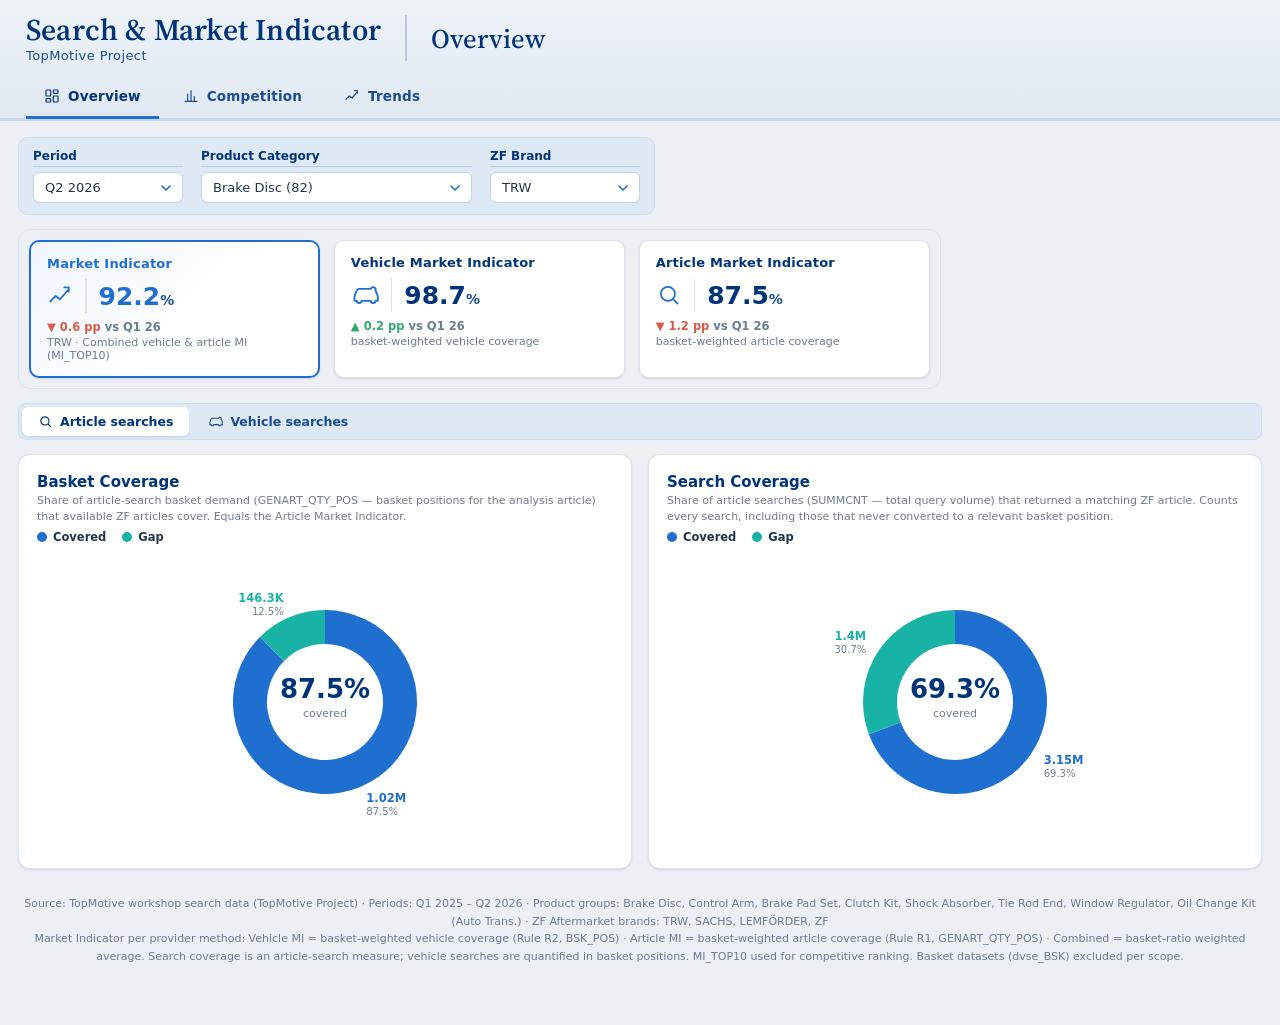
==== search_mi/Search_MI_Dashboard.html @ 3cd03bae "Add Clutch Kit, Window Regulator & Oil Change Kit to Search & MI dashboard Extends the Search & Mark" ====
<!DOCTYPE html>
<html lang="en">
<head>
<meta charset="UTF-8">
<meta name="viewport" content="width=device-width, initial-scale=1.0">
<title>Search &amp; Market Indicator Dashboard — Automotive Aftermarket</title>
<link rel="preconnect" href="https://fonts.googleapis.com">
<link rel="preconnect" href="https://fonts.gstatic.com" crossorigin>
<link href="https://fonts.googleapis.com/css2?family=Source+Serif+4:opsz,wght@8..60,400;8..60,500;8..60,600;8..60,700&display=swap" rel="stylesheet">
<style>
:root{
  --navy:#003478; --navy-soft:#1a4d8f;
  --blue:#1f6fd0; --blue-d:#0a55b4;
  --teal:#19b3a6; --teal-d:#0f9488;
  --amber:#e8a33d; --red:#d65b4a; --green:#2faa6e;
  --bg:#eceff4; --card:#ffffff;
  --line:#dbe3ee; --line-soft:#eef2f7;
  --ink:#21354d; --muted:#6b7c93;
  --hdr1:#eef3f8; --hdr2:#e0e8f2;
  --serif:'Source Serif 4', Georgia, 'Times New Roman', serif;
  --sans:'Segoe UI', system-ui, -apple-system, 'Helvetica Neue', Arial, sans-serif;
  --shadow:0 1px 3px rgba(16,46,84,.07), 0 1px 1px rgba(16,46,84,.04);
}
*{box-sizing:border-box}
html,body{margin:0;padding:0}
body{background:var(--bg);font-family:var(--sans);color:var(--ink);font-size:13px;-webkit-font-smoothing:antialiased}
.wrap{max-width:1480px;margin:0 auto;padding:0 18px 60px}

/* HEADER */
.topbar{background:linear-gradient(180deg,var(--hdr1),var(--hdr2));border-bottom:2px solid #c9d6e6}
.topbar-inner{max-width:1480px;margin:0 auto;display:flex;align-items:center;gap:0;padding:14px 26px}
.logo{flex:0 0 auto;display:flex;align-items:center;justify-content:center;width:60px;height:60px;border:3px solid var(--navy);border-radius:50%}
.logo svg{width:42px;height:30px}
.divider{width:2px;height:46px;background:#b9c8dd;margin:0 24px}
.brandtitle{font-family:var(--serif);color:var(--navy);font-weight:600;font-size:30px;letter-spacing:.2px;line-height:1.05}
.brandtitle .sub{display:block;font-size:13px;font-weight:500;letter-spacing:.4px;color:var(--navy-soft);font-family:var(--sans);margin-top:3px}
.section-name{font-family:var(--serif);color:var(--navy);font-weight:500;font-size:27px}
.spacer{flex:1}

/* TABS */
.tabs{display:flex;gap:6px;max-width:1480px;margin:0 auto;padding:0 26px;border-bottom:1px solid #c9d6e6}
.tab{appearance:none;border:none;background:transparent;font-family:var(--sans);font-size:13.5px;font-weight:700;color:var(--navy-soft);
  padding:12px 18px;cursor:pointer;border-bottom:3px solid transparent;margin-bottom:-1px;letter-spacing:.2px;display:flex;align-items:center;gap:8px}
.tab:hover{color:var(--navy);background:rgba(31,111,208,.05)}
.tab.active{color:var(--navy);border-bottom-color:var(--blue)}
.tab svg{width:16px;height:16px}

/* FILTER BAR */
.filterbar{display:flex;gap:16px;align-items:stretch;margin:16px 0 14px;flex-wrap:wrap}
.fgroup{background:#dfe9f5;border:1px solid #cdddee;border-radius:10px;padding:11px 14px;display:flex;gap:18px;flex-wrap:wrap}
.fstand{display:flex;gap:18px;flex-wrap:wrap;align-items:flex-end}
.field{display:flex;flex-direction:column;gap:5px;min-width:150px}
.field label{font-weight:700;color:var(--navy);font-size:12px;border-bottom:1.5px solid #b9cbe2;padding-bottom:3px}
.field select{appearance:none;-webkit-appearance:none;background:#fff;border:1px solid #c4d3e6;border-radius:6px;
  padding:7px 30px 7px 11px;font-family:var(--sans);font-size:13px;color:var(--ink);cursor:pointer;
  background-image:url("data:image/svg+xml;utf8,<svg xmlns='http://www.w3.org/2000/svg' width='12' height='12' viewBox='0 0 12 12'><path d='M2 4l4 4 4-4' stroke='%231f6fd0' stroke-width='1.6' fill='none' stroke-linecap='round' stroke-linejoin='round'/></svg>");
  background-repeat:no-repeat;background-position:right 10px center}
.field select:focus{outline:none;border-color:var(--blue);box-shadow:0 0 0 2px rgba(31,111,208,.15)}

/* segmented search-type toggle */
.segwrap{display:flex;flex-direction:column;gap:5px}
.segwrap .lbl{font-weight:700;color:var(--navy);font-size:12px;border-bottom:1.5px solid #b9cbe2;padding-bottom:3px}
.seg{display:inline-flex;background:#dfe9f5;border:1px solid #cdddee;border-radius:8px;padding:3px;gap:3px}
.seg button{appearance:none;border:none;background:transparent;font-family:var(--sans);font-size:12.5px;font-weight:700;color:var(--navy-soft);
  padding:7px 16px;border-radius:6px;cursor:pointer;display:flex;align-items:center;gap:7px;white-space:nowrap}
.seg button svg{width:15px;height:15px}
.seg button.active{background:#fff;color:var(--navy);box-shadow:0 1px 2px rgba(16,46,84,.12)}
.seg button:not(.active):hover{color:var(--navy)}

/* KPI */
.kpis{display:grid;grid-template-columns:3fr 1fr;gap:14px;margin-bottom:14px;align-items:stretch}
.kpi-group{display:grid;grid-template-columns:repeat(3,1fr);gap:14px;border:1.5px solid var(--line);border-radius:12px;padding:10px;background:var(--bg)}
.kpi{background:var(--card);border:1px solid var(--line);border-radius:10px;box-shadow:var(--shadow);padding:14px 16px}
.kpi .kt{color:var(--navy);font-weight:700;font-size:13px;letter-spacing:.2px;margin-bottom:2px}
.kpi .krow{display:flex;align-items:center;gap:12px;margin-top:8px}
.kpi .kicon{flex:0 0 auto;color:var(--blue);display:flex}
.kpi .kbar{width:1.5px;height:34px;background:var(--line)}
.kpi .kval{font-size:25px;font-weight:700;color:var(--navy);line-height:1;font-feature-settings:"tnum"}
.kpi .kval small{font-size:14px;font-weight:600;color:var(--navy-soft)}
.kpi .kdelta{font-size:11.5px;font-weight:700;margin-top:7px;display:flex;align-items:center;gap:4px}
.kpi .kdelta.up{color:var(--green)} .kpi .kdelta.down{color:var(--red)} .kpi .kdelta.flat{color:var(--muted)}
.kpi .ksub{font-size:11px;color:var(--muted);margin-top:2px}
.kpi-accent{border-color:var(--blue);border-width:2px;background:linear-gradient(135deg,#f0f5fd 0%,var(--card) 60%)}
.kpi-accent .kt{color:var(--blue)}
.kpi-accent .kval{color:var(--blue)}

/* LAYOUT */
.overview{display:grid;grid-template-columns:1.2fr 2px 1fr;gap:0 22px;background:var(--card);border:1px solid var(--line);border-radius:12px;box-shadow:var(--shadow);padding:18px 20px;margin-bottom:16px}
.vdiv{background:linear-gradient(180deg,transparent,var(--blue),transparent);opacity:.5;width:2px}
.left-main{padding-right:4px}
.ctitle{font-weight:700;color:var(--navy);font-size:15px;margin:2px 0 2px}
.csub{color:var(--muted);font-size:11px;margin-bottom:6px;line-height:1.4}
.nodata{background:#fdf6e8;border:1px solid #edd9ac;border-left:4px solid var(--amber);border-radius:8px;
  padding:11px 15px;margin:0 0 16px;font-size:12.5px;color:#7a5c22;line-height:1.5}
.nodata b{color:#5e4517}
.legend{display:flex;gap:16px;align-items:center;margin:4px 0 8px;flex-wrap:wrap}
.legend span{display:inline-flex;align-items:center;gap:6px;font-size:11.5px;color:var(--ink);font-weight:600}
.dot{width:10px;height:10px;border-radius:50%;display:inline-block}

/* SECTIONS */
.sect{margin:22px 0 8px;display:flex;align-items:center;gap:14px}
.sect h2{font-family:var(--serif);color:var(--navy);font-weight:600;font-size:21px;margin:0}
.sect .ln{flex:1;height:1.5px;background:linear-gradient(90deg,var(--blue),transparent)}
.grid{display:grid;gap:16px}
.g2{grid-template-columns:1fr 1fr}
.g23{grid-template-columns:1.4fr 1fr}
.panel{background:var(--card);border:1px solid var(--line);border-radius:12px;box-shadow:var(--shadow);padding:16px 18px}
.page{display:none}
.page.active{display:block;animation:fade .25s ease}
@keyframes fade{from{opacity:0;transform:translateY(4px)}to{opacity:1;transform:none}}

/* tables */
table.dt{width:100%;border-collapse:collapse;font-size:12px}
table.dt th{text-align:left;color:var(--navy);font-weight:700;border-bottom:2px solid var(--line);padding:7px 8px;font-size:11px;text-transform:uppercase;letter-spacing:.3px}
table.dt td{padding:7px 8px;border-bottom:1px solid var(--line-soft);font-feature-settings:"tnum"}
table.dt tr:hover td{background:#f5f9fe}
.tag{display:inline-block;padding:2px 8px;border-radius:11px;font-size:10.5px;font-weight:700}
.tag.oe{background:#eef3ff;color:var(--blue-d)}

/* insights */
.insights{display:grid;grid-template-columns:repeat(3,1fr);gap:14px}
.ins{background:var(--card);border:1px solid var(--line);border-left:4px solid var(--blue);border-radius:10px;box-shadow:var(--shadow);padding:13px 15px}
.ins.teal{border-left-color:var(--teal)} .ins.amber{border-left-color:var(--amber)}
.ins.red{border-left-color:var(--red)} .ins.green{border-left-color:var(--green)}
.ins h4{margin:0 0 5px;color:var(--navy);font-size:12.5px;font-weight:700}
.ins p{margin:0;color:var(--ink);font-size:12px;line-height:1.5}
.ins b{color:var(--navy)}

/* trend note */
.note{background:#eef3fb;border:1px solid #cfe0f2;border-radius:10px;padding:12px 16px;color:var(--navy-soft);font-size:12px;line-height:1.5;display:flex;gap:10px;align-items:flex-start;margin-bottom:16px}
.note svg{flex:0 0 auto;margin-top:1px}

svg text{font-family:var(--sans)}
.tip{position:fixed;pointer-events:none;background:var(--navy);color:#fff;padding:6px 10px;border-radius:6px;font-size:11.5px;opacity:0;transition:opacity .1s;z-index:99;box-shadow:0 4px 14px rgba(0,0,0,.25);max-width:260px}
.foot{color:var(--muted);font-size:11px;text-align:center;margin-top:26px;line-height:1.6}
.bar-anim{transition:width .6s cubic-bezier(.2,.7,.2,1), height .6s cubic-bezier(.2,.7,.2,1), y .6s cubic-bezier(.2,.7,.2,1)}
@media(max-width:1180px){
  .overview{grid-template-columns:1fr} .vdiv{display:none}
  .kpis{grid-template-columns:1fr}
  .kpi-group{grid-template-columns:repeat(3,1fr)}
  .g2,.g23{grid-template-columns:1fr} .insights{grid-template-columns:1fr}
  .tabs{overflow-x:auto}
}
</style>
</head>
<body>
<div class="topbar">
  <div class="topbar-inner">
    <div class="brandtitle">Search &amp; Market Indicator
      <span class="sub">TopMotive Project</span>
    </div>
    <div class="divider"></div>
    <div class="section-name" id="sectionName">Overview</div>
    <div class="spacer"></div>
  </div>
  <div class="tabs" id="tabs">
    <button class="tab active" data-page="overview">
      <svg viewBox="0 0 24 24" fill="none" stroke="currentColor" stroke-width="1.8"><rect x="3" y="3" width="7" height="9" rx="1"/><rect x="14" y="3" width="7" height="5" rx="1"/><rect x="14" y="12" width="7" height="9" rx="1"/><rect x="3" y="16" width="7" height="5" rx="1"/></svg>
      Overview</button>
    <button class="tab" data-page="competition">
      <svg viewBox="0 0 24 24" fill="none" stroke="currentColor" stroke-width="1.8"><path d="M3 20h18M7 20V9M12 20V4M17 20v-7" stroke-linecap="round"/></svg>
      Competition</button>
    <button class="tab" data-page="trends">
      <svg viewBox="0 0 24 24" fill="none" stroke="currentColor" stroke-width="1.8"><path d="M3 17l5-5 4 3 7-8" stroke-linecap="round" stroke-linejoin="round"/><path d="M16 4h4v4" stroke-linecap="round" stroke-linejoin="round"/></svg>
      Trends</button>
  </div>
</div>

<div class="wrap">
  <!-- FILTERS -->
  <div class="filterbar">
    <div class="fgroup">
      <div class="field" id="fldPeriod"><label>Period</label><select id="fPeriod"></select></div>
      <div class="field"><label>Product Category</label><select id="fProduct"></select></div>
      <div class="field" id="fldBrand"><label>ZF Brand</label><select id="fBrand"></select></div>
    </div>
    <div class="fstand">
      <div class="field" id="fldVbrand" style="display:none"><label>Vehicle Brand Focus</label>
        <select id="fVbrand"><option value="ALL">All vehicle brands</option></select></div>
    </div>
  </div>

  <!-- shown when the selected product group has no delivery for the selected quarter -->
  <div id="noDataBanner" class="nodata" style="display:none"></div>

  <!-- ============ PAGE 1: OVERVIEW ============ -->
  <div class="page active" data-page="overview">
    <div class="kpis" id="kpis"></div>
    <div class="segwrap" id="segSearch" style="margin-bottom:14px">
      <div class="seg" id="searchToggle">
        <button data-st="article" class="active">
          <svg viewBox="0 0 24 24" fill="none" stroke="currentColor" stroke-width="1.8"><circle cx="11" cy="11" r="6.5"/><path d="M16 16l4 4" stroke-linecap="round"/></svg>
          Article searches</button>
        <button data-st="vehicle">
          <svg viewBox="0 0 24 24" fill="none" stroke="currentColor" stroke-width="1.7"><path d="M3 13l2-5a2 2 0 0 1 1.9-1.3h10.2A2 2 0 0 1 21 8l2 5v4h-2a2 2 0 0 1-4 0H9a2 2 0 0 1-4 0H3z" stroke-linecap="round" stroke-linejoin="round"/></svg>
          Vehicle searches</button>
      </div>
    </div>

    <!-- ARTICLE-SEARCH MODE -->
    <div id="ovArticle">
      <div class="grid g2">
        <div class="panel">
          <div class="ctitle">Basket Coverage</div>
          <div class="csub">Share of article-search basket demand (GENART_QTY_POS — basket positions for the analysis article) that available ZF articles cover. Equals the Article Market Indicator.</div>
          <div class="legend"><span><i class="dot" style="background:var(--blue)"></i>Covered</span><span><i class="dot" style="background:var(--teal)"></i>Gap</span></div>
          <div id="chDonut"></div>
        </div>
        <div class="panel">
          <div class="ctitle">Search Coverage</div>
          <div class="csub">Share of article searches (SUMMCNT — total query volume) that returned a matching ZF article. Counts every search, including those that never converted to a relevant basket position.</div>
          <div class="legend"><span><i class="dot" style="background:var(--blue)"></i>Covered</span><span><i class="dot" style="background:var(--teal)"></i>Gap</span></div>
          <div id="chDonutSearch"></div>
        </div>
      </div>
    </div>

    <!-- VEHICLE-SEARCH MODE -->
    <div id="ovVehicle" style="display:none">
      <div class="grid g23">
        <div class="panel">
          <div class="ctitle">Search Demand by Vehicle Brand</div>
          <div class="csub">Vehicle-search basket positions (additions) by car manufacturer, split into covered and open gap.</div>
          <div class="legend"><span><i class="dot" style="background:var(--blue)"></i>Covered</span><span><i class="dot" style="background:var(--teal)"></i>Gap</span></div>
          <div id="chVbrand"></div>
        </div>
        <div class="panel">
          <div class="ctitle">Basket Coverage</div>
          <div class="csub">Share of vehicle-search basket demand (BSK_POS — basket positions) that available ZF articles cover. Equals the Vehicle Market Indicator. Vehicle searches have no query count, only basket positions.</div>
          <div class="legend"><span><i class="dot" style="background:var(--blue)"></i>Covered</span><span><i class="dot" style="background:var(--teal)"></i>Gap</span></div>
          <div id="chDonutVeh"></div>
        </div>
      </div>
    </div>
  </div>

  <!-- ============ PAGE 2: COMPETITION & COVERAGE QUALITY ============ -->
  <div class="page" data-page="competition">
    <div class="sect"><h2>Competitive Positioning</h2><div class="ln"></div></div>
    <div class="grid g23">
      <div class="panel">
        <div class="ctitle">Market Indicator Ranking (Top brands)</div>
        <div class="csub">Full MI_TOP10 standings for the selection; ZF Aftermarket brands highlighted in navy.</div>
        <div id="chMIrank"></div>
      </div>
      <div class="panel">
        <div class="ctitle">Market Indicator Movement <span id="moveSfx" style="font-weight:500;color:var(--muted);font-size:11px"></span></div>
        <div class="csub">Change in MI between the two periods — gainers in green, losers in red.</div>
        <div id="chMImove"></div>
      </div>
    </div>
  </div>


  <!-- ============ PAGE 4: TRENDS ============ -->
  <div class="page" data-page="trends">
    <div class="sect"><h2>Market Indicator Over Time</h2><div class="ln"></div></div>
    <div class="grid g2">
      <div class="panel">
        <div class="ctitle">Market Indicator Trend — Vehicle &amp; Article</div>
        <div class="csub">How each coverage dimension evolves per quarter for the current selection (basket-weighted).</div>
        <div id="legendTrendMI" class="legend"></div>
        <div id="chTrendMI"></div>
      </div>
      <div class="panel">
        <div class="ctitle">Top 10 Market Indicators</div>
        <div class="csub">MI_TOP10 score per quarter for the selected product. ZF Aftermarket brands are drawn as bold lines; the leading competitors are shown for comparison.</div>
        <div id="chTrendComp"></div>
      </div>
    </div>
    <div class="sect"><h2>Quarter-by-Quarter Summary</h2><div class="ln"></div></div>
    <div class="panel">
      <div class="ctitle">Headline Coverage Metrics by Quarter</div>
      <div class="csub">Every loaded quarter for the current selection, with the latest quarter-over-quarter change and the change across the full range.</div>
      <div id="tblTrend"></div>
    </div>
  </div>

  <div class="foot" id="foot"></div>
</div>

<div class="tip" id="tip"></div>

<script id="data" type="application/json">{"periods":["Q1 2025","Q2 2025","Q3 2025","Q4 2025","Q1 2026","Q2 2026"],"products":{"82":"Brake Disc","273":"Control Arm","402":"Brake Pad Set","479":"Clutch Kit","854":"Shock Absorber","914":"Tie Rod End","1561":"Window Regulator","4921":"Oil Change Kit (Auto Trans.)"},"zf_brands":["LEMFÖRDER","SACHS","TRW","ZF"],"mi":[{"period":"Q1 2025","ga":"82","brand":"TEXTAR","pos":1,"score":96.51,"zf":false},{"period":"Q1 2025","ga":"82","brand":"BREMBO","pos":2,"score":94.62,"zf":false},{"period":"Q1 2025","ga":"82","brand":"FERODO","pos":3,"score":94.41,"zf":false},{"period":"Q1 2025","ga":"82","brand":"BOSCH","pos":4,"score":92.97,"zf":false},{"period":"Q1 2025","ga":"82","brand":"ATE","pos":5,"score":91.79,"zf":false},{"period":"Q1 2025","ga":"82","brand":"ZIMMERMANN","pos":6,"score":91.21,"zf":false},{"period":"Q1 2025","ga":"82","brand":"TRW","pos":7,"score":90.92,"zf":true},{"period":"Q1 2025","ga":"82","brand":"OPTIMAL","pos":8,"score":90.26,"zf":false},{"period":"Q1 2025","ga":"82","brand":"QUARO","pos":9,"score":89.52,"zf":false},{"period":"Q1 2025","ga":"82","brand":"MAXGEAR","pos":10,"score":88.09,"zf":false},{"period":"Q1 2025","ga":"82","brand":"OTHER","pos":11,"score":0.0,"zf":false},{"period":"Q1 2025","ga":"273","brand":"FEBI BILSTEIN","pos":1,"score":92.24,"zf":false},{"period":"Q1 2025","ga":"273","brand":"DELPHI","pos":2,"score":90.94,"zf":false},{"period":"Q1 2025","ga":"273","brand":"MOOG","pos":3,"score":89.11,"zf":false},{"period":"Q1 2025","ga":"273","brand":"OPTIMAL","pos":4,"score":87.17,"zf":false},{"period":"Q1 2025","ga":"273","brand":"MEYLE","pos":5,"score":85.34,"zf":false},{"period":"Q1 2025","ga":"273","brand":"MAXGEAR","pos":6,"score":81.68,"zf":false},{"period":"Q1 2025","ga":"273","brand":"TRW","pos":7,"score":79.39,"zf":true},{"period":"Q1 2025","ga":"273","brand":"FAG","pos":8,"score":78.92,"zf":false},{"period":"Q1 2025","ga":"273","brand":"LEMFÖRDER","pos":9,"score":77.82,"zf":true},{"period":"Q1 2025","ga":"273","brand":"NK","pos":10,"score":76.73,"zf":false},{"period":"Q1 2025","ga":"273","brand":"OTHER","pos":11,"score":0.0,"zf":false},{"period":"Q1 2025","ga":"402","brand":"TEXTAR","pos":1,"score":96.62,"zf":false},{"period":"Q1 2025","ga":"402","brand":"BREMBO","pos":2,"score":96.38,"zf":false},{"period":"Q1 2025","ga":"402","brand":"FERODO","pos":3,"score":92.9,"zf":false},{"period":"Q1 2025","ga":"402","brand":"BOSCH","pos":4,"score":91.37,"zf":false},{"period":"Q1 2025","ga":"402","brand":"ATE","pos":5,"score":90.68,"zf":false},{"period":"Q1 2025","ga":"402","brand":"TRW","pos":6,"score":90.37,"zf":true},{"period":"Q1 2025","ga":"402","brand":"QUARO","pos":7,"score":90.28,"zf":false},{"period":"Q1 2025","ga":"402","brand":"OPTIMAL","pos":8,"score":88.81,"zf":false},{"period":"Q1 2025","ga":"402","brand":"LPR","pos":9,"score":88.33,"zf":false},{"period":"Q1 2025","ga":"402","brand":"MAXGEAR","pos":10,"score":87.96,"zf":false},{"period":"Q1 2025","ga":"402","brand":"OTHER","pos":11,"score":0.0,"zf":false},{"period":"Q1 2025","ga":"854","brand":"MONROE","pos":1,"score":85.53,"zf":false},{"period":"Q1 2025","ga":"854","brand":"JAPANPARTS","pos":2,"score":81.78,"zf":false},{"period":"Q1 2025","ga":"854","brand":"JAPKO","pos":3,"score":81.76,"zf":false},{"period":"Q1 2025","ga":"854","brand":"OPTIMAL","pos":4,"score":81.47,"zf":false},{"period":"Q1 2025","ga":"854","brand":"SACHS","pos":5,"score":80.92,"zf":true},{"period":"Q1 2025","ga":"854","brand":"BILSTEIN","pos":6,"score":79.26,"zf":false},{"period":"Q1 2025","ga":"854","brand":"MAXGEAR","pos":7,"score":77.49,"zf":false},{"period":"Q1 2025","ga":"854","brand":"KYB","pos":8,"score":76.65,"zf":false},{"period":"Q1 2025","ga":"854","brand":"MEYLE","pos":9,"score":72.44,"zf":false},{"period":"Q1 2025","ga":"854","brand":"HERTH+BUSS JAKOPARTS","pos":10,"score":64.82,"zf":false},{"period":"Q1 2025","ga":"854","brand":"OTHER","pos":11,"score":0.0,"zf":false},{"period":"Q1 2025","ga":"914","brand":"FEBI BILSTEIN","pos":1,"score":93.39,"zf":false},{"period":"Q1 2025","ga":"914","brand":"DELPHI","pos":2,"score":92.54,"zf":false},{"period":"Q1 2025","ga":"914","brand":"MOOG","pos":3,"score":91.98,"zf":false},{"period":"Q1 2025","ga":"914","brand":"MEYLE","pos":4,"score":90.91,"zf":false},{"period":"Q1 2025","ga":"914","brand":"NK","pos":5,"score":89.09,"zf":false},{"period":"Q1 2025","ga":"914","brand":"TRW","pos":6,"score":88.3,"zf":true},{"period":"Q1 2025","ga":"914","brand":"OPTIMAL","pos":7,"score":87.57,"zf":false},{"period":"Q1 2025","ga":"914","brand":"FAG","pos":8,"score":86.69,"zf":false},{"period":"Q1 2025","ga":"914","brand":"LEMFÖRDER","pos":9,"score":81.97,"zf":true},{"period":"Q1 2025","ga":"914","brand":"MAXGEAR","pos":10,"score":79.3,"zf":false},{"period":"Q1 2025","ga":"914","brand":"OTHER","pos":11,"score":0.0,"zf":false},{"period":"Q2 2025","ga":"82","brand":"TEXTAR","pos":1,"score":96.32,"zf":false},{"period":"Q2 2025","ga":"82","brand":"BREMBO","pos":2,"score":94.45,"zf":false},{"period":"Q2 2025","ga":"82","brand":"FERODO","pos":3,"score":94.3,"zf":false},{"period":"Q2 2025","ga":"82","brand":"BOSCH","pos":4,"score":93.08,"zf":false},{"period":"Q2 2025","ga":"82","brand":"ATE","pos":5,"score":91.74,"zf":false},{"period":"Q2 2025","ga":"82","brand":"ZIMMERMANN","pos":6,"score":90.76,"zf":false},{"period":"Q2 2025","ga":"82","brand":"TRW","pos":7,"score":90.56,"zf":true},{"period":"Q2 2025","ga":"82","brand":"OPTIMAL","pos":8,"score":89.89,"zf":false},{"period":"Q2 2025","ga":"82","brand":"QUARO","pos":9,"score":89.01,"zf":false},{"period":"Q2 2025","ga":"82","brand":"MAXGEAR","pos":10,"score":87.42,"zf":false},{"period":"Q2 2025","ga":"273","brand":"FEBI BILSTEIN","pos":1,"score":92.34,"zf":false},{"period":"Q2 2025","ga":"273","brand":"DELPHI","pos":2,"score":90.7,"zf":false},{"period":"Q2 2025","ga":"273","brand":"MOOG","pos":3,"score":88.98,"zf":false},{"period":"Q2 2025","ga":"273","brand":"OPTIMAL","pos":4,"score":86.61,"zf":false},{"period":"Q2 2025","ga":"273","brand":"MEYLE","pos":5,"score":84.88,"zf":false},{"period":"Q2 2025","ga":"273","brand":"MAXGEAR","pos":6,"score":80.89,"zf":false},{"period":"Q2 2025","ga":"273","brand":"TRW","pos":7,"score":78.68,"zf":true},{"period":"Q2 2025","ga":"273","brand":"FAG","pos":8,"score":78.14,"zf":false},{"period":"Q2 2025","ga":"273","brand":"LEMFÖRDER","pos":9,"score":77.23,"zf":true},{"period":"Q2 2025","ga":"273","brand":"NK","pos":10,"score":76.22,"zf":false},{"period":"Q2 2025","ga":"402","brand":"TEXTAR","pos":1,"score":96.97,"zf":false},{"period":"Q2 2025","ga":"402","brand":"BREMBO","pos":2,"score":96.41,"zf":false},{"period":"Q2 2025","ga":"402","brand":"FERODO","pos":3,"score":92.71,"zf":false},{"period":"Q2 2025","ga":"402","brand":"BOSCH","pos":4,"score":91.33,"zf":false},{"period":"Q2 2025","ga":"402","brand":"ATE","pos":5,"score":90.59,"zf":false},{"period":"Q2 2025","ga":"402","brand":"LPR","pos":6,"score":90.2,"zf":false},{"period":"Q2 2025","ga":"402","brand":"QUARO","pos":7,"score":90.1,"zf":false},{"period":"Q2 2025","ga":"402","brand":"TRW","pos":8,"score":90.06,"zf":true},{"period":"Q2 2025","ga":"402","brand":"OPTIMAL","pos":9,"score":88.36,"zf":false},{"period":"Q2 2025","ga":"402","brand":"MAXGEAR","pos":10,"score":87.35,"zf":false},{"period":"Q2 2025","ga":"854","brand":"MONROE","pos":1,"score":84.93,"zf":false},{"period":"Q2 2025","ga":"854","brand":"OPTIMAL","pos":2,"score":80.62,"zf":false},{"period":"Q2 2025","ga":"854","brand":"SACHS","pos":3,"score":80.07,"zf":true},{"period":"Q2 2025","ga":"854","brand":"BILSTEIN","pos":4,"score":78.9,"zf":false},{"period":"Q2 2025","ga":"854","brand":"JAPANPARTS","pos":5,"score":78.4,"zf":false},{"period":"Q2 2025","ga":"854","brand":"JAPKO","pos":6,"score":78.38,"zf":false},{"period":"Q2 2025","ga":"854","brand":"MAXGEAR","pos":7,"score":77.07,"zf":false},{"period":"Q2 2025","ga":"854","brand":"KYB","pos":8,"score":75.84,"zf":false},{"period":"Q2 2025","ga":"854","brand":"MEYLE","pos":9,"score":72.09,"zf":false},{"period":"Q2 2025","ga":"854","brand":"HERTH+BUSS JAKOPARTS","pos":10,"score":63.64,"zf":false},{"period":"Q2 2025","ga":"914","brand":"FEBI BILSTEIN","pos":1,"score":93.3,"zf":false},{"period":"Q2 2025","ga":"914","brand":"DELPHI","pos":2,"score":92.24,"zf":false},{"period":"Q2 2025","ga":"914","brand":"MOOG","pos":3,"score":91.76,"zf":false},{"period":"Q2 2025","ga":"914","brand":"MEYLE","pos":4,"score":90.7,"zf":false},{"period":"Q2 2025","ga":"914","brand":"NK","pos":5,"score":88.28,"zf":false},{"period":"Q2 2025","ga":"914","brand":"TRW","pos":6,"score":87.53,"zf":true},{"period":"Q2 2025","ga":"914","brand":"OPTIMAL","pos":7,"score":86.79,"zf":false},{"period":"Q2 2025","ga":"914","brand":"FAG","pos":8,"score":85.97,"zf":false},{"period":"Q2 2025","ga":"914","brand":"LEMFÖRDER","pos":9,"score":81.19,"zf":true},{"period":"Q2 2025","ga":"914","brand":"MAXGEAR","pos":10,"score":77.95,"zf":false},{"period":"Q3 2025","ga":"82","brand":"TEXTAR","pos":1,"score":96.01,"zf":false},{"period":"Q3 2025","ga":"82","brand":"BREMBO","pos":2,"score":93.97,"zf":false},{"period":"Q3 2025","ga":"82","brand":"FERODO","pos":3,"score":93.74,"zf":false},{"period":"Q3 2025","ga":"82","brand":"BOSCH","pos":4,"score":92.35,"zf":false},{"period":"Q3 2025","ga":"82","brand":"ATE","pos":5,"score":91.02,"zf":false},{"period":"Q3 2025","ga":"82","brand":"TRW","pos":6,"score":90.96,"zf":true},{"period":"Q3 2025","ga":"82","brand":"ZIMMERMANN","pos":7,"score":90.1,"zf":false},{"period":"Q3 2025","ga":"82","brand":"OPTIMAL","pos":8,"score":89.91,"zf":false},{"period":"Q3 2025","ga":"82","brand":"QUARO","pos":9,"score":88.11,"zf":false},{"period":"Q3 2025","ga":"82","brand":"MAXGEAR","pos":10,"score":86.62,"zf":false},{"period":"Q3 2025","ga":"273","brand":"FEBI BILSTEIN","pos":1,"score":92.12,"zf":false},{"period":"Q3 2025","ga":"273","brand":"DELPHI","pos":2,"score":90.4,"zf":false},{"period":"Q3 2025","ga":"273","brand":"MOOG","pos":3,"score":88.71,"zf":false},{"period":"Q3 2025","ga":"273","brand":"OPTIMAL","pos":4,"score":85.98,"zf":false},{"period":"Q3 2025","ga":"273","brand":"MEYLE","pos":5,"score":84.41,"zf":false},{"period":"Q3 2025","ga":"273","brand":"MAXGEAR","pos":6,"score":80.57,"zf":false},{"period":"Q3 2025","ga":"273","brand":"TRW","pos":7,"score":77.74,"zf":true},{"period":"Q3 2025","ga":"273","brand":"FAG","pos":8,"score":77.41,"zf":false},{"period":"Q3 2025","ga":"273","brand":"LEMFÖRDER","pos":9,"score":76.93,"zf":true},{"period":"Q3 2025","ga":"273","brand":"NK","pos":10,"score":76.12,"zf":false},{"period":"Q3 2025","ga":"402","brand":"TEXTAR","pos":1,"score":96.66,"zf":false},{"period":"Q3 2025","ga":"402","brand":"BREMBO","pos":2,"score":96.07,"zf":false},{"period":"Q3 2025","ga":"402","brand":"FERODO","pos":3,"score":91.81,"zf":false},{"period":"Q3 2025","ga":"402","brand":"TRW","pos":4,"score":91.36,"zf":true},{"period":"Q3 2025","ga":"402","brand":"LPR","pos":5,"score":90.49,"zf":false},{"period":"Q3 2025","ga":"402","brand":"BOSCH","pos":6,"score":90.39,"zf":false},{"period":"Q3 2025","ga":"402","brand":"ATE","pos":7,"score":89.83,"zf":false},{"period":"Q3 2025","ga":"402","brand":"QUARO","pos":8,"score":88.87,"zf":false},{"period":"Q3 2025","ga":"402","brand":"OPTIMAL","pos":9,"score":87.92,"zf":false},{"period":"Q3 2025","ga":"402","brand":"MAXGEAR","pos":10,"score":86.13,"zf":false},{"period":"Q3 2025","ga":"854","brand":"MONROE","pos":1,"score":84.25,"zf":false},{"period":"Q3 2025","ga":"854","brand":"OPTIMAL","pos":2,"score":79.19,"zf":false},{"period":"Q3 2025","ga":"854","brand":"BILSTEIN","pos":3,"score":78.77,"zf":false},{"period":"Q3 2025","ga":"854","brand":"SACHS","pos":4,"score":78.73,"zf":true},{"period":"Q3 2025","ga":"854","brand":"JAPANPARTS","pos":5,"score":78.45,"zf":false},{"period":"Q3 2025","ga":"854","brand":"JAPKO","pos":6,"score":78.43,"zf":false},{"period":"Q3 2025","ga":"854","brand":"MAXGEAR","pos":7,"score":75.3,"zf":false},{"period":"Q3 2025","ga":"854","brand":"KYB","pos":8,"score":74.64,"zf":false},{"period":"Q3 2025","ga":"854","brand":"MEYLE","pos":9,"score":70.33,"zf":false},{"period":"Q3 2025","ga":"854","brand":"HERTH+BUSS JAKOPARTS","pos":10,"score":62.35,"zf":false},{"period":"Q3 2025","ga":"854","brand":"TRW","pos":10,"score":65.54,"zf":true},{"period":"Q3 2025","ga":"914","brand":"FEBI BILSTEIN","pos":1,"score":93.13,"zf":false},{"period":"Q3 2025","ga":"914","brand":"DELPHI","pos":2,"score":91.95,"zf":false},{"period":"Q3 2025","ga":"914","brand":"MOOG","pos":3,"score":91.43,"zf":false},{"period":"Q3 2025","ga":"914","brand":"MEYLE","pos":4,"score":90.24,"zf":false},{"period":"Q3 2025","ga":"914","brand":"NK","pos":5,"score":87.62,"zf":false},{"period":"Q3 2025","ga":"914","brand":"TRW","pos":6,"score":87.03,"zf":true},{"period":"Q3 2025","ga":"914","brand":"OPTIMAL","pos":7,"score":86.21,"zf":false},{"period":"Q3 2025","ga":"914","brand":"FAG","pos":8,"score":85.26,"zf":false},{"period":"Q3 2025","ga":"914","brand":"LEMFÖRDER","pos":9,"score":80.96,"zf":true},{"period":"Q3 2025","ga":"914","brand":"MAXGEAR","pos":10,"score":77.16,"zf":false},{"period":"Q4 2025","ga":"82","brand":"TEXTAR","pos":1,"score":96.43,"zf":false},{"period":"Q4 2025","ga":"82","brand":"FERODO","pos":2,"score":94.48,"zf":false},{"period":"Q4 2025","ga":"82","brand":"BREMBO","pos":3,"score":94.39,"zf":false},{"period":"Q4 2025","ga":"82","brand":"BOSCH","pos":4,"score":92.92,"zf":false},{"period":"Q4 2025","ga":"82","brand":"ATE","pos":5,"score":91.79,"zf":false},{"period":"Q4 2025","ga":"82","brand":"TRW","pos":6,"score":91.46,"zf":true},{"period":"Q4 2025","ga":"82","brand":"ZIMMERMANN","pos":7,"score":90.62,"zf":false},{"period":"Q4 2025","ga":"82","brand":"OPTIMAL","pos":8,"score":90.32,"zf":false},{"period":"Q4 2025","ga":"82","brand":"QUARO","pos":9,"score":88.05,"zf":false},{"period":"Q4 2025","ga":"82","brand":"MAXGEAR","pos":10,"score":86.37,"zf":false},{"period":"Q4 2025","ga":"273","brand":"FEBI BILSTEIN","pos":1,"score":92.67,"zf":false},{"period":"Q4 2025","ga":"273","brand":"MOOG","pos":2,"score":91.22,"zf":false},{"period":"Q4 2025","ga":"273","brand":"DELPHI","pos":3,"score":90.92,"zf":false},{"period":"Q4 2025","ga":"273","brand":"OPTIMAL","pos":4,"score":86.17,"zf":false},{"period":"Q4 2025","ga":"273","brand":"MEYLE","pos":5,"score":84.17,"zf":false},{"period":"Q4 2025","ga":"273","brand":"LEMFÖRDER","pos":6,"score":80.3,"zf":true},{"period":"Q4 2025","ga":"273","brand":"TRW","pos":7,"score":80.28,"zf":true},{"period":"Q4 2025","ga":"273","brand":"MAXGEAR","pos":8,"score":79.93,"zf":false},{"period":"Q4 2025","ga":"273","brand":"NK","pos":9,"score":77.84,"zf":false},{"period":"Q4 2025","ga":"273","brand":"FAG","pos":10,"score":77.13,"zf":false},{"period":"Q4 2025","ga":"402","brand":"TEXTAR","pos":1,"score":97.37,"zf":false},{"period":"Q4 2025","ga":"402","brand":"BREMBO","pos":2,"score":96.7,"zf":false},{"period":"Q4 2025","ga":"402","brand":"LPR","pos":3,"score":93.18,"zf":false},{"period":"Q4 2025","ga":"402","brand":"FERODO","pos":4,"score":92.7,"zf":false},{"period":"Q4 2025","ga":"402","brand":"TRW","pos":5,"score":92.49,"zf":true},{"period":"Q4 2025","ga":"402","brand":"BOSCH","pos":6,"score":91.65,"zf":false},{"period":"Q4 2025","ga":"402","brand":"ATE","pos":7,"score":90.91,"zf":false},{"period":"Q4 2025","ga":"402","brand":"QUARO","pos":8,"score":89.13,"zf":false},{"period":"Q4 2025","ga":"402","brand":"OPTIMAL","pos":9,"score":88.11,"zf":false},{"period":"Q4 2025","ga":"402","brand":"MAXGEAR","pos":10,"score":85.93,"zf":false},{"period":"Q4 2025","ga":"854","brand":"MONROE","pos":1,"score":85.31,"zf":false},{"period":"Q4 2025","ga":"854","brand":"BILSTEIN","pos":2,"score":81.75,"zf":false},{"period":"Q4 2025","ga":"854","brand":"SACHS","pos":3,"score":81.12,"zf":true},{"period":"Q4 2025","ga":"854","brand":"OPTIMAL","pos":4,"score":80.56,"zf":false},{"period":"Q4 2025","ga":"854","brand":"JAPANPARTS","pos":5,"score":80.25,"zf":false},{"period":"Q4 2025","ga":"854","brand":"JAPKO","pos":6,"score":80.23,"zf":false},{"period":"Q4 2025","ga":"854","brand":"MAXGEAR","pos":7,"score":76.65,"zf":false},{"period":"Q4 2025","ga":"854","brand":"KYB","pos":8,"score":76.52,"zf":false},{"period":"Q4 2025","ga":"854","brand":"MEYLE","pos":9,"score":71.04,"zf":false},{"period":"Q4 2025","ga":"854","brand":"TRW","pos":10,"score":67.61,"zf":true},{"period":"Q4 2025","ga":"854","brand":"HERTH+BUSS JAKOPARTS","pos":10,"score":65.04,"zf":false},{"period":"Q4 2025","ga":"914","brand":"FEBI BILSTEIN","pos":1,"score":93.89,"zf":false},{"period":"Q4 2025","ga":"914","brand":"MOOG","pos":2,"score":93.28,"zf":false},{"period":"Q4 2025","ga":"914","brand":"DELPHI","pos":3,"score":92.65,"zf":false},{"period":"Q4 2025","ga":"914","brand":"MEYLE","pos":4,"score":90.58,"zf":false},{"period":"Q4 2025","ga":"914","brand":"TRW","pos":5,"score":89.42,"zf":true},{"period":"Q4 2025","ga":"914","brand":"NK","pos":6,"score":88.15,"zf":false},{"period":"Q4 2025","ga":"914","brand":"OPTIMAL","pos":7,"score":86.79,"zf":false},{"period":"Q4 2025","ga":"914","brand":"FAG","pos":8,"score":85.74,"zf":false},{"period":"Q4 2025","ga":"914","brand":"LEMFÖRDER","pos":9,"score":83.99,"zf":true},{"period":"Q4 2025","ga":"914","brand":"MAXGEAR","pos":10,"score":77.02,"zf":false},{"period":"Q1 2026","ga":"82","brand":"TEXTAR","pos":1,"score":97.3,"zf":false},{"period":"Q1 2026","ga":"82","brand":"BREMBO","pos":2,"score":94.54,"zf":false},{"period":"Q1 2026","ga":"82","brand":"FERODO","pos":3,"score":94.37,"zf":false},{"period":"Q1 2026","ga":"82","brand":"OPTIMAL","pos":4,"score":93.63,"zf":false},{"period":"Q1 2026","ga":"82","brand":"BOSCH","pos":5,"score":93.15,"zf":false},{"period":"Q1 2026","ga":"82","brand":"TRW","pos":6,"score":92.79,"zf":true},{"period":"Q1 2026","ga":"82","brand":"ATE","pos":7,"score":92.07,"zf":false},{"period":"Q1 2026","ga":"82","brand":"ZIMMERMANN","pos":8,"score":90.71,"zf":false},{"period":"Q1 2026","ga":"82","brand":"QUARO","pos":9,"score":88.24,"zf":false},{"period":"Q1 2026","ga":"82","brand":"MAXGEAR","pos":10,"score":86.67,"zf":false},{"period":"Q1 2026","ga":"273","brand":"FEBI BILSTEIN","pos":1,"score":92.42,"zf":false},{"period":"Q1 2026","ga":"273","brand":"DELPHI","pos":2,"score":91.39,"zf":false},{"period":"Q1 2026","ga":"273","brand":"MOOG","pos":3,"score":88.32,"zf":false},{"period":"Q1 2026","ga":"273","brand":"OPTIMAL","pos":4,"score":88.03,"zf":false},{"period":"Q1 2026","ga":"273","brand":"MEYLE","pos":5,"score":83.91,"zf":false},{"period":"Q1 2026","ga":"273","brand":"LEMFÖRDER","pos":6,"score":79.94,"zf":true},{"period":"Q1 2026","ga":"273","brand":"MAXGEAR","pos":7,"score":79.41,"zf":false},{"period":"Q1 2026","ga":"273","brand":"NK","pos":8,"score":79.37,"zf":false},{"period":"Q1 2026","ga":"273","brand":"TRW","pos":9,"score":79.01,"zf":true},{"period":"Q1 2026","ga":"273","brand":"FAG","pos":10,"score":77.13,"zf":false},{"period":"Q1 2026","ga":"402","brand":"TEXTAR","pos":1,"score":97.55,"zf":false},{"period":"Q1 2026","ga":"402","brand":"BREMBO","pos":2,"score":96.86,"zf":false},{"period":"Q1 2026","ga":"402","brand":"LPR","pos":3,"score":93.35,"zf":false},{"period":"Q1 2026","ga":"402","brand":"TRW","pos":4,"score":92.51,"zf":true},{"period":"Q1 2026","ga":"402","brand":"FERODO","pos":5,"score":92.35,"zf":false},{"period":"Q1 2026","ga":"402","brand":"BOSCH","pos":6,"score":91.84,"zf":false},{"period":"Q1 2026","ga":"402","brand":"ATE","pos":7,"score":90.71,"zf":false},{"period":"Q1 2026","ga":"402","brand":"OPTIMAL","pos":8,"score":89.65,"zf":false},{"period":"Q1 2026","ga":"402","brand":"QUARO","pos":9,"score":88.91,"zf":false},{"period":"Q1 2026","ga":"402","brand":"MAXGEAR","pos":10,"score":85.74,"zf":false},{"period":"Q1 2026","ga":"854","brand":"MONROE","pos":1,"score":84.09,"zf":false},{"period":"Q1 2026","ga":"854","brand":"OPTIMAL","pos":2,"score":83.58,"zf":false},{"period":"Q1 2026","ga":"854","brand":"SACHS","pos":3,"score":81.19,"zf":true},{"period":"Q1 2026","ga":"854","brand":"JAPANPARTS","pos":4,"score":80.44,"zf":false},{"period":"Q1 2026","ga":"854","brand":"JAPKO","pos":5,"score":80.43,"zf":false},{"period":"Q1 2026","ga":"854","brand":"BILSTEIN","pos":6,"score":79.7,"zf":false},{"period":"Q1 2026","ga":"854","brand":"MAXGEAR","pos":7,"score":76.85,"zf":false},{"period":"Q1 2026","ga":"854","brand":"KYB","pos":8,"score":76.69,"zf":false},{"period":"Q1 2026","ga":"854","brand":"MEYLE","pos":9,"score":71.88,"zf":false},{"period":"Q1 2026","ga":"854","brand":"TRW","pos":10,"score":67.82,"zf":true},{"period":"Q1 2026","ga":"854","brand":"HERTH+BUSS JAKOPARTS","pos":10,"score":64.95,"zf":false},{"period":"Q1 2026","ga":"914","brand":"FEBI BILSTEIN","pos":1,"score":93.91,"zf":false},{"period":"Q1 2026","ga":"914","brand":"DELPHI","pos":2,"score":92.81,"zf":false},{"period":"Q1 2026","ga":"914","brand":"MOOG","pos":3,"score":91.82,"zf":false},{"period":"Q1 2026","ga":"914","brand":"MEYLE","pos":4,"score":90.26,"zf":false},{"period":"Q1 2026","ga":"914","brand":"OPTIMAL","pos":5,"score":89.09,"zf":false},{"period":"Q1 2026","ga":"914","brand":"TRW","pos":6,"score":88.77,"zf":true},{"period":"Q1 2026","ga":"914","brand":"FAG","pos":7,"score":85.24,"zf":false},{"period":"Q1 2026","ga":"914","brand":"LEMFÖRDER","pos":8,"score":83.35,"zf":true},{"period":"Q1 2026","ga":"914","brand":"MAXGEAR","pos":9,"score":76.55,"zf":false},{"period":"Q1 2026","ga":"914","brand":"QUARO","pos":10,"score":72.47,"zf":false},{"period":"Q2 2026","ga":"273","brand":"FEBI BILSTEIN","pos":1,"score":91.78,"zf":false},{"period":"Q2 2026","ga":"273","brand":"DELPHI","pos":2,"score":90.75,"zf":false},{"period":"Q2 2026","ga":"273","brand":"MOOG","pos":3,"score":90.05,"zf":false},{"period":"Q2 2026","ga":"273","brand":"OPTIMAL","pos":4,"score":87.33,"zf":false},{"period":"Q2 2026","ga":"273","brand":"MEYLE","pos":5,"score":83.41,"zf":false},{"period":"Q2 2026","ga":"273","brand":"MAXGEAR","pos":6,"score":82.11,"zf":false},{"period":"Q2 2026","ga":"273","brand":"LEMFÖRDER","pos":7,"score":79.3,"zf":true},{"period":"Q2 2026","ga":"273","brand":"NK","pos":8,"score":78.25,"zf":false},{"period":"Q2 2026","ga":"273","brand":"TRW","pos":9,"score":77.77,"zf":true},{"period":"Q2 2026","ga":"273","brand":"FAG","pos":10,"score":75.94,"zf":false},{"period":"Q2 2026","ga":"402","brand":"TEXTAR","pos":1,"score":96.99,"zf":false},{"period":"Q2 2026","ga":"402","brand":"BREMBO","pos":2,"score":96.15,"zf":false},{"period":"Q2 2026","ga":"402","brand":"LPR","pos":3,"score":92.45,"zf":false},{"period":"Q2 2026","ga":"402","brand":"FERODO","pos":4,"score":92.17,"zf":false},{"period":"Q2 2026","ga":"402","brand":"TRW","pos":5,"score":92.16,"zf":true},{"period":"Q2 2026","ga":"402","brand":"BOSCH","pos":6,"score":91.01,"zf":false},{"period":"Q2 2026","ga":"402","brand":"ATE","pos":7,"score":90.16,"zf":false},{"period":"Q2 2026","ga":"402","brand":"OPTIMAL","pos":8,"score":89.85,"zf":false},{"period":"Q2 2026","ga":"402","brand":"QUARO","pos":9,"score":89.34,"zf":false},{"period":"Q2 2026","ga":"402","brand":"MAXGEAR","pos":10,"score":85.9,"zf":false},{"period":"Q2 2026","ga":"82","brand":"TEXTAR","pos":1,"score":96.69,"zf":false},{"period":"Q2 2026","ga":"82","brand":"FERODO","pos":2,"score":93.93,"zf":false},{"period":"Q2 2026","ga":"82","brand":"OPTIMAL","pos":3,"score":93.79,"zf":false},{"period":"Q2 2026","ga":"82","brand":"BREMBO","pos":4,"score":93.74,"zf":false},{"period":"Q2 2026","ga":"82","brand":"BOSCH","pos":5,"score":92.21,"zf":false},{"period":"Q2 2026","ga":"82","brand":"TRW","pos":6,"score":92.15,"zf":true},{"period":"Q2 2026","ga":"82","brand":"ATE","pos":7,"score":91.23,"zf":false},{"period":"Q2 2026","ga":"82","brand":"ZIMMERMANN","pos":8,"score":89.82,"zf":false},{"period":"Q2 2026","ga":"82","brand":"QUARO","pos":9,"score":88.55,"zf":false},{"period":"Q2 2026","ga":"82","brand":"MAXGEAR","pos":10,"score":86.97,"zf":false},{"period":"Q2 2026","ga":"854","brand":"MONROE","pos":1,"score":85.79,"zf":false},{"period":"Q2 2026","ga":"854","brand":"OPTIMAL","pos":2,"score":82.5,"zf":false},{"period":"Q2 2026","ga":"854","brand":"MAXGEAR","pos":3,"score":81.12,"zf":false},{"period":"Q2 2026","ga":"854","brand":"SACHS","pos":4,"score":80.9,"zf":true},{"period":"Q2 2026","ga":"854","brand":"JAPKO","pos":5,"score":80.32,"zf":false},{"period":"Q2 2026","ga":"854","brand":"JAPANPARTS","pos":6,"score":80.25,"zf":false},{"period":"Q2 2026","ga":"854","brand":"BILSTEIN","pos":7,"score":78.83,"zf":false},{"period":"Q2 2026","ga":"854","brand":"KYB","pos":8,"score":75.17,"zf":false},{"period":"Q2 2026","ga":"854","brand":"MEYLE","pos":9,"score":70.71,"zf":false},{"period":"Q2 2026","ga":"854","brand":"TRW","pos":10,"score":65.5,"zf":true},{"period":"Q2 2026","ga":"854","brand":"HERTH+BUSS JAKOPARTS","pos":11,"score":63.4,"zf":false},{"period":"Q2 2026","ga":"914","brand":"FEBI BILSTEIN","pos":1,"score":93.43,"zf":false},{"period":"Q2 2026","ga":"914","brand":"SWAG","pos":2,"score":92.8,"zf":false},{"period":"Q2 2026","ga":"914","brand":"MOOG","pos":3,"score":92.57,"zf":false},{"period":"Q2 2026","ga":"914","brand":"DELPHI","pos":4,"score":92.44,"zf":false},{"period":"Q2 2026","ga":"914","brand":"MEYLE","pos":5,"score":89.89,"zf":false},{"period":"Q2 2026","ga":"914","brand":"TRW","pos":6,"score":88.75,"zf":true},{"period":"Q2 2026","ga":"914","brand":"OPTIMAL","pos":7,"score":88.7,"zf":false},{"period":"Q2 2026","ga":"914","brand":"FAG","pos":8,"score":84.52,"zf":false},{"period":"Q2 2026","ga":"914","brand":"LEMFÖRDER","pos":9,"score":83.89,"zf":true},{"period":"Q2 2026","ga":"914","brand":"MAXGEAR","pos":10,"score":79.6,"zf":false},{"period":"Q1 2026","ga":"479","brand":"Schaeffler LuK","pos":1,"score":90.02,"zf":false},{"period":"Q1 2026","ga":"479","brand":"SACHS","pos":2,"score":87.76,"zf":true},{"period":"Q1 2026","ga":"479","brand":"VALEO","pos":3,"score":86.93,"zf":false},{"period":"Q1 2026","ga":"479","brand":"RYMEC","pos":4,"score":81.58,"zf":false},{"period":"Q1 2026","ga":"479","brand":"BLUE PRINT","pos":5,"score":75.18,"zf":false},{"period":"Q1 2026","ga":"479","brand":"AISIN","pos":6,"score":72.63,"zf":false},{"period":"Q1 2026","ga":"479","brand":"EXEDY","pos":7,"score":71.15,"zf":false},{"period":"Q1 2026","ga":"479","brand":"HERTH+BUSS JAKOPARTS","pos":8,"score":51.25,"zf":false},{"period":"Q1 2026","ga":"479","brand":"JAPANPARTS","pos":9,"score":49.32,"zf":false},{"period":"Q1 2026","ga":"479","brand":"BorgWarner","pos":10,"score":0.0,"zf":false},{"period":"Q2 2026","ga":"1561","brand":"PMM","pos":1,"score":84.42,"zf":false},{"period":"Q2 2026","ga":"1561","brand":"MAGNETI MARELLI","pos":2,"score":83.47,"zf":false},{"period":"Q2 2026","ga":"1561","brand":"VAN WEZEL","pos":3,"score":83.43,"zf":false},{"period":"Q2 2026","ga":"1561","brand":"DOGA","pos":4,"score":82.91,"zf":false},{"period":"Q2 2026","ga":"1561","brand":"VALEO","pos":5,"score":81.39,"zf":false},{"period":"Q2 2026","ga":"1561","brand":"LEMFÖRDER","pos":6,"score":76.1,"zf":true},{"period":"Q2 2026","ga":"1561","brand":"METZGER AUTOTEILE","pos":7,"score":75.97,"zf":false},{"period":"Q2 2026","ga":"1561","brand":"Ac Rolcar","pos":8,"score":75.28,"zf":false},{"period":"Q2 2026","ga":"1561","brand":"MAXGEAR","pos":9,"score":61.22,"zf":false},{"period":"Q2 2026","ga":"1561","brand":"FEBI BILSTEIN","pos":10,"score":46.38,"zf":false},{"period":"Q1 2026","ga":"4921","brand":"VAICO","pos":1,"score":95.07,"zf":false},{"period":"Q1 2026","ga":"4921","brand":"TCMATIC","pos":2,"score":91.56,"zf":false},{"period":"Q1 2026","ga":"4921","brand":"MEYLE","pos":3,"score":86.73,"zf":false},{"period":"Q1 2026","ga":"4921","brand":"AIC","pos":4,"score":78.67,"zf":false},{"period":"Q1 2026","ga":"4921","brand":"ZF","pos":5,"score":73.77,"zf":true},{"period":"Q1 2026","ga":"4921","brand":"FEBI BILSTEIN","pos":6,"score":72.06,"zf":false},{"period":"Q1 2026","ga":"4921","brand":"HENGST FILTER","pos":7,"score":61.68,"zf":false},{"period":"Q1 2026","ga":"4921","brand":"SWAG","pos":8,"score":54.85,"zf":false},{"period":"Q1 2026","ga":"4921","brand":"TRUCKTEC AUTOMOTIVE","pos":9,"score":9.42,"zf":false},{"period":"Q1 2026","ga":"4921","brand":"MAXGEAR","pos":10,"score":0.65,"zf":false}],"coverage":[{"period":"Q1 2025","ga":"82","brand":"TRW","art_basket":805567,"art_cov":685866,"art_mi":85.14,"art_searches":2846856,"art_found_searches":2268135,"in1":106776,"veh_demand":918076,"veh_cov":899786,"veh_mi":98.01,"combined_mi":91.99},{"period":"Q1 2025","ga":"273","brand":"TRW","art_basket":291092,"art_cov":190345,"art_mi":65.39,"art_searches":1356021,"art_found_searches":838806,"in1":10004,"veh_demand":344277,"veh_cov":323355,"veh_mi":93.92,"combined_mi":80.85},{"period":"Q1 2025","ga":"273","brand":"LEMFÖRDER","art_basket":291092,"art_cov":190107,"art_mi":65.31,"art_searches":1356021,"art_found_searches":834321,"in1":25477,"veh_demand":344277,"veh_cov":312374,"veh_mi":90.73,"combined_mi":79.08},{"period":"Q1 2025","ga":"402","brand":"TRW","art_basket":1086212,"art_cov":908171,"art_mi":83.61,"art_searches":4334185,"art_found_searches":3418071,"in1":305414,"veh_demand":1238197,"veh_cov":1227673,"veh_mi":99.15,"combined_mi":91.89},{"period":"Q1 2025","ga":"854","brand":"TRW","art_basket":253370,"art_cov":118223,"art_mi":46.66,"art_searches":1416452,"art_found_searches":628702,"in1":110,"veh_demand":271936,"veh_cov":253067,"veh_mi":93.06,"combined_mi":70.68},{"period":"Q1 2025","ga":"854","brand":"SACHS","art_basket":253370,"art_cov":171883,"art_mi":67.84,"art_searches":1416452,"art_found_searches":879189,"in1":54871,"veh_demand":271936,"veh_cov":262338,"veh_mi":96.47,"combined_mi":82.66},{"period":"Q1 2025","ga":"914","brand":"TRW","veh_demand":228092,"veh_cov":221380,"veh_mi":97.06,"combined_mi":88.47,"art_basket":162292,"art_cov":123998,"art_mi":76.4,"art_searches":570059,"art_found_searches":437528},{"period":"Q1 2025","ga":"914","brand":"LEMFÖRDER","art_basket":148877,"art_cov":105461,"art_mi":70.84,"art_searches":570059,"art_found_searches":390397,"in1":10470,"veh_demand":228092,"veh_cov":210550,"veh_mi":92.31,"combined_mi":83.83},{"period":"Q2 2025","ga":"82","brand":"TRW","art_basket":999700,"art_cov":850652,"art_mi":85.09,"art_searches":3442683,"art_found_searches":2745004,"in1":84258,"veh_demand":1064555,"veh_cov":1039622,"veh_mi":97.66,"combined_mi":91.57},{"period":"Q2 2025","ga":"273","brand":"TRW","art_basket":370972,"art_cov":240923,"art_mi":64.94,"art_searches":1605229,"art_found_searches":987490,"in1":17648,"veh_demand":393589,"veh_cov":370020,"veh_mi":94.01,"combined_mi":79.91},{"period":"Q2 2025","ga":"273","brand":"LEMFÖRDER","art_basket":370972,"art_cov":240243,"art_mi":64.76,"art_searches":1605229,"art_found_searches":986733,"in1":36912,"veh_demand":393589,"veh_cov":358964,"veh_mi":91.2,"combined_mi":78.37},{"period":"Q2 2025","ga":"402","brand":"TRW","art_basket":1333053,"art_cov":1108138,"art_mi":83.13,"art_searches":5185419,"art_found_searches":4079268,"in1":249578,"veh_demand":1416810,"veh_cov":1404150,"veh_mi":99.11,"combined_mi":91.36},{"period":"Q2 2025","ga":"854","brand":"TRW","art_basket":303452,"art_cov":138212,"art_mi":45.55,"art_searches":1632289,"art_found_searches":706061,"in1":28,"veh_demand":301306,"veh_cov":276961,"veh_mi":91.92,"combined_mi":68.65},{"period":"Q2 2025","ga":"854","brand":"SACHS","art_basket":303452,"art_cov":204974,"art_mi":67.55,"art_searches":1632289,"art_found_searches":1009883,"in1":70907,"veh_demand":301306,"veh_cov":289625,"veh_mi":96.12,"combined_mi":81.78},{"period":"Q2 2025","ga":"914","brand":"TRW","art_basket":177616,"art_cov":139917,"art_mi":78.77,"art_searches":638484,"art_found_searches":488650,"in1":3378,"veh_demand":245672,"veh_cov":237909,"veh_mi":96.84,"combined_mi":89.26},{"period":"Q2 2025","ga":"914","brand":"LEMFÖRDER","art_basket":177616,"art_cov":125288,"art_mi":70.54,"art_searches":638484,"art_found_searches":436626,"in1":11683,"veh_demand":245672,"veh_cov":226221,"veh_mi":92.08,"combined_mi":83.04},{"period":"Q3 2025","ga":"82","brand":"TRW","art_basket":1018615,"art_cov":882554,"art_mi":86.64,"art_searches":3552114,"art_found_searches":2879338,"in1":38627,"veh_demand":992642,"veh_cov":968899,"veh_mi":97.61,"combined_mi":92.05},{"period":"Q3 2025","ga":"273","brand":"TRW","art_basket":388961,"art_cov":250424,"art_mi":64.38,"art_searches":1699944,"art_found_searches":1035512,"in1":20847,"veh_demand":391014,"veh_cov":366347,"veh_mi":93.69,"combined_mi":79.08},{"period":"Q3 2025","ga":"273","brand":"LEMFÖRDER","art_basket":388961,"art_cov":252739,"art_mi":64.98,"art_searches":1699944,"art_found_searches":1037789,"in1":46127,"veh_demand":391014,"veh_cov":357364,"veh_mi":91.39,"combined_mi":78.22},{"period":"Q3 2025","ga":"402","brand":"TRW","art_basket":1437181,"art_cov":1255055,"art_mi":87.33,"art_searches":5455384,"art_found_searches":4515633,"in1":127483,"veh_demand":1307642,"veh_cov":1293683,"veh_mi":98.93,"combined_mi":92.86},{"period":"Q3 2025","ga":"854","brand":"TRW","art_basket":305124,"art_cov":137730,"art_mi":45.14,"art_searches":1664593,"art_found_searches":707437,"in1":91,"veh_demand":275201,"veh_cov":253514,"veh_mi":92.12,"combined_mi":67.42},{"period":"Q3 2025","ga":"854","brand":"SACHS","art_basket":305124,"art_cov":203527,"art_mi":66.7,"art_searches":1664593,"art_found_searches":1014999,"in1":70698,"veh_demand":275201,"veh_cov":264426,"veh_mi":96.08,"combined_mi":80.64},{"period":"Q3 2025","ga":"914","brand":"TRW","art_basket":192799,"art_cov":151412,"art_mi":78.53,"art_searches":688938,"art_found_searches":521275,"in1":5342,"veh_demand":247214,"veh_cov":239389,"veh_mi":96.83,"combined_mi":88.82},{"period":"Q3 2025","ga":"914","brand":"LEMFÖRDER","art_basket":192799,"art_cov":136662,"art_mi":70.88,"art_searches":688938,"art_found_searches":465704,"in1":17278,"veh_demand":247214,"veh_cov":228783,"veh_mi":92.54,"combined_mi":83.05},{"period":"Q4 2025","ga":"82","brand":"TRW","art_basket":932518,"art_cov":810768,"art_mi":86.94,"art_searches":3111929,"art_found_searches":2543015,"in1":25735,"veh_demand":914523,"veh_cov":892160,"veh_mi":97.55,"combined_mi":92.2},{"period":"Q4 2025","ga":"273","brand":"TRW","art_basket":370456,"art_cov":258694,"art_mi":69.83,"art_searches":1564535,"art_found_searches":1026366,"in1":1481,"veh_demand":364386,"veh_cov":339693,"veh_mi":93.22,"combined_mi":81.43},{"period":"Q4 2025","ga":"273","brand":"LEMFÖRDER","art_basket":370456,"art_cov":267541,"art_mi":72.22,"art_searches":1564535,"art_found_searches":1056534,"in1":16547,"veh_demand":364386,"veh_cov":331147,"veh_mi":90.88,"combined_mi":81.47},{"period":"Q4 2025","ga":"402","brand":"TRW","art_basket":1323629,"art_cov":1168523,"art_mi":88.28,"art_searches":4763782,"art_found_searches":4017863,"in1":89593,"veh_demand":1219243,"veh_cov":1204714,"veh_mi":98.81,"combined_mi":93.33},{"period":"Q4 2025","ga":"854","brand":"TRW","art_basket":255240,"art_cov":120267,"art_mi":47.12,"art_searches":1349976,"art_found_searches":611692,"in1":13,"veh_demand":241861,"veh_cov":222664,"veh_mi":92.06,"combined_mi":68.99},{"period":"Q4 2025","ga":"854","brand":"SACHS","art_basket":255240,"art_cov":177973,"art_mi":69.73,"art_searches":1349976,"art_found_searches":878571,"in1":39422,"veh_demand":241861,"veh_cov":231905,"veh_mi":95.88,"combined_mi":82.45},{"period":"Q4 2025","ga":"914","brand":"TRW","art_basket":183872,"art_cov":151917,"art_mi":82.62,"art_searches":640692,"art_found_searches":511061,"in1":2166,"veh_demand":235567,"veh_cov":228296,"veh_mi":96.91,"combined_mi":90.65},{"period":"Q4 2025","ga":"914","brand":"LEMFÖRDER","art_basket":183872,"art_cov":141176,"art_mi":76.78,"art_searches":640692,"art_found_searches":472906,"in1":7224,"veh_demand":235567,"veh_cov":217793,"veh_mi":92.45,"combined_mi":85.58},{"period":"Q1 2026","ga":"82","brand":"TRW","art_basket":983217,"art_cov":872004,"art_mi":88.69,"art_searches":3869980,"art_found_searches":2715344,"in1":64515,"veh_demand":882015,"veh_cov":868119,"veh_mi":98.42,"combined_mi":93.29},{"period":"Q1 2026","ga":"273","brand":"TRW","art_basket":368694,"art_cov":251228,"art_mi":68.14,"art_searches":1765987,"art_found_searches":1026670,"in1":11709,"veh_demand":334259,"veh_cov":309912,"veh_mi":92.72,"combined_mi":79.83},{"period":"Q1 2026","ga":"273","brand":"LEMFÖRDER","art_basket":368694,"art_cov":264299,"art_mi":71.69,"art_searches":1765987,"art_found_searches":1059902,"in1":52073,"veh_demand":334259,"veh_cov":303693,"veh_mi":90.86,"combined_mi":80.8},{"period":"Q1 2026","ga":"402","brand":"TRW","art_basket":1355007,"art_cov":1199452,"art_mi":88.52,"art_searches":5585202,"art_found_searches":4115446,"in1":178938,"veh_demand":1140161,"veh_cov":1124403,"veh_mi":98.62,"combined_mi":93.13},{"period":"Q1 2026","ga":"854","brand":"TRW","art_basket":284231,"art_cov":134365,"art_mi":47.27,"art_searches":1656572,"art_found_searches":675886,"in1":11,"veh_demand":252931,"veh_cov":233852,"veh_mi":92.46,"combined_mi":68.55},{"period":"Q1 2026","ga":"854","brand":"SACHS","art_basket":284231,"art_cov":198044,"art_mi":69.68,"art_searches":1656832,"art_found_searches":975732,"in1":116976,"veh_demand":252931,"veh_cov":243020,"veh_mi":96.08,"combined_mi":82.11},{"period":"Q1 2026","ga":"914","brand":"TRW","art_basket":179688,"art_cov":146138,"art_mi":81.33,"art_searches":746321,"art_found_searches":519800,"in1":5668,"veh_demand":222593,"veh_cov":215473,"veh_mi":96.8,"combined_mi":89.89},{"period":"Q1 2026","ga":"914","brand":"LEMFÖRDER","art_basket":179688,"art_cov":135804,"art_mi":75.58,"art_searches":746321,"art_found_searches":474312,"in1":55374,"veh_demand":222593,"veh_cov":205276,"veh_mi":92.22,"combined_mi":84.79},{"period":"Q2 2026","ga":"82","brand":"TRW","art_basket":1170313,"art_cov":1024004,"art_mi":87.5,"art_searches":4547050,"art_found_searches":3151687,"in1":137849,"veh_demand":999698,"veh_cov":986299,"veh_mi":98.66,"combined_mi":92.64},{"period":"Q2 2026","ga":"273","brand":"TRW","art_basket":464267,"art_cov":311260,"art_mi":67.04,"art_searches":2107388,"art_found_searches":1212452,"in1":6974,"veh_demand":385436,"veh_cov":356016,"veh_mi":92.37,"combined_mi":78.53},{"period":"Q2 2026","ga":"273","brand":"LEMFÖRDER","art_basket":464267,"art_cov":329594,"art_mi":70.99,"art_searches":2107388,"art_found_searches":1264871,"in1":54081,"veh_demand":385436,"veh_cov":356016,"veh_mi":92.37,"combined_mi":80.69},{"period":"Q2 2026","ga":"402","brand":"TRW","art_basket":1629191,"art_cov":1432069,"art_mi":87.9,"art_searches":6364448,"art_found_searches":4852145,"in1":265891,"veh_demand":1295937,"veh_cov":1281315,"veh_mi":98.87,"combined_mi":92.76},{"period":"Q2 2026","ga":"854","brand":"TRW","art_basket":343359,"art_cov":154329,"art_mi":44.95,"art_searches":1886115,"art_found_searches":782995,"in1":38,"veh_demand":285590,"veh_cov":262121,"veh_mi":91.78,"combined_mi":66.21},{"period":"Q2 2026","ga":"854","brand":"SACHS","art_basket":343359,"art_cov":239322,"art_mi":69.7,"art_searches":1886115,"art_found_searches":1167578,"in1":55725,"veh_demand":285590,"veh_cov":262121,"veh_mi":91.78,"combined_mi":79.73},{"period":"Q2 2026","ga":"914","brand":"TRW","art_basket":217356,"art_cov":178137,"art_mi":81.96,"art_searches":822461,"art_found_searches":603871,"in1":4206,"veh_demand":245555,"veh_cov":237132,"veh_mi":96.57,"combined_mi":89.71},{"period":"Q2 2026","ga":"914","brand":"LEMFÖRDER","art_basket":217356,"art_cov":167435,"art_mi":77.03,"art_searches":822461,"art_found_searches":561900,"in1":14910,"veh_demand":245555,"veh_cov":237132,"veh_mi":96.57,"combined_mi":87.4},{"period":"Q1 2026","ga":"479","brand":"SACHS","art_basket":182928,"art_cov":147238,"art_mi":80.49,"art_searches":1886446,"art_found_searches":1435042,"in1":69297,"veh_demand":160106,"veh_cov":153822,"veh_mi":96.08,"combined_mi":87.76},{"period":"Q2 2026","ga":"1561","brand":"LEMFÖRDER","art_basket":44031,"art_cov":27302,"art_mi":62.01,"art_searches":305208,"art_found_searches":187903,"in1":357,"veh_demand":32804,"veh_cov":31169,"veh_mi":95.02,"combined_mi":76.1},{"period":"Q1 2026","ga":"4921","brand":"ZF","art_basket":26940,"art_cov":18672,"art_mi":69.31,"art_searches":427887,"art_found_searches":237040,"in1":30598,"veh_demand":44487,"veh_cov":34022,"veh_mi":76.48,"combined_mi":73.77}],"volume":[{"period":"Q1 2025","ga":"82","art_searches":2846856,"veh_demand":918076},{"period":"Q1 2025","ga":"273","art_searches":1356021,"veh_demand":344277},{"period":"Q1 2025","ga":"402","art_searches":4334185,"veh_demand":1238197},{"period":"Q1 2025","ga":"854","art_searches":1416452,"veh_demand":271936},{"period":"Q1 2025","ga":"914","art_searches":570059,"veh_demand":228092},{"period":"Q2 2025","ga":"82","art_searches":3442683,"veh_demand":1064555},{"period":"Q2 2025","ga":"273","art_searches":1605229,"veh_demand":393589},{"period":"Q2 2025","ga":"402","art_searches":5185419,"veh_demand":1416810},{"period":"Q2 2025","ga":"854","art_searches":1632289,"veh_demand":301306},{"period":"Q2 2025","ga":"914","art_searches":638484,"veh_demand":245672},{"period":"Q3 2025","ga":"82","art_searches":3552114,"veh_demand":992642},{"period":"Q3 2025","ga":"273","art_searches":1699944,"veh_demand":391014},{"period":"Q3 2025","ga":"402","art_searches":5455384,"veh_demand":1307642},{"period":"Q3 2025","ga":"854","art_searches":1664593,"veh_demand":275201},{"period":"Q3 2025","ga":"914","art_searches":688938,"veh_demand":247214},{"period":"Q4 2025","ga":"82","art_searches":3111929,"veh_demand":914523},{"period":"Q4 2025","ga":"273","art_searches":1564535,"veh_demand":364386},{"period":"Q4 2025","ga":"402","art_searches":4763782,"veh_demand":1219243},{"period":"Q4 2025","ga":"854","art_searches":1349976,"veh_demand":241861},{"period":"Q4 2025","ga":"914","art_searches":640692,"veh_demand":235567},{"period":"Q1 2026","ga":"82","art_searches":3869980,"veh_demand":882015},{"period":"Q1 2026","ga":"273","art_searches":1765987,"veh_demand":334259},{"period":"Q1 2026","ga":"402","art_searches":5585202,"veh_demand":1140161},{"period":"Q1 2026","ga":"854","art_searches":1656572,"veh_demand":252931},{"period":"Q1 2026","ga":"914","art_searches":746321,"veh_demand":222593},{"period":"Q2 2026","ga":"82","art_searches":4547050,"veh_demand":999698},{"period":"Q2 2026","ga":"273","art_searches":2107388,"veh_demand":385436},{"period":"Q2 2026","ga":"402","art_searches":6364448,"veh_demand":1295937},{"period":"Q2 2026","ga":"854","art_searches":1886115,"veh_demand":285590},{"period":"Q2 2026","ga":"914","art_searches":822461,"veh_demand":245555},{"period":"Q1 2026","ga":"479","art_searches":1886446,"veh_demand":160106},{"period":"Q2 2026","ga":"1561","art_searches":305208,"veh_demand":32804},{"period":"Q1 2026","ga":"4921","art_searches":427887,"veh_demand":44487}],"vbrand":[{"period":"Q1 2025","ga":"82","zf":"TRW","vb":"VW","demand":156292,"cov":156021},{"period":"Q1 2025","ga":"82","zf":"TRW","vb":"MERCEDES-BENZ","demand":87724,"cov":82813},{"period":"Q1 2025","ga":"82","zf":"TRW","vb":"OPEL","demand":80111,"cov":79154},{"period":"Q1 2025","ga":"82","zf":"TRW","vb":"FORD","demand":68119,"cov":67271},{"period":"Q1 2025","ga":"82","zf":"TRW","vb":"BMW","demand":55892,"cov":55297},{"period":"Q1 2025","ga":"82","zf":"TRW","vb":"RENAULT","demand":50242,"cov":48197},{"period":"Q1 2025","ga":"82","zf":"TRW","vb":"AUDI","demand":49192,"cov":48943},{"period":"Q1 2025","ga":"82","zf":"TRW","vb":"SKODA","demand":41162,"cov":41161},{"period":"Q1 2025","ga":"82","zf":"TRW","vb":"HYUNDAI","demand":35590,"cov":35151},{"period":"Q1 2025","ga":"82","zf":"TRW","vb":"TOYOTA","demand":27830,"cov":27691},{"period":"Q1 2025","ga":"82","zf":"TRW","vb":"PEUGEOT","demand":26212,"cov":26132},{"period":"Q1 2025","ga":"82","zf":"TRW","vb":"FIAT","demand":24247,"cov":23556},{"period":"Q1 2025","ga":"82","zf":"TRW","vb":"SEAT","demand":22053,"cov":22052},{"period":"Q1 2025","ga":"82","zf":"TRW","vb":"KIA","demand":21341,"cov":21133},{"period":"Q1 2025","ga":"82","zf":"TRW","vb":"CITROËN","demand":20533,"cov":20463},{"period":"Q1 2025","ga":"82","zf":"TRW","vb":"NISSAN","demand":20013,"cov":19562},{"period":"Q1 2025","ga":"82","zf":"TRW","vb":"MAZDA","demand":18213,"cov":18171},{"period":"Q1 2025","ga":"82","zf":"TRW","vb":"VOLVO","demand":14344,"cov":14152},{"period":"Q1 2025","ga":"82","zf":"TRW","vb":"DACIA","demand":12915,"cov":12427},{"period":"Q1 2025","ga":"82","zf":"TRW","vb":"SUZUKI","demand":11381,"cov":10700},{"period":"Q1 2025","ga":"273","zf":"TRW","vb":"AUDI","demand":52474,"cov":52446},{"period":"Q1 2025","ga":"273","zf":"TRW","vb":"VW","demand":48908,"cov":48737},{"period":"Q1 2025","ga":"273","zf":"TRW","vb":"MERCEDES-BENZ","demand":41936,"cov":41661},{"period":"Q1 2025","ga":"273","zf":"TRW","vb":"BMW","demand":25930,"cov":25337},{"period":"Q1 2025","ga":"273","zf":"TRW","vb":"FORD","demand":22749,"cov":19794},{"period":"Q1 2025","ga":"273","zf":"TRW","vb":"NISSAN","demand":15770,"cov":14100},{"period":"Q1 2025","ga":"273","zf":"TRW","vb":"OPEL","demand":15438,"cov":14957},{"period":"Q1 2025","ga":"273","zf":"TRW","vb":"RENAULT","demand":12623,"cov":11664},{"period":"Q1 2025","ga":"273","zf":"TRW","vb":"FIAT","demand":12620,"cov":12398},{"period":"Q1 2025","ga":"273","zf":"TRW","vb":"SKODA","demand":11463,"cov":11463},{"period":"Q1 2025","ga":"273","zf":"TRW","vb":"PEUGEOT","demand":9267,"cov":9180},{"period":"Q1 2025","ga":"273","zf":"TRW","vb":"MAZDA","demand":8848,"cov":7278},{"period":"Q1 2025","ga":"273","zf":"TRW","vb":"CITROËN","demand":7305,"cov":7240},{"period":"Q1 2025","ga":"273","zf":"TRW","vb":"TOYOTA","demand":6427,"cov":5567},{"period":"Q1 2025","ga":"273","zf":"TRW","vb":"SUZUKI","demand":6084,"cov":5094},{"period":"Q1 2025","ga":"273","zf":"TRW","vb":"HYUNDAI","demand":5642,"cov":3815},{"period":"Q1 2025","ga":"273","zf":"TRW","vb":"SEAT","demand":4926,"cov":4925},{"period":"Q1 2025","ga":"273","zf":"TRW","vb":"KIA","demand":4420,"cov":3524},{"period":"Q1 2025","ga":"273","zf":"TRW","vb":"VOLVO","demand":4165,"cov":3963},{"period":"Q1 2025","ga":"273","zf":"TRW","vb":"DACIA","demand":4050,"cov":4041},{"period":"Q1 2025","ga":"273","zf":"LEMFÖRDER","vb":"AUDI","demand":52474,"cov":52015},{"period":"Q1 2025","ga":"273","zf":"LEMFÖRDER","vb":"VW","demand":48908,"cov":48694},{"period":"Q1 2025","ga":"273","zf":"LEMFÖRDER","vb":"MERCEDES-BENZ","demand":41936,"cov":41250},{"period":"Q1 2025","ga":"273","zf":"LEMFÖRDER","vb":"BMW","demand":25930,"cov":25833},{"period":"Q1 2025","ga":"273","zf":"LEMFÖRDER","vb":"FORD","demand":22749,"cov":19265},{"period":"Q1 2025","ga":"273","zf":"LEMFÖRDER","vb":"NISSAN","demand":15770,"cov":11241},{"period":"Q1 2025","ga":"273","zf":"LEMFÖRDER","vb":"OPEL","demand":15438,"cov":14084},{"period":"Q1 2025","ga":"273","zf":"LEMFÖRDER","vb":"RENAULT","demand":12623,"cov":11400},{"period":"Q1 2025","ga":"273","zf":"LEMFÖRDER","vb":"FIAT","demand":12620,"cov":12205},{"period":"Q1 2025","ga":"273","zf":"LEMFÖRDER","vb":"SKODA","demand":11463,"cov":11408},{"period":"Q1 2025","ga":"273","zf":"LEMFÖRDER","vb":"PEUGEOT","demand":9267,"cov":9142},{"period":"Q1 2025","ga":"273","zf":"LEMFÖRDER","vb":"MAZDA","demand":8848,"cov":7182},{"period":"Q1 2025","ga":"273","zf":"LEMFÖRDER","vb":"CITROËN","demand":7305,"cov":7228},{"period":"Q1 2025","ga":"273","zf":"LEMFÖRDER","vb":"TOYOTA","demand":6427,"cov":3849},{"period":"Q1 2025","ga":"273","zf":"LEMFÖRDER","vb":"SUZUKI","demand":6084,"cov":2317},{"period":"Q1 2025","ga":"273","zf":"LEMFÖRDER","vb":"HYUNDAI","demand":5642,"cov":3267},{"period":"Q1 2025","ga":"273","zf":"LEMFÖRDER","vb":"SEAT","demand":4926,"cov":4918},{"period":"Q1 2025","ga":"273","zf":"LEMFÖRDER","vb":"KIA","demand":4420,"cov":2440},{"period":"Q1 2025","ga":"273","zf":"LEMFÖRDER","vb":"VOLVO","demand":4165,"cov":3852},{"period":"Q1 2025","ga":"273","zf":"LEMFÖRDER","vb":"DACIA","demand":4050,"cov":4028},{"period":"Q1 2025","ga":"402","zf":"TRW","vb":"VW","demand":199035,"cov":198995},{"period":"Q1 2025","ga":"402","zf":"TRW","vb":"MERCEDES-BENZ","demand":122496,"cov":122107},{"period":"Q1 2025","ga":"402","zf":"TRW","vb":"OPEL","demand":103569,"cov":101475},{"period":"Q1 2025","ga":"402","zf":"TRW","vb":"FORD","demand":96287,"cov":96071},{"period":"Q1 2025","ga":"402","zf":"TRW","vb":"BMW","demand":78754,"cov":78692},{"period":"Q1 2025","ga":"402","zf":"TRW","vb":"RENAULT","demand":66630,"cov":66155},{"period":"Q1 2025","ga":"402","zf":"TRW","vb":"AUDI","demand":65405,"cov":65380},{"period":"Q1 2025","ga":"402","zf":"TRW","vb":"SKODA","demand":49421,"cov":49421},{"period":"Q1 2025","ga":"402","zf":"TRW","vb":"HYUNDAI","demand":46251,"cov":45738},{"period":"Q1 2025","ga":"402","zf":"TRW","vb":"TOYOTA","demand":39713,"cov":39386},{"period":"Q1 2025","ga":"402","zf":"TRW","vb":"FIAT","demand":36402,"cov":35811},{"period":"Q1 2025","ga":"402","zf":"TRW","vb":"PEUGEOT","demand":36133,"cov":36081},{"period":"Q1 2025","ga":"402","zf":"TRW","vb":"NISSAN","demand":29097,"cov":28969},{"period":"Q1 2025","ga":"402","zf":"TRW","vb":"KIA","demand":28133,"cov":27815},{"period":"Q1 2025","ga":"402","zf":"TRW","vb":"CITROËN","demand":27768,"cov":27755},{"period":"Q1 2025","ga":"402","zf":"TRW","vb":"SEAT","demand":27439,"cov":27439},{"period":"Q1 2025","ga":"402","zf":"TRW","vb":"MAZDA","demand":24731,"cov":24535},{"period":"Q1 2025","ga":"402","zf":"TRW","vb":"VOLVO","demand":20619,"cov":20617},{"period":"Q1 2025","ga":"402","zf":"TRW","vb":"MITSUBISHI","demand":15747,"cov":15624},{"period":"Q1 2025","ga":"402","zf":"TRW","vb":"MINI","demand":15697,"cov":15688},{"period":"Q1 2025","ga":"854","zf":"TRW","vb":"VW","demand":51197,"cov":49472},{"period":"Q1 2025","ga":"854","zf":"TRW","vb":"OPEL","demand":28905,"cov":28194},{"period":"Q1 2025","ga":"854","zf":"TRW","vb":"BMW","demand":20879,"cov":19752},{"period":"Q1 2025","ga":"854","zf":"TRW","vb":"MERCEDES-BENZ","demand":18968,"cov":18167},{"period":"Q1 2025","ga":"854","zf":"TRW","vb":"FORD","demand":18434,"cov":16931},{"period":"Q1 2025","ga":"854","zf":"TRW","vb":"FIAT","demand":16674,"cov":14752},{"period":"Q1 2025","ga":"854","zf":"TRW","vb":"RENAULT","demand":13421,"cov":12413},{"period":"Q1 2025","ga":"854","zf":"TRW","vb":"SKODA","demand":12219,"cov":12168},{"period":"Q1 2025","ga":"854","zf":"TRW","vb":"AUDI","demand":10707,"cov":10393},{"period":"Q1 2025","ga":"854","zf":"TRW","vb":"PEUGEOT","demand":8793,"cov":8399},{"period":"Q1 2025","ga":"854","zf":"TRW","vb":"TOYOTA","demand":8003,"cov":7213},{"period":"Q1 2025","ga":"854","zf":"TRW","vb":"CITROËN","demand":7237,"cov":7112},{"period":"Q1 2025","ga":"854","zf":"TRW","vb":"SEAT","demand":6721,"cov":6695},{"period":"Q1 2025","ga":"854","zf":"TRW","vb":"HYUNDAI","demand":6069,"cov":5219},{"period":"Q1 2025","ga":"854","zf":"TRW","vb":"NISSAN","demand":5483,"cov":4526},{"period":"Q1 2025","ga":"854","zf":"TRW","vb":"MAZDA","demand":4373,"cov":3816},{"period":"Q1 2025","ga":"854","zf":"TRW","vb":"VOLVO","demand":4283,"cov":4241},{"period":"Q1 2025","ga":"854","zf":"TRW","vb":"SUZUKI","demand":4122,"cov":3704},{"period":"Q1 2025","ga":"854","zf":"TRW","vb":"KIA","demand":3098,"cov":2604},{"period":"Q1 2025","ga":"854","zf":"TRW","vb":"MITSUBISHI","demand":2831,"cov":2543},{"period":"Q1 2025","ga":"854","zf":"SACHS","vb":"VW","demand":51197,"cov":50448},{"period":"Q1 2025","ga":"854","zf":"SACHS","vb":"OPEL","demand":28905,"cov":28386},{"period":"Q1 2025","ga":"854","zf":"SACHS","vb":"BMW","demand":20879,"cov":20594},{"period":"Q1 2025","ga":"854","zf":"SACHS","vb":"MERCEDES-BENZ","demand":18968,"cov":18507},{"period":"Q1 2025","ga":"854","zf":"SACHS","vb":"FORD","demand":18434,"cov":18121},{"period":"Q1 2025","ga":"854","zf":"SACHS","vb":"FIAT","demand":16674,"cov":15967},{"period":"Q1 2025","ga":"854","zf":"SACHS","vb":"RENAULT","demand":13421,"cov":12909},{"period":"Q1 2025","ga":"854","zf":"SACHS","vb":"SKODA","demand":12219,"cov":12196},{"period":"Q1 2025","ga":"854","zf":"SACHS","vb":"AUDI","demand":10707,"cov":10559},{"period":"Q1 2025","ga":"854","zf":"SACHS","vb":"PEUGEOT","demand":8793,"cov":8511},{"period":"Q1 2025","ga":"854","zf":"SACHS","vb":"TOYOTA","demand":8003,"cov":7556},{"period":"Q1 2025","ga":"854","zf":"SACHS","vb":"CITROËN","demand":7237,"cov":7127},{"period":"Q1 2025","ga":"854","zf":"SACHS","vb":"SEAT","demand":6721,"cov":6698},{"period":"Q1 2025","ga":"854","zf":"SACHS","vb":"HYUNDAI","demand":6069,"cov":5891},{"period":"Q1 2025","ga":"854","zf":"SACHS","vb":"NISSAN","demand":5483,"cov":4890},{"period":"Q1 2025","ga":"854","zf":"SACHS","vb":"MAZDA","demand":4373,"cov":4084},{"period":"Q1 2025","ga":"854","zf":"SACHS","vb":"VOLVO","demand":4283,"cov":4205},{"period":"Q1 2025","ga":"854","zf":"SACHS","vb":"SUZUKI","demand":4122,"cov":3635},{"period":"Q1 2025","ga":"854","zf":"SACHS","vb":"KIA","demand":3098,"cov":2959},{"period":"Q1 2025","ga":"854","zf":"SACHS","vb":"MITSUBISHI","demand":2831,"cov":2602},{"period":"Q1 2025","ga":"914","zf":"TRW","vb":"VW","demand":34305,"cov":34242},{"period":"Q1 2025","ga":"914","zf":"TRW","vb":"RENAULT","demand":25331,"cov":25091},{"period":"Q1 2025","ga":"914","zf":"TRW","vb":"OPEL","demand":21608,"cov":21497},{"period":"Q1 2025","ga":"914","zf":"TRW","vb":"MERCEDES-BENZ","demand":15854,"cov":15240},{"period":"Q1 2025","ga":"914","zf":"TRW","vb":"FORD","demand":14874,"cov":14687},{"period":"Q1 2025","ga":"914","zf":"TRW","vb":"NISSAN","demand":11812,"cov":11417},{"period":"Q1 2025","ga":"914","zf":"TRW","vb":"PEUGEOT","demand":9384,"cov":9287},{"period":"Q1 2025","ga":"914","zf":"TRW","vb":"HYUNDAI","demand":8965,"cov":8520},{"period":"Q1 2025","ga":"914","zf":"TRW","vb":"BMW","demand":7964,"cov":7790},{"period":"Q1 2025","ga":"914","zf":"TRW","vb":"FIAT","demand":7632,"cov":7231},{"period":"Q1 2025","ga":"914","zf":"TRW","vb":"CITROËN","demand":7185,"cov":7091},{"period":"Q1 2025","ga":"914","zf":"TRW","vb":"DACIA","demand":7051,"cov":6767},{"period":"Q1 2025","ga":"914","zf":"TRW","vb":"AUDI","demand":6497,"cov":6473},{"period":"Q1 2025","ga":"914","zf":"TRW","vb":"KIA","demand":5961,"cov":5749},{"period":"Q1 2025","ga":"914","zf":"TRW","vb":"SKODA","demand":5733,"cov":5731},{"period":"Q1 2025","ga":"914","zf":"TRW","vb":"SEAT","demand":5434,"cov":5407},{"period":"Q1 2025","ga":"914","zf":"TRW","vb":"MITSUBISHI","demand":4816,"cov":4768},{"period":"Q1 2025","ga":"914","zf":"TRW","vb":"TOYOTA","demand":4328,"cov":4147},{"period":"Q1 2025","ga":"914","zf":"TRW","vb":"MAZDA","demand":4323,"cov":4204},{"period":"Q1 2025","ga":"914","zf":"TRW","vb":"VOLVO","demand":3891,"cov":3841},{"period":"Q1 2025","ga":"914","zf":"LEMFÖRDER","vb":"VW","demand":34305,"cov":34262},{"period":"Q1 2025","ga":"914","zf":"LEMFÖRDER","vb":"RENAULT","demand":25331,"cov":25001},{"period":"Q1 2025","ga":"914","zf":"LEMFÖRDER","vb":"OPEL","demand":21608,"cov":21423},{"period":"Q1 2025","ga":"914","zf":"LEMFÖRDER","vb":"MERCEDES-BENZ","demand":15854,"cov":15782},{"period":"Q1 2025","ga":"914","zf":"LEMFÖRDER","vb":"FORD","demand":14874,"cov":14452},{"period":"Q1 2025","ga":"914","zf":"LEMFÖRDER","vb":"NISSAN","demand":11812,"cov":10101},{"period":"Q1 2025","ga":"914","zf":"LEMFÖRDER","vb":"PEUGEOT","demand":9384,"cov":9337},{"period":"Q1 2025","ga":"914","zf":"LEMFÖRDER","vb":"HYUNDAI","demand":8965,"cov":4720},{"period":"Q1 2025","ga":"914","zf":"LEMFÖRDER","vb":"BMW","demand":7964,"cov":7807},{"period":"Q1 2025","ga":"914","zf":"LEMFÖRDER","vb":"FIAT","demand":7632,"cov":7038},{"period":"Q1 2025","ga":"914","zf":"LEMFÖRDER","vb":"CITROËN","demand":7185,"cov":7152},{"period":"Q1 2025","ga":"914","zf":"LEMFÖRDER","vb":"DACIA","demand":7051,"cov":7014},{"period":"Q1 2025","ga":"914","zf":"LEMFÖRDER","vb":"AUDI","demand":6497,"cov":6485},{"period":"Q1 2025","ga":"914","zf":"LEMFÖRDER","vb":"KIA","demand":5961,"cov":3380},{"period":"Q1 2025","ga":"914","zf":"LEMFÖRDER","vb":"SKODA","demand":5733,"cov":5731},{"period":"Q1 2025","ga":"914","zf":"LEMFÖRDER","vb":"SEAT","demand":5434,"cov":5422},{"period":"Q1 2025","ga":"914","zf":"LEMFÖRDER","vb":"MITSUBISHI","demand":4816,"cov":2835},{"period":"Q1 2025","ga":"914","zf":"LEMFÖRDER","vb":"TOYOTA","demand":4328,"cov":3767},{"period":"Q1 2025","ga":"914","zf":"LEMFÖRDER","vb":"MAZDA","demand":4323,"cov":3882},{"period":"Q1 2025","ga":"914","zf":"LEMFÖRDER","vb":"VOLVO","demand":3891,"cov":3877},{"period":"Q2 2025","ga":"82","zf":"TRW","vb":"VW","demand":173705,"cov":173318},{"period":"Q2 2025","ga":"82","zf":"TRW","vb":"MERCEDES-BENZ","demand":103174,"cov":97122},{"period":"Q2 2025","ga":"82","zf":"TRW","vb":"OPEL","demand":94280,"cov":91373},{"period":"Q2 2025","ga":"82","zf":"TRW","vb":"FORD","demand":79281,"cov":78161},{"period":"Q2 2025","ga":"82","zf":"TRW","vb":"BMW","demand":63800,"cov":63033},{"period":"Q2 2025","ga":"82","zf":"TRW","vb":"AUDI","demand":57094,"cov":56765},{"period":"Q2 2025","ga":"82","zf":"TRW","vb":"RENAULT","demand":54941,"cov":52339},{"period":"Q2 2025","ga":"82","zf":"TRW","vb":"SKODA","demand":49760,"cov":49759},{"period":"Q2 2025","ga":"82","zf":"TRW","vb":"HYUNDAI","demand":42311,"cov":42190},{"period":"Q2 2025","ga":"82","zf":"TRW","vb":"TOYOTA","demand":32484,"cov":30706},{"period":"Q2 2025","ga":"82","zf":"TRW","vb":"PEUGEOT","demand":29506,"cov":29444},{"period":"Q2 2025","ga":"82","zf":"TRW","vb":"FIAT","demand":28173,"cov":27441},{"period":"Q2 2025","ga":"82","zf":"TRW","vb":"SEAT","demand":26314,"cov":26314},{"period":"Q2 2025","ga":"82","zf":"TRW","vb":"KIA","demand":25794,"cov":25486},{"period":"Q2 2025","ga":"82","zf":"TRW","vb":"NISSAN","demand":23683,"cov":23024},{"period":"Q2 2025","ga":"82","zf":"TRW","vb":"MAZDA","demand":23275,"cov":23232},{"period":"Q2 2025","ga":"82","zf":"TRW","vb":"CITROËN","demand":23166,"cov":23115},{"period":"Q2 2025","ga":"82","zf":"TRW","vb":"VOLVO","demand":17942,"cov":17816},{"period":"Q2 2025","ga":"82","zf":"TRW","vb":"DACIA","demand":15455,"cov":14656},{"period":"Q2 2025","ga":"82","zf":"TRW","vb":"MITSUBISHI","demand":13112,"cov":13004},{"period":"Q2 2025","ga":"273","zf":"TRW","vb":"AUDI","demand":62758,"cov":62711},{"period":"Q2 2025","ga":"273","zf":"TRW","vb":"VW","demand":55530,"cov":55338},{"period":"Q2 2025","ga":"273","zf":"TRW","vb":"MERCEDES-BENZ","demand":48178,"cov":47849},{"period":"Q2 2025","ga":"273","zf":"TRW","vb":"BMW","demand":30038,"cov":29099},{"period":"Q2 2025","ga":"273","zf":"TRW","vb":"FORD","demand":25899,"cov":23194},{"period":"Q2 2025","ga":"273","zf":"TRW","vb":"NISSAN","demand":17611,"cov":15803},{"period":"Q2 2025","ga":"273","zf":"TRW","vb":"OPEL","demand":16632,"cov":16241},{"period":"Q2 2025","ga":"273","zf":"TRW","vb":"RENAULT","demand":14119,"cov":12862},{"period":"Q2 2025","ga":"273","zf":"TRW","vb":"FIAT","demand":14018,"cov":13774},{"period":"Q2 2025","ga":"273","zf":"TRW","vb":"SKODA","demand":13115,"cov":13105},{"period":"Q2 2025","ga":"273","zf":"TRW","vb":"MAZDA","demand":11281,"cov":8964},{"period":"Q2 2025","ga":"273","zf":"TRW","vb":"PEUGEOT","demand":10186,"cov":10063},{"period":"Q2 2025","ga":"273","zf":"TRW","vb":"CITROËN","demand":7731,"cov":7669},{"period":"Q2 2025","ga":"273","zf":"TRW","vb":"TOYOTA","demand":7153,"cov":6321},{"period":"Q2 2025","ga":"273","zf":"TRW","vb":"SUZUKI","demand":6741,"cov":5743},{"period":"Q2 2025","ga":"273","zf":"TRW","vb":"HYUNDAI","demand":6539,"cov":4515},{"period":"Q2 2025","ga":"273","zf":"TRW","vb":"SEAT","demand":5803,"cov":5803},{"period":"Q2 2025","ga":"273","zf":"TRW","vb":"KIA","demand":5029,"cov":4062},{"period":"Q2 2025","ga":"273","zf":"TRW","vb":"DACIA","demand":4886,"cov":4871},{"period":"Q2 2025","ga":"273","zf":"TRW","vb":"VOLVO","demand":4866,"cov":4523},{"period":"Q2 2025","ga":"273","zf":"LEMFÖRDER","vb":"AUDI","demand":62758,"cov":62287},{"period":"Q2 2025","ga":"273","zf":"LEMFÖRDER","vb":"VW","demand":55530,"cov":55293},{"period":"Q2 2025","ga":"273","zf":"LEMFÖRDER","vb":"MERCEDES-BENZ","demand":48178,"cov":47575},{"period":"Q2 2025","ga":"273","zf":"LEMFÖRDER","vb":"BMW","demand":30038,"cov":29932},{"period":"Q2 2025","ga":"273","zf":"LEMFÖRDER","vb":"FORD","demand":25899,"cov":22444},{"period":"Q2 2025","ga":"273","zf":"LEMFÖRDER","vb":"NISSAN","demand":17611,"cov":12656},{"period":"Q2 2025","ga":"273","zf":"LEMFÖRDER","vb":"OPEL","demand":16632,"cov":15278},{"period":"Q2 2025","ga":"273","zf":"LEMFÖRDER","vb":"RENAULT","demand":14119,"cov":12568},{"period":"Q2 2025","ga":"273","zf":"LEMFÖRDER","vb":"FIAT","demand":14018,"cov":13570},{"period":"Q2 2025","ga":"273","zf":"LEMFÖRDER","vb":"SKODA","demand":13115,"cov":13049},{"period":"Q2 2025","ga":"273","zf":"LEMFÖRDER","vb":"MAZDA","demand":11281,"cov":8888},{"period":"Q2 2025","ga":"273","zf":"LEMFÖRDER","vb":"PEUGEOT","demand":10186,"cov":10031},{"period":"Q2 2025","ga":"273","zf":"LEMFÖRDER","vb":"CITROËN","demand":7731,"cov":7642},{"period":"Q2 2025","ga":"273","zf":"LEMFÖRDER","vb":"TOYOTA","demand":7153,"cov":4793},{"period":"Q2 2025","ga":"273","zf":"LEMFÖRDER","vb":"SUZUKI","demand":6741,"cov":2758},{"period":"Q2 2025","ga":"273","zf":"LEMFÖRDER","vb":"HYUNDAI","demand":6539,"cov":3876},{"period":"Q2 2025","ga":"273","zf":"LEMFÖRDER","vb":"SEAT","demand":5803,"cov":5803},{"period":"Q2 2025","ga":"273","zf":"LEMFÖRDER","vb":"KIA","demand":5029,"cov":2757},{"period":"Q2 2025","ga":"273","zf":"LEMFÖRDER","vb":"DACIA","demand":4886,"cov":4837},{"period":"Q2 2025","ga":"273","zf":"LEMFÖRDER","vb":"VOLVO","demand":4866,"cov":4361},{"period":"Q2 2025","ga":"402","zf":"TRW","vb":"VW","demand":217280,"cov":217237},{"period":"Q2 2025","ga":"402","zf":"TRW","vb":"MERCEDES-BENZ","demand":142303,"cov":141862},{"period":"Q2 2025","ga":"402","zf":"TRW","vb":"OPEL","demand":119675,"cov":117334},{"period":"Q2 2025","ga":"402","zf":"TRW","vb":"FORD","demand":110254,"cov":109986},{"period":"Q2 2025","ga":"402","zf":"TRW","vb":"BMW","demand":88505,"cov":88383},{"period":"Q2 2025","ga":"402","zf":"TRW","vb":"AUDI","demand":73905,"cov":73876},{"period":"Q2 2025","ga":"402","zf":"TRW","vb":"RENAULT","demand":73293,"cov":72555},{"period":"Q2 2025","ga":"402","zf":"TRW","vb":"SKODA","demand":58018,"cov":58018},{"period":"Q2 2025","ga":"402","zf":"TRW","vb":"HYUNDAI","demand":54392,"cov":53857},{"period":"Q2 2025","ga":"402","zf":"TRW","vb":"TOYOTA","demand":46140,"cov":45880},{"period":"Q2 2025","ga":"402","zf":"TRW","vb":"FIAT","demand":42253,"cov":41639},{"period":"Q2 2025","ga":"402","zf":"TRW","vb":"PEUGEOT","demand":39977,"cov":39927},{"period":"Q2 2025","ga":"402","zf":"TRW","vb":"NISSAN","demand":34677,"cov":34515},{"period":"Q2 2025","ga":"402","zf":"TRW","vb":"KIA","demand":33749,"cov":33401},{"period":"Q2 2025","ga":"402","zf":"TRW","vb":"MAZDA","demand":31659,"cov":31427},{"period":"Q2 2025","ga":"402","zf":"TRW","vb":"SEAT","demand":31184,"cov":31184},{"period":"Q2 2025","ga":"402","zf":"TRW","vb":"CITROËN","demand":30962,"cov":30934},{"period":"Q2 2025","ga":"402","zf":"TRW","vb":"VOLVO","demand":25236,"cov":25227},{"period":"Q2 2025","ga":"402","zf":"TRW","vb":"MITSUBISHI","demand":19250,"cov":19121},{"period":"Q2 2025","ga":"402","zf":"TRW","vb":"HONDA","demand":19044,"cov":18939},{"period":"Q2 2025","ga":"854","zf":"TRW","vb":"VW","demand":57722,"cov":55719},{"period":"Q2 2025","ga":"854","zf":"TRW","vb":"OPEL","demand":31916,"cov":31017},{"period":"Q2 2025","ga":"854","zf":"TRW","vb":"BMW","demand":25185,"cov":23558},{"period":"Q2 2025","ga":"854","zf":"TRW","vb":"MERCEDES-BENZ","demand":20676,"cov":19767},{"period":"Q2 2025","ga":"854","zf":"TRW","vb":"FORD","demand":19605,"cov":18683},{"period":"Q2 2025","ga":"854","zf":"TRW","vb":"FIAT","demand":18616,"cov":15423},{"period":"Q2 2025","ga":"854","zf":"TRW","vb":"RENAULT","demand":14096,"cov":12780},{"period":"Q2 2025","ga":"854","zf":"TRW","vb":"SKODA","demand":13591,"cov":12163},{"period":"Q2 2025","ga":"854","zf":"TRW","vb":"AUDI","demand":11993,"cov":11510},{"period":"Q2 2025","ga":"854","zf":"TRW","vb":"PEUGEOT","demand":9272,"cov":8742},{"period":"Q2 2025","ga":"854","zf":"TRW","vb":"TOYOTA","demand":9111,"cov":8152},{"period":"Q2 2025","ga":"854","zf":"TRW","vb":"SEAT","demand":8443,"cov":8379},{"period":"Q2 2025","ga":"854","zf":"TRW","vb":"CITROËN","demand":7082,"cov":6918},{"period":"Q2 2025","ga":"854","zf":"TRW","vb":"HYUNDAI","demand":6381,"cov":5500},{"period":"Q2 2025","ga":"854","zf":"TRW","vb":"NISSAN","demand":5936,"cov":5011},{"period":"Q2 2025","ga":"854","zf":"TRW","vb":"MAZDA","demand":5180,"cov":4434},{"period":"Q2 2025","ga":"854","zf":"TRW","vb":"VOLVO","demand":4704,"cov":4613},{"period":"Q2 2025","ga":"854","zf":"TRW","vb":"SUZUKI","demand":4234,"cov":3775},{"period":"Q2 2025","ga":"854","zf":"TRW","vb":"DACIA","demand":3116,"cov":2830},{"period":"Q2 2025","ga":"854","zf":"TRW","vb":"HONDA","demand":3041,"cov":2629},{"period":"Q2 2025","ga":"854","zf":"SACHS","vb":"VW","demand":57722,"cov":56844},{"period":"Q2 2025","ga":"854","zf":"SACHS","vb":"OPEL","demand":31916,"cov":31289},{"period":"Q2 2025","ga":"854","zf":"SACHS","vb":"BMW","demand":25185,"cov":24708},{"period":"Q2 2025","ga":"854","zf":"SACHS","vb":"MERCEDES-BENZ","demand":20676,"cov":20169},{"period":"Q2 2025","ga":"854","zf":"SACHS","vb":"FORD","demand":19605,"cov":19218},{"period":"Q2 2025","ga":"854","zf":"SACHS","vb":"FIAT","demand":18616,"cov":17760},{"period":"Q2 2025","ga":"854","zf":"SACHS","vb":"RENAULT","demand":14096,"cov":13447},{"period":"Q2 2025","ga":"854","zf":"SACHS","vb":"SKODA","demand":13591,"cov":13540},{"period":"Q2 2025","ga":"854","zf":"SACHS","vb":"AUDI","demand":11993,"cov":11856},{"period":"Q2 2025","ga":"854","zf":"SACHS","vb":"PEUGEOT","demand":9272,"cov":8859},{"period":"Q2 2025","ga":"854","zf":"SACHS","vb":"TOYOTA","demand":9111,"cov":8595},{"period":"Q2 2025","ga":"854","zf":"SACHS","vb":"SEAT","demand":8443,"cov":8414},{"period":"Q2 2025","ga":"854","zf":"SACHS","vb":"CITROËN","demand":7082,"cov":6949},{"period":"Q2 2025","ga":"854","zf":"SACHS","vb":"HYUNDAI","demand":6381,"cov":6174},{"period":"Q2 2025","ga":"854","zf":"SACHS","vb":"NISSAN","demand":5936,"cov":5315},{"period":"Q2 2025","ga":"854","zf":"SACHS","vb":"MAZDA","demand":5180,"cov":4808},{"period":"Q2 2025","ga":"854","zf":"SACHS","vb":"VOLVO","demand":4704,"cov":4594},{"period":"Q2 2025","ga":"854","zf":"SACHS","vb":"SUZUKI","demand":4234,"cov":3633},{"period":"Q2 2025","ga":"854","zf":"SACHS","vb":"DACIA","demand":3116,"cov":3093},{"period":"Q2 2025","ga":"854","zf":"SACHS","vb":"HONDA","demand":3041,"cov":2955},{"period":"Q2 2025","ga":"914","zf":"TRW","vb":"VW","demand":36716,"cov":36615},{"period":"Q2 2025","ga":"914","zf":"TRW","vb":"RENAULT","demand":25360,"cov":25171},{"period":"Q2 2025","ga":"914","zf":"TRW","vb":"OPEL","demand":23427,"cov":23294},{"period":"Q2 2025","ga":"914","zf":"TRW","vb":"MERCEDES-BENZ","demand":16505,"cov":15767},{"period":"Q2 2025","ga":"914","zf":"TRW","vb":"FORD","demand":15898,"cov":15772},{"period":"Q2 2025","ga":"914","zf":"TRW","vb":"NISSAN","demand":12718,"cov":12286},{"period":"Q2 2025","ga":"914","zf":"TRW","vb":"PEUGEOT","demand":10498,"cov":10379},{"period":"Q2 2025","ga":"914","zf":"TRW","vb":"HYUNDAI","demand":9775,"cov":9282},{"period":"Q2 2025","ga":"914","zf":"TRW","vb":"BMW","demand":9449,"cov":9171},{"period":"Q2 2025","ga":"914","zf":"TRW","vb":"DACIA","demand":8713,"cov":8454},{"period":"Q2 2025","ga":"914","zf":"TRW","vb":"CITROËN","demand":8209,"cov":8078},{"period":"Q2 2025","ga":"914","zf":"TRW","vb":"FIAT","demand":8153,"cov":7693},{"period":"Q2 2025","ga":"914","zf":"TRW","vb":"AUDI","demand":6866,"cov":6828},{"period":"Q2 2025","ga":"914","zf":"TRW","vb":"KIA","demand":6643,"cov":6361},{"period":"Q2 2025","ga":"914","zf":"TRW","vb":"SKODA","demand":5966,"cov":5964},{"period":"Q2 2025","ga":"914","zf":"TRW","vb":"SEAT","demand":5661,"cov":5642},{"period":"Q2 2025","ga":"914","zf":"TRW","vb":"MITSUBISHI","demand":5216,"cov":5151},{"period":"Q2 2025","ga":"914","zf":"TRW","vb":"MAZDA","demand":4842,"cov":4772},{"period":"Q2 2025","ga":"914","zf":"TRW","vb":"TOYOTA","demand":4630,"cov":4456},{"period":"Q2 2025","ga":"914","zf":"TRW","vb":"VOLVO","demand":4353,"cov":4252},{"period":"Q2 2025","ga":"914","zf":"LEMFÖRDER","vb":"VW","demand":36716,"cov":36637},{"period":"Q2 2025","ga":"914","zf":"LEMFÖRDER","vb":"RENAULT","demand":25360,"cov":24890},{"period":"Q2 2025","ga":"914","zf":"LEMFÖRDER","vb":"OPEL","demand":23427,"cov":23160},{"period":"Q2 2025","ga":"914","zf":"LEMFÖRDER","vb":"MERCEDES-BENZ","demand":16505,"cov":16436},{"period":"Q2 2025","ga":"914","zf":"LEMFÖRDER","vb":"FORD","demand":15898,"cov":15453},{"period":"Q2 2025","ga":"914","zf":"LEMFÖRDER","vb":"NISSAN","demand":12718,"cov":10716},{"period":"Q2 2025","ga":"914","zf":"LEMFÖRDER","vb":"PEUGEOT","demand":10498,"cov":10441},{"period":"Q2 2025","ga":"914","zf":"LEMFÖRDER","vb":"HYUNDAI","demand":9775,"cov":5127},{"period":"Q2 2025","ga":"914","zf":"LEMFÖRDER","vb":"BMW","demand":9449,"cov":9266},{"period":"Q2 2025","ga":"914","zf":"LEMFÖRDER","vb":"DACIA","demand":8713,"cov":8678},{"period":"Q2 2025","ga":"914","zf":"LEMFÖRDER","vb":"CITROËN","demand":8209,"cov":8170},{"period":"Q2 2025","ga":"914","zf":"LEMFÖRDER","vb":"FIAT","demand":8153,"cov":7445},{"period":"Q2 2025","ga":"914","zf":"LEMFÖRDER","vb":"AUDI","demand":6866,"cov":6855},{"period":"Q2 2025","ga":"914","zf":"LEMFÖRDER","vb":"KIA","demand":6643,"cov":3392},{"period":"Q2 2025","ga":"914","zf":"LEMFÖRDER","vb":"SKODA","demand":5966,"cov":5966},{"period":"Q2 2025","ga":"914","zf":"LEMFÖRDER","vb":"SEAT","demand":5661,"cov":5653},{"period":"Q2 2025","ga":"914","zf":"LEMFÖRDER","vb":"MITSUBISHI","demand":5216,"cov":3254},{"period":"Q2 2025","ga":"914","zf":"LEMFÖRDER","vb":"MAZDA","demand":4842,"cov":4391},{"period":"Q2 2025","ga":"914","zf":"LEMFÖRDER","vb":"TOYOTA","demand":4630,"cov":4187},{"period":"Q2 2025","ga":"914","zf":"LEMFÖRDER","vb":"VOLVO","demand":4353,"cov":4324},{"period":"Q3 2025","ga":"82","zf":"TRW","vb":"VW","demand":161436,"cov":161181},{"period":"Q3 2025","ga":"82","zf":"TRW","vb":"MERCEDES-BENZ","demand":98211,"cov":92773},{"period":"Q3 2025","ga":"82","zf":"TRW","vb":"OPEL","demand":87984,"cov":85780},{"period":"Q3 2025","ga":"82","zf":"TRW","vb":"FORD","demand":74279,"cov":73261},{"period":"Q3 2025","ga":"82","zf":"TRW","vb":"BMW","demand":63097,"cov":62365},{"period":"Q3 2025","ga":"82","zf":"TRW","vb":"RENAULT","demand":54110,"cov":51386},{"period":"Q3 2025","ga":"82","zf":"TRW","vb":"AUDI","demand":50822,"cov":50542},{"period":"Q3 2025","ga":"82","zf":"TRW","vb":"SKODA","demand":44103,"cov":44103},{"period":"Q3 2025","ga":"82","zf":"TRW","vb":"HYUNDAI","demand":39246,"cov":39079},{"period":"Q3 2025","ga":"82","zf":"TRW","vb":"TOYOTA","demand":30476,"cov":29085},{"period":"Q3 2025","ga":"82","zf":"TRW","vb":"PEUGEOT","demand":27514,"cov":27454},{"period":"Q3 2025","ga":"82","zf":"TRW","vb":"FIAT","demand":26990,"cov":26232},{"period":"Q3 2025","ga":"82","zf":"TRW","vb":"KIA","demand":23722,"cov":23483},{"period":"Q3 2025","ga":"82","zf":"TRW","vb":"SEAT","demand":23334,"cov":23334},{"period":"Q3 2025","ga":"82","zf":"TRW","vb":"NISSAN","demand":21859,"cov":21146},{"period":"Q3 2025","ga":"82","zf":"TRW","vb":"CITROËN","demand":21259,"cov":21215},{"period":"Q3 2025","ga":"82","zf":"TRW","vb":"MAZDA","demand":20134,"cov":20090},{"period":"Q3 2025","ga":"82","zf":"TRW","vb":"VOLVO","demand":15557,"cov":15438},{"period":"Q3 2025","ga":"82","zf":"TRW","vb":"DACIA","demand":14875,"cov":14063},{"period":"Q3 2025","ga":"82","zf":"TRW","vb":"MITSUBISHI","demand":11663,"cov":11571},{"period":"Q3 2025","ga":"273","zf":"TRW","vb":"AUDI","demand":60284,"cov":60225},{"period":"Q3 2025","ga":"273","zf":"TRW","vb":"VW","demand":55783,"cov":55628},{"period":"Q3 2025","ga":"273","zf":"TRW","vb":"MERCEDES-BENZ","demand":48254,"cov":47977},{"period":"Q3 2025","ga":"273","zf":"TRW","vb":"BMW","demand":29347,"cov":28493},{"period":"Q3 2025","ga":"273","zf":"TRW","vb":"FORD","demand":27059,"cov":24060},{"period":"Q3 2025","ga":"273","zf":"TRW","vb":"NISSAN","demand":17180,"cov":15328},{"period":"Q3 2025","ga":"273","zf":"TRW","vb":"OPEL","demand":17164,"cov":16659},{"period":"Q3 2025","ga":"273","zf":"TRW","vb":"RENAULT","demand":13855,"cov":12592},{"period":"Q3 2025","ga":"273","zf":"TRW","vb":"FIAT","demand":13483,"cov":13244},{"period":"Q3 2025","ga":"273","zf":"TRW","vb":"SKODA","demand":12818,"cov":12812},{"period":"Q3 2025","ga":"273","zf":"TRW","vb":"MAZDA","demand":11471,"cov":9066},{"period":"Q3 2025","ga":"273","zf":"TRW","vb":"PEUGEOT","demand":9705,"cov":9592},{"period":"Q3 2025","ga":"273","zf":"TRW","vb":"CITROËN","demand":7552,"cov":7459},{"period":"Q3 2025","ga":"273","zf":"TRW","vb":"TOYOTA","demand":6935,"cov":6086},{"period":"Q3 2025","ga":"273","zf":"TRW","vb":"HYUNDAI","demand":6712,"cov":4553},{"period":"Q3 2025","ga":"273","zf":"TRW","vb":"SUZUKI","demand":6376,"cov":5327},{"period":"Q3 2025","ga":"273","zf":"TRW","vb":"SEAT","demand":5829,"cov":5827},{"period":"Q3 2025","ga":"273","zf":"TRW","vb":"DACIA","demand":5185,"cov":5159},{"period":"Q3 2025","ga":"273","zf":"TRW","vb":"KIA","demand":4996,"cov":3989},{"period":"Q3 2025","ga":"273","zf":"TRW","vb":"VOLVO","demand":4978,"cov":4646},{"period":"Q3 2025","ga":"273","zf":"LEMFÖRDER","vb":"AUDI","demand":60284,"cov":59757},{"period":"Q3 2025","ga":"273","zf":"LEMFÖRDER","vb":"VW","demand":55783,"cov":55585},{"period":"Q3 2025","ga":"273","zf":"LEMFÖRDER","vb":"MERCEDES-BENZ","demand":48254,"cov":47660},{"period":"Q3 2025","ga":"273","zf":"LEMFÖRDER","vb":"BMW","demand":29347,"cov":29225},{"period":"Q3 2025","ga":"273","zf":"LEMFÖRDER","vb":"FORD","demand":27059,"cov":24693},{"period":"Q3 2025","ga":"273","zf":"LEMFÖRDER","vb":"NISSAN","demand":17180,"cov":12251},{"period":"Q3 2025","ga":"273","zf":"LEMFÖRDER","vb":"OPEL","demand":17164,"cov":15603},{"period":"Q3 2025","ga":"273","zf":"LEMFÖRDER","vb":"RENAULT","demand":13855,"cov":12341},{"period":"Q3 2025","ga":"273","zf":"LEMFÖRDER","vb":"FIAT","demand":13483,"cov":12982},{"period":"Q3 2025","ga":"273","zf":"LEMFÖRDER","vb":"SKODA","demand":12818,"cov":12765},{"period":"Q3 2025","ga":"273","zf":"LEMFÖRDER","vb":"MAZDA","demand":11471,"cov":8947},{"period":"Q3 2025","ga":"273","zf":"LEMFÖRDER","vb":"PEUGEOT","demand":9705,"cov":9606},{"period":"Q3 2025","ga":"273","zf":"LEMFÖRDER","vb":"CITROËN","demand":7552,"cov":7458},{"period":"Q3 2025","ga":"273","zf":"LEMFÖRDER","vb":"TOYOTA","demand":6935,"cov":4496},{"period":"Q3 2025","ga":"273","zf":"LEMFÖRDER","vb":"HYUNDAI","demand":6712,"cov":4321},{"period":"Q3 2025","ga":"273","zf":"LEMFÖRDER","vb":"SUZUKI","demand":6376,"cov":2519},{"period":"Q3 2025","ga":"273","zf":"LEMFÖRDER","vb":"SEAT","demand":5829,"cov":5820},{"period":"Q3 2025","ga":"273","zf":"LEMFÖRDER","vb":"DACIA","demand":5185,"cov":5133},{"period":"Q3 2025","ga":"273","zf":"LEMFÖRDER","vb":"KIA","demand":4996,"cov":2730},{"period":"Q3 2025","ga":"273","zf":"LEMFÖRDER","vb":"VOLVO","demand":4978,"cov":4517},{"period":"Q3 2025","ga":"402","zf":"TRW","vb":"VW","demand":200169,"cov":200123},{"period":"Q3 2025","ga":"402","zf":"TRW","vb":"MERCEDES-BENZ","demand":135016,"cov":134573},{"period":"Q3 2025","ga":"402","zf":"TRW","vb":"OPEL","demand":111413,"cov":109072},{"period":"Q3 2025","ga":"402","zf":"TRW","vb":"FORD","demand":101625,"cov":101304},{"period":"Q3 2025","ga":"402","zf":"TRW","vb":"BMW","demand":81767,"cov":81657},{"period":"Q3 2025","ga":"402","zf":"TRW","vb":"RENAULT","demand":70393,"cov":69734},{"period":"Q3 2025","ga":"402","zf":"TRW","vb":"AUDI","demand":65677,"cov":65666},{"period":"Q3 2025","ga":"402","zf":"TRW","vb":"SKODA","demand":50551,"cov":50551},{"period":"Q3 2025","ga":"402","zf":"TRW","vb":"HYUNDAI","demand":49992,"cov":49480},{"period":"Q3 2025","ga":"402","zf":"TRW","vb":"TOYOTA","demand":43260,"cov":42959},{"period":"Q3 2025","ga":"402","zf":"TRW","vb":"FIAT","demand":39543,"cov":38807},{"period":"Q3 2025","ga":"402","zf":"TRW","vb":"PEUGEOT","demand":36657,"cov":36607},{"period":"Q3 2025","ga":"402","zf":"TRW","vb":"NISSAN","demand":31818,"cov":31633},{"period":"Q3 2025","ga":"402","zf":"TRW","vb":"KIA","demand":31048,"cov":30253},{"period":"Q3 2025","ga":"402","zf":"TRW","vb":"CITROËN","demand":28033,"cov":28008},{"period":"Q3 2025","ga":"402","zf":"TRW","vb":"MAZDA","demand":27508,"cov":27282},{"period":"Q3 2025","ga":"402","zf":"TRW","vb":"SEAT","demand":27437,"cov":27436},{"period":"Q3 2025","ga":"402","zf":"TRW","vb":"VOLVO","demand":21788,"cov":21776},{"period":"Q3 2025","ga":"402","zf":"TRW","vb":"DACIA","demand":18263,"cov":17872},{"period":"Q3 2025","ga":"402","zf":"TRW","vb":"MITSUBISHI","demand":17401,"cov":17304},{"period":"Q3 2025","ga":"854","zf":"TRW","vb":"VW","demand":51366,"cov":49440},{"period":"Q3 2025","ga":"854","zf":"TRW","vb":"OPEL","demand":29335,"cov":28468},{"period":"Q3 2025","ga":"854","zf":"TRW","vb":"BMW","demand":22337,"cov":20932},{"period":"Q3 2025","ga":"854","zf":"TRW","vb":"MERCEDES-BENZ","demand":19415,"cov":18583},{"period":"Q3 2025","ga":"854","zf":"TRW","vb":"FORD","demand":17555,"cov":16528},{"period":"Q3 2025","ga":"854","zf":"TRW","vb":"FIAT","demand":16748,"cov":14792},{"period":"Q3 2025","ga":"854","zf":"TRW","vb":"RENAULT","demand":13496,"cov":12230},{"period":"Q3 2025","ga":"854","zf":"TRW","vb":"SKODA","demand":11035,"cov":9878},{"period":"Q3 2025","ga":"854","zf":"TRW","vb":"AUDI","demand":10740,"cov":10477},{"period":"Q3 2025","ga":"854","zf":"TRW","vb":"TOYOTA","demand":9046,"cov":8099},{"period":"Q3 2025","ga":"854","zf":"TRW","vb":"PEUGEOT","demand":8867,"cov":8422},{"period":"Q3 2025","ga":"854","zf":"TRW","vb":"SEAT","demand":6843,"cov":6798},{"period":"Q3 2025","ga":"854","zf":"TRW","vb":"CITROËN","demand":6838,"cov":6674},{"period":"Q3 2025","ga":"854","zf":"TRW","vb":"HYUNDAI","demand":6147,"cov":5131},{"period":"Q3 2025","ga":"854","zf":"TRW","vb":"NISSAN","demand":6006,"cov":5013},{"period":"Q3 2025","ga":"854","zf":"TRW","vb":"MAZDA","demand":4728,"cov":4011},{"period":"Q3 2025","ga":"854","zf":"TRW","vb":"SUZUKI","demand":4317,"cov":3851},{"period":"Q3 2025","ga":"854","zf":"TRW","vb":"VOLVO","demand":4241,"cov":4182},{"period":"Q3 2025","ga":"854","zf":"TRW","vb":"DACIA","demand":3064,"cov":2990},{"period":"Q3 2025","ga":"854","zf":"TRW","vb":"MITSUBISHI","demand":2924,"cov":2563},{"period":"Q3 2025","ga":"854","zf":"SACHS","vb":"VW","demand":51366,"cov":50692},{"period":"Q3 2025","ga":"854","zf":"SACHS","vb":"OPEL","demand":29335,"cov":28642},{"period":"Q3 2025","ga":"854","zf":"SACHS","vb":"BMW","demand":22337,"cov":21978},{"period":"Q3 2025","ga":"854","zf":"SACHS","vb":"MERCEDES-BENZ","demand":19415,"cov":18882},{"period":"Q3 2025","ga":"854","zf":"SACHS","vb":"FORD","demand":17555,"cov":17204},{"period":"Q3 2025","ga":"854","zf":"SACHS","vb":"FIAT","demand":16748,"cov":16023},{"period":"Q3 2025","ga":"854","zf":"SACHS","vb":"RENAULT","demand":13496,"cov":12855},{"period":"Q3 2025","ga":"854","zf":"SACHS","vb":"SKODA","demand":11035,"cov":10979},{"period":"Q3 2025","ga":"854","zf":"SACHS","vb":"AUDI","demand":10740,"cov":10619},{"period":"Q3 2025","ga":"854","zf":"SACHS","vb":"TOYOTA","demand":9046,"cov":8468},{"period":"Q3 2025","ga":"854","zf":"SACHS","vb":"PEUGEOT","demand":8867,"cov":8587},{"period":"Q3 2025","ga":"854","zf":"SACHS","vb":"SEAT","demand":6843,"cov":6815},{"period":"Q3 2025","ga":"854","zf":"SACHS","vb":"CITROËN","demand":6838,"cov":6734},{"period":"Q3 2025","ga":"854","zf":"SACHS","vb":"HYUNDAI","demand":6147,"cov":5993},{"period":"Q3 2025","ga":"854","zf":"SACHS","vb":"NISSAN","demand":6006,"cov":5371},{"period":"Q3 2025","ga":"854","zf":"SACHS","vb":"MAZDA","demand":4728,"cov":4368},{"period":"Q3 2025","ga":"854","zf":"SACHS","vb":"SUZUKI","demand":4317,"cov":3906},{"period":"Q3 2025","ga":"854","zf":"SACHS","vb":"VOLVO","demand":4241,"cov":4156},{"period":"Q3 2025","ga":"854","zf":"SACHS","vb":"DACIA","demand":3064,"cov":3013},{"period":"Q3 2025","ga":"854","zf":"SACHS","vb":"MITSUBISHI","demand":2924,"cov":2680},{"period":"Q3 2025","ga":"914","zf":"TRW","vb":"VW","demand":36951,"cov":36854},{"period":"Q3 2025","ga":"914","zf":"TRW","vb":"RENAULT","demand":25175,"cov":24924},{"period":"Q3 2025","ga":"914","zf":"TRW","vb":"OPEL","demand":24376,"cov":24262},{"period":"Q3 2025","ga":"914","zf":"TRW","vb":"MERCEDES-BENZ","demand":16655,"cov":15948},{"period":"Q3 2025","ga":"914","zf":"TRW","vb":"FORD","demand":16394,"cov":16275},{"period":"Q3 2025","ga":"914","zf":"TRW","vb":"NISSAN","demand":12269,"cov":11769},{"period":"Q3 2025","ga":"914","zf":"TRW","vb":"PEUGEOT","demand":10733,"cov":10593},{"period":"Q3 2025","ga":"914","zf":"TRW","vb":"HYUNDAI","demand":9984,"cov":9529},{"period":"Q3 2025","ga":"914","zf":"TRW","vb":"DACIA","demand":9346,"cov":8875},{"period":"Q3 2025","ga":"914","zf":"TRW","vb":"BMW","demand":8928,"cov":8668},{"period":"Q3 2025","ga":"914","zf":"TRW","vb":"FIAT","demand":8349,"cov":8190},{"period":"Q3 2025","ga":"914","zf":"TRW","vb":"CITROËN","demand":8118,"cov":7982},{"period":"Q3 2025","ga":"914","zf":"TRW","vb":"AUDI","demand":7004,"cov":6952},{"period":"Q3 2025","ga":"914","zf":"TRW","vb":"KIA","demand":6643,"cov":6424},{"period":"Q3 2025","ga":"914","zf":"TRW","vb":"SKODA","demand":6013,"cov":6011},{"period":"Q3 2025","ga":"914","zf":"TRW","vb":"SEAT","demand":5975,"cov":5967},{"period":"Q3 2025","ga":"914","zf":"TRW","vb":"MITSUBISHI","demand":4987,"cov":4911},{"period":"Q3 2025","ga":"914","zf":"TRW","vb":"MAZDA","demand":4799,"cov":4735},{"period":"Q3 2025","ga":"914","zf":"TRW","vb":"TOYOTA","demand":4520,"cov":4344},{"period":"Q3 2025","ga":"914","zf":"TRW","vb":"VOLVO","demand":3995,"cov":3927},{"period":"Q3 2025","ga":"914","zf":"LEMFÖRDER","vb":"VW","demand":36951,"cov":36893},{"period":"Q3 2025","ga":"914","zf":"LEMFÖRDER","vb":"RENAULT","demand":25175,"cov":24734},{"period":"Q3 2025","ga":"914","zf":"LEMFÖRDER","vb":"OPEL","demand":24376,"cov":24277},{"period":"Q3 2025","ga":"914","zf":"LEMFÖRDER","vb":"MERCEDES-BENZ","demand":16655,"cov":16596},{"period":"Q3 2025","ga":"914","zf":"LEMFÖRDER","vb":"FORD","demand":16394,"cov":15992},{"period":"Q3 2025","ga":"914","zf":"LEMFÖRDER","vb":"NISSAN","demand":12269,"cov":10448},{"period":"Q3 2025","ga":"914","zf":"LEMFÖRDER","vb":"PEUGEOT","demand":10733,"cov":10638},{"period":"Q3 2025","ga":"914","zf":"LEMFÖRDER","vb":"HYUNDAI","demand":9984,"cov":5175},{"period":"Q3 2025","ga":"914","zf":"LEMFÖRDER","vb":"DACIA","demand":9346,"cov":9318},{"period":"Q3 2025","ga":"914","zf":"LEMFÖRDER","vb":"BMW","demand":8928,"cov":8853},{"period":"Q3 2025","ga":"914","zf":"LEMFÖRDER","vb":"FIAT","demand":8349,"cov":7951},{"period":"Q3 2025","ga":"914","zf":"LEMFÖRDER","vb":"CITROËN","demand":8118,"cov":8082},{"period":"Q3 2025","ga":"914","zf":"LEMFÖRDER","vb":"AUDI","demand":7004,"cov":6990},{"period":"Q3 2025","ga":"914","zf":"LEMFÖRDER","vb":"KIA","demand":6643,"cov":3706},{"period":"Q3 2025","ga":"914","zf":"LEMFÖRDER","vb":"SKODA","demand":6013,"cov":6011},{"period":"Q3 2025","ga":"914","zf":"LEMFÖRDER","vb":"SEAT","demand":5975,"cov":5971},{"period":"Q3 2025","ga":"914","zf":"LEMFÖRDER","vb":"MITSUBISHI","demand":4987,"cov":3078},{"period":"Q3 2025","ga":"914","zf":"LEMFÖRDER","vb":"MAZDA","demand":4799,"cov":4377},{"period":"Q3 2025","ga":"914","zf":"LEMFÖRDER","vb":"TOYOTA","demand":4520,"cov":4082},{"period":"Q3 2025","ga":"914","zf":"LEMFÖRDER","vb":"VOLVO","demand":3995,"cov":3976},{"period":"Q4 2025","ga":"82","zf":"TRW","vb":"VW","demand":146365,"cov":146142},{"period":"Q4 2025","ga":"82","zf":"TRW","vb":"MERCEDES-BENZ","demand":84943,"cov":79571},{"period":"Q4 2025","ga":"82","zf":"TRW","vb":"OPEL","demand":77903,"cov":75861},{"period":"Q4 2025","ga":"82","zf":"TRW","vb":"FORD","demand":67076,"cov":65465},{"period":"Q4 2025","ga":"82","zf":"TRW","vb":"RENAULT","demand":58017,"cov":57343},{"period":"Q4 2025","ga":"82","zf":"TRW","vb":"BMW","demand":52786,"cov":52027},{"period":"Q4 2025","ga":"82","zf":"TRW","vb":"AUDI","demand":46117,"cov":45906},{"period":"Q4 2025","ga":"82","zf":"TRW","vb":"SKODA","demand":42885,"cov":42885},{"period":"Q4 2025","ga":"82","zf":"TRW","vb":"HYUNDAI","demand":40062,"cov":39869},{"period":"Q4 2025","ga":"82","zf":"TRW","vb":"TOYOTA","demand":28625,"cov":27157},{"period":"Q4 2025","ga":"82","zf":"TRW","vb":"PEUGEOT","demand":24808,"cov":24754},{"period":"Q4 2025","ga":"82","zf":"TRW","vb":"FIAT","demand":23636,"cov":22888},{"period":"Q4 2025","ga":"82","zf":"TRW","vb":"KIA","demand":22581,"cov":22338},{"period":"Q4 2025","ga":"82","zf":"TRW","vb":"SEAT","demand":22246,"cov":22246},{"period":"Q4 2025","ga":"82","zf":"TRW","vb":"NISSAN","demand":19908,"cov":19288},{"period":"Q4 2025","ga":"82","zf":"TRW","vb":"CITROËN","demand":19064,"cov":19034},{"period":"Q4 2025","ga":"82","zf":"TRW","vb":"MAZDA","demand":18626,"cov":18579},{"period":"Q4 2025","ga":"82","zf":"TRW","vb":"DACIA","demand":16554,"cov":15468},{"period":"Q4 2025","ga":"82","zf":"TRW","vb":"VOLVO","demand":15060,"cov":14940},{"period":"Q4 2025","ga":"82","zf":"TRW","vb":"SUZUKI","demand":10706,"cov":9940},{"period":"Q4 2025","ga":"273","zf":"TRW","vb":"VW","demand":53986,"cov":53812},{"period":"Q4 2025","ga":"273","zf":"TRW","vb":"AUDI","demand":53737,"cov":53683},{"period":"Q4 2025","ga":"273","zf":"TRW","vb":"MERCEDES-BENZ","demand":39957,"cov":39618},{"period":"Q4 2025","ga":"273","zf":"TRW","vb":"BMW","demand":26059,"cov":24966},{"period":"Q4 2025","ga":"273","zf":"TRW","vb":"FORD","demand":23782,"cov":21125},{"period":"Q4 2025","ga":"273","zf":"TRW","vb":"NISSAN","demand":16995,"cov":15012},{"period":"Q4 2025","ga":"273","zf":"TRW","vb":"OPEL","demand":15909,"cov":15424},{"period":"Q4 2025","ga":"273","zf":"TRW","vb":"RENAULT","demand":14769,"cov":13308},{"period":"Q4 2025","ga":"273","zf":"TRW","vb":"SKODA","demand":13795,"cov":13786},{"period":"Q4 2025","ga":"273","zf":"TRW","vb":"FIAT","demand":13612,"cov":13350},{"period":"Q4 2025","ga":"273","zf":"TRW","vb":"MAZDA","demand":9828,"cov":7815},{"period":"Q4 2025","ga":"273","zf":"TRW","vb":"PEUGEOT","demand":9109,"cov":9025},{"period":"Q4 2025","ga":"273","zf":"TRW","vb":"CITROËN","demand":7208,"cov":7138},{"period":"Q4 2025","ga":"273","zf":"TRW","vb":"TOYOTA","demand":7092,"cov":6188},{"period":"Q4 2025","ga":"273","zf":"TRW","vb":"HYUNDAI","demand":6964,"cov":4579},{"period":"Q4 2025","ga":"273","zf":"TRW","vb":"SUZUKI","demand":6319,"cov":5318},{"period":"Q4 2025","ga":"273","zf":"TRW","vb":"SEAT","demand":5832,"cov":5832},{"period":"Q4 2025","ga":"273","zf":"TRW","vb":"DACIA","demand":5165,"cov":5133},{"period":"Q4 2025","ga":"273","zf":"TRW","vb":"KIA","demand":4939,"cov":3819},{"period":"Q4 2025","ga":"273","zf":"TRW","vb":"VOLVO","demand":4402,"cov":4035},{"period":"Q4 2025","ga":"273","zf":"LEMFÖRDER","vb":"VW","demand":53986,"cov":53783},{"period":"Q4 2025","ga":"273","zf":"LEMFÖRDER","vb":"AUDI","demand":53737,"cov":53226},{"period":"Q4 2025","ga":"273","zf":"LEMFÖRDER","vb":"MERCEDES-BENZ","demand":39957,"cov":39479},{"period":"Q4 2025","ga":"273","zf":"LEMFÖRDER","vb":"BMW","demand":26059,"cov":26005},{"period":"Q4 2025","ga":"273","zf":"LEMFÖRDER","vb":"FORD","demand":23782,"cov":21986},{"period":"Q4 2025","ga":"273","zf":"LEMFÖRDER","vb":"NISSAN","demand":16995,"cov":11806},{"period":"Q4 2025","ga":"273","zf":"LEMFÖRDER","vb":"OPEL","demand":15909,"cov":14478},{"period":"Q4 2025","ga":"273","zf":"LEMFÖRDER","vb":"RENAULT","demand":14769,"cov":13121},{"period":"Q4 2025","ga":"273","zf":"LEMFÖRDER","vb":"SKODA","demand":13795,"cov":13751},{"period":"Q4 2025","ga":"273","zf":"LEMFÖRDER","vb":"FIAT","demand":13612,"cov":13071},{"period":"Q4 2025","ga":"273","zf":"LEMFÖRDER","vb":"MAZDA","demand":9828,"cov":7685},{"period":"Q4 2025","ga":"273","zf":"LEMFÖRDER","vb":"PEUGEOT","demand":9109,"cov":8974},{"period":"Q4 2025","ga":"273","zf":"LEMFÖRDER","vb":"CITROËN","demand":7208,"cov":7141},{"period":"Q4 2025","ga":"273","zf":"LEMFÖRDER","vb":"TOYOTA","demand":7092,"cov":4608},{"period":"Q4 2025","ga":"273","zf":"LEMFÖRDER","vb":"HYUNDAI","demand":6964,"cov":4234},{"period":"Q4 2025","ga":"273","zf":"LEMFÖRDER","vb":"SUZUKI","demand":6319,"cov":2498},{"period":"Q4 2025","ga":"273","zf":"LEMFÖRDER","vb":"SEAT","demand":5832,"cov":5819},{"period":"Q4 2025","ga":"273","zf":"LEMFÖRDER","vb":"DACIA","demand":5165,"cov":5108},{"period":"Q4 2025","ga":"273","zf":"LEMFÖRDER","vb":"KIA","demand":4939,"cov":2560},{"period":"Q4 2025","ga":"273","zf":"LEMFÖRDER","vb":"VOLVO","demand":4402,"cov":4006},{"period":"Q4 2025","ga":"402","zf":"TRW","vb":"VW","demand":183757,"cov":183706},{"period":"Q4 2025","ga":"402","zf":"TRW","vb":"MERCEDES-BENZ","demand":117605,"cov":117208},{"period":"Q4 2025","ga":"402","zf":"TRW","vb":"OPEL","demand":99727,"cov":97327},{"period":"Q4 2025","ga":"402","zf":"TRW","vb":"FORD","demand":92904,"cov":92544},{"period":"Q4 2025","ga":"402","zf":"TRW","vb":"RENAULT","demand":78523,"cov":77815},{"period":"Q4 2025","ga":"402","zf":"TRW","vb":"BMW","demand":74366,"cov":74333},{"period":"Q4 2025","ga":"402","zf":"TRW","vb":"AUDI","demand":60538,"cov":60527},{"period":"Q4 2025","ga":"402","zf":"TRW","vb":"HYUNDAI","demand":50089,"cov":49585},{"period":"Q4 2025","ga":"402","zf":"TRW","vb":"SKODA","demand":49423,"cov":49423},{"period":"Q4 2025","ga":"402","zf":"TRW","vb":"TOYOTA","demand":39972,"cov":39581},{"period":"Q4 2025","ga":"402","zf":"TRW","vb":"FIAT","demand":35086,"cov":34400},{"period":"Q4 2025","ga":"402","zf":"TRW","vb":"PEUGEOT","demand":33670,"cov":33606},{"period":"Q4 2025","ga":"402","zf":"TRW","vb":"KIA","demand":29032,"cov":28311},{"period":"Q4 2025","ga":"402","zf":"TRW","vb":"NISSAN","demand":28927,"cov":28719},{"period":"Q4 2025","ga":"402","zf":"TRW","vb":"SEAT","demand":26260,"cov":26260},{"period":"Q4 2025","ga":"402","zf":"TRW","vb":"MAZDA","demand":25707,"cov":25394},{"period":"Q4 2025","ga":"402","zf":"TRW","vb":"CITROËN","demand":25559,"cov":25480},{"period":"Q4 2025","ga":"402","zf":"TRW","vb":"VOLVO","demand":21576,"cov":21566},{"period":"Q4 2025","ga":"402","zf":"TRW","vb":"DACIA","demand":20501,"cov":19839},{"period":"Q4 2025","ga":"402","zf":"TRW","vb":"MITSUBISHI","demand":15618,"cov":15477},{"period":"Q4 2025","ga":"854","zf":"TRW","vb":"VW","demand":44465,"cov":42732},{"period":"Q4 2025","ga":"854","zf":"TRW","vb":"OPEL","demand":25422,"cov":24702},{"period":"Q4 2025","ga":"854","zf":"TRW","vb":"BMW","demand":18114,"cov":16876},{"period":"Q4 2025","ga":"854","zf":"TRW","vb":"MERCEDES-BENZ","demand":15857,"cov":15126},{"period":"Q4 2025","ga":"854","zf":"TRW","vb":"FIAT","demand":15116,"cov":13235},{"period":"Q4 2025","ga":"854","zf":"TRW","vb":"FORD","demand":14611,"cov":13635},{"period":"Q4 2025","ga":"854","zf":"TRW","vb":"RENAULT","demand":13489,"cov":12208},{"period":"Q4 2025","ga":"854","zf":"TRW","vb":"SKODA","demand":10044,"cov":9008},{"period":"Q4 2025","ga":"854","zf":"TRW","vb":"AUDI","demand":9099,"cov":8868},{"period":"Q4 2025","ga":"854","zf":"TRW","vb":"TOYOTA","demand":8860,"cov":7859},{"period":"Q4 2025","ga":"854","zf":"TRW","vb":"PEUGEOT","demand":7549,"cov":7213},{"period":"Q4 2025","ga":"854","zf":"TRW","vb":"SEAT","demand":6179,"cov":6171},{"period":"Q4 2025","ga":"854","zf":"TRW","vb":"HYUNDAI","demand":6040,"cov":5144},{"period":"Q4 2025","ga":"854","zf":"TRW","vb":"CITROËN","demand":5970,"cov":5838},{"period":"Q4 2025","ga":"854","zf":"TRW","vb":"NISSAN","demand":5767,"cov":4950},{"period":"Q4 2025","ga":"854","zf":"TRW","vb":"SUZUKI","demand":3920,"cov":3462},{"period":"Q4 2025","ga":"854","zf":"TRW","vb":"MAZDA","demand":3901,"cov":3357},{"period":"Q4 2025","ga":"854","zf":"TRW","vb":"VOLVO","demand":3600,"cov":3551},{"period":"Q4 2025","ga":"854","zf":"TRW","vb":"DACIA","demand":3155,"cov":3095},{"period":"Q4 2025","ga":"854","zf":"TRW","vb":"MITSUBISHI","demand":2697,"cov":2445},{"period":"Q4 2025","ga":"854","zf":"SACHS","vb":"VW","demand":44465,"cov":43746},{"period":"Q4 2025","ga":"854","zf":"SACHS","vb":"OPEL","demand":25422,"cov":24795},{"period":"Q4 2025","ga":"854","zf":"SACHS","vb":"BMW","demand":18114,"cov":17829},{"period":"Q4 2025","ga":"854","zf":"SACHS","vb":"MERCEDES-BENZ","demand":15857,"cov":15393},{"period":"Q4 2025","ga":"854","zf":"SACHS","vb":"FIAT","demand":15116,"cov":14409},{"period":"Q4 2025","ga":"854","zf":"SACHS","vb":"FORD","demand":14611,"cov":14292},{"period":"Q4 2025","ga":"854","zf":"SACHS","vb":"RENAULT","demand":13489,"cov":12845},{"period":"Q4 2025","ga":"854","zf":"SACHS","vb":"SKODA","demand":10044,"cov":9986},{"period":"Q4 2025","ga":"854","zf":"SACHS","vb":"AUDI","demand":9099,"cov":8982},{"period":"Q4 2025","ga":"854","zf":"SACHS","vb":"TOYOTA","demand":8860,"cov":8271},{"period":"Q4 2025","ga":"854","zf":"SACHS","vb":"PEUGEOT","demand":7549,"cov":7270},{"period":"Q4 2025","ga":"854","zf":"SACHS","vb":"SEAT","demand":6179,"cov":6166},{"period":"Q4 2025","ga":"854","zf":"SACHS","vb":"HYUNDAI","demand":6040,"cov":5880},{"period":"Q4 2025","ga":"854","zf":"SACHS","vb":"CITROËN","demand":5970,"cov":5831},{"period":"Q4 2025","ga":"854","zf":"SACHS","vb":"NISSAN","demand":5767,"cov":5164},{"period":"Q4 2025","ga":"854","zf":"SACHS","vb":"SUZUKI","demand":3920,"cov":3519},{"period":"Q4 2025","ga":"854","zf":"SACHS","vb":"MAZDA","demand":3901,"cov":3621},{"period":"Q4 2025","ga":"854","zf":"SACHS","vb":"VOLVO","demand":3600,"cov":3533},{"period":"Q4 2025","ga":"854","zf":"SACHS","vb":"DACIA","demand":3155,"cov":3142},{"period":"Q4 2025","ga":"854","zf":"SACHS","vb":"MITSUBISHI","demand":2697,"cov":2436},{"period":"Q4 2025","ga":"914","zf":"TRW","vb":"VW","demand":34117,"cov":34060},{"period":"Q4 2025","ga":"914","zf":"TRW","vb":"RENAULT","demand":26873,"cov":26720},{"period":"Q4 2025","ga":"914","zf":"TRW","vb":"OPEL","demand":23507,"cov":23401},{"period":"Q4 2025","ga":"914","zf":"TRW","vb":"FORD","demand":15362,"cov":15223},{"period":"Q4 2025","ga":"914","zf":"TRW","vb":"MERCEDES-BENZ","demand":14958,"cov":14376},{"period":"Q4 2025","ga":"914","zf":"TRW","vb":"NISSAN","demand":11284,"cov":10875},{"period":"Q4 2025","ga":"914","zf":"TRW","vb":"HYUNDAI","demand":9941,"cov":9456},{"period":"Q4 2025","ga":"914","zf":"TRW","vb":"DACIA","demand":9250,"cov":8658},{"period":"Q4 2025","ga":"914","zf":"TRW","vb":"PEUGEOT","demand":8969,"cov":8848},{"period":"Q4 2025","ga":"914","zf":"TRW","vb":"BMW","demand":8331,"cov":8015},{"period":"Q4 2025","ga":"914","zf":"TRW","vb":"FIAT","demand":7795,"cov":7671},{"period":"Q4 2025","ga":"914","zf":"TRW","vb":"CITROËN","demand":6900,"cov":6812},{"period":"Q4 2025","ga":"914","zf":"TRW","vb":"AUDI","demand":6475,"cov":6449},{"period":"Q4 2025","ga":"914","zf":"TRW","vb":"KIA","demand":6456,"cov":6252},{"period":"Q4 2025","ga":"914","zf":"TRW","vb":"SKODA","demand":5889,"cov":5878},{"period":"Q4 2025","ga":"914","zf":"TRW","vb":"SEAT","demand":5827,"cov":5809},{"period":"Q4 2025","ga":"914","zf":"TRW","vb":"MITSUBISHI","demand":4753,"cov":4684},{"period":"Q4 2025","ga":"914","zf":"TRW","vb":"MAZDA","demand":4640,"cov":4571},{"period":"Q4 2025","ga":"914","zf":"TRW","vb":"TOYOTA","demand":4583,"cov":4434},{"period":"Q4 2025","ga":"914","zf":"TRW","vb":"VOLVO","demand":3863,"cov":3797},{"period":"Q4 2025","ga":"914","zf":"LEMFÖRDER","vb":"VW","demand":34117,"cov":34086},{"period":"Q4 2025","ga":"914","zf":"LEMFÖRDER","vb":"RENAULT","demand":26873,"cov":26338},{"period":"Q4 2025","ga":"914","zf":"LEMFÖRDER","vb":"OPEL","demand":23507,"cov":23414},{"period":"Q4 2025","ga":"914","zf":"LEMFÖRDER","vb":"FORD","demand":15362,"cov":15023},{"period":"Q4 2025","ga":"914","zf":"LEMFÖRDER","vb":"MERCEDES-BENZ","demand":14958,"cov":14864},{"period":"Q4 2025","ga":"914","zf":"LEMFÖRDER","vb":"NISSAN","demand":11284,"cov":9654},{"period":"Q4 2025","ga":"914","zf":"LEMFÖRDER","vb":"HYUNDAI","demand":9941,"cov":5441},{"period":"Q4 2025","ga":"914","zf":"LEMFÖRDER","vb":"DACIA","demand":9250,"cov":9215},{"period":"Q4 2025","ga":"914","zf":"LEMFÖRDER","vb":"PEUGEOT","demand":8969,"cov":8909},{"period":"Q4 2025","ga":"914","zf":"LEMFÖRDER","vb":"BMW","demand":8331,"cov":8245},{"period":"Q4 2025","ga":"914","zf":"LEMFÖRDER","vb":"FIAT","demand":7795,"cov":7433},{"period":"Q4 2025","ga":"914","zf":"LEMFÖRDER","vb":"CITROËN","demand":6900,"cov":6879},{"period":"Q4 2025","ga":"914","zf":"LEMFÖRDER","vb":"AUDI","demand":6475,"cov":6472},{"period":"Q4 2025","ga":"914","zf":"LEMFÖRDER","vb":"KIA","demand":6456,"cov":3579},{"period":"Q4 2025","ga":"914","zf":"LEMFÖRDER","vb":"SKODA","demand":5889,"cov":5880},{"period":"Q4 2025","ga":"914","zf":"LEMFÖRDER","vb":"SEAT","demand":5827,"cov":5820},{"period":"Q4 2025","ga":"914","zf":"LEMFÖRDER","vb":"MITSUBISHI","demand":4753,"cov":2851},{"period":"Q4 2025","ga":"914","zf":"LEMFÖRDER","vb":"MAZDA","demand":4640,"cov":4269},{"period":"Q4 2025","ga":"914","zf":"LEMFÖRDER","vb":"TOYOTA","demand":4583,"cov":4080},{"period":"Q4 2025","ga":"914","zf":"LEMFÖRDER","vb":"VOLVO","demand":3863,"cov":3847},{"period":"Q1 2026","ga":"82","zf":"TRW","vb":"VW","demand":139681,"cov":139454},{"period":"Q1 2026","ga":"82","zf":"TRW","vb":"MERCEDES-BENZ","demand":76674,"cov":75807},{"period":"Q1 2026","ga":"82","zf":"TRW","vb":"OPEL","demand":73839,"cov":72818},{"period":"Q1 2026","ga":"82","zf":"TRW","vb":"RENAULT","demand":62690,"cov":61928},{"period":"Q1 2026","ga":"82","zf":"TRW","vb":"FORD","demand":62481,"cov":61540},{"period":"Q1 2026","ga":"82","zf":"TRW","vb":"BMW","demand":50017,"cov":49164},{"period":"Q1 2026","ga":"82","zf":"TRW","vb":"AUDI","demand":43684,"cov":43434},{"period":"Q1 2026","ga":"82","zf":"TRW","vb":"HYUNDAI","demand":39486,"cov":39274},{"period":"Q1 2026","ga":"82","zf":"TRW","vb":"SKODA","demand":38458,"cov":38458},{"period":"Q1 2026","ga":"82","zf":"TRW","vb":"TOYOTA","demand":27638,"cov":27454},{"period":"Q1 2026","ga":"82","zf":"TRW","vb":"KIA","demand":24503,"cov":24273},{"period":"Q1 2026","ga":"82","zf":"TRW","vb":"PEUGEOT","demand":23533,"cov":23508},{"period":"Q1 2026","ga":"82","zf":"TRW","vb":"FIAT","demand":21991,"cov":21130},{"period":"Q1 2026","ga":"82","zf":"TRW","vb":"SEAT","demand":20546,"cov":20543},{"period":"Q1 2026","ga":"82","zf":"TRW","vb":"NISSAN","demand":19461,"cov":19031},{"period":"Q1 2026","ga":"82","zf":"TRW","vb":"MAZDA","demand":19135,"cov":19070},{"period":"Q1 2026","ga":"82","zf":"TRW","vb":"CITROËN","demand":18469,"cov":18444},{"period":"Q1 2026","ga":"82","zf":"TRW","vb":"DACIA","demand":18013,"cov":17991},{"period":"Q1 2026","ga":"82","zf":"TRW","vb":"VOLVO","demand":14480,"cov":14361},{"period":"Q1 2026","ga":"82","zf":"TRW","vb":"HONDA","demand":10889,"cov":10871},{"period":"Q1 2026","ga":"273","zf":"TRW","vb":"VW","demand":48261,"cov":48077},{"period":"Q1 2026","ga":"273","zf":"TRW","vb":"AUDI","demand":46917,"cov":46871},{"period":"Q1 2026","ga":"273","zf":"TRW","vb":"MERCEDES-BENZ","demand":35984,"cov":35662},{"period":"Q1 2026","ga":"273","zf":"TRW","vb":"BMW","demand":25354,"cov":24253},{"period":"Q1 2026","ga":"273","zf":"TRW","vb":"FORD","demand":21837,"cov":19269},{"period":"Q1 2026","ga":"273","zf":"TRW","vb":"NISSAN","demand":15550,"cov":13802},{"period":"Q1 2026","ga":"273","zf":"TRW","vb":"RENAULT","demand":14916,"cov":13543},{"period":"Q1 2026","ga":"273","zf":"TRW","vb":"OPEL","demand":14583,"cov":14069},{"period":"Q1 2026","ga":"273","zf":"TRW","vb":"FIAT","demand":12467,"cov":12228},{"period":"Q1 2026","ga":"273","zf":"TRW","vb":"SKODA","demand":11808,"cov":11804},{"period":"Q1 2026","ga":"273","zf":"TRW","vb":"MAZDA","demand":9252,"cov":7217},{"period":"Q1 2026","ga":"273","zf":"TRW","vb":"PEUGEOT","demand":8440,"cov":8333},{"period":"Q1 2026","ga":"273","zf":"TRW","vb":"TOYOTA","demand":6651,"cov":5700},{"period":"Q1 2026","ga":"273","zf":"TRW","vb":"CITROËN","demand":6603,"cov":6494},{"period":"Q1 2026","ga":"273","zf":"TRW","vb":"HYUNDAI","demand":6455,"cov":4264},{"period":"Q1 2026","ga":"273","zf":"TRW","vb":"SUZUKI","demand":5848,"cov":4866},{"period":"Q1 2026","ga":"273","zf":"TRW","vb":"DACIA","demand":5066,"cov":5020},{"period":"Q1 2026","ga":"273","zf":"TRW","vb":"SEAT","demand":5013,"cov":5013},{"period":"Q1 2026","ga":"273","zf":"TRW","vb":"KIA","demand":4733,"cov":3736},{"period":"Q1 2026","ga":"273","zf":"TRW","vb":"VOLVO","demand":4079,"cov":3699},{"period":"Q1 2026","ga":"273","zf":"LEMFÖRDER","vb":"VW","demand":48261,"cov":48067},{"period":"Q1 2026","ga":"273","zf":"LEMFÖRDER","vb":"AUDI","demand":46917,"cov":46475},{"period":"Q1 2026","ga":"273","zf":"LEMFÖRDER","vb":"MERCEDES-BENZ","demand":35984,"cov":35451},{"period":"Q1 2026","ga":"273","zf":"LEMFÖRDER","vb":"BMW","demand":25354,"cov":25285},{"period":"Q1 2026","ga":"273","zf":"LEMFÖRDER","vb":"FORD","demand":21837,"cov":20805},{"period":"Q1 2026","ga":"273","zf":"LEMFÖRDER","vb":"NISSAN","demand":15550,"cov":10836},{"period":"Q1 2026","ga":"273","zf":"LEMFÖRDER","vb":"RENAULT","demand":14916,"cov":13285},{"period":"Q1 2026","ga":"273","zf":"LEMFÖRDER","vb":"OPEL","demand":14583,"cov":13247},{"period":"Q1 2026","ga":"273","zf":"LEMFÖRDER","vb":"FIAT","demand":12467,"cov":11955},{"period":"Q1 2026","ga":"273","zf":"LEMFÖRDER","vb":"SKODA","demand":11808,"cov":11767},{"period":"Q1 2026","ga":"273","zf":"LEMFÖRDER","vb":"MAZDA","demand":9252,"cov":7071},{"period":"Q1 2026","ga":"273","zf":"LEMFÖRDER","vb":"PEUGEOT","demand":8440,"cov":8292},{"period":"Q1 2026","ga":"273","zf":"LEMFÖRDER","vb":"TOYOTA","demand":6651,"cov":4152},{"period":"Q1 2026","ga":"273","zf":"LEMFÖRDER","vb":"CITROËN","demand":6603,"cov":6494},{"period":"Q1 2026","ga":"273","zf":"LEMFÖRDER","vb":"HYUNDAI","demand":6455,"cov":4317},{"period":"Q1 2026","ga":"273","zf":"LEMFÖRDER","vb":"SUZUKI","demand":5848,"cov":2246},{"period":"Q1 2026","ga":"273","zf":"LEMFÖRDER","vb":"DACIA","demand":5066,"cov":4995},{"period":"Q1 2026","ga":"273","zf":"LEMFÖRDER","vb":"SEAT","demand":5013,"cov":5011},{"period":"Q1 2026","ga":"273","zf":"LEMFÖRDER","vb":"KIA","demand":4733,"cov":2645},{"period":"Q1 2026","ga":"273","zf":"LEMFÖRDER","vb":"VOLVO","demand":4079,"cov":3717},{"period":"Q1 2026","ga":"402","zf":"TRW","vb":"VW","demand":169300,"cov":169239},{"period":"Q1 2026","ga":"402","zf":"TRW","vb":"MERCEDES-BENZ","demand":102654,"cov":102288},{"period":"Q1 2026","ga":"402","zf":"TRW","vb":"OPEL","demand":92253,"cov":89658},{"period":"Q1 2026","ga":"402","zf":"TRW","vb":"FORD","demand":83710,"cov":83378},{"period":"Q1 2026","ga":"402","zf":"TRW","vb":"RENAULT","demand":82738,"cov":81987},{"period":"Q1 2026","ga":"402","zf":"TRW","vb":"BMW","demand":66794,"cov":66462},{"period":"Q1 2026","ga":"402","zf":"TRW","vb":"AUDI","demand":54620,"cov":54599},{"period":"Q1 2026","ga":"402","zf":"TRW","vb":"HYUNDAI","demand":48135,"cov":47477},{"period":"Q1 2026","ga":"402","zf":"TRW","vb":"SKODA","demand":43171,"cov":43171},{"period":"Q1 2026","ga":"402","zf":"TRW","vb":"TOYOTA","demand":37957,"cov":37565},{"period":"Q1 2026","ga":"402","zf":"TRW","vb":"FIAT","demand":32499,"cov":31729},{"period":"Q1 2026","ga":"402","zf":"TRW","vb":"PEUGEOT","demand":31533,"cov":31480},{"period":"Q1 2026","ga":"402","zf":"TRW","vb":"KIA","demand":29987,"cov":29220},{"period":"Q1 2026","ga":"402","zf":"TRW","vb":"NISSAN","demand":27776,"cov":27592},{"period":"Q1 2026","ga":"402","zf":"TRW","vb":"MAZDA","demand":25380,"cov":25048},{"period":"Q1 2026","ga":"402","zf":"TRW","vb":"CITROËN","demand":23922,"cov":23858},{"period":"Q1 2026","ga":"402","zf":"TRW","vb":"SEAT","demand":23752,"cov":23752},{"period":"Q1 2026","ga":"402","zf":"TRW","vb":"DACIA","demand":21588,"cov":20995},{"period":"Q1 2026","ga":"402","zf":"TRW","vb":"VOLVO","demand":19703,"cov":19698},{"period":"Q1 2026","ga":"402","zf":"TRW","vb":"HONDA","demand":15642,"cov":15562},{"period":"Q1 2026","ga":"854","zf":"TRW","vb":"VW","demand":42476,"cov":40958},{"period":"Q1 2026","ga":"854","zf":"TRW","vb":"OPEL","demand":25543,"cov":24833},{"period":"Q1 2026","ga":"854","zf":"TRW","vb":"BMW","demand":19082,"cov":17613},{"period":"Q1 2026","ga":"854","zf":"TRW","vb":"FORD","demand":17060,"cov":16083},{"period":"Q1 2026","ga":"854","zf":"TRW","vb":"MERCEDES-BENZ","demand":16136,"cov":15464},{"period":"Q1 2026","ga":"854","zf":"TRW","vb":"FIAT","demand":15869,"cov":13997},{"period":"Q1 2026","ga":"854","zf":"TRW","vb":"RENAULT","demand":15420,"cov":14076},{"period":"Q1 2026","ga":"854","zf":"TRW","vb":"AUDI","demand":11003,"cov":10765},{"period":"Q1 2026","ga":"854","zf":"TRW","vb":"SKODA","demand":10354,"cov":9352},{"period":"Q1 2026","ga":"854","zf":"TRW","vb":"TOYOTA","demand":8946,"cov":8050},{"period":"Q1 2026","ga":"854","zf":"TRW","vb":"PEUGEOT","demand":7898,"cov":7472},{"period":"Q1 2026","ga":"854","zf":"TRW","vb":"CITROËN","demand":6483,"cov":6358},{"period":"Q1 2026","ga":"854","zf":"TRW","vb":"NISSAN","demand":6297,"cov":5396},{"period":"Q1 2026","ga":"854","zf":"TRW","vb":"SEAT","demand":6154,"cov":6127},{"period":"Q1 2026","ga":"854","zf":"TRW","vb":"HYUNDAI","demand":5911,"cov":5394},{"period":"Q1 2026","ga":"854","zf":"TRW","vb":"MAZDA","demand":4221,"cov":3732},{"period":"Q1 2026","ga":"854","zf":"TRW","vb":"SUZUKI","demand":4042,"cov":3821},{"period":"Q1 2026","ga":"854","zf":"TRW","vb":"VOLVO","demand":3939,"cov":3870},{"period":"Q1 2026","ga":"854","zf":"TRW","vb":"DACIA","demand":3585,"cov":3522},{"period":"Q1 2026","ga":"854","zf":"TRW","vb":"KIA","demand":2890,"cov":2501},{"period":"Q1 2026","ga":"854","zf":"SACHS","vb":"VW","demand":42476,"cov":42038},{"period":"Q1 2026","ga":"854","zf":"SACHS","vb":"OPEL","demand":25543,"cov":24900},{"period":"Q1 2026","ga":"854","zf":"SACHS","vb":"BMW","demand":19082,"cov":18622},{"period":"Q1 2026","ga":"854","zf":"SACHS","vb":"FORD","demand":17060,"cov":16715},{"period":"Q1 2026","ga":"854","zf":"SACHS","vb":"MERCEDES-BENZ","demand":16136,"cov":15660},{"period":"Q1 2026","ga":"854","zf":"SACHS","vb":"FIAT","demand":15869,"cov":15133},{"period":"Q1 2026","ga":"854","zf":"SACHS","vb":"RENAULT","demand":15420,"cov":14838},{"period":"Q1 2026","ga":"854","zf":"SACHS","vb":"AUDI","demand":11003,"cov":10863},{"period":"Q1 2026","ga":"854","zf":"SACHS","vb":"SKODA","demand":10354,"cov":10329},{"period":"Q1 2026","ga":"854","zf":"SACHS","vb":"TOYOTA","demand":8946,"cov":8462},{"period":"Q1 2026","ga":"854","zf":"SACHS","vb":"PEUGEOT","demand":7898,"cov":7681},{"period":"Q1 2026","ga":"854","zf":"SACHS","vb":"CITROËN","demand":6483,"cov":6351},{"period":"Q1 2026","ga":"854","zf":"SACHS","vb":"NISSAN","demand":6297,"cov":5704},{"period":"Q1 2026","ga":"854","zf":"SACHS","vb":"SEAT","demand":6154,"cov":6118},{"period":"Q1 2026","ga":"854","zf":"SACHS","vb":"HYUNDAI","demand":5911,"cov":5755},{"period":"Q1 2026","ga":"854","zf":"SACHS","vb":"MAZDA","demand":4221,"cov":3877},{"period":"Q1 2026","ga":"854","zf":"SACHS","vb":"SUZUKI","demand":4042,"cov":3596},{"period":"Q1 2026","ga":"854","zf":"SACHS","vb":"VOLVO","demand":3939,"cov":3855},{"period":"Q1 2026","ga":"854","zf":"SACHS","vb":"DACIA","demand":3585,"cov":3570},{"period":"Q1 2026","ga":"854","zf":"SACHS","vb":"KIA","demand":2890,"cov":2786},{"period":"Q1 2026","ga":"914","zf":"TRW","vb":"VW","demand":31366,"cov":31281},{"period":"Q1 2026","ga":"914","zf":"TRW","vb":"RENAULT","demand":25895,"cov":25796},{"period":"Q1 2026","ga":"914","zf":"TRW","vb":"OPEL","demand":21312,"cov":21173},{"period":"Q1 2026","ga":"914","zf":"TRW","vb":"FORD","demand":14246,"cov":14156},{"period":"Q1 2026","ga":"914","zf":"TRW","vb":"MERCEDES-BENZ","demand":14167,"cov":13585},{"period":"Q1 2026","ga":"914","zf":"TRW","vb":"NISSAN","demand":11192,"cov":10743},{"period":"Q1 2026","ga":"914","zf":"TRW","vb":"HYUNDAI","demand":9165,"cov":8760},{"period":"Q1 2026","ga":"914","zf":"TRW","vb":"DACIA","demand":8884,"cov":8320},{"period":"Q1 2026","ga":"914","zf":"TRW","vb":"PEUGEOT","demand":8630,"cov":8510},{"period":"Q1 2026","ga":"914","zf":"TRW","vb":"BMW","demand":7960,"cov":7629},{"period":"Q1 2026","ga":"914","zf":"TRW","vb":"FIAT","demand":7481,"cov":7380},{"period":"Q1 2026","ga":"914","zf":"TRW","vb":"CITROËN","demand":6583,"cov":6489},{"period":"Q1 2026","ga":"914","zf":"TRW","vb":"KIA","demand":6110,"cov":5923},{"period":"Q1 2026","ga":"914","zf":"TRW","vb":"AUDI","demand":5826,"cov":5803},{"period":"Q1 2026","ga":"914","zf":"TRW","vb":"SKODA","demand":5809,"cov":5802},{"period":"Q1 2026","ga":"914","zf":"TRW","vb":"SEAT","demand":4949,"cov":4941},{"period":"Q1 2026","ga":"914","zf":"TRW","vb":"TOYOTA","demand":4926,"cov":4703},{"period":"Q1 2026","ga":"914","zf":"TRW","vb":"MITSUBISHI","demand":4474,"cov":4378},{"period":"Q1 2026","ga":"914","zf":"TRW","vb":"MAZDA","demand":4324,"cov":4251},{"period":"Q1 2026","ga":"914","zf":"TRW","vb":"VOLVO","demand":3715,"cov":3649},{"period":"Q1 2026","ga":"914","zf":"LEMFÖRDER","vb":"VW","demand":31366,"cov":31312},{"period":"Q1 2026","ga":"914","zf":"LEMFÖRDER","vb":"RENAULT","demand":25895,"cov":25256},{"period":"Q1 2026","ga":"914","zf":"LEMFÖRDER","vb":"OPEL","demand":21312,"cov":21181},{"period":"Q1 2026","ga":"914","zf":"LEMFÖRDER","vb":"FORD","demand":14246,"cov":13896},{"period":"Q1 2026","ga":"914","zf":"LEMFÖRDER","vb":"MERCEDES-BENZ","demand":14167,"cov":14072},{"period":"Q1 2026","ga":"914","zf":"LEMFÖRDER","vb":"NISSAN","demand":11192,"cov":9317},{"period":"Q1 2026","ga":"914","zf":"LEMFÖRDER","vb":"HYUNDAI","demand":9165,"cov":5001},{"period":"Q1 2026","ga":"914","zf":"LEMFÖRDER","vb":"DACIA","demand":8884,"cov":8852},{"period":"Q1 2026","ga":"914","zf":"LEMFÖRDER","vb":"PEUGEOT","demand":8630,"cov":8591},{"period":"Q1 2026","ga":"914","zf":"LEMFÖRDER","vb":"BMW","demand":7960,"cov":7859},{"period":"Q1 2026","ga":"914","zf":"LEMFÖRDER","vb":"FIAT","demand":7481,"cov":7116},{"period":"Q1 2026","ga":"914","zf":"LEMFÖRDER","vb":"CITROËN","demand":6583,"cov":6557},{"period":"Q1 2026","ga":"914","zf":"LEMFÖRDER","vb":"KIA","demand":6110,"cov":3494},{"period":"Q1 2026","ga":"914","zf":"LEMFÖRDER","vb":"AUDI","demand":5826,"cov":5825},{"period":"Q1 2026","ga":"914","zf":"LEMFÖRDER","vb":"SKODA","demand":5809,"cov":5802},{"period":"Q1 2026","ga":"914","zf":"LEMFÖRDER","vb":"SEAT","demand":4949,"cov":4944},{"period":"Q1 2026","ga":"914","zf":"LEMFÖRDER","vb":"TOYOTA","demand":4926,"cov":4431},{"period":"Q1 2026","ga":"914","zf":"LEMFÖRDER","vb":"MITSUBISHI","demand":4474,"cov":2710},{"period":"Q1 2026","ga":"914","zf":"LEMFÖRDER","vb":"MAZDA","demand":4324,"cov":3951},{"period":"Q1 2026","ga":"914","zf":"LEMFÖRDER","vb":"VOLVO","demand":3715,"cov":3704},{"period":"Q2 2026","ga":"82","zf":"TRW","vb":"VW","demand":148156,"cov":148008},{"period":"Q2 2026","ga":"82","zf":"TRW","vb":"MERCEDES-BENZ","demand":87833,"cov":87063},{"period":"Q2 2026","ga":"82","zf":"TRW","vb":"OPEL","demand":86495,"cov":86022},{"period":"Q2 2026","ga":"82","zf":"TRW","vb":"RENAULT","demand":70292,"cov":69331},{"period":"Q2 2026","ga":"82","zf":"TRW","vb":"FORD","demand":68691,"cov":68403},{"period":"Q2 2026","ga":"82","zf":"TRW","vb":"BMW","demand":54654,"cov":53906},{"period":"Q2 2026","ga":"82","zf":"TRW","vb":"AUDI","demand":47215,"cov":46969},{"period":"Q2 2026","ga":"82","zf":"TRW","vb":"HYUNDAI","demand":47214,"cov":47021},{"period":"Q2 2026","ga":"82","zf":"TRW","vb":"SKODA","demand":44664,"cov":44664},{"period":"Q2 2026","ga":"82","zf":"TRW","vb":"TOYOTA","demand":32599,"cov":32351},{"period":"Q2 2026","ga":"82","zf":"TRW","vb":"KIA","demand":29010,"cov":28742},{"period":"Q2 2026","ga":"82","zf":"TRW","vb":"PEUGEOT","demand":26938,"cov":26892},{"period":"Q2 2026","ga":"82","zf":"TRW","vb":"FIAT","demand":26184,"cov":25333},{"period":"Q2 2026","ga":"82","zf":"TRW","vb":"NISSAN","demand":24421,"cov":24010},{"period":"Q2 2026","ga":"82","zf":"TRW","vb":"MAZDA","demand":24006,"cov":23880},{"period":"Q2 2026","ga":"82","zf":"TRW","vb":"SEAT","demand":22466,"cov":22464},{"period":"Q2 2026","ga":"82","zf":"TRW","vb":"CITROËN","demand":20453,"cov":20433},{"period":"Q2 2026","ga":"82","zf":"TRW","vb":"DACIA","demand":19855,"cov":19799},{"period":"Q2 2026","ga":"82","zf":"TRW","vb":"VOLVO","demand":17750,"cov":17707},{"period":"Q2 2026","ga":"82","zf":"TRW","vb":"MITSUBISHI","demand":12960,"cov":12837},{"period":"Q2 2026","ga":"273","zf":"TRW","vb":"AUDI","demand":54377,"cov":54340},{"period":"Q2 2026","ga":"273","zf":"TRW","vb":"VW","demand":54212,"cov":54023},{"period":"Q2 2026","ga":"273","zf":"TRW","vb":"MERCEDES-BENZ","demand":42234,"cov":41798},{"period":"Q2 2026","ga":"273","zf":"TRW","vb":"BMW","demand":28149,"cov":26892},{"period":"Q2 2026","ga":"273","zf":"TRW","vb":"FORD","demand":24562,"cov":21583},{"period":"Q2 2026","ga":"273","zf":"TRW","vb":"NISSAN","demand":19071,"cov":16643},{"period":"Q2 2026","ga":"273","zf":"TRW","vb":"RENAULT","demand":17078,"cov":15094},{"period":"Q2 2026","ga":"273","zf":"TRW","vb":"OPEL","demand":16561,"cov":15913},{"period":"Q2 2026","ga":"273","zf":"TRW","vb":"FIAT","demand":14315,"cov":13961},{"period":"Q2 2026","ga":"273","zf":"TRW","vb":"SKODA","demand":14113,"cov":14105},{"period":"Q2 2026","ga":"273","zf":"TRW","vb":"MAZDA","demand":11221,"cov":8826},{"period":"Q2 2026","ga":"273","zf":"TRW","vb":"PEUGEOT","demand":9572,"cov":9435},{"period":"Q2 2026","ga":"273","zf":"TRW","vb":"TOYOTA","demand":8037,"cov":7223},{"period":"Q2 2026","ga":"273","zf":"TRW","vb":"CITROËN","demand":7697,"cov":7616},{"period":"Q2 2026","ga":"273","zf":"TRW","vb":"HYUNDAI","demand":7437,"cov":4924},{"period":"Q2 2026","ga":"273","zf":"TRW","vb":"SUZUKI","demand":6564,"cov":5440},{"period":"Q2 2026","ga":"273","zf":"TRW","vb":"SEAT","demand":6102,"cov":6101},{"period":"Q2 2026","ga":"273","zf":"TRW","vb":"DACIA","demand":5927,"cov":5859},{"period":"Q2 2026","ga":"273","zf":"TRW","vb":"KIA","demand":5524,"cov":4197},{"period":"Q2 2026","ga":"273","zf":"TRW","vb":"VOLVO","demand":5002,"cov":4477},{"period":"Q2 2026","ga":"273","zf":"LEMFÖRDER","vb":"AUDI","demand":54377,"cov":54340},{"period":"Q2 2026","ga":"273","zf":"LEMFÖRDER","vb":"VW","demand":54212,"cov":54023},{"period":"Q2 2026","ga":"273","zf":"LEMFÖRDER","vb":"MERCEDES-BENZ","demand":42234,"cov":41798},{"period":"Q2 2026","ga":"273","zf":"LEMFÖRDER","vb":"BMW","demand":28149,"cov":26892},{"period":"Q2 2026","ga":"273","zf":"LEMFÖRDER","vb":"FORD","demand":24562,"cov":21583},{"period":"Q2 2026","ga":"273","zf":"LEMFÖRDER","vb":"NISSAN","demand":19071,"cov":16643},{"period":"Q2 2026","ga":"273","zf":"LEMFÖRDER","vb":"RENAULT","demand":17078,"cov":15094},{"period":"Q2 2026","ga":"273","zf":"LEMFÖRDER","vb":"OPEL","demand":16561,"cov":15913},{"period":"Q2 2026","ga":"273","zf":"LEMFÖRDER","vb":"FIAT","demand":14315,"cov":13961},{"period":"Q2 2026","ga":"273","zf":"LEMFÖRDER","vb":"SKODA","demand":14113,"cov":14105},{"period":"Q2 2026","ga":"273","zf":"LEMFÖRDER","vb":"MAZDA","demand":11221,"cov":8826},{"period":"Q2 2026","ga":"273","zf":"LEMFÖRDER","vb":"PEUGEOT","demand":9572,"cov":9435},{"period":"Q2 2026","ga":"273","zf":"LEMFÖRDER","vb":"TOYOTA","demand":8037,"cov":7223},{"period":"Q2 2026","ga":"273","zf":"LEMFÖRDER","vb":"CITROËN","demand":7697,"cov":7616},{"period":"Q2 2026","ga":"273","zf":"LEMFÖRDER","vb":"HYUNDAI","demand":7437,"cov":4924},{"period":"Q2 2026","ga":"273","zf":"LEMFÖRDER","vb":"SUZUKI","demand":6564,"cov":5440},{"period":"Q2 2026","ga":"273","zf":"LEMFÖRDER","vb":"SEAT","demand":6102,"cov":6101},{"period":"Q2 2026","ga":"273","zf":"LEMFÖRDER","vb":"DACIA","demand":5927,"cov":5859},{"period":"Q2 2026","ga":"273","zf":"LEMFÖRDER","vb":"KIA","demand":5524,"cov":4197},{"period":"Q2 2026","ga":"273","zf":"LEMFÖRDER","vb":"VOLVO","demand":5002,"cov":4477},{"period":"Q2 2026","ga":"402","zf":"TRW","vb":"VW","demand":180155,"cov":180089},{"period":"Q2 2026","ga":"402","zf":"TRW","vb":"MERCEDES-BENZ","demand":116783,"cov":116619},{"period":"Q2 2026","ga":"402","zf":"TRW","vb":"OPEL","demand":107949,"cov":107824},{"period":"Q2 2026","ga":"402","zf":"TRW","vb":"RENAULT","demand":93053,"cov":92079},{"period":"Q2 2026","ga":"402","zf":"TRW","vb":"FORD","demand":91197,"cov":90820},{"period":"Q2 2026","ga":"402","zf":"TRW","vb":"BMW","demand":72452,"cov":72255},{"period":"Q2 2026","ga":"402","zf":"TRW","vb":"AUDI","demand":59417,"cov":59369},{"period":"Q2 2026","ga":"402","zf":"TRW","vb":"HYUNDAI","demand":57284,"cov":56614},{"period":"Q2 2026","ga":"402","zf":"TRW","vb":"SKODA","demand":50344,"cov":50344},{"period":"Q2 2026","ga":"402","zf":"TRW","vb":"TOYOTA","demand":44570,"cov":44419},{"period":"Q2 2026","ga":"402","zf":"TRW","vb":"FIAT","demand":39820,"cov":39094},{"period":"Q2 2026","ga":"402","zf":"TRW","vb":"PEUGEOT","demand":36058,"cov":35996},{"period":"Q2 2026","ga":"402","zf":"TRW","vb":"KIA","demand":35835,"cov":35377},{"period":"Q2 2026","ga":"402","zf":"TRW","vb":"NISSAN","demand":34654,"cov":34360},{"period":"Q2 2026","ga":"402","zf":"TRW","vb":"MAZDA","demand":32060,"cov":31559},{"period":"Q2 2026","ga":"402","zf":"TRW","vb":"CITROËN","demand":26948,"cov":26872},{"period":"Q2 2026","ga":"402","zf":"TRW","vb":"SEAT","demand":25828,"cov":25828},{"period":"Q2 2026","ga":"402","zf":"TRW","vb":"VOLVO","demand":24735,"cov":24721},{"period":"Q2 2026","ga":"402","zf":"TRW","vb":"DACIA","demand":24024,"cov":23653},{"period":"Q2 2026","ga":"402","zf":"TRW","vb":"MITSUBISHI","demand":18502,"cov":18328},{"period":"Q2 2026","ga":"854","zf":"TRW","vb":"VW","demand":50547,"cov":48509},{"period":"Q2 2026","ga":"854","zf":"TRW","vb":"OPEL","demand":30088,"cov":29201},{"period":"Q2 2026","ga":"854","zf":"TRW","vb":"BMW","demand":21539,"cov":19720},{"period":"Q2 2026","ga":"854","zf":"TRW","vb":"MERCEDES-BENZ","demand":18348,"cov":17548},{"period":"Q2 2026","ga":"854","zf":"TRW","vb":"FIAT","demand":18031,"cov":15792},{"period":"Q2 2026","ga":"854","zf":"TRW","vb":"FORD","demand":17985,"cov":16693},{"period":"Q2 2026","ga":"854","zf":"TRW","vb":"RENAULT","demand":16547,"cov":14799},{"period":"Q2 2026","ga":"854","zf":"TRW","vb":"SKODA","demand":11600,"cov":10265},{"period":"Q2 2026","ga":"854","zf":"TRW","vb":"TOYOTA","demand":10398,"cov":9420},{"period":"Q2 2026","ga":"854","zf":"TRW","vb":"AUDI","demand":10219,"cov":9959},{"period":"Q2 2026","ga":"854","zf":"TRW","vb":"PEUGEOT","demand":8538,"cov":8061},{"period":"Q2 2026","ga":"854","zf":"TRW","vb":"SEAT","demand":7279,"cov":7252},{"period":"Q2 2026","ga":"854","zf":"TRW","vb":"NISSAN","demand":7187,"cov":6276},{"period":"Q2 2026","ga":"854","zf":"TRW","vb":"CITROËN","demand":6992,"cov":6848},{"period":"Q2 2026","ga":"854","zf":"TRW","vb":"HYUNDAI","demand":6664,"cov":6072},{"period":"Q2 2026","ga":"854","zf":"TRW","vb":"MAZDA","demand":5059,"cov":4355},{"period":"Q2 2026","ga":"854","zf":"TRW","vb":"VOLVO","demand":4823,"cov":4774},{"period":"Q2 2026","ga":"854","zf":"TRW","vb":"SUZUKI","demand":4603,"cov":4433},{"period":"Q2 2026","ga":"854","zf":"TRW","vb":"DACIA","demand":4053,"cov":3991},{"period":"Q2 2026","ga":"854","zf":"TRW","vb":"KIA","demand":3388,"cov":2803},{"period":"Q2 2026","ga":"854","zf":"SACHS","vb":"VW","demand":50547,"cov":48509},{"period":"Q2 2026","ga":"854","zf":"SACHS","vb":"OPEL","demand":30088,"cov":29201},{"period":"Q2 2026","ga":"854","zf":"SACHS","vb":"BMW","demand":21539,"cov":19720},{"period":"Q2 2026","ga":"854","zf":"SACHS","vb":"MERCEDES-BENZ","demand":18348,"cov":17548},{"period":"Q2 2026","ga":"854","zf":"SACHS","vb":"FIAT","demand":18031,"cov":15792},{"period":"Q2 2026","ga":"854","zf":"SACHS","vb":"FORD","demand":17985,"cov":16693},{"period":"Q2 2026","ga":"854","zf":"SACHS","vb":"RENAULT","demand":16547,"cov":14799},{"period":"Q2 2026","ga":"854","zf":"SACHS","vb":"SKODA","demand":11600,"cov":10265},{"period":"Q2 2026","ga":"854","zf":"SACHS","vb":"TOYOTA","demand":10398,"cov":9420},{"period":"Q2 2026","ga":"854","zf":"SACHS","vb":"AUDI","demand":10219,"cov":9959},{"period":"Q2 2026","ga":"854","zf":"SACHS","vb":"PEUGEOT","demand":8538,"cov":8061},{"period":"Q2 2026","ga":"854","zf":"SACHS","vb":"SEAT","demand":7279,"cov":7252},{"period":"Q2 2026","ga":"854","zf":"SACHS","vb":"NISSAN","demand":7187,"cov":6276},{"period":"Q2 2026","ga":"854","zf":"SACHS","vb":"CITROËN","demand":6992,"cov":6848},{"period":"Q2 2026","ga":"854","zf":"SACHS","vb":"HYUNDAI","demand":6664,"cov":6072},{"period":"Q2 2026","ga":"854","zf":"SACHS","vb":"MAZDA","demand":5059,"cov":4355},{"period":"Q2 2026","ga":"854","zf":"SACHS","vb":"VOLVO","demand":4823,"cov":4774},{"period":"Q2 2026","ga":"854","zf":"SACHS","vb":"SUZUKI","demand":4603,"cov":4433},{"period":"Q2 2026","ga":"854","zf":"SACHS","vb":"DACIA","demand":4053,"cov":3991},{"period":"Q2 2026","ga":"854","zf":"SACHS","vb":"KIA","demand":3388,"cov":2803},{"period":"Q2 2026","ga":"914","zf":"TRW","vb":"VW","demand":33092,"cov":32976},{"period":"Q2 2026","ga":"914","zf":"TRW","vb":"RENAULT","demand":26988,"cov":26873},{"period":"Q2 2026","ga":"914","zf":"TRW","vb":"OPEL","demand":23409,"cov":23281},{"period":"Q2 2026","ga":"914","zf":"TRW","vb":"MERCEDES-BENZ","demand":15179,"cov":14477},{"period":"Q2 2026","ga":"914","zf":"TRW","vb":"FORD","demand":15085,"cov":14940},{"period":"Q2 2026","ga":"914","zf":"TRW","vb":"NISSAN","demand":13398,"cov":12863},{"period":"Q2 2026","ga":"914","zf":"TRW","vb":"DACIA","demand":11188,"cov":10430},{"period":"Q2 2026","ga":"914","zf":"TRW","vb":"PEUGEOT","demand":10832,"cov":10720},{"period":"Q2 2026","ga":"914","zf":"TRW","vb":"HYUNDAI","demand":9743,"cov":9291},{"period":"Q2 2026","ga":"914","zf":"TRW","vb":"BMW","demand":8949,"cov":8529},{"period":"Q2 2026","ga":"914","zf":"TRW","vb":"FIAT","demand":8706,"cov":8554},{"period":"Q2 2026","ga":"914","zf":"TRW","vb":"CITROËN","demand":8665,"cov":8595},{"period":"Q2 2026","ga":"914","zf":"TRW","vb":"KIA","demand":6628,"cov":6355},{"period":"Q2 2026","ga":"914","zf":"TRW","vb":"AUDI","demand":6333,"cov":6311},{"period":"Q2 2026","ga":"914","zf":"TRW","vb":"SKODA","demand":5859,"cov":5852},{"period":"Q2 2026","ga":"914","zf":"TRW","vb":"SEAT","demand":5267,"cov":5249},{"period":"Q2 2026","ga":"914","zf":"TRW","vb":"MITSUBISHI","demand":5215,"cov":5132},{"period":"Q2 2026","ga":"914","zf":"TRW","vb":"MAZDA","demand":5168,"cov":5096},{"period":"Q2 2026","ga":"914","zf":"TRW","vb":"TOYOTA","demand":5004,"cov":4756},{"period":"Q2 2026","ga":"914","zf":"TRW","vb":"VOLVO","demand":4330,"cov":4222},{"period":"Q2 2026","ga":"914","zf":"LEMFÖRDER","vb":"VW","demand":33092,"cov":32976},{"period":"Q2 2026","ga":"914","zf":"LEMFÖRDER","vb":"RENAULT","demand":26988,"cov":26873},{"period":"Q2 2026","ga":"914","zf":"LEMFÖRDER","vb":"OPEL","demand":23409,"cov":23281},{"period":"Q2 2026","ga":"914","zf":"LEMFÖRDER","vb":"MERCEDES-BENZ","demand":15179,"cov":14477},{"period":"Q2 2026","ga":"914","zf":"LEMFÖRDER","vb":"FORD","demand":15085,"cov":14940},{"period":"Q2 2026","ga":"914","zf":"LEMFÖRDER","vb":"NISSAN","demand":13398,"cov":12863},{"period":"Q2 2026","ga":"914","zf":"LEMFÖRDER","vb":"DACIA","demand":11188,"cov":10430},{"period":"Q2 2026","ga":"914","zf":"LEMFÖRDER","vb":"PEUGEOT","demand":10832,"cov":10720},{"period":"Q2 2026","ga":"914","zf":"LEMFÖRDER","vb":"HYUNDAI","demand":9743,"cov":9291},{"period":"Q2 2026","ga":"914","zf":"LEMFÖRDER","vb":"BMW","demand":8949,"cov":8529},{"period":"Q2 2026","ga":"914","zf":"LEMFÖRDER","vb":"FIAT","demand":8706,"cov":8554},{"period":"Q2 2026","ga":"914","zf":"LEMFÖRDER","vb":"CITROËN","demand":8665,"cov":8595},{"period":"Q2 2026","ga":"914","zf":"LEMFÖRDER","vb":"KIA","demand":6628,"cov":6355},{"period":"Q2 2026","ga":"914","zf":"LEMFÖRDER","vb":"AUDI","demand":6333,"cov":6311},{"period":"Q2 2026","ga":"914","zf":"LEMFÖRDER","vb":"SKODA","demand":5859,"cov":5852},{"period":"Q2 2026","ga":"914","zf":"LEMFÖRDER","vb":"SEAT","demand":5267,"cov":5249},{"period":"Q2 2026","ga":"914","zf":"LEMFÖRDER","vb":"MITSUBISHI","demand":5215,"cov":5132},{"period":"Q2 2026","ga":"914","zf":"LEMFÖRDER","vb":"MAZDA","demand":5168,"cov":5096},{"period":"Q2 2026","ga":"914","zf":"LEMFÖRDER","vb":"TOYOTA","demand":5004,"cov":4756},{"period":"Q2 2026","ga":"914","zf":"LEMFÖRDER","vb":"VOLVO","demand":4330,"cov":4222},{"period":"Q1 2026","ga":"479","zf":"SACHS","vb":"VW","demand":30636,"cov":30506},{"period":"Q1 2026","ga":"479","zf":"SACHS","vb":"FORD","demand":14248,"cov":14016},{"period":"Q1 2026","ga":"479","zf":"SACHS","vb":"OPEL","demand":12647,"cov":12547},{"period":"Q1 2026","ga":"479","zf":"SACHS","vb":"RENAULT","demand":10685,"cov":10582},{"period":"Q1 2026","ga":"479","zf":"SACHS","vb":"TOYOTA","demand":8821,"cov":7848},{"period":"Q1 2026","ga":"479","zf":"SACHS","vb":"FIAT","demand":8553,"cov":8361},{"period":"Q1 2026","ga":"479","zf":"SACHS","vb":"PEUGEOT","demand":7278,"cov":7184},{"period":"Q1 2026","ga":"479","zf":"SACHS","vb":"HYUNDAI","demand":6590,"cov":6473},{"period":"Q1 2026","ga":"479","zf":"SACHS","vb":"AUDI","demand":6040,"cov":5897},{"period":"Q1 2026","ga":"479","zf":"SACHS","vb":"CITROËN","demand":5904,"cov":5843},{"period":"Q1 2026","ga":"479","zf":"SACHS","vb":"NISSAN","demand":5226,"cov":4829},{"period":"Q1 2026","ga":"479","zf":"SACHS","vb":"SKODA","demand":5095,"cov":5093},{"period":"Q1 2026","ga":"479","zf":"SACHS","vb":"MERCEDES-BENZ","demand":4551,"cov":4380},{"period":"Q1 2026","ga":"479","zf":"SACHS","vb":"SUZUKI","demand":4041,"cov":3553},{"period":"Q1 2026","ga":"479","zf":"SACHS","vb":"BMW","demand":3971,"cov":3962},{"period":"Q1 2026","ga":"479","zf":"SACHS","vb":"SEAT","demand":3269,"cov":3256},{"period":"Q1 2026","ga":"479","zf":"SACHS","vb":"KIA","demand":3212,"cov":3184},{"period":"Q1 2026","ga":"479","zf":"SACHS","vb":"DACIA","demand":2669,"cov":2659},{"period":"Q1 2026","ga":"479","zf":"SACHS","vb":"MITSUBISHI","demand":2023,"cov":1001},{"period":"Q1 2026","ga":"479","zf":"SACHS","vb":"MAZDA","demand":1973,"cov":1793},{"period":"Q2 2026","ga":"1561","zf":"LEMFÖRDER","vb":"VW","demand":8965,"cov":8741},{"period":"Q2 2026","ga":"1561","zf":"LEMFÖRDER","vb":"FIAT","demand":3156,"cov":3152},{"period":"Q2 2026","ga":"1561","zf":"LEMFÖRDER","vb":"SKODA","demand":2918,"cov":2535},{"period":"Q2 2026","ga":"1561","zf":"LEMFÖRDER","vb":"RENAULT","demand":2871,"cov":2784},{"period":"Q2 2026","ga":"1561","zf":"LEMFÖRDER","vb":"BMW","demand":2497,"cov":2386},{"period":"Q2 2026","ga":"1561","zf":"LEMFÖRDER","vb":"AUDI","demand":2303,"cov":2244},{"period":"Q2 2026","ga":"1561","zf":"LEMFÖRDER","vb":"SEAT","demand":1353,"cov":1335},{"period":"Q2 2026","ga":"1561","zf":"LEMFÖRDER","vb":"FORD","demand":1197,"cov":1172},{"period":"Q2 2026","ga":"1561","zf":"LEMFÖRDER","vb":"PEUGEOT","demand":1167,"cov":1148},{"period":"Q2 2026","ga":"1561","zf":"LEMFÖRDER","vb":"MERCEDES-BENZ","demand":1080,"cov":952},{"period":"Q2 2026","ga":"1561","zf":"LEMFÖRDER","vb":"CITROËN","demand":978,"cov":963},{"period":"Q2 2026","ga":"1561","zf":"LEMFÖRDER","vb":"OPEL","demand":861,"cov":778},{"period":"Q2 2026","ga":"1561","zf":"LEMFÖRDER","vb":"HYUNDAI","demand":560,"cov":548},{"period":"Q2 2026","ga":"1561","zf":"LEMFÖRDER","vb":"TOYOTA","demand":348,"cov":329},{"period":"Q2 2026","ga":"1561","zf":"LEMFÖRDER","vb":"SMART","demand":339,"cov":254},{"period":"Q2 2026","ga":"1561","zf":"LEMFÖRDER","vb":"MINI","demand":277,"cov":224},{"period":"Q2 2026","ga":"1561","zf":"LEMFÖRDER","vb":"NISSAN","demand":275,"cov":274},{"period":"Q2 2026","ga":"1561","zf":"LEMFÖRDER","vb":"KIA","demand":185,"cov":141},{"period":"Q2 2026","ga":"1561","zf":"LEMFÖRDER","vb":"MAZDA","demand":177,"cov":137},{"period":"Q2 2026","ga":"1561","zf":"LEMFÖRDER","vb":"ALFA ROMEO","demand":177,"cov":177},{"period":"Q1 2026","ga":"4921","zf":"ZF","vb":"MERCEDES-BENZ","demand":12149,"cov":11321},{"period":"Q1 2026","ga":"4921","zf":"ZF","vb":"VW","demand":11181,"cov":9043},{"period":"Q1 2026","ga":"4921","zf":"ZF","vb":"AUDI","demand":6574,"cov":3750},{"period":"Q1 2026","ga":"4921","zf":"ZF","vb":"BMW","demand":4887,"cov":3982},{"period":"Q1 2026","ga":"4921","zf":"ZF","vb":"SKODA","demand":3186,"cov":2705},{"period":"Q1 2026","ga":"4921","zf":"ZF","vb":"FORD","demand":1351,"cov":746},{"period":"Q1 2026","ga":"4921","zf":"ZF","vb":"SEAT","demand":1199,"cov":971},{"period":"Q1 2026","ga":"4921","zf":"ZF","vb":"MINI","demand":491,"cov":0},{"period":"Q1 2026","ga":"4921","zf":"ZF","vb":"OPEL","demand":460,"cov":0},{"period":"Q1 2026","ga":"4921","zf":"ZF","vb":"VOLVO","demand":439,"cov":41},{"period":"Q1 2026","ga":"4921","zf":"ZF","vb":"PORSCHE","demand":439,"cov":399},{"period":"Q1 2026","ga":"4921","zf":"ZF","vb":"RENAULT","demand":282,"cov":0},{"period":"Q1 2026","ga":"4921","zf":"ZF","vb":"LAND ROVER","demand":271,"cov":215},{"period":"Q1 2026","ga":"4921","zf":"ZF","vb":"JEEP","demand":219,"cov":125},{"period":"Q1 2026","ga":"4921","zf":"ZF","vb":"JAGUAR","demand":193,"cov":186},{"period":"Q1 2026","ga":"4921","zf":"ZF","vb":"NISSAN","demand":128,"cov":45},{"period":"Q1 2026","ga":"4921","zf":"ZF","vb":"CUPRA","demand":127,"cov":127},{"period":"Q1 2026","ga":"4921","zf":"ZF","vb":"ALFA ROMEO","demand":90,"cov":89},{"period":"Q1 2026","ga":"4921","zf":"ZF","vb":"PEUGEOT","demand":83,"cov":0},{"period":"Q1 2026","ga":"4921","zf":"ZF","vb":"MAZDA","demand":58,"cov":0}],"vehicle":[{"period":"Q1 2025","ga":"82","vehicle":"VW GOLF VII (5G1, BQ1, BE1, BE2)","demand":12676,"cov":12676},{"period":"Q1 2025","ga":"82","vehicle":"VW POLO V (6R1, 6C1)","demand":8744,"cov":8742},{"period":"Q1 2025","ga":"82","vehicle":"VW GOLF VI (5K1)","demand":7179,"cov":7179},{"period":"Q1 2025","ga":"82","vehicle":"OPEL CORSA D (S07)","demand":7046,"cov":7046},{"period":"Q1 2025","ga":"82","vehicle":"SKODA OCTAVIA III Combi (5E5, 5E6)","demand":6634,"cov":6634},{"period":"Q1 2025","ga":"82","vehicle":"VW GOLF VII Variant (BA5, BV5)","demand":6144,"cov":6144},{"period":"Q1 2025","ga":"82","vehicle":"MERCEDES-BENZ A-CLASS (W169)","demand":6118,"cov":6118},{"period":"Q1 2025","ga":"82","vehicle":"FORD FIESTA VI (CB1, CCN)","demand":6016,"cov":6016},{"period":"Q1 2025","ga":"82","vehicle":"VW PASSAT B8 Variant (3G5, CB5)","demand":5838,"cov":5838},{"period":"Q1 2025","ga":"82","vehicle":"VW GOLF V (1K1)","demand":5787,"cov":5787},{"period":"Q1 2025","ga":"82","vehicle":"VW TIGUAN (5N_)","demand":5562,"cov":5562},{"period":"Q1 2025","ga":"82","vehicle":"VW GOLF PLUS V (5M1, 521)","demand":5514,"cov":5514},{"period":"Q1 2025","ga":"82","vehicle":"VW TIGUAN (AD1, AX1)","demand":4904,"cov":4904},{"period":"Q1 2025","ga":"82","vehicle":"BMW 1 (F20)","demand":4890,"cov":4890},{"period":"Q1 2025","ga":"82","vehicle":"FORD KUGA II (DM2)","demand":4845,"cov":4844},{"period":"Q1 2025","ga":"273","vehicle":"AUDI A4 B8 Avant (8K5)","demand":7621,"cov":7621},{"period":"Q1 2025","ga":"273","vehicle":"FORD FIESTA VI (CB1, CCN)","demand":6581,"cov":6580},{"period":"Q1 2025","ga":"273","vehicle":"AUDI Q5 (8RB)","demand":4320,"cov":4320},{"period":"Q1 2025","ga":"273","vehicle":"NISSAN QASHQAI / QASHQAI +2 I (J10, NJ10, JJ10E)","demand":4254,"cov":4228},{"period":"Q1 2025","ga":"273","vehicle":"MERCEDES-BENZ C-CLASS T-Model (S204)","demand":4214,"cov":4189},{"period":"Q1 2025","ga":"273","vehicle":"MERCEDES-BENZ C-CLASS (W203)","demand":4112,"cov":4112},{"period":"Q1 2025","ga":"273","vehicle":"VW POLO V (6R1, 6C1)","demand":3651,"cov":3651},{"period":"Q1 2025","ga":"273","vehicle":"MERCEDES-BENZ C-CLASS (W204)","demand":3599,"cov":3599},{"period":"Q1 2025","ga":"273","vehicle":"AUDI A6 C6 Avant (4F5)","demand":3170,"cov":3170},{"period":"Q1 2025","ga":"273","vehicle":"VW TIGUAN (5N_)","demand":3030,"cov":3030},{"period":"Q1 2025","ga":"273","vehicle":"AUDI A6 C7 Avant (4G5, 4GD)","demand":2900,"cov":2900},{"period":"Q1 2025","ga":"273","vehicle":"MERCEDES-BENZ E-CLASS (W211)","demand":2886,"cov":2886},{"period":"Q1 2025","ga":"273","vehicle":"FIAT PANDA (169_)","demand":2697,"cov":2697},{"period":"Q1 2025","ga":"273","vehicle":"VW GOLF VI (5K1)","demand":2642,"cov":2642},{"period":"Q1 2025","ga":"273","vehicle":"AUDI A4 B8 (8K2)","demand":2623,"cov":2623},{"period":"Q1 2025","ga":"402","vehicle":"VW GOLF VII (5G1, BQ1, BE1, BE2)","demand":16149,"cov":16139},{"period":"Q1 2025","ga":"402","vehicle":"VW POLO V (6R1, 6C1)","demand":9685,"cov":9683},{"period":"Q1 2025","ga":"402","vehicle":"VW GOLF VI (5K1)","demand":8700,"cov":8699},{"period":"Q1 2025","ga":"402","vehicle":"OPEL CORSA D (S07)","demand":8636,"cov":8636},{"period":"Q1 2025","ga":"402","vehicle":"SKODA OCTAVIA III Combi (5E5, 5E6)","demand":8023,"cov":8023},{"period":"Q1 2025","ga":"402","vehicle":"MERCEDES-BENZ A-CLASS (W169)","demand":7671,"cov":7671},{"period":"Q1 2025","ga":"402","vehicle":"VW PASSAT B8 Variant (3G5, CB5)","demand":7512,"cov":7512},{"period":"Q1 2025","ga":"402","vehicle":"VW GOLF VII Variant (BA5, BV5)","demand":7480,"cov":7480},{"period":"Q1 2025","ga":"402","vehicle":"VW GOLF V (1K1)","demand":7474,"cov":7474},{"period":"Q1 2025","ga":"402","vehicle":"FORD FIESTA VI (CB1, CCN)","demand":7340,"cov":7340},{"period":"Q1 2025","ga":"402","vehicle":"FORD KUGA II (DM2)","demand":6936,"cov":6934},{"period":"Q1 2025","ga":"402","vehicle":"VW TIGUAN (5N_)","demand":6860,"cov":6860},{"period":"Q1 2025","ga":"402","vehicle":"FORD TRANSIT CUSTOM V362 Kasten (FY, FZ)","demand":6834,"cov":6834},{"period":"Q1 2025","ga":"402","vehicle":"VW GOLF PLUS V (5M1, 521)","demand":6603,"cov":6603},{"period":"Q1 2025","ga":"402","vehicle":"BMW 1 (F20)","demand":6588,"cov":6588},{"period":"Q1 2025","ga":"854","vehicle":"OPEL CORSA D (S07)","demand":6413,"cov":6390},{"period":"Q1 2025","ga":"854","vehicle":"VW POLO V (6R1, 6C1)","demand":5183,"cov":5183},{"period":"Q1 2025","ga":"854","vehicle":"VW GOLF VII (5G1, BQ1, BE1, BE2)","demand":3371,"cov":3135},{"period":"Q1 2025","ga":"854","vehicle":"FIAT PANDA (169_)","demand":3170,"cov":3140},{"period":"Q1 2025","ga":"854","vehicle":"FORD FIESTA VI (CB1, CCN)","demand":3168,"cov":2444},{"period":"Q1 2025","ga":"854","vehicle":"VW POLO (9N_, 9A_)","demand":2875,"cov":2875},{"period":"Q1 2025","ga":"854","vehicle":"FIAT 500 (312_)","demand":2639,"cov":2441},{"period":"Q1 2025","ga":"854","vehicle":"BMW 3 Touring (E91)","demand":2626,"cov":2626},{"period":"Q1 2025","ga":"854","vehicle":"MERCEDES-BENZ A-CLASS (W169)","demand":2517,"cov":2517},{"period":"Q1 2025","ga":"854","vehicle":"FORD FIESTA V (JH_, JD_)","demand":2516,"cov":2516},{"period":"Q1 2025","ga":"854","vehicle":"VW CADDY III Großraumlimousine (2KB, 2KJ, 2CB, 2CJ)","demand":2467,"cov":2467},{"period":"Q1 2025","ga":"854","vehicle":"VW GOLF VI (5K1)","demand":2447,"cov":2447},{"period":"Q1 2025","ga":"854","vehicle":"BMW 1 (E87)","demand":2395,"cov":2395},{"period":"Q1 2025","ga":"854","vehicle":"BMW 3 (E90)","demand":2140,"cov":2136},{"period":"Q1 2025","ga":"854","vehicle":"VW GOLF IV (1J1)","demand":2060,"cov":2058},{"period":"Q1 2025","ga":"914","vehicle":"NISSAN QASHQAI / QASHQAI +2 I (J10, NJ10, JJ10E)","demand":4776,"cov":4776},{"period":"Q1 2025","ga":"914","vehicle":"FORD FIESTA VI (CB1, CCN)","demand":3455,"cov":3455},{"period":"Q1 2025","ga":"914","vehicle":"VW GOLF IV (1J1)","demand":3160,"cov":3160},{"period":"Q1 2025","ga":"914","vehicle":"VW POLO (9N_, 9A_)","demand":3079,"cov":3079},{"period":"Q1 2025","ga":"914","vehicle":"VW GOLF V (1K1)","demand":2919,"cov":2919},{"period":"Q1 2025","ga":"914","vehicle":"OPEL CORSA D (S07)","demand":2513,"cov":2513},{"period":"Q1 2025","ga":"914","vehicle":"OPEL CORSA E (X15)","demand":2183,"cov":2183},{"period":"Q1 2025","ga":"914","vehicle":"OPEL MERIVA A Großraumlimousine (X03)","demand":2032,"cov":2032},{"period":"Q1 2025","ga":"914","vehicle":"RENAULT CLIO II (BB_, CB_)","demand":2023,"cov":2023},{"period":"Q1 2025","ga":"914","vehicle":"VW POLO V (6R1, 6C1)","demand":1995,"cov":1995},{"period":"Q1 2025","ga":"914","vehicle":"RENAULT CLIO III (BR0/1, CR0/1)","demand":1905,"cov":1905},{"period":"Q1 2025","ga":"914","vehicle":"VW POLO VI (AW1, BZ1, AE1)","demand":1746,"cov":1746},{"period":"Q1 2025","ga":"914","vehicle":"OPEL CORSA C (X01)","demand":1737,"cov":1737},{"period":"Q1 2025","ga":"914","vehicle":"RENAULT TWINGO II (CN0_)","demand":1634,"cov":1634},{"period":"Q1 2025","ga":"914","vehicle":"RENAULT TRAFIC III Kasten (FG_)","demand":1502,"cov":1502},{"period":"Q2 2025","ga":"82","vehicle":"VW GOLF VII (5G1, BQ1, BE1, BE2)","demand":13120,"cov":13120},{"period":"Q2 2025","ga":"82","vehicle":"VW POLO V (6R1, 6C1)","demand":9999,"cov":9999},{"period":"Q2 2025","ga":"82","vehicle":"SKODA OCTAVIA III Combi (5E5, 5E6)","demand":8233,"cov":8233},{"period":"Q2 2025","ga":"82","vehicle":"OPEL CORSA D (S07)","demand":7971,"cov":7971},{"period":"Q2 2025","ga":"82","vehicle":"VW GOLF VI (5K1)","demand":7759,"cov":7750},{"period":"Q2 2025","ga":"82","vehicle":"VW PASSAT B8 Variant (3G5, CB5)","demand":7041,"cov":7041},{"period":"Q2 2025","ga":"82","vehicle":"VW GOLF VII Variant (BA5, BV5)","demand":6867,"cov":6867},{"period":"Q2 2025","ga":"82","vehicle":"FORD FIESTA VI (CB1, CCN)","demand":6719,"cov":6719},{"period":"Q2 2025","ga":"82","vehicle":"MERCEDES-BENZ A-CLASS (W169)","demand":6496,"cov":6496},{"period":"Q2 2025","ga":"82","vehicle":"VW TIGUAN (5N_)","demand":6142,"cov":6142},{"period":"Q2 2025","ga":"82","vehicle":"FORD KUGA II (DM2)","demand":6097,"cov":6097},{"period":"Q2 2025","ga":"82","vehicle":"VW TIGUAN (AD1, AX1)","demand":6010,"cov":6010},{"period":"Q2 2025","ga":"82","vehicle":"BMW 1 (F20)","demand":5624,"cov":5624},{"period":"Q2 2025","ga":"82","vehicle":"VW GOLF PLUS V (5M1, 521)","demand":5532,"cov":5532},{"period":"Q2 2025","ga":"82","vehicle":"VW GOLF V (1K1)","demand":5505,"cov":5505},{"period":"Q2 2025","ga":"273","vehicle":"AUDI A4 B8 Avant (8K5)","demand":9601,"cov":9601},{"period":"Q2 2025","ga":"273","vehicle":"FORD FIESTA VI (CB1, CCN)","demand":7763,"cov":7761},{"period":"Q2 2025","ga":"273","vehicle":"AUDI Q5 (8RB)","demand":5494,"cov":5494},{"period":"Q2 2025","ga":"273","vehicle":"MERCEDES-BENZ C-CLASS T-Model (S204)","demand":5152,"cov":5136},{"period":"Q2 2025","ga":"273","vehicle":"NISSAN QASHQAI / QASHQAI +2 I (J10, NJ10, JJ10E)","demand":4686,"cov":4673},{"period":"Q2 2025","ga":"273","vehicle":"MERCEDES-BENZ C-CLASS (W203)","demand":4431,"cov":4431},{"period":"Q2 2025","ga":"273","vehicle":"MERCEDES-BENZ C-CLASS (W204)","demand":4366,"cov":4366},{"period":"Q2 2025","ga":"273","vehicle":"VW POLO V (6R1, 6C1)","demand":3927,"cov":3927},{"period":"Q2 2025","ga":"273","vehicle":"AUDI A4 B9 Avant (8W5, 8WD)","demand":3494,"cov":3494},{"period":"Q2 2025","ga":"273","vehicle":"VW TIGUAN (5N_)","demand":3491,"cov":3491},{"period":"Q2 2025","ga":"273","vehicle":"MERCEDES-BENZ E-CLASS (W211)","demand":3412,"cov":3412},{"period":"Q2 2025","ga":"273","vehicle":"AUDI A4 B8 (8K2)","demand":3403,"cov":3403},{"period":"Q2 2025","ga":"273","vehicle":"AUDI A6 C6 Avant (4F5)","demand":3221,"cov":3221},{"period":"Q2 2025","ga":"273","vehicle":"AUDI A6 C7 Avant (4G5, 4GD)","demand":3015,"cov":3015},{"period":"Q2 2025","ga":"273","vehicle":"VW GOLF VI (5K1)","demand":2995,"cov":2995},{"period":"Q2 2025","ga":"402","vehicle":"VW GOLF VII (5G1, BQ1, BE1, BE2)","demand":16130,"cov":16130},{"period":"Q2 2025","ga":"402","vehicle":"VW POLO V (6R1, 6C1)","demand":10562,"cov":10562},{"period":"Q2 2025","ga":"402","vehicle":"OPEL CORSA D (S07)","demand":9660,"cov":9660},{"period":"Q2 2025","ga":"402","vehicle":"SKODA OCTAVIA III Combi (5E5, 5E6)","demand":9459,"cov":9459},{"period":"Q2 2025","ga":"402","vehicle":"VW GOLF VI (5K1)","demand":8939,"cov":8935},{"period":"Q2 2025","ga":"402","vehicle":"VW PASSAT B8 Variant (3G5, CB5)","demand":8651,"cov":8651},{"period":"Q2 2025","ga":"402","vehicle":"FORD KUGA II (DM2)","demand":8338,"cov":8338},{"period":"Q2 2025","ga":"402","vehicle":"VW GOLF VII Variant (BA5, BV5)","demand":8171,"cov":8171},{"period":"Q2 2025","ga":"402","vehicle":"FORD FIESTA VI (CB1, CCN)","demand":8138,"cov":8138},{"period":"Q2 2025","ga":"402","vehicle":"MERCEDES-BENZ A-CLASS (W169)","demand":8080,"cov":8080},{"period":"Q2 2025","ga":"402","vehicle":"VW TIGUAN (AD1, AX1)","demand":7724,"cov":7724},{"period":"Q2 2025","ga":"402","vehicle":"VW TIGUAN (5N_)","demand":7686,"cov":7686},{"period":"Q2 2025","ga":"402","vehicle":"NISSAN QASHQAI II SUV (J11, J11_)","demand":7508,"cov":7508},{"period":"Q2 2025","ga":"402","vehicle":"BMW 1 (F20)","demand":7193,"cov":7193},{"period":"Q2 2025","ga":"402","vehicle":"VW GOLF V (1K1)","demand":7192,"cov":7192},{"period":"Q2 2025","ga":"854","vehicle":"OPEL CORSA D (S07)","demand":6222,"cov":6172},{"period":"Q2 2025","ga":"854","vehicle":"VW POLO V (6R1, 6C1)","demand":5633,"cov":5633},{"period":"Q2 2025","ga":"854","vehicle":"VW GOLF VII (5G1, BQ1, BE1, BE2)","demand":4105,"cov":3813},{"period":"Q2 2025","ga":"854","vehicle":"FIAT PANDA (169_)","demand":3354,"cov":3328},{"period":"Q2 2025","ga":"854","vehicle":"FIAT 500 (312_)","demand":3309,"cov":3038},{"period":"Q2 2025","ga":"854","vehicle":"BMW 3 Touring (E91)","demand":3131,"cov":3128},{"period":"Q2 2025","ga":"854","vehicle":"VW GOLF VI (5K1)","demand":2879,"cov":2879},{"period":"Q2 2025","ga":"854","vehicle":"FORD FIESTA VI (CB1, CCN)","demand":2827,"cov":2823},{"period":"Q2 2025","ga":"854","vehicle":"VW CADDY III Großraumlimousine (2KB, 2KJ, 2CB, 2CJ)","demand":2810,"cov":2810},{"period":"Q2 2025","ga":"854","vehicle":"SKODA OCTAVIA III Combi (5E5, 5E6)","demand":2703,"cov":2703},{"period":"Q2 2025","ga":"854","vehicle":"BMW 3 (E90)","demand":2573,"cov":2572},{"period":"Q2 2025","ga":"854","vehicle":"VW POLO (9N_, 9A_)","demand":2555,"cov":2555},{"period":"Q2 2025","ga":"854","vehicle":"BMW 1 (E87)","demand":2549,"cov":2546},{"period":"Q2 2025","ga":"854","vehicle":"OPEL MERIVA A Großraumlimousine (X03)","demand":2447,"cov":2447},{"period":"Q2 2025","ga":"854","vehicle":"MERCEDES-BENZ A-CLASS (W169)","demand":2363,"cov":2363},{"period":"Q2 2025","ga":"914","vehicle":"NISSAN QASHQAI / QASHQAI +2 I (J10, NJ10, JJ10E)","demand":4843,"cov":4843},{"period":"Q2 2025","ga":"914","vehicle":"FORD FIESTA VI (CB1, CCN)","demand":3804,"cov":3804},{"period":"Q2 2025","ga":"914","vehicle":"OPEL CORSA D (S07)","demand":3155,"cov":3155},{"period":"Q2 2025","ga":"914","vehicle":"VW GOLF IV (1J1)","demand":3007,"cov":3007},{"period":"Q2 2025","ga":"914","vehicle":"VW POLO (9N_, 9A_)","demand":2947,"cov":2947},{"period":"Q2 2025","ga":"914","vehicle":"VW GOLF V (1K1)","demand":2929,"cov":2929},{"period":"Q2 2025","ga":"914","vehicle":"OPEL CORSA E (X15)","demand":2624,"cov":2624},{"period":"Q2 2025","ga":"914","vehicle":"VW POLO VI (AW1, BZ1, AE1)","demand":2080,"cov":2080},{"period":"Q2 2025","ga":"914","vehicle":"OPEL MERIVA A Großraumlimousine (X03)","demand":2001,"cov":2001},{"period":"Q2 2025","ga":"914","vehicle":"RENAULT CLIO III (BR0/1, CR0/1)","demand":1996,"cov":1996},{"period":"Q2 2025","ga":"914","vehicle":"VW POLO V (6R1, 6C1)","demand":1985,"cov":1985},{"period":"Q2 2025","ga":"914","vehicle":"RENAULT CLIO II (BB_, CB_)","demand":1819,"cov":1819},{"period":"Q2 2025","ga":"914","vehicle":"DACIA DUSTER (HS_)","demand":1659,"cov":1659},{"period":"Q2 2025","ga":"914","vehicle":"OPEL CORSA C (X01)","demand":1599,"cov":1599},{"period":"Q2 2025","ga":"914","vehicle":"VW TRANSPORTER T5 Kasten (7HA, 7HH, 7EA, 7EH)","demand":1567,"cov":1567},{"period":"Q3 2025","ga":"82","vehicle":"VW GOLF VII (5G1, BQ1, BE1, BE2)","demand":11729,"cov":11729},{"period":"Q3 2025","ga":"82","vehicle":"VW POLO V (6R1, 6C1)","demand":9101,"cov":9100},{"period":"Q3 2025","ga":"82","vehicle":"OPEL CORSA D (S07)","demand":7783,"cov":7783},{"period":"Q3 2025","ga":"82","vehicle":"SKODA OCTAVIA III Combi (5E5, 5E6)","demand":6982,"cov":6982},{"period":"Q3 2025","ga":"82","vehicle":"VW GOLF VI (5K1)","demand":6966,"cov":6965},{"period":"Q3 2025","ga":"82","vehicle":"FORD FIESTA VI (CB1, CCN)","demand":6480,"cov":6480},{"period":"Q3 2025","ga":"82","vehicle":"MERCEDES-BENZ A-CLASS (W169)","demand":6392,"cov":6392},{"period":"Q3 2025","ga":"82","vehicle":"VW PASSAT B8 Variant (3G5, CB5)","demand":6370,"cov":6370},{"period":"Q3 2025","ga":"82","vehicle":"VW GOLF VII Variant (BA5, BV5)","demand":5981,"cov":5981},{"period":"Q3 2025","ga":"82","vehicle":"FORD KUGA II (DM2)","demand":5509,"cov":5509},{"period":"Q3 2025","ga":"82","vehicle":"VW TIGUAN (5N_)","demand":5440,"cov":5440},{"period":"Q3 2025","ga":"82","vehicle":"VW GOLF V (1K1)","demand":5371,"cov":5371},{"period":"Q3 2025","ga":"82","vehicle":"VW GOLF PLUS V (5M1, 521)","demand":5295,"cov":5295},{"period":"Q3 2025","ga":"82","vehicle":"VW TIGUAN (AD1, AX1)","demand":5276,"cov":5275},{"period":"Q3 2025","ga":"82","vehicle":"BMW 1 (F20)","demand":5272,"cov":5272},{"period":"Q3 2025","ga":"273","vehicle":"AUDI A4 B8 Avant (8K5)","demand":8969,"cov":8969},{"period":"Q3 2025","ga":"273","vehicle":"FORD FIESTA VI (CB1, CCN)","demand":8297,"cov":8283},{"period":"Q3 2025","ga":"273","vehicle":"MERCEDES-BENZ C-CLASS T-Model (S204)","demand":5596,"cov":5586},{"period":"Q3 2025","ga":"273","vehicle":"AUDI Q5 (8RB)","demand":4889,"cov":4889},{"period":"Q3 2025","ga":"273","vehicle":"MERCEDES-BENZ C-CLASS (W203)","demand":4415,"cov":4415},{"period":"Q3 2025","ga":"273","vehicle":"MERCEDES-BENZ C-CLASS (W204)","demand":4253,"cov":4253},{"period":"Q3 2025","ga":"273","vehicle":"NISSAN QASHQAI / QASHQAI +2 I (J10, NJ10, JJ10E)","demand":4183,"cov":4174},{"period":"Q3 2025","ga":"273","vehicle":"AUDI A4 B9 Avant (8W5, 8WD)","demand":3911,"cov":3911},{"period":"Q3 2025","ga":"273","vehicle":"VW POLO V (6R1, 6C1)","demand":3861,"cov":3861},{"period":"Q3 2025","ga":"273","vehicle":"VW TIGUAN (5N_)","demand":3505,"cov":3505},{"period":"Q3 2025","ga":"273","vehicle":"MERCEDES-BENZ E-CLASS (W211)","demand":3296,"cov":3296},{"period":"Q3 2025","ga":"273","vehicle":"VW GOLF VI (5K1)","demand":3172,"cov":3172},{"period":"Q3 2025","ga":"273","vehicle":"AUDI A6 C6 Avant (4F5)","demand":3126,"cov":3126},{"period":"Q3 2025","ga":"273","vehicle":"AUDI A6 C7 Avant (4G5, 4GD)","demand":3121,"cov":3121},{"period":"Q3 2025","ga":"273","vehicle":"AUDI A4 B8 (8K2)","demand":2929,"cov":2929},{"period":"Q3 2025","ga":"402","vehicle":"VW GOLF VII (5G1, BQ1, BE1, BE2)","demand":14519,"cov":14518},{"period":"Q3 2025","ga":"402","vehicle":"VW POLO V (6R1, 6C1)","demand":9368,"cov":9368},{"period":"Q3 2025","ga":"402","vehicle":"OPEL CORSA D (S07)","demand":9289,"cov":9289},{"period":"Q3 2025","ga":"402","vehicle":"VW GOLF VI (5K1)","demand":7978,"cov":7976},{"period":"Q3 2025","ga":"402","vehicle":"MERCEDES-BENZ A-CLASS (W169)","demand":7856,"cov":7856},{"period":"Q3 2025","ga":"402","vehicle":"SKODA OCTAVIA III Combi (5E5, 5E6)","demand":7830,"cov":7830},{"period":"Q3 2025","ga":"402","vehicle":"FORD FIESTA VI (CB1, CCN)","demand":7734,"cov":7734},{"period":"Q3 2025","ga":"402","vehicle":"VW PASSAT B8 Variant (3G5, CB5)","demand":7656,"cov":7656},{"period":"Q3 2025","ga":"402","vehicle":"FORD KUGA II (DM2)","demand":7394,"cov":7393},{"period":"Q3 2025","ga":"402","vehicle":"VW GOLF VII Variant (BA5, BV5)","demand":7178,"cov":7178},{"period":"Q3 2025","ga":"402","vehicle":"FORD TRANSIT CUSTOM V362 Kasten (FY, FZ)","demand":6947,"cov":6947},{"period":"Q3 2025","ga":"402","vehicle":"VW GOLF V (1K1)","demand":6855,"cov":6855},{"period":"Q3 2025","ga":"402","vehicle":"VW TIGUAN (AD1, AX1)","demand":6846,"cov":6845},{"period":"Q3 2025","ga":"402","vehicle":"VW TIGUAN (5N_)","demand":6642,"cov":6642},{"period":"Q3 2025","ga":"402","vehicle":"BMW 1 (F20)","demand":6496,"cov":6496},{"period":"Q3 2025","ga":"854","vehicle":"OPEL CORSA D (S07)","demand":5753,"cov":5701},{"period":"Q3 2025","ga":"854","vehicle":"VW POLO V (6R1, 6C1)","demand":4546,"cov":4546},{"period":"Q3 2025","ga":"854","vehicle":"VW GOLF VII (5G1, BQ1, BE1, BE2)","demand":3333,"cov":3113},{"period":"Q3 2025","ga":"854","vehicle":"FIAT PANDA (169_)","demand":3067,"cov":3016},{"period":"Q3 2025","ga":"854","vehicle":"FIAT 500 (312_)","demand":2965,"cov":2748},{"period":"Q3 2025","ga":"854","vehicle":"VW CADDY III Großraumlimousine (2KB, 2KJ, 2CB, 2CJ)","demand":2613,"cov":2613},{"period":"Q3 2025","ga":"854","vehicle":"BMW 3 Touring (E91)","demand":2593,"cov":2593},{"period":"Q3 2025","ga":"854","vehicle":"VW GOLF VI (5K1)","demand":2378,"cov":2378},{"period":"Q3 2025","ga":"854","vehicle":"BMW 1 (E87)","demand":2272,"cov":2268},{"period":"Q3 2025","ga":"854","vehicle":"OPEL MERIVA A Großraumlimousine (X03)","demand":2257,"cov":2257},{"period":"Q3 2025","ga":"854","vehicle":"FORD FIESTA VI (CB1, CCN)","demand":2183,"cov":2183},{"period":"Q3 2025","ga":"854","vehicle":"BMW 3 (E90)","demand":2182,"cov":2179},{"period":"Q3 2025","ga":"854","vehicle":"VW POLO (9N_, 9A_)","demand":2150,"cov":2149},{"period":"Q3 2025","ga":"854","vehicle":"MERCEDES-BENZ A-CLASS (W169)","demand":2115,"cov":2115},{"period":"Q3 2025","ga":"854","vehicle":"VW GOLF IV (1J1)","demand":1854,"cov":1854},{"period":"Q3 2025","ga":"914","vehicle":"NISSAN QASHQAI / QASHQAI +2 I (J10, NJ10, JJ10E)","demand":4641,"cov":4641},{"period":"Q3 2025","ga":"914","vehicle":"FORD FIESTA VI (CB1, CCN)","demand":3663,"cov":3663},{"period":"Q3 2025","ga":"914","vehicle":"OPEL CORSA D (S07)","demand":3307,"cov":3307},{"period":"Q3 2025","ga":"914","vehicle":"VW GOLF IV (1J1)","demand":3099,"cov":3099},{"period":"Q3 2025","ga":"914","vehicle":"VW POLO (9N_, 9A_)","demand":3084,"cov":3084},{"period":"Q3 2025","ga":"914","vehicle":"OPEL CORSA E (X15)","demand":3051,"cov":3051},{"period":"Q3 2025","ga":"914","vehicle":"VW GOLF V (1K1)","demand":2979,"cov":2979},{"period":"Q3 2025","ga":"914","vehicle":"VW POLO VI (AW1, BZ1, AE1)","demand":2560,"cov":2560},{"period":"Q3 2025","ga":"914","vehicle":"VW POLO V (6R1, 6C1)","demand":2113,"cov":2113},{"period":"Q3 2025","ga":"914","vehicle":"OPEL MERIVA A Großraumlimousine (X03)","demand":1950,"cov":1950},{"period":"Q3 2025","ga":"914","vehicle":"DACIA DUSTER (HM_)","demand":1870,"cov":1428},{"period":"Q3 2025","ga":"914","vehicle":"RENAULT CLIO III (BR0/1, CR0/1)","demand":1802,"cov":1802},{"period":"Q3 2025","ga":"914","vehicle":"RENAULT TRAFIC III Kasten (FG_)","demand":1734,"cov":1734},{"period":"Q3 2025","ga":"914","vehicle":"RENAULT CLIO II (BB_, CB_)","demand":1674,"cov":1674},{"period":"Q3 2025","ga":"914","vehicle":"OPEL CORSA C (X01)","demand":1668,"cov":1668},{"period":"Q4 2025","ga":"82","vehicle":"VW GOLF VII (5G1, BQ1, BE1, BE2)","demand":11301,"cov":11301},{"period":"Q4 2025","ga":"82","vehicle":"VW POLO V (6R1, 6C1)","demand":8553,"cov":8553},{"period":"Q4 2025","ga":"82","vehicle":"OPEL CORSA D (S07)","demand":6710,"cov":6710},{"period":"Q4 2025","ga":"82","vehicle":"SKODA OCTAVIA III Combi (5E5, 5E6)","demand":6534,"cov":6534},{"period":"Q4 2025","ga":"82","vehicle":"VW GOLF VI (5K1)","demand":6156,"cov":6156},{"period":"Q4 2025","ga":"82","vehicle":"VW PASSAT B8 Variant (3G5, CB5)","demand":6107,"cov":6107},{"period":"Q4 2025","ga":"82","vehicle":"FORD FIESTA VI (CB1, CCN)","demand":5776,"cov":5776},{"period":"Q4 2025","ga":"82","vehicle":"MERCEDES-BENZ A-CLASS (W169)","demand":5404,"cov":5404},{"period":"Q4 2025","ga":"82","vehicle":"VW TIGUAN (AD1, AX1)","demand":5373,"cov":5373},{"period":"Q4 2025","ga":"82","vehicle":"VW GOLF VII Variant (BA5, BV5)","demand":5360,"cov":5360},{"period":"Q4 2025","ga":"82","vehicle":"HYUNDAI TUCSON (TL, TLE)","demand":5011,"cov":5008},{"period":"Q4 2025","ga":"82","vehicle":"BMW 1 (F20)","demand":4976,"cov":4974},{"period":"Q4 2025","ga":"82","vehicle":"VW GOLF V (1K1)","demand":4951,"cov":4951},{"period":"Q4 2025","ga":"82","vehicle":"VW TIGUAN (5N_)","demand":4885,"cov":4885},{"period":"Q4 2025","ga":"82","vehicle":"VW GOLF PLUS V (5M1, 521)","demand":4861,"cov":4861},{"period":"Q4 2025","ga":"273","vehicle":"AUDI A4 B8 Avant (8K5)","demand":7828,"cov":7828},{"period":"Q4 2025","ga":"273","vehicle":"FORD FIESTA VI (CB1, CCN)","demand":7279,"cov":7277},{"period":"Q4 2025","ga":"273","vehicle":"AUDI Q5 (8RB)","demand":4627,"cov":4627},{"period":"Q4 2025","ga":"273","vehicle":"MERCEDES-BENZ C-CLASS T-Model (S204)","demand":4474,"cov":4449},{"period":"Q4 2025","ga":"273","vehicle":"VW POLO V (6R1, 6C1)","demand":4177,"cov":4176},{"period":"Q4 2025","ga":"273","vehicle":"NISSAN QASHQAI / QASHQAI +2 I (J10, NJ10, JJ10E)","demand":3907,"cov":3897},{"period":"Q4 2025","ga":"273","vehicle":"MERCEDES-BENZ C-CLASS (W203)","demand":3839,"cov":3839},{"period":"Q4 2025","ga":"273","vehicle":"VW TIGUAN (5N_)","demand":3562,"cov":3562},{"period":"Q4 2025","ga":"273","vehicle":"MERCEDES-BENZ C-CLASS (W204)","demand":3548,"cov":3548},{"period":"Q4 2025","ga":"273","vehicle":"AUDI A6 C7 Avant (4G5, 4GD)","demand":3115,"cov":3115},{"period":"Q4 2025","ga":"273","vehicle":"AUDI A4 B9 Avant (8W5, 8WD)","demand":3102,"cov":3102},{"period":"Q4 2025","ga":"273","vehicle":"VW GOLF VI (5K1)","demand":2787,"cov":2787},{"period":"Q4 2025","ga":"273","vehicle":"FIAT PANDA (169_)","demand":2631,"cov":2631},{"period":"Q4 2025","ga":"273","vehicle":"AUDI A6 C6 Avant (4F5)","demand":2509,"cov":2509},{"period":"Q4 2025","ga":"273","vehicle":"AUDI A4 B8 (8K2)","demand":2464,"cov":2464},{"period":"Q4 2025","ga":"402","vehicle":"VW GOLF VII (5G1, BQ1, BE1, BE2)","demand":13882,"cov":13882},{"period":"Q4 2025","ga":"402","vehicle":"VW POLO V (6R1, 6C1)","demand":9008,"cov":9008},{"period":"Q4 2025","ga":"402","vehicle":"OPEL CORSA D (S07)","demand":8120,"cov":8120},{"period":"Q4 2025","ga":"402","vehicle":"VW PASSAT B8 Variant (3G5, CB5)","demand":7564,"cov":7564},{"period":"Q4 2025","ga":"402","vehicle":"SKODA OCTAVIA III Combi (5E5, 5E6)","demand":7526,"cov":7526},{"period":"Q4 2025","ga":"402","vehicle":"VW GOLF VI (5K1)","demand":7287,"cov":7287},{"period":"Q4 2025","ga":"402","vehicle":"FORD FIESTA VI (CB1, CCN)","demand":6990,"cov":6990},{"period":"Q4 2025","ga":"402","vehicle":"VW TIGUAN (AD1, AX1)","demand":6856,"cov":6856},{"period":"Q4 2025","ga":"402","vehicle":"MERCEDES-BENZ A-CLASS (W169)","demand":6809,"cov":6809},{"period":"Q4 2025","ga":"402","vehicle":"FORD KUGA II (DM2)","demand":6611,"cov":6609},{"period":"Q4 2025","ga":"402","vehicle":"HYUNDAI TUCSON (TL, TLE)","demand":6476,"cov":6468},{"period":"Q4 2025","ga":"402","vehicle":"BMW 1 (F20)","demand":6435,"cov":6435},{"period":"Q4 2025","ga":"402","vehicle":"VW GOLF VII Variant (BA5, BV5)","demand":6395,"cov":6395},{"period":"Q4 2025","ga":"402","vehicle":"RENAULT MASTER III Kasten (FV)","demand":6351,"cov":6351},{"period":"Q4 2025","ga":"402","vehicle":"VW GOLF V (1K1)","demand":6344,"cov":6344},{"period":"Q4 2025","ga":"854","vehicle":"OPEL CORSA D (S07)","demand":5014,"cov":5014},{"period":"Q4 2025","ga":"854","vehicle":"VW POLO V (6R1, 6C1)","demand":4063,"cov":4063},{"period":"Q4 2025","ga":"854","vehicle":"VW GOLF VII (5G1, BQ1, BE1, BE2)","demand":3123,"cov":2912},{"period":"Q4 2025","ga":"854","vehicle":"FIAT 500 (312_)","demand":2709,"cov":2475},{"period":"Q4 2025","ga":"854","vehicle":"FIAT PANDA (169_)","demand":2663,"cov":2617},{"period":"Q4 2025","ga":"854","vehicle":"FORD FIESTA VI (CB1, CCN)","demand":2119,"cov":2119},{"period":"Q4 2025","ga":"854","vehicle":"VW CADDY III Großraumlimousine (2KB, 2KJ, 2CB, 2CJ)","demand":2102,"cov":2102},{"period":"Q4 2025","ga":"854","vehicle":"BMW 3 Touring (E91)","demand":2066,"cov":2063},{"period":"Q4 2025","ga":"854","vehicle":"VW POLO (9N_, 9A_)","demand":2018,"cov":2018},{"period":"Q4 2025","ga":"854","vehicle":"VW GOLF VI (5K1)","demand":1980,"cov":1980},{"period":"Q4 2025","ga":"854","vehicle":"OPEL MERIVA A Großraumlimousine (X03)","demand":1976,"cov":1976},{"period":"Q4 2025","ga":"854","vehicle":"MERCEDES-BENZ A-CLASS (W169)","demand":1960,"cov":1960},{"period":"Q4 2025","ga":"854","vehicle":"BMW 1 (E87)","demand":1839,"cov":1836},{"period":"Q4 2025","ga":"854","vehicle":"VW GOLF IV (1J1)","demand":1799,"cov":1799},{"period":"Q4 2025","ga":"854","vehicle":"BMW 3 (E90)","demand":1761,"cov":1758},{"period":"Q4 2025","ga":"914","vehicle":"NISSAN QASHQAI / QASHQAI +2 I (J10, NJ10, JJ10E)","demand":4016,"cov":4016},{"period":"Q4 2025","ga":"914","vehicle":"FORD FIESTA VI (CB1, CCN)","demand":3649,"cov":3649},{"period":"Q4 2025","ga":"914","vehicle":"OPEL CORSA E (X15)","demand":3363,"cov":3363},{"period":"Q4 2025","ga":"914","vehicle":"OPEL CORSA D (S07)","demand":3109,"cov":3109},{"period":"Q4 2025","ga":"914","vehicle":"VW GOLF IV (1J1)","demand":3000,"cov":3000},{"period":"Q4 2025","ga":"914","vehicle":"VW POLO (9N_, 9A_)","demand":2923,"cov":2923},{"period":"Q4 2025","ga":"914","vehicle":"VW POLO VI (AW1, BZ1, AE1)","demand":2886,"cov":2886},{"period":"Q4 2025","ga":"914","vehicle":"VW GOLF V (1K1)","demand":2597,"cov":2597},{"period":"Q4 2025","ga":"914","vehicle":"RENAULT CLIO III (BR0/1, CR0/1)","demand":2091,"cov":2091},{"period":"Q4 2025","ga":"914","vehicle":"VW POLO V (6R1, 6C1)","demand":2080,"cov":2080},{"period":"Q4 2025","ga":"914","vehicle":"DACIA DUSTER (HM_)","demand":1972,"cov":1425},{"period":"Q4 2025","ga":"914","vehicle":"RENAULT CLIO II (BB_, CB_)","demand":1874,"cov":1874},{"period":"Q4 2025","ga":"914","vehicle":"OPEL MERIVA A Großraumlimousine (X03)","demand":1815,"cov":1815},{"period":"Q4 2025","ga":"914","vehicle":"RENAULT TRAFIC III Kasten (FG_)","demand":1753,"cov":1753},{"period":"Q4 2025","ga":"914","vehicle":"DACIA DUSTER (HS_)","demand":1650,"cov":1650},{"period":"Q1 2026","ga":"82","vehicle":"VW GOLF VII (5G1, BQ1, BE1, BE2)","demand":11896,"cov":11896},{"period":"Q1 2026","ga":"82","vehicle":"VW POLO V (6R1, 6C1)","demand":7787,"cov":7787},{"period":"Q1 2026","ga":"82","vehicle":"VW PASSAT B8 Variant (3G5, CB5)","demand":6406,"cov":6406},{"period":"Q1 2026","ga":"82","vehicle":"OPEL CORSA D (S07)","demand":6235,"cov":6235},{"period":"Q1 2026","ga":"82","vehicle":"SKODA OCTAVIA III Combi (5E5, 5E6)","demand":5918,"cov":5918},{"period":"Q1 2026","ga":"82","vehicle":"VW GOLF VI (5K1)","demand":5777,"cov":5777},{"period":"Q1 2026","ga":"82","vehicle":"FORD FIESTA VI (CB1, CCN)","demand":5685,"cov":5685},{"period":"Q1 2026","ga":"82","vehicle":"VW GOLF VII Variant (BA5, BV5)","demand":5614,"cov":5614},{"period":"Q1 2026","ga":"82","vehicle":"MERCEDES-BENZ A-CLASS (W169)","demand":5329,"cov":5329},{"period":"Q1 2026","ga":"82","vehicle":"VW TIGUAN (AD1, AX1)","demand":5118,"cov":5118},{"period":"Q1 2026","ga":"82","vehicle":"HYUNDAI TUCSON (TL, TLE)","demand":4765,"cov":4762},{"period":"Q1 2026","ga":"82","vehicle":"VW TIGUAN (5N_)","demand":4592,"cov":4592},{"period":"Q1 2026","ga":"82","vehicle":"OPEL ASTRA K Sports Tourer (B16)","demand":4445,"cov":4445},{"period":"Q1 2026","ga":"82","vehicle":"VW GOLF V (1K1)","demand":4425,"cov":4425},{"period":"Q1 2026","ga":"82","vehicle":"RENAULT MASTER III Kasten (FV)","demand":4416,"cov":4416},{"period":"Q1 2026","ga":"273","vehicle":"AUDI A4 B8 Avant (8K5)","demand":7298,"cov":7298},{"period":"Q1 2026","ga":"273","vehicle":"FORD FIESTA VI (CB1, CCN)","demand":6561,"cov":6558},{"period":"Q1 2026","ga":"273","vehicle":"VW POLO V (6R1, 6C1)","demand":3894,"cov":3892},{"period":"Q1 2026","ga":"273","vehicle":"AUDI Q5 (8RB)","demand":3743,"cov":3743},{"period":"Q1 2026","ga":"273","vehicle":"MERCEDES-BENZ C-CLASS T-Model (S204)","demand":3703,"cov":3696},{"period":"Q1 2026","ga":"273","vehicle":"NISSAN QASHQAI / QASHQAI +2 I (J10, NJ10, JJ10E)","demand":3588,"cov":3571},{"period":"Q1 2026","ga":"273","vehicle":"VW TIGUAN (5N_)","demand":3216,"cov":3216},{"period":"Q1 2026","ga":"273","vehicle":"MERCEDES-BENZ C-CLASS (W203)","demand":3190,"cov":3183},{"period":"Q1 2026","ga":"273","vehicle":"MERCEDES-BENZ C-CLASS (W204)","demand":3118,"cov":3118},{"period":"Q1 2026","ga":"273","vehicle":"FIAT PANDA (169_)","demand":2542,"cov":2542},{"period":"Q1 2026","ga":"273","vehicle":"VW GOLF VI (5K1)","demand":2530,"cov":2530},{"period":"Q1 2026","ga":"273","vehicle":"AUDI A6 C7 Avant (4G5, 4GD)","demand":2473,"cov":2473},{"period":"Q1 2026","ga":"273","vehicle":"AUDI A4 B9 Avant (8W5, 8WD)","demand":2421,"cov":2421},{"period":"Q1 2026","ga":"273","vehicle":"AUDI A6 C6 Avant (4F5)","demand":2388,"cov":2388},{"period":"Q1 2026","ga":"273","vehicle":"FIAT 500 (312_)","demand":2250,"cov":2183},{"period":"Q1 2026","ga":"402","vehicle":"VW GOLF VII (5G1, BQ1, BE1, BE2)","demand":14091,"cov":14090},{"period":"Q1 2026","ga":"402","vehicle":"VW POLO V (6R1, 6C1)","demand":8011,"cov":8011},{"period":"Q1 2026","ga":"402","vehicle":"OPEL CORSA D (S07)","demand":7470,"cov":7470},{"period":"Q1 2026","ga":"402","vehicle":"VW PASSAT B8 Variant (3G5, CB5)","demand":7403,"cov":7403},{"period":"Q1 2026","ga":"402","vehicle":"RENAULT MASTER III Kasten (FV)","demand":7242,"cov":7242},{"period":"Q1 2026","ga":"402","vehicle":"MERCEDES-BENZ A-CLASS (W169)","demand":6713,"cov":6713},{"period":"Q1 2026","ga":"402","vehicle":"VW GOLF VI (5K1)","demand":6706,"cov":6703},{"period":"Q1 2026","ga":"402","vehicle":"FORD FIESTA VI (CB1, CCN)","demand":6628,"cov":6628},{"period":"Q1 2026","ga":"402","vehicle":"VW GOLF VII Variant (BA5, BV5)","demand":6521,"cov":6521},{"period":"Q1 2026","ga":"402","vehicle":"SKODA OCTAVIA III Combi (5E5, 5E6)","demand":6485,"cov":6485},{"period":"Q1 2026","ga":"402","vehicle":"VW TIGUAN (AD1, AX1)","demand":6357,"cov":6357},{"period":"Q1 2026","ga":"402","vehicle":"VW GOLF V (1K1)","demand":5769,"cov":5769},{"period":"Q1 2026","ga":"402","vehicle":"NISSAN QASHQAI II SUV (J11, J11_)","demand":5762,"cov":5762},{"period":"Q1 2026","ga":"402","vehicle":"HYUNDAI TUCSON (TL, TLE)","demand":5668,"cov":5663},{"period":"Q1 2026","ga":"402","vehicle":"FORD KUGA II (DM2)","demand":5657,"cov":5657},{"period":"Q1 2026","ga":"854","vehicle":"OPEL CORSA D (S07)","demand":5395,"cov":5395},{"period":"Q1 2026","ga":"854","vehicle":"VW POLO V (6R1, 6C1)","demand":4469,"cov":4465},{"period":"Q1 2026","ga":"854","vehicle":"FORD FIESTA VI (CB1, CCN)","demand":2776,"cov":2775},{"period":"Q1 2026","ga":"854","vehicle":"VW GOLF VII (5G1, BQ1, BE1, BE2)","demand":2745,"cov":2578},{"period":"Q1 2026","ga":"854","vehicle":"FIAT 500 (312_)","demand":2605,"cov":2380},{"period":"Q1 2026","ga":"854","vehicle":"FIAT PANDA (169_)","demand":2564,"cov":2523},{"period":"Q1 2026","ga":"854","vehicle":"VW POLO (9N_, 9A_)","demand":2478,"cov":2476},{"period":"Q1 2026","ga":"854","vehicle":"FORD FIESTA V (JH_, JD_)","demand":2342,"cov":2338},{"period":"Q1 2026","ga":"854","vehicle":"AUDI A2 (8Z0)","demand":2134,"cov":2134},{"period":"Q1 2026","ga":"854","vehicle":"MERCEDES-BENZ A-CLASS (W169)","demand":2051,"cov":2051},{"period":"Q1 2026","ga":"854","vehicle":"BMW 3 Touring (E91)","demand":1970,"cov":1964},{"period":"Q1 2026","ga":"854","vehicle":"BMW 1 (E87)","demand":1913,"cov":1913},{"period":"Q1 2026","ga":"854","vehicle":"VW CADDY III Großraumlimousine (2KB, 2KJ, 2CB, 2CJ)","demand":1902,"cov":1902},{"period":"Q1 2026","ga":"854","vehicle":"VW GOLF IV (1J1)","demand":1885,"cov":1881},{"period":"Q1 2026","ga":"854","vehicle":"VW GOLF VI (5K1)","demand":1858,"cov":1857},{"period":"Q1 2026","ga":"914","vehicle":"NISSAN QASHQAI / QASHQAI +2 I (J10, NJ10, JJ10E)","demand":3811,"cov":3811},{"period":"Q1 2026","ga":"914","vehicle":"OPEL CORSA E (X15)","demand":3422,"cov":3422},{"period":"Q1 2026","ga":"914","vehicle":"FORD FIESTA VI (CB1, CCN)","demand":3214,"cov":3214},{"period":"Q1 2026","ga":"914","vehicle":"OPEL CORSA D (S07)","demand":2728,"cov":2728},{"period":"Q1 2026","ga":"914","vehicle":"VW POLO (9N_, 9A_)","demand":2651,"cov":2651},{"period":"Q1 2026","ga":"914","vehicle":"VW GOLF V (1K1)","demand":2491,"cov":2491},{"period":"Q1 2026","ga":"914","vehicle":"VW GOLF IV (1J1)","demand":2471,"cov":2471},{"period":"Q1 2026","ga":"914","vehicle":"VW POLO VI (AW1, BZ1, AE1)","demand":2259,"cov":2259},{"period":"Q1 2026","ga":"914","vehicle":"VW POLO V (6R1, 6C1)","demand":2104,"cov":2104},{"period":"Q1 2026","ga":"914","vehicle":"RENAULT CLIO III (BR0/1, CR0/1)","demand":1992,"cov":1992},{"period":"Q1 2026","ga":"914","vehicle":"DACIA DUSTER (HM_)","demand":1988,"cov":1467},{"period":"Q1 2026","ga":"914","vehicle":"RENAULT CLIO II (BB_, CB_)","demand":1745,"cov":1745},{"period":"Q1 2026","ga":"914","vehicle":"RENAULT TRAFIC III Kasten (FG_)","demand":1617,"cov":1617},{"period":"Q1 2026","ga":"914","vehicle":"DACIA DUSTER (HS_)","demand":1615,"cov":1615},{"period":"Q1 2026","ga":"914","vehicle":"RENAULT TWINGO II (CN0_)","demand":1535,"cov":1535},{"period":"Q2 2026","ga":"82","vehicle":"VW PASSAT B8 Variant (3G5, CB5)","demand":3304,"cov":3304},{"period":"Q2 2026","ga":"82","vehicle":"HYUNDAI i10 II (BA, IA)","demand":2850,"cov":2850},{"period":"Q2 2026","ga":"82","vehicle":"FORD FIESTA VI (CB1, CCN)","demand":2202,"cov":2202},{"period":"Q2 2026","ga":"82","vehicle":"FIAT 500 (312_)","demand":2199,"cov":2199},{"period":"Q2 2026","ga":"82","vehicle":"DACIA SANDERO II","demand":2007,"cov":2007},{"period":"Q2 2026","ga":"82","vehicle":"VW POLO V (6R1, 6C1)","demand":1910,"cov":1910},{"period":"Q2 2026","ga":"82","vehicle":"OPEL CORSA F (P2JO)","demand":1905,"cov":1905},{"period":"Q2 2026","ga":"82","vehicle":"OPEL MOKKA / MOKKA X (J13)","demand":1881,"cov":1881},{"period":"Q2 2026","ga":"82","vehicle":"HYUNDAI i10 II (BA, IA)","demand":1840,"cov":1840},{"period":"Q2 2026","ga":"82","vehicle":"VW UP! (121, 122, BL1, BL2, BL3, 123)","demand":1838,"cov":1838},{"period":"Q2 2026","ga":"82","vehicle":"MERCEDES-BENZ A-CLASS (W169)","demand":1814,"cov":1814},{"period":"Q2 2026","ga":"82","vehicle":"OPEL CORSA E (X15)","demand":1806,"cov":1806},{"period":"Q2 2026","ga":"82","vehicle":"HYUNDAI i20 II (GB, IB)","demand":1744,"cov":1744},{"period":"Q2 2026","ga":"82","vehicle":"FORD TRANSIT CUSTOM V362 Kasten (FY, FZ)","demand":1637,"cov":1637},{"period":"Q2 2026","ga":"82","vehicle":"VW TOURAN (5T1)","demand":1607,"cov":1607},{"period":"Q2 2026","ga":"273","vehicle":"FORD FIESTA VI (CB1, CCN)","demand":2946,"cov":2946},{"period":"Q2 2026","ga":"273","vehicle":"AUDI A4 B8 Avant (8K5)","demand":1940,"cov":1940},{"period":"Q2 2026","ga":"273","vehicle":"FIAT 500 (312_)","demand":1838,"cov":1838},{"period":"Q2 2026","ga":"273","vehicle":"NISSAN MICRA IV (K13K)","demand":1834,"cov":1834},{"period":"Q2 2026","ga":"273","vehicle":"FORD KA (RU8)","demand":1371,"cov":1371},{"period":"Q2 2026","ga":"273","vehicle":"MERCEDES-BENZ C-CLASS (W203)","demand":1358,"cov":1358},{"period":"Q2 2026","ga":"273","vehicle":"FORD FIESTA VI (CB1, CCN)","demand":1342,"cov":1342},{"period":"Q2 2026","ga":"273","vehicle":"VW TIGUAN (5N_)","demand":1207,"cov":1207},{"period":"Q2 2026","ga":"273","vehicle":"MERCEDES-BENZ C-CLASS T-Model (S204)","demand":1160,"cov":1160},{"period":"Q2 2026","ga":"273","vehicle":"VW PASSAT B7 Variant (365)","demand":1106,"cov":1106},{"period":"Q2 2026","ga":"273","vehicle":"NISSAN MICRA III (K12)","demand":1071,"cov":1071},{"period":"Q2 2026","ga":"273","vehicle":"AUDI A4 B9 Avant (8W5, 8WD)","demand":1019,"cov":1019},{"period":"Q2 2026","ga":"273","vehicle":"FIAT PANDA (169_)","demand":988,"cov":988},{"period":"Q2 2026","ga":"273","vehicle":"AUDI A4 B8 Avant (8K5)","demand":956,"cov":956},{"period":"Q2 2026","ga":"273","vehicle":"SUZUKI SWIFT III (MZ, EZ)","demand":934,"cov":934},{"period":"Q2 2026","ga":"402","vehicle":"VW PASSAT B8 Variant (3G5, CB5)","demand":3998,"cov":3998},{"period":"Q2 2026","ga":"402","vehicle":"FIAT 500 (312_)","demand":3085,"cov":3085},{"period":"Q2 2026","ga":"402","vehicle":"HYUNDAI i10 II (BA, IA)","demand":3037,"cov":3037},{"period":"Q2 2026","ga":"402","vehicle":"OPEL MOKKA / MOKKA X (J13)","demand":2670,"cov":2670},{"period":"Q2 2026","ga":"402","vehicle":"DACIA SANDERO II","demand":2634,"cov":2634},{"period":"Q2 2026","ga":"402","vehicle":"FORD FIESTA VI (CB1, CCN)","demand":2453,"cov":2453},{"period":"Q2 2026","ga":"402","vehicle":"MERCEDES-BENZ A-CLASS (W169)","demand":2324,"cov":2324},{"period":"Q2 2026","ga":"402","vehicle":"FORD TRANSIT CUSTOM V362 Kasten (FY, FZ)","demand":2291,"cov":2291},{"period":"Q2 2026","ga":"402","vehicle":"OPEL CORSA F (P2JO)","demand":2229,"cov":2229},{"period":"Q2 2026","ga":"402","vehicle":"MAZDA 3 (BM, BN)","demand":2151,"cov":2151},{"period":"Q2 2026","ga":"402","vehicle":"NISSAN QASHQAI II SUV (J11, J11_)","demand":2121,"cov":2121},{"period":"Q2 2026","ga":"402","vehicle":"OPEL CORSA E (X15)","demand":2113,"cov":2113},{"period":"Q2 2026","ga":"402","vehicle":"VW TOURAN (5T1)","demand":1923,"cov":1923},{"period":"Q2 2026","ga":"402","vehicle":"HYUNDAI i10 II (BA, IA)","demand":1884,"cov":1884},{"period":"Q2 2026","ga":"402","vehicle":"HYUNDAI i20 II (GB, IB)","demand":1876,"cov":1876},{"period":"Q2 2026","ga":"854","vehicle":"FIAT 500 (312_)","demand":2210,"cov":2210},{"period":"Q2 2026","ga":"854","vehicle":"FORD KA (RU8)","demand":1419,"cov":1419},{"period":"Q2 2026","ga":"854","vehicle":"OPEL CORSA D (S07)","demand":1207,"cov":1207},{"period":"Q2 2026","ga":"854","vehicle":"OPEL CORSA D (S07)","demand":1076,"cov":1076},{"period":"Q2 2026","ga":"854","vehicle":"FIAT 500 C (312_)","demand":1058,"cov":1058},{"period":"Q2 2026","ga":"854","vehicle":"FIAT PANDA (169_)","demand":965,"cov":965},{"period":"Q2 2026","ga":"854","vehicle":"OPEL CORSA E (X15)","demand":934,"cov":934},{"period":"Q2 2026","ga":"854","vehicle":"OPEL ADAM (M13)","demand":898,"cov":898},{"period":"Q2 2026","ga":"854","vehicle":"VW PASSAT B8 Variant (3G5, CB5)","demand":863,"cov":863},{"period":"Q2 2026","ga":"854","vehicle":"VW POLO V (6R1, 6C1)","demand":853,"cov":853},{"period":"Q2 2026","ga":"854","vehicle":"OPEL CORSA D (S07)","demand":847,"cov":847},{"period":"Q2 2026","ga":"854","vehicle":"FIAT PANDA (169_)","demand":810,"cov":810},{"period":"Q2 2026","ga":"854","vehicle":"OPEL MERIVA A Großraumlimousine (X03)","demand":809,"cov":809},{"period":"Q2 2026","ga":"854","vehicle":"FORD FIESTA VI (CB1, CCN)","demand":785,"cov":785},{"period":"Q2 2026","ga":"854","vehicle":"FIAT PUNTO (188_)","demand":738,"cov":738},{"period":"Q2 2026","ga":"914","vehicle":"OPEL CORSA E (X15)","demand":1847,"cov":1847},{"period":"Q2 2026","ga":"914","vehicle":"FORD FIESTA VI (CB1, CCN)","demand":1216,"cov":1216},{"period":"Q2 2026","ga":"914","vehicle":"OPEL CORSA E (X15)","demand":933,"cov":933},{"period":"Q2 2026","ga":"914","vehicle":"VW POLO VI (AW1, BZ1, AE1)","demand":890,"cov":890},{"period":"Q2 2026","ga":"914","vehicle":"RENAULT CLIO III (BR0/1, CR0/1)","demand":875,"cov":875},{"period":"Q2 2026","ga":"914","vehicle":"NISSAN QASHQAI / QASHQAI +2 I (J10, NJ10, JJ10E)","demand":834,"cov":834},{"period":"Q2 2026","ga":"914","vehicle":"VW GOLF IV (1J1)","demand":817,"cov":817},{"period":"Q2 2026","ga":"914","vehicle":"MITSUBISHI COLT VI (Z3_A, Z2_A)","demand":785,"cov":785},{"period":"Q2 2026","ga":"914","vehicle":"HYUNDAI i30 (GD)","demand":776,"cov":776},{"period":"Q2 2026","ga":"914","vehicle":"RENAULT TWINGO II (CN0_)","demand":726,"cov":726},{"period":"Q2 2026","ga":"914","vehicle":"RENAULT CLIO II (BB_, CB_)","demand":701,"cov":701},{"period":"Q2 2026","ga":"914","vehicle":"DACIA SANDERO II","demand":695,"cov":695},{"period":"Q2 2026","ga":"914","vehicle":"NISSAN QASHQAI / QASHQAI +2 I (J10, NJ10, JJ10E)","demand":670,"cov":670},{"period":"Q2 2026","ga":"914","vehicle":"OPEL ADAM (M13)","demand":641,"cov":641},{"period":"Q2 2026","ga":"914","vehicle":"NISSAN QASHQAI / QASHQAI +2 I (J10, NJ10, JJ10E)","demand":612,"cov":612},{"period":"Q1 2026","ga":"479","vehicle":"VW TIGUAN (5N_)","demand":1569,"cov":1569},{"period":"Q1 2026","ga":"479","vehicle":"VW GOLF V (1K1)","demand":1489,"cov":1489},{"period":"Q1 2026","ga":"479","vehicle":"VW POLO (9N_, 9A_)","demand":1412,"cov":1409},{"period":"Q1 2026","ga":"479","vehicle":"VW POLO V (6R1, 6C1)","demand":1391,"cov":1391},{"period":"Q1 2026","ga":"479","vehicle":"VW GOLF VI (5K1)","demand":1306,"cov":1306},{"period":"Q1 2026","ga":"479","vehicle":"VW GOLF IV (1J1)","demand":1288,"cov":1288},{"period":"Q1 2026","ga":"479","vehicle":"FORD FIESTA VI (CB1, CCN)","demand":1275,"cov":1274},{"period":"Q1 2026","ga":"479","vehicle":"FORD FIESTA V (JH_, JD_)","demand":1218,"cov":1218},{"period":"Q1 2026","ga":"479","vehicle":"VW TRANSPORTER T5 Kasten (7HA, 7HH, 7EA, 7EH)","demand":1202,"cov":1202},{"period":"Q1 2026","ga":"479","vehicle":"VW CADDY III Großraumlimousine (2KB, 2KJ, 2CB, 2CJ)","demand":1149,"cov":1149},{"period":"Q1 2026","ga":"479","vehicle":"TOYOTA AYGO (_B1_)","demand":1087,"cov":1087},{"period":"Q1 2026","ga":"479","vehicle":"VW GOLF VII (5G1, BQ1, BE1, BE2)","demand":1070,"cov":1069},{"period":"Q1 2026","ga":"479","vehicle":"TOYOTA YARIS (_P9_)","demand":1046,"cov":1042},{"period":"Q1 2026","ga":"479","vehicle":"FORD FOCUS III Turnier","demand":969,"cov":969},{"period":"Q1 2026","ga":"479","vehicle":"OPEL CORSA D (S07)","demand":952,"cov":952},{"period":"Q2 2026","ga":"1561","vehicle":"VW POLO V (6R1, 6C1)","demand":1124,"cov":1124},{"period":"Q2 2026","ga":"1561","vehicle":"VW GOLF IV (1J1)","demand":1082,"cov":1082},{"period":"Q2 2026","ga":"1561","vehicle":"VW GOLF V (1K1)","demand":896,"cov":896},{"period":"Q2 2026","ga":"1561","vehicle":"VW POLO (9N_, 9A_)","demand":777,"cov":777},{"period":"Q2 2026","ga":"1561","vehicle":"FIAT GRANDE PUNTO (199_)","demand":744,"cov":744},{"period":"Q2 2026","ga":"1561","vehicle":"SKODA FABIA I (6Y2)","demand":622,"cov":622},{"period":"Q2 2026","ga":"1561","vehicle":"SKODA FABIA I Combi (6Y5)","demand":553,"cov":553},{"period":"Q2 2026","ga":"1561","vehicle":"VW SHARAN (7N1, 7N2)","demand":489,"cov":489},{"period":"Q2 2026","ga":"1561","vehicle":"VW FOX Schrägheck (5Z1, 5Z3, 5Z4)","demand":480,"cov":480},{"period":"Q2 2026","ga":"1561","vehicle":"FIAT PANDA (169_)","demand":478,"cov":478},{"period":"Q2 2026","ga":"1561","vehicle":"FIAT 500 (312_)","demand":449,"cov":449},{"period":"Q2 2026","ga":"1561","vehicle":"BMW 3 (E46)","demand":411,"cov":411},{"period":"Q2 2026","ga":"1561","vehicle":"RENAULT CLIO II (BB_, CB_)","demand":380,"cov":380},{"period":"Q2 2026","ga":"1561","vehicle":"FIAT PUNTO (199_)","demand":360,"cov":360},{"period":"Q2 2026","ga":"1561","vehicle":"SKODA OCTAVIA II Combi (1Z5)","demand":354,"cov":354},{"period":"Q1 2026","ga":"4921","vehicle":"VW PASSAT B8 Variant (3G5, CB5)","demand":1441,"cov":1361},{"period":"Q1 2026","ga":"4921","vehicle":"VW TIGUAN (AD1, AX1)","demand":1132,"cov":1131},{"period":"Q1 2026","ga":"4921","vehicle":"SKODA OCTAVIA III Combi (5E5, 5E6)","demand":936,"cov":840},{"period":"Q1 2026","ga":"4921","vehicle":"AUDI A4 B9 Avant (8W5, 8WD)","demand":930,"cov":94},{"period":"Q1 2026","ga":"4921","vehicle":"MERCEDES-BENZ C-CLASS T-Model (S205)","demand":929,"cov":929},{"period":"Q1 2026","ga":"4921","vehicle":"AUDI A6 C7 Avant (4G5, 4GD)","demand":811,"cov":371},{"period":"Q1 2026","ga":"4921","vehicle":"VW GOLF VII (5G1, BQ1, BE1, BE2)","demand":691,"cov":492},{"period":"Q1 2026","ga":"4921","vehicle":"VW MULTIVAN T6 (SGF, SGM, SGN, SHM, SHN)","demand":627,"cov":627},{"period":"Q1 2026","ga":"4921","vehicle":"SKODA KODIAQ (NS7, NV7, NS6)","demand":564,"cov":564},{"period":"Q1 2026","ga":"4921","vehicle":"SKODA SUPERB III Kombi (3V5)","demand":556,"cov":540},{"period":"Q1 2026","ga":"4921","vehicle":"MERCEDES-BENZ E-CLASS T-Model (S212)","demand":512,"cov":507},{"period":"Q1 2026","ga":"4921","vehicle":"VW TIGUAN (5N_)","demand":509,"cov":451},{"period":"Q1 2026","ga":"4921","vehicle":"MERCEDES-BENZ B-CLASS Sports Tourer (W246, W242)","demand":497,"cov":497},{"period":"Q1 2026","ga":"4921","vehicle":"MERCEDES-BENZ C-CLASS T-Model (S204)","demand":482,"cov":455},{"period":"Q1 2026","ga":"4921","vehicle":"VW GOLF VII Variant (BA5, BV5)","demand":480,"cov":325}],"article":[{"period":"Q1 2025","ga":"82","search":"5Q0615301F","demand":39486,"found":1,"oe":1},{"period":"Q1 2025","ga":"82","search":"1K0615601AB","demand":39368,"found":1,"oe":1},{"period":"Q1 2025","ga":"82","search":"5Q0615601D","demand":33057,"found":1,"oe":1},{"period":"Q1 2025","ga":"82","search":"1K0615601AA","demand":32176,"found":1,"oe":1},{"period":"Q1 2025","ga":"82","search":"1K0615301T","demand":29807,"found":1,"oe":1},{"period":"Q1 2025","ga":"82","search":"6R0615301","demand":27335,"found":1,"oe":1},{"period":"Q1 2025","ga":"82","search":"5Q0615301H","demand":26727,"found":1,"oe":1},{"period":"Q1 2025","ga":"82","search":"1K0615301AA","demand":23889,"found":1,"oe":1},{"period":"Q1 2025","ga":"82","search":"3Q0615601A","demand":17893,"found":1,"oe":1},{"period":"Q1 2025","ga":"82","search":"1J0615601P","demand":16244,"found":1,"oe":1},{"period":"Q1 2025","ga":"82","search":"1K0615301AK","demand":15924,"found":1,"oe":1},{"period":"Q1 2025","ga":"82","search":"7E0615601D","demand":13904,"found":1,"oe":1},{"period":"Q1 2025","ga":"82","search":"5Q0615601G","demand":13761,"found":1,"oe":1},{"period":"Q1 2025","ga":"82","search":"6R0615301C","demand":12870,"found":1,"oe":1},{"period":"Q1 2025","ga":"82","search":"8K0615601B","demand":11924,"found":1,"oe":1},{"period":"Q1 2025","ga":"273","search":"1K0505311AB","demand":21010,"found":1,"oe":1},{"period":"Q1 2025","ga":"273","search":"6Q0407151L","demand":5502,"found":1,"oe":1},{"period":"Q1 2025","ga":"273","search":"6R0407151F","demand":5296,"found":1,"oe":1},{"period":"Q1 2025","ga":"273","search":"8K0407509A","demand":5244,"found":1,"oe":1},{"period":"Q1 2025","ga":"273","search":"8E0407505A","demand":5213,"found":1,"oe":1},{"period":"Q1 2025","ga":"273","search":"8K0407505A","demand":5102,"found":1,"oe":1},{"period":"Q1 2025","ga":"273","search":"1J0407151C","demand":4779,"found":1,"oe":1},{"period":"Q1 2025","ga":"273","search":"1K0501529F","demand":4295,"found":1,"oe":1},{"period":"Q1 2025","ga":"273","search":"A2043306711","demand":4210,"found":1,"oe":1},{"period":"Q1 2025","ga":"273","search":"A2043304311","demand":4139,"found":1,"oe":1},{"period":"Q1 2025","ga":"273","search":"8K0407151F","demand":4090,"found":1,"oe":1},{"period":"Q1 2025","ga":"273","search":"8E0407509A","demand":4025,"found":1,"oe":1},{"period":"Q1 2025","ga":"273","search":"8K0407693Q","demand":3909,"found":1,"oe":1},{"period":"Q1 2025","ga":"273","search":"1K0505323N","demand":3909,"found":1,"oe":1},{"period":"Q1 2025","ga":"273","search":"8K0407151D","demand":3725,"found":1,"oe":1},{"period":"Q1 2025","ga":"402","search":"1K0698451J","demand":66197,"found":1,"oe":1},{"period":"Q1 2025","ga":"402","search":"8V0698151","demand":27138,"found":1,"oe":1},{"period":"Q1 2025","ga":"402","search":"3C0698151C","demand":25808,"found":1,"oe":1},{"period":"Q1 2025","ga":"402","search":"1K0698151F","demand":24697,"found":1,"oe":1},{"period":"Q1 2025","ga":"402","search":"3Q0698451J","demand":21836,"found":1,"oe":0},{"period":"Q1 2025","ga":"402","search":"1K0698451G","demand":19515,"found":1,"oe":1},{"period":"Q1 2025","ga":"402","search":"2391870","demand":18580,"found":1,"oe":1},{"period":"Q1 2025","ga":"402","search":"6R0698151A","demand":17735,"found":1,"oe":1},{"period":"Q1 2025","ga":"402","search":"5Q0698151AH","demand":17087,"found":1,"oe":0},{"period":"Q1 2025","ga":"402","search":"3AA698451","demand":15507,"found":1,"oe":1},{"period":"Q1 2025","ga":"402","search":"7H0698151","demand":15180,"found":1,"oe":1},{"period":"Q1 2025","ga":"402","search":"34218855013","demand":15053,"found":1,"oe":0},{"period":"Q1 2025","ga":"402","search":"GDB1330","demand":14813,"found":1,"oe":0},{"period":"Q1 2025","ga":"402","search":"5K0698151","demand":13889,"found":1,"oe":1},{"period":"Q1 2025","ga":"402","search":"8K0698451A","demand":13789,"found":1,"oe":1},{"period":"Q1 2025","ga":"854","search":"6R0513025","demand":4111,"found":1,"oe":1,"found_brands":["SACHS"]},{"period":"Q1 2025","ga":"854","search":"5Q0413023FJ","demand":3586,"found":1,"oe":1},{"period":"Q1 2025","ga":"854","search":"1K0413031BF","demand":3327,"found":1,"oe":1,"found_brands":["SACHS"]},{"period":"Q1 2025","ga":"854","search":"5Q0513049CQ","demand":3206,"found":0,"oe":1,"found_brands":["SACHS"]},{"period":"Q1 2025","ga":"854","search":"1K0413031BE","demand":2743,"found":1,"oe":1},{"period":"Q1 2025","ga":"854","search":"1T0413031HQ","demand":2627,"found":1,"oe":1,"found_brands":["TRW"]},{"period":"Q1 2025","ga":"854","search":"7H0513029D","demand":2586,"found":1,"oe":1},{"period":"Q1 2025","ga":"854","search":"6R0413031BT","demand":2403,"found":0,"oe":0},{"period":"Q1 2025","ga":"854","search":"6R0413031C","demand":2300,"found":1,"oe":1},{"period":"Q1 2025","ga":"854","search":"6Q0513025BL","demand":2228,"found":1,"oe":1,"found_brands":["SACHS"]},{"period":"Q1 2025","ga":"854","search":"7E5413031C","demand":2050,"found":0,"oe":1,"found_brands":["SACHS"]},{"period":"Q1 2025","ga":"854","search":"3C0413031AT","demand":2002,"found":0,"oe":1,"found_brands":["SACHS"]},{"period":"Q1 2025","ga":"854","search":"1K0513029ME","demand":1959,"found":1,"oe":1,"found_brands":["SACHS"]},{"period":"Q1 2025","ga":"854","search":"543020008R","demand":1878,"found":1,"oe":1,"found_brands":["SACHS"]},{"period":"Q1 2025","ga":"854","search":"2K0513029M","demand":1826,"found":0,"oe":1,"found_brands":["SACHS"]},{"period":"Q1 2025","ga":"914","search":"1K0423811K","demand":5586,"found":1,"oe":1,"found_brands":["LEMFÖRDER","TRW"]},{"period":"Q1 2025","ga":"914","search":"1J0422811B","demand":5362,"found":1,"oe":1,"found_brands":["LEMFÖRDER","TRW"]},{"period":"Q1 2025","ga":"914","search":"1J0422812B","demand":4387,"found":1,"oe":1,"found_brands":["LEMFÖRDER","TRW"]},{"period":"Q1 2025","ga":"914","search":"4F0498811","demand":4231,"found":1,"oe":1,"found_brands":["LEMFÖRDER","TRW"]},{"period":"Q1 2025","ga":"914","search":"1K0423811J","demand":4061,"found":1,"oe":1,"found_brands":["LEMFÖRDER","TRW"]},{"period":"Q1 2025","ga":"914","search":"1K0423812K","demand":3973,"found":1,"oe":1,"found_brands":["LEMFÖRDER","TRW"]},{"period":"Q1 2025","ga":"914","search":"6RD423811B","demand":3728,"found":1,"oe":1,"found_brands":["LEMFÖRDER","TRW"]},{"period":"Q1 2025","ga":"914","search":"381750","demand":3710,"found":1,"oe":1,"found_brands":["LEMFÖRDER","TRW"]},{"period":"Q1 2025","ga":"914","search":"1K0423812J","demand":3294,"found":1,"oe":1,"found_brands":["LEMFÖRDER","TRW"]},{"period":"Q1 2025","ga":"914","search":"4F0498811A","demand":3045,"found":1,"oe":1,"found_brands":["LEMFÖRDER","TRW"]},{"period":"Q1 2025","ga":"914","search":"7E0422817","demand":2700,"found":1,"oe":1,"found_brands":["LEMFÖRDER","TRW"]},{"period":"Q1 2025","ga":"914","search":"6Q0423811C","demand":2697,"found":1,"oe":1,"found_brands":["LEMFÖRDER","TRW"]},{"period":"Q1 2025","ga":"914","search":"6RD423812B","demand":2422,"found":1,"oe":1,"found_brands":["LEMFÖRDER","TRW"]},{"period":"Q1 2025","ga":"914","search":"381741","demand":2359,"found":1,"oe":1,"found_brands":["LEMFÖRDER","TRW"]},{"period":"Q1 2025","ga":"914","search":"6R0423811","demand":2337,"found":1,"oe":1,"found_brands":["LEMFÖRDER","TRW"]},{"period":"Q2 2025","ga":"82","search":"5Q0615301F","demand":47465,"found":1,"oe":1},{"period":"Q2 2025","ga":"82","search":"1K0615601AB","demand":45788,"found":1,"oe":1},{"period":"Q2 2025","ga":"82","search":"5Q0615601D","demand":41048,"found":1,"oe":1},{"period":"Q2 2025","ga":"82","search":"1K0615601AA","demand":37403,"found":1,"oe":1},{"period":"Q2 2025","ga":"82","search":"1K0615301T","demand":35677,"found":1,"oe":1},{"period":"Q2 2025","ga":"82","search":"5Q0615301H","demand":33540,"found":1,"oe":1},{"period":"Q2 2025","ga":"82","search":"6R0615301","demand":33118,"found":1,"oe":1},{"period":"Q2 2025","ga":"82","search":"1K0615301AA","demand":29102,"found":1,"oe":1},{"period":"Q2 2025","ga":"82","search":"3Q0615601A","demand":22258,"found":1,"oe":1},{"period":"Q2 2025","ga":"82","search":"1J0615601P","demand":21089,"found":1,"oe":1},{"period":"Q2 2025","ga":"82","search":"1K0615301AK","demand":19533,"found":1,"oe":1},{"period":"Q2 2025","ga":"82","search":"5Q0615601G","demand":17601,"found":1,"oe":1},{"period":"Q2 2025","ga":"82","search":"7E0615601D","demand":16999,"found":1,"oe":1},{"period":"Q2 2025","ga":"82","search":"8K0615601B","demand":15021,"found":1,"oe":1},{"period":"Q2 2025","ga":"82","search":"6R0615301C","demand":13868,"found":1,"oe":1},{"period":"Q2 2025","ga":"273","search":"1K0505311AB","demand":27007,"found":1,"oe":1},{"period":"Q2 2025","ga":"273","search":"8K0407509A","demand":6884,"found":1,"oe":1},{"period":"Q2 2025","ga":"273","search":"8K0407505A","demand":6645,"found":1,"oe":1},{"period":"Q2 2025","ga":"273","search":"6R0407151F","demand":6106,"found":1,"oe":1},{"period":"Q2 2025","ga":"273","search":"8E0407505A","demand":5812,"found":1,"oe":1},{"period":"Q2 2025","ga":"273","search":"7N0505311","demand":5700,"found":1,"oe":1,"found_brands":["LEMFÖRDER"]},{"period":"Q2 2025","ga":"273","search":"6Q0407151L","demand":5683,"found":1,"oe":1},{"period":"Q2 2025","ga":"273","search":"A2043306711","demand":5454,"found":1,"oe":1},{"period":"Q2 2025","ga":"273","search":"8K0407693Q","demand":5434,"found":1,"oe":1},{"period":"Q2 2025","ga":"273","search":"A2043304311","demand":5309,"found":1,"oe":1},{"period":"Q2 2025","ga":"273","search":"8K0407151F","demand":5301,"found":1,"oe":1},{"period":"Q2 2025","ga":"273","search":"1K0501529F","demand":4929,"found":1,"oe":1},{"period":"Q2 2025","ga":"273","search":"1J0407151C","demand":4922,"found":1,"oe":1},{"period":"Q2 2025","ga":"273","search":"1K0505323N","demand":4701,"found":1,"oe":1},{"period":"Q2 2025","ga":"273","search":"8E0407509A","demand":4627,"found":1,"oe":1},{"period":"Q2 2025","ga":"402","search":"1K0698451J","demand":76437,"found":1,"oe":1},{"period":"Q2 2025","ga":"402","search":"8V0698151","demand":32818,"found":1,"oe":1},{"period":"Q2 2025","ga":"402","search":"3C0698151C","demand":30422,"found":1,"oe":1},{"period":"Q2 2025","ga":"402","search":"1K0698151F","demand":29746,"found":1,"oe":1},{"period":"Q2 2025","ga":"402","search":"3Q0698451J","demand":27570,"found":1,"oe":0},{"period":"Q2 2025","ga":"402","search":"1K0698451G","demand":22034,"found":1,"oe":1},{"period":"Q2 2025","ga":"402","search":"5Q0698151AH","demand":21666,"found":1,"oe":0},{"period":"Q2 2025","ga":"402","search":"3AA698451","demand":21073,"found":1,"oe":1},{"period":"Q2 2025","ga":"402","search":"6R0698151A","demand":21064,"found":1,"oe":1},{"period":"Q2 2025","ga":"402","search":"2391870","demand":19766,"found":1,"oe":1},{"period":"Q2 2025","ga":"402","search":"34218855013","demand":18760,"found":1,"oe":0},{"period":"Q2 2025","ga":"402","search":"8K0698451A","demand":17276,"found":1,"oe":1},{"period":"Q2 2025","ga":"402","search":"5Q0698151F","demand":16759,"found":1,"oe":1},{"period":"Q2 2025","ga":"402","search":"7H0698151","demand":16192,"found":1,"oe":1},{"period":"Q2 2025","ga":"402","search":"5K0698151","demand":15871,"found":1,"oe":1},{"period":"Q2 2025","ga":"854","search":"6R0513025","demand":5029,"found":1,"oe":1},{"period":"Q2 2025","ga":"854","search":"5Q0413023FJ","demand":4543,"found":1,"oe":1},{"period":"Q2 2025","ga":"854","search":"5Q0513049CQ","demand":4124,"found":0,"oe":1,"found_brands":["SACHS"]},{"period":"Q2 2025","ga":"854","search":"1K0413031BF","demand":3822,"found":1,"oe":1,"found_brands":["SACHS"]},{"period":"Q2 2025","ga":"854","search":"1T0413031HQ","demand":2974,"found":1,"oe":1,"found_brands":["TRW"]},{"period":"Q2 2025","ga":"854","search":"1K0413031BE","demand":2939,"found":1,"oe":1,"found_brands":["SACHS"]},{"period":"Q2 2025","ga":"854","search":"7H0513029D","demand":2925,"found":1,"oe":1},{"period":"Q2 2025","ga":"854","search":"7E5413031C","demand":2728,"found":0,"oe":1,"found_brands":["SACHS"]},{"period":"Q2 2025","ga":"854","search":"1K0513029ME","demand":2527,"found":1,"oe":1,"found_brands":["SACHS"]},{"period":"Q2 2025","ga":"854","search":"6R0413031BT","demand":2488,"found":0,"oe":0},{"period":"Q2 2025","ga":"854","search":"6R0413031C","demand":2402,"found":1,"oe":1},{"period":"Q2 2025","ga":"854","search":"6Q0513025BL","demand":2391,"found":1,"oe":1},{"period":"Q2 2025","ga":"854","search":"3Q0513049GF","demand":2321,"found":0,"oe":1,"found_brands":["SACHS"]},{"period":"Q2 2025","ga":"854","search":"3C0413031AT","demand":2277,"found":0,"oe":1,"found_brands":["SACHS"]},{"period":"Q2 2025","ga":"854","search":"318202","demand":2265,"found":0,"oe":0,"found_brands":["SACHS"]},{"period":"Q2 2025","ga":"914","search":"1K0423811K","demand":6592,"found":1,"oe":1},{"period":"Q2 2025","ga":"914","search":"1J0422811B","demand":5772,"found":1,"oe":1},{"period":"Q2 2025","ga":"914","search":"1J0422812B","demand":4680,"found":1,"oe":1},{"period":"Q2 2025","ga":"914","search":"4F0498811","demand":4640,"found":1,"oe":1},{"period":"Q2 2025","ga":"914","search":"1K0423812K","demand":4639,"found":1,"oe":1},{"period":"Q2 2025","ga":"914","search":"1K0423811J","demand":4578,"found":1,"oe":1},{"period":"Q2 2025","ga":"914","search":"381750","demand":3876,"found":1,"oe":1},{"period":"Q2 2025","ga":"914","search":"6RD423811B","demand":3834,"found":1,"oe":1},{"period":"Q2 2025","ga":"914","search":"4F0498811A","demand":3562,"found":1,"oe":1},{"period":"Q2 2025","ga":"914","search":"1K0423812J","demand":3523,"found":1,"oe":1},{"period":"Q2 2025","ga":"914","search":"1610817780","demand":3203,"found":1,"oe":1},{"period":"Q2 2025","ga":"914","search":"381789","demand":3196,"found":1,"oe":1},{"period":"Q2 2025","ga":"914","search":"7E0422817","demand":3037,"found":1,"oe":1},{"period":"Q2 2025","ga":"914","search":"381788","demand":2805,"found":1,"oe":1},{"period":"Q2 2025","ga":"914","search":"6Q0423811C","demand":2719,"found":1,"oe":1},{"period":"Q3 2025","ga":"82","search":"5Q0615301F","demand":47037,"found":1,"oe":1},{"period":"Q3 2025","ga":"82","search":"1K0615601AB","demand":44137,"found":1,"oe":1},{"period":"Q3 2025","ga":"82","search":"5Q0615601D","demand":39571,"found":1,"oe":1},{"period":"Q3 2025","ga":"82","search":"1K0615301T","demand":35600,"found":1,"oe":1},{"period":"Q3 2025","ga":"82","search":"1K0615601AA","demand":35042,"found":1,"oe":1},{"period":"Q3 2025","ga":"82","search":"6R0615301","demand":34194,"found":1,"oe":1},{"period":"Q3 2025","ga":"82","search":"5Q0615301H","demand":33767,"found":1,"oe":1},{"period":"Q3 2025","ga":"82","search":"1K0615301AA","demand":28551,"found":1,"oe":1},{"period":"Q3 2025","ga":"82","search":"3Q0615601A","demand":21424,"found":1,"oe":1},{"period":"Q3 2025","ga":"82","search":"1J0615601P","demand":20676,"found":1,"oe":1},{"period":"Q3 2025","ga":"82","search":"1K0615301AK","demand":19984,"found":1,"oe":1},{"period":"Q3 2025","ga":"82","search":"7E0615601D","demand":16985,"found":1,"oe":1},{"period":"Q3 2025","ga":"82","search":"5Q0615601G","demand":16884,"found":1,"oe":1},{"period":"Q3 2025","ga":"82","search":"8K0615601B","demand":14349,"found":1,"oe":1},{"period":"Q3 2025","ga":"82","search":"6R0615301C","demand":14207,"found":1,"oe":1},{"period":"Q3 2025","ga":"273","search":"1K0505311AB","demand":28425,"found":1,"oe":1},{"period":"Q3 2025","ga":"273","search":"8K0407509A","demand":6975,"found":1,"oe":1},{"period":"Q3 2025","ga":"273","search":"8K0407505A","demand":6730,"found":1,"oe":1},{"period":"Q3 2025","ga":"273","search":"A2043306711","demand":6256,"found":1,"oe":1},{"period":"Q3 2025","ga":"273","search":"8E0407505A","demand":6212,"found":1,"oe":1},{"period":"Q3 2025","ga":"273","search":"6Q0407151L","demand":5919,"found":1,"oe":1},{"period":"Q3 2025","ga":"273","search":"6R0407151F","demand":5907,"found":1,"oe":1},{"period":"Q3 2025","ga":"273","search":"A2043304311","demand":5838,"found":1,"oe":1},{"period":"Q3 2025","ga":"273","search":"8K0407693Q","demand":5790,"found":1,"oe":1},{"period":"Q3 2025","ga":"273","search":"8K0407151F","demand":5387,"found":1,"oe":1},{"period":"Q3 2025","ga":"273","search":"1J0407151C","demand":5381,"found":1,"oe":1},{"period":"Q3 2025","ga":"273","search":"8E0407509A","demand":4973,"found":1,"oe":1},{"period":"Q3 2025","ga":"273","search":"1K0501529F","demand":4693,"found":1,"oe":1},{"period":"Q3 2025","ga":"273","search":"8K0407151D","demand":4664,"found":1,"oe":1},{"period":"Q3 2025","ga":"273","search":"1737305","demand":4586,"found":1,"oe":1},{"period":"Q3 2025","ga":"402","search":"1K0698451J","demand":75207,"found":1,"oe":1},{"period":"Q3 2025","ga":"402","search":"8V0698151","demand":33054,"found":1,"oe":1},{"period":"Q3 2025","ga":"402","search":"3C0698151C","demand":31552,"found":1,"oe":1},{"period":"Q3 2025","ga":"402","search":"1K0698151F","demand":31350,"found":1,"oe":1},{"period":"Q3 2025","ga":"402","search":"3Q0698451J","demand":27795,"found":1,"oe":0},{"period":"Q3 2025","ga":"402","search":"2391870","demand":23974,"found":1,"oe":1},{"period":"Q3 2025","ga":"402","search":"5Q0698151AH","demand":23170,"found":1,"oe":0},{"period":"Q3 2025","ga":"402","search":"1K0698451G","demand":22781,"found":1,"oe":1},{"period":"Q3 2025","ga":"402","search":"6R0698151A","demand":22479,"found":1,"oe":1},{"period":"Q3 2025","ga":"402","search":"3AA698451","demand":21138,"found":1,"oe":1},{"period":"Q3 2025","ga":"402","search":"34218855013","demand":20027,"found":1,"oe":0},{"period":"Q3 2025","ga":"402","search":"8K0698451A","demand":17925,"found":1,"oe":1},{"period":"Q3 2025","ga":"402","search":"7H0698151","demand":17731,"found":1,"oe":1},{"period":"Q3 2025","ga":"402","search":"5Q0698151F","demand":16572,"found":1,"oe":1},{"period":"Q3 2025","ga":"402","search":"5K0698151","demand":16296,"found":1,"oe":1},{"period":"Q3 2025","ga":"854","search":"6R0513025","demand":4147,"found":1,"oe":1},{"period":"Q3 2025","ga":"854","search":"5Q0413023FJ","demand":3692,"found":1,"oe":1},{"period":"Q3 2025","ga":"854","search":"1K0413031BF","demand":3393,"found":1,"oe":1,"found_brands":["SACHS"]},{"period":"Q3 2025","ga":"854","search":"5Q0513049CQ","demand":3348,"found":0,"oe":1,"found_brands":["SACHS"]},{"period":"Q3 2025","ga":"854","search":"7H0513029D","demand":3131,"found":1,"oe":1},{"period":"Q3 2025","ga":"854","search":"7E5413031C","demand":2859,"found":0,"oe":1},{"period":"Q3 2025","ga":"854","search":"1T0413031HQ","demand":2640,"found":1,"oe":1,"found_brands":["TRW"]},{"period":"Q3 2025","ga":"854","search":"1K0413031BE","demand":2519,"found":1,"oe":1,"found_brands":["SACHS"]},{"period":"Q3 2025","ga":"854","search":"3Q0513049GF","demand":2513,"found":0,"oe":1,"found_brands":["SACHS"]},{"period":"Q3 2025","ga":"854","search":"1K0513029ME","demand":2425,"found":1,"oe":1},{"period":"Q3 2025","ga":"854","search":"2K0513029M","demand":2359,"found":0,"oe":1,"found_brands":["SACHS"]},{"period":"Q3 2025","ga":"854","search":"318202","demand":2187,"found":0,"oe":0,"found_brands":["SACHS"]},{"period":"Q3 2025","ga":"854","search":"6R0413031C","demand":2161,"found":1,"oe":1},{"period":"Q3 2025","ga":"854","search":"7H0413031N","demand":2149,"found":1,"oe":1,"found_brands":["SACHS"]},{"period":"Q3 2025","ga":"854","search":"31316786017","demand":2142,"found":1,"oe":1},{"period":"Q3 2025","ga":"914","search":"1K0423811K","demand":7056,"found":1,"oe":1},{"period":"Q3 2025","ga":"914","search":"1J0422811B","demand":6200,"found":1,"oe":1},{"period":"Q3 2025","ga":"914","search":"4F0498811","demand":5061,"found":1,"oe":1},{"period":"Q3 2025","ga":"914","search":"1K0423811J","demand":4987,"found":1,"oe":1},{"period":"Q3 2025","ga":"914","search":"1J0422812B","demand":4937,"found":1,"oe":1},{"period":"Q3 2025","ga":"914","search":"1K0423812K","demand":4838,"found":1,"oe":1},{"period":"Q3 2025","ga":"914","search":"1610817780","demand":4361,"found":1,"oe":1},{"period":"Q3 2025","ga":"914","search":"6RD423811B","demand":3981,"found":1,"oe":1},{"period":"Q3 2025","ga":"914","search":"381750","demand":3881,"found":1,"oe":1},{"period":"Q3 2025","ga":"914","search":"1K0423812J","demand":3618,"found":1,"oe":1},{"period":"Q3 2025","ga":"914","search":"4F0498811A","demand":3592,"found":1,"oe":1},{"period":"Q3 2025","ga":"914","search":"381789","demand":3490,"found":1,"oe":1},{"period":"Q3 2025","ga":"914","search":"381788","demand":3103,"found":1,"oe":1},{"period":"Q3 2025","ga":"914","search":"7E0422817","demand":3091,"found":1,"oe":1},{"period":"Q3 2025","ga":"914","search":"2Q0423811","demand":3040,"found":1,"oe":1},{"period":"Q4 2025","ga":"82","search":"5Q0615301F","demand":42673,"found":1,"oe":1},{"period":"Q4 2025","ga":"82","search":"1K0615601AB","demand":41000,"found":1,"oe":1},{"period":"Q4 2025","ga":"82","search":"5Q0615601D","demand":38724,"found":1,"oe":1},{"period":"Q4 2025","ga":"82","search":"6R0615301","demand":33061,"found":1,"oe":1},{"period":"Q4 2025","ga":"82","search":"1K0615601AA","demand":32964,"found":1,"oe":1},{"period":"Q4 2025","ga":"82","search":"5Q0615301H","demand":32556,"found":1,"oe":1},{"period":"Q4 2025","ga":"82","search":"1K0615301T","demand":30828,"found":1,"oe":1},{"period":"Q4 2025","ga":"82","search":"1K0615301AA","demand":25379,"found":1,"oe":1},{"period":"Q4 2025","ga":"82","search":"3Q0615601A","demand":21172,"found":1,"oe":1},{"period":"Q4 2025","ga":"82","search":"1J0615601P","demand":19517,"found":1,"oe":1},{"period":"Q4 2025","ga":"82","search":"1K0615301AK","demand":18017,"found":1,"oe":1},{"period":"Q4 2025","ga":"82","search":"7E0615601D","demand":14716,"found":1,"oe":1},{"period":"Q4 2025","ga":"82","search":"5Q0615601G","demand":14628,"found":1,"oe":1},{"period":"Q4 2025","ga":"82","search":"6R0615301C","demand":13195,"found":1,"oe":1},{"period":"Q4 2025","ga":"82","search":"1647868480","demand":13160,"found":1,"oe":0},{"period":"Q4 2025","ga":"273","search":"1K0505311AB","demand":28344,"found":1,"oe":1,"found_brands":["LEMFÖRDER"]},{"period":"Q4 2025","ga":"273","search":"6R0407151F","demand":6673,"found":1,"oe":1},{"period":"Q4 2025","ga":"273","search":"8K0407509A","demand":6362,"found":1,"oe":1},{"period":"Q4 2025","ga":"273","search":"6Q0407151L","demand":6332,"found":1,"oe":1},{"period":"Q4 2025","ga":"273","search":"8K0407505A","demand":5954,"found":1,"oe":1},{"period":"Q4 2025","ga":"273","search":"8E0407505A","demand":5326,"found":1,"oe":1},{"period":"Q4 2025","ga":"273","search":"A2043306711","demand":5318,"found":1,"oe":1},{"period":"Q4 2025","ga":"273","search":"7N0505311","demand":5188,"found":1,"oe":1,"found_brands":["LEMFÖRDER"]},{"period":"Q4 2025","ga":"273","search":"8K0407151F","demand":5180,"found":1,"oe":1},{"period":"Q4 2025","ga":"273","search":"1J0407151C","demand":5071,"found":1,"oe":1},{"period":"Q4 2025","ga":"273","search":"8K0407693Q","demand":4825,"found":1,"oe":1},{"period":"Q4 2025","ga":"273","search":"1K0501529F","demand":4744,"found":1,"oe":1},{"period":"Q4 2025","ga":"273","search":"A2043304311","demand":4726,"found":1,"oe":1},{"period":"Q4 2025","ga":"273","search":"1737305","demand":4520,"found":1,"oe":1},{"period":"Q4 2025","ga":"273","search":"1K0505323N","demand":4493,"found":1,"oe":1},{"period":"Q4 2025","ga":"402","search":"1K0698451J","demand":69692,"found":1,"oe":1},{"period":"Q4 2025","ga":"402","search":"8V0698151","demand":30917,"found":1,"oe":1},{"period":"Q4 2025","ga":"402","search":"3Q0698451J","demand":28557,"found":1,"oe":0},{"period":"Q4 2025","ga":"402","search":"1K0698151F","demand":28097,"found":1,"oe":1},{"period":"Q4 2025","ga":"402","search":"3C0698151C","demand":26913,"found":1,"oe":1},{"period":"Q4 2025","ga":"402","search":"2391870","demand":23280,"found":1,"oe":1},{"period":"Q4 2025","ga":"402","search":"6R0698151A","demand":22548,"found":1,"oe":1},{"period":"Q4 2025","ga":"402","search":"5Q0698151AH","demand":22371,"found":1,"oe":0},{"period":"Q4 2025","ga":"402","search":"1K0698451G","demand":20104,"found":1,"oe":1},{"period":"Q4 2025","ga":"402","search":"3AA698451","demand":18387,"found":1,"oe":1},{"period":"Q4 2025","ga":"402","search":"34218855013","demand":18100,"found":1,"oe":0},{"period":"Q4 2025","ga":"402","search":"5Q0698151F","demand":16165,"found":1,"oe":1},{"period":"Q4 2025","ga":"402","search":"7H0698151","demand":15609,"found":1,"oe":1},{"period":"Q4 2025","ga":"402","search":"5K0698151","demand":15565,"found":1,"oe":1},{"period":"Q4 2025","ga":"402","search":"5Q0698451Q","demand":15468,"found":1,"oe":1},{"period":"Q4 2025","ga":"854","search":"5Q0413023FJ","demand":3619,"found":1,"oe":1},{"period":"Q4 2025","ga":"854","search":"6R0513025","demand":3331,"found":1,"oe":1},{"period":"Q4 2025","ga":"854","search":"5Q0513049CQ","demand":3321,"found":0,"oe":1,"found_brands":["SACHS"]},{"period":"Q4 2025","ga":"854","search":"1K0413031BF","demand":2928,"found":1,"oe":1,"found_brands":["SACHS"]},{"period":"Q4 2025","ga":"854","search":"7H0513029D","demand":2589,"found":1,"oe":1},{"period":"Q4 2025","ga":"854","search":"1T0413031HQ","demand":2274,"found":1,"oe":1,"found_brands":["TRW"]},{"period":"Q4 2025","ga":"854","search":"6R0413031C","demand":2235,"found":1,"oe":1},{"period":"Q4 2025","ga":"854","search":"1K0413031BE","demand":2208,"found":1,"oe":1},{"period":"Q4 2025","ga":"854","search":"1K0513029ME","demand":2082,"found":1,"oe":1},{"period":"Q4 2025","ga":"854","search":"7E5413031C","demand":2061,"found":1,"oe":1,"found_brands":["SACHS"]},{"period":"Q4 2025","ga":"854","search":"3Q0513049GF","demand":1985,"found":0,"oe":1,"found_brands":["SACHS"]},{"period":"Q4 2025","ga":"854","search":"2K0513029M","demand":1978,"found":1,"oe":1,"found_brands":["SACHS"]},{"period":"Q4 2025","ga":"854","search":"6Q0513025BL","demand":1972,"found":1,"oe":1},{"period":"Q4 2025","ga":"854","search":"318202","demand":1806,"found":0,"oe":0,"found_brands":["SACHS"]},{"period":"Q4 2025","ga":"854","search":"50707078","demand":1737,"found":1,"oe":1},{"period":"Q4 2025","ga":"914","search":"1K0423811K","demand":7008,"found":1,"oe":1},{"period":"Q4 2025","ga":"914","search":"1J0422811B","demand":5892,"found":1,"oe":1},{"period":"Q4 2025","ga":"914","search":"1K0423812K","demand":4831,"found":1,"oe":1},{"period":"Q4 2025","ga":"914","search":"1K0423811J","demand":4693,"found":1,"oe":1},{"period":"Q4 2025","ga":"914","search":"4F0498811","demand":4656,"found":1,"oe":1},{"period":"Q4 2025","ga":"914","search":"1J0422812B","demand":4627,"found":1,"oe":1},{"period":"Q4 2025","ga":"914","search":"6RD423811B","demand":4296,"found":1,"oe":1},{"period":"Q4 2025","ga":"914","search":"381750","demand":3868,"found":1,"oe":1},{"period":"Q4 2025","ga":"914","search":"1K0423812J","demand":3627,"found":1,"oe":1},{"period":"Q4 2025","ga":"914","search":"4F0498811A","demand":3356,"found":1,"oe":1},{"period":"Q4 2025","ga":"914","search":"6Q0423811C","demand":3002,"found":1,"oe":1},{"period":"Q4 2025","ga":"914","search":"7E0422817","demand":2957,"found":1,"oe":1},{"period":"Q4 2025","ga":"914","search":"6RD423812B","demand":2950,"found":1,"oe":1},{"period":"Q4 2025","ga":"914","search":"2Q0423811","demand":2925,"found":1,"oe":1},{"period":"Q4 2025","ga":"914","search":"381741","demand":2692,"found":1,"oe":1},{"period":"Q1 2026","ga":"82","search":"1K0698451J","demand":72113,"found":0,"oe":0},{"period":"Q1 2026","ga":"82","search":"5Q0615301F","demand":50538,"found":1,"oe":1},{"period":"Q1 2026","ga":"82","search":"5Q0615601D","demand":46140,"found":1,"oe":1},{"period":"Q1 2026","ga":"82","search":"1K0615601AB","demand":42529,"found":1,"oe":1},{"period":"Q1 2026","ga":"82","search":"A1695401617","demand":42446,"found":0,"oe":0},{"period":"Q1 2026","ga":"82","search":"1K0615601AA","demand":40012,"found":1,"oe":1},{"period":"Q1 2026","ga":"82","search":"5Q0615301H","demand":36384,"found":1,"oe":1},{"period":"Q1 2026","ga":"82","search":"1K0615301T","demand":34716,"found":1,"oe":1},{"period":"Q1 2026","ga":"82","search":"8V0698151","demand":33676,"found":0,"oe":0},{"period":"Q1 2026","ga":"82","search":"6R0615301","demand":31912,"found":1,"oe":1},{"period":"Q1 2026","ga":"82","search":"3C0698151C","demand":30921,"found":0,"oe":0},{"period":"Q1 2026","ga":"82","search":"1K0615301AA","demand":29781,"found":1,"oe":1},{"period":"Q1 2026","ga":"82","search":"A2115401717","demand":25707,"found":0,"oe":0},{"period":"Q1 2026","ga":"82","search":"3Q0615601A","demand":25092,"found":1,"oe":1},{"period":"Q1 2026","ga":"82","search":"1K6955651","demand":21352,"found":0,"oe":0},{"period":"Q1 2026","ga":"273","search":"1K0505311AB","demand":28750,"found":1,"oe":1},{"period":"Q1 2026","ga":"273","search":"1J0407181","demand":13337,"found":0,"oe":0},{"period":"Q1 2026","ga":"273","search":"1K0407365C","demand":12875,"found":0,"oe":0},{"period":"Q1 2026","ga":"273","search":"OX188D","demand":10210,"found":0,"oe":0,"found_brands":["LEMFÖRDER"]},{"period":"Q1 2026","ga":"273","search":"1K0407366C","demand":9012,"found":0,"oe":0,"found_brands":["LEMFÖRDER"]},{"period":"Q1 2026","ga":"273","search":"7N0505311","demand":7497,"found":1,"oe":1},{"period":"Q1 2026","ga":"273","search":"6R0407151F","demand":6811,"found":1,"oe":1},{"period":"Q1 2026","ga":"273","search":"8K0407509A","demand":6487,"found":1,"oe":1},{"period":"Q1 2026","ga":"273","search":"6Q0407151L","demand":6394,"found":1,"oe":1},{"period":"Q1 2026","ga":"273","search":"8K0407505A","demand":6313,"found":1,"oe":1},{"period":"Q1 2026","ga":"273","search":"WHT000228","demand":5644,"found":0,"oe":0},{"period":"Q1 2026","ga":"273","search":"8E0407505A","demand":5086,"found":1,"oe":1},{"period":"Q1 2026","ga":"273","search":"8K0407151F","demand":5044,"found":1,"oe":1},{"period":"Q1 2026","ga":"273","search":"6R0615424","demand":4965,"found":0,"oe":0},{"period":"Q1 2026","ga":"273","search":"A2043306711","demand":4841,"found":1,"oe":1},{"period":"Q1 2026","ga":"402","search":"1K0698451J","demand":72113,"found":1,"oe":1},{"period":"Q1 2026","ga":"402","search":"5Q0615601D","demand":46140,"found":0,"oe":0},{"period":"Q1 2026","ga":"402","search":"5W30","demand":45630,"found":0,"oe":0},{"period":"Q1 2026","ga":"402","search":"1K0615601AB","demand":42529,"found":0,"oe":0},{"period":"Q1 2026","ga":"402","search":"A1695401617","demand":42446,"found":0,"oe":0},{"period":"Q1 2026","ga":"402","search":"1K0615601AA","demand":40012,"found":0,"oe":0},{"period":"Q1 2026","ga":"402","search":"8V0698151","demand":33676,"found":1,"oe":1},{"period":"Q1 2026","ga":"402","search":"3Q0698451J","demand":32688,"found":1,"oe":0},{"period":"Q1 2026","ga":"402","search":"6R0615301","demand":31912,"found":0,"oe":0},{"period":"Q1 2026","ga":"402","search":"3C0698151C","demand":30921,"found":1,"oe":1},{"period":"Q1 2026","ga":"402","search":"A6511800109","demand":29303,"found":1,"oe":0},{"period":"Q1 2026","ga":"402","search":"1K0698151F","demand":27466,"found":1,"oe":1},{"period":"Q1 2026","ga":"402","search":"5Q0698151AH","demand":25938,"found":1,"oe":0},{"period":"Q1 2026","ga":"402","search":"3Q0615601A","demand":25092,"found":0,"oe":0},{"period":"Q1 2026","ga":"402","search":"2391870","demand":23634,"found":1,"oe":1},{"period":"Q1 2026","ga":"854","search":"1K0615601AA","demand":40012,"found":0,"oe":0,"found_brands":["SACHS"]},{"period":"Q1 2026","ga":"854","search":"5W40","demand":23138,"found":0,"oe":0,"found_brands":["SACHS"]},{"period":"Q1 2026","ga":"854","search":"8V0698451F","demand":13761,"found":0,"oe":0},{"period":"Q1 2026","ga":"854","search":"6Q0512131B","demand":6952,"found":0,"oe":0},{"period":"Q1 2026","ga":"854","search":"04L121011P","demand":6399,"found":0,"oe":0},{"period":"Q1 2026","ga":"854","search":"5Q0412331C","demand":5631,"found":0,"oe":0},{"period":"Q1 2026","ga":"854","search":"312146","demand":4509,"found":0,"oe":0,"found_brands":["SACHS"]},{"period":"Q1 2026","ga":"854","search":"6R0513025","demand":4475,"found":1,"oe":1},{"period":"Q1 2026","ga":"854","search":"595901085","demand":4085,"found":0,"oe":0},{"period":"Q1 2026","ga":"854","search":"5Q0413023FJ","demand":3923,"found":1,"oe":1},{"period":"Q1 2026","ga":"854","search":"312144","demand":3900,"found":0,"oe":0,"found_brands":["SACHS"]},{"period":"Q1 2026","ga":"854","search":"1K0413031BF","demand":3495,"found":1,"oe":1},{"period":"Q1 2026","ga":"854","search":"5Q0513049CQ","demand":3260,"found":0,"oe":1,"found_brands":["SACHS"]},{"period":"Q1 2026","ga":"854","search":"1K0413031BE","demand":3179,"found":1,"oe":1,"found_brands":["SACHS"]},{"period":"Q1 2026","ga":"854","search":"1T0413031HQ","demand":3024,"found":1,"oe":1,"found_brands":["TRW"]},{"period":"Q1 2026","ga":"914","search":"1K1819669","demand":31697,"found":0,"oe":0,"found_brands":["LEMFÖRDER"]},{"period":"Q1 2026","ga":"914","search":"D3S","demand":15399,"found":0,"oe":0,"found_brands":["LEMFÖRDER"]},{"period":"Q1 2026","ga":"914","search":"1K0423811K","demand":7034,"found":1,"oe":1},{"period":"Q1 2026","ga":"914","search":"1J0422811B","demand":5478,"found":1,"oe":1},{"period":"Q1 2026","ga":"914","search":"1K0423812K","demand":5086,"found":1,"oe":1},{"period":"Q1 2026","ga":"914","search":"1K0423811J","demand":4802,"found":1,"oe":1},{"period":"Q1 2026","ga":"914","search":"6RD423811B","demand":4393,"found":1,"oe":1},{"period":"Q1 2026","ga":"914","search":"1J0422812B","demand":4179,"found":1,"oe":1},{"period":"Q1 2026","ga":"914","search":"4F0498811","demand":4174,"found":1,"oe":1},{"period":"Q1 2026","ga":"914","search":"93231","demand":4030,"found":1,"oe":0},{"period":"Q1 2026","ga":"914","search":"381750","demand":3802,"found":1,"oe":1},{"period":"Q1 2026","ga":"914","search":"1K0423812J","demand":3727,"found":1,"oe":1},{"period":"Q1 2026","ga":"914","search":"4F0498811A","demand":3323,"found":1,"oe":1},{"period":"Q1 2026","ga":"914","search":"6RD423812B","demand":2999,"found":1,"oe":1},{"period":"Q1 2026","ga":"914","search":"7E0422817","demand":2959,"found":1,"oe":1},{"period":"Q2 2026","ga":"82","search":"5Q0615601D","demand":25392,"found":1,"oe":1},{"period":"Q2 2026","ga":"82","search":"5Q0615301F","demand":23772,"found":1,"oe":1},{"period":"Q2 2026","ga":"82","search":"5Q0615301H","demand":18452,"found":1,"oe":1},{"period":"Q2 2026","ga":"82","search":"1K0615601AB","demand":18077,"found":1,"oe":1},{"period":"Q2 2026","ga":"82","search":"1K0615601AA","demand":17087,"found":1,"oe":1},{"period":"Q2 2026","ga":"82","search":"3Q0615601A","demand":14517,"found":1,"oe":1},{"period":"Q2 2026","ga":"82","search":"1K0615301T","demand":13798,"found":1,"oe":1},{"period":"Q2 2026","ga":"82","search":"6R0615301","demand":13311,"found":1,"oe":1},{"period":"Q2 2026","ga":"82","search":"1K0615301AA","demand":12167,"found":1,"oe":1},{"period":"Q2 2026","ga":"82","search":"1J0615601P","demand":10288,"found":1,"oe":1},{"period":"Q2 2026","ga":"82","search":"7E0615601D","demand":9261,"found":1,"oe":1},{"period":"Q2 2026","ga":"82","search":"2Q0615601H","demand":8489,"found":1,"oe":1},{"period":"Q2 2026","ga":"82","search":"5Q0615601G","demand":7592,"found":1,"oe":1},{"period":"Q2 2026","ga":"82","search":"1K0615301AK","demand":6861,"found":1,"oe":1},{"period":"Q2 2026","ga":"82","search":"5Q0615601B","demand":6781,"found":1,"oe":1},{"period":"Q2 2026","ga":"273","search":"1K0505311AB","demand":14239,"found":1,"oe":1,"found_brands":["TRW","LEMFÖRDER"]},{"period":"Q2 2026","ga":"273","search":"6R0407151F","demand":3177,"found":1,"oe":1,"found_brands":["TRW","LEMFÖRDER"]},{"period":"Q2 2026","ga":"273","search":"8K0407509A","demand":2751,"found":1,"oe":1,"found_brands":["TRW","LEMFÖRDER"]},{"period":"Q2 2026","ga":"273","search":"8K0407505A","demand":2635,"found":1,"oe":1,"found_brands":["TRW","LEMFÖRDER"]},{"period":"Q2 2026","ga":"273","search":"6R0407152F","demand":2380,"found":1,"oe":1,"found_brands":["TRW","LEMFÖRDER"]},{"period":"Q2 2026","ga":"273","search":"8K0407510A","demand":2300,"found":1,"oe":1,"found_brands":["TRW","LEMFÖRDER"]},{"period":"Q2 2026","ga":"273","search":"8K0407506A","demand":2147,"found":1,"oe":1,"found_brands":["TRW","LEMFÖRDER"]},{"period":"Q2 2026","ga":"273","search":"1J0407151C","demand":1984,"found":1,"oe":1,"found_brands":["TRW","LEMFÖRDER"]},{"period":"Q2 2026","ga":"273","search":"8K0407151F","demand":1755,"found":1,"oe":1,"found_brands":["TRW","LEMFÖRDER"]},{"period":"Q2 2026","ga":"273","search":"A2043306711","demand":1629,"found":1,"oe":1,"found_brands":["TRW","LEMFÖRDER"]},{"period":"Q2 2026","ga":"273","search":"8E0407505A","demand":1541,"found":1,"oe":1,"found_brands":["TRW","LEMFÖRDER"]},{"period":"Q2 2026","ga":"273","search":"1K0501529F","demand":1520,"found":1,"oe":1,"found_brands":["TRW","LEMFÖRDER"]},{"period":"Q2 2026","ga":"273","search":"8K0407693Q","demand":1462,"found":1,"oe":1,"found_brands":["TRW","LEMFÖRDER"]},{"period":"Q2 2026","ga":"273","search":"6Q0407151L","demand":1444,"found":1,"oe":1,"found_brands":["TRW","LEMFÖRDER"]},{"period":"Q2 2026","ga":"273","search":"1737305","demand":1409,"found":1,"oe":1,"found_brands":["TRW","LEMFÖRDER"]},{"period":"Q2 2026","ga":"402","search":"1K0698451J","demand":30862,"found":1,"oe":1},{"period":"Q2 2026","ga":"402","search":"3Q0698451J","demand":15635,"found":1,"oe":0},{"period":"Q2 2026","ga":"402","search":"8V0698151","demand":14806,"found":1,"oe":1},{"period":"Q2 2026","ga":"402","search":"5Q0698151AH","demand":11893,"found":1,"oe":0},{"period":"Q2 2026","ga":"402","search":"3C0698151C","demand":10561,"found":1,"oe":1},{"period":"Q2 2026","ga":"402","search":"2391870","demand":10324,"found":1,"oe":1},{"period":"Q2 2026","ga":"402","search":"1K0698151F","demand":10163,"found":1,"oe":1},{"period":"Q2 2026","ga":"402","search":"5Q0698151F","demand":9100,"found":1,"oe":1},{"period":"Q2 2026","ga":"402","search":"5Q0698451Q","demand":9087,"found":1,"oe":1},{"period":"Q2 2026","ga":"402","search":"6R0698151A","demand":8174,"found":1,"oe":1},{"period":"Q2 2026","ga":"402","search":"3AA698451","demand":7590,"found":1,"oe":1},{"period":"Q2 2026","ga":"402","search":"7H0698151","demand":7358,"found":1,"oe":1},{"period":"Q2 2026","ga":"402","search":"34218855013","demand":7221,"found":1,"oe":0},{"period":"Q2 2026","ga":"402","search":"5Q0698451AD","demand":7193,"found":1,"oe":0},{"period":"Q2 2026","ga":"402","search":"1K0698451G","demand":6909,"found":1,"oe":1},{"period":"Q2 2026","ga":"854","search":"6R0513025","demand":2085,"found":1,"oe":1,"found_brands":["TRW","SACHS"]},{"period":"Q2 2026","ga":"854","search":"5Q0513049CQ","demand":1714,"found":0,"oe":1,"found_brands":["SACHS"]},{"period":"Q2 2026","ga":"854","search":"5Q0413023FJ","demand":1688,"found":1,"oe":1,"found_brands":["TRW","SACHS"]},{"period":"Q2 2026","ga":"854","search":"7H0513029D","demand":1345,"found":1,"oe":1,"found_brands":["TRW","SACHS"]},{"period":"Q2 2026","ga":"854","search":"1K0413031BE","demand":1282,"found":1,"oe":1,"found_brands":["TRW","SACHS"]},{"period":"Q2 2026","ga":"854","search":"6R0413031C","demand":1145,"found":1,"oe":1,"found_brands":["TRW","SACHS"]},{"period":"Q2 2026","ga":"854","search":"1K0413031BF","demand":1012,"found":1,"oe":1,"found_brands":["TRW","SACHS"]},{"period":"Q2 2026","ga":"854","search":"2K0513029M","demand":1004,"found":0,"oe":1,"found_brands":["SACHS"]},{"period":"Q2 2026","ga":"854","search":"3Q0513049GF","demand":988,"found":0,"oe":1,"found_brands":["SACHS"]},{"period":"Q2 2026","ga":"854","search":"1T0413031HQ","demand":906,"found":1,"oe":1,"found_brands":["TRW"]},{"period":"Q2 2026","ga":"854","search":"1K0513029ME","demand":884,"found":1,"oe":1,"found_brands":["TRW","SACHS"]},{"period":"Q2 2026","ga":"854","search":"6R0513025E","demand":822,"found":1,"oe":1,"found_brands":["TRW","SACHS"]},{"period":"Q2 2026","ga":"854","search":"318202","demand":818,"found":0,"oe":0,"found_brands":["SACHS"]},{"period":"Q2 2026","ga":"854","search":"6R0413031BF","demand":779,"found":1,"oe":1,"found_brands":["TRW","SACHS"]},{"period":"Q2 2026","ga":"854","search":"6C0513025AH","demand":756,"found":0,"oe":1,"found_brands":["SACHS"]},{"period":"Q2 2026","ga":"914","search":"1K0423811K","demand":2508,"found":1,"oe":1,"found_brands":["TRW","LEMFÖRDER"]},{"period":"Q2 2026","ga":"914","search":"1K0423812K","demand":1977,"found":1,"oe":1,"found_brands":["TRW","LEMFÖRDER"]},{"period":"Q2 2026","ga":"914","search":"1J0422811B","demand":1785,"found":1,"oe":1,"found_brands":["TRW","LEMFÖRDER"]},{"period":"Q2 2026","ga":"914","search":"1610817780","demand":1772,"found":1,"oe":1,"found_brands":["TRW","LEMFÖRDER"]},{"period":"Q2 2026","ga":"914","search":"1K0423811J","demand":1734,"found":1,"oe":1,"found_brands":["TRW","LEMFÖRDER"]},{"period":"Q2 2026","ga":"914","search":"7E0422817","demand":1627,"found":1,"oe":1,"found_brands":["TRW","LEMFÖRDER"]},{"period":"Q2 2026","ga":"914","search":"1J0422812B","demand":1601,"found":1,"oe":1,"found_brands":["TRW","LEMFÖRDER"]},{"period":"Q2 2026","ga":"914","search":"6RD423811B","demand":1576,"found":1,"oe":1,"found_brands":["TRW","LEMFÖRDER"]},{"period":"Q2 2026","ga":"914","search":"1K0423812J","demand":1509,"found":1,"oe":1,"found_brands":["TRW","LEMFÖRDER"]},{"period":"Q2 2026","ga":"914","search":"7E0422818","demand":1469,"found":1,"oe":1,"found_brands":["TRW","LEMFÖRDER"]},{"period":"Q2 2026","ga":"914","search":"1610817880","demand":1411,"found":1,"oe":1,"found_brands":["TRW","LEMFÖRDER"]},{"period":"Q2 2026","ga":"914","search":"381789","demand":1392,"found":1,"oe":1,"found_brands":["TRW","LEMFÖRDER"]},{"period":"Q2 2026","ga":"914","search":"381788","demand":1303,"found":1,"oe":1,"found_brands":["TRW","LEMFÖRDER"]},{"period":"Q2 2026","ga":"914","search":"4F0498811","demand":1290,"found":1,"oe":1,"found_brands":["TRW","LEMFÖRDER"]},{"period":"Q2 2026","ga":"914","search":"2Q0423811","demand":1235,"found":1,"oe":1,"found_brands":["TRW","LEMFÖRDER"]},{"period":"Q1 2026","ga":"479","search":"600001600","demand":9567,"found":1,"oe":0},{"period":"Q1 2026","ga":"479","search":"600001700","demand":9352,"found":0,"oe":0},{"period":"Q1 2026","ga":"479","search":"600019700","demand":7762,"found":1,"oe":0},{"period":"Q1 2026","ga":"479","search":"600037100","demand":7710,"found":0,"oe":0},{"period":"Q1 2026","ga":"479","search":"04L121011M","demand":7325,"found":0,"oe":0},{"period":"Q1 2026","ga":"479","search":"0A5141671R","demand":6015,"found":1,"oe":0},{"period":"Q1 2026","ga":"479","search":"03L141015N","demand":5763,"found":1,"oe":1},{"period":"Q1 2026","ga":"479","search":"03L141025Q","demand":5678,"found":1,"oe":1},{"period":"Q1 2026","ga":"479","search":"03L105266CC","demand":5498,"found":1,"oe":0},{"period":"Q1 2026","ga":"479","search":"03L141016N","demand":5492,"found":1,"oe":1},{"period":"Q1 2026","ga":"479","search":"0A5141671L","demand":5479,"found":1,"oe":1},{"period":"Q1 2026","ga":"479","search":"1638159680","demand":4871,"found":0,"oe":0},{"period":"Q1 2026","ga":"479","search":"24422061","demand":4809,"found":0,"oe":0},{"period":"Q1 2026","ga":"479","search":"02A141165M","demand":4639,"found":1,"oe":0},{"period":"Q1 2026","ga":"479","search":"022141015S","demand":4600,"found":1,"oe":1},{"period":"Q2 2026","ga":"1561","search":"39030321","demand":1860,"found":0,"oe":0},{"period":"Q2 2026","ga":"1561","search":"6Y1837461","demand":1763,"found":1,"oe":1},{"period":"Q2 2026","ga":"1561","search":"8E0837461C","demand":1721,"found":1,"oe":1},{"period":"Q2 2026","ga":"1561","search":"1J4837461H","demand":1373,"found":1,"oe":1},{"period":"Q2 2026","ga":"1561","search":"7N0837462J","demand":1359,"found":0,"oe":1},{"period":"Q2 2026","ga":"1561","search":"6Y1837462","demand":1299,"found":1,"oe":1},{"period":"Q2 2026","ga":"1561","search":"100551","demand":1291,"found":1,"oe":0},{"period":"Q2 2026","ga":"1561","search":"1Z1837461","demand":1261,"found":1,"oe":1},{"period":"Q2 2026","ga":"1561","search":"3B1837461","demand":1210,"found":1,"oe":1},{"period":"Q2 2026","ga":"1561","search":"103086","demand":1184,"found":0,"oe":0},{"period":"Q2 2026","ga":"1561","search":"1K4837461A","demand":1138,"found":1,"oe":1},{"period":"Q2 2026","ga":"1561","search":"51357140590","demand":1103,"found":1,"oe":1},{"period":"Q2 2026","ga":"1561","search":"7N0837461J","demand":1060,"found":0,"oe":1},{"period":"Q2 2026","ga":"1561","search":"51357140589","demand":1031,"found":1,"oe":1},{"period":"Q2 2026","ga":"1561","search":"102870","demand":1026,"found":0,"oe":0},{"period":"Q1 2026","ga":"4921","search":"G052182A2","demand":20139,"found":1,"oe":0},{"period":"Q1 2026","ga":"4921","search":"G055529A2","demand":19482,"found":1,"oe":0},{"period":"Q1 2026","ga":"4921","search":"0GC325183A","demand":12943,"found":1,"oe":0},{"period":"Q1 2026","ga":"4921","search":"02E305051C","demand":12519,"found":1,"oe":0},{"period":"Q1 2026","ga":"4921","search":"G052527A2","demand":8457,"found":0,"oe":0},{"period":"Q1 2026","ga":"4921","search":"G004000M2","demand":8190,"found":0,"oe":0},{"period":"Q1 2026","ga":"4921","search":"24115A13115","demand":8071,"found":1,"oe":0},{"period":"Q1 2026","ga":"4921","search":"367102A900","demand":7581,"found":0,"oe":0},{"period":"Q1 2026","ga":"4921","search":"G055512A2","demand":6598,"found":0,"oe":0},{"period":"Q1 2026","ga":"4921","search":"A7252703707","demand":5870,"found":1,"oe":0},{"period":"Q1 2026","ga":"4921","search":"G052512A2","demand":5780,"found":0,"oe":0},{"period":"Q1 2026","ga":"4921","search":"0GC325183D","demand":5397,"found":1,"oe":0},{"period":"Q1 2026","ga":"4921","search":"A1402770095","demand":5392,"found":1,"oe":0},{"period":"Q1 2026","ga":"4921","search":"G052529A2","demand":5299,"found":0,"oe":0},{"period":"Q1 2026","ga":"4921","search":"A2212770100","demand":5270,"found":0,"oe":0}],"gap_veh":[{"period":"Q1 2025","ga":"82","vehicle":"138027 - RENAULT TRAFIC III Kasten (FG_)","demand":643},{"period":"Q1 2025","ga":"82","vehicle":"114486 - MERCEDES-BENZ GLC (X253)","demand":465},{"period":"Q1 2025","ga":"82","vehicle":"114488 - MERCEDES-BENZ GLC (X253)","demand":395},{"period":"Q1 2025","ga":"82","vehicle":"137655 - FORD TOURNEO CUSTOM V362 Bus (F3)","demand":394},{"period":"Q1 2025","ga":"82","vehicle":"127520 - JEEP COMPASS (MP, M6, MV, M7)","demand":331},{"period":"Q1 2025","ga":"82","vehicle":"116538 - SUZUKI VITARA (LY)","demand":322},{"period":"Q1 2025","ga":"82","vehicle":"140378 - OPEL INSIGNIA B Sports Tourer (Z18)","demand":296},{"period":"Q1 2025","ga":"82","vehicle":"136956 - RENAULT TRAFIC III Kasten (FG_)","demand":271},{"period":"Q1 2025","ga":"82","vehicle":"146315 - OPEL MOVANO C Kasten (U9)","demand":256},{"period":"Q1 2025","ga":"82","vehicle":"114490 - MERCEDES-BENZ GLC (X253)","demand":253},{"period":"Q1 2025","ga":"82","vehicle":"128762 - HYUNDAI i30 (PDE, PD, PDEN)","demand":218},{"period":"Q1 2025","ga":"82","vehicle":"127522 - JEEP COMPASS (MP, M6, MV, M7)","demand":176},{"period":"Q1 2025","ga":"273","vehicle":"30968 - SUZUKI ALTO VII (GF)","demand":344},{"period":"Q1 2025","ga":"273","vehicle":"9892 - HYUNDAI i10 I (PA)","demand":329},{"period":"Q1 2025","ga":"273","vehicle":"26584 - HYUNDAI i10 I (PA)","demand":325},{"period":"Q1 2025","ga":"273","vehicle":"58543 - FORD TRANSIT CUSTOM V362 Kasten (FY, FZ)","demand":251},{"period":"Q1 2025","ga":"273","vehicle":"135951 - TESLA MODEL 3 (5YJ3)","demand":249},{"period":"Q1 2025","ga":"273","vehicle":"31211 - NISSAN PIXO (UA0)","demand":228},{"period":"Q1 2025","ga":"273","vehicle":"58980 - NISSAN NOTE (E12)","demand":227},{"period":"Q1 2025","ga":"273","vehicle":"21146 - MAZDA 3 (BM, BN)","demand":222},{"period":"Q1 2025","ga":"273","vehicle":"123826 - NISSAN MICRA V (K14)","demand":196},{"period":"Q1 2025","ga":"273","vehicle":"10934 - NISSAN NV200 / EVALIA Bus","demand":192},{"period":"Q1 2025","ga":"273","vehicle":"18483 - DAIHATSU SIRION (M3_)","demand":190},{"period":"Q1 2025","ga":"273","vehicle":"7067 - KIA PICANTO II (TA)","demand":186},{"period":"Q1 2025","ga":"402","vehicle":"137758 - OPEL VIVARO C Kasten (K0)","demand":373},{"period":"Q1 2025","ga":"402","vehicle":"145135 - OPEL VIVARO C Kasten (K0)","demand":286},{"period":"Q1 2025","ga":"402","vehicle":"121587 - SUZUKI SX4 S-CROSS (JY)","demand":284},{"period":"Q1 2025","ga":"402","vehicle":"137283 - OPEL ZAFIRA LIFE Bus (K0)","demand":257},{"period":"Q1 2025","ga":"402","vehicle":"137757 - OPEL VIVARO C Kasten (K0)","demand":245},{"period":"Q1 2025","ga":"402","vehicle":"147260 - FIAT SCUDO Kasten","demand":224},{"period":"Q1 2025","ga":"402","vehicle":"127085 - RENAULT KOLEOS II (HC_)","demand":207},{"period":"Q1 2025","ga":"402","vehicle":"122890 - SUZUKI IGNIS III (MF, FF)","demand":187},{"period":"Q1 2025","ga":"402","vehicle":"148142 - MERCEDES-BENZ SPRINTER 3,5-t Kasten (B907, B910)","demand":187},{"period":"Q1 2025","ga":"402","vehicle":"122891 - SUZUKI IGNIS III (MF, FF)","demand":157},{"period":"Q1 2025","ga":"402","vehicle":"137756 - OPEL VIVARO C Kasten (K0)","demand":138},{"period":"Q1 2025","ga":"402","vehicle":"137759 - OPEL VIVARO C Kasten (K0)","demand":135},{"period":"Q1 2025","ga":"854","vehicle":"114332 - VW CADDY IV Großraumlimousine (SAB, SAJ)","demand":243},{"period":"Q1 2025","ga":"854","vehicle":"58967 - FORD FIESTA VI (CB1, CCN)","demand":238},{"period":"Q1 2025","ga":"854","vehicle":"58970 - FORD FIESTA VI (CB1, CCN)","demand":182},{"period":"Q1 2025","ga":"854","vehicle":"22936 - VW AMAROK (2HA, 2HB, S1B, S6B, S7A, S7B)","demand":144},{"period":"Q1 2025","ga":"854","vehicle":"54210 - TOYOTA PRIUS (_W3_)","demand":133},{"period":"Q1 2025","ga":"854","vehicle":"105906 - RENAULT TRAFIC III Kasten (FG_)","demand":123},{"period":"Q1 2025","ga":"854","vehicle":"1500 - FIAT 500 C (312_)","demand":115},{"period":"Q1 2025","ga":"854","vehicle":"108806 - HYUNDAI i20 II (GB, IB)","demand":113},{"period":"Q1 2025","ga":"854","vehicle":"107340 - SMART FORTWO Coupe (453)","demand":111},{"period":"Q1 2025","ga":"854","vehicle":"58971 - FORD FIESTA VI (CB1, CCN)","demand":108},{"period":"Q1 2025","ga":"854","vehicle":"33403 - FIAT DOBLO Cargo (263_)","demand":104},{"period":"Q1 2025","ga":"854","vehicle":"107341 - SMART FORFOUR Schrägheck (453)","demand":98},{"period":"Q1 2025","ga":"914","vehicle":"55797 - HYUNDAI SANTA FÉ III (DM, DMA)","demand":139},{"period":"Q1 2025","ga":"914","vehicle":"131251 - MERCEDES-BENZ SPRINTER 3,5-t Kasten (B907, B910)","demand":119},{"period":"Q1 2025","ga":"914","vehicle":"17748 - SMART FORFOUR (454)","demand":117},{"period":"Q1 2025","ga":"914","vehicle":"120662 - FIAT TALENTO Kasten (296_)","demand":106},{"period":"Q1 2025","ga":"914","vehicle":"135291 - DACIA DUSTER (HM_)","demand":103},{"period":"Q1 2025","ga":"914","vehicle":"17747 - SMART FORFOUR (454)","demand":100},{"period":"Q1 2025","ga":"914","vehicle":"16477 - JEEP GRAND CHEROKEE II (WJ, WG)","demand":89},{"period":"Q1 2025","ga":"914","vehicle":"18143 - SMART FORTWO Coupe (450)","demand":67},{"period":"Q1 2025","ga":"914","vehicle":"107484 - NISSAN PULSAR Schrägheck (C13)","demand":59},{"period":"Q1 2025","ga":"914","vehicle":"106092 - JEEP GRAND CHEROKEE IV (WK, WK2)","demand":55},{"period":"Q1 2025","ga":"914","vehicle":"138121 - RENAULT CLIO V (B7_)","demand":49},{"period":"Q1 2025","ga":"914","vehicle":"107485 - NISSAN PULSAR Schrägheck (C13)","demand":47},{"period":"Q2 2025","ga":"82","vehicle":"138027 - RENAULT TRAFIC III Kasten (FG_)","demand":665},{"period":"Q2 2025","ga":"82","vehicle":"114488 - MERCEDES-BENZ GLC (X253)","demand":554},{"period":"Q2 2025","ga":"82","vehicle":"137655 - FORD TOURNEO CUSTOM V362 Bus (F3)","demand":527},{"period":"Q2 2025","ga":"82","vehicle":"114486 - MERCEDES-BENZ GLC (X253)","demand":518},{"period":"Q2 2025","ga":"82","vehicle":"116538 - SUZUKI VITARA (LY)","demand":385},{"period":"Q2 2025","ga":"82","vehicle":"140378 - OPEL INSIGNIA B Sports Tourer (Z18)","demand":378},{"period":"Q2 2025","ga":"82","vehicle":"137283 - OPEL ZAFIRA LIFE Bus (K0)","demand":331},{"period":"Q2 2025","ga":"82","vehicle":"137758 - OPEL VIVARO C Kasten (K0)","demand":305},{"period":"Q2 2025","ga":"82","vehicle":"114490 - MERCEDES-BENZ GLC (X253)","demand":298},{"period":"Q2 2025","ga":"82","vehicle":"136956 - RENAULT TRAFIC III Kasten (FG_)","demand":283},{"period":"Q2 2025","ga":"82","vehicle":"145135 - OPEL VIVARO C Kasten (K0)","demand":269},{"period":"Q2 2025","ga":"82","vehicle":"145525 - RENAULT TRAFIC III Kasten (FG_)","demand":258},{"period":"Q2 2025","ga":"273","vehicle":"21146 - MAZDA 3 (BM, BN)","demand":432},{"period":"Q2 2025","ga":"273","vehicle":"135951 - TESLA MODEL 3 (5YJ3)","demand":357},{"period":"Q2 2025","ga":"273","vehicle":"30968 - SUZUKI ALTO VII (GF)","demand":346},{"period":"Q2 2025","ga":"273","vehicle":"9892 - HYUNDAI i10 I (PA)","demand":335},{"period":"Q2 2025","ga":"273","vehicle":"26584 - HYUNDAI i10 I (PA)","demand":303},{"period":"Q2 2025","ga":"273","vehicle":"10934 - NISSAN NV200 / EVALIA Bus","demand":295},{"period":"Q2 2025","ga":"273","vehicle":"59412 - MAZDA 6 Kombi (GJ, GL)","demand":250},{"period":"Q2 2025","ga":"273","vehicle":"123826 - NISSAN MICRA V (K14)","demand":235},{"period":"Q2 2025","ga":"273","vehicle":"57607 - MAZDA 6 Kombi (GJ, GL)","demand":205},{"period":"Q2 2025","ga":"273","vehicle":"153369","demand":183},{"period":"Q2 2025","ga":"273","vehicle":"58542 - MAZDA 6 Kombi (GJ, GL)","demand":174},{"period":"Q2 2025","ga":"273","vehicle":"58543 - FORD TRANSIT CUSTOM V362 Kasten (FY, FZ)","demand":168},{"period":"Q2 2025","ga":"402","vehicle":"127085 - RENAULT KOLEOS II (HC_)","demand":342},{"period":"Q2 2025","ga":"402","vehicle":"145135 - OPEL VIVARO C Kasten (K0)","demand":309},{"period":"Q2 2025","ga":"402","vehicle":"121587 - SUZUKI SX4 S-CROSS (JY)","demand":309},{"period":"Q2 2025","ga":"402","vehicle":"137758 - OPEL VIVARO C Kasten (K0)","demand":306},{"period":"Q2 2025","ga":"402","vehicle":"137283 - OPEL ZAFIRA LIFE Bus (K0)","demand":305},{"period":"Q2 2025","ga":"402","vehicle":"148142 - MERCEDES-BENZ SPRINTER 3,5-t Kasten (B907, B910)","demand":266},{"period":"Q2 2025","ga":"402","vehicle":"137757 - OPEL VIVARO C Kasten (K0)","demand":244},{"period":"Q2 2025","ga":"402","vehicle":"147260 - FIAT SCUDO Kasten","demand":208},{"period":"Q2 2025","ga":"402","vehicle":"137756 - OPEL VIVARO C Kasten (K0)","demand":199},{"period":"Q2 2025","ga":"402","vehicle":"122891 - SUZUKI IGNIS III (MF, FF)","demand":171},{"period":"Q2 2025","ga":"402","vehicle":"146617 - DACIA JOGGER (RK_)","demand":157},{"period":"Q2 2025","ga":"402","vehicle":"153413","demand":141},{"period":"Q2 2025","ga":"854","vehicle":"32825 - FIAT 500 C (312_)","demand":1023},{"period":"Q2 2025","ga":"854","vehicle":"114332 - VW CADDY IV Großraumlimousine (SAB, SAJ)","demand":184},{"period":"Q2 2025","ga":"854","vehicle":"108657 - SKODA FABIA III (NJ3)","demand":181},{"period":"Q2 2025","ga":"854","vehicle":"22936 - VW AMAROK (2HA, 2HB, S1B, S6B, S7A, S7B)","demand":162},{"period":"Q2 2025","ga":"854","vehicle":"54210 - TOYOTA PRIUS (_W3_)","demand":157},{"period":"Q2 2025","ga":"854","vehicle":"108662 - SKODA FABIA III Kombi (NJ5)","demand":137},{"period":"Q2 2025","ga":"854","vehicle":"105906 - RENAULT TRAFIC III Kasten (FG_)","demand":135},{"period":"Q2 2025","ga":"854","vehicle":"1500 - FIAT 500 C (312_)","demand":134},{"period":"Q2 2025","ga":"854","vehicle":"59120 - VW GOLF VII (5G1, BQ1, BE1, BE2)","demand":129},{"period":"Q2 2025","ga":"854","vehicle":"107340 - SMART FORTWO Coupe (453)","demand":125},{"period":"Q2 2025","ga":"854","vehicle":"114334 - VW CADDY IV Großraumlimousine (SAB, SAJ)","demand":123},{"period":"Q2 2025","ga":"854","vehicle":"119849 - FIAT TIPO Kombi (356_, 357_)","demand":118},{"period":"Q2 2025","ga":"914","vehicle":"55797 - HYUNDAI SANTA FÉ III (DM, DMA)","demand":152},{"period":"Q2 2025","ga":"914","vehicle":"131251 - MERCEDES-BENZ SPRINTER 3,5-t Kasten (B907, B910)","demand":124},{"period":"Q2 2025","ga":"914","vehicle":"16477 - JEEP GRAND CHEROKEE II (WJ, WG)","demand":109},{"period":"Q2 2025","ga":"914","vehicle":"120662 - FIAT TALENTO Kasten (296_)","demand":99},{"period":"Q2 2025","ga":"914","vehicle":"17748 - SMART FORFOUR (454)","demand":89},{"period":"Q2 2025","ga":"914","vehicle":"106092 - JEEP GRAND CHEROKEE IV (WK, WK2)","demand":84},{"period":"Q2 2025","ga":"914","vehicle":"18143 - SMART FORTWO Coupe (450)","demand":81},{"period":"Q2 2025","ga":"914","vehicle":"107484 - NISSAN PULSAR Schrägheck (C13)","demand":79},{"period":"Q2 2025","ga":"914","vehicle":"17747 - SMART FORFOUR (454)","demand":77},{"period":"Q2 2025","ga":"914","vehicle":"135291 - DACIA DUSTER (HM_)","demand":71},{"period":"Q2 2025","ga":"914","vehicle":"138121 - RENAULT CLIO V (B7_)","demand":57},{"period":"Q2 2025","ga":"914","vehicle":"9135 - HYUNDAI GRAND SANTA FÉ","demand":55},{"period":"Q3 2025","ga":"82","vehicle":"138027 - RENAULT TRAFIC III Kasten (FG_)","demand":704},{"period":"Q3 2025","ga":"82","vehicle":"114486 - MERCEDES-BENZ GLC (X253)","demand":460},{"period":"Q3 2025","ga":"82","vehicle":"137655 - FORD TOURNEO CUSTOM V362 Bus (F3)","demand":458},{"period":"Q3 2025","ga":"82","vehicle":"114488 - MERCEDES-BENZ GLC (X253)","demand":443},{"period":"Q3 2025","ga":"82","vehicle":"116538 - SUZUKI VITARA (LY)","demand":407},{"period":"Q3 2025","ga":"82","vehicle":"145135 - OPEL VIVARO C Kasten (K0)","demand":301},{"period":"Q3 2025","ga":"82","vehicle":"137283 - OPEL ZAFIRA LIFE Bus (K0)","demand":297},{"period":"Q3 2025","ga":"82","vehicle":"137757 - OPEL VIVARO C Kasten (K0)","demand":296},{"period":"Q3 2025","ga":"82","vehicle":"145525 - RENAULT TRAFIC III Kasten (FG_)","demand":283},{"period":"Q3 2025","ga":"82","vehicle":"114490 - MERCEDES-BENZ GLC (X253)","demand":279},{"period":"Q3 2025","ga":"82","vehicle":"136956 - RENAULT TRAFIC III Kasten (FG_)","demand":270},{"period":"Q3 2025","ga":"82","vehicle":"136130 - MERCEDES-BENZ GLC (X253)","demand":265},{"period":"Q3 2025","ga":"273","vehicle":"21146 - MAZDA 3 (BM, BN)","demand":492},{"period":"Q3 2025","ga":"273","vehicle":"9892 - HYUNDAI i10 I (PA)","demand":404},{"period":"Q3 2025","ga":"273","vehicle":"30968 - SUZUKI ALTO VII (GF)","demand":356},{"period":"Q3 2025","ga":"273","vehicle":"135951 - TESLA MODEL 3 (5YJ3)","demand":335},{"period":"Q3 2025","ga":"273","vehicle":"26584 - HYUNDAI i10 I (PA)","demand":331},{"period":"Q3 2025","ga":"273","vehicle":"123826 - NISSAN MICRA V (K14)","demand":283},{"period":"Q3 2025","ga":"273","vehicle":"10934 - NISSAN NV200 / EVALIA Bus","demand":272},{"period":"Q3 2025","ga":"273","vehicle":"58543 - FORD TRANSIT CUSTOM V362 Kasten (FY, FZ)","demand":265},{"period":"Q3 2025","ga":"273","vehicle":"31211 - NISSAN PIXO (UA0)","demand":222},{"period":"Q3 2025","ga":"273","vehicle":"58542 - MAZDA 6 Kombi (GJ, GL)","demand":216},{"period":"Q3 2025","ga":"273","vehicle":"59412 - MAZDA 6 Kombi (GJ, GL)","demand":202},{"period":"Q3 2025","ga":"273","vehicle":"58349 - TESLA MODEL S (5YJS)","demand":197},{"period":"Q3 2025","ga":"402","vehicle":"132569 - KIA CEED Sportswagon (CD)","demand":352},{"period":"Q3 2025","ga":"402","vehicle":"145135 - OPEL VIVARO C Kasten (K0)","demand":314},{"period":"Q3 2025","ga":"402","vehicle":"137283 - OPEL ZAFIRA LIFE Bus (K0)","demand":314},{"period":"Q3 2025","ga":"402","vehicle":"137757 - OPEL VIVARO C Kasten (K0)","demand":308},{"period":"Q3 2025","ga":"402","vehicle":"148142 - MERCEDES-BENZ SPRINTER 3,5-t Kasten (B907, B910)","demand":299},{"period":"Q3 2025","ga":"402","vehicle":"127085 - RENAULT KOLEOS II (HC_)","demand":280},{"period":"Q3 2025","ga":"402","vehicle":"137758 - OPEL VIVARO C Kasten (K0)","demand":280},{"period":"Q3 2025","ga":"402","vehicle":"121587 - SUZUKI SX4 S-CROSS (JY)","demand":274},{"period":"Q3 2025","ga":"402","vehicle":"147260 - FIAT SCUDO Kasten","demand":253},{"period":"Q3 2025","ga":"402","vehicle":"146617 - DACIA JOGGER (RK_)","demand":183},{"period":"Q3 2025","ga":"402","vehicle":"122891 - SUZUKI IGNIS III (MF, FF)","demand":172},{"period":"Q3 2025","ga":"402","vehicle":"142006 - TOYOTA YARIS (_P21_, _PA1_, _PH1_)","demand":163},{"period":"Q3 2025","ga":"854","vehicle":"114332 - VW CADDY IV Großraumlimousine (SAB, SAJ)","demand":225},{"period":"Q3 2025","ga":"854","vehicle":"22936 - VW AMAROK (2HA, 2HB, S1B, S6B, S7A, S7B)","demand":185},{"period":"Q3 2025","ga":"854","vehicle":"107340 - SMART FORTWO Coupe (453)","demand":157},{"period":"Q3 2025","ga":"854","vehicle":"105906 - RENAULT TRAFIC III Kasten (FG_)","demand":155},{"period":"Q3 2025","ga":"854","vehicle":"54210 - TOYOTA PRIUS (_W3_)","demand":143},{"period":"Q3 2025","ga":"854","vehicle":"114349 - VW CADDY IV Kasten/Großraumlimousine (SAA, SAH)","demand":118},{"period":"Q3 2025","ga":"854","vehicle":"108657 - SKODA FABIA III (NJ3)","demand":116},{"period":"Q3 2025","ga":"854","vehicle":"114334 - VW CADDY IV Großraumlimousine (SAB, SAJ)","demand":116},{"period":"Q3 2025","ga":"854","vehicle":"12606 - FORD RANGER (TKE)","demand":112},{"period":"Q3 2025","ga":"854","vehicle":"108806 - HYUNDAI i20 II (GB, IB)","demand":112},{"period":"Q3 2025","ga":"854","vehicle":"1500 - FIAT 500 C (312_)","demand":107},{"period":"Q3 2025","ga":"854","vehicle":"108655 - SKODA FABIA III (NJ3)","demand":101},{"period":"Q3 2025","ga":"914","vehicle":"135291 - DACIA DUSTER (HM_)","demand":142},{"period":"Q3 2025","ga":"914","vehicle":"131251 - MERCEDES-BENZ SPRINTER 3,5-t Kasten (B907, B910)","demand":122},{"period":"Q3 2025","ga":"914","vehicle":"17748 - SMART FORFOUR (454)","demand":120},{"period":"Q3 2025","ga":"914","vehicle":"55797 - HYUNDAI SANTA FÉ III (DM, DMA)","demand":115},{"period":"Q3 2025","ga":"914","vehicle":"106092 - JEEP GRAND CHEROKEE IV (WK, WK2)","demand":107},{"period":"Q3 2025","ga":"914","vehicle":"16477 - JEEP GRAND CHEROKEE II (WJ, WG)","demand":93},{"period":"Q3 2025","ga":"914","vehicle":"107484 - NISSAN PULSAR Schrägheck (C13)","demand":86},{"period":"Q3 2025","ga":"914","vehicle":"138121 - RENAULT CLIO V (B7_)","demand":81},{"period":"Q3 2025","ga":"914","vehicle":"17747 - SMART FORFOUR (454)","demand":79},{"period":"Q3 2025","ga":"914","vehicle":"137590 - DACIA DUSTER (HM_)","demand":79},{"period":"Q3 2025","ga":"914","vehicle":"137589 - DACIA DUSTER (HM_)","demand":73},{"period":"Q3 2025","ga":"914","vehicle":"801384","demand":59},{"period":"Q4 2025","ga":"82","vehicle":"114486 - MERCEDES-BENZ GLC (X253)","demand":435},{"period":"Q4 2025","ga":"82","vehicle":"114488 - MERCEDES-BENZ GLC (X253)","demand":404},{"period":"Q4 2025","ga":"82","vehicle":"136728 - FORD TRANSIT CONNECT V408 Kasten/Großraumlimousine","demand":381},{"period":"Q4 2025","ga":"82","vehicle":"116538 - SUZUKI VITARA (LY)","demand":378},{"period":"Q4 2025","ga":"82","vehicle":"137655 - FORD TOURNEO CUSTOM V362 Bus (F3)","demand":365},{"period":"Q4 2025","ga":"82","vehicle":"137758 - OPEL VIVARO C Kasten (K0)","demand":359},{"period":"Q4 2025","ga":"82","vehicle":"145135 - OPEL VIVARO C Kasten (K0)","demand":305},{"period":"Q4 2025","ga":"82","vehicle":"114490 - MERCEDES-BENZ GLC (X253)","demand":275},{"period":"Q4 2025","ga":"82","vehicle":"137771 - FORD TRANSIT CONNECT V408 Kasten/Großraumlimousine","demand":270},{"period":"Q4 2025","ga":"82","vehicle":"136130 - MERCEDES-BENZ GLC (X253)","demand":250},{"period":"Q4 2025","ga":"82","vehicle":"137283 - OPEL ZAFIRA LIFE Bus (K0)","demand":248},{"period":"Q4 2025","ga":"82","vehicle":"147260 - FIAT SCUDO Kasten","demand":233},{"period":"Q4 2025","ga":"273","vehicle":"21146 - MAZDA 3 (BM, BN)","demand":440},{"period":"Q4 2025","ga":"273","vehicle":"9892 - HYUNDAI i10 I (PA)","demand":378},{"period":"Q4 2025","ga":"273","vehicle":"26584 - HYUNDAI i10 I (PA)","demand":363},{"period":"Q4 2025","ga":"273","vehicle":"123826 - NISSAN MICRA V (K14)","demand":326},{"period":"Q4 2025","ga":"273","vehicle":"30968 - SUZUKI ALTO VII (GF)","demand":325},{"period":"Q4 2025","ga":"273","vehicle":"135951 - TESLA MODEL 3 (5YJ3)","demand":306},{"period":"Q4 2025","ga":"273","vehicle":"31211 - NISSAN PIXO (UA0)","demand":266},{"period":"Q4 2025","ga":"273","vehicle":"10934 - NISSAN NV200 / EVALIA Bus","demand":214},{"period":"Q4 2025","ga":"273","vehicle":"7067 - KIA PICANTO II (TA)","demand":203},{"period":"Q4 2025","ga":"273","vehicle":"58543 - FORD TRANSIT CUSTOM V362 Kasten (FY, FZ)","demand":198},{"period":"Q4 2025","ga":"273","vehicle":"105577 - TOYOTA AYGO (_B4_)","demand":194},{"period":"Q4 2025","ga":"273","vehicle":"118533 - FORD TRANSIT CUSTOM V362 Kasten (FY, FZ)","demand":182},{"period":"Q4 2025","ga":"402","vehicle":"137758 - OPEL VIVARO C Kasten (K0)","demand":399},{"period":"Q4 2025","ga":"402","vehicle":"145135 - OPEL VIVARO C Kasten (K0)","demand":365},{"period":"Q4 2025","ga":"402","vehicle":"132569 - KIA CEED Sportswagon (CD)","demand":307},{"period":"Q4 2025","ga":"402","vehicle":"146617 - DACIA JOGGER (RK_)","demand":291},{"period":"Q4 2025","ga":"402","vehicle":"127085 - RENAULT KOLEOS II (HC_)","demand":283},{"period":"Q4 2025","ga":"402","vehicle":"146128 - DACIA JOGGER (RK_)","demand":281},{"period":"Q4 2025","ga":"402","vehicle":"147260 - FIAT SCUDO Kasten","demand":273},{"period":"Q4 2025","ga":"402","vehicle":"121587 - SUZUKI SX4 S-CROSS (JY)","demand":268},{"period":"Q4 2025","ga":"402","vehicle":"142006 - TOYOTA YARIS (_P21_, _PA1_, _PH1_)","demand":263},{"period":"Q4 2025","ga":"402","vehicle":"137283 - OPEL ZAFIRA LIFE Bus (K0)","demand":256},{"period":"Q4 2025","ga":"402","vehicle":"148142 - MERCEDES-BENZ SPRINTER 3,5-t Kasten (B907, B910)","demand":252},{"period":"Q4 2025","ga":"402","vehicle":"137757 - OPEL VIVARO C Kasten (K0)","demand":249},{"period":"Q4 2025","ga":"854","vehicle":"114332 - VW CADDY IV Großraumlimousine (SAB, SAJ)","demand":219},{"period":"Q4 2025","ga":"854","vehicle":"22936 - VW AMAROK (2HA, 2HB, S1B, S6B, S7A, S7B)","demand":156},{"period":"Q4 2025","ga":"854","vehicle":"54210 - TOYOTA PRIUS (_W3_)","demand":128},{"period":"Q4 2025","ga":"854","vehicle":"105906 - RENAULT TRAFIC III Kasten (FG_)","demand":128},{"period":"Q4 2025","ga":"854","vehicle":"107340 - SMART FORTWO Coupe (453)","demand":118},{"period":"Q4 2025","ga":"854","vehicle":"108806 - HYUNDAI i20 II (GB, IB)","demand":117},{"period":"Q4 2025","ga":"854","vehicle":"114334 - VW CADDY IV Großraumlimousine (SAB, SAJ)","demand":113},{"period":"Q4 2025","ga":"854","vehicle":"108656 - SKODA FABIA III (NJ3)","demand":108},{"period":"Q4 2025","ga":"854","vehicle":"12606 - FORD RANGER (TKE)","demand":108},{"period":"Q4 2025","ga":"854","vehicle":"10538 - TOYOTA PRIUS PLUS (_W4_)","demand":108},{"period":"Q4 2025","ga":"854","vehicle":"1500 - FIAT 500 C (312_)","demand":106},{"period":"Q4 2025","ga":"854","vehicle":"108655 - SKODA FABIA III (NJ3)","demand":99},{"period":"Q4 2025","ga":"914","vehicle":"135291 - DACIA DUSTER (HM_)","demand":191},{"period":"Q4 2025","ga":"914","vehicle":"55797 - HYUNDAI SANTA FÉ III (DM, DMA)","demand":118},{"period":"Q4 2025","ga":"914","vehicle":"131251 - MERCEDES-BENZ SPRINTER 3,5-t Kasten (B907, B910)","demand":109},{"period":"Q4 2025","ga":"914","vehicle":"137590 - DACIA DUSTER (HM_)","demand":96},{"period":"Q4 2025","ga":"914","vehicle":"137589 - DACIA DUSTER (HM_)","demand":92},{"period":"Q4 2025","ga":"914","vehicle":"106092 - JEEP GRAND CHEROKEE IV (WK, WK2)","demand":91},{"period":"Q4 2025","ga":"914","vehicle":"17748 - SMART FORFOUR (454)","demand":90},{"period":"Q4 2025","ga":"914","vehicle":"17747 - SMART FORFOUR (454)","demand":77},{"period":"Q4 2025","ga":"914","vehicle":"107484 - NISSAN PULSAR Schrägheck (C13)","demand":74},{"period":"Q4 2025","ga":"914","vehicle":"16477 - JEEP GRAND CHEROKEE II (WJ, WG)","demand":70},{"period":"Q4 2025","ga":"914","vehicle":"18143 - SMART FORTWO Coupe (450)","demand":67},{"period":"Q4 2025","ga":"914","vehicle":"15145 - HYUNDAI GALLOPER II (JK-01)","demand":63},{"period":"Q1 2026","ga":"82","vehicle":"145135 - OPEL VIVARO C Kasten (K0)","demand":448},{"period":"Q1 2026","ga":"82","vehicle":"137758 - OPEL VIVARO C Kasten (K0)","demand":347},{"period":"Q1 2026","ga":"82","vehicle":"137655 - FORD TOURNEO CUSTOM V362 Bus (F3)","demand":345},{"period":"Q1 2026","ga":"82","vehicle":"147260 - FIAT SCUDO Kasten","demand":342},{"period":"Q1 2026","ga":"82","vehicle":"116538 - SUZUKI VITARA (LY)","demand":336},{"period":"Q1 2026","ga":"82","vehicle":"144894 - RENAULT ARKANA I (LCM_, LDN_)","demand":197},{"period":"Q1 2026","ga":"82","vehicle":"151777","demand":196},{"period":"Q1 2026","ga":"82","vehicle":"153369","demand":182},{"period":"Q1 2026","ga":"82","vehicle":"148142 - MERCEDES-BENZ SPRINTER 3,5-t Kasten (B907, B910)","demand":165},{"period":"Q1 2026","ga":"82","vehicle":"24378 - BMW i3 (I01)","demand":161},{"period":"Q1 2026","ga":"82","vehicle":"153413","demand":145},{"period":"Q1 2026","ga":"82","vehicle":"140419 - SUZUKI VITARA (LY)","demand":144},{"period":"Q1 2026","ga":"273","vehicle":"21146 - MAZDA 3 (BM, BN)","demand":394},{"period":"Q1 2026","ga":"273","vehicle":"9892 - HYUNDAI i10 I (PA)","demand":385},{"period":"Q1 2026","ga":"273","vehicle":"26584 - HYUNDAI i10 I (PA)","demand":321},{"period":"Q1 2026","ga":"273","vehicle":"123826 - NISSAN MICRA V (K14)","demand":291},{"period":"Q1 2026","ga":"273","vehicle":"135951 - TESLA MODEL 3 (5YJ3)","demand":290},{"period":"Q1 2026","ga":"273","vehicle":"30968 - SUZUKI ALTO VII (GF)","demand":271},{"period":"Q1 2026","ga":"273","vehicle":"31211 - NISSAN PIXO (UA0)","demand":256},{"period":"Q1 2026","ga":"273","vehicle":"105577 - TOYOTA AYGO (_B4_)","demand":197},{"period":"Q1 2026","ga":"273","vehicle":"58543 - FORD TRANSIT CUSTOM V362 Kasten (FY, FZ)","demand":192},{"period":"Q1 2026","ga":"273","vehicle":"59412 - MAZDA 6 Kombi (GJ, GL)","demand":186},{"period":"Q1 2026","ga":"273","vehicle":"7067 - KIA PICANTO II (TA)","demand":182},{"period":"Q1 2026","ga":"273","vehicle":"153369","demand":173},{"period":"Q1 2026","ga":"402","vehicle":"145135 - OPEL VIVARO C Kasten (K0)","demand":502},{"period":"Q1 2026","ga":"402","vehicle":"137758 - OPEL VIVARO C Kasten (K0)","demand":372},{"period":"Q1 2026","ga":"402","vehicle":"147260 - FIAT SCUDO Kasten","demand":350},{"period":"Q1 2026","ga":"402","vehicle":"137283 - OPEL ZAFIRA LIFE Bus (K0)","demand":334},{"period":"Q1 2026","ga":"402","vehicle":"132569 - KIA CEED Sportswagon (CD)","demand":315},{"period":"Q1 2026","ga":"402","vehicle":"137757 - OPEL VIVARO C Kasten (K0)","demand":310},{"period":"Q1 2026","ga":"402","vehicle":"146128 - DACIA JOGGER (RK_)","demand":294},{"period":"Q1 2026","ga":"402","vehicle":"121587 - SUZUKI SX4 S-CROSS (JY)","demand":280},{"period":"Q1 2026","ga":"402","vehicle":"146617 - DACIA JOGGER (RK_)","demand":265},{"period":"Q1 2026","ga":"402","vehicle":"142006 - TOYOTA YARIS (_P21_, _PA1_, _PH1_)","demand":264},{"period":"Q1 2026","ga":"402","vehicle":"127085 - RENAULT KOLEOS II (HC_)","demand":227},{"period":"Q1 2026","ga":"402","vehicle":"148142 - MERCEDES-BENZ SPRINTER 3,5-t Kasten (B907, B910)","demand":218},{"period":"Q1 2026","ga":"854","vehicle":"54210 - TOYOTA PRIUS (_W3_)","demand":177},{"period":"Q1 2026","ga":"854","vehicle":"114332 - VW CADDY IV Großraumlimousine (SAB, SAJ)","demand":177},{"period":"Q1 2026","ga":"854","vehicle":"107340 - SMART FORTWO Coupe (453)","demand":148},{"period":"Q1 2026","ga":"854","vehicle":"108662 - SKODA FABIA III Kombi (NJ5)","demand":141},{"period":"Q1 2026","ga":"854","vehicle":"105906 - RENAULT TRAFIC III Kasten (FG_)","demand":120},{"period":"Q1 2026","ga":"854","vehicle":"33403 - FIAT DOBLO Cargo (263_)","demand":120},{"period":"Q1 2026","ga":"854","vehicle":"12606 - FORD RANGER (TKE)","demand":116},{"period":"Q1 2026","ga":"854","vehicle":"114334 - VW CADDY IV Großraumlimousine (SAB, SAJ)","demand":111},{"period":"Q1 2026","ga":"854","vehicle":"22936 - VW AMAROK (2HA, 2HB, S1B, S6B, S7A, S7B)","demand":104},{"period":"Q1 2026","ga":"854","vehicle":"119849 - FIAT TIPO Kombi (356_, 357_)","demand":99},{"period":"Q1 2026","ga":"854","vehicle":"100339 - FIAT 500 (312_)","demand":97},{"period":"Q1 2026","ga":"854","vehicle":"111757 - RENAULT KADJAR (HA_, HL_)","demand":95},{"period":"Q1 2026","ga":"914","vehicle":"135291 - DACIA DUSTER (HM_)","demand":172},{"period":"Q1 2026","ga":"914","vehicle":"131251 - MERCEDES-BENZ SPRINTER 3,5-t Kasten (B907, B910)","demand":123},{"period":"Q1 2026","ga":"914","vehicle":"55797 - HYUNDAI SANTA FÉ III (DM, DMA)","demand":94},{"period":"Q1 2026","ga":"914","vehicle":"137589 - DACIA DUSTER (HM_)","demand":90},{"period":"Q1 2026","ga":"914","vehicle":"17748 - SMART FORFOUR (454)","demand":88},{"period":"Q1 2026","ga":"914","vehicle":"17747 - SMART FORFOUR (454)","demand":84},{"period":"Q1 2026","ga":"914","vehicle":"137590 - DACIA DUSTER (HM_)","demand":81},{"period":"Q1 2026","ga":"914","vehicle":"107484 - NISSAN PULSAR Schrägheck (C13)","demand":81},{"period":"Q1 2026","ga":"914","vehicle":"135292 - DACIA DUSTER (HM_)","demand":76},{"period":"Q1 2026","ga":"914","vehicle":"801391","demand":73},{"period":"Q1 2026","ga":"914","vehicle":"18143 - SMART FORTWO Coupe (450)","demand":65},{"period":"Q1 2026","ga":"914","vehicle":"106092 - JEEP GRAND CHEROKEE IV (WK, WK2)","demand":65},{"period":"Q2 2026","ga":"82","vehicle":"145135 - OPEL VIVARO C Kasten (K0)","demand":423},{"period":"Q2 2026","ga":"82","vehicle":"116538 - SUZUKI VITARA (LY)","demand":385},{"period":"Q2 2026","ga":"82","vehicle":"153369 -  ","demand":293},{"period":"Q2 2026","ga":"82","vehicle":"144894 - RENAULT ARKANA I (LCM_, LDN_)","demand":273},{"period":"Q2 2026","ga":"82","vehicle":"147260 - FIAT SCUDO Kasten","demand":269},{"period":"Q2 2026","ga":"82","vehicle":"151777 -  ","demand":261},{"period":"Q2 2026","ga":"82","vehicle":"156887 -  ","demand":193},{"period":"Q2 2026","ga":"82","vehicle":"153413 -  ","demand":171},{"period":"Q2 2026","ga":"82","vehicle":"153051 -  ","demand":157},{"period":"Q2 2026","ga":"82","vehicle":"140419 - SUZUKI VITARA (LY)","demand":150},{"period":"Q2 2026","ga":"82","vehicle":"146417 - TOYOTA AYGO X (_B7_)","demand":128},{"period":"Q2 2026","ga":"82","vehicle":"144895 - RENAULT ARKANA I (LCM_, LDN_)","demand":122},{"period":"Q2 2026","ga":"273","vehicle":"21146 - MAZDA 3 (BM, BN)","demand":611},{"period":"Q2 2026","ga":"273","vehicle":"135951 - TESLA MODEL 3 (5YJ3)","demand":472},{"period":"Q2 2026","ga":"273","vehicle":"26584 - HYUNDAI i10 I (PA)","demand":468},{"period":"Q2 2026","ga":"273","vehicle":"153369 -  ","demand":387},{"period":"Q2 2026","ga":"273","vehicle":"30968 - SUZUKI ALTO VII (GF)","demand":353},{"period":"Q2 2026","ga":"273","vehicle":"123826 - NISSAN MICRA V (K14)","demand":336},{"period":"Q2 2026","ga":"273","vehicle":"9892 - HYUNDAI i10 I (PA)","demand":319},{"period":"Q2 2026","ga":"273","vehicle":"10934 - NISSAN NV200 / EVALIA Bus","demand":308},{"period":"Q2 2026","ga":"273","vehicle":"145787 - TESLA MODEL Y (5YJY)","demand":274},{"period":"Q2 2026","ga":"273","vehicle":"143474 - TESLA MODEL 3 (5YJ3)","demand":267},{"period":"Q2 2026","ga":"273","vehicle":"31211 - NISSAN PIXO (UA0)","demand":236},{"period":"Q2 2026","ga":"273","vehicle":"58349 - TESLA MODEL S (5YJS)","demand":225},{"period":"Q2 2026","ga":"402","vehicle":"146128 - DACIA JOGGER (RK_)","demand":361},{"period":"Q2 2026","ga":"402","vehicle":"121587 - SUZUKI SX4 S-CROSS (JY)","demand":355},{"period":"Q2 2026","ga":"402","vehicle":"147260 - FIAT SCUDO Kasten","demand":304},{"period":"Q2 2026","ga":"402","vehicle":"151777 -  ","demand":297},{"period":"Q2 2026","ga":"402","vehicle":"127085 - RENAULT KOLEOS II (HC_)","demand":296},{"period":"Q2 2026","ga":"402","vehicle":"153413 -  ","demand":247},{"period":"Q2 2026","ga":"402","vehicle":"142191 - HYUNDAI i20 III (BC3, BI3)","demand":222},{"period":"Q2 2026","ga":"402","vehicle":"122891 - SUZUKI IGNIS III (MF, FF)","demand":191},{"period":"Q2 2026","ga":"402","vehicle":"156887 -  ","demand":162},{"period":"Q2 2026","ga":"402","vehicle":"146715 - ISUZU D-MAX III (TFR, TFS)","demand":160},{"period":"Q2 2026","ga":"402","vehicle":"144375 - RENAULT KOLEOS II (HC_)","demand":152},{"period":"Q2 2026","ga":"402","vehicle":"149158 -  ","demand":149},{"period":"Q2 2026","ga":"854","vehicle":"114332 - VW CADDY IV Großraumlimousine (SAB, SAJ)","demand":273},{"period":"Q2 2026","ga":"854","vehicle":"1500 - FIAT 500 C (312_)","demand":169},{"period":"Q2 2026","ga":"854","vehicle":"108045 - BMW i3 (I01)","demand":163},{"period":"Q2 2026","ga":"854","vehicle":"114349 - VW CADDY IV Kasten/Großraumlimousine (SAA, SAH)","demand":152},{"period":"Q2 2026","ga":"854","vehicle":"22936 - VW AMAROK (2HA, 2HB, S1B, S6B, S7A, S7B)","demand":136},{"period":"Q2 2026","ga":"854","vehicle":"54210 - TOYOTA PRIUS (_W3_)","demand":136},{"period":"Q2 2026","ga":"854","vehicle":"114334 - VW CADDY IV Großraumlimousine (SAB, SAJ)","demand":136},{"period":"Q2 2026","ga":"854","vehicle":"59120 - VW GOLF VII (5G1, BQ1, BE1, BE2)","demand":131},{"period":"Q2 2026","ga":"854","vehicle":"108656 - SKODA FABIA III (NJ3)","demand":130},{"period":"Q2 2026","ga":"854","vehicle":"107340 - SMART FORTWO Coupe (453)","demand":129},{"period":"Q2 2026","ga":"854","vehicle":"12606 - FORD RANGER (TKE)","demand":127},{"period":"Q2 2026","ga":"854","vehicle":"108655 - SKODA FABIA III (NJ3)","demand":123},{"period":"Q2 2026","ga":"914","vehicle":"135291 - DACIA DUSTER (HM_)","demand":224},{"period":"Q2 2026","ga":"914","vehicle":"137590 - DACIA DUSTER (HM_)","demand":130},{"period":"Q2 2026","ga":"914","vehicle":"131251 - MERCEDES-BENZ SPRINTER 3,5-t Kasten (B907, B910)","demand":125},{"period":"Q2 2026","ga":"914","vehicle":"55797 - HYUNDAI SANTA FÉ III (DM, DMA)","demand":117},{"period":"Q2 2026","ga":"914","vehicle":"107484 - NISSAN PULSAR Schrägheck (C13)","demand":108},{"period":"Q2 2026","ga":"914","vehicle":"801391 -  ","demand":101},{"period":"Q2 2026","ga":"914","vehicle":"106092 - JEEP GRAND CHEROKEE IV (WK, WK2)","demand":97},{"period":"Q2 2026","ga":"914","vehicle":"135292 - DACIA DUSTER (HM_)","demand":89},{"period":"Q2 2026","ga":"914","vehicle":"141271 - MERCEDES-BENZ SPRINTER 3,5-t Kasten (B907, B910)","demand":86},{"period":"Q2 2026","ga":"914","vehicle":"137589 - DACIA DUSTER (HM_)","demand":83},{"period":"Q2 2026","ga":"914","vehicle":"17748 - SMART FORFOUR (454)","demand":80},{"period":"Q2 2026","ga":"914","vehicle":"16477 - JEEP GRAND CHEROKEE II (WJ, WG)","demand":74},{"period":"Q1 2026","ga":"479","vehicle":"56018 - MITSUBISHI MIRAGE / SPACE STAR VI Schrägheck (A0_A)","demand":270},{"period":"Q1 2026","ga":"479","vehicle":"31142 - TOYOTA IQ (_J1_)","demand":123},{"period":"Q1 2026","ga":"479","vehicle":"33436 - MITSUBISHI ASX (GA_W_)","demand":110},{"period":"Q1 2026","ga":"479","vehicle":"143733 - MITSUBISHI MIRAGE / SPACE STAR VI Schrägheck (A0_A)","demand":107},{"period":"Q1 2026","ga":"479","vehicle":"22470 - TOYOTA AURIS (_E15_)","demand":107},{"period":"Q1 2026","ga":"479","vehicle":"57508 - MITSUBISHI MIRAGE / SPACE STAR VI Schrägheck (A0_A)","demand":94},{"period":"Q1 2026","ga":"479","vehicle":"26 - SUZUKI SWIFT IV (FZ, NZ)","demand":92},{"period":"Q1 2026","ga":"479","vehicle":"122890 - SUZUKI IGNIS III (MF, FF)","demand":86},{"period":"Q1 2026","ga":"479","vehicle":"18482 - DAIHATSU SIRION (M3_)","demand":74},{"period":"Q1 2026","ga":"479","vehicle":"23496 - DAIHATSU CUORE VII (L275_, L285_, L276_)","demand":65},{"period":"Q1 2026","ga":"479","vehicle":"27279 - TOYOTA HIACE IV Kasten (__H1_, __H2_)","demand":65},{"period":"Q1 2026","ga":"479","vehicle":"19605 - DAIHATSU TERIOS (J2_)","demand":63},{"period":"Q2 2026","ga":"1561","vehicle":"108655 - SKODA FABIA III (NJ3)","demand":72},{"period":"Q2 2026","ga":"1561","vehicle":"108656 - SKODA FABIA III (NJ3)","demand":53},{"period":"Q2 2026","ga":"1561","vehicle":"108661 - SKODA FABIA III Kombi (NJ5)","demand":37},{"period":"Q2 2026","ga":"1561","vehicle":"31096 - VW EOS (1F7, 1F8)","demand":36},{"period":"Q2 2026","ga":"1561","vehicle":"18146 - SMART FORTWO Cabrio (450)","demand":31},{"period":"Q2 2026","ga":"1561","vehicle":"28231 - VW SCIROCCO III (137, 138)","demand":29},{"period":"Q2 2026","ga":"1561","vehicle":"18974 - VW EOS (1F7, 1F8)","demand":23},{"period":"Q2 2026","ga":"1561","vehicle":"127941 - SKODA FABIA III (NJ3)","demand":23},{"period":"Q2 2026","ga":"1561","vehicle":"18962 - MERCEDES-BENZ CLS (C219)","demand":23},{"period":"Q2 2026","ga":"1561","vehicle":"128142 - SKODA FABIA III Kombi (NJ5)","demand":22},{"period":"Q2 2026","ga":"1561","vehicle":"108657 - SKODA FABIA III (NJ3)","demand":21},{"period":"Q2 2026","ga":"1561","vehicle":"17817 - MINI MINI Cabriolet (R52)","demand":21},{"period":"Q1 2026","ga":"4921","vehicle":"136290 - BMW 1 (F40)","demand":165},{"period":"Q1 2026","ga":"4921","vehicle":"100059 - AUDI A6 C7 Avant (4G5, 4GD)","demand":161},{"period":"Q1 2026","ga":"4921","vehicle":"356 - VW PASSAT B7 Variant (365)","demand":154},{"period":"Q1 2026","ga":"4921","vehicle":"127858 - BMW X1 (F48)","demand":141},{"period":"Q1 2026","ga":"4921","vehicle":"117091 - AUDI A4 B9 Avant (8W5, 8WD)","demand":140},{"period":"Q1 2026","ga":"4921","vehicle":"117089 - AUDI A4 B9 Avant (8W5, 8WD)","demand":116},{"period":"Q1 2026","ga":"4921","vehicle":"108592 - AUDI A6 C7 Avant (4G5, 4GD)","demand":108},{"period":"Q1 2026","ga":"4921","vehicle":"117090 - AUDI A4 B9 Avant (8W5, 8WD)","demand":98},{"period":"Q1 2026","ga":"4921","vehicle":"123387 - AUDI Q5 (FYB, FYG)","demand":98},{"period":"Q1 2026","ga":"4921","vehicle":"107972 - FORD KUGA II (DM2)","demand":91},{"period":"Q1 2026","ga":"4921","vehicle":"132330 - AUDI A6 C8 Avant (4A5)","demand":85},{"period":"Q1 2026","ga":"4921","vehicle":"114332 - VW CADDY IV Großraumlimousine (SAB, SAJ)","demand":83}],"gap_art":[{"period":"Q1 2025","ga":"82","search":"A0004231812","demand":4827,"gq":1421,"pct":0.18,"oe":1},{"period":"Q1 2025","ga":"82","search":"4M0615301AS","demand":4819,"gq":546,"pct":0.07,"oe":1},{"period":"Q1 2025","ga":"82","search":"2110008","demand":4445,"gq":1535,"pct":0.19,"oe":1,"found_brands":["TRW"]},{"period":"Q1 2025","ga":"82","search":"402069119R","demand":4263,"gq":224,"pct":0.03,"oe":0},{"period":"Q1 2025","ga":"82","search":"34216861013","demand":4245,"gq":1158,"pct":0.14,"oe":0},{"period":"Q1 2025","ga":"82","search":"A0004212312","demand":3940,"gq":1018,"pct":0.13,"oe":1},{"period":"Q1 2025","ga":"82","search":"13317922","demand":3863,"gq":1575,"pct":0.2,"oe":1,"found_brands":["TRW"]},{"period":"Q1 2025","ga":"82","search":"1623835180","demand":3641,"gq":916,"pct":0.11,"oe":1},{"period":"Q1 2025","ga":"82","search":"2110200","demand":3589,"gq":1147,"pct":0.14,"oe":1,"found_brands":["TRW"]},{"period":"Q1 2025","ga":"82","search":"2221678","demand":3346,"gq":865,"pct":0.11,"oe":0},{"period":"Q1 2025","ga":"82","search":"2305506","demand":3331,"gq":768,"pct":0.1,"oe":1},{"period":"Q1 2025","ga":"82","search":"A0004230712","demand":3330,"gq":1092,"pct":0.14,"oe":1},{"period":"Q1 2025","ga":"82","search":"4M0615301Q","demand":2999,"gq":272,"pct":0.03,"oe":1},{"period":"Q1 2025","ga":"82","search":"5WA615301B","demand":2900,"gq":113,"pct":0.01,"oe":0},{"period":"Q1 2025","ga":"82","search":"8V0698302","demand":2798,"gq":146,"pct":0.02,"oe":0},{"period":"Q1 2025","ga":"82","search":"A0004212112","demand":2784,"gq":559,"pct":0.07,"oe":1},{"period":"Q1 2025","ga":"82","search":"A0004212212","demand":2621,"gq":539,"pct":0.07,"oe":1},{"period":"Q1 2025","ga":"82","search":"402068234R","demand":2493,"gq":490,"pct":0.06,"oe":1,"found_brands":["TRW"]},{"period":"Q1 2025","ga":"82","search":"95526658","demand":2488,"gq":870,"pct":0.11,"oe":1,"found_brands":["TRW"]},{"period":"Q1 2025","ga":"82","search":"2N0615601","demand":2434,"gq":867,"pct":0.11,"oe":1},{"period":"Q1 2025","ga":"82","search":"2019881","demand":2254,"gq":870,"pct":0.11,"oe":1},{"period":"Q1 2025","ga":"82","search":"13515906","demand":1863,"gq":784,"pct":0.1,"oe":1,"found_brands":["TRW"]},{"period":"Q1 2025","ga":"82","search":"1616394580","demand":2022,"gq":770,"pct":0.1,"oe":1},{"period":"Q1 2025","ga":"82","search":"402065345R","demand":2393,"gq":678,"pct":0.08,"oe":1,"found_brands":["TRW"]},{"period":"Q1 2025","ga":"82","search":"13514612","demand":1669,"gq":666,"pct":0.08,"oe":1,"found_brands":["TRW"]},{"period":"Q1 2025","ga":"82","search":"1612435380","demand":1744,"gq":590,"pct":0.07,"oe":1,"found_brands":["TRW"]},{"period":"Q1 2025","ga":"82","search":"432022742R","demand":1936,"gq":586,"pct":0.07,"oe":1},{"period":"Q1 2025","ga":"273","search":"4G0407693J","demand":2933,"gq":746,"pct":0.26,"oe":1,"found_brands":["LEMFÖRDER"]},{"period":"Q1 2025","ga":"273","search":"2598805","demand":2325,"gq":561,"pct":0.19,"oe":0},{"period":"Q1 2025","ga":"273","search":"33322406292","demand":2259,"gq":495,"pct":0.17,"oe":1,"found_brands":["LEMFÖRDER"]},{"period":"Q1 2025","ga":"273","search":"1160500079S","demand":2094,"gq":795,"pct":0.27,"oe":0},{"period":"Q1 2025","ga":"273","search":"31122343353","demand":2018,"gq":324,"pct":0.11,"oe":1,"found_brands":["LEMFÖRDER"]},{"period":"Q1 2025","ga":"273","search":"A2043308711","demand":1972,"gq":466,"pct":0.16,"oe":1,"found_brands":["LEMFÖRDER","TRW"]},{"period":"Q1 2025","ga":"273","search":"31102348046","demand":1924,"gq":409,"pct":0.14,"oe":0,"found_brands":["LEMFÖRDER"]},{"period":"Q1 2025","ga":"273","search":"33322406290","demand":1810,"gq":424,"pct":0.15,"oe":1,"found_brands":["LEMFÖRDER"]},{"period":"Q1 2025","ga":"273","search":"2598804","demand":1795,"gq":569,"pct":0.2,"oe":0},{"period":"Q1 2025","ga":"273","search":"4G0407694J","demand":1731,"gq":634,"pct":0.22,"oe":1,"found_brands":["LEMFÖRDER"]},{"period":"Q1 2025","ga":"273","search":"1K0501529J","demand":1587,"gq":368,"pct":0.13,"oe":1,"found_brands":["LEMFÖRDER"]},{"period":"Q1 2025","ga":"273","search":"4F0505311M","demand":1388,"gq":49,"pct":0.02,"oe":1},{"period":"Q1 2025","ga":"273","search":"31126879843","demand":1366,"gq":204,"pct":0.07,"oe":1,"found_brands":["LEMFÖRDER"]},{"period":"Q1 2025","ga":"273","search":"4E0407509G","demand":1352,"gq":430,"pct":0.15,"oe":1,"found_brands":["LEMFÖRDER"]},{"period":"Q1 2025","ga":"273","search":"33322409890","demand":1347,"gq":223,"pct":0.08,"oe":1,"found_brands":["LEMFÖRDER"]},{"period":"Q1 2025","ga":"273","search":"31126768983","demand":1291,"gq":342,"pct":0.12,"oe":1,"found_brands":["LEMFÖRDER"]},{"period":"Q1 2025","ga":"273","search":"31126777733","demand":1285,"gq":343,"pct":0.12,"oe":0,"found_brands":["LEMFÖRDER"]},{"period":"Q1 2025","ga":"273","search":"31122343352","demand":1285,"gq":282,"pct":0.1,"oe":1,"found_brands":["LEMFÖRDER"]},{"period":"Q1 2025","ga":"273","search":"A2043308811","demand":1271,"gq":386,"pct":0.13,"oe":1,"found_brands":["LEMFÖRDER","TRW"]},{"period":"Q1 2025","ga":"273","search":"31102348047","demand":1269,"gq":343,"pct":0.12,"oe":0,"found_brands":["LEMFÖRDER"]},{"period":"Q1 2025","ga":"273","search":"8W0407505C","demand":1224,"gq":467,"pct":0.16,"oe":1,"found_brands":["LEMFÖRDER"]},{"period":"Q1 2025","ga":"273","search":"4E0407510G","demand":908,"gq":357,"pct":0.12,"oe":1,"found_brands":["LEMFÖRDER"]},{"period":"Q1 2025","ga":"273","search":"31126854723","demand":1128,"gq":348,"pct":0.12,"oe":0,"found_brands":["LEMFÖRDER"]},{"period":"Q1 2025","ga":"273","search":"8W0407506C","demand":737,"gq":330,"pct":0.11,"oe":1,"found_brands":["LEMFÖRDER"]},{"period":"Q1 2025","ga":"402","search":"34218855013","demand":15053,"gq":4219,"pct":0.39,"oe":0,"found_brands":["TRW"]},{"period":"Q1 2025","ga":"402","search":"34118855010","demand":7775,"gq":1300,"pct":0.12,"oe":0,"found_brands":["TRW"]},{"period":"Q1 2025","ga":"402","search":"2465422","demand":7734,"gq":1955,"pct":0.18,"oe":1},{"period":"Q1 2025","ga":"402","search":"34118867481","demand":7588,"gq":336,"pct":0.03,"oe":0,"found_brands":["TRW"]},{"period":"Q1 2025","ga":"402","search":"410A12582R","demand":6129,"gq":1260,"pct":0.12,"oe":1,"found_brands":["TRW"]},{"period":"Q1 2025","ga":"402","search":"410604682R","demand":5942,"gq":1132,"pct":0.1,"oe":1,"found_brands":["TRW"]},{"period":"Q1 2025","ga":"402","search":"A9104204000","demand":5113,"gq":1661,"pct":0.15,"oe":0,"found_brands":["TRW"]},{"period":"Q1 2025","ga":"402","search":"410600222R","demand":5024,"gq":612,"pct":0.06,"oe":0},{"period":"Q1 2025","ga":"402","search":"5Q0698151AJ","demand":4897,"gq":1683,"pct":0.15,"oe":0,"found_brands":["TRW"]},{"period":"Q1 2025","ga":"402","search":"34118867474","demand":4798,"gq":220,"pct":0.02,"oe":0,"found_brands":["TRW"]},{"period":"Q1 2025","ga":"402","search":"34218867488","demand":4724,"gq":302,"pct":0.03,"oe":0},{"period":"Q1 2025","ga":"402","search":"JZW698451AA","demand":4628,"gq":1395,"pct":0.13,"oe":1,"found_brands":["TRW"]},{"period":"Q1 2025","ga":"402","search":"A0004203002","demand":4605,"gq":1174,"pct":0.11,"oe":0,"found_brands":["TRW"]},{"period":"Q1 2025","ga":"402","search":"34201543683","demand":4443,"gq":1566,"pct":0.14,"oe":1,"found_brands":["TRW"]},{"period":"Q1 2025","ga":"402","search":"2325323","demand":4292,"gq":511,"pct":0.05,"oe":0,"found_brands":["TRW"]},{"period":"Q1 2025","ga":"402","search":"8W0698151AG","demand":4102,"gq":1193,"pct":0.11,"oe":1,"found_brands":["TRW"]},{"period":"Q1 2025","ga":"402","search":"2039733","demand":4018,"gq":1130,"pct":0.1,"oe":1,"found_brands":["TRW"]},{"period":"Q1 2025","ga":"402","search":"2614606","demand":3983,"gq":77,"pct":0.01,"oe":0,"found_brands":["TRW"]},{"period":"Q1 2025","ga":"402","search":"410604775R","demand":3750,"gq":774,"pct":0.07,"oe":1,"found_brands":["TRW"]},{"period":"Q1 2025","ga":"402","search":"7N0698151E","demand":3472,"gq":983,"pct":0.09,"oe":1,"found_brands":["TRW"]},{"period":"Q1 2025","ga":"402","search":"190428","demand":2040,"gq":1161,"pct":0.11,"oe":0,"found_brands":["TRW"]},{"period":"Q1 2025","ga":"402","search":"A4474200320","demand":2564,"gq":1026,"pct":0.09,"oe":1,"found_brands":["TRW"]},{"period":"Q1 2025","ga":"402","search":"A9064211600","demand":2781,"gq":835,"pct":0.08,"oe":0,"found_brands":["TRW"]},{"period":"Q1 2025","ga":"402","search":"6C0698151D","demand":2004,"gq":767,"pct":0.07,"oe":1,"found_brands":["TRW"]},{"period":"Q1 2025","ga":"402","search":"34116889570","demand":3225,"gq":767,"pct":0.07,"oe":1,"found_brands":["TRW"]},{"period":"Q1 2025","ga":"402","search":"13046072942","demand":2050,"gq":751,"pct":0.07,"oe":0,"found_brands":["TRW"]},{"period":"Q1 2025","ga":"854","search":"5Q0513049CQ","demand":3206,"gq":1170,"pct":0.46,"oe":1,"found_brands":["SACHS"]},{"period":"Q1 2025","ga":"854","search":"6R0413031BT","demand":2403,"gq":81,"pct":0.03,"oe":0},{"period":"Q1 2025","ga":"854","search":"7E5413031C","demand":2050,"gq":536,"pct":0.21,"oe":1,"found_brands":["SACHS"]},{"period":"Q1 2025","ga":"854","search":"3C0413031AT","demand":2002,"gq":365,"pct":0.14,"oe":1,"found_brands":["SACHS"]},{"period":"Q1 2025","ga":"854","search":"2K0513029M","demand":1826,"gq":677,"pct":0.27,"oe":1,"found_brands":["SACHS"]},{"period":"Q1 2025","ga":"854","search":"314717","demand":1720,"gq":555,"pct":0.22,"oe":0,"found_brands":["SACHS"]},{"period":"Q1 2025","ga":"854","search":"543022707R","demand":1624,"gq":39,"pct":0.02,"oe":1,"found_brands":["SACHS"]},{"period":"Q1 2025","ga":"854","search":"3AA413031M","demand":1566,"gq":451,"pct":0.18,"oe":1,"found_brands":["SACHS"]},{"period":"Q1 2025","ga":"854","search":"3Q0513049GF","demand":1557,"gq":450,"pct":0.18,"oe":1,"found_brands":["SACHS"]},{"period":"Q1 2025","ga":"854","search":"1T0513029Q","demand":1463,"gq":465,"pct":0.18,"oe":1,"found_brands":["SACHS"]},{"period":"Q1 2025","ga":"854","search":"318202","demand":1454,"gq":446,"pct":0.18,"oe":0,"found_brands":["SACHS"]},{"period":"Q1 2025","ga":"854","search":"95527308","demand":1436,"gq":78,"pct":0.03,"oe":1,"found_brands":["SACHS"]},{"period":"Q1 2025","ga":"854","search":"3Q0413031AK","demand":1424,"gq":294,"pct":0.12,"oe":1},{"period":"Q1 2025","ga":"854","search":"110436","demand":1418,"gq":79,"pct":0.03,"oe":0},{"period":"Q1 2025","ga":"854","search":"350389","demand":1418,"gq":367,"pct":0.14,"oe":0,"found_brands":["SACHS"]},{"period":"Q1 2025","ga":"854","search":"7E5413031H","demand":1370,"gq":421,"pct":0.17,"oe":1,"found_brands":["SACHS"]},{"period":"Q1 2025","ga":"854","search":"317336","demand":1221,"gq":370,"pct":0.15,"oe":0,"found_brands":["SACHS"]},{"period":"Q1 2025","ga":"854","search":"31316796155","demand":1217,"gq":323,"pct":0.13,"oe":1,"found_brands":["SACHS"]},{"period":"Q1 2025","ga":"854","search":"317575","demand":1210,"gq":347,"pct":0.14,"oe":0,"found_brands":["SACHS"]},{"period":"Q1 2025","ga":"854","search":"51871427","demand":1199,"gq":304,"pct":0.12,"oe":1,"found_brands":["SACHS"]},{"period":"Q1 2025","ga":"854","search":"1K0513029MC","demand":1013,"gq":413,"pct":0.16,"oe":1,"found_brands":["SACHS"]},{"period":"Q1 2025","ga":"854","search":"5Q0513049DD","demand":1077,"gq":371,"pct":0.15,"oe":1,"found_brands":["SACHS"]},{"period":"Q1 2025","ga":"854","search":"5Q0513029DP","demand":991,"gq":369,"pct":0.15,"oe":1,"found_brands":["SACHS"]},{"period":"Q1 2025","ga":"854","search":"1T0413031HN","demand":980,"gq":357,"pct":0.14,"oe":1,"found_brands":["SACHS"]},{"period":"Q1 2025","ga":"854","search":"6C0513025AH","demand":865,"gq":333,"pct":0.13,"oe":1,"found_brands":["SACHS"]},{"period":"Q1 2025","ga":"854","search":"1T0413031GQ","demand":1015,"gq":307,"pct":0.12,"oe":1,"found_brands":["SACHS"]},{"period":"Q1 2025","ga":"914","search":"2666","demand":1260,"gq":1,"pct":0.0,"oe":0},{"period":"Q1 2025","ga":"914","search":"56820A6000","demand":1066,"gq":409,"pct":0.27,"oe":1,"found_brands":["TRW"]},{"period":"Q1 2025","ga":"914","search":"56820A6090","demand":911,"gq":367,"pct":0.25,"oe":1,"found_brands":["TRW"]},{"period":"Q1 2025","ga":"914","search":"D86404EA0A","demand":884,"gq":175,"pct":0.12,"oe":1,"found_brands":["TRW"]},{"period":"Q1 2025","ga":"914","search":"568202S000","demand":828,"gq":260,"pct":0.17,"oe":1,"found_brands":["TRW"]},{"period":"Q1 2025","ga":"914","search":"500310933","demand":778,"gq":71,"pct":0.05,"oe":0,"found_brands":["TRW"]},{"period":"Q1 2025","ga":"914","search":"568202S050","demand":733,"gq":235,"pct":0.16,"oe":1,"found_brands":["TRW"]},{"period":"Q1 2025","ga":"914","search":"D85204EA0A","demand":693,"gq":188,"pct":0.13,"oe":1,"found_brands":["TRW"]},{"period":"Q1 2025","ga":"914","search":"48061","demand":691,"gq":78,"pct":0.05,"oe":0},{"period":"Q1 2025","ga":"914","search":"19605","demand":656,"gq":185,"pct":0.12,"oe":0,"found_brands":["TRW"]},{"period":"Q1 2025","ga":"914","search":"19812","demand":601,"gq":196,"pct":0.13,"oe":0,"found_brands":["TRW"]},{"period":"Q1 2025","ga":"914","search":"19604","demand":599,"gq":186,"pct":0.12,"oe":0,"found_brands":["LEMFÖRDER","TRW"]},{"period":"Q1 2025","ga":"914","search":"MR977606","demand":596,"gq":219,"pct":0.15,"oe":1,"found_brands":["TRW"]},{"period":"Q1 2025","ga":"914","search":"26097","demand":539,"gq":106,"pct":0.07,"oe":0,"found_brands":["TRW"]},{"period":"Q1 2025","ga":"914","search":"19814","demand":501,"gq":225,"pct":0.15,"oe":0,"found_brands":["TRW"]},{"period":"Q1 2025","ga":"914","search":"93804060","demand":497,"gq":24,"pct":0.02,"oe":0},{"period":"Q1 2025","ga":"914","search":"G1095","demand":472,"gq":10,"pct":0.01,"oe":0,"found_brands":["TRW"]},{"period":"Q1 2025","ga":"914","search":"7701476763","demand":466,"gq":3,"pct":0.0,"oe":1},{"period":"Q1 2025","ga":"914","search":"26096","demand":438,"gq":114,"pct":0.08,"oe":0,"found_brands":["TRW"]},{"period":"Q1 2025","ga":"914","search":"1160200025","demand":425,"gq":179,"pct":0.12,"oe":0,"found_brands":["TRW"]},{"period":"Q1 2025","ga":"914","search":"1160200026","demand":404,"gq":180,"pct":0.12,"oe":0,"found_brands":["TRW"]},{"period":"Q1 2025","ga":"914","search":"1160200004","demand":250,"gq":125,"pct":0.08,"oe":0,"found_brands":["TRW"]},{"period":"Q1 2025","ga":"914","search":"1160200025HD","demand":236,"gq":124,"pct":0.08,"oe":0,"found_brands":["LEMFÖRDER"]},{"period":"Q1 2025","ga":"914","search":"1160200026HD","demand":228,"gq":122,"pct":0.08,"oe":0},{"period":"Q1 2025","ga":"914","search":"840089310","demand":378,"gq":120,"pct":0.08,"oe":0},{"period":"Q1 2025","ga":"914","search":"48640EA01J","demand":371,"gq":118,"pct":0.08,"oe":1,"found_brands":["TRW"]},{"period":"Q1 2025","ga":"914","search":"840089410","demand":378,"gq":117,"pct":0.08,"oe":0},{"period":"Q2 2025","ga":"82","search":"A0004231812","demand":6177,"gq":1950,"pct":0.2,"oe":1},{"period":"Q2 2025","ga":"82","search":"402069119R","demand":5508,"gq":332,"pct":0.03,"oe":0},{"period":"Q2 2025","ga":"82","search":"A0004212312","demand":5189,"gq":1369,"pct":0.14,"oe":1},{"period":"Q2 2025","ga":"82","search":"13317922","demand":4673,"gq":1837,"pct":0.18,"oe":1,"found_brands":["TRW"]},{"period":"Q2 2025","ga":"82","search":"1623835180","demand":4627,"gq":1234,"pct":0.12,"oe":1},{"period":"Q2 2025","ga":"82","search":"A0004230712","demand":4471,"gq":1515,"pct":0.15,"oe":1},{"period":"Q2 2025","ga":"82","search":"2110008","demand":4469,"gq":1614,"pct":0.16,"oe":1,"found_brands":["TRW"]},{"period":"Q2 2025","ga":"82","search":"2305506","demand":4059,"gq":1189,"pct":0.12,"oe":1,"found_brands":["TRW"]},{"period":"Q2 2025","ga":"82","search":"4M0615301Q","demand":4015,"gq":411,"pct":0.04,"oe":1},{"period":"Q2 2025","ga":"82","search":"2221678","demand":3746,"gq":947,"pct":0.09,"oe":0},{"period":"Q2 2025","ga":"82","search":"5WA615301B","demand":3696,"gq":293,"pct":0.03,"oe":0},{"period":"Q2 2025","ga":"82","search":"2110200","demand":3629,"gq":1168,"pct":0.12,"oe":1,"found_brands":["TRW"]},{"period":"Q2 2025","ga":"82","search":"8V0698302","demand":3550,"gq":177,"pct":0.02,"oe":0},{"period":"Q2 2025","ga":"82","search":"2019881","demand":3458,"gq":1439,"pct":0.14,"oe":1},{"period":"Q2 2025","ga":"82","search":"A0004212112","demand":3441,"gq":673,"pct":0.07,"oe":1},{"period":"Q2 2025","ga":"82","search":"95526658","demand":3083,"gq":994,"pct":0.1,"oe":1},{"period":"Q2 2025","ga":"82","search":"402065345R","demand":3040,"gq":893,"pct":0.09,"oe":1,"found_brands":["TRW"]},{"period":"Q2 2025","ga":"82","search":"A0004212212","demand":3000,"gq":660,"pct":0.07,"oe":1},{"period":"Q2 2025","ga":"82","search":"34116898729","demand":2962,"gq":642,"pct":0.06,"oe":1,"found_brands":["TRW"]},{"period":"Q2 2025","ga":"82","search":"2N0615601","demand":2842,"gq":1089,"pct":0.11,"oe":1},{"period":"Q2 2025","ga":"82","search":"13515906","demand":2374,"gq":994,"pct":0.1,"oe":1,"found_brands":["TRW"]},{"period":"Q2 2025","ga":"82","search":"1616394580","demand":2364,"gq":943,"pct":0.09,"oe":1},{"period":"Q2 2025","ga":"82","search":"13514612","demand":2089,"gq":813,"pct":0.08,"oe":1,"found_brands":["TRW"]},{"period":"Q2 2025","ga":"82","search":"51957508","demand":1927,"gq":737,"pct":0.07,"oe":1},{"period":"Q2 2025","ga":"82","search":"58411D7700","demand":2103,"gq":722,"pct":0.07,"oe":1},{"period":"Q2 2025","ga":"82","search":"432022742R","demand":2233,"gq":709,"pct":0.07,"oe":1},{"period":"Q2 2025","ga":"82","search":"A0004212812","demand":2411,"gq":698,"pct":0.07,"oe":1},{"period":"Q2 2025","ga":"273","search":"N10628601","demand":3207,"gq":6,"pct":0.0,"oe":0},{"period":"Q2 2025","ga":"273","search":"4G0407693J","demand":2902,"gq":723,"pct":0.19,"oe":1,"found_brands":["LEMFÖRDER"]},{"period":"Q2 2025","ga":"273","search":"5Q0505323C","demand":2837,"gq":583,"pct":0.16,"oe":1,"found_brands":["LEMFÖRDER","TRW"]},{"period":"Q2 2025","ga":"273","search":"1160500079S","demand":2814,"gq":1204,"pct":0.32,"oe":0,"found_brands":["LEMFÖRDER"]},{"period":"Q2 2025","ga":"273","search":"33322406292","demand":2644,"gq":488,"pct":0.13,"oe":1,"found_brands":["LEMFÖRDER"]},{"period":"Q2 2025","ga":"273","search":"A2043308711","demand":2600,"gq":633,"pct":0.17,"oe":1,"found_brands":["LEMFÖRDER","TRW"]},{"period":"Q2 2025","ga":"273","search":"31122343353","demand":2395,"gq":405,"pct":0.11,"oe":1,"found_brands":["LEMFÖRDER"]},{"period":"Q2 2025","ga":"273","search":"31102348046","demand":2190,"gq":421,"pct":0.11,"oe":0,"found_brands":["LEMFÖRDER"]},{"period":"Q2 2025","ga":"273","search":"8W0407505C","demand":2163,"gq":727,"pct":0.2,"oe":1,"found_brands":["LEMFÖRDER"]},{"period":"Q2 2025","ga":"273","search":"2598805","demand":2127,"gq":478,"pct":0.13,"oe":0},{"period":"Q2 2025","ga":"273","search":"33322406290","demand":1970,"gq":425,"pct":0.11,"oe":1,"found_brands":["LEMFÖRDER"]},{"period":"Q2 2025","ga":"273","search":"1K0501529J","demand":1840,"gq":478,"pct":0.13,"oe":1,"found_brands":["LEMFÖRDER"]},{"period":"Q2 2025","ga":"273","search":"31126879843","demand":1724,"gq":234,"pct":0.06,"oe":1,"found_brands":["LEMFÖRDER"]},{"period":"Q2 2025","ga":"273","search":"33322406289","demand":1709,"gq":207,"pct":0.06,"oe":1,"found_brands":["LEMFÖRDER"]},{"period":"Q2 2025","ga":"273","search":"4E0407509G","demand":1657,"gq":573,"pct":0.15,"oe":1,"found_brands":["LEMFÖRDER"]},{"period":"Q2 2025","ga":"273","search":"1469125","demand":1655,"gq":442,"pct":0.12,"oe":1},{"period":"Q2 2025","ga":"273","search":"4G0407694J","demand":1597,"gq":546,"pct":0.15,"oe":1,"found_brands":["LEMFÖRDER"]},{"period":"Q2 2025","ga":"273","search":"2598804","demand":1572,"gq":460,"pct":0.12,"oe":0},{"period":"Q2 2025","ga":"273","search":"31102348047","demand":1542,"gq":369,"pct":0.1,"oe":0,"found_brands":["LEMFÖRDER"]},{"period":"Q2 2025","ga":"273","search":"A2043308811","demand":1534,"gq":488,"pct":0.13,"oe":1,"found_brands":["LEMFÖRDER","TRW"]},{"period":"Q2 2025","ga":"273","search":"8W0407506C","demand":1357,"gq":586,"pct":0.16,"oe":1,"found_brands":["LEMFÖRDER"]},{"period":"Q2 2025","ga":"273","search":"31126777733","demand":1483,"gq":454,"pct":0.12,"oe":0,"found_brands":["LEMFÖRDER"]},{"period":"Q2 2025","ga":"273","search":"31126768983","demand":1477,"gq":421,"pct":0.11,"oe":1,"found_brands":["LEMFÖRDER"]},{"period":"Q2 2025","ga":"273","search":"31126854723","demand":1368,"gq":410,"pct":0.11,"oe":0,"found_brands":["LEMFÖRDER"]},{"period":"Q2 2025","ga":"273","search":"4E0407510G","demand":1069,"gq":407,"pct":0.11,"oe":1,"found_brands":["LEMFÖRDER"]},{"period":"Q2 2025","ga":"402","search":"34218855013","demand":18760,"gq":5377,"pct":0.4,"oe":0,"found_brands":["TRW"]},{"period":"Q2 2025","ga":"402","search":"2465422","demand":10401,"gq":2808,"pct":0.21,"oe":1},{"period":"Q2 2025","ga":"402","search":"34118867481","demand":10324,"gq":870,"pct":0.07,"oe":0,"found_brands":["TRW"]},{"period":"Q2 2025","ga":"402","search":"34118855010","demand":8949,"gq":1466,"pct":0.11,"oe":0,"found_brands":["TRW"]},{"period":"Q2 2025","ga":"402","search":"410604682R","demand":8245,"gq":1773,"pct":0.13,"oe":1,"found_brands":["TRW"]},{"period":"Q2 2025","ga":"402","search":"2614606","demand":7378,"gq":755,"pct":0.06,"oe":0,"found_brands":["TRW"]},{"period":"Q2 2025","ga":"402","search":"34218867488","demand":7284,"gq":1026,"pct":0.08,"oe":0},{"period":"Q2 2025","ga":"402","search":"410A12582R","demand":7136,"gq":1479,"pct":0.11,"oe":1,"found_brands":["TRW"]},{"period":"Q2 2025","ga":"402","search":"A4474200320","demand":6375,"gq":2523,"pct":0.19,"oe":1},{"period":"Q2 2025","ga":"402","search":"410600222R","demand":6342,"gq":918,"pct":0.07,"oe":0},{"period":"Q2 2025","ga":"402","search":"A9104204000","demand":5977,"gq":1739,"pct":0.13,"oe":0},{"period":"Q2 2025","ga":"402","search":"5Q0698151AJ","demand":5701,"gq":2030,"pct":0.15,"oe":0,"found_brands":["TRW"]},{"period":"Q2 2025","ga":"402","search":"A0004203002","demand":5663,"gq":1507,"pct":0.11,"oe":0,"found_brands":["TRW"]},{"period":"Q2 2025","ga":"402","search":"JZW698451AA","demand":5514,"gq":1699,"pct":0.13,"oe":1,"found_brands":["TRW"]},{"period":"Q2 2025","ga":"402","search":"8W0698151AG","demand":5334,"gq":1511,"pct":0.11,"oe":1,"found_brands":["TRW"]},{"period":"Q2 2025","ga":"402","search":"2039733","demand":5251,"gq":1390,"pct":0.1,"oe":1,"found_brands":["TRW"]},{"period":"Q2 2025","ga":"402","search":"7N0698151E","demand":5005,"gq":1343,"pct":0.1,"oe":1},{"period":"Q2 2025","ga":"402","search":"2325323","demand":4809,"gq":596,"pct":0.04,"oe":0},{"period":"Q2 2025","ga":"402","search":"410604775R","demand":4379,"gq":961,"pct":0.07,"oe":1,"found_brands":["TRW"]},{"period":"Q2 2025","ga":"402","search":"34201543683","demand":4197,"gq":1412,"pct":0.11,"oe":1,"found_brands":["TRW"]},{"period":"Q2 2025","ga":"402","search":"190428","demand":2349,"gq":1320,"pct":0.1,"oe":0,"found_brands":["TRW"]},{"period":"Q2 2025","ga":"402","search":"A9064211600","demand":3687,"gq":1114,"pct":0.08,"oe":0},{"period":"Q2 2025","ga":"402","search":"13046072942","demand":2663,"gq":1042,"pct":0.08,"oe":0,"found_brands":["TRW"]},{"period":"Q2 2025","ga":"402","search":"34116889570","demand":4003,"gq":1035,"pct":0.08,"oe":1,"found_brands":["TRW"]},{"period":"Q2 2025","ga":"402","search":"2Q0698451","demand":2724,"gq":968,"pct":0.07,"oe":1},{"period":"Q2 2025","ga":"854","search":"5Q0513049CQ","demand":4124,"gq":1507,"pct":0.5,"oe":1,"found_brands":["SACHS"]},{"period":"Q2 2025","ga":"854","search":"7E5413031C","demand":2728,"gq":712,"pct":0.23,"oe":1,"found_brands":["SACHS"]},{"period":"Q2 2025","ga":"854","search":"6R0413031BT","demand":2488,"gq":94,"pct":0.03,"oe":0},{"period":"Q2 2025","ga":"854","search":"3Q0513049GF","demand":2321,"gq":771,"pct":0.25,"oe":1,"found_brands":["SACHS"]},{"period":"Q2 2025","ga":"854","search":"3C0413031AT","demand":2277,"gq":458,"pct":0.15,"oe":1,"found_brands":["SACHS"]},{"period":"Q2 2025","ga":"854","search":"318202","demand":2265,"gq":698,"pct":0.23,"oe":0,"found_brands":["SACHS"]},{"period":"Q2 2025","ga":"854","search":"2K0513029M","demand":2155,"gq":832,"pct":0.27,"oe":1,"found_brands":["SACHS"]},{"period":"Q2 2025","ga":"854","search":"350389","demand":2051,"gq":427,"pct":0.14,"oe":0,"found_brands":["SACHS"]},{"period":"Q2 2025","ga":"854","search":"1T0513029Q","demand":1958,"gq":623,"pct":0.21,"oe":1,"found_brands":["SACHS"]},{"period":"Q2 2025","ga":"854","search":"314717","demand":1913,"gq":640,"pct":0.21,"oe":0,"found_brands":["SACHS"]},{"period":"Q2 2025","ga":"854","search":"3Q0413031AK","demand":1848,"gq":410,"pct":0.14,"oe":1,"found_brands":["SACHS"]},{"period":"Q2 2025","ga":"854","search":"95527308","demand":1743,"gq":307,"pct":0.1,"oe":1,"found_brands":["SACHS"]},{"period":"Q2 2025","ga":"854","search":"3AA413031M","demand":1677,"gq":408,"pct":0.13,"oe":1,"found_brands":["SACHS"]},{"period":"Q2 2025","ga":"854","search":"31316796155","demand":1634,"gq":450,"pct":0.15,"oe":1,"found_brands":["SACHS"]},{"period":"Q2 2025","ga":"854","search":"7E5413031H","demand":1633,"gq":500,"pct":0.16,"oe":1},{"period":"Q2 2025","ga":"854","search":"51871427","demand":1597,"gq":385,"pct":0.13,"oe":1,"found_brands":["SACHS"]},{"period":"Q2 2025","ga":"854","search":"5Q0413023JA","demand":1573,"gq":38,"pct":0.01,"oe":0},{"period":"Q2 2025","ga":"854","search":"5Q0513049DD","demand":1568,"gq":585,"pct":0.19,"oe":1,"found_brands":["SACHS"]},{"period":"Q2 2025","ga":"854","search":"5Q0513029DP","demand":1463,"gq":508,"pct":0.17,"oe":1,"found_brands":["SACHS"]},{"period":"Q2 2025","ga":"854","search":"543022707R","demand":1454,"gq":100,"pct":0.03,"oe":1},{"period":"Q2 2025","ga":"854","search":"1K0513029MC","demand":1288,"gq":570,"pct":0.19,"oe":1,"found_brands":["SACHS"]},{"period":"Q2 2025","ga":"854","search":"1T0413031HN","demand":1317,"gq":510,"pct":0.17,"oe":1,"found_brands":["SACHS"]},{"period":"Q2 2025","ga":"854","search":"6C0513025AH","demand":1194,"gq":457,"pct":0.15,"oe":1,"found_brands":["SACHS"]},{"period":"Q2 2025","ga":"854","search":"317575","demand":1434,"gq":422,"pct":0.14,"oe":0,"found_brands":["SACHS"]},{"period":"Q2 2025","ga":"854","search":"317336","demand":1234,"gq":413,"pct":0.14,"oe":0,"found_brands":["SACHS"]},{"period":"Q2 2025","ga":"914","search":"1K0423811G","demand":875,"gq":205,"pct":0.12,"oe":1,"found_brands":["LEMFÖRDER"]},{"period":"Q2 2025","ga":"914","search":"2640","demand":767,"gq":1,"pct":0.0,"oe":0},{"period":"Q2 2025","ga":"914","search":"485209260R","demand":766,"gq":178,"pct":0.1,"oe":1,"found_brands":["LEMFÖRDER"]},{"period":"Q2 2025","ga":"914","search":"1610976480","demand":746,"gq":243,"pct":0.14,"oe":1,"found_brands":["LEMFÖRDER"]},{"period":"Q2 2025","ga":"914","search":"48061","demand":737,"gq":83,"pct":0.05,"oe":0},{"period":"Q2 2025","ga":"914","search":"485202714R","demand":732,"gq":176,"pct":0.1,"oe":1,"found_brands":["LEMFÖRDER","TRW"]},{"period":"Q2 2025","ga":"914","search":"1K0423812G","demand":726,"gq":148,"pct":0.08,"oe":1,"found_brands":["LEMFÖRDER"]},{"period":"Q2 2025","ga":"914","search":"32111094673","demand":672,"gq":62,"pct":0.03,"oe":0,"found_brands":["LEMFÖRDER"]},{"period":"Q2 2025","ga":"914","search":"485209446R","demand":641,"gq":186,"pct":0.1,"oe":1,"found_brands":["LEMFÖRDER","TRW"]},{"period":"Q2 2025","ga":"914","search":"1610976380","demand":597,"gq":216,"pct":0.12,"oe":1,"found_brands":["LEMFÖRDER"]},{"period":"Q2 2025","ga":"914","search":"486402311R","demand":534,"gq":38,"pct":0.02,"oe":1},{"period":"Q2 2025","ga":"914","search":"A9074606200","demand":521,"gq":146,"pct":0.08,"oe":0,"found_brands":["LEMFÖRDER"]},{"period":"Q2 2025","ga":"914","search":"93804060","demand":514,"gq":30,"pct":0.02,"oe":0},{"period":"Q2 2025","ga":"914","search":"485207921R","demand":507,"gq":155,"pct":0.09,"oe":1,"found_brands":["LEMFÖRDER"]},{"period":"Q2 2025","ga":"914","search":"32111094674","demand":457,"gq":17,"pct":0.01,"oe":0,"found_brands":["LEMFÖRDER"]},{"period":"Q2 2025","ga":"914","search":"G1034","demand":449,"gq":21,"pct":0.01,"oe":0},{"period":"Q2 2025","ga":"914","search":"840100610","demand":429,"gq":145,"pct":0.08,"oe":0},{"period":"Q2 2025","ga":"914","search":"485204078R","demand":395,"gq":30,"pct":0.02,"oe":1},{"period":"Q2 2025","ga":"914","search":"840089410","demand":388,"gq":121,"pct":0.07,"oe":0},{"period":"Q2 2025","ga":"914","search":"7701476763","demand":382,"gq":5,"pct":0.0,"oe":1},{"period":"Q2 2025","ga":"914","search":"1160200026HD","demand":272,"gq":160,"pct":0.09,"oe":0},{"period":"Q2 2025","ga":"914","search":"1160200025HD","demand":306,"gq":144,"pct":0.08,"oe":0},{"period":"Q2 2025","ga":"914","search":"106846","demand":332,"gq":142,"pct":0.08,"oe":0},{"period":"Q2 2025","ga":"914","search":"2225103","demand":286,"gq":119,"pct":0.07,"oe":0,"found_brands":["LEMFÖRDER"]},{"period":"Q2 2025","ga":"914","search":"37160200045HD","demand":224,"gq":118,"pct":0.07,"oe":0},{"period":"Q2 2025","ga":"914","search":"106845","demand":346,"gq":118,"pct":0.07,"oe":0,"found_brands":["LEMFÖRDER"]},{"period":"Q2 2025","ga":"914","search":"A9074606400","demand":333,"gq":116,"pct":0.07,"oe":0,"found_brands":["LEMFÖRDER"]},{"period":"Q2 2025","ga":"914","search":"568202W000","demand":352,"gq":116,"pct":0.07,"oe":1},{"period":"Q2 2025","ga":"914","search":"37160200044HD","demand":212,"gq":114,"pct":0.06,"oe":0},{"period":"Q3 2025","ga":"82","search":"A0004231812","demand":6252,"gq":2071,"pct":0.2,"oe":1},{"period":"Q3 2025","ga":"82","search":"402069119R","demand":5177,"gq":279,"pct":0.03,"oe":0},{"period":"Q3 2025","ga":"82","search":"A0004212312","demand":5018,"gq":1323,"pct":0.13,"oe":1},{"period":"Q3 2025","ga":"82","search":"A0004230712","demand":4362,"gq":1527,"pct":0.15,"oe":1},{"period":"Q3 2025","ga":"82","search":"2221678","demand":4357,"gq":1129,"pct":0.11,"oe":0},{"period":"Q3 2025","ga":"82","search":"1623835180","demand":4344,"gq":1226,"pct":0.12,"oe":1},{"period":"Q3 2025","ga":"82","search":"5WA615301B","demand":3790,"gq":548,"pct":0.05,"oe":0},{"period":"Q3 2025","ga":"82","search":"4M0615301Q","demand":3771,"gq":369,"pct":0.04,"oe":1},{"period":"Q3 2025","ga":"82","search":"2305506","demand":3637,"gq":1137,"pct":0.11,"oe":1},{"period":"Q3 2025","ga":"82","search":"8V0698302","demand":3590,"gq":149,"pct":0.01,"oe":0},{"period":"Q3 2025","ga":"82","search":"A0004212112","demand":3513,"gq":722,"pct":0.07,"oe":1},{"period":"Q3 2025","ga":"82","search":"2019881","demand":3268,"gq":1363,"pct":0.13,"oe":1},{"period":"Q3 2025","ga":"82","search":"2N0615601","demand":3235,"gq":1297,"pct":0.13,"oe":1},{"period":"Q3 2025","ga":"82","search":"A0004212212","demand":3000,"gq":684,"pct":0.07,"oe":1},{"period":"Q3 2025","ga":"82","search":"34106898723","demand":2678,"gq":587,"pct":0.06,"oe":0,"found_brands":["TRW"]},{"period":"Q3 2025","ga":"82","search":"1616394580","demand":2634,"gq":1011,"pct":0.1,"oe":1},{"period":"Q3 2025","ga":"82","search":"A0004212412","demand":2574,"gq":699,"pct":0.07,"oe":1},{"period":"Q3 2025","ga":"82","search":"2557967","demand":2514,"gq":261,"pct":0.03,"oe":0},{"period":"Q3 2025","ga":"82","search":"432022742R","demand":2436,"gq":751,"pct":0.07,"oe":1},{"period":"Q3 2025","ga":"82","search":"440A06575R","demand":2384,"gq":520,"pct":0.05,"oe":0},{"period":"Q3 2025","ga":"82","search":"51957508","demand":2018,"gq":715,"pct":0.07,"oe":1},{"period":"Q3 2025","ga":"82","search":"58411G4300","demand":1880,"gq":700,"pct":0.07,"oe":1},{"period":"Q3 2025","ga":"82","search":"1612435380","demand":2281,"gq":692,"pct":0.07,"oe":1},{"period":"Q3 2025","ga":"82","search":"A0004212812","demand":2293,"gq":650,"pct":0.06,"oe":1},{"period":"Q3 2025","ga":"82","search":"A0004212712","demand":2062,"gq":619,"pct":0.06,"oe":1},{"period":"Q3 2025","ga":"82","search":"2279490","demand":2366,"gq":550,"pct":0.05,"oe":0},{"period":"Q3 2025","ga":"273","search":"N10628601","demand":3017,"gq":13,"pct":0.0,"oe":0},{"period":"Q3 2025","ga":"273","search":"1160500079S","demand":3006,"gq":1150,"pct":0.3,"oe":0},{"period":"Q3 2025","ga":"273","search":"4G0407693J","demand":2975,"gq":818,"pct":0.21,"oe":1,"found_brands":["LEMFÖRDER"]},{"period":"Q3 2025","ga":"273","search":"5Q0505323C","demand":2912,"gq":698,"pct":0.18,"oe":1,"found_brands":["LEMFÖRDER","TRW"]},{"period":"Q3 2025","ga":"273","search":"2598805","demand":2815,"gq":678,"pct":0.17,"oe":0},{"period":"Q3 2025","ga":"273","search":"A2043308711","demand":2763,"gq":723,"pct":0.19,"oe":1,"found_brands":["LEMFÖRDER","TRW"]},{"period":"Q3 2025","ga":"273","search":"33322406292","demand":2728,"gq":470,"pct":0.12,"oe":1,"found_brands":["LEMFÖRDER"]},{"period":"Q3 2025","ga":"273","search":"31122343353","demand":2411,"gq":434,"pct":0.11,"oe":1,"found_brands":["LEMFÖRDER"]},{"period":"Q3 2025","ga":"273","search":"8W0407505C","demand":2364,"gq":788,"pct":0.2,"oe":1,"found_brands":["LEMFÖRDER"]},{"period":"Q3 2025","ga":"273","search":"31102348046","demand":2237,"gq":467,"pct":0.12,"oe":0,"found_brands":["LEMFÖRDER"]},{"period":"Q3 2025","ga":"273","search":"33322406290","demand":2088,"gq":472,"pct":0.12,"oe":1,"found_brands":["LEMFÖRDER"]},{"period":"Q3 2025","ga":"273","search":"2598804","demand":2025,"gq":649,"pct":0.17,"oe":0},{"period":"Q3 2025","ga":"273","search":"1K0501529J","demand":1918,"gq":458,"pct":0.12,"oe":1,"found_brands":["LEMFÖRDER"]},{"period":"Q3 2025","ga":"273","search":"33322406289","demand":1799,"gq":182,"pct":0.05,"oe":1,"found_brands":["LEMFÖRDER"]},{"period":"Q3 2025","ga":"273","search":"1469125","demand":1788,"gq":438,"pct":0.11,"oe":1},{"period":"Q3 2025","ga":"273","search":"31126879843","demand":1779,"gq":311,"pct":0.08,"oe":1,"found_brands":["LEMFÖRDER"]},{"period":"Q3 2025","ga":"273","search":"4G0407694J","demand":1754,"gq":634,"pct":0.16,"oe":1,"found_brands":["LEMFÖRDER"]},{"period":"Q3 2025","ga":"273","search":"31126864821","demand":1679,"gq":420,"pct":0.11,"oe":1,"found_brands":["LEMFÖRDER"]},{"period":"Q3 2025","ga":"273","search":"A2043308811","demand":1650,"gq":603,"pct":0.16,"oe":1,"found_brands":["LEMFÖRDER","TRW"]},{"period":"Q3 2025","ga":"273","search":"4E0407509G","demand":1599,"gq":484,"pct":0.12,"oe":1,"found_brands":["LEMFÖRDER"]},{"period":"Q3 2025","ga":"273","search":"8W0407506C","demand":1457,"gq":608,"pct":0.16,"oe":1,"found_brands":["LEMFÖRDER"]},{"period":"Q3 2025","ga":"273","search":"31126854723","demand":1503,"gq":481,"pct":0.12,"oe":0,"found_brands":["LEMFÖRDER"]},{"period":"Q3 2025","ga":"273","search":"31126768983","demand":1530,"gq":430,"pct":0.11,"oe":1,"found_brands":["LEMFÖRDER"]},{"period":"Q3 2025","ga":"402","search":"34218867488","demand":9178,"gq":1500,"pct":0.1,"oe":0},{"period":"Q3 2025","ga":"402","search":"2614606","demand":7115,"gq":1016,"pct":0.07,"oe":0,"found_brands":["TRW"]},{"period":"Q3 2025","ga":"402","search":"2039733","demand":5486,"gq":1550,"pct":0.11,"oe":1,"found_brands":["TRW"]},{"period":"Q3 2025","ga":"402","search":"410600222R","demand":5464,"gq":802,"pct":0.06,"oe":0},{"period":"Q3 2025","ga":"402","search":"2600764","demand":5340,"gq":1173,"pct":0.08,"oe":0,"found_brands":["TRW"]},{"period":"Q3 2025","ga":"402","search":"34108867484","demand":4726,"gq":607,"pct":0.04,"oe":0},{"period":"Q3 2025","ga":"402","search":"2530140","demand":3871,"gq":90,"pct":0.01,"oe":0},{"period":"Q3 2025","ga":"402","search":"1617262580","demand":3511,"gq":445,"pct":0.03,"oe":0},{"period":"Q3 2025","ga":"402","search":"77369119","demand":3067,"gq":391,"pct":0.03,"oe":0,"found_brands":["TRW"]},{"period":"Q3 2025","ga":"402","search":"5R3698151","demand":3046,"gq":373,"pct":0.03,"oe":0},{"period":"Q3 2025","ga":"402","search":"5WA698151AJ","demand":2610,"gq":192,"pct":0.01,"oe":0},{"period":"Q3 2025","ga":"402","search":"13046072942","demand":2599,"gq":960,"pct":0.07,"oe":0,"found_brands":["TRW"]},{"period":"Q3 2025","ga":"402","search":"1617287080","demand":2553,"gq":342,"pct":0.02,"oe":0},{"period":"Q3 2025","ga":"402","search":"32373124","demand":2501,"gq":295,"pct":0.02,"oe":0,"found_brands":["TRW"]},{"period":"Q3 2025","ga":"402","search":"2458760","demand":2392,"gq":36,"pct":0.0,"oe":0},{"period":"Q3 2025","ga":"402","search":"19565R15","demand":2286,"gq":1,"pct":0.0,"oe":0},{"period":"Q3 2025","ga":"402","search":"2600772","demand":2110,"gq":356,"pct":0.02,"oe":0,"found_brands":["TRW"]},{"period":"Q3 2025","ga":"402","search":"WL7305","demand":2091,"gq":351,"pct":0.02,"oe":0},{"period":"Q3 2025","ga":"402","search":"1675989780","demand":2085,"gq":398,"pct":0.03,"oe":0},{"period":"Q3 2025","ga":"402","search":"81508206071","demand":1957,"gq":140,"pct":0.01,"oe":0},{"period":"Q3 2025","ga":"402","search":"190613","demand":1180,"gq":722,"pct":0.05,"oe":0,"found_brands":["TRW"]},{"period":"Q3 2025","ga":"402","search":"5WA698451F","demand":1693,"gq":607,"pct":0.04,"oe":0},{"period":"Q3 2025","ga":"402","search":"P06093","demand":1943,"gq":588,"pct":0.04,"oe":0,"found_brands":["TRW"]},{"period":"Q3 2025","ga":"402","search":"13046056502","demand":1304,"gq":539,"pct":0.04,"oe":0,"found_brands":["TRW"]},{"period":"Q3 2025","ga":"402","search":"13046026012","demand":1627,"gq":502,"pct":0.03,"oe":0,"found_brands":["TRW"]},{"period":"Q3 2025","ga":"402","search":"5WA698451K","demand":1495,"gq":479,"pct":0.03,"oe":0},{"period":"Q3 2025","ga":"402","search":"P06094","demand":1495,"gq":460,"pct":0.03,"oe":0,"found_brands":["TRW"]},{"period":"Q3 2025","ga":"402","search":"34216890353","demand":1792,"gq":449,"pct":0.03,"oe":1},{"period":"Q3 2025","ga":"402","search":"13046073152","demand":1185,"gq":446,"pct":0.03,"oe":0,"found_brands":["TRW"]},{"period":"Q3 2025","ga":"402","search":"2H6698151A","demand":1198,"gq":417,"pct":0.03,"oe":1},{"period":"Q3 2025","ga":"402","search":"QP8078","demand":804,"gq":417,"pct":0.03,"oe":0,"found_brands":["TRW"]},{"period":"Q3 2025","ga":"402","search":"4605B475","demand":1596,"gq":408,"pct":0.03,"oe":1},{"period":"Q3 2025","ga":"854","search":"5Q0513049CQ","demand":3348,"gq":1252,"pct":0.41,"oe":1,"found_brands":["SACHS"]},{"period":"Q3 2025","ga":"854","search":"7E5413031C","demand":2859,"gq":712,"pct":0.23,"oe":1},{"period":"Q3 2025","ga":"854","search":"3Q0513049GF","demand":2513,"gq":828,"pct":0.27,"oe":1,"found_brands":["SACHS"]},{"period":"Q3 2025","ga":"854","search":"2K0513029M","demand":2359,"gq":929,"pct":0.3,"oe":1,"found_brands":["SACHS"]},{"period":"Q3 2025","ga":"854","search":"318202","demand":2187,"gq":678,"pct":0.22,"oe":0,"found_brands":["SACHS"]},{"period":"Q3 2025","ga":"854","search":"6R0413031BT","demand":2018,"gq":132,"pct":0.04,"oe":0},{"period":"Q3 2025","ga":"854","search":"3C0413031AT","demand":1947,"gq":396,"pct":0.13,"oe":1,"found_brands":["SACHS"]},{"period":"Q3 2025","ga":"854","search":"1T0513029Q","demand":1874,"gq":589,"pct":0.19,"oe":1,"found_brands":["SACHS"]},{"period":"Q3 2025","ga":"854","search":"314717","demand":1753,"gq":544,"pct":0.18,"oe":0,"found_brands":["SACHS"]},{"period":"Q3 2025","ga":"854","search":"7E5413031H","demand":1733,"gq":544,"pct":0.18,"oe":1},{"period":"Q3 2025","ga":"854","search":"95527308","demand":1693,"gq":391,"pct":0.13,"oe":1,"found_brands":["SACHS"]},{"period":"Q3 2025","ga":"854","search":"51871427","demand":1624,"gq":387,"pct":0.13,"oe":1,"found_brands":["SACHS"]},{"period":"Q3 2025","ga":"854","search":"5Q0513029DP","demand":1531,"gq":562,"pct":0.18,"oe":1,"found_brands":["SACHS"]},{"period":"Q3 2025","ga":"854","search":"31316796155","demand":1506,"gq":444,"pct":0.15,"oe":1,"found_brands":["SACHS"]},{"period":"Q3 2025","ga":"854","search":"3AA413031M","demand":1479,"gq":387,"pct":0.13,"oe":1,"found_brands":["SACHS"]},{"period":"Q3 2025","ga":"854","search":"8K0513035K","demand":1440,"gq":334,"pct":0.11,"oe":1,"found_brands":["SACHS"]},{"period":"Q3 2025","ga":"854","search":"7E8413031","demand":1350,"gq":263,"pct":0.09,"oe":1},{"period":"Q3 2025","ga":"854","search":"5Q0413023JA","demand":1334,"gq":35,"pct":0.01,"oe":0},{"period":"Q3 2025","ga":"854","search":"317575","demand":1304,"gq":356,"pct":0.12,"oe":0,"found_brands":["SACHS"]},{"period":"Q3 2025","ga":"854","search":"3Q0413031AK","demand":1297,"gq":253,"pct":0.08,"oe":1},{"period":"Q3 2025","ga":"854","search":"1K0513029MC","demand":1267,"gq":530,"pct":0.17,"oe":1,"found_brands":["SACHS"]},{"period":"Q3 2025","ga":"854","search":"6C0513025AH","demand":1163,"gq":484,"pct":0.16,"oe":1,"found_brands":["SACHS"]},{"period":"Q3 2025","ga":"854","search":"5Q0513049DD","demand":1218,"gq":468,"pct":0.15,"oe":1,"found_brands":["SACHS"]},{"period":"Q3 2025","ga":"854","search":"317336","demand":1134,"gq":387,"pct":0.13,"oe":0,"found_brands":["SACHS"]},{"period":"Q3 2025","ga":"854","search":"1T0413031HN","demand":1082,"gq":385,"pct":0.13,"oe":1,"found_brands":["SACHS"]},{"period":"Q3 2025","ga":"854","search":"5Q0513049DC","demand":827,"gq":371,"pct":0.12,"oe":1,"found_brands":["SACHS"]},{"period":"Q3 2025","ga":"914","search":"1K0423811G","demand":919,"gq":233,"pct":0.12,"oe":1,"found_brands":["LEMFÖRDER"]},{"period":"Q3 2025","ga":"914","search":"485209260R","demand":903,"gq":254,"pct":0.13,"oe":1,"found_brands":["LEMFÖRDER"]},{"period":"Q3 2025","ga":"914","search":"48061","demand":866,"gq":58,"pct":0.03,"oe":0},{"period":"Q3 2025","ga":"914","search":"1610976480","demand":777,"gq":271,"pct":0.14,"oe":1,"found_brands":["LEMFÖRDER"]},{"period":"Q3 2025","ga":"914","search":"1K0423812G","demand":738,"gq":164,"pct":0.09,"oe":1,"found_brands":["LEMFÖRDER"]},{"period":"Q3 2025","ga":"914","search":"485202714R","demand":696,"gq":190,"pct":0.1,"oe":1,"found_brands":["LEMFÖRDER","TRW"]},{"period":"Q3 2025","ga":"914","search":"32111094673","demand":687,"gq":48,"pct":0.02,"oe":0,"found_brands":["LEMFÖRDER"]},{"period":"Q3 2025","ga":"914","search":"2640","demand":658,"gq":1,"pct":0.0,"oe":0},{"period":"Q3 2025","ga":"914","search":"486402311R","demand":647,"gq":65,"pct":0.03,"oe":1},{"period":"Q3 2025","ga":"914","search":"485207921R","demand":617,"gq":201,"pct":0.1,"oe":1,"found_brands":["LEMFÖRDER"]},{"period":"Q3 2025","ga":"914","search":"1610976380","demand":616,"gq":227,"pct":0.12,"oe":1,"found_brands":["LEMFÖRDER"]},{"period":"Q3 2025","ga":"914","search":"A9074606200","demand":570,"gq":209,"pct":0.11,"oe":0,"found_brands":["LEMFÖRDER"]},{"period":"Q3 2025","ga":"914","search":"106845","demand":567,"gq":175,"pct":0.09,"oe":0,"found_brands":["LEMFÖRDER"]},{"period":"Q3 2025","ga":"914","search":"485204078R","demand":545,"gq":62,"pct":0.03,"oe":1},{"period":"Q3 2025","ga":"914","search":"G1034","demand":536,"gq":20,"pct":0.01,"oe":0},{"period":"Q3 2025","ga":"914","search":"93804060","demand":530,"gq":41,"pct":0.02,"oe":0,"found_brands":["TRW"]},{"period":"Q3 2025","ga":"914","search":"485209446R","demand":525,"gq":164,"pct":0.09,"oe":1,"found_brands":["LEMFÖRDER","TRW"]},{"period":"Q3 2025","ga":"914","search":"106846","demand":499,"gq":191,"pct":0.1,"oe":0,"found_brands":["LEMFÖRDER"]},{"period":"Q3 2025","ga":"914","search":"32111094674","demand":455,"gq":25,"pct":0.01,"oe":0,"found_brands":["LEMFÖRDER"]},{"period":"Q3 2025","ga":"914","search":"2977059","demand":428,"gq":1,"pct":0.0,"oe":0},{"period":"Q3 2025","ga":"914","search":"1160200026HD","demand":335,"gq":192,"pct":0.1,"oe":0},{"period":"Q3 2025","ga":"914","search":"1160200025HD","demand":340,"gq":163,"pct":0.08,"oe":0},{"period":"Q3 2025","ga":"914","search":"A9074606400","demand":370,"gq":161,"pct":0.08,"oe":0,"found_brands":["LEMFÖRDER"]},{"period":"Q3 2025","ga":"914","search":"3556401","demand":316,"gq":155,"pct":0.08,"oe":0,"found_brands":["LEMFÖRDER"]},{"period":"Q3 2025","ga":"914","search":"3093701","demand":295,"gq":151,"pct":0.08,"oe":0,"found_brands":["LEMFÖRDER"]},{"period":"Q3 2025","ga":"914","search":"3093601","demand":321,"gq":146,"pct":0.08,"oe":0,"found_brands":["LEMFÖRDER"]},{"period":"Q3 2025","ga":"914","search":"840089410","demand":410,"gq":136,"pct":0.07,"oe":0},{"period":"Q3 2025","ga":"914","search":"840067910","demand":391,"gq":134,"pct":0.07,"oe":0},{"period":"Q3 2025","ga":"914","search":"840089310","demand":421,"gq":131,"pct":0.07,"oe":0},{"period":"Q4 2025","ga":"82","search":"A0004231812","demand":5892,"gq":2038,"pct":0.22,"oe":1},{"period":"Q4 2025","ga":"82","search":"A9104210100","demand":5675,"gq":2216,"pct":0.24,"oe":0,"found_brands":["TRW"]},{"period":"Q4 2025","ga":"82","search":"A0004212312","demand":4693,"gq":1257,"pct":0.13,"oe":1},{"period":"Q4 2025","ga":"82","search":"5WA615301B","demand":4565,"gq":898,"pct":0.1,"oe":0},{"period":"Q4 2025","ga":"82","search":"1623835180","demand":4244,"gq":1146,"pct":0.12,"oe":1},{"period":"Q4 2025","ga":"82","search":"2221678","demand":4208,"gq":1090,"pct":0.12,"oe":0},{"period":"Q4 2025","ga":"82","search":"A0004230712","demand":4186,"gq":1562,"pct":0.17,"oe":1},{"period":"Q4 2025","ga":"82","search":"2305506","demand":3911,"gq":1270,"pct":0.14,"oe":1},{"period":"Q4 2025","ga":"82","search":"4M0615301Q","demand":3605,"gq":405,"pct":0.04,"oe":1},{"period":"Q4 2025","ga":"82","search":"2N0615601","demand":3192,"gq":1268,"pct":0.14,"oe":1},{"period":"Q4 2025","ga":"82","search":"A0004212112","demand":3161,"gq":697,"pct":0.07,"oe":1},{"period":"Q4 2025","ga":"82","search":"8V0698302","demand":3103,"gq":164,"pct":0.02,"oe":0},{"period":"Q4 2025","ga":"82","search":"402068234R","demand":2998,"gq":520,"pct":0.06,"oe":1,"found_brands":["TRW"]},{"period":"Q4 2025","ga":"82","search":"2019881","demand":2776,"gq":1218,"pct":0.13,"oe":1},{"period":"Q4 2025","ga":"82","search":"A0004212212","demand":2679,"gq":611,"pct":0.07,"oe":1},{"period":"Q4 2025","ga":"82","search":"1616394580","demand":2577,"gq":1029,"pct":0.11,"oe":1},{"period":"Q4 2025","ga":"82","search":"A9104230200","demand":2382,"gq":875,"pct":0.09,"oe":0},{"period":"Q4 2025","ga":"82","search":"A0004212412","demand":2311,"gq":677,"pct":0.07,"oe":1},{"period":"Q4 2025","ga":"82","search":"A0004212812","demand":2241,"gq":668,"pct":0.07,"oe":1},{"period":"Q4 2025","ga":"82","search":"2279490","demand":2043,"gq":558,"pct":0.06,"oe":0},{"period":"Q4 2025","ga":"82","search":"58411G4300","demand":1923,"gq":668,"pct":0.07,"oe":1},{"period":"Q4 2025","ga":"82","search":"1612435380","demand":1901,"gq":599,"pct":0.06,"oe":1},{"period":"Q4 2025","ga":"82","search":"A0004212712","demand":1836,"gq":569,"pct":0.06,"oe":1},{"period":"Q4 2025","ga":"273","search":"4G0407693J","demand":3063,"gq":750,"pct":0.2,"oe":1,"found_brands":["LEMFÖRDER"]},{"period":"Q4 2025","ga":"273","search":"5Q0505323C","demand":3023,"gq":772,"pct":0.21,"oe":1,"found_brands":["LEMFÖRDER"]},{"period":"Q4 2025","ga":"273","search":"N10628601","demand":2675,"gq":9,"pct":0.0,"oe":0},{"period":"Q4 2025","ga":"273","search":"2598805","demand":2467,"gq":555,"pct":0.15,"oe":0},{"period":"Q4 2025","ga":"273","search":"8W0407505C","demand":2019,"gq":670,"pct":0.18,"oe":1,"found_brands":["LEMFÖRDER"]},{"period":"Q4 2025","ga":"273","search":"1K0501529J","demand":1969,"gq":584,"pct":0.16,"oe":1,"found_brands":["LEMFÖRDER"]},{"period":"Q4 2025","ga":"273","search":"31126879843","demand":1950,"gq":334,"pct":0.09,"oe":1,"found_brands":["LEMFÖRDER"]},{"period":"Q4 2025","ga":"273","search":"2598804","demand":1916,"gq":591,"pct":0.16,"oe":0},{"period":"Q4 2025","ga":"273","search":"4G0407694J","demand":1719,"gq":639,"pct":0.17,"oe":1,"found_brands":["LEMFÖRDER"]},{"period":"Q4 2025","ga":"273","search":"33322406289","demand":1644,"gq":218,"pct":0.06,"oe":1,"found_brands":["LEMFÖRDER"]},{"period":"Q4 2025","ga":"273","search":"1469125","demand":1624,"gq":420,"pct":0.11,"oe":1},{"period":"Q4 2025","ga":"273","search":"4F0505311M","demand":1510,"gq":51,"pct":0.01,"oe":1},{"period":"Q4 2025","ga":"273","search":"31126768983","demand":1472,"gq":394,"pct":0.11,"oe":1,"found_brands":["LEMFÖRDER"]},{"period":"Q4 2025","ga":"273","search":"31126777733","demand":1406,"gq":429,"pct":0.12,"oe":0,"found_brands":["LEMFÖRDER"]},{"period":"Q4 2025","ga":"273","search":"31126854723","demand":1397,"gq":461,"pct":0.12,"oe":0,"found_brands":["LEMFÖRDER"]},{"period":"Q4 2025","ga":"273","search":"5Q0407151L","demand":1357,"gq":374,"pct":0.1,"oe":1,"found_brands":["LEMFÖRDER"]},{"period":"Q4 2025","ga":"273","search":"8W0407506C","demand":1279,"gq":525,"pct":0.14,"oe":1,"found_brands":["LEMFÖRDER"]},{"period":"Q4 2025","ga":"273","search":"51860383","demand":1236,"gq":289,"pct":0.08,"oe":1},{"period":"Q4 2025","ga":"273","search":"31126879844","demand":1220,"gq":309,"pct":0.08,"oe":1,"found_brands":["LEMFÖRDER"]},{"period":"Q4 2025","ga":"273","search":"8K0501529L","demand":1202,"gq":247,"pct":0.07,"oe":0,"found_brands":["LEMFÖRDER"]},{"period":"Q4 2025","ga":"273","search":"31126854724","demand":925,"gq":386,"pct":0.1,"oe":0,"found_brands":["LEMFÖRDER"]},{"period":"Q4 2025","ga":"273","search":"31126777734","demand":877,"gq":380,"pct":0.1,"oe":0,"found_brands":["LEMFÖRDER"]},{"period":"Q4 2025","ga":"273","search":"31122405863","demand":1196,"gq":324,"pct":0.09,"oe":1,"found_brands":["LEMFÖRDER"]},{"period":"Q4 2025","ga":"273","search":"31126768984","demand":826,"gq":313,"pct":0.08,"oe":1,"found_brands":["LEMFÖRDER"]},{"period":"Q4 2025","ga":"402","search":"A0004203602","demand":6165,"gq":2388,"pct":0.18,"oe":0,"found_brands":["TRW"]},{"period":"Q4 2025","ga":"402","search":"2600764","demand":4668,"gq":1046,"pct":0.08,"oe":0,"found_brands":["TRW"]},{"period":"Q4 2025","ga":"402","search":"2614606","demand":4636,"gq":877,"pct":0.07,"oe":0,"found_brands":["TRW"]},{"period":"Q4 2025","ga":"402","search":"2530140","demand":3958,"gq":379,"pct":0.03,"oe":0},{"period":"Q4 2025","ga":"402","search":"2Q0698451","demand":3145,"gq":1303,"pct":0.1,"oe":1,"found_brands":["TRW"]},{"period":"Q4 2025","ga":"402","search":"51712","demand":2520,"gq":2,"pct":0.0,"oe":0},{"period":"Q4 2025","ga":"402","search":"77369119","demand":2348,"gq":370,"pct":0.03,"oe":0,"found_brands":["TRW"]},{"period":"Q4 2025","ga":"402","search":"32373124","demand":2109,"gq":223,"pct":0.02,"oe":0,"found_brands":["TRW"]},{"period":"Q4 2025","ga":"402","search":"WL7305","demand":2019,"gq":300,"pct":0.02,"oe":0},{"period":"Q4 2025","ga":"402","search":"A9074203302","demand":1926,"gq":2,"pct":0.0,"oe":0,"found_brands":["TRW"]},{"period":"Q4 2025","ga":"402","search":"2272502","demand":1923,"gq":83,"pct":0.01,"oe":0},{"period":"Q4 2025","ga":"402","search":"2600772","demand":1918,"gq":320,"pct":0.02,"oe":0,"found_brands":["TRW"]},{"period":"Q4 2025","ga":"402","search":"81508206071","demand":1841,"gq":138,"pct":0.01,"oe":0},{"period":"Q4 2025","ga":"402","search":"410607693R","demand":1815,"gq":2,"pct":0.0,"oe":0},{"period":"Q4 2025","ga":"402","search":"8W0698451AC","demand":1732,"gq":462,"pct":0.03,"oe":1},{"period":"Q4 2025","ga":"402","search":"3WA698451","demand":1695,"gq":8,"pct":0.0,"oe":0},{"period":"Q4 2025","ga":"402","search":"32300257","demand":1665,"gq":189,"pct":0.01,"oe":0},{"period":"Q4 2025","ga":"402","search":"4605B475","demand":1591,"gq":432,"pct":0.03,"oe":1},{"period":"Q4 2025","ga":"402","search":"2458760","demand":1582,"gq":15,"pct":0.0,"oe":0},{"period":"Q4 2025","ga":"402","search":"9866880680","demand":1577,"gq":105,"pct":0.01,"oe":0},{"period":"Q4 2025","ga":"402","search":"A0004209403","demand":929,"gq":425,"pct":0.03,"oe":0},{"period":"Q4 2025","ga":"402","search":"2H6698151A","demand":1162,"gq":408,"pct":0.03,"oe":1},{"period":"Q4 2025","ga":"402","search":"6001073454","demand":1460,"gq":396,"pct":0.03,"oe":0},{"period":"Q4 2025","ga":"402","search":"8W0698451AP","demand":1292,"gq":394,"pct":0.03,"oe":0},{"period":"Q4 2025","ga":"402","search":"13046073352","demand":928,"gq":382,"pct":0.03,"oe":0,"found_brands":["TRW"]},{"period":"Q4 2025","ga":"402","search":"1916326","demand":1285,"gq":356,"pct":0.03,"oe":1,"found_brands":["TRW"]},{"period":"Q4 2025","ga":"402","search":"6000620052","demand":894,"gq":335,"pct":0.03,"oe":1},{"period":"Q4 2025","ga":"402","search":"A4154210400","demand":1058,"gq":320,"pct":0.02,"oe":1},{"period":"Q4 2025","ga":"402","search":"34106884243","demand":946,"gq":317,"pct":0.02,"oe":1},{"period":"Q4 2025","ga":"402","search":"34216892641","demand":918,"gq":298,"pct":0.02,"oe":1},{"period":"Q4 2025","ga":"854","search":"5Q0513049CQ","demand":3321,"gq":1269,"pct":0.5,"oe":1,"found_brands":["SACHS"]},{"period":"Q4 2025","ga":"854","search":"3Q0513049GF","demand":1985,"gq":715,"pct":0.28,"oe":1,"found_brands":["SACHS"]},{"period":"Q4 2025","ga":"854","search":"318202","demand":1806,"gq":538,"pct":0.21,"oe":0,"found_brands":["SACHS"]},{"period":"Q4 2025","ga":"854","search":"3C0413031AT","demand":1706,"gq":337,"pct":0.13,"oe":1,"found_brands":["SACHS"]},{"period":"Q4 2025","ga":"854","search":"6R0413031BT","demand":1689,"gq":332,"pct":0.13,"oe":0},{"period":"Q4 2025","ga":"854","search":"51871427","demand":1586,"gq":400,"pct":0.16,"oe":1,"found_brands":["SACHS"]},{"period":"Q4 2025","ga":"854","search":"95527308","demand":1405,"gq":286,"pct":0.11,"oe":1},{"period":"Q4 2025","ga":"854","search":"5Q0513029DP","demand":1375,"gq":544,"pct":0.21,"oe":1,"found_brands":["SACHS"]},{"period":"Q4 2025","ga":"854","search":"3AA413031M","demand":1300,"gq":325,"pct":0.13,"oe":1,"found_brands":["SACHS"]},{"period":"Q4 2025","ga":"854","search":"3Q0413031AK","demand":1252,"gq":300,"pct":0.12,"oe":1},{"period":"Q4 2025","ga":"854","search":"110436","demand":1242,"gq":58,"pct":0.02,"oe":0},{"period":"Q4 2025","ga":"854","search":"560277","demand":1158,"gq":328,"pct":0.13,"oe":0,"found_brands":["SACHS"]},{"period":"Q4 2025","ga":"854","search":"31316796155","demand":1154,"gq":334,"pct":0.13,"oe":1,"found_brands":["SACHS"]},{"period":"Q4 2025","ga":"854","search":"8K0513035K","demand":1136,"gq":315,"pct":0.12,"oe":1,"found_brands":["SACHS"]},{"period":"Q4 2025","ga":"854","search":"5Q0413023JA","demand":1132,"gq":30,"pct":0.01,"oe":0},{"period":"Q4 2025","ga":"854","search":"5Q0513049DD","demand":1122,"gq":453,"pct":0.18,"oe":1,"found_brands":["SACHS"]},{"period":"Q4 2025","ga":"854","search":"2473875","demand":1082,"gq":24,"pct":0.01,"oe":0},{"period":"Q4 2025","ga":"854","search":"317575","demand":1057,"gq":313,"pct":0.12,"oe":0,"found_brands":["SACHS"]},{"period":"Q4 2025","ga":"854","search":"5202TA","demand":1056,"gq":79,"pct":0.03,"oe":1},{"period":"Q4 2025","ga":"854","search":"3Q0513049FN","demand":1045,"gq":287,"pct":0.11,"oe":1,"found_brands":["SACHS"]},{"period":"Q4 2025","ga":"854","search":"6C0513025AH","demand":970,"gq":420,"pct":0.16,"oe":1,"found_brands":["SACHS"]},{"period":"Q4 2025","ga":"854","search":"5Q0513049DC","demand":806,"gq":337,"pct":0.13,"oe":1,"found_brands":["SACHS"]},{"period":"Q4 2025","ga":"854","search":"317336","demand":975,"gq":322,"pct":0.13,"oe":0,"found_brands":["SACHS"]},{"period":"Q4 2025","ga":"854","search":"1K0513029MG","demand":957,"gq":291,"pct":0.11,"oe":1,"found_brands":["SACHS"]},{"period":"Q4 2025","ga":"854","search":"315912","demand":905,"gq":287,"pct":0.11,"oe":0,"found_brands":["SACHS"]},{"period":"Q4 2025","ga":"914","search":"485203801R","demand":644,"gq":4,"pct":0.0,"oe":0},{"period":"Q4 2025","ga":"914","search":"485204078R","demand":614,"gq":82,"pct":0.04,"oe":1},{"period":"Q4 2025","ga":"914","search":"486402311R","demand":593,"gq":57,"pct":0.03,"oe":1},{"period":"Q4 2025","ga":"914","search":"G1034","demand":536,"gq":25,"pct":0.01,"oe":0},{"period":"Q4 2025","ga":"914","search":"486403241R","demand":524,"gq":12,"pct":0.01,"oe":0},{"period":"Q4 2025","ga":"914","search":"485209260R","demand":523,"gq":154,"pct":0.08,"oe":1,"found_brands":["LEMFÖRDER"]},{"period":"Q4 2025","ga":"914","search":"A9074606200","demand":477,"gq":171,"pct":0.09,"oe":0,"found_brands":["LEMFÖRDER"]},{"period":"Q4 2025","ga":"914","search":"2977059","demand":428,"gq":2,"pct":0.0,"oe":0},{"period":"Q4 2025","ga":"914","search":"21838","demand":389,"gq":2,"pct":0.0,"oe":0},{"period":"Q4 2025","ga":"914","search":"840100610","demand":387,"gq":152,"pct":0.08,"oe":0,"found_brands":["LEMFÖRDER","TRW"]},{"period":"Q4 2025","ga":"914","search":"1727227","demand":362,"gq":67,"pct":0.04,"oe":1},{"period":"Q4 2025","ga":"914","search":"1910477","demand":347,"gq":25,"pct":0.01,"oe":1},{"period":"Q4 2025","ga":"914","search":"42569563","demand":335,"gq":56,"pct":0.03,"oe":0,"found_brands":["LEMFÖRDER"]},{"period":"Q4 2025","ga":"914","search":"840067910","demand":326,"gq":110,"pct":0.06,"oe":0},{"period":"Q4 2025","ga":"914","search":"173118","demand":321,"gq":8,"pct":0.0,"oe":0},{"period":"Q4 2025","ga":"914","search":"2225203","demand":320,"gq":99,"pct":0.05,"oe":0,"found_brands":["LEMFÖRDER","TRW"]},{"period":"Q4 2025","ga":"914","search":"173088","demand":315,"gq":13,"pct":0.01,"oe":0},{"period":"Q4 2025","ga":"914","search":"Q0004887V006000000","demand":294,"gq":17,"pct":0.01,"oe":0},{"period":"Q4 2025","ga":"914","search":"485207921R","demand":284,"gq":89,"pct":0.05,"oe":1,"found_brands":["LEMFÖRDER"]},{"period":"Q4 2025","ga":"914","search":"568202W000","demand":283,"gq":112,"pct":0.06,"oe":1},{"period":"Q4 2025","ga":"914","search":"37160200044HD","demand":214,"gq":108,"pct":0.06,"oe":0},{"period":"Q4 2025","ga":"914","search":"A9074606400","demand":275,"gq":108,"pct":0.06,"oe":0,"found_brands":["LEMFÖRDER"]},{"period":"Q4 2025","ga":"914","search":"37160200045HD","demand":194,"gq":98,"pct":0.05,"oe":0},{"period":"Q4 2025","ga":"914","search":"106845","demand":262,"gq":90,"pct":0.05,"oe":0,"found_brands":["LEMFÖRDER"]},{"period":"Q4 2025","ga":"914","search":"840092210","demand":239,"gq":83,"pct":0.05,"oe":0,"found_brands":["LEMFÖRDER"]},{"period":"Q4 2025","ga":"914","search":"568202W050","demand":220,"gq":83,"pct":0.05,"oe":1},{"period":"Q4 2025","ga":"914","search":"106846","demand":242,"gq":79,"pct":0.04,"oe":0,"found_brands":["LEMFÖRDER"]},{"period":"Q4 2025","ga":"914","search":"1160200056HD","demand":178,"gq":78,"pct":0.04,"oe":0},{"period":"Q4 2025","ga":"914","search":"4348801","demand":170,"gq":75,"pct":0.04,"oe":0,"found_brands":["LEMFÖRDER"]},{"period":"Q4 2025","ga":"914","search":"40160200000HD","demand":171,"gq":70,"pct":0.04,"oe":0},{"period":"Q4 2025","ga":"914","search":"S070038","demand":115,"gq":70,"pct":0.04,"oe":0},{"period":"Q4 2025","ga":"914","search":"101409","demand":180,"gq":68,"pct":0.04,"oe":0},{"period":"Q1 2026","ga":"82","search":"1K0698451J","demand":72113,"gq":3,"pct":0.0,"oe":0},{"period":"Q1 2026","ga":"82","search":"A1695401617","demand":42446,"gq":2,"pct":0.0,"oe":0},{"period":"Q1 2026","ga":"82","search":"8V0698151","demand":33676,"gq":1,"pct":0.0,"oe":0},{"period":"Q1 2026","ga":"82","search":"3C0698151C","demand":30921,"gq":1,"pct":0.0,"oe":0},{"period":"Q1 2026","ga":"82","search":"A2115401717","demand":25707,"gq":1,"pct":0.0,"oe":0},{"period":"Q1 2026","ga":"82","search":"1K6955651","demand":21352,"gq":1,"pct":0.0,"oe":0},{"period":"Q1 2026","ga":"82","search":"04L198119A","demand":20300,"gq":2,"pct":0.0,"oe":0},{"period":"Q1 2026","ga":"82","search":"5Q0698451N","demand":17924,"gq":1,"pct":0.0,"oe":0},{"period":"Q1 2026","ga":"82","search":"5K0698151","demand":17750,"gq":2,"pct":0.0,"oe":0},{"period":"Q1 2026","ga":"82","search":"34356792292","demand":17256,"gq":1,"pct":0.0,"oe":0},{"period":"Q1 2026","ga":"82","search":"8V0698451F","demand":13761,"gq":2,"pct":0.0,"oe":0},{"period":"Q1 2026","ga":"82","search":"8V0698151C","demand":12335,"gq":1,"pct":0.0,"oe":0},{"period":"Q1 2026","ga":"82","search":"93185674","demand":11727,"gq":1,"pct":0.0,"oe":0},{"period":"Q1 2026","ga":"82","search":"1K0199232J","demand":11476,"gq":1,"pct":0.0,"oe":0},{"period":"Q1 2026","ga":"82","search":"2Q0698151Q","demand":10755,"gq":1,"pct":0.0,"oe":0},{"period":"Q1 2026","ga":"82","search":"2494035","demand":9681,"gq":1,"pct":0.0,"oe":0},{"period":"Q1 2026","ga":"82","search":"1855307","demand":9676,"gq":1,"pct":0.0,"oe":0},{"period":"Q1 2026","ga":"82","search":"64316835405","demand":7954,"gq":1,"pct":0.0,"oe":0},{"period":"Q1 2026","ga":"82","search":"58302D7A00","demand":7251,"gq":1,"pct":0.0,"oe":0},{"period":"Q1 2026","ga":"82","search":"A9104204000","demand":6829,"gq":2,"pct":0.0,"oe":0},{"period":"Q1 2026","ga":"82","search":"A9104210100","demand":6439,"gq":2736,"pct":0.28,"oe":0},{"period":"Q1 2026","ga":"82","search":"A0004212312","demand":5091,"gq":1379,"pct":0.14,"oe":1},{"period":"Q1 2026","ga":"82","search":"2N0615601","demand":3197,"gq":1304,"pct":0.13,"oe":1},{"period":"Q1 2026","ga":"82","search":"1623835180","demand":4527,"gq":1278,"pct":0.13,"oe":1},{"period":"Q1 2026","ga":"82","search":"2305506","demand":3498,"gq":1257,"pct":0.13,"oe":1},{"period":"Q1 2026","ga":"82","search":"2221678","demand":4253,"gq":1125,"pct":0.11,"oe":0},{"period":"Q1 2026","ga":"82","search":"5WA615301B","demand":5650,"gq":1081,"pct":0.11,"oe":0},{"period":"Q1 2026","ga":"82","search":"58411G4300","demand":2138,"gq":771,"pct":0.08,"oe":1},{"period":"Q1 2026","ga":"82","search":"A0004212812","demand":2484,"gq":729,"pct":0.07,"oe":1},{"period":"Q1 2026","ga":"82","search":"A0004212712","demand":1853,"gq":630,"pct":0.06,"oe":1},{"period":"Q1 2026","ga":"82","search":"1612435380","demand":1619,"gq":539,"pct":0.05,"oe":1},{"period":"Q1 2026","ga":"82","search":"2279490","demand":1656,"gq":460,"pct":0.05,"oe":0},{"period":"Q1 2026","ga":"82","search":"1630633180","demand":1578,"gq":453,"pct":0.05,"oe":0},{"period":"Q1 2026","ga":"82","search":"4M0615301Q","demand":4006,"gq":430,"pct":0.04,"oe":1},{"period":"Q1 2026","ga":"82","search":"95523187","demand":1286,"gq":400,"pct":0.04,"oe":1},{"period":"Q1 2026","ga":"82","search":"2279491","demand":962,"gq":364,"pct":0.04,"oe":0},{"period":"Q1 2026","ga":"82","search":"192018","demand":653,"gq":359,"pct":0.04,"oe":0},{"period":"Q1 2026","ga":"82","search":"4615A230","demand":1141,"gq":347,"pct":0.04,"oe":1},{"period":"Q1 2026","ga":"82","search":"34118854273","demand":1333,"gq":324,"pct":0.03,"oe":0},{"period":"Q1 2026","ga":"82","search":"440A06575R","demand":1526,"gq":312,"pct":0.03,"oe":0},{"period":"Q1 2026","ga":"273","search":"1J0407181","demand":13337,"gq":1,"pct":0.0,"oe":0},{"period":"Q1 2026","ga":"273","search":"1K0407365C","demand":12875,"gq":69,"pct":0.02,"oe":0},{"period":"Q1 2026","ga":"273","search":"OX188D","demand":10210,"gq":1,"pct":0.0,"oe":0,"found_brands":["LEMFÖRDER"]},{"period":"Q1 2026","ga":"273","search":"1K0407366C","demand":9012,"gq":35,"pct":0.01,"oe":0,"found_brands":["LEMFÖRDER"]},{"period":"Q1 2026","ga":"273","search":"WHT000228","demand":5644,"gq":2,"pct":0.0,"oe":0},{"period":"Q1 2026","ga":"273","search":"6R0615424","demand":4965,"gq":1,"pct":0.0,"oe":0},{"period":"Q1 2026","ga":"273","search":"3C0199231D","demand":4276,"gq":1,"pct":0.0,"oe":0},{"period":"Q1 2026","ga":"273","search":"6Q0407365M","demand":3637,"gq":17,"pct":0.0,"oe":0,"found_brands":["LEMFÖRDER"]},{"period":"Q1 2026","ga":"273","search":"3C0407365B","demand":3501,"gq":23,"pct":0.01,"oe":0},{"period":"Q1 2026","ga":"273","search":"5Q0505323C","demand":3035,"gq":692,"pct":0.19,"oe":1,"found_brands":["LEMFÖRDER"]},{"period":"Q1 2026","ga":"273","search":"5Q0407365A","demand":2799,"gq":12,"pct":0.0,"oe":0},{"period":"Q1 2026","ga":"273","search":"4G0407693J","demand":2721,"gq":747,"pct":0.2,"oe":1,"found_brands":["LEMFÖRDER"]},{"period":"Q1 2026","ga":"273","search":"31126882843","demand":2715,"gq":4,"pct":0.0,"oe":0},{"period":"Q1 2026","ga":"273","search":"N10628601","demand":2702,"gq":4,"pct":0.0,"oe":0},{"period":"Q1 2026","ga":"273","search":"6R0407365","demand":2689,"gq":18,"pct":0.0,"oe":0},{"period":"Q1 2026","ga":"273","search":"2598805","demand":2638,"gq":677,"pct":0.18,"oe":0},{"period":"Q1 2026","ga":"273","search":"6Q0407366M","demand":2580,"gq":10,"pct":0.0,"oe":0,"found_brands":["LEMFÖRDER"]},{"period":"Q1 2026","ga":"273","search":"3C0407366B","demand":2535,"gq":30,"pct":0.01,"oe":0},{"period":"Q1 2026","ga":"273","search":"N10106402","demand":2366,"gq":1,"pct":0.0,"oe":0},{"period":"Q1 2026","ga":"273","search":"1J0407365C","demand":2238,"gq":10,"pct":0.0,"oe":0},{"period":"Q1 2026","ga":"273","search":"2598804","demand":1957,"gq":655,"pct":0.18,"oe":0},{"period":"Q1 2026","ga":"273","search":"4G0407694J","demand":1577,"gq":598,"pct":0.16,"oe":1,"found_brands":["LEMFÖRDER"]},{"period":"Q1 2026","ga":"273","search":"8W0407505C","demand":1615,"gq":544,"pct":0.15,"oe":1,"found_brands":["LEMFÖRDER"]},{"period":"Q1 2026","ga":"273","search":"1K0501529J","demand":1920,"gq":540,"pct":0.15,"oe":1,"found_brands":["LEMFÖRDER"]},{"period":"Q1 2026","ga":"273","search":"4E0407509G","demand":1456,"gq":508,"pct":0.14,"oe":1,"found_brands":["LEMFÖRDER"]},{"period":"Q1 2026","ga":"273","search":"8W0407506C","demand":1070,"gq":459,"pct":0.12,"oe":1,"found_brands":["LEMFÖRDER"]},{"period":"Q1 2026","ga":"273","search":"4E0407510G","demand":1034,"gq":429,"pct":0.12,"oe":1,"found_brands":["LEMFÖRDER","TRW"]},{"period":"Q1 2026","ga":"273","search":"31126854723","demand":1281,"gq":423,"pct":0.11,"oe":0,"found_brands":["LEMFÖRDER"]},{"period":"Q1 2026","ga":"273","search":"31126777733","demand":1307,"gq":404,"pct":0.11,"oe":0,"found_brands":["LEMFÖRDER"]},{"period":"Q1 2026","ga":"273","search":"31126768983","demand":1403,"gq":396,"pct":0.11,"oe":1,"found_brands":["LEMFÖRDER"]},{"period":"Q1 2026","ga":"273","search":"31126854724","demand":805,"gq":357,"pct":0.1,"oe":0,"found_brands":["LEMFÖRDER"]},{"period":"Q1 2026","ga":"273","search":"31126864821","demand":1201,"gq":347,"pct":0.09,"oe":1,"found_brands":["LEMFÖRDER"]},{"period":"Q1 2026","ga":"273","search":"31122405863","demand":1237,"gq":343,"pct":0.09,"oe":1,"found_brands":["LEMFÖRDER"]},{"period":"Q1 2026","ga":"273","search":"1469125","demand":1502,"gq":343,"pct":0.09,"oe":1},{"period":"Q1 2026","ga":"273","search":"31126777734","demand":767,"gq":333,"pct":0.09,"oe":0,"found_brands":["LEMFÖRDER"]},{"period":"Q1 2026","ga":"273","search":"31126768984","demand":825,"gq":332,"pct":0.09,"oe":1,"found_brands":["LEMFÖRDER"]},{"period":"Q1 2026","ga":"273","search":"31126879843","demand":1942,"gq":331,"pct":0.09,"oe":1,"found_brands":["LEMFÖRDER"]},{"period":"Q1 2026","ga":"402","search":"5Q0615601D","demand":46140,"gq":2,"pct":0.0,"oe":0},{"period":"Q1 2026","ga":"402","search":"5W30","demand":45630,"gq":1,"pct":0.0,"oe":0},{"period":"Q1 2026","ga":"402","search":"1K0615601AB","demand":42529,"gq":1,"pct":0.0,"oe":0},{"period":"Q1 2026","ga":"402","search":"A1695401617","demand":42446,"gq":1,"pct":0.0,"oe":0},{"period":"Q1 2026","ga":"402","search":"1K0615601AA","demand":40012,"gq":1,"pct":0.0,"oe":0},{"period":"Q1 2026","ga":"402","search":"6R0615301","demand":31912,"gq":2,"pct":0.0,"oe":0},{"period":"Q1 2026","ga":"402","search":"A6511800109","demand":29303,"gq":1,"pct":0.0,"oe":0,"found_brands":["TRW"]},{"period":"Q1 2026","ga":"402","search":"3Q0615601A","demand":25092,"gq":1,"pct":0.0,"oe":0},{"period":"Q1 2026","ga":"402","search":"A6541801100","demand":17538,"gq":1,"pct":0.0,"oe":0},{"period":"Q1 2026","ga":"402","search":"34356792292","demand":17256,"gq":1,"pct":0.0,"oe":0},{"period":"Q1 2026","ga":"402","search":"7E0615601D","demand":16572,"gq":2,"pct":0.0,"oe":0},{"period":"Q1 2026","ga":"402","search":"5Q0615601G","demand":14458,"gq":1,"pct":0.0,"oe":0},{"period":"Q1 2026","ga":"402","search":"7P0915105","demand":14344,"gq":1,"pct":0.0,"oe":0},{"period":"Q1 2026","ga":"402","search":"3Q0615601","demand":13822,"gq":1,"pct":0.0,"oe":0},{"period":"Q1 2026","ga":"402","search":"2Q0615601H","demand":13060,"gq":1,"pct":0.0,"oe":0},{"period":"Q1 2026","ga":"402","search":"2Q0615301H","demand":12469,"gq":3,"pct":0.0,"oe":0},{"period":"Q1 2026","ga":"402","search":"1J0615601N","demand":10793,"gq":2,"pct":0.0,"oe":0},{"period":"Q1 2026","ga":"402","search":"7E0615301D","demand":10570,"gq":1,"pct":0.0,"oe":0},{"period":"Q1 2026","ga":"402","search":"2171541","demand":10014,"gq":1,"pct":0.0,"oe":0},{"period":"Q1 2026","ga":"402","search":"4M0615121AB","demand":9160,"gq":1,"pct":0.0,"oe":0},{"period":"Q1 2026","ga":"402","search":"A0004203602","demand":6004,"gq":2298,"pct":0.17,"oe":0},{"period":"Q1 2026","ga":"402","search":"2Q0698451","demand":3086,"gq":1139,"pct":0.08,"oe":1,"found_brands":["TRW"]},{"period":"Q1 2026","ga":"402","search":"A0004208200","demand":3080,"gq":1099,"pct":0.08,"oe":1,"found_brands":["TRW"]},{"period":"Q1 2026","ga":"402","search":"2600764","demand":3312,"gq":686,"pct":0.05,"oe":0,"found_brands":["TRW"]},{"period":"Q1 2026","ga":"402","search":"A0004209403","demand":1071,"gq":551,"pct":0.04,"oe":0},{"period":"Q1 2026","ga":"402","search":"2361234","demand":1475,"gq":538,"pct":0.04,"oe":0,"found_brands":["TRW"]},{"period":"Q1 2026","ga":"402","search":"A0004208903","demand":1109,"gq":501,"pct":0.04,"oe":0,"found_brands":["TRW"]},{"period":"Q1 2026","ga":"402","search":"8W0698451AC","demand":1978,"gq":495,"pct":0.04,"oe":1},{"period":"Q1 2026","ga":"402","search":"8W0698451AP","demand":1441,"gq":488,"pct":0.04,"oe":0},{"period":"Q1 2026","ga":"402","search":"4605B475","demand":1668,"gq":463,"pct":0.03,"oe":1},{"period":"Q1 2026","ga":"402","search":"2286735","demand":1975,"gq":455,"pct":0.03,"oe":0,"found_brands":["TRW"]},{"period":"Q1 2026","ga":"402","search":"2530140","demand":3878,"gq":389,"pct":0.03,"oe":0,"found_brands":["TRW"]},{"period":"Q1 2026","ga":"402","search":"A4154210400","demand":1208,"gq":377,"pct":0.03,"oe":1},{"period":"Q1 2026","ga":"402","search":"13046073352","demand":964,"gq":375,"pct":0.03,"oe":0,"found_brands":["TRW"]},{"period":"Q1 2026","ga":"402","search":"2641074","demand":1617,"gq":370,"pct":0.03,"oe":0},{"period":"Q1 2026","ga":"402","search":"A0004200605","demand":1036,"gq":357,"pct":0.03,"oe":0,"found_brands":["TRW"]},{"period":"Q1 2026","ga":"402","search":"2H6698151A","demand":1010,"gq":351,"pct":0.03,"oe":1},{"period":"Q1 2026","ga":"402","search":"34106884243","demand":969,"gq":346,"pct":0.03,"oe":1},{"period":"Q1 2026","ga":"402","search":"13046073802","demand":1057,"gq":341,"pct":0.03,"oe":0,"found_brands":["TRW"]},{"period":"Q1 2026","ga":"402","search":"193012","demand":589,"gq":330,"pct":0.02,"oe":0,"found_brands":["TRW"]},{"period":"Q1 2026","ga":"854","search":"1K0615601AA","demand":40012,"gq":1,"pct":0.0,"oe":0,"found_brands":["SACHS"]},{"period":"Q1 2026","ga":"854","search":"5W40","demand":23138,"gq":1,"pct":0.0,"oe":0,"found_brands":["SACHS"]},{"period":"Q1 2026","ga":"854","search":"8V0698451F","demand":13761,"gq":1,"pct":0.0,"oe":0},{"period":"Q1 2026","ga":"854","search":"6Q0512131B","demand":6952,"gq":1,"pct":0.0,"oe":0},{"period":"Q1 2026","ga":"854","search":"04L121011P","demand":6399,"gq":2,"pct":0.0,"oe":0},{"period":"Q1 2026","ga":"854","search":"5Q0412331C","demand":5631,"gq":2,"pct":0.0,"oe":0},{"period":"Q1 2026","ga":"854","search":"312146","demand":4509,"gq":2,"pct":0.0,"oe":0,"found_brands":["SACHS"]},{"period":"Q1 2026","ga":"854","search":"595901085","demand":4085,"gq":1,"pct":0.0,"oe":0},{"period":"Q1 2026","ga":"854","search":"312144","demand":3900,"gq":1,"pct":0.0,"oe":0,"found_brands":["SACHS"]},{"period":"Q1 2026","ga":"854","search":"5Q0513049CQ","demand":3260,"gq":1269,"pct":0.45,"oe":1,"found_brands":["SACHS"]},{"period":"Q1 2026","ga":"854","search":"90391","demand":2788,"gq":1,"pct":0.0,"oe":0},{"period":"Q1 2026","ga":"854","search":"176090","demand":2688,"gq":1,"pct":0.0,"oe":0},{"period":"Q1 2026","ga":"854","search":"6R0413031BT","demand":2137,"gq":457,"pct":0.16,"oe":0},{"period":"Q1 2026","ga":"854","search":"1J0973802","demand":1955,"gq":1,"pct":0.0,"oe":0},{"period":"Q1 2026","ga":"854","search":"3C0413031AT","demand":1906,"gq":361,"pct":0.13,"oe":1,"found_brands":["SACHS"]},{"period":"Q1 2026","ga":"854","search":"2454G5","demand":1905,"gq":1,"pct":0.0,"oe":0},{"period":"Q1 2026","ga":"854","search":"51871427","demand":1774,"gq":395,"pct":0.14,"oe":1,"found_brands":["SACHS"]},{"period":"Q1 2026","ga":"854","search":"3AA413031M","demand":1762,"gq":534,"pct":0.19,"oe":1,"found_brands":["SACHS"]},{"period":"Q1 2026","ga":"854","search":"183816","demand":1735,"gq":2,"pct":0.0,"oe":0},{"period":"Q1 2026","ga":"854","search":"04E121600BD","demand":1707,"gq":2,"pct":0.0,"oe":0},{"period":"Q1 2026","ga":"854","search":"3Q0513049GF","demand":1567,"gq":540,"pct":0.19,"oe":1,"found_brands":["SACHS"]},{"period":"Q1 2026","ga":"854","search":"6C0513025AH","demand":1212,"gq":525,"pct":0.18,"oe":1,"found_brands":["SACHS"]},{"period":"Q1 2026","ga":"854","search":"5Q0513029DP","demand":1118,"gq":464,"pct":0.16,"oe":1,"found_brands":["SACHS"]},{"period":"Q1 2026","ga":"854","search":"5Q0513049DD","demand":1168,"gq":451,"pct":0.16,"oe":1,"found_brands":["SACHS"]},{"period":"Q1 2026","ga":"854","search":"1T0413031GQ","demand":1322,"gq":440,"pct":0.15,"oe":1,"found_brands":["SACHS"]},{"period":"Q1 2026","ga":"854","search":"318202","demand":1478,"gq":439,"pct":0.15,"oe":0,"found_brands":["SACHS"]},{"period":"Q1 2026","ga":"854","search":"560573","demand":1216,"gq":413,"pct":0.15,"oe":0,"found_brands":["SACHS"]},{"period":"Q1 2026","ga":"854","search":"317575","demand":1259,"gq":402,"pct":0.14,"oe":0,"found_brands":["SACHS"]},{"period":"Q1 2026","ga":"854","search":"317336","demand":1159,"gq":396,"pct":0.14,"oe":0,"found_brands":["SACHS"]},{"period":"Q1 2026","ga":"854","search":"8K0513035K","demand":1316,"gq":371,"pct":0.13,"oe":1,"found_brands":["SACHS"]},{"period":"Q1 2026","ga":"854","search":"31316796155","demand":1182,"gq":320,"pct":0.11,"oe":1,"found_brands":["SACHS"]},{"period":"Q1 2026","ga":"854","search":"3Q0413031AK","demand":1369,"gq":316,"pct":0.11,"oe":1},{"period":"Q1 2026","ga":"854","search":"5Q0513049DC","demand":762,"gq":308,"pct":0.11,"oe":1,"found_brands":["SACHS"]},{"period":"Q1 2026","ga":"854","search":"A4473265500","demand":909,"gq":294,"pct":0.1,"oe":0},{"period":"Q1 2026","ga":"854","search":"A6393207213","demand":1215,"gq":286,"pct":0.1,"oe":1,"found_brands":["SACHS"]},{"period":"Q1 2026","ga":"914","search":"1K1819669","demand":31697,"gq":1,"pct":0.0,"oe":0,"found_brands":["LEMFÖRDER"]},{"period":"Q1 2026","ga":"914","search":"D3S","demand":15399,"gq":2,"pct":0.0,"oe":0,"found_brands":["LEMFÖRDER"]},{"period":"Q1 2026","ga":"914","search":"2557967","demand":2716,"gq":1,"pct":0.0,"oe":0},{"period":"Q1 2026","ga":"914","search":"1J0422804H","demand":2396,"gq":1,"pct":0.0,"oe":0},{"period":"Q1 2026","ga":"914","search":"3736","demand":2144,"gq":2,"pct":0.0,"oe":0},{"period":"Q1 2026","ga":"914","search":"0250402002","demand":1902,"gq":2,"pct":0.0,"oe":0},{"period":"Q1 2026","ga":"914","search":"WL7305","demand":1604,"gq":20,"pct":0.01,"oe":0},{"period":"Q1 2026","ga":"914","search":"54342","demand":1490,"gq":1,"pct":0.0,"oe":0},{"period":"Q1 2026","ga":"914","search":"1987302819","demand":1330,"gq":1,"pct":0.0,"oe":0},{"period":"Q1 2026","ga":"914","search":"13391512","demand":1282,"gq":1,"pct":0.0,"oe":0},{"period":"Q1 2026","ga":"914","search":"2666","demand":1276,"gq":1,"pct":0.0,"oe":0},{"period":"Q1 2026","ga":"914","search":"4D0422821A","demand":1145,"gq":1,"pct":0.0,"oe":0},{"period":"Q1 2026","ga":"914","search":"447101","demand":1127,"gq":1,"pct":0.0,"oe":0},{"period":"Q1 2026","ga":"914","search":"32106799960","demand":1005,"gq":1,"pct":0.0,"oe":0},{"period":"Q1 2026","ga":"914","search":"11288519874","demand":845,"gq":1,"pct":0.0,"oe":0},{"period":"Q1 2026","ga":"914","search":"163480","demand":833,"gq":2,"pct":0.0,"oe":0},{"period":"Q1 2026","ga":"914","search":"1K0423811G","demand":828,"gq":196,"pct":0.11,"oe":1,"found_brands":["LEMFÖRDER","TRW"]},{"period":"Q1 2026","ga":"914","search":"1610976480","demand":741,"gq":239,"pct":0.13,"oe":1,"found_brands":["LEMFÖRDER","TRW"]},{"period":"Q1 2026","ga":"914","search":"1K0423812G","demand":670,"gq":145,"pct":0.08,"oe":1,"found_brands":["LEMFÖRDER","TRW"]},{"period":"Q1 2026","ga":"914","search":"H352","demand":661,"gq":1,"pct":0.0,"oe":0},{"period":"Q1 2026","ga":"914","search":"1610976380","demand":614,"gq":230,"pct":0.13,"oe":1,"found_brands":["LEMFÖRDER"]},{"period":"Q1 2026","ga":"914","search":"A9074606200","demand":477,"gq":189,"pct":0.11,"oe":0,"found_brands":["LEMFÖRDER"]},{"period":"Q1 2026","ga":"914","search":"A9074606400","demand":327,"gq":154,"pct":0.09,"oe":0,"found_brands":["LEMFÖRDER"]},{"period":"Q1 2026","ga":"914","search":"93198895","demand":301,"gq":130,"pct":0.07,"oe":1,"found_brands":["LEMFÖRDER","TRW"]},{"period":"Q1 2026","ga":"914","search":"840100610","demand":457,"gq":129,"pct":0.07,"oe":0},{"period":"Q1 2026","ga":"914","search":"840067910","demand":421,"gq":113,"pct":0.06,"oe":0},{"period":"Q1 2026","ga":"914","search":"93198896","demand":254,"gq":109,"pct":0.06,"oe":1,"found_brands":["LEMFÖRDER","TRW"]},{"period":"Q1 2026","ga":"914","search":"106846","demand":255,"gq":98,"pct":0.05,"oe":0,"found_brands":["LEMFÖRDER"]},{"period":"Q1 2026","ga":"914","search":"1160200056HD","demand":197,"gq":95,"pct":0.05,"oe":0},{"period":"Q1 2026","ga":"914","search":"106845","demand":248,"gq":92,"pct":0.05,"oe":0,"found_brands":["LEMFÖRDER"]},{"period":"Q1 2026","ga":"914","search":"568202W000","demand":308,"gq":90,"pct":0.05,"oe":1},{"period":"Q1 2026","ga":"914","search":"2225203","demand":322,"gq":90,"pct":0.05,"oe":0,"found_brands":["LEMFÖRDER","TRW"]},{"period":"Q1 2026","ga":"914","search":"A9104606000","demand":243,"gq":83,"pct":0.05,"oe":0,"found_brands":["LEMFÖRDER"]},{"period":"Q1 2026","ga":"914","search":"840092210","demand":297,"gq":82,"pct":0.05,"oe":0,"found_brands":["LEMFÖRDER"]},{"period":"Q1 2026","ga":"914","search":"485209260R","demand":310,"gq":78,"pct":0.04,"oe":1,"found_brands":["LEMFÖRDER"]},{"period":"Q1 2026","ga":"914","search":"1160200057HD","demand":164,"gq":76,"pct":0.04,"oe":0},{"period":"Q1 2026","ga":"914","search":"690172","demand":120,"gq":75,"pct":0.04,"oe":0},{"period":"Q2 2026","ga":"82","search":"A1695401617","demand":52104,"gq":2,"pct":0.0,"oe":0},{"period":"Q2 2026","ga":"82","search":"3Q0698451J","demand":38089,"gq":2,"pct":0.0,"oe":0},{"period":"Q2 2026","ga":"82","search":"3C0698151C","demand":32811,"gq":1,"pct":0.0,"oe":0},{"period":"Q2 2026","ga":"82","search":"5Q0698151AH","demand":29203,"gq":2,"pct":0.0,"oe":0},{"period":"Q2 2026","ga":"82","search":"2391870","demand":26407,"gq":1,"pct":0.0,"oe":0},{"period":"Q2 2026","ga":"82","search":"5Q0698151F","demand":21802,"gq":1,"pct":0.0,"oe":0},{"period":"Q2 2026","ga":"82","search":"5Q0698451Q","demand":20343,"gq":3,"pct":0.0,"oe":0},{"period":"Q2 2026","ga":"82","search":"5K0698151","demand":18033,"gq":2,"pct":0.0,"oe":0},{"period":"Q2 2026","ga":"82","search":"5Q0698451N","demand":16982,"gq":1,"pct":0.0,"oe":0},{"period":"Q2 2026","ga":"82","search":"8V0698451F","demand":15207,"gq":1,"pct":0.0,"oe":0},{"period":"Q2 2026","ga":"82","search":"8K0698151F","demand":13409,"gq":1,"pct":0.0,"oe":0},{"period":"Q2 2026","ga":"82","search":"8V0698151S","demand":13278,"gq":1,"pct":0.0,"oe":0},{"period":"Q2 2026","ga":"82","search":"2465422","demand":12903,"gq":2,"pct":0.0,"oe":0},{"period":"Q2 2026","ga":"82","search":"34218867488","demand":12548,"gq":1,"pct":0.0,"oe":0},{"period":"Q2 2026","ga":"82","search":"2494035","demand":11007,"gq":2,"pct":0.0,"oe":0},{"period":"Q2 2026","ga":"82","search":"1712024","demand":10619,"gq":1,"pct":0.0,"oe":0},{"period":"Q2 2026","ga":"82","search":"1K0615124E","demand":9823,"gq":1,"pct":0.0,"oe":0},{"period":"Q2 2026","ga":"82","search":"A9064210400","demand":9779,"gq":1,"pct":0.0,"oe":0},{"period":"Q2 2026","ga":"82","search":"5K0698451","demand":9497,"gq":1,"pct":0.0,"oe":0},{"period":"Q2 2026","ga":"82","search":"8E0698151K","demand":9121,"gq":2,"pct":0.0,"oe":0},{"period":"Q2 2026","ga":"82","search":"8V0698151B","demand":7762,"gq":1,"pct":0.0,"oe":0},{"period":"Q2 2026","ga":"82","search":"A9104204000","demand":7635,"gq":1,"pct":0.0,"oe":0},{"period":"Q2 2026","ga":"82","search":"A9104210100","demand":7248,"gq":3024,"pct":0.0,"oe":0},{"period":"Q2 2026","ga":"82","search":"2K5698451","demand":7211,"gq":1,"pct":0.0,"oe":0},{"period":"Q2 2026","ga":"82","search":"CU26009","demand":6921,"gq":1,"pct":0.0,"oe":0},{"period":"Q2 2026","ga":"82","search":"5WA615301B","demand":6581,"gq":1307,"pct":0.0,"oe":0},{"period":"Q2 2026","ga":"82","search":"55703313","demand":6289,"gq":1,"pct":0.0,"oe":0},{"period":"Q2 2026","ga":"82","search":"6C0698151","demand":6270,"gq":1,"pct":0.0,"oe":0},{"period":"Q2 2026","ga":"82","search":"A0004212312","demand":6017,"gq":1649,"pct":0.0,"oe":1},{"period":"Q2 2026","ga":"82","search":"1623835180","demand":5885,"gq":1841,"pct":0.0,"oe":1},{"period":"Q2 2026","ga":"82","search":"A1694200420","demand":5833,"gq":1,"pct":0.0,"oe":0},{"period":"Q2 2026","ga":"82","search":"34106860019","demand":5732,"gq":1,"pct":0.0,"oe":0},{"period":"Q2 2026","ga":"82","search":"802417","demand":5730,"gq":1,"pct":0.0,"oe":0},{"period":"Q2 2026","ga":"82","search":"95929","demand":5592,"gq":10,"pct":0.0,"oe":0},{"period":"Q2 2026","ga":"82","search":"A0004203002","demand":5531,"gq":1,"pct":0.0,"oe":0},{"period":"Q2 2026","ga":"82","search":"2039733","demand":5530,"gq":1,"pct":0.0,"oe":0},{"period":"Q2 2026","ga":"82","search":"A0004205900","demand":5484,"gq":1,"pct":0.0,"oe":0},{"period":"Q2 2026","ga":"82","search":"1737305","demand":5278,"gq":1,"pct":0.0,"oe":0},{"period":"Q2 2026","ga":"82","search":"425429","demand":5093,"gq":1,"pct":0.0,"oe":0},{"period":"Q2 2026","ga":"82","search":"2530140","demand":5076,"gq":1,"pct":0.0,"oe":0},{"period":"Q2 2026","ga":"273","search":"15374","demand":16059,"gq":1,"pct":0.0,"oe":0},{"period":"Q2 2026","ga":"273","search":"1K0407365C","demand":14857,"gq":51,"pct":0.0,"oe":0},{"period":"Q2 2026","ga":"273","search":"1K0598611","demand":14678,"gq":1,"pct":0.0,"oe":0},{"period":"Q2 2026","ga":"273","search":"1K0407366C","demand":10579,"gq":31,"pct":0.0,"oe":0},{"period":"Q2 2026","ga":"273","search":"WHT000228","demand":6784,"gq":1,"pct":0.0,"oe":0},{"period":"Q2 2026","ga":"273","search":"3C0407365B","demand":4757,"gq":29,"pct":0.0,"oe":0},{"period":"Q2 2026","ga":"273","search":"OC264","demand":4068,"gq":1,"pct":0.0,"oe":0},{"period":"Q2 2026","ga":"273","search":"381750","demand":4052,"gq":1,"pct":0.0,"oe":0},{"period":"Q2 2026","ga":"273","search":"5Q0407365A","demand":3791,"gq":22,"pct":0.0,"oe":0},{"period":"Q2 2026","ga":"273","search":"5Q0505323C","demand":3591,"gq":973,"pct":0.0,"oe":1},{"period":"Q2 2026","ga":"273","search":"6Q0407365M","demand":3567,"gq":44,"pct":0.0,"oe":0},{"period":"Q2 2026","ga":"273","search":"31126882843","demand":3314,"gq":11,"pct":0.0,"oe":0},{"period":"Q2 2026","ga":"273","search":"N10628601","demand":3280,"gq":2,"pct":0.0,"oe":0},{"period":"Q2 2026","ga":"273","search":"3C0407366B","demand":3239,"gq":17,"pct":0.0,"oe":0},{"period":"Q2 2026","ga":"273","search":"4G0407693J","demand":3067,"gq":874,"pct":0.0,"oe":1},{"period":"Q2 2026","ga":"273","search":"6R0407365","demand":3037,"gq":20,"pct":0.0,"oe":0},{"period":"Q2 2026","ga":"273","search":"31126879843","demand":2761,"gq":457,"pct":0.0,"oe":1},{"period":"Q2 2026","ga":"273","search":"7H0698451C","demand":2739,"gq":1,"pct":0.0,"oe":0},{"period":"Q2 2026","ga":"273","search":"2115401717","demand":2709,"gq":1,"pct":0.0,"oe":0},{"period":"Q2 2026","ga":"273","search":"6Q0407366M","demand":2676,"gq":36,"pct":0.0,"oe":0},{"period":"Q2 2026","ga":"273","search":"5Q0407366A","demand":2617,"gq":15,"pct":0.0,"oe":0},{"period":"Q2 2026","ga":"273","search":"2598805","demand":2534,"gq":661,"pct":0.0,"oe":0},{"period":"Q2 2026","ga":"273","search":"1J0407365C","demand":2489,"gq":4,"pct":0.0,"oe":0},{"period":"Q2 2026","ga":"273","search":"31126783376","demand":2406,"gq":8,"pct":0.0,"oe":0},{"period":"Q2 2026","ga":"273","search":"1K0501529J","demand":2313,"gq":648,"pct":0.0,"oe":1},{"period":"Q2 2026","ga":"273","search":"8W0407505C","demand":2268,"gq":767,"pct":0.0,"oe":1},{"period":"Q2 2026","ga":"273","search":"6R0407366","demand":2158,"gq":12,"pct":0.0,"oe":0},{"period":"Q2 2026","ga":"273","search":"48010","demand":2086,"gq":3,"pct":0.0,"oe":0},{"period":"Q2 2026","ga":"273","search":"33322406289","demand":2053,"gq":242,"pct":0.0,"oe":1},{"period":"Q2 2026","ga":"273","search":"55563646","demand":2026,"gq":1,"pct":0.0,"oe":0},{"period":"Q2 2026","ga":"273","search":"101171","demand":1862,"gq":3,"pct":0.0,"oe":0},{"period":"Q2 2026","ga":"273","search":"2598804","demand":1853,"gq":626,"pct":0.0,"oe":0},{"period":"Q2 2026","ga":"273","search":"31126882844","demand":1849,"gq":6,"pct":0.0,"oe":0},{"period":"Q2 2026","ga":"273","search":"1469125","demand":1814,"gq":443,"pct":0.0,"oe":1},{"period":"Q2 2026","ga":"273","search":"N10425302","demand":1806,"gq":4,"pct":0.0,"oe":0},{"period":"Q2 2026","ga":"273","search":"6R0407365B","demand":1774,"gq":23,"pct":0.0,"oe":0},{"period":"Q2 2026","ga":"273","search":"48871","demand":1749,"gq":1,"pct":0.0,"oe":0},{"period":"Q2 2026","ga":"273","search":"4G0407694J","demand":1746,"gq":734,"pct":0.0,"oe":1},{"period":"Q2 2026","ga":"273","search":"210551","demand":1726,"gq":1,"pct":0.0,"oe":0},{"period":"Q2 2026","ga":"273","search":"31126864821","demand":1718,"gq":483,"pct":0.0,"oe":1},{"period":"Q2 2026","ga":"402","search":"5Q0615301F","demand":54810,"gq":2,"pct":0.0,"oe":0},{"period":"Q2 2026","ga":"402","search":"5Q0615601D","demand":52682,"gq":1,"pct":0.0,"oe":0},{"period":"Q2 2026","ga":"402","search":"1K0615601AB","demand":46582,"gq":1,"pct":0.0,"oe":0},{"period":"Q2 2026","ga":"402","search":"1K0615301AA","demand":32057,"gq":1,"pct":0.0,"oe":0},{"period":"Q2 2026","ga":"402","search":"A2115401717","demand":30892,"gq":1,"pct":0.0,"oe":0},{"period":"Q2 2026","ga":"402","search":"3Q0615601A","demand":29668,"gq":2,"pct":0.0,"oe":0},{"period":"Q2 2026","ga":"402","search":"34356792289","demand":20580,"gq":1,"pct":0.0,"oe":0},{"period":"Q2 2026","ga":"402","search":"34356792292","demand":19570,"gq":1,"pct":0.0,"oe":0},{"period":"Q2 2026","ga":"402","search":"HU7008Z","demand":16410,"gq":1,"pct":0.0,"oe":0},{"period":"Q2 2026","ga":"402","search":"5Q0615601B","demand":15718,"gq":2,"pct":0.0,"oe":0},{"period":"Q2 2026","ga":"402","search":"1J0615601N","demand":11633,"gq":2,"pct":0.0,"oe":0},{"period":"Q2 2026","ga":"402","search":"2171541","demand":10667,"gq":3,"pct":0.0,"oe":0},{"period":"Q2 2026","ga":"402","search":"8W0615121H","demand":9429,"gq":1,"pct":0.0,"oe":0},{"period":"Q2 2026","ga":"402","search":"34356791958","demand":9215,"gq":1,"pct":0.0,"oe":0},{"period":"Q2 2026","ga":"402","search":"80A615121","demand":8934,"gq":1,"pct":0.0,"oe":0},{"period":"Q2 2026","ga":"402","search":"703141410","demand":8618,"gq":2,"pct":0.0,"oe":0},{"period":"Q2 2026","ga":"402","search":"1679853","demand":8411,"gq":1,"pct":0.0,"oe":0},{"period":"Q2 2026","ga":"402","search":"8W0615601K","demand":8203,"gq":1,"pct":0.0,"oe":0},{"period":"Q2 2026","ga":"402","search":"1609582880","demand":7893,"gq":1,"pct":0.0,"oe":0},{"period":"Q2 2026","ga":"402","search":"51712D7000","demand":7451,"gq":1,"pct":0.0,"oe":0},{"period":"Q2 2026","ga":"402","search":"A0004203602","demand":7056,"gq":2712,"pct":0.0,"oe":0},{"period":"Q2 2026","ga":"402","search":"6R0615301A","demand":6730,"gq":1,"pct":0.0,"oe":0},{"period":"Q2 2026","ga":"402","search":"34116792217","demand":6662,"gq":1,"pct":0.0,"oe":0},{"period":"Q2 2026","ga":"402","search":"5WA615301B","demand":6581,"gq":3,"pct":0.0,"oe":0},{"period":"Q2 2026","ga":"402","search":"1610577780","demand":6308,"gq":1,"pct":0.0,"oe":0},{"period":"Q2 2026","ga":"402","search":"1K0615311F","demand":6137,"gq":1,"pct":0.0,"oe":0},{"period":"Q2 2026","ga":"402","search":"HU60141Z","demand":5525,"gq":1,"pct":0.0,"oe":0},{"period":"Q2 2026","ga":"402","search":"5QF615301A","demand":5455,"gq":1,"pct":0.0,"oe":0},{"period":"Q2 2026","ga":"402","search":"34351543830","demand":5405,"gq":1,"pct":0.0,"oe":0},{"period":"Q2 2026","ga":"402","search":"A0004230712","demand":5106,"gq":2,"pct":0.0,"oe":0},{"period":"Q2 2026","ga":"402","search":"153468","demand":4893,"gq":4,"pct":0.0,"oe":0},{"period":"Q2 2026","ga":"402","search":"2110008","demand":4563,"gq":1,"pct":0.0,"oe":0},{"period":"Q2 2026","ga":"402","search":"34216882245","demand":4113,"gq":1,"pct":0.0,"oe":0},{"period":"Q2 2026","ga":"402","search":"2Q0698451","demand":4079,"gq":1629,"pct":0.0,"oe":1},{"period":"Q2 2026","ga":"402","search":"A0004208200","demand":4033,"gq":1408,"pct":0.0,"oe":1},{"period":"Q2 2026","ga":"402","search":"545004EA0B","demand":3948,"gq":1,"pct":0.0,"oe":0},{"period":"Q2 2026","ga":"402","search":"34356870349","demand":3936,"gq":1,"pct":0.0,"oe":0},{"period":"Q2 2026","ga":"402","search":"34208853554","demand":3799,"gq":1,"pct":0.0,"oe":0},{"period":"Q2 2026","ga":"402","search":"8V0698302","demand":3784,"gq":138,"pct":0.0,"oe":0},{"period":"Q2 2026","ga":"402","search":"9803918180","demand":3681,"gq":1,"pct":0.0,"oe":0},{"period":"Q2 2026","ga":"854","search":"1K0505311AB","demand":34493,"gq":1,"pct":0.0,"oe":0},{"period":"Q2 2026","ga":"854","search":"5Q0412331C","demand":6970,"gq":1,"pct":0.0,"oe":0},{"period":"Q2 2026","ga":"854","search":"5Q0513049CQ","demand":4298,"gq":1714,"pct":0.0,"oe":1},{"period":"Q2 2026","ga":"854","search":"176090","demand":2867,"gq":1,"pct":0.0,"oe":0},{"period":"Q2 2026","ga":"854","search":"3Q0513049GF","demand":2682,"gq":988,"pct":0.0,"oe":1},{"period":"Q2 2026","ga":"854","search":"90391","demand":2649,"gq":2,"pct":0.0,"oe":0},{"period":"Q2 2026","ga":"854","search":"318202","demand":2484,"gq":818,"pct":0.0,"oe":0},{"period":"Q2 2026","ga":"854","search":"D10601KA1A","demand":2408,"gq":1,"pct":0.0,"oe":0},{"period":"Q2 2026","ga":"854","search":"2K0513029M","demand":2342,"gq":1004,"pct":0.0,"oe":1},{"period":"Q2 2026","ga":"854","search":"6R0411105B","demand":2324,"gq":3,"pct":0.0,"oe":0},{"period":"Q2 2026","ga":"854","search":"3C0413031AT","demand":2307,"gq":434,"pct":0.0,"oe":1},{"period":"Q2 2026","ga":"854","search":"6R0413031BT","demand":2244,"gq":497,"pct":0.0,"oe":0},{"period":"Q2 2026","ga":"854","search":"31316796315","demand":2184,"gq":273,"pct":0.0,"oe":1},{"period":"Q2 2026","ga":"854","search":"51871427","demand":2160,"gq":525,"pct":0.0,"oe":1},{"period":"Q2 2026","ga":"854","search":"183816","demand":2091,"gq":2,"pct":0.0,"oe":0},{"period":"Q2 2026","ga":"854","search":"6R0411105AD","demand":2031,"gq":1,"pct":0.0,"oe":0},{"period":"Q2 2026","ga":"854","search":"3AA413031M","demand":1899,"gq":563,"pct":0.0,"oe":1},{"period":"Q2 2026","ga":"854","search":"004450","demand":1812,"gq":1,"pct":0.0,"oe":0},{"period":"Q2 2026","ga":"854","search":"101161","demand":1795,"gq":1,"pct":0.0,"oe":0},{"period":"Q2 2026","ga":"854","search":"3Q0413031AK","demand":1751,"gq":393,"pct":0.0,"oe":1},{"period":"Q2 2026","ga":"854","search":"6R0412341A","demand":1749,"gq":1,"pct":0.0,"oe":0},{"period":"Q2 2026","ga":"854","search":"5Q0513029DP","demand":1700,"gq":688,"pct":0.0,"oe":1},{"period":"Q2 2026","ga":"854","search":"6C0513025AH","demand":1699,"gq":756,"pct":0.0,"oe":1},{"period":"Q2 2026","ga":"854","search":"WL7305","demand":1657,"gq":18,"pct":0.0,"oe":0},{"period":"Q2 2026","ga":"854","search":"560277","demand":1623,"gq":482,"pct":0.0,"oe":0},{"period":"Q2 2026","ga":"854","search":"317575","demand":1591,"gq":518,"pct":0.0,"oe":0},{"period":"Q2 2026","ga":"854","search":"317336","demand":1588,"gq":571,"pct":0.0,"oe":0},{"period":"Q2 2026","ga":"854","search":"5Q0513049DD","demand":1569,"gq":622,"pct":0.0,"oe":1},{"period":"Q2 2026","ga":"854","search":"560573","demand":1544,"gq":535,"pct":0.0,"oe":0},{"period":"Q2 2026","ga":"854","search":"31316796155","demand":1533,"gq":438,"pct":0.0,"oe":1},{"period":"Q2 2026","ga":"854","search":"8K0513035K","demand":1483,"gq":381,"pct":0.0,"oe":1},{"period":"Q2 2026","ga":"854","search":"1J0513353D","demand":1416,"gq":1,"pct":0.0,"oe":0},{"period":"Q2 2026","ga":"854","search":"1T0413031GQ","demand":1353,"gq":428,"pct":0.0,"oe":1},{"period":"Q2 2026","ga":"854","search":"364051","demand":1341,"gq":1,"pct":0.0,"oe":0},{"period":"Q2 2026","ga":"854","search":"7E8413031","demand":1317,"gq":228,"pct":0.0,"oe":1},{"period":"Q2 2026","ga":"854","search":"3Q0513049FN","demand":1314,"gq":399,"pct":0.0,"oe":1},{"period":"Q2 2026","ga":"854","search":"8K0412391F","demand":1280,"gq":4,"pct":0.0,"oe":0},{"period":"Q2 2026","ga":"854","search":"110436","demand":1271,"gq":84,"pct":0.0,"oe":0},{"period":"Q2 2026","ga":"854","search":"317330","demand":1257,"gq":344,"pct":0.0,"oe":0},{"period":"Q2 2026","ga":"854","search":"5Q0413023JA","demand":1255,"gq":82,"pct":0.0,"oe":0},{"period":"Q2 2026","ga":"914","search":"425425","demand":6724,"gq":1,"pct":0.0,"oe":0},{"period":"Q2 2026","ga":"914","search":"24122","demand":5311,"gq":1,"pct":0.0,"oe":0},{"period":"Q2 2026","ga":"914","search":"1634882380","demand":3048,"gq":1,"pct":0.0,"oe":0},{"period":"Q2 2026","ga":"914","search":"3736","demand":2577,"gq":1,"pct":0.0,"oe":0},{"period":"Q2 2026","ga":"914","search":"1K0407152BC","demand":2570,"gq":1,"pct":0.0,"oe":0},{"period":"Q2 2026","ga":"914","search":"1J0422804H","demand":2409,"gq":3,"pct":0.0,"oe":0},{"period":"Q2 2026","ga":"914","search":"173190","demand":2317,"gq":1,"pct":0.0,"oe":0},{"period":"Q2 2026","ga":"914","search":"WL7305","demand":1657,"gq":39,"pct":0.0,"oe":0},{"period":"Q2 2026","ga":"914","search":"8E0412377C","demand":1415,"gq":1,"pct":0.0,"oe":0},{"period":"Q2 2026","ga":"914","search":"13628580408","demand":1397,"gq":1,"pct":0.0,"oe":0},{"period":"Q2 2026","ga":"914","search":"1987302819","demand":1215,"gq":1,"pct":0.0,"oe":0},{"period":"Q2 2026","ga":"914","search":"1610976480","demand":922,"gq":336,"pct":0.0,"oe":1},{"period":"Q2 2026","ga":"914","search":"163480","demand":847,"gq":1,"pct":0.0,"oe":0},{"period":"Q2 2026","ga":"914","search":"1610976380","demand":767,"gq":325,"pct":0.0,"oe":1},{"period":"Q2 2026","ga":"914","search":"4B0419801M","demand":714,"gq":3,"pct":0.0,"oe":0},{"period":"Q2 2026","ga":"914","search":"32111094673","demand":703,"gq":59,"pct":0.0,"oe":0},{"period":"Q2 2026","ga":"914","search":"P662","demand":698,"gq":12,"pct":0.0,"oe":0},{"period":"Q2 2026","ga":"914","search":"A9074606200","demand":689,"gq":242,"pct":0.0,"oe":0},{"period":"Q2 2026","ga":"914","search":"93804060","demand":626,"gq":46,"pct":0.0,"oe":0},{"period":"Q2 2026","ga":"914","search":"38954","demand":599,"gq":4,"pct":0.0,"oe":0},{"period":"Q2 2026","ga":"914","search":"486402311R","demand":591,"gq":90,"pct":0.0,"oe":1},{"period":"Q2 2026","ga":"914","search":"H352","demand":573,"gq":3,"pct":0.0,"oe":0},{"period":"Q2 2026","ga":"914","search":"485204078R","demand":561,"gq":76,"pct":0.0,"oe":1},{"period":"Q2 2026","ga":"914","search":"2977059","demand":559,"gq":1,"pct":0.0,"oe":0},{"period":"Q2 2026","ga":"914","search":"143413","demand":549,"gq":9,"pct":0.0,"oe":0},{"period":"Q2 2026","ga":"914","search":"32106799965","demand":540,"gq":1,"pct":0.0,"oe":0},{"period":"Q2 2026","ga":"914","search":"803116","demand":534,"gq":1,"pct":0.0,"oe":0},{"period":"Q2 2026","ga":"914","search":"13046048072","demand":521,"gq":2,"pct":0.0,"oe":0},{"period":"Q2 2026","ga":"914","search":"38958","demand":518,"gq":2,"pct":0.0,"oe":0},{"period":"Q2 2026","ga":"914","search":"265810","demand":507,"gq":1,"pct":0.0,"oe":0},{"period":"Q2 2026","ga":"914","search":"H351","demand":499,"gq":3,"pct":0.0,"oe":0},{"period":"Q2 2026","ga":"914","search":"32106793621","demand":494,"gq":1,"pct":0.0,"oe":0},{"period":"Q2 2026","ga":"914","search":"A9014600205","demand":493,"gq":7,"pct":0.0,"oe":1},{"period":"Q2 2026","ga":"914","search":"H282","demand":477,"gq":1,"pct":0.0,"oe":0},{"period":"Q2 2026","ga":"914","search":"A9074606400","demand":471,"gq":195,"pct":0.0,"oe":0},{"period":"Q2 2026","ga":"914","search":"485209260R","demand":468,"gq":94,"pct":0.0,"oe":1},{"period":"Q2 2026","ga":"914","search":"1807596","demand":466,"gq":2,"pct":0.0,"oe":0},{"period":"Q2 2026","ga":"914","search":"32111094674","demand":438,"gq":31,"pct":0.0,"oe":0},{"period":"Q2 2026","ga":"914","search":"2215551","demand":436,"gq":1,"pct":0.0,"oe":0},{"period":"Q2 2026","ga":"914","search":"1637280680","demand":433,"gq":61,"pct":0.0,"oe":0},{"period":"Q1 2026","ga":"479","search":"600001700","demand":9352,"gq":929,"pct":0.51,"oe":0},{"period":"Q1 2026","ga":"479","search":"600037100","demand":7710,"gq":929,"pct":0.51,"oe":0},{"period":"Q1 2026","ga":"479","search":"04L121011M","demand":7325,"gq":1,"pct":0.0,"oe":0},{"period":"Q1 2026","ga":"479","search":"1638159680","demand":4871,"gq":1,"pct":0.0,"oe":0},{"period":"Q1 2026","ga":"479","search":"24422061","demand":4809,"gq":140,"pct":0.08,"oe":0},{"period":"Q1 2026","ga":"479","search":"03L105266E","demand":4229,"gq":350,"pct":0.19,"oe":0},{"period":"Q1 2026","ga":"479","search":"335086","demand":3983,"gq":1,"pct":0.0,"oe":0},{"period":"Q1 2026","ga":"479","search":"04L105266B","demand":3469,"gq":256,"pct":0.14,"oe":0},{"period":"Q1 2026","ga":"479","search":"7506","demand":3286,"gq":1,"pct":0.0,"oe":0},{"period":"Q1 2026","ga":"479","search":"1K0721261L","demand":3247,"gq":8,"pct":0.0,"oe":0},{"period":"Q1 2026","ga":"479","search":"02E398029C","demand":2663,"gq":30,"pct":0.02,"oe":1},{"period":"Q1 2026","ga":"479","search":"PE9739","demand":2590,"gq":1,"pct":0.0,"oe":0},{"period":"Q1 2026","ga":"479","search":"02E398029B","demand":2484,"gq":56,"pct":0.03,"oe":1},{"period":"Q1 2026","ga":"479","search":"04L105266C","demand":2240,"gq":202,"pct":0.11,"oe":0},{"period":"Q1 2026","ga":"479","search":"91512","demand":2154,"gq":1,"pct":0.0,"oe":0},{"period":"Q1 2026","ga":"479","search":"0532T2","demand":2115,"gq":25,"pct":0.01,"oe":0},{"period":"Q1 2026","ga":"479","search":"600037600","demand":2043,"gq":143,"pct":0.08,"oe":0},{"period":"Q1 2026","ga":"479","search":"070145209J","demand":2025,"gq":1,"pct":0.0,"oe":0},{"period":"Q1 2026","ga":"479","search":"03L105266EB","demand":2008,"gq":200,"pct":0.11,"oe":0},{"period":"Q1 2026","ga":"479","search":"600019900","demand":1935,"gq":198,"pct":0.11,"oe":0},{"period":"Q1 2026","ga":"479","search":"600029900","demand":1916,"gq":215,"pct":0.12,"oe":0},{"period":"Q1 2026","ga":"479","search":"6QE721261","demand":1849,"gq":2,"pct":0.0,"oe":0},{"period":"Q1 2026","ga":"479","search":"03L105266DP","demand":1805,"gq":22,"pct":0.01,"oe":0},{"period":"Q1 2026","ga":"479","search":"600029500","demand":1766,"gq":143,"pct":0.08,"oe":0},{"period":"Q1 2026","ga":"479","search":"510018010","demand":1723,"gq":1,"pct":0.0,"oe":0},{"period":"Q2 2026","ga":"1561","search":"39030321","demand":1860,"gq":1,"pct":0.0,"oe":0},{"period":"Q2 2026","ga":"1561","search":"7N0837462J","demand":1359,"gq":424,"pct":0.96,"oe":1},{"period":"Q2 2026","ga":"1561","search":"103086","demand":1184,"gq":1,"pct":0.0,"oe":0},{"period":"Q2 2026","ga":"1561","search":"7N0837461J","demand":1060,"gq":322,"pct":0.73,"oe":1},{"period":"Q2 2026","ga":"1561","search":"102870","demand":1026,"gq":1,"pct":0.0,"oe":0},{"period":"Q2 2026","ga":"1561","search":"7M0498203A","demand":982,"gq":1,"pct":0.0,"oe":0},{"period":"Q2 2026","ga":"1561","search":"588001","demand":892,"gq":1,"pct":0.0,"oe":0},{"period":"Q2 2026","ga":"1561","search":"113662","demand":710,"gq":2,"pct":0.0,"oe":0},{"period":"Q2 2026","ga":"1561","search":"110361","demand":654,"gq":1,"pct":0.0,"oe":0},{"period":"Q2 2026","ga":"1561","search":"82471D7010","demand":574,"gq":15,"pct":0.03,"oe":1},{"period":"Q2 2026","ga":"1561","search":"8W8837461","demand":573,"gq":11,"pct":0.02,"oe":1},{"period":"Q2 2026","ga":"1561","search":"1K5837461B","demand":549,"gq":119,"pct":0.27,"oe":1},{"period":"Q2 2026","ga":"1561","search":"82471A6000","demand":544,"gq":32,"pct":0.07,"oe":1},{"period":"Q2 2026","ga":"1561","search":"7H0837729BA","demand":488,"gq":22,"pct":0.05,"oe":1},{"period":"Q2 2026","ga":"1561","search":"233577","demand":470,"gq":2,"pct":0.0,"oe":0},{"period":"Q2 2026","ga":"1561","search":"5JA837461","demand":467,"gq":73,"pct":0.17,"oe":1},{"period":"Q2 2026","ga":"1561","search":"5K4839461","demand":459,"gq":46,"pct":0.1,"oe":1},{"period":"Q2 2026","ga":"1561","search":"7N0843699F","demand":455,"gq":83,"pct":0.19,"oe":1},{"period":"Q2 2026","ga":"1561","search":"102855","demand":449,"gq":1,"pct":0.0,"oe":0},{"period":"Q2 2026","ga":"1561","search":"104098","demand":419,"gq":3,"pct":0.01,"oe":0},{"period":"Q2 2026","ga":"1561","search":"80731JX30C","demand":419,"gq":7,"pct":0.02,"oe":0},{"period":"Q2 2026","ga":"1561","search":"2363","demand":417,"gq":1,"pct":0.0,"oe":0},{"period":"Q2 2026","ga":"1561","search":"5Z3837501E","demand":415,"gq":140,"pct":0.32,"oe":1},{"period":"Q2 2026","ga":"1561","search":"6V0837461A","demand":414,"gq":32,"pct":0.07,"oe":1},{"period":"Q2 2026","ga":"1561","search":"037962","demand":407,"gq":1,"pct":0.0,"oe":0},{"period":"Q1 2026","ga":"4921","search":"G052527A2","demand":8457,"gq":8,"pct":0.03,"oe":0},{"period":"Q1 2026","ga":"4921","search":"G004000M2","demand":8190,"gq":106,"pct":0.39,"oe":0},{"period":"Q1 2026","ga":"4921","search":"367102A900","demand":7581,"gq":1,"pct":0.0,"oe":0},{"period":"Q1 2026","ga":"4921","search":"G055512A2","demand":6598,"gq":138,"pct":0.51,"oe":0},{"period":"Q1 2026","ga":"4921","search":"G052512A2","demand":5780,"gq":41,"pct":0.15,"oe":0},{"period":"Q1 2026","ga":"4921","search":"G052529A2","demand":5299,"gq":30,"pct":0.11,"oe":0},{"period":"Q1 2026","ga":"4921","search":"A2212770100","demand":5270,"gq":570,"pct":2.12,"oe":0},{"period":"Q1 2026","ga":"4921","search":"G060162A2","demand":4777,"gq":1,"pct":0.0,"oe":0},{"period":"Q1 2026","ga":"4921","search":"0B5325429E","demand":3712,"gq":240,"pct":0.89,"oe":0},{"period":"Q1 2026","ga":"4921","search":"G052549A2","demand":3544,"gq":19,"pct":0.07,"oe":0},{"period":"Q1 2026","ga":"4921","search":"G052516A2","demand":3117,"gq":9,"pct":0.03,"oe":0},{"period":"Q1 2026","ga":"4921","search":"0CK325121D","demand":3099,"gq":97,"pct":0.36,"oe":0},{"period":"Q1 2026","ga":"4921","search":"A2222772800","demand":2938,"gq":344,"pct":1.28,"oe":0},{"period":"Q1 2026","ga":"4921","search":"G052182","demand":2694,"gq":18,"pct":0.07,"oe":0},{"period":"Q1 2026","ga":"4921","search":"H6031Z","demand":2690,"gq":2,"pct":0.01,"oe":0},{"period":"Q1 2026","ga":"4921","search":"83222305396","demand":2630,"gq":1,"pct":0.0,"oe":0},{"period":"Q1 2026","ga":"4921","search":"83222433157","demand":2236,"gq":67,"pct":0.25,"oe":0},{"period":"Q1 2026","ga":"4921","search":"0CK321439A","demand":2231,"gq":94,"pct":0.35,"oe":0},{"period":"Q1 2026","ga":"4921","search":"1635056080","demand":1937,"gq":14,"pct":0.05,"oe":0},{"period":"Q1 2026","ga":"4921","search":"49700","demand":1877,"gq":1,"pct":0.0,"oe":0},{"period":"Q1 2026","ga":"4921","search":"0CK325149D","demand":1844,"gq":27,"pct":0.1,"oe":0},{"period":"Q1 2026","ga":"4921","search":"A2222772000","demand":1827,"gq":173,"pct":0.64,"oe":0},{"period":"Q1 2026","ga":"4921","search":"27975","demand":1791,"gq":1,"pct":0.0,"oe":0},{"period":"Q1 2026","ga":"4921","search":"G052180A2","demand":1565,"gq":8,"pct":0.03,"oe":0},{"period":"Q1 2026","ga":"4921","search":"G004000","demand":1337,"gq":8,"pct":0.03,"oe":0}],"oe":[{"period":"Q1 2025","ga":"82","oe":1773702,"non_oe":1073154},{"period":"Q1 2025","ga":"273","oe":774986,"non_oe":581035},{"period":"Q1 2025","ga":"402","oe":2049339,"non_oe":2284846},{"period":"Q1 2025","ga":"854","oe":659388,"non_oe":757064},{"period":"Q1 2025","ga":"914","oe":275182,"non_oe":294877},{"period":"Q2 2025","ga":"82","oe":2164524,"non_oe":1278159},{"period":"Q2 2025","ga":"273","oe":915420,"non_oe":689809},{"period":"Q2 2025","ga":"402","oe":2465962,"non_oe":2719457},{"period":"Q2 2025","ga":"854","oe":760097,"non_oe":872192},{"period":"Q2 2025","ga":"914","oe":314176,"non_oe":324308},{"period":"Q3 2025","ga":"82","oe":2172320,"non_oe":1379794},{"period":"Q3 2025","ga":"273","oe":957689,"non_oe":742255},{"period":"Q3 2025","ga":"402","oe":2552122,"non_oe":2903262},{"period":"Q3 2025","ga":"854","oe":745952,"non_oe":918641},{"period":"Q3 2025","ga":"914","oe":336362,"non_oe":352576},{"period":"Q4 2025","ga":"82","oe":1907270,"non_oe":1204659},{"period":"Q4 2025","ga":"273","oe":887688,"non_oe":676847},{"period":"Q4 2025","ga":"402","oe":2207332,"non_oe":2556450},{"period":"Q4 2025","ga":"854","oe":633423,"non_oe":716553},{"period":"Q4 2025","ga":"914","oe":309736,"non_oe":330956},{"period":"Q1 2026","ga":"82","oe":1959872,"non_oe":1910108},{"period":"Q1 2026","ga":"273","oe":876986,"non_oe":889001},{"period":"Q1 2026","ga":"402","oe":2216896,"non_oe":3368306},{"period":"Q1 2026","ga":"854","oe":696512,"non_oe":960060},{"period":"Q1 2026","ga":"914","oe":300833,"non_oe":445488},{"period":"Q2 2026","ga":"82","oe":2238160,"non_oe":2308890},{"period":"Q2 2026","ga":"273","oe":1039108,"non_oe":1068280},{"period":"Q2 2026","ga":"402","oe":2553183,"non_oe":3811265},{"period":"Q2 2026","ga":"854","oe":826447,"non_oe":1059668},{"period":"Q2 2026","ga":"914","oe":348284,"non_oe":474177},{"period":"Q1 2026","ga":"479","oe":528573,"non_oe":1357873},{"period":"Q2 2026","ga":"1561","oe":176526,"non_oe":128682},{"period":"Q1 2026","ga":"4921","oe":0,"non_oe":427887}]}</script>
<script>
"use strict";
const RAW = JSON.parse(document.getElementById('data').textContent);
/* ============ Helpers ============ */
const $ = id => document.getElementById(id);
const tip = $('tip');
const PROD = RAW.products;
const PERIODS = RAW.periods;
const ZF = new Set(RAW.zf_brands);
const C = {blue:'#1f6fd0',blued:'#0a55b4',teal:'#19b3a6',teald:'#0f9488',navy:'#003478',
           grey:'#9fb6d2',amber:'#e8a33d',red:'#d65b4a',green:'#2faa6e'};

function fmt(n){ n=+n||0;
  if(Math.abs(n)>=1e6) return (n/1e6).toFixed(2).replace(/\.?0+$/,'')+'M';
  if(Math.abs(n)>=1e3) return (n/1e3).toFixed(1).replace(/\.0$/,'')+'K';
  return String(Math.round(n));
}
function fmtFull(n){ return (Math.round(+n||0)).toLocaleString('en-US'); }
function pct(n){ return (Math.round((+n||0)*10)/10).toFixed(1)+'%'; }
function showTip(e,html){ tip.innerHTML=html; tip.style.opacity=1; moveTip(e); }
function moveTip(e){ let x=e.clientX+14,y=e.clientY+14;
  if(x+tip.offsetWidth>innerWidth) x=e.clientX-tip.offsetWidth-14;
  tip.style.left=x+'px'; tip.style.top=y+'px'; }
function hideTip(){ tip.style.opacity=0; }
const ns='http://www.w3.org/2000/svg';
function svg(w,h){ const s=document.createElementNS(ns,'svg'); s.setAttribute('viewBox',`0 0 ${w} ${h}`);
  s.setAttribute('width','100%'); s.setAttribute('height',h); s.style.display='block'; s.style.overflow='visible'; return s; }
function el(tag,attrs,parent){ const e=document.createElementNS(ns,tag);
  for(const k in attrs) e.setAttribute(k,attrs[k]); if(parent) parent.appendChild(e); return e; }
function txt(parent,x,y,s,attrs){ const t=el('text',Object.assign({x,y},attrs||{}),parent); t.textContent=s; return t; }
function clear(node){ node.innerHTML=''; }
function emptyNote(msg){
  return `<div style="padding:26px 14px;text-align:center;color:var(--muted);font-size:12.5px;line-height:1.5">${msg}</div>`;
}
function rrect(parent,x,y,w,h,fill,r){ return el('rect',{x,y,width:Math.max(0,w),height:Math.max(0,h),rx:r||2,fill},parent); }

/* ============ Filter state ============ */
const F = {period:PERIODS[PERIODS.length-1], product:Object.keys(RAW.products)[0], brand:'TRW', searchType:'article', vbrand:'ALL', page:'overview'};
const PAGE_NAME = {overview:'Overview', competition:'Competition', trends:'Trends'};
function prevPeriod(p){ const i=PERIODS.indexOf(p); return i>0?PERIODS[i-1]:null; }
function shortP(p){ return p? p.replace('2025','25').replace('2026','26') : ''; }

function applyMode(){
  const veh = F.searchType==='vehicle';
  // search-type toggle buttons
  document.querySelectorAll('#searchToggle button').forEach(b=>b.classList.toggle('active', b.dataset.st===F.searchType));
  // Vehicle Brand Focus filter is not shown anywhere
  $('fldVbrand').style.display = 'none';
  // Brand filter is only relevant on the Overview page
  const fldB=$('fldBrand'); if(fldB) fldB.style.display = (F.page==='overview') ? '' : 'none';
  // the Period filter is not meaningful on the Trends page (it spans all periods)
  $('fldPeriod').style.display = (F.page==='trends') ? 'none' : '';
  // the Search Type toggle only applies on the Overview page
  $('segSearch').style.display = (F.page==='overview') ? '' : 'none';
  // overview blocks
  const ovA=$('ovArticle'), ovV=$('ovVehicle'); if(ovA&&ovV){ ovA.style.display=veh?'none':''; ovV.style.display=veh?'':'none'; }
}

function initFilters(){
  const fp=$('fPeriod'); PERIODS.forEach(p=>fp.add(new Option(p,p))); fp.value=F.period;
  const fpr=$('fProduct');
  Object.entries(PROD).forEach(([g,n])=>fpr.add(new Option(`${n} (${g})`,g))); fpr.value=F.product;
  const fb=$('fBrand'); populateBrandFilter();
  // vehicle-brand focus options (all manufacturers across data, by total demand)
  const vbAgg={}; RAW.vbrand.forEach(r=>{ vbAgg[r.vb]=(vbAgg[r.vb]||0)+r.demand; });
  const fv=$('fVbrand'); Object.entries(vbAgg).sort((a,b)=>b[1]-a[1]).slice(0,25).forEach(([b])=>fv.add(new Option(b,b)));
  fp.onchange=e=>{F.period=e.target.value; render();};
  fpr.onchange=e=>{F.product=e.target.value; populateBrandFilter(); render();};
  fb.onchange=e=>{F.brand=e.target.value; render();};
  fv.onchange=e=>{F.vbrand=e.target.value; render();};
  // search-type toggle
  document.querySelectorAll('#searchToggle button').forEach(b=>{
    b.onclick=()=>{ F.searchType=b.dataset.st; applyMode(); render(); };
  });
  // tab navigation
  document.querySelectorAll('.tab').forEach(t=>{
    t.onclick=()=>{
      F.page=t.dataset.page;
      document.querySelectorAll('.tab').forEach(x=>x.classList.toggle('active',x===t));
      document.querySelectorAll('.page').forEach(p=>p.classList.toggle('active',p.dataset.page===F.page));
      $('sectionName').textContent = PAGE_NAME[F.page];
      applyMode();
      render();
      window.scrollTo({top:0,behavior:'smooth'});
    };
  });
  applyMode();
}
function products(){ return [F.product]; }
// ZF Aftermarket brands that actually carry coverage data for this product group.
// Driven by RAW.zf_brands so a newly added product group (e.g. ZF on Oil Change Kit)
// does not need a code change.
const ZF_ORDER=['TRW','SACHS','LEMFÖRDER','ZF'];
function zfBrandOrder(){
  const known=ZF_ORDER.filter(b=>ZF.has(b));
  return known.concat(RAW.zf_brands.filter(b=>!known.includes(b)));
}
function brandsForProduct(ga){
  const set=new Set(RAW.coverage.filter(r=>r.ga===ga).map(r=>r.brand));
  return zfBrandOrder().filter(b=>set.has(b));
}
// periods that actually carry data for a product group (new groups start mid-history)
function periodsWithData(ga){
  const s=new Set(RAW.coverage.filter(r=>r.ga===ga).map(r=>r.period));
  RAW.mi.filter(r=>r.ga===ga).forEach(r=>s.add(r.period));
  return PERIODS.filter(p=>s.has(p));
}
function hasData(ga,period){ return periodsWithData(ga).includes(period); }
function populateBrandFilter(){
  const fb=$('fBrand'); const avail=brandsForProduct(F.product);
  if(!avail.includes(F.brand)) F.brand=avail[0]||'TRW';
  fb.innerHTML='';
  avail.forEach(b=>fb.add(new Option(b,b)));
  fb.value=F.brand;
}
function brandsSel(){ return [F.brand]; }

/* ============ Aggregation ============ */
function covRows(period){ const per=period||F.period;
  return RAW.coverage.filter(r=>r.period===per && products().includes(r.ga) && brandsSel().includes(r.brand)); }
// one representative ZF brand per product (best combined MI), components kept consistent
function coverageAgg(period){
  const rows=covRows(period); const byp={};
  rows.forEach(r=>{ const cur=byp[r.ga];
    if(!cur || (r.combined_mi||0) > (cur.combined_mi||0)) byp[r.ga]={
      ga:r.ga, brand:r.brand,
      veh_demand:r.veh_demand||0, veh_cov:r.veh_cov||0, veh_mi:r.veh_mi||0,
      art_basket:r.art_basket||0, art_cov:r.art_cov||0, art_mi:r.art_mi||0,
      art_searches:r.art_searches||0, art_found_searches:r.art_found_searches||0, combined_mi:r.combined_mi||0, in1:r.in1||0 };
  });
  return Object.values(byp);
}
function weighted(arr,covKey,demKey){ let c=0,d=0; arr.forEach(r=>{ if(r[demKey]){c+=r[covKey]||0; d+=r[demKey];}}); return d? c/d*100:0; }
function miAgg(period){
  const rows=RAW.mi.filter(m=>m.period===period && products().includes(m.ga) && m.zf &&
    (F.brand==='ALL'||m.brand===F.brand));
  if(!rows.length) return null;
  return rows.reduce((a,b)=>a+b.score,0)/rows.length;
}
// covered/total for the active search type
function perspCov(r){
  if(F.searchType==='vehicle') return [r.veh_cov||0, r.veh_demand||0];
  return [r.art_cov||0, r.art_basket||0];
}

/* ============ KPIs ============ */
const ICON = {
  mi:'<svg width="26" height="26" viewBox="0 0 24 24" fill="none" stroke="#1f6fd0" stroke-width="1.7"><path d="M3 17l5-5 4 3 7-8" stroke-linecap="round" stroke-linejoin="round"/><path d="M16 4h4v4" stroke-linecap="round" stroke-linejoin="round"/></svg>',
  veh:'<svg width="28" height="28" viewBox="0 0 24 24" fill="none" stroke="#1f6fd0" stroke-width="1.6"><path d="M3 13l2-5a2 2 0 0 1 1.9-1.3h10.2A2 2 0 0 1 21 8l2 5v4h-2a2 2 0 0 1-4 0H9a2 2 0 0 1-4 0H3z" stroke-linecap="round" stroke-linejoin="round"/></svg>',
  art:'<svg width="26" height="26" viewBox="0 0 24 24" fill="none" stroke="#1f6fd0" stroke-width="1.6"><circle cx="11" cy="11" r="6.5"/><path d="M16 16l4 4" stroke-linecap="round"/></svg>',
  dem:'<svg width="26" height="26" viewBox="0 0 24 24" fill="none" stroke="#1f6fd0" stroke-width="1.6"><rect x="3" y="4" width="18" height="16" rx="2"/><path d="M7 9h10M7 13h7" stroke-linecap="round"/></svg>',
  bkt:'<svg width="26" height="26" viewBox="0 0 24 24" fill="none" stroke="#1f6fd0" stroke-width="1.6"><path d="M5 7h14l-1.2 11.2A2 2 0 0 1 15.8 20H8.2a2 2 0 0 1-2-1.8L5 7z" stroke-linejoin="round"/><path d="M9 7V5a3 3 0 0 1 6 0v2" stroke-linecap="round"/></svg>'
};
function deltaHTML(cur,prev,unit,invert){
  if(prev==null||cur==null) return '<div class="ksub">no prior quarter</div>';
  const d=cur-prev; const other=shortP(prevPeriod(F.period));
  let cls = Math.abs(d)<0.05?'flat':((d>0)!==!!invert?'up':'down');
  const arrow= d>0.05?'▲':(d<-0.05?'▼':'■');
  const val = unit==='%'? (Math.abs(d)).toFixed(1)+' pp' : fmt(Math.abs(d));
  return `<div class="kdelta ${cls}">${arrow} ${val} <span style="color:var(--muted);font-weight:600">vs ${other}</span></div>`;
}
function renderKPIs(){
  const box=$('kpis'); box.innerHTML='';
  const cov=coverageAgg();
  const otherP = prevPeriod(F.period);
  const covP = otherP ? coverageAgg(otherP) : [];
  const mi=miAgg(F.period), miPrev=otherP?miAgg(otherP):null;
  // null (not 0) when this product group has no delivery for the selected quarter
  const vmi=cov.length?weighted(cov,'veh_cov','veh_demand'):null;
  const ami=cov.length?weighted(cov,'art_cov','art_basket'):null;
  const vmiP=(otherP&&covP.length)?weighted(covP,'veh_cov','veh_demand'):null;
  const amiP=(otherP&&covP.length)?weighted(covP,'art_cov','art_basket'):null;
  const vol=RAW.volume.filter(v=>v.period===F.period && products().includes(v.ga));
  const volPrev=otherP?RAW.volume.filter(v=>v.period===otherP && products().includes(v.ga)):[];
  const artS=vol.reduce((a,b)=>a+b.art_searches,0);
  const artSp=otherP?volPrev.reduce((a,b)=>a+b.art_searches,0):null;
  const cards=[
    {t:'Market Indicator',ic:ICON.mi,v:mi!=null?mi.toFixed(1):'—',u:mi!=null?'%':'',d:deltaHTML(mi,miPrev,'%'),sub:F.brand+' · Combined vehicle & article MI (MI_TOP10)',accent:true,group:'mi'},
    {t:'Vehicle Market Indicator',ic:ICON.veh,v:vmi!=null?vmi.toFixed(1):'—',u:vmi!=null?'%':'',d:deltaHTML(vmi,vmiP,'%'),sub:'basket-weighted vehicle coverage',group:'mi'},
    {t:'Article Market Indicator',ic:ICON.art,v:ami!=null?ami.toFixed(1):'—',u:ami!=null?'%':'',d:deltaHTML(ami,amiP,'%'),sub:'basket-weighted article coverage',group:'mi'}
  ];
  // Build grouped layout: MI cards in a bordered group, then standalone cards
  const miCards=cards.filter(c=>c.group==='mi');
  const otherCards=cards.filter(c=>!c.group);
  const grp=document.createElement('div'); grp.className='kpi-group';
  miCards.forEach(c=>{
    const d=document.createElement('div'); d.className='kpi'+(c.accent?' kpi-accent':'');
    d.innerHTML=`<div class="kt">${c.t}</div>
      <div class="krow"><div class="kicon">${c.ic}</div><div class="kbar"></div>
      <div class="kval">${c.v}${c.u?'<small>'+c.u+'</small>':''}</div></div>
      ${c.d}<div class="ksub">${c.sub}</div>`;
    grp.appendChild(d);
  });
  box.appendChild(grp);
  otherCards.forEach(c=>{
    const d=document.createElement('div'); d.className='kpi'+(c.accent?' kpi-accent':'');
    d.innerHTML=`<div class="kt">${c.t}</div>
      <div class="krow"><div class="kicon">${c.ic}</div><div class="kbar"></div>
      <div class="kval">${c.v}${c.u?'<small>'+c.u+'</small>':''}</div></div>
      ${c.d}<div class="ksub">${c.sub}</div>`;
    box.appendChild(d);
  });
}

/* ============ CHART: coverage donut (reusable) ============ */
function donutCoverage(hostId, covered, total){
  const host=$(hostId); if(!host) return; clear(host);
  const c=covered||0, d=total||0, gap=Math.max(0,d-c), covP=d? c/d:0;
  if(!d){   // nothing delivered for this selection — don't draw a 0 % ring
    const pd=periodsWithData(F.product);
    host.innerHTML=emptyNote(pd.length
      ? `No <b>${PROD[F.product]}</b> data for ${F.period}.<br>Delivered: <b>${pd.join(', ')}</b>.`
      : `No <b>${PROD[F.product]}</b> data.`);
    return;
  }
  const W=320,H=300,cx=W/2,cy=150,R=92,r=58;
  const s=svg(W,H); host.appendChild(s);
  const segs=[{v:c,col:C.blue,lab:'Covered'},{v:gap,col:C.teal,lab:'Gap'}];
  let a0=-Math.PI/2;
  segs.forEach(sg=>{ const frac=d?sg.v/d:0; const a1=a0+frac*2*Math.PI;
    const p=el('path',{d:arc(cx,cy,R,r,a0,a1),fill:sg.col},s); p.style.cursor='pointer';
    p.onmousemove=e=>showTip(e,`<b>${sg.lab}</b><br>${fmtFull(sg.v)} · ${pct(frac*100)}`); p.onmouseleave=hideTip;
    const mid=(a0+a1)/2, lr=R+16, lx=cx+Math.cos(mid)*lr, ly=cy+Math.sin(mid)*lr;
    if(frac>0.02){
      txt(s,lx,ly,fmt(sg.v),{'font-size':11.5,'font-weight':700,fill:sg.col,'text-anchor':Math.cos(mid)<0?'end':'start'});
      txt(s,lx,ly+13,pct(frac*100),{'font-size':10,fill:'#6b7c93','text-anchor':Math.cos(mid)<0?'end':'start'});
    }
    a0=a1;
  });
  txt(s,cx,cy-4,pct(covP*100),{'font-size':26,'font-weight':700,fill:C.navy,'text-anchor':'middle'});
  txt(s,cx,cy+15,'covered',{'font-size':11,fill:'#6b7c93','text-anchor':'middle'});
}
function chDonutBasketArticle(){ const cov=coverageAgg(); let c=0,d=0; cov.forEach(r=>{c+=r.art_cov||0; d+=r.art_basket||0;}); donutCoverage('chDonut',c,d); }
function chDonutSearchArticle(){ const cov=coverageAgg(); let c=0,d=0; cov.forEach(r=>{c+=r.art_found_searches||0; d+=r.art_searches||0;}); donutCoverage('chDonutSearch',c,d); }
function chDonutBasketVehicle(){ const cov=coverageAgg(); let c=0,d=0; cov.forEach(r=>{c+=r.veh_cov||0; d+=r.veh_demand||0;}); donutCoverage('chDonutVeh',c,d); }
function arc(cx,cy,R,r,a0,a1){
  const p=(ang,rad)=>[cx+Math.cos(ang)*rad,cy+Math.sin(ang)*rad];
  const [x0,y0]=p(a0,R),[x1,y1]=p(a1,R),[x2,y2]=p(a1,r),[x3,y3]=p(a0,r);
  const big=(a1-a0)>Math.PI?1:0;
  return `M${x0} ${y0} A${R} ${R} 0 ${big} 1 ${x1} ${y1} L${x2} ${y2} A${r} ${r} 0 ${big} 0 ${x3} ${y3} Z`;
}

/* ============ CHART: horizontal bars (generic) ============ */
function hbar(host, items, opts){
  opts=opts||{}; clear(host);
  const W=opts.w||440, rowH=opts.rowH||24, padL=opts.padL||110, padR=opts.padR||52, padT=8;
  const H=padT+items.length*rowH+6;
  const s=svg(W,H); host.appendChild(s);
  const max=Math.max(1,...items.map(d=>d.value));
  const plotW=W-padL-padR;
  items.forEach((d,i)=>{
    const y=padT+i*rowH; const bw=plotW*(d.value/max);
    const lbl=(d.label.length>(opts.labLen||16))?d.label.slice(0,(opts.labLen||16)-1)+'…':d.label;
    txt(s,padL-8,y+rowH/2+3,lbl,{'font-size':10.5,fill:'#42566f','text-anchor':'end','font-weight':d.bold?700:500});
    el('rect',{x:padL,y:y+3,width:plotW,height:rowH-9,rx:3,fill:'#f0f4f9'},s);
    const r=rrect(s,padL,y+3,bw,rowH-9,d.color||C.blue,3); r.classList.add('bar-anim'); r.style.cursor='pointer';
    r.onmousemove=e=>showTip(e,`<b>${d.label}</b><br>${opts.tip?opts.tip(d):fmtFull(d.value)}`); r.onmouseleave=hideTip;
    txt(s,padL+bw+6,y+rowH/2+3,opts.valFmt?opts.valFmt(d):fmt(d.value),{'font-size':10,fill:'#42566f','font-weight':600});
  });
}

/* ============ CHART: horizontal stacked ============ */
function hbarStacked(host, items, opts){
  opts=opts||{}; clear(host);
  const W=opts.w||440, rowH=24, padL=opts.padL||96, padR=46, padT=8;
  const H=padT+items.length*rowH+6;
  const s=svg(W,H); host.appendChild(s);
  const max=Math.max(1,...items.map(d=>d.cov+d.gap));
  const plotW=W-padL-padR;
  items.forEach((d,i)=>{
    const y=padT+i*rowH; const tot=d.cov+d.gap;
    const wc=plotW*(d.cov/max), wg=plotW*(d.gap/max);
    const dim = opts.highlight && d.label!==opts.highlight;
    const _ll=opts.labLen||14; const lbl=(d.label.length>_ll)?d.label.slice(0,_ll-1)+'…':d.label;
    txt(s,padL-8,y+rowH/2+3,lbl,{'font-size':10.5,fill:dim?'#9fb0c6':'#42566f','text-anchor':'end','font-weight':opts.highlight&&d.label===opts.highlight?800:600});
    const rc=rrect(s,padL,y+3,wc,rowH-9,C.blue,0); rc.classList.add('bar-anim');
    const rg=rrect(s,padL+wc,y+3,wg,rowH-9,C.teal,0); rg.classList.add('bar-anim');
    if(dim){ rc.setAttribute('opacity',.3); rg.setAttribute('opacity',.3); }
    [rc,rg].forEach((rr)=>{ rr.style.cursor='pointer';
      rr.onmousemove=e=>showTip(e,`<b>${d.label}</b><br>Covered: ${fmtFull(d.cov)} (${pct(d.cov/tot*100)})<br>Gap: ${fmtFull(d.gap)} (${pct(d.gap/tot*100)})`);
      rr.onmouseleave=hideTip; });
    if(wc>26) txt(s,padL+wc/2,y+rowH/2+3,fmt(d.cov),{'font-size':9.5,fill:'#fff','text-anchor':'middle','font-weight':700});
    txt(s,padL+wc+wg+6,y+rowH/2+3,fmt(tot),{'font-size':10,fill:dim?'#9fb0c6':'#42566f','font-weight':600});
  });
}

/* ============ CHART: multi-series line (trends) ============ */
function lineChart(host, series, cats, opts){
  opts=opts||{}; clear(host);
  const W=opts.w||440, H=opts.h||300, padL=46, padR=18, padT=16, padB=34;
  const s=svg(W,H); host.appendChild(s);
  const plotW=W-padL-padR, plotH=H-padT-padB;
  const ymin=opts.ymin!=null?opts.ymin:0, ymax=opts.ymax!=null?opts.ymax:100;
  const X=i=>cats.length<=1?padL+plotW/2:padL+plotW*i/(cats.length-1);
  const Y=v=>padT+plotH*(1-(v-ymin)/(ymax-ymin));
  for(let g=ymin; g<=ymax+0.001; g+=opts.ystep||20){ const y=Y(g);
    el('line',{x1:padL,y1:y,x2:W-padR,y2:y,stroke:'#eef2f7'},s);
    txt(s,padL-8,y+3,g+(opts.yunit||''),{'font-size':9,fill:'#9fb6d2','text-anchor':'end'}); }
  cats.forEach((c,i)=>txt(s,X(i),H-12,c,{'font-size':11,fill:'#42566f','text-anchor':'middle','font-weight':600}));
  // First pass: draw lines and dots; collect label candidates per x-column
  const labelCols = cats.map(()=>[]); // per column: [{y, text, color}]
  series.forEach(se=>{
    let dpath='';
    se.values.forEach((v,i)=>{ if(v==null) return; dpath+=(dpath?'L':'M')+X(i)+' '+Y(v)+' '; });
    const sw=se.width||2.4;
    const pathAttrs={d:dpath.trim(),fill:'none',stroke:se.color,'stroke-width':sw,'stroke-linejoin':'round','stroke-linecap':'round'};
    if(se.dash) pathAttrs['stroke-dasharray']=se.dash;
    if(dpath) el('path',pathAttrs,s);
    se.values.forEach((v,i)=>{ if(v==null) return;
      const cc=el('circle',{cx:X(i),cy:Y(v),r:se.width?5:4.5,fill:'#fff',stroke:se.color,'stroke-width':sw},s); cc.style.cursor='pointer';
      cc.onmousemove=e=>showTip(e,`<b>${se.label}</b><br>${cats[i]}: ${opts.valFmt?opts.valFmt(v):v.toFixed(1)+(opts.yunit||'')}`); cc.onmouseleave=hideTip;
      if(se.showVals!==false) labelCols[i].push({y:Y(v), text:opts.valFmt?opts.valFmt(v):v.toFixed(1), color:se.color});
    });
  });
  // Second pass: de-overlap labels within each column
  const LH=12; // minimum vertical gap between label centres
  labelCols.forEach((col,i)=>{
    if(!col.length) return;
    // sort by natural y position (top to bottom)
    col.sort((a,b)=>a.y-b.y);
    // place labels above their dot at y-9, then push apart if too close
    col.forEach(lb=>{ lb.ly=lb.y-9; });
    // iterative upward sweep: if two labels are too close, push the upper one up
    for(let pass=0;pass<20;pass++){
      let moved=false;
      for(let j=1;j<col.length;j++){
        const gap=col[j].ly-col[j-1].ly;
        if(gap<LH){ const push=(LH-gap)/2; col[j-1].ly-=push; col[j].ly+=push; moved=true; }
      }
      if(!moved) break;
    }
    col.forEach(lb=>txt(s,X(i),lb.ly,lb.text,{'font-size':9.5,fill:lb.color,'font-weight':700,'text-anchor':'middle'}));
  });
}

/* ============ CHART: grouped vertical bars (trend volume) ============ */
function groupedBars(host, cats, series, opts){
  opts=opts||{}; clear(host);
  const W=opts.w||440,H=opts.h||300,padL=44,padR=16,padT=16,padB=34;
  const s=svg(W,H); host.appendChild(s);
  const plotW=W-padL-padR, plotH=H-padT-padB;
  const max=Math.max(1,...series.flatMap(se=>se.values));
  const ng=cats.length, gw=plotW/ng, bw=Math.min(46,(gw*0.62)/series.length);
  [0,.25,.5,.75,1].forEach(f=>{ const y=padT+plotH*(1-f);
    el('line',{x1:padL,y1:y,x2:W-padR,y2:y,stroke:'#eef2f7'},s);
    txt(s,padL-8,y+3,fmt(max*f),{'font-size':9,fill:'#9fb6d2','text-anchor':'end'}); });
  cats.forEach((c,i)=>{
    const gx=padL+gw*i+gw/2;
    txt(s,gx,H-12,c,{'font-size':11,fill:'#42566f','text-anchor':'middle','font-weight':600});
    series.forEach((se,j)=>{
      const v=se.values[i]||0; const h=plotH*(v/max);
      const x=gx-(series.length*bw)/2+j*bw+2;
      const r=rrect(s,x,padT+plotH-h,bw-3,h,se.color,2); r.classList.add('bar-anim'); r.style.cursor='pointer';
      r.onmousemove=e=>showTip(e,`<b>${se.label}</b><br>${c}: ${fmtFull(v)}`); r.onmouseleave=hideTip;
      txt(s,x+(bw-3)/2,padT+plotH-h-4,fmt(v),{'font-size':9,fill:se.color,'font-weight':700,'text-anchor':'middle'});
    });
  });
}

/* ============ CHART: MI competition ============ */
function miBrandRows(period){
  if(F.product==='ALL'){
    const m={}; RAW.mi.filter(x=>x.period===period && products().includes(x.ga)).forEach(x=>{(m[x.brand]||(m[x.brand]={s:0,n:0,zf:x.zf})); m[x.brand].s+=x.score; m[x.brand].n++;});
    return Object.entries(m).map(([b,v])=>({label:b,value:v.s/v.n,zf:v.zf}));
  }
  return RAW.mi.filter(x=>x.period===period && x.ga===F.product).map(x=>({label:x.brand,value:x.score,zf:x.zf,pos:x.pos}));
}
function chMIcomp(hostId){
  const host=$(hostId); if(!host) return; clear(host);
  let rows=miBrandRows(F.period).sort((a,b)=>b.value-a.value).slice(0,10);
  rows.forEach(r=>{ r.color=r.zf?C.navy:C.grey; r.bold=r.zf; });
  hbar(host,rows,{w:430,padL:118,labLen:18,rowH:23,
    valFmt:d=>d.value.toFixed(1)+'%', tip:d=>(d.zf?'ZF brand · ':'Competitor · ')+d.value.toFixed(1)+'% MI'});
}

/* ============ CHART: vehicle brand demand ============ */
function vbrandRows(){
  const rows=RAW.vbrand.filter(v=>v.period===F.period && products().includes(v.ga));
  // choose one ZF brand per product (demand is shared across brands; coverage differs)
  const chosen={};
  products().forEach(ga=>{
    const zs=[...new Set(rows.filter(r=>r.ga===ga).map(r=>r.zf))];
    if(!zs.length) return;
    if(F.brand!=='ALL' && zs.includes(F.brand)){ chosen[ga]=F.brand; return; }
    let best=zs[0],bestR=-1;
    zs.forEach(z=>{ const rs=rows.filter(r=>r.ga===ga&&r.zf===z);
      const c=rs.reduce((a,b)=>a+b.cov,0),d=rs.reduce((a,b)=>a+b.demand,0); const r=d?c/d:0; if(r>bestR){bestR=r;best=z;} });
    chosen[ga]=best;
  });
  const m={};
  rows.forEach(v=>{ if(chosen[v.ga]!==v.zf) return;
    const o=m[v.vb]||(m[v.vb]={cov:0,dem:0}); o.dem+=v.demand; o.cov+=v.cov; });
  let out=Object.entries(m).map(([b,o])=>({label:b,cov:o.cov,gap:Math.max(0,o.dem-o.cov),dem:o.dem}));
  out.sort((a,b)=>b.dem-a.dem); return out;
}
function chVbrand(){
  let rows=vbrandRows().slice(0,12);
  if(!rows.length){
    const pd=periodsWithData(F.product);
    $('chVbrand').innerHTML=emptyNote(pd.length
      ? `No <b>${PROD[F.product]}</b> vehicle-search data for ${F.period}.<br>Delivered: <b>${pd.join(', ')}</b>.`
      : `No <b>${PROD[F.product]}</b> vehicle-search data.`);
    return;
  }
  hbarStacked($('chVbrand'),rows,{w:560,padL:130,highlight:F.vbrand!=='ALL'?F.vbrand:null});
}


/* ============ CHART: MI ranking ============ */
function chMIrank(){
  const host=$('chMIrank');
  let rows=miBrandRows(F.period).filter(r=>r.label!=='OTHER').sort((a,b)=>b.value-a.value);
  if(!rows.length){
    const pd=periodsWithData(F.product);
    host.innerHTML=emptyNote(pd.length
      ? `No MI_TOP10 ranking for <b>${PROD[F.product]}</b> in ${F.period}. Delivered: <b>${pd.join(', ')}</b>.`
      : `No MI_TOP10 ranking for <b>${PROD[F.product]}</b>.`);
    return;
  }
  rows.forEach(r=>{r.color=r.zf?C.navy:C.grey; r.bold=r.zf;});
  hbar(host,rows,{w:560,padL:150,labLen:24,rowH:24,
    valFmt:d=>d.value.toFixed(1)+'%',tip:d=>(d.zf?'ZF Aftermarket brand':'Competitor')+' · '+d.value.toFixed(1)+'%'});
}

/* ============ CHART: MI movement ============ */
function chMImove(){
  const host=$('chMImove'); clear(host);
  // compare against the previous quarter this product group actually has data for
  const pd=periodsWithData(F.product);
  if(pd.length<2){
    $('moveSfx').textContent = pd.length? '('+pd[0]+' only)' : '';
    host.innerHTML=emptyNote(pd.length
      ? `Only one quarter (${pd[0]}) has been delivered for this product group — no movement to compare yet.`
      : 'No Market Indicator data for this product group.');
    return;
  }
  const iCur=pd.indexOf(F.period);
  let pA,pB;
  if(iCur>0){ pA=pd[iCur-1]; pB=pd[iCur]; }                 // previous delivered quarter -> selected
  else { pA=pd[0]; pB=pd[pd.length-1]; }                    // first (or unavailable) -> whole delivered range
  $('moveSfx').textContent='('+pA+' → '+pB+')';
  function avg(per){ const m={}; RAW.mi.filter(x=>x.period===per && products().includes(x.ga)).forEach(x=>{(m[x.brand]||(m[x.brand]={s:0,n:0,zf:x.zf})); m[x.brand].s+=x.score; m[x.brand].n++;});
    const o={}; for(const b in m) o[b]={v:m[b].s/m[b].n,zf:m[b].zf}; return o; }
  const a=avg(pA), b=avg(pB);
  let rows=[]; for(const br in b){ if(a[br]!=null) rows.push({label:br,d:b[br].v-a[br].v,zf:b[br].zf,from:a[br].v,to:b[br].v}); }
  rows.sort((x,y)=>y.d-x.d);
  const top=rows.slice(0,5), bot=rows.slice(-5);
  rows=top.concat(bot.filter(r=>!top.includes(r))); rows.sort((x,y)=>y.d-x.d);
  const W=440,rowH=26,padL=130,padR=44,padT=8,mid=(W-padL-padR)/2+padL;
  const H=padT+rows.length*rowH+8; const s=svg(W,H); host.appendChild(s);
  const max=Math.max(1,...rows.map(r=>Math.abs(r.d)));
  el('line',{x1:mid,y1:padT,x2:mid,y2:H-8,stroke:'#cdd9e8','stroke-width':1},s);
  rows.forEach((r,i)=>{
    const y=padT+i*rowH; const w=(W-padL-padR)/2*(Math.abs(r.d)/max);
    const pos=r.d>=0; const col=pos?C.green:C.red;
    const lbl=(r.label.length>20)?r.label.slice(0,19)+'…':r.label;
    txt(s,padL-10,y+rowH/2+3,lbl,{'font-size':10.5,fill:'#42566f','text-anchor':'end','font-weight':r.zf?700:500});
    const x=pos?mid:mid-w; const rr=rrect(s,x,y+4,w,rowH-12,col,2); rr.classList.add('bar-anim'); rr.style.cursor='pointer';
    rr.onmousemove=e=>showTip(e,`<b>${r.label}</b><br>${r.from.toFixed(1)}% → ${r.to.toFixed(1)}%<br>${pos?'+':''}${r.d.toFixed(1)} pp`); rr.onmouseleave=hideTip;
    txt(s,pos?x+w+5:x-5,y+rowH/2+3,(pos?'+':'')+r.d.toFixed(1),{'font-size':10,fill:col,'font-weight':700,'text-anchor':pos?'start':'end'});
  });
}

/* ============ CHART: perspective vertical bars (single product) ============ */
function chPersp(){
  const host=$('chPersp'); clear(host);
  const r=coverageAgg()[0];
  if(!r || (!r.veh_demand && !r.art_basket)){host.innerHTML='<div class="csub">No data</div>';return;}
  const bars=[{lab:'Vehicle MI',v:r.veh_mi||0,col:C.navy},{lab:'Article MI',v:r.art_mi||0,col:C.teal}];
  const W=480,H=340,padT=20,padB=42,padL=46,padR=22;
  const s=svg(W,H); host.appendChild(s);
  const plotH=H-padT-padB, plotW=W-padL-padR;
  [0,25,50,75,100].forEach(g=>{ const y=padT+plotH*(1-g/100);
    el('line',{x1:padL,y1:y,x2:W-padR,y2:y,stroke:'#eef2f7'},s);
    txt(s,padL-8,y+3,g+'%',{'font-size':9,fill:'#9fb6d2','text-anchor':'end'}); });
  const n=bars.length, gap=70, bw=Math.min(120,(plotW-gap*(n-1))/n);
  const startX=padL+(plotW-(n*bw+gap*(n-1)))/2;
  bars.forEach((d,i)=>{
    const x=startX+i*(bw+gap); const h=plotH*(d.v/100);
    const rr=rrect(s,x,padT+plotH-h,bw,h,d.col,3); rr.classList.add('bar-anim'); rr.style.cursor='pointer';
    rr.onmousemove=e=>showTip(e,`<b>${d.lab}</b><br>${d.v.toFixed(1)}%`); rr.onmouseleave=hideTip;
    txt(s,x+bw/2,padT+plotH-h-8,d.v.toFixed(1)+'%',{'font-size':14,fill:d.col,'font-weight':700,'text-anchor':'middle'});
    txt(s,x+bw/2,H-20,d.lab,{'font-size':12.5,fill:'#21354d','font-weight':700,'text-anchor':'middle'});
  });
}

/* ============ CHART: OE vs IAM donut ============ */
function chOE(){
  const host=$('chOE'); clear(host);
  const rows=RAW.oe.filter(o=>o.period===F.period && products().includes(o.ga));
  let oe=rows.reduce((a,b)=>a+b.oe,0), non=rows.reduce((a,b)=>a+b.non_oe,0), tot=oe+non;
  const W=360,H=240,cx=120,cy=120,R=82,r=50;
  const s=svg(W,H); host.appendChild(s);
  let a0=-Math.PI/2; const segs=[{v:oe,col:C.blue,lab:'OE number'},{v:non,col:C.amber,lab:'Non-OE number'}];
  segs.forEach(sg=>{ const f=tot?sg.v/tot:0; const a1=a0+f*2*Math.PI;
    const p=el('path',{d:arc(cx,cy,R,r,a0,a1),fill:sg.col},s); p.style.cursor='pointer';
    p.onmousemove=e=>showTip(e,`<b>${sg.lab}</b><br>${fmtFull(sg.v)} · ${pct(f*100)}`); p.onmouseleave=hideTip; a0=a1; });
  txt(s,cx,cy-2,fmt(tot),{'font-size':20,'font-weight':700,fill:C.navy,'text-anchor':'middle'});
  txt(s,cx,cy+15,'searches',{'font-size':10,fill:'#6b7c93','text-anchor':'middle'});
  segs.forEach((sg,i)=>{ const y=86+i*40;
    el('rect',{x:236,y:y-10,width:12,height:12,rx:2,fill:sg.col},s);
    txt(s,254,y,sg.lab,{'font-size':12,fill:'#21354d','font-weight':600});
    txt(s,254,y+15,fmt(sg.v)+' · '+pct((tot?sg.v/tot:0)*100),{'font-size':11,fill:'#6b7c93'});
  });
}

/* ============ Insights ============ */
function renderInsights(){
  const box=$('insights'); box.innerHTML='';
  const cov=coverageAgg();
  const vmi=weighted(cov,'veh_cov','veh_demand'), ami=weighted(cov,'art_cov','art_basket');
  const miRows=RAW.mi.filter(m=>m.period===F.period && products().includes(m.ga));
  let leader; if(F.product==='ALL'){ const m={}; miRows.forEach(x=>{(m[x.brand]||(m[x.brand]={s:0,n:0,zf:x.zf})); m[x.brand].s+=x.score;m[x.brand].n++;});
    leader=Object.entries(m).map(([b,v])=>({b,v:v.s/v.n,zf:v.zf})).sort((a,b)=>b.v-a.v)[0];
  } else { const r=miRows.slice().sort((a,b)=>b.score-a.score)[0]; leader=r?{b:r.brand,v:r.score,zf:r.zf}:null; }
  const zfRows=miRows.filter(m=>m.zf).slice().sort((a,b)=>b.score-a.score); const bestZF=zfRows[0];
  const gapP=cov.map(r=>({n:PROD[r.ga],gap:((r.veh_demand||0)+(r.art_basket||0))-((r.veh_cov||0)+(r.art_cov||0))})).sort((a,b)=>b.gap-a.gap)[0];
  const vb=vbrandRows()[0];
  const ua=RAW.gap_art.filter(g=>g.period===F.period&&products().includes(g.ga)).sort((a,b)=>b.demand-a.demand)[0];
  function avg(per){const m={};RAW.mi.filter(x=>x.period===per&&products().includes(x.ga)).forEach(x=>{(m[x.brand]||(m[x.brand]={s:0,n:0,zf:x.zf}));m[x.brand].s+=x.score;m[x.brand].n++;});const o={};for(const b in m)o[b]={v:m[b].s/m[b].n,zf:m[b].zf};return o;}
  let mpA=prevPeriod(F.period), mpB=F.period; if(!mpA){ mpA=PERIODS[0]; mpB=PERIODS[PERIODS.length-1]; }
  const A=avg(mpA),B=avg(mpB); let mv=[]; for(const b in B) if(A[b]!=null) mv.push({b,d:B[b].v-A[b].v,zf:B[b].zf});
  const gain=mv.slice().sort((x,y)=>y.d-x.d)[0], lose=mv.slice().sort((x,y)=>x.d-y.d)[0];

  const cards=[];
  cards.push({c:'',h:'Coverage gap is in article search, not vehicles',
    p:`Vehicle MI sits at <b>${vmi.toFixed(1)}%</b> while Article MI is <b>${ami.toFixed(1)}%</b>. Vehicle linkages are strong; the real opportunity is closing the <b>${(vmi-ami).toFixed(0)} pp</b> article-number gap.`});
  if(leader) cards.push({c:'teal',h:'Market Indicator leader',
    p:`<b>${leader.b}</b> leads with <b>${leader.v.toFixed(1)}%</b>${leader.zf?' (a ZF brand)':''}. Best ZF position: <b>${bestZF?bestZF.brand:'—'}</b> at <b>${bestZF?bestZF.score.toFixed(1):'—'}%</b>${bestZF&&!leader.zf?' — chasing the front-runner.':'.'}`});
  if(gapP) cards.push({c:'red',h:'Biggest absolute coverage gap',
    p:`<b>${gapP.n}</b> carries the largest open demand at <b>${fmt(gapP.gap)}</b> unfulfilled basket positions — the priority category for portfolio &amp; cross-reference work.`});
  if(vb) cards.push({c:'amber',h:'Where demand concentrates',
    p:`<b>${vb.label}</b> vehicles drive the most search demand (<b>${fmt(vb.dem)}</b> basket positions). Coverage there moves the needle fastest.`});
  if(gain&&lose) cards.push({c:'green',h:'Competitive momentum',
    p:`<b>${gain.b}</b> gained <b>+${gain.d.toFixed(1)} pp</b> ${mpA}→${mpB}, while <b>${lose.b}</b> slipped <b>${lose.d.toFixed(1)} pp</b>. Watch shifting positions in the ranking.`});
  if(ua) cards.push({c:'',h:'Single biggest quick win',
    p:`Search term <b>${ua.search}</b> ${ua.oe?'(an OE number) ':''}was queried <b>${fmtFull(ua.demand)}</b> times with no match — a concrete cross-reference to add.`});
  cards.slice(0,6).forEach(c=>{ const d=document.createElement('div'); d.className='ins '+(c.c||'');
    d.innerHTML=`<h4>${c.h}</h4><p>${c.p}</p>`; box.appendChild(d); });
}

/* ============ Trends ============ */
function chTrendMI(){
  // colour palette per ZF brand (solid = Vehicle MI, dashed = Article MI)
  const BRAND_COL = {'TRW':C.navy,'SACHS':C.amber,'LEMFÖRDER':C.green,'ZF':C.teald};
  const brands = brandsForProduct(F.product);
  const series = [];
  brands.forEach(b=>{
    const col = BRAND_COL[b] || C.blue;
    const vehVals = PERIODS.map(p=>{
      const r = RAW.coverage.find(x=>x.period===p && x.ga===F.product && x.brand===b);
      return (r && r.veh_demand) ? r.veh_cov/r.veh_demand*100 : null;
    });
    const artVals = PERIODS.map(p=>{
      const r = RAW.coverage.find(x=>x.period===p && x.ga===F.product && x.brand===b);
      return (r && r.art_basket) ? r.art_cov/r.art_basket*100 : null;
    });
    series.push({label:b+' — Vehicle MI', color:col, width:2.5, values:vehVals});
    series.push({label:b+' — Article MI', color:col, width:2, dash:'5,3', values:artVals});
  });
  // build dynamic legend
  const leg=$('legendTrendMI'); if(leg){
    leg.innerHTML='';
    brands.forEach(b=>{
      const col=BRAND_COL[b]||C.blue;
      leg.innerHTML+=`<span><svg width="18" height="10" style="vertical-align:middle;margin-right:3px"><line x1="0" y1="5" x2="18" y2="5" stroke="${col}" stroke-width="2.5"/></svg>${b} Vehicle</span>`;
      leg.innerHTML+=`<span><svg width="18" height="10" style="vertical-align:middle;margin-right:3px"><line x1="0" y1="5" x2="18" y2="5" stroke="${col}" stroke-width="2" stroke-dasharray="5,3"/></svg>${b} Article</span>`;
    });
  }
  const allVals=series.flatMap(s=>s.values).filter(v=>v!=null&&v>0);
  if(!allVals.length){ $('chTrendMI').innerHTML=emptyNote('No coverage history for this product group yet.'); return; }
  const mn=Math.min(...allVals), mx=Math.max(...allVals), span=mx-mn;
  const step=span<=12?3:span<=30?5:10;
  const lo=Math.max(0,Math.floor((mn-3)/step)*step), hi=Math.min(100,Math.ceil((mx+3)/step)*step);
  lineChart($('chTrendMI'),series,PERIODS,{w:540,h:340,ymin:lo,ymax:hi,ystep:step,yunit:'%'});
  const pd=periodsWithData(F.product);
  if(pd.length<2 && leg) leg.innerHTML+=`<span style="color:var(--muted);font-weight:600">· single quarter delivered (${pd.join(', ')}) — no trend line yet</span>`;
}
function chTrendZF(){
  const brands=brandsSel();
  const cols={'TRW':C.navy,'SACHS':C.teal,'LEMFÖRDER':C.blue,'ZF':C.teald};
  const series=brands.map(b=>{
    const vals=PERIODS.map(p=>{ const rows=RAW.mi.filter(m=>m.period===p&&m.brand===b&&products().includes(m.ga));
      return rows.length? rows.reduce((a,x)=>a+x.score,0)/rows.length : null; });
    return {label:b,color:cols[b]||C.amber,values:vals};
  }).filter(se=>se.values.some(v=>v!=null));
  const all=series.flatMap(se=>se.values).filter(v=>v!=null);
  const lo=Math.max(0,Math.floor((Math.min(...all)-5)/10)*10), hi=Math.min(100,Math.ceil((Math.max(...all)+5)/10)*10);
  const host=$('chTrendZF');
  lineChart(host, series, PERIODS, {w:520,h:300,ymin:lo,ymax:hi,ystep:10,yunit:'%'});
  let leg='<div class="legend" style="margin-top:6px">'+series.map(se=>`<span><i class="dot" style="background:${se.color}"></i>${se.label}</span>`).join('')+'</div>';
  host.insertAdjacentHTML('beforeend',leg);
}
/* ============ CHART: MI vs competition over time ============ */
function chTrendComp(){
  const host=$('chTrendComp'); clear(host);
  const zfset=new Set(brandsForProduct(F.product));
  // rank on the newest period this product group actually has, not the newest in the file
  const pd=periodsWithData(F.product);
  const latest=pd.length?pd[pd.length-1]:PERIODS[PERIODS.length-1];
  const ranked=RAW.mi.filter(m=>m.ga===F.product && m.period===latest).slice().sort((a,b)=>b.score-a.score);
  const chosen=[];
  ranked.forEach(r=>{ if(zfset.has(r.brand)) chosen.push(r.brand); });        // selected product's ZF brands first
  ranked.forEach(r=>{ if(!zfset.has(r.brand) && chosen.length<6) chosen.push(r.brand); }); // then top competitors (cap ~6 lines)
  const zfCols={'TRW':C.navy,'SACHS':C.teald,'LEMFÖRDER':C.blued,'ZF':C.navy};
  const compPal=['#e8a33d','#7e57c2','#ec407a','#8d6e63','#5c93b8','#789262'];
  let ci=0;
  const series=chosen.map(br=>{
    const isZF=zfset.has(br);
    const vals=PERIODS.map(p=>{ const r=RAW.mi.find(m=>m.ga===F.product&&m.period===p&&m.brand===br); return r?r.score:null; });
    return {label:br+(isZF?' (ZF)':''), color:isZF?(zfCols[br]||C.navy):compPal[(ci++)%compPal.length],
            values:vals, width:isZF?3.4:2, showVals:false};
  }).filter(s=>s.values.some(v=>v!=null));
  const all=series.flatMap(s=>s.values).filter(v=>v!=null);
  if(!all.length){ host.innerHTML=emptyNote('No Market Indicator history for this product group yet.'); return; }
  const mn=Math.min(...all), mx=Math.max(...all), span=mx-mn;
  const step = span<=12?3 : span<=30?5 : 10;
  const lo=Math.max(0, Math.floor((mn-2)/step)*step), hi=Math.min(100, Math.ceil((mx+2)/step)*step);
  lineChart(host, series, PERIODS, {w:540,h:360,ymin:lo,ymax:hi,ystep:step,yunit:'%'});
  let leg='<div class="legend" style="margin-top:8px;flex-wrap:wrap">'+series.map(s=>`<span><i class="dot" style="background:${s.color}"></i>${s.label}</span>`).join('')+'</div>';
  host.insertAdjacentHTML('beforeend',leg);
}
function tblTrend(){
  function metrics(p){ const cov=coverageAgg(p);
    // a quarter with no delivery for this product group reads "—", not 0%
    if(!cov.length) return {vmi:null,ami:null,comb:null,artB:null,veh:null,mi:miAgg(p)};
    const vmi=weighted(cov,'veh_cov','veh_demand'), ami=weighted(cov,'art_cov','art_basket');
    let cc=0,dd=0; cov.forEach(r=>{cc+=(r.veh_cov||0)+(r.art_cov||0); dd+=(r.veh_demand||0)+(r.art_basket||0);});
    const comb=dd?cc/dd*100:null;
    const vol=RAW.volume.filter(v=>v.period===p&&products().includes(v.ga));
    const artB=cov.reduce((a,b)=>a+(b.art_basket||0),0);
    return {vmi,ami,comb,artB,veh:vol.reduce((a,b)=>a+b.veh_demand,0),mi:miAgg(p)};
  }
  const M=PERIODS.map(p=>({p,...metrics(p)}));
  const rows=[
    ['Market Indicator (MI_TOP10)','mi','%'],
    ['Vehicle MI','vmi','%'],
    ['Article MI','ami','%'],
    ['Combined MI','comb','%'],
    ['Article basket additions','artB','#'],
    ['Vehicle basket additions','veh','#']
  ];
  const last=M.length-1, prev=M.length-2, first=0;
  const totLbl=`Δ ${shortP(PERIODS[first])}→${shortP(PERIODS[last])}`;
  let h='<table class="dt"><thead><tr><th>Metric</th>'+PERIODS.map(p=>`<th style="text-align:right">${p}</th>`).join('')+`<th style="text-align:right">Δ latest</th><th style="text-align:right">${totLbl}</th></tr></thead><tbody>`;
  rows.forEach(([name,key,u])=>{
    h+=`<tr><td style="font-weight:600;color:var(--navy)">${name}</td>`;
    M.forEach((m,i)=>{ const v=m[key]; const bold=i===last?';font-weight:700':'';
      h+=`<td style="text-align:right${bold}">${v==null?'—':(u==='%'?v.toFixed(1)+'%':fmt(v))}</td>`; });
    const fmtDelta=(a,bcur)=>{ if(a==null||bcur==null) return ['—','var(--muted)'];
      const d=bcur-a; const col=Math.abs(d)<(u==='%'?0.05:0.5)?'var(--muted)':(d>0?'var(--green)':'var(--red)');
      return [u==='%'?(d>0?'+':'')+d.toFixed(1)+' pp':(d>0?'+':'')+fmt(d), col]; };
    const [dvL,colL]=fmtDelta(M[prev]&&M[prev][key], M[last][key]);
    const [dvT,colT]=fmtDelta(M[first]&&M[first][key], M[last][key]);
    h+=`<td style="text-align:right;color:${colL};font-weight:700">${dvL}</td>`;
    h+=`<td style="text-align:right;color:${colT};font-weight:700">${dvT}</td></tr>`;
  });
  h+='</tbody></table>'; $('tblTrend').innerHTML=h;
}

/* ============ Render ============ */
// Product groups enter the programme at different quarters, so a period/product
// combination can legitimately have no delivery. Say so instead of drawing zeros.
function renderNoDataBanner(){
  const b=$('noDataBanner'); if(!b) return;
  const pd=periodsWithData(F.product);
  const onTrends = F.page==='trends';
  if(!pd.length){
    b.style.display=''; b.innerHTML=`No data delivered for <b>${PROD[F.product]}</b> in any quarter.`;
  } else if(!onTrends && !pd.includes(F.period)){
    b.style.display='';
    b.innerHTML=`<b>${PROD[F.product]}</b> was not part of the <b>${F.period}</b> delivery. `+
      `Available ${pd.length>1?'quarters':'quarter'}: <b>${pd.join(', ')}</b>.`;
  } else if(onTrends && pd.length<PERIODS.length){
    b.style.display='';
    b.innerHTML=`<b>${PROD[F.product]}</b> has been delivered for <b>${pd.join(', ')}</b> only — `+
      `other quarters show no value rather than zero.`;
  } else {
    b.style.display='none'; b.innerHTML='';
  }
}
function render(){
  const veh = F.searchType==='vehicle';
  renderNoDataBanner();
  if(F.page==='overview'){
    renderKPIs();
    if(veh){ chDonutBasketVehicle(); chVbrand(); }
    else { chDonutBasketArticle(); chDonutSearchArticle(); }
  } else if(F.page==='competition'){
    chMIrank(); chMImove();
  } else if(F.page==='trends'){
    chTrendMI(); chTrendComp(); tblTrend();
  }
  const pdSel=periodsWithData(F.product);
  const covNote = pdSel.length && pdSel.length<PERIODS.length
    ? ` · ${PROD[F.product]} delivered for ${pdSel.join(', ')} only` : '';
  $('foot').innerHTML = `Source: TopMotive workshop search data (TopMotive Project) · Periods: ${PERIODS[0]} – ${PERIODS[PERIODS.length-1]} · Product groups: ${Object.values(PROD).join(', ')} · ZF Aftermarket brands: ${zfBrandOrder().join(', ')}${covNote}<br>Market Indicator per provider method: Vehicle MI = basket-weighted vehicle coverage (Rule R2, BSK_POS) · Article MI = basket-weighted article coverage (Rule R1, GENART_QTY_POS) · Combined = basket-ratio weighted average. Search coverage is an article-search measure; vehicle searches are quantified in basket positions. MI_TOP10 used for competitive ranking. Basket datasets (dvse_BSK) excluded per scope.`;
}
// On (re)load, browsers may restore the previously-selected dropdown values without firing change events.
// Re-sync app state FROM the controls so the charts always match what the dropdowns display.
function syncFromControls(){
  const fpr=$('fProduct'), fp=$('fPeriod'), fb=$('fBrand');
  const prodVals=Object.keys(PROD);
  if(fpr){ if(prodVals.includes(fpr.value)) F.product=fpr.value; else fpr.value=F.product; }
  if(fp){ if(PERIODS.includes(fp.value)) F.period=fp.value; else fp.value=F.period; }
  const restoredBrand = fb ? fb.value : null;   // capture before rebuilding brand options
  populateBrandFilter();
  if(restoredBrand && brandsForProduct(F.product).includes(restoredBrand)){ F.brand=restoredBrand; $('fBrand').value=restoredBrand; }
  applyMode();
  render();
}
window.addEventListener('mousemove',e=>{ if(tip.style.opacity==1) moveTip(e); });
window.addEventListener('pageshow', syncFromControls);
initFilters(); render();

</script>
</body>
</html>
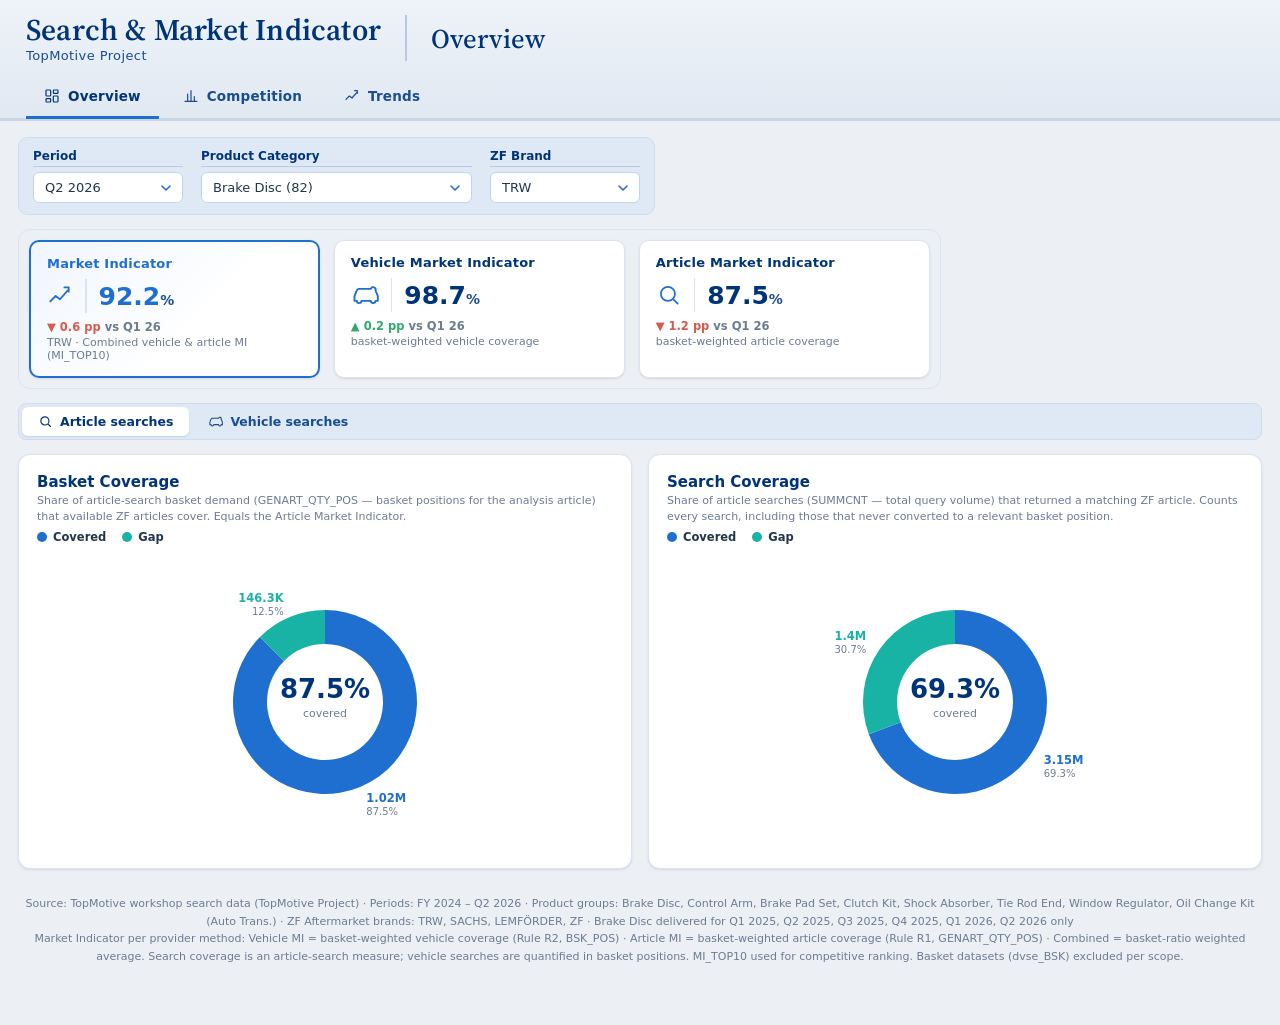
==== commit 9b74e857: "Add the FY 2024 baseline for Clutch Kit and Oil Change Kit The two newest deliveries are a full cale" ====
--- a/search_mi/Search_MI_Dashboard.html
+++ b/search_mi/Search_MI_Dashboard.html
@@ -258,20 +258,20 @@
     <div class="grid g2">
       <div class="panel">
         <div class="ctitle">Market Indicator Trend — Vehicle &amp; Article</div>
-        <div class="csub">How each coverage dimension evolves per quarter for the current selection (basket-weighted).</div>
+        <div class="csub">How each coverage dimension evolves per delivered period for the current selection (basket-weighted).</div>
         <div id="legendTrendMI" class="legend"></div>
         <div id="chTrendMI"></div>
       </div>
       <div class="panel">
         <div class="ctitle">Top 10 Market Indicators</div>
-        <div class="csub">MI_TOP10 score per quarter for the selected product. ZF Aftermarket brands are drawn as bold lines; the leading competitors are shown for comparison.</div>
+        <div class="csub">MI_TOP10 score per delivered period for the selected product. ZF Aftermarket brands are drawn as bold lines; the leading competitors are shown for comparison.</div>
         <div id="chTrendComp"></div>
       </div>
     </div>
-    <div class="sect"><h2>Quarter-by-Quarter Summary</h2><div class="ln"></div></div>
+    <div class="sect"><h2>Period-by-Period Summary</h2><div class="ln"></div></div>
     <div class="panel">
-      <div class="ctitle">Headline Coverage Metrics by Quarter</div>
-      <div class="csub">Every loaded quarter for the current selection, with the latest quarter-over-quarter change and the change across the full range.</div>
+      <div class="ctitle">Headline Coverage Metrics by Period</div>
+      <div class="csub">Every delivered period for the current selection, with the latest period-over-period change and the change across the full range. Count metrics are marked <b>n/a</b> where the two periods are not the same length.</div>
       <div id="tblTrend"></div>
     </div>
   </div>
@@ -281,7 +281,7 @@
 
 <div class="tip" id="tip"></div>
 
-<script id="data" type="application/json">{"periods":["Q1 2025","Q2 2025","Q3 2025","Q4 2025","Q1 2026","Q2 2026"],"products":{"82":"Brake Disc","273":"Control Arm","402":"Brake Pad Set","479":"Clutch Kit","854":"Shock Absorber","914":"Tie Rod End","1561":"Window Regulator","4921":"Oil Change Kit (Auto Trans.)"},"zf_brands":["LEMFÖRDER","SACHS","TRW","ZF"],"mi":[{"period":"Q1 2025","ga":"82","brand":"TEXTAR","pos":1,"score":96.51,"zf":false},{"period":"Q1 2025","ga":"82","brand":"BREMBO","pos":2,"score":94.62,"zf":false},{"period":"Q1 2025","ga":"82","brand":"FERODO","pos":3,"score":94.41,"zf":false},{"period":"Q1 2025","ga":"82","brand":"BOSCH","pos":4,"score":92.97,"zf":false},{"period":"Q1 2025","ga":"82","brand":"ATE","pos":5,"score":91.79,"zf":false},{"period":"Q1 2025","ga":"82","brand":"ZIMMERMANN","pos":6,"score":91.21,"zf":false},{"period":"Q1 2025","ga":"82","brand":"TRW","pos":7,"score":90.92,"zf":true},{"period":"Q1 2025","ga":"82","brand":"OPTIMAL","pos":8,"score":90.26,"zf":false},{"period":"Q1 2025","ga":"82","brand":"QUARO","pos":9,"score":89.52,"zf":false},{"period":"Q1 2025","ga":"82","brand":"MAXGEAR","pos":10,"score":88.09,"zf":false},{"period":"Q1 2025","ga":"82","brand":"OTHER","pos":11,"score":0.0,"zf":false},{"period":"Q1 2025","ga":"273","brand":"FEBI BILSTEIN","pos":1,"score":92.24,"zf":false},{"period":"Q1 2025","ga":"273","brand":"DELPHI","pos":2,"score":90.94,"zf":false},{"period":"Q1 2025","ga":"273","brand":"MOOG","pos":3,"score":89.11,"zf":false},{"period":"Q1 2025","ga":"273","brand":"OPTIMAL","pos":4,"score":87.17,"zf":false},{"period":"Q1 2025","ga":"273","brand":"MEYLE","pos":5,"score":85.34,"zf":false},{"period":"Q1 2025","ga":"273","brand":"MAXGEAR","pos":6,"score":81.68,"zf":false},{"period":"Q1 2025","ga":"273","brand":"TRW","pos":7,"score":79.39,"zf":true},{"period":"Q1 2025","ga":"273","brand":"FAG","pos":8,"score":78.92,"zf":false},{"period":"Q1 2025","ga":"273","brand":"LEMFÖRDER","pos":9,"score":77.82,"zf":true},{"period":"Q1 2025","ga":"273","brand":"NK","pos":10,"score":76.73,"zf":false},{"period":"Q1 2025","ga":"273","brand":"OTHER","pos":11,"score":0.0,"zf":false},{"period":"Q1 2025","ga":"402","brand":"TEXTAR","pos":1,"score":96.62,"zf":false},{"period":"Q1 2025","ga":"402","brand":"BREMBO","pos":2,"score":96.38,"zf":false},{"period":"Q1 2025","ga":"402","brand":"FERODO","pos":3,"score":92.9,"zf":false},{"period":"Q1 2025","ga":"402","brand":"BOSCH","pos":4,"score":91.37,"zf":false},{"period":"Q1 2025","ga":"402","brand":"ATE","pos":5,"score":90.68,"zf":false},{"period":"Q1 2025","ga":"402","brand":"TRW","pos":6,"score":90.37,"zf":true},{"period":"Q1 2025","ga":"402","brand":"QUARO","pos":7,"score":90.28,"zf":false},{"period":"Q1 2025","ga":"402","brand":"OPTIMAL","pos":8,"score":88.81,"zf":false},{"period":"Q1 2025","ga":"402","brand":"LPR","pos":9,"score":88.33,"zf":false},{"period":"Q1 2025","ga":"402","brand":"MAXGEAR","pos":10,"score":87.96,"zf":false},{"period":"Q1 2025","ga":"402","brand":"OTHER","pos":11,"score":0.0,"zf":false},{"period":"Q1 2025","ga":"854","brand":"MONROE","pos":1,"score":85.53,"zf":false},{"period":"Q1 2025","ga":"854","brand":"JAPANPARTS","pos":2,"score":81.78,"zf":false},{"period":"Q1 2025","ga":"854","brand":"JAPKO","pos":3,"score":81.76,"zf":false},{"period":"Q1 2025","ga":"854","brand":"OPTIMAL","pos":4,"score":81.47,"zf":false},{"period":"Q1 2025","ga":"854","brand":"SACHS","pos":5,"score":80.92,"zf":true},{"period":"Q1 2025","ga":"854","brand":"BILSTEIN","pos":6,"score":79.26,"zf":false},{"period":"Q1 2025","ga":"854","brand":"MAXGEAR","pos":7,"score":77.49,"zf":false},{"period":"Q1 2025","ga":"854","brand":"KYB","pos":8,"score":76.65,"zf":false},{"period":"Q1 2025","ga":"854","brand":"MEYLE","pos":9,"score":72.44,"zf":false},{"period":"Q1 2025","ga":"854","brand":"HERTH+BUSS JAKOPARTS","pos":10,"score":64.82,"zf":false},{"period":"Q1 2025","ga":"854","brand":"OTHER","pos":11,"score":0.0,"zf":false},{"period":"Q1 2025","ga":"914","brand":"FEBI BILSTEIN","pos":1,"score":93.39,"zf":false},{"period":"Q1 2025","ga":"914","brand":"DELPHI","pos":2,"score":92.54,"zf":false},{"period":"Q1 2025","ga":"914","brand":"MOOG","pos":3,"score":91.98,"zf":false},{"period":"Q1 2025","ga":"914","brand":"MEYLE","pos":4,"score":90.91,"zf":false},{"period":"Q1 2025","ga":"914","brand":"NK","pos":5,"score":89.09,"zf":false},{"period":"Q1 2025","ga":"914","brand":"TRW","pos":6,"score":88.3,"zf":true},{"period":"Q1 2025","ga":"914","brand":"OPTIMAL","pos":7,"score":87.57,"zf":false},{"period":"Q1 2025","ga":"914","brand":"FAG","pos":8,"score":86.69,"zf":false},{"period":"Q1 2025","ga":"914","brand":"LEMFÖRDER","pos":9,"score":81.97,"zf":true},{"period":"Q1 2025","ga":"914","brand":"MAXGEAR","pos":10,"score":79.3,"zf":false},{"period":"Q1 2025","ga":"914","brand":"OTHER","pos":11,"score":0.0,"zf":false},{"period":"Q2 2025","ga":"82","brand":"TEXTAR","pos":1,"score":96.32,"zf":false},{"period":"Q2 2025","ga":"82","brand":"BREMBO","pos":2,"score":94.45,"zf":false},{"period":"Q2 2025","ga":"82","brand":"FERODO","pos":3,"score":94.3,"zf":false},{"period":"Q2 2025","ga":"82","brand":"BOSCH","pos":4,"score":93.08,"zf":false},{"period":"Q2 2025","ga":"82","brand":"ATE","pos":5,"score":91.74,"zf":false},{"period":"Q2 2025","ga":"82","brand":"ZIMMERMANN","pos":6,"score":90.76,"zf":false},{"period":"Q2 2025","ga":"82","brand":"TRW","pos":7,"score":90.56,"zf":true},{"period":"Q2 2025","ga":"82","brand":"OPTIMAL","pos":8,"score":89.89,"zf":false},{"period":"Q2 2025","ga":"82","brand":"QUARO","pos":9,"score":89.01,"zf":false},{"period":"Q2 2025","ga":"82","brand":"MAXGEAR","pos":10,"score":87.42,"zf":false},{"period":"Q2 2025","ga":"273","brand":"FEBI BILSTEIN","pos":1,"score":92.34,"zf":false},{"period":"Q2 2025","ga":"273","brand":"DELPHI","pos":2,"score":90.7,"zf":false},{"period":"Q2 2025","ga":"273","brand":"MOOG","pos":3,"score":88.98,"zf":false},{"period":"Q2 2025","ga":"273","brand":"OPTIMAL","pos":4,"score":86.61,"zf":false},{"period":"Q2 2025","ga":"273","brand":"MEYLE","pos":5,"score":84.88,"zf":false},{"period":"Q2 2025","ga":"273","brand":"MAXGEAR","pos":6,"score":80.89,"zf":false},{"period":"Q2 2025","ga":"273","brand":"TRW","pos":7,"score":78.68,"zf":true},{"period":"Q2 2025","ga":"273","brand":"FAG","pos":8,"score":78.14,"zf":false},{"period":"Q2 2025","ga":"273","brand":"LEMFÖRDER","pos":9,"score":77.23,"zf":true},{"period":"Q2 2025","ga":"273","brand":"NK","pos":10,"score":76.22,"zf":false},{"period":"Q2 2025","ga":"402","brand":"TEXTAR","pos":1,"score":96.97,"zf":false},{"period":"Q2 2025","ga":"402","brand":"BREMBO","pos":2,"score":96.41,"zf":false},{"period":"Q2 2025","ga":"402","brand":"FERODO","pos":3,"score":92.71,"zf":false},{"period":"Q2 2025","ga":"402","brand":"BOSCH","pos":4,"score":91.33,"zf":false},{"period":"Q2 2025","ga":"402","brand":"ATE","pos":5,"score":90.59,"zf":false},{"period":"Q2 2025","ga":"402","brand":"LPR","pos":6,"score":90.2,"zf":false},{"period":"Q2 2025","ga":"402","brand":"QUARO","pos":7,"score":90.1,"zf":false},{"period":"Q2 2025","ga":"402","brand":"TRW","pos":8,"score":90.06,"zf":true},{"period":"Q2 2025","ga":"402","brand":"OPTIMAL","pos":9,"score":88.36,"zf":false},{"period":"Q2 2025","ga":"402","brand":"MAXGEAR","pos":10,"score":87.35,"zf":false},{"period":"Q2 2025","ga":"854","brand":"MONROE","pos":1,"score":84.93,"zf":false},{"period":"Q2 2025","ga":"854","brand":"OPTIMAL","pos":2,"score":80.62,"zf":false},{"period":"Q2 2025","ga":"854","brand":"SACHS","pos":3,"score":80.07,"zf":true},{"period":"Q2 2025","ga":"854","brand":"BILSTEIN","pos":4,"score":78.9,"zf":false},{"period":"Q2 2025","ga":"854","brand":"JAPANPARTS","pos":5,"score":78.4,"zf":false},{"period":"Q2 2025","ga":"854","brand":"JAPKO","pos":6,"score":78.38,"zf":false},{"period":"Q2 2025","ga":"854","brand":"MAXGEAR","pos":7,"score":77.07,"zf":false},{"period":"Q2 2025","ga":"854","brand":"KYB","pos":8,"score":75.84,"zf":false},{"period":"Q2 2025","ga":"854","brand":"MEYLE","pos":9,"score":72.09,"zf":false},{"period":"Q2 2025","ga":"854","brand":"HERTH+BUSS JAKOPARTS","pos":10,"score":63.64,"zf":false},{"period":"Q2 2025","ga":"914","brand":"FEBI BILSTEIN","pos":1,"score":93.3,"zf":false},{"period":"Q2 2025","ga":"914","brand":"DELPHI","pos":2,"score":92.24,"zf":false},{"period":"Q2 2025","ga":"914","brand":"MOOG","pos":3,"score":91.76,"zf":false},{"period":"Q2 2025","ga":"914","brand":"MEYLE","pos":4,"score":90.7,"zf":false},{"period":"Q2 2025","ga":"914","brand":"NK","pos":5,"score":88.28,"zf":false},{"period":"Q2 2025","ga":"914","brand":"TRW","pos":6,"score":87.53,"zf":true},{"period":"Q2 2025","ga":"914","brand":"OPTIMAL","pos":7,"score":86.79,"zf":false},{"period":"Q2 2025","ga":"914","brand":"FAG","pos":8,"score":85.97,"zf":false},{"period":"Q2 2025","ga":"914","brand":"LEMFÖRDER","pos":9,"score":81.19,"zf":true},{"period":"Q2 2025","ga":"914","brand":"MAXGEAR","pos":10,"score":77.95,"zf":false},{"period":"Q3 2025","ga":"82","brand":"TEXTAR","pos":1,"score":96.01,"zf":false},{"period":"Q3 2025","ga":"82","brand":"BREMBO","pos":2,"score":93.97,"zf":false},{"period":"Q3 2025","ga":"82","brand":"FERODO","pos":3,"score":93.74,"zf":false},{"period":"Q3 2025","ga":"82","brand":"BOSCH","pos":4,"score":92.35,"zf":false},{"period":"Q3 2025","ga":"82","brand":"ATE","pos":5,"score":91.02,"zf":false},{"period":"Q3 2025","ga":"82","brand":"TRW","pos":6,"score":90.96,"zf":true},{"period":"Q3 2025","ga":"82","brand":"ZIMMERMANN","pos":7,"score":90.1,"zf":false},{"period":"Q3 2025","ga":"82","brand":"OPTIMAL","pos":8,"score":89.91,"zf":false},{"period":"Q3 2025","ga":"82","brand":"QUARO","pos":9,"score":88.11,"zf":false},{"period":"Q3 2025","ga":"82","brand":"MAXGEAR","pos":10,"score":86.62,"zf":false},{"period":"Q3 2025","ga":"273","brand":"FEBI BILSTEIN","pos":1,"score":92.12,"zf":false},{"period":"Q3 2025","ga":"273","brand":"DELPHI","pos":2,"score":90.4,"zf":false},{"period":"Q3 2025","ga":"273","brand":"MOOG","pos":3,"score":88.71,"zf":false},{"period":"Q3 2025","ga":"273","brand":"OPTIMAL","pos":4,"score":85.98,"zf":false},{"period":"Q3 2025","ga":"273","brand":"MEYLE","pos":5,"score":84.41,"zf":false},{"period":"Q3 2025","ga":"273","brand":"MAXGEAR","pos":6,"score":80.57,"zf":false},{"period":"Q3 2025","ga":"273","brand":"TRW","pos":7,"score":77.74,"zf":true},{"period":"Q3 2025","ga":"273","brand":"FAG","pos":8,"score":77.41,"zf":false},{"period":"Q3 2025","ga":"273","brand":"LEMFÖRDER","pos":9,"score":76.93,"zf":true},{"period":"Q3 2025","ga":"273","brand":"NK","pos":10,"score":76.12,"zf":false},{"period":"Q3 2025","ga":"402","brand":"TEXTAR","pos":1,"score":96.66,"zf":false},{"period":"Q3 2025","ga":"402","brand":"BREMBO","pos":2,"score":96.07,"zf":false},{"period":"Q3 2025","ga":"402","brand":"FERODO","pos":3,"score":91.81,"zf":false},{"period":"Q3 2025","ga":"402","brand":"TRW","pos":4,"score":91.36,"zf":true},{"period":"Q3 2025","ga":"402","brand":"LPR","pos":5,"score":90.49,"zf":false},{"period":"Q3 2025","ga":"402","brand":"BOSCH","pos":6,"score":90.39,"zf":false},{"period":"Q3 2025","ga":"402","brand":"ATE","pos":7,"score":89.83,"zf":false},{"period":"Q3 2025","ga":"402","brand":"QUARO","pos":8,"score":88.87,"zf":false},{"period":"Q3 2025","ga":"402","brand":"OPTIMAL","pos":9,"score":87.92,"zf":false},{"period":"Q3 2025","ga":"402","brand":"MAXGEAR","pos":10,"score":86.13,"zf":false},{"period":"Q3 2025","ga":"854","brand":"MONROE","pos":1,"score":84.25,"zf":false},{"period":"Q3 2025","ga":"854","brand":"OPTIMAL","pos":2,"score":79.19,"zf":false},{"period":"Q3 2025","ga":"854","brand":"BILSTEIN","pos":3,"score":78.77,"zf":false},{"period":"Q3 2025","ga":"854","brand":"SACHS","pos":4,"score":78.73,"zf":true},{"period":"Q3 2025","ga":"854","brand":"JAPANPARTS","pos":5,"score":78.45,"zf":false},{"period":"Q3 2025","ga":"854","brand":"JAPKO","pos":6,"score":78.43,"zf":false},{"period":"Q3 2025","ga":"854","brand":"MAXGEAR","pos":7,"score":75.3,"zf":false},{"period":"Q3 2025","ga":"854","brand":"KYB","pos":8,"score":74.64,"zf":false},{"period":"Q3 2025","ga":"854","brand":"MEYLE","pos":9,"score":70.33,"zf":false},{"period":"Q3 2025","ga":"854","brand":"HERTH+BUSS JAKOPARTS","pos":10,"score":62.35,"zf":false},{"period":"Q3 2025","ga":"854","brand":"TRW","pos":10,"score":65.54,"zf":true},{"period":"Q3 2025","ga":"914","brand":"FEBI BILSTEIN","pos":1,"score":93.13,"zf":false},{"period":"Q3 2025","ga":"914","brand":"DELPHI","pos":2,"score":91.95,"zf":false},{"period":"Q3 2025","ga":"914","brand":"MOOG","pos":3,"score":91.43,"zf":false},{"period":"Q3 2025","ga":"914","brand":"MEYLE","pos":4,"score":90.24,"zf":false},{"period":"Q3 2025","ga":"914","brand":"NK","pos":5,"score":87.62,"zf":false},{"period":"Q3 2025","ga":"914","brand":"TRW","pos":6,"score":87.03,"zf":true},{"period":"Q3 2025","ga":"914","brand":"OPTIMAL","pos":7,"score":86.21,"zf":false},{"period":"Q3 2025","ga":"914","brand":"FAG","pos":8,"score":85.26,"zf":false},{"period":"Q3 2025","ga":"914","brand":"LEMFÖRDER","pos":9,"score":80.96,"zf":true},{"period":"Q3 2025","ga":"914","brand":"MAXGEAR","pos":10,"score":77.16,"zf":false},{"period":"Q4 2025","ga":"82","brand":"TEXTAR","pos":1,"score":96.43,"zf":false},{"period":"Q4 2025","ga":"82","brand":"FERODO","pos":2,"score":94.48,"zf":false},{"period":"Q4 2025","ga":"82","brand":"BREMBO","pos":3,"score":94.39,"zf":false},{"period":"Q4 2025","ga":"82","brand":"BOSCH","pos":4,"score":92.92,"zf":false},{"period":"Q4 2025","ga":"82","brand":"ATE","pos":5,"score":91.79,"zf":false},{"period":"Q4 2025","ga":"82","brand":"TRW","pos":6,"score":91.46,"zf":true},{"period":"Q4 2025","ga":"82","brand":"ZIMMERMANN","pos":7,"score":90.62,"zf":false},{"period":"Q4 2025","ga":"82","brand":"OPTIMAL","pos":8,"score":90.32,"zf":false},{"period":"Q4 2025","ga":"82","brand":"QUARO","pos":9,"score":88.05,"zf":false},{"period":"Q4 2025","ga":"82","brand":"MAXGEAR","pos":10,"score":86.37,"zf":false},{"period":"Q4 2025","ga":"273","brand":"FEBI BILSTEIN","pos":1,"score":92.67,"zf":false},{"period":"Q4 2025","ga":"273","brand":"MOOG","pos":2,"score":91.22,"zf":false},{"period":"Q4 2025","ga":"273","brand":"DELPHI","pos":3,"score":90.92,"zf":false},{"period":"Q4 2025","ga":"273","brand":"OPTIMAL","pos":4,"score":86.17,"zf":false},{"period":"Q4 2025","ga":"273","brand":"MEYLE","pos":5,"score":84.17,"zf":false},{"period":"Q4 2025","ga":"273","brand":"LEMFÖRDER","pos":6,"score":80.3,"zf":true},{"period":"Q4 2025","ga":"273","brand":"TRW","pos":7,"score":80.28,"zf":true},{"period":"Q4 2025","ga":"273","brand":"MAXGEAR","pos":8,"score":79.93,"zf":false},{"period":"Q4 2025","ga":"273","brand":"NK","pos":9,"score":77.84,"zf":false},{"period":"Q4 2025","ga":"273","brand":"FAG","pos":10,"score":77.13,"zf":false},{"period":"Q4 2025","ga":"402","brand":"TEXTAR","pos":1,"score":97.37,"zf":false},{"period":"Q4 2025","ga":"402","brand":"BREMBO","pos":2,"score":96.7,"zf":false},{"period":"Q4 2025","ga":"402","brand":"LPR","pos":3,"score":93.18,"zf":false},{"period":"Q4 2025","ga":"402","brand":"FERODO","pos":4,"score":92.7,"zf":false},{"period":"Q4 2025","ga":"402","brand":"TRW","pos":5,"score":92.49,"zf":true},{"period":"Q4 2025","ga":"402","brand":"BOSCH","pos":6,"score":91.65,"zf":false},{"period":"Q4 2025","ga":"402","brand":"ATE","pos":7,"score":90.91,"zf":false},{"period":"Q4 2025","ga":"402","brand":"QUARO","pos":8,"score":89.13,"zf":false},{"period":"Q4 2025","ga":"402","brand":"OPTIMAL","pos":9,"score":88.11,"zf":false},{"period":"Q4 2025","ga":"402","brand":"MAXGEAR","pos":10,"score":85.93,"zf":false},{"period":"Q4 2025","ga":"854","brand":"MONROE","pos":1,"score":85.31,"zf":false},{"period":"Q4 2025","ga":"854","brand":"BILSTEIN","pos":2,"score":81.75,"zf":false},{"period":"Q4 2025","ga":"854","brand":"SACHS","pos":3,"score":81.12,"zf":true},{"period":"Q4 2025","ga":"854","brand":"OPTIMAL","pos":4,"score":80.56,"zf":false},{"period":"Q4 2025","ga":"854","brand":"JAPANPARTS","pos":5,"score":80.25,"zf":false},{"period":"Q4 2025","ga":"854","brand":"JAPKO","pos":6,"score":80.23,"zf":false},{"period":"Q4 2025","ga":"854","brand":"MAXGEAR","pos":7,"score":76.65,"zf":false},{"period":"Q4 2025","ga":"854","brand":"KYB","pos":8,"score":76.52,"zf":false},{"period":"Q4 2025","ga":"854","brand":"MEYLE","pos":9,"score":71.04,"zf":false},{"period":"Q4 2025","ga":"854","brand":"TRW","pos":10,"score":67.61,"zf":true},{"period":"Q4 2025","ga":"854","brand":"HERTH+BUSS JAKOPARTS","pos":10,"score":65.04,"zf":false},{"period":"Q4 2025","ga":"914","brand":"FEBI BILSTEIN","pos":1,"score":93.89,"zf":false},{"period":"Q4 2025","ga":"914","brand":"MOOG","pos":2,"score":93.28,"zf":false},{"period":"Q4 2025","ga":"914","brand":"DELPHI","pos":3,"score":92.65,"zf":false},{"period":"Q4 2025","ga":"914","brand":"MEYLE","pos":4,"score":90.58,"zf":false},{"period":"Q4 2025","ga":"914","brand":"TRW","pos":5,"score":89.42,"zf":true},{"period":"Q4 2025","ga":"914","brand":"NK","pos":6,"score":88.15,"zf":false},{"period":"Q4 2025","ga":"914","brand":"OPTIMAL","pos":7,"score":86.79,"zf":false},{"period":"Q4 2025","ga":"914","brand":"FAG","pos":8,"score":85.74,"zf":false},{"period":"Q4 2025","ga":"914","brand":"LEMFÖRDER","pos":9,"score":83.99,"zf":true},{"period":"Q4 2025","ga":"914","brand":"MAXGEAR","pos":10,"score":77.02,"zf":false},{"period":"Q1 2026","ga":"82","brand":"TEXTAR","pos":1,"score":97.3,"zf":false},{"period":"Q1 2026","ga":"82","brand":"BREMBO","pos":2,"score":94.54,"zf":false},{"period":"Q1 2026","ga":"82","brand":"FERODO","pos":3,"score":94.37,"zf":false},{"period":"Q1 2026","ga":"82","brand":"OPTIMAL","pos":4,"score":93.63,"zf":false},{"period":"Q1 2026","ga":"82","brand":"BOSCH","pos":5,"score":93.15,"zf":false},{"period":"Q1 2026","ga":"82","brand":"TRW","pos":6,"score":92.79,"zf":true},{"period":"Q1 2026","ga":"82","brand":"ATE","pos":7,"score":92.07,"zf":false},{"period":"Q1 2026","ga":"82","brand":"ZIMMERMANN","pos":8,"score":90.71,"zf":false},{"period":"Q1 2026","ga":"82","brand":"QUARO","pos":9,"score":88.24,"zf":false},{"period":"Q1 2026","ga":"82","brand":"MAXGEAR","pos":10,"score":86.67,"zf":false},{"period":"Q1 2026","ga":"273","brand":"FEBI BILSTEIN","pos":1,"score":92.42,"zf":false},{"period":"Q1 2026","ga":"273","brand":"DELPHI","pos":2,"score":91.39,"zf":false},{"period":"Q1 2026","ga":"273","brand":"MOOG","pos":3,"score":88.32,"zf":false},{"period":"Q1 2026","ga":"273","brand":"OPTIMAL","pos":4,"score":88.03,"zf":false},{"period":"Q1 2026","ga":"273","brand":"MEYLE","pos":5,"score":83.91,"zf":false},{"period":"Q1 2026","ga":"273","brand":"LEMFÖRDER","pos":6,"score":79.94,"zf":true},{"period":"Q1 2026","ga":"273","brand":"MAXGEAR","pos":7,"score":79.41,"zf":false},{"period":"Q1 2026","ga":"273","brand":"NK","pos":8,"score":79.37,"zf":false},{"period":"Q1 2026","ga":"273","brand":"TRW","pos":9,"score":79.01,"zf":true},{"period":"Q1 2026","ga":"273","brand":"FAG","pos":10,"score":77.13,"zf":false},{"period":"Q1 2026","ga":"402","brand":"TEXTAR","pos":1,"score":97.55,"zf":false},{"period":"Q1 2026","ga":"402","brand":"BREMBO","pos":2,"score":96.86,"zf":false},{"period":"Q1 2026","ga":"402","brand":"LPR","pos":3,"score":93.35,"zf":false},{"period":"Q1 2026","ga":"402","brand":"TRW","pos":4,"score":92.51,"zf":true},{"period":"Q1 2026","ga":"402","brand":"FERODO","pos":5,"score":92.35,"zf":false},{"period":"Q1 2026","ga":"402","brand":"BOSCH","pos":6,"score":91.84,"zf":false},{"period":"Q1 2026","ga":"402","brand":"ATE","pos":7,"score":90.71,"zf":false},{"period":"Q1 2026","ga":"402","brand":"OPTIMAL","pos":8,"score":89.65,"zf":false},{"period":"Q1 2026","ga":"402","brand":"QUARO","pos":9,"score":88.91,"zf":false},{"period":"Q1 2026","ga":"402","brand":"MAXGEAR","pos":10,"score":85.74,"zf":false},{"period":"Q1 2026","ga":"854","brand":"MONROE","pos":1,"score":84.09,"zf":false},{"period":"Q1 2026","ga":"854","brand":"OPTIMAL","pos":2,"score":83.58,"zf":false},{"period":"Q1 2026","ga":"854","brand":"SACHS","pos":3,"score":81.19,"zf":true},{"period":"Q1 2026","ga":"854","brand":"JAPANPARTS","pos":4,"score":80.44,"zf":false},{"period":"Q1 2026","ga":"854","brand":"JAPKO","pos":5,"score":80.43,"zf":false},{"period":"Q1 2026","ga":"854","brand":"BILSTEIN","pos":6,"score":79.7,"zf":false},{"period":"Q1 2026","ga":"854","brand":"MAXGEAR","pos":7,"score":76.85,"zf":false},{"period":"Q1 2026","ga":"854","brand":"KYB","pos":8,"score":76.69,"zf":false},{"period":"Q1 2026","ga":"854","brand":"MEYLE","pos":9,"score":71.88,"zf":false},{"period":"Q1 2026","ga":"854","brand":"TRW","pos":10,"score":67.82,"zf":true},{"period":"Q1 2026","ga":"854","brand":"HERTH+BUSS JAKOPARTS","pos":10,"score":64.95,"zf":false},{"period":"Q1 2026","ga":"914","brand":"FEBI BILSTEIN","pos":1,"score":93.91,"zf":false},{"period":"Q1 2026","ga":"914","brand":"DELPHI","pos":2,"score":92.81,"zf":false},{"period":"Q1 2026","ga":"914","brand":"MOOG","pos":3,"score":91.82,"zf":false},{"period":"Q1 2026","ga":"914","brand":"MEYLE","pos":4,"score":90.26,"zf":false},{"period":"Q1 2026","ga":"914","brand":"OPTIMAL","pos":5,"score":89.09,"zf":false},{"period":"Q1 2026","ga":"914","brand":"TRW","pos":6,"score":88.77,"zf":true},{"period":"Q1 2026","ga":"914","brand":"FAG","pos":7,"score":85.24,"zf":false},{"period":"Q1 2026","ga":"914","brand":"LEMFÖRDER","pos":8,"score":83.35,"zf":true},{"period":"Q1 2026","ga":"914","brand":"MAXGEAR","pos":9,"score":76.55,"zf":false},{"period":"Q1 2026","ga":"914","brand":"QUARO","pos":10,"score":72.47,"zf":false},{"period":"Q2 2026","ga":"273","brand":"FEBI BILSTEIN","pos":1,"score":91.78,"zf":false},{"period":"Q2 2026","ga":"273","brand":"DELPHI","pos":2,"score":90.75,"zf":false},{"period":"Q2 2026","ga":"273","brand":"MOOG","pos":3,"score":90.05,"zf":false},{"period":"Q2 2026","ga":"273","brand":"OPTIMAL","pos":4,"score":87.33,"zf":false},{"period":"Q2 2026","ga":"273","brand":"MEYLE","pos":5,"score":83.41,"zf":false},{"period":"Q2 2026","ga":"273","brand":"MAXGEAR","pos":6,"score":82.11,"zf":false},{"period":"Q2 2026","ga":"273","brand":"LEMFÖRDER","pos":7,"score":79.3,"zf":true},{"period":"Q2 2026","ga":"273","brand":"NK","pos":8,"score":78.25,"zf":false},{"period":"Q2 2026","ga":"273","brand":"TRW","pos":9,"score":77.77,"zf":true},{"period":"Q2 2026","ga":"273","brand":"FAG","pos":10,"score":75.94,"zf":false},{"period":"Q2 2026","ga":"402","brand":"TEXTAR","pos":1,"score":96.99,"zf":false},{"period":"Q2 2026","ga":"402","brand":"BREMBO","pos":2,"score":96.15,"zf":false},{"period":"Q2 2026","ga":"402","brand":"LPR","pos":3,"score":92.45,"zf":false},{"period":"Q2 2026","ga":"402","brand":"FERODO","pos":4,"score":92.17,"zf":false},{"period":"Q2 2026","ga":"402","brand":"TRW","pos":5,"score":92.16,"zf":true},{"period":"Q2 2026","ga":"402","brand":"BOSCH","pos":6,"score":91.01,"zf":false},{"period":"Q2 2026","ga":"402","brand":"ATE","pos":7,"score":90.16,"zf":false},{"period":"Q2 2026","ga":"402","brand":"OPTIMAL","pos":8,"score":89.85,"zf":false},{"period":"Q2 2026","ga":"402","brand":"QUARO","pos":9,"score":89.34,"zf":false},{"period":"Q2 2026","ga":"402","brand":"MAXGEAR","pos":10,"score":85.9,"zf":false},{"period":"Q2 2026","ga":"82","brand":"TEXTAR","pos":1,"score":96.69,"zf":false},{"period":"Q2 2026","ga":"82","brand":"FERODO","pos":2,"score":93.93,"zf":false},{"period":"Q2 2026","ga":"82","brand":"OPTIMAL","pos":3,"score":93.79,"zf":false},{"period":"Q2 2026","ga":"82","brand":"BREMBO","pos":4,"score":93.74,"zf":false},{"period":"Q2 2026","ga":"82","brand":"BOSCH","pos":5,"score":92.21,"zf":false},{"period":"Q2 2026","ga":"82","brand":"TRW","pos":6,"score":92.15,"zf":true},{"period":"Q2 2026","ga":"82","brand":"ATE","pos":7,"score":91.23,"zf":false},{"period":"Q2 2026","ga":"82","brand":"ZIMMERMANN","pos":8,"score":89.82,"zf":false},{"period":"Q2 2026","ga":"82","brand":"QUARO","pos":9,"score":88.55,"zf":false},{"period":"Q2 2026","ga":"82","brand":"MAXGEAR","pos":10,"score":86.97,"zf":false},{"period":"Q2 2026","ga":"854","brand":"MONROE","pos":1,"score":85.79,"zf":false},{"period":"Q2 2026","ga":"854","brand":"OPTIMAL","pos":2,"score":82.5,"zf":false},{"period":"Q2 2026","ga":"854","brand":"MAXGEAR","pos":3,"score":81.12,"zf":false},{"period":"Q2 2026","ga":"854","brand":"SACHS","pos":4,"score":80.9,"zf":true},{"period":"Q2 2026","ga":"854","brand":"JAPKO","pos":5,"score":80.32,"zf":false},{"period":"Q2 2026","ga":"854","brand":"JAPANPARTS","pos":6,"score":80.25,"zf":false},{"period":"Q2 2026","ga":"854","brand":"BILSTEIN","pos":7,"score":78.83,"zf":false},{"period":"Q2 2026","ga":"854","brand":"KYB","pos":8,"score":75.17,"zf":false},{"period":"Q2 2026","ga":"854","brand":"MEYLE","pos":9,"score":70.71,"zf":false},{"period":"Q2 2026","ga":"854","brand":"TRW","pos":10,"score":65.5,"zf":true},{"period":"Q2 2026","ga":"854","brand":"HERTH+BUSS JAKOPARTS","pos":11,"score":63.4,"zf":false},{"period":"Q2 2026","ga":"914","brand":"FEBI BILSTEIN","pos":1,"score":93.43,"zf":false},{"period":"Q2 2026","ga":"914","brand":"SWAG","pos":2,"score":92.8,"zf":false},{"period":"Q2 2026","ga":"914","brand":"MOOG","pos":3,"score":92.57,"zf":false},{"period":"Q2 2026","ga":"914","brand":"DELPHI","pos":4,"score":92.44,"zf":false},{"period":"Q2 2026","ga":"914","brand":"MEYLE","pos":5,"score":89.89,"zf":false},{"period":"Q2 2026","ga":"914","brand":"TRW","pos":6,"score":88.75,"zf":true},{"period":"Q2 2026","ga":"914","brand":"OPTIMAL","pos":7,"score":88.7,"zf":false},{"period":"Q2 2026","ga":"914","brand":"FAG","pos":8,"score":84.52,"zf":false},{"period":"Q2 2026","ga":"914","brand":"LEMFÖRDER","pos":9,"score":83.89,"zf":true},{"period":"Q2 2026","ga":"914","brand":"MAXGEAR","pos":10,"score":79.6,"zf":false},{"period":"Q1 2026","ga":"479","brand":"Schaeffler LuK","pos":1,"score":90.02,"zf":false},{"period":"Q1 2026","ga":"479","brand":"SACHS","pos":2,"score":87.76,"zf":true},{"period":"Q1 2026","ga":"479","brand":"VALEO","pos":3,"score":86.93,"zf":false},{"period":"Q1 2026","ga":"479","brand":"RYMEC","pos":4,"score":81.58,"zf":false},{"period":"Q1 2026","ga":"479","brand":"BLUE PRINT","pos":5,"score":75.18,"zf":false},{"period":"Q1 2026","ga":"479","brand":"AISIN","pos":6,"score":72.63,"zf":false},{"period":"Q1 2026","ga":"479","brand":"EXEDY","pos":7,"score":71.15,"zf":false},{"period":"Q1 2026","ga":"479","brand":"HERTH+BUSS JAKOPARTS","pos":8,"score":51.25,"zf":false},{"period":"Q1 2026","ga":"479","brand":"JAPANPARTS","pos":9,"score":49.32,"zf":false},{"period":"Q1 2026","ga":"479","brand":"BorgWarner","pos":10,"score":0.0,"zf":false},{"period":"Q2 2026","ga":"1561","brand":"PMM","pos":1,"score":84.42,"zf":false},{"period":"Q2 2026","ga":"1561","brand":"MAGNETI MARELLI","pos":2,"score":83.47,"zf":false},{"period":"Q2 2026","ga":"1561","brand":"VAN WEZEL","pos":3,"score":83.43,"zf":false},{"period":"Q2 2026","ga":"1561","brand":"DOGA","pos":4,"score":82.91,"zf":false},{"period":"Q2 2026","ga":"1561","brand":"VALEO","pos":5,"score":81.39,"zf":false},{"period":"Q2 2026","ga":"1561","brand":"LEMFÖRDER","pos":6,"score":76.1,"zf":true},{"period":"Q2 2026","ga":"1561","brand":"METZGER AUTOTEILE","pos":7,"score":75.97,"zf":false},{"period":"Q2 2026","ga":"1561","brand":"Ac Rolcar","pos":8,"score":75.28,"zf":false},{"period":"Q2 2026","ga":"1561","brand":"MAXGEAR","pos":9,"score":61.22,"zf":false},{"period":"Q2 2026","ga":"1561","brand":"FEBI BILSTEIN","pos":10,"score":46.38,"zf":false},{"period":"Q1 2026","ga":"4921","brand":"VAICO","pos":1,"score":95.07,"zf":false},{"period":"Q1 2026","ga":"4921","brand":"TCMATIC","pos":2,"score":91.56,"zf":false},{"period":"Q1 2026","ga":"4921","brand":"MEYLE","pos":3,"score":86.73,"zf":false},{"period":"Q1 2026","ga":"4921","brand":"AIC","pos":4,"score":78.67,"zf":false},{"period":"Q1 2026","ga":"4921","brand":"ZF","pos":5,"score":73.77,"zf":true},{"period":"Q1 2026","ga":"4921","brand":"FEBI BILSTEIN","pos":6,"score":72.06,"zf":false},{"period":"Q1 2026","ga":"4921","brand":"HENGST FILTER","pos":7,"score":61.68,"zf":false},{"period":"Q1 2026","ga":"4921","brand":"SWAG","pos":8,"score":54.85,"zf":false},{"period":"Q1 2026","ga":"4921","brand":"TRUCKTEC AUTOMOTIVE","pos":9,"score":9.42,"zf":false},{"period":"Q1 2026","ga":"4921","brand":"MAXGEAR","pos":10,"score":0.65,"zf":false}],"coverage":[{"period":"Q1 2025","ga":"82","brand":"TRW","art_basket":805567,"art_cov":685866,"art_mi":85.14,"art_searches":2846856,"art_found_searches":2268135,"in1":106776,"veh_demand":918076,"veh_cov":899786,"veh_mi":98.01,"combined_mi":91.99},{"period":"Q1 2025","ga":"273","brand":"TRW","art_basket":291092,"art_cov":190345,"art_mi":65.39,"art_searches":1356021,"art_found_searches":838806,"in1":10004,"veh_demand":344277,"veh_cov":323355,"veh_mi":93.92,"combined_mi":80.85},{"period":"Q1 2025","ga":"273","brand":"LEMFÖRDER","art_basket":291092,"art_cov":190107,"art_mi":65.31,"art_searches":1356021,"art_found_searches":834321,"in1":25477,"veh_demand":344277,"veh_cov":312374,"veh_mi":90.73,"combined_mi":79.08},{"period":"Q1 2025","ga":"402","brand":"TRW","art_basket":1086212,"art_cov":908171,"art_mi":83.61,"art_searches":4334185,"art_found_searches":3418071,"in1":305414,"veh_demand":1238197,"veh_cov":1227673,"veh_mi":99.15,"combined_mi":91.89},{"period":"Q1 2025","ga":"854","brand":"TRW","art_basket":253370,"art_cov":118223,"art_mi":46.66,"art_searches":1416452,"art_found_searches":628702,"in1":110,"veh_demand":271936,"veh_cov":253067,"veh_mi":93.06,"combined_mi":70.68},{"period":"Q1 2025","ga":"854","brand":"SACHS","art_basket":253370,"art_cov":171883,"art_mi":67.84,"art_searches":1416452,"art_found_searches":879189,"in1":54871,"veh_demand":271936,"veh_cov":262338,"veh_mi":96.47,"combined_mi":82.66},{"period":"Q1 2025","ga":"914","brand":"TRW","veh_demand":228092,"veh_cov":221380,"veh_mi":97.06,"combined_mi":88.47,"art_basket":162292,"art_cov":123998,"art_mi":76.4,"art_searches":570059,"art_found_searches":437528},{"period":"Q1 2025","ga":"914","brand":"LEMFÖRDER","art_basket":148877,"art_cov":105461,"art_mi":70.84,"art_searches":570059,"art_found_searches":390397,"in1":10470,"veh_demand":228092,"veh_cov":210550,"veh_mi":92.31,"combined_mi":83.83},{"period":"Q2 2025","ga":"82","brand":"TRW","art_basket":999700,"art_cov":850652,"art_mi":85.09,"art_searches":3442683,"art_found_searches":2745004,"in1":84258,"veh_demand":1064555,"veh_cov":1039622,"veh_mi":97.66,"combined_mi":91.57},{"period":"Q2 2025","ga":"273","brand":"TRW","art_basket":370972,"art_cov":240923,"art_mi":64.94,"art_searches":1605229,"art_found_searches":987490,"in1":17648,"veh_demand":393589,"veh_cov":370020,"veh_mi":94.01,"combined_mi":79.91},{"period":"Q2 2025","ga":"273","brand":"LEMFÖRDER","art_basket":370972,"art_cov":240243,"art_mi":64.76,"art_searches":1605229,"art_found_searches":986733,"in1":36912,"veh_demand":393589,"veh_cov":358964,"veh_mi":91.2,"combined_mi":78.37},{"period":"Q2 2025","ga":"402","brand":"TRW","art_basket":1333053,"art_cov":1108138,"art_mi":83.13,"art_searches":5185419,"art_found_searches":4079268,"in1":249578,"veh_demand":1416810,"veh_cov":1404150,"veh_mi":99.11,"combined_mi":91.36},{"period":"Q2 2025","ga":"854","brand":"TRW","art_basket":303452,"art_cov":138212,"art_mi":45.55,"art_searches":1632289,"art_found_searches":706061,"in1":28,"veh_demand":301306,"veh_cov":276961,"veh_mi":91.92,"combined_mi":68.65},{"period":"Q2 2025","ga":"854","brand":"SACHS","art_basket":303452,"art_cov":204974,"art_mi":67.55,"art_searches":1632289,"art_found_searches":1009883,"in1":70907,"veh_demand":301306,"veh_cov":289625,"veh_mi":96.12,"combined_mi":81.78},{"period":"Q2 2025","ga":"914","brand":"TRW","art_basket":177616,"art_cov":139917,"art_mi":78.77,"art_searches":638484,"art_found_searches":488650,"in1":3378,"veh_demand":245672,"veh_cov":237909,"veh_mi":96.84,"combined_mi":89.26},{"period":"Q2 2025","ga":"914","brand":"LEMFÖRDER","art_basket":177616,"art_cov":125288,"art_mi":70.54,"art_searches":638484,"art_found_searches":436626,"in1":11683,"veh_demand":245672,"veh_cov":226221,"veh_mi":92.08,"combined_mi":83.04},{"period":"Q3 2025","ga":"82","brand":"TRW","art_basket":1018615,"art_cov":882554,"art_mi":86.64,"art_searches":3552114,"art_found_searches":2879338,"in1":38627,"veh_demand":992642,"veh_cov":968899,"veh_mi":97.61,"combined_mi":92.05},{"period":"Q3 2025","ga":"273","brand":"TRW","art_basket":388961,"art_cov":250424,"art_mi":64.38,"art_searches":1699944,"art_found_searches":1035512,"in1":20847,"veh_demand":391014,"veh_cov":366347,"veh_mi":93.69,"combined_mi":79.08},{"period":"Q3 2025","ga":"273","brand":"LEMFÖRDER","art_basket":388961,"art_cov":252739,"art_mi":64.98,"art_searches":1699944,"art_found_searches":1037789,"in1":46127,"veh_demand":391014,"veh_cov":357364,"veh_mi":91.39,"combined_mi":78.22},{"period":"Q3 2025","ga":"402","brand":"TRW","art_basket":1437181,"art_cov":1255055,"art_mi":87.33,"art_searches":5455384,"art_found_searches":4515633,"in1":127483,"veh_demand":1307642,"veh_cov":1293683,"veh_mi":98.93,"combined_mi":92.86},{"period":"Q3 2025","ga":"854","brand":"TRW","art_basket":305124,"art_cov":137730,"art_mi":45.14,"art_searches":1664593,"art_found_searches":707437,"in1":91,"veh_demand":275201,"veh_cov":253514,"veh_mi":92.12,"combined_mi":67.42},{"period":"Q3 2025","ga":"854","brand":"SACHS","art_basket":305124,"art_cov":203527,"art_mi":66.7,"art_searches":1664593,"art_found_searches":1014999,"in1":70698,"veh_demand":275201,"veh_cov":264426,"veh_mi":96.08,"combined_mi":80.64},{"period":"Q3 2025","ga":"914","brand":"TRW","art_basket":192799,"art_cov":151412,"art_mi":78.53,"art_searches":688938,"art_found_searches":521275,"in1":5342,"veh_demand":247214,"veh_cov":239389,"veh_mi":96.83,"combined_mi":88.82},{"period":"Q3 2025","ga":"914","brand":"LEMFÖRDER","art_basket":192799,"art_cov":136662,"art_mi":70.88,"art_searches":688938,"art_found_searches":465704,"in1":17278,"veh_demand":247214,"veh_cov":228783,"veh_mi":92.54,"combined_mi":83.05},{"period":"Q4 2025","ga":"82","brand":"TRW","art_basket":932518,"art_cov":810768,"art_mi":86.94,"art_searches":3111929,"art_found_searches":2543015,"in1":25735,"veh_demand":914523,"veh_cov":892160,"veh_mi":97.55,"combined_mi":92.2},{"period":"Q4 2025","ga":"273","brand":"TRW","art_basket":370456,"art_cov":258694,"art_mi":69.83,"art_searches":1564535,"art_found_searches":1026366,"in1":1481,"veh_demand":364386,"veh_cov":339693,"veh_mi":93.22,"combined_mi":81.43},{"period":"Q4 2025","ga":"273","brand":"LEMFÖRDER","art_basket":370456,"art_cov":267541,"art_mi":72.22,"art_searches":1564535,"art_found_searches":1056534,"in1":16547,"veh_demand":364386,"veh_cov":331147,"veh_mi":90.88,"combined_mi":81.47},{"period":"Q4 2025","ga":"402","brand":"TRW","art_basket":1323629,"art_cov":1168523,"art_mi":88.28,"art_searches":4763782,"art_found_searches":4017863,"in1":89593,"veh_demand":1219243,"veh_cov":1204714,"veh_mi":98.81,"combined_mi":93.33},{"period":"Q4 2025","ga":"854","brand":"TRW","art_basket":255240,"art_cov":120267,"art_mi":47.12,"art_searches":1349976,"art_found_searches":611692,"in1":13,"veh_demand":241861,"veh_cov":222664,"veh_mi":92.06,"combined_mi":68.99},{"period":"Q4 2025","ga":"854","brand":"SACHS","art_basket":255240,"art_cov":177973,"art_mi":69.73,"art_searches":1349976,"art_found_searches":878571,"in1":39422,"veh_demand":241861,"veh_cov":231905,"veh_mi":95.88,"combined_mi":82.45},{"period":"Q4 2025","ga":"914","brand":"TRW","art_basket":183872,"art_cov":151917,"art_mi":82.62,"art_searches":640692,"art_found_searches":511061,"in1":2166,"veh_demand":235567,"veh_cov":228296,"veh_mi":96.91,"combined_mi":90.65},{"period":"Q4 2025","ga":"914","brand":"LEMFÖRDER","art_basket":183872,"art_cov":141176,"art_mi":76.78,"art_searches":640692,"art_found_searches":472906,"in1":7224,"veh_demand":235567,"veh_cov":217793,"veh_mi":92.45,"combined_mi":85.58},{"period":"Q1 2026","ga":"82","brand":"TRW","art_basket":983217,"art_cov":872004,"art_mi":88.69,"art_searches":3869980,"art_found_searches":2715344,"in1":64515,"veh_demand":882015,"veh_cov":868119,"veh_mi":98.42,"combined_mi":93.29},{"period":"Q1 2026","ga":"273","brand":"TRW","art_basket":368694,"art_cov":251228,"art_mi":68.14,"art_searches":1765987,"art_found_searches":1026670,"in1":11709,"veh_demand":334259,"veh_cov":309912,"veh_mi":92.72,"combined_mi":79.83},{"period":"Q1 2026","ga":"273","brand":"LEMFÖRDER","art_basket":368694,"art_cov":264299,"art_mi":71.69,"art_searches":1765987,"art_found_searches":1059902,"in1":52073,"veh_demand":334259,"veh_cov":303693,"veh_mi":90.86,"combined_mi":80.8},{"period":"Q1 2026","ga":"402","brand":"TRW","art_basket":1355007,"art_cov":1199452,"art_mi":88.52,"art_searches":5585202,"art_found_searches":4115446,"in1":178938,"veh_demand":1140161,"veh_cov":1124403,"veh_mi":98.62,"combined_mi":93.13},{"period":"Q1 2026","ga":"854","brand":"TRW","art_basket":284231,"art_cov":134365,"art_mi":47.27,"art_searches":1656572,"art_found_searches":675886,"in1":11,"veh_demand":252931,"veh_cov":233852,"veh_mi":92.46,"combined_mi":68.55},{"period":"Q1 2026","ga":"854","brand":"SACHS","art_basket":284231,"art_cov":198044,"art_mi":69.68,"art_searches":1656832,"art_found_searches":975732,"in1":116976,"veh_demand":252931,"veh_cov":243020,"veh_mi":96.08,"combined_mi":82.11},{"period":"Q1 2026","ga":"914","brand":"TRW","art_basket":179688,"art_cov":146138,"art_mi":81.33,"art_searches":746321,"art_found_searches":519800,"in1":5668,"veh_demand":222593,"veh_cov":215473,"veh_mi":96.8,"combined_mi":89.89},{"period":"Q1 2026","ga":"914","brand":"LEMFÖRDER","art_basket":179688,"art_cov":135804,"art_mi":75.58,"art_searches":746321,"art_found_searches":474312,"in1":55374,"veh_demand":222593,"veh_cov":205276,"veh_mi":92.22,"combined_mi":84.79},{"period":"Q2 2026","ga":"82","brand":"TRW","art_basket":1170313,"art_cov":1024004,"art_mi":87.5,"art_searches":4547050,"art_found_searches":3151687,"in1":137849,"veh_demand":999698,"veh_cov":986299,"veh_mi":98.66,"combined_mi":92.64},{"period":"Q2 2026","ga":"273","brand":"TRW","art_basket":464267,"art_cov":311260,"art_mi":67.04,"art_searches":2107388,"art_found_searches":1212452,"in1":6974,"veh_demand":385436,"veh_cov":356016,"veh_mi":92.37,"combined_mi":78.53},{"period":"Q2 2026","ga":"273","brand":"LEMFÖRDER","art_basket":464267,"art_cov":329594,"art_mi":70.99,"art_searches":2107388,"art_found_searches":1264871,"in1":54081,"veh_demand":385436,"veh_cov":356016,"veh_mi":92.37,"combined_mi":80.69},{"period":"Q2 2026","ga":"402","brand":"TRW","art_basket":1629191,"art_cov":1432069,"art_mi":87.9,"art_searches":6364448,"art_found_searches":4852145,"in1":265891,"veh_demand":1295937,"veh_cov":1281315,"veh_mi":98.87,"combined_mi":92.76},{"period":"Q2 2026","ga":"854","brand":"TRW","art_basket":343359,"art_cov":154329,"art_mi":44.95,"art_searches":1886115,"art_found_searches":782995,"in1":38,"veh_demand":285590,"veh_cov":262121,"veh_mi":91.78,"combined_mi":66.21},{"period":"Q2 2026","ga":"854","brand":"SACHS","art_basket":343359,"art_cov":239322,"art_mi":69.7,"art_searches":1886115,"art_found_searches":1167578,"in1":55725,"veh_demand":285590,"veh_cov":262121,"veh_mi":91.78,"combined_mi":79.73},{"period":"Q2 2026","ga":"914","brand":"TRW","art_basket":217356,"art_cov":178137,"art_mi":81.96,"art_searches":822461,"art_found_searches":603871,"in1":4206,"veh_demand":245555,"veh_cov":237132,"veh_mi":96.57,"combined_mi":89.71},{"period":"Q2 2026","ga":"914","brand":"LEMFÖRDER","art_basket":217356,"art_cov":167435,"art_mi":77.03,"art_searches":822461,"art_found_searches":561900,"in1":14910,"veh_demand":245555,"veh_cov":237132,"veh_mi":96.57,"combined_mi":87.4},{"period":"Q1 2026","ga":"479","brand":"SACHS","art_basket":182928,"art_cov":147238,"art_mi":80.49,"art_searches":1886446,"art_found_searches":1435042,"in1":69297,"veh_demand":160106,"veh_cov":153822,"veh_mi":96.08,"combined_mi":87.76},{"period":"Q2 2026","ga":"1561","brand":"LEMFÖRDER","art_basket":44031,"art_cov":27302,"art_mi":62.01,"art_searches":305208,"art_found_searches":187903,"in1":357,"veh_demand":32804,"veh_cov":31169,"veh_mi":95.02,"combined_mi":76.1},{"period":"Q1 2026","ga":"4921","brand":"ZF","art_basket":26940,"art_cov":18672,"art_mi":69.31,"art_searches":427887,"art_found_searches":237040,"in1":30598,"veh_demand":44487,"veh_cov":34022,"veh_mi":76.48,"combined_mi":73.77}],"volume":[{"period":"Q1 2025","ga":"82","art_searches":2846856,"veh_demand":918076},{"period":"Q1 2025","ga":"273","art_searches":1356021,"veh_demand":344277},{"period":"Q1 2025","ga":"402","art_searches":4334185,"veh_demand":1238197},{"period":"Q1 2025","ga":"854","art_searches":1416452,"veh_demand":271936},{"period":"Q1 2025","ga":"914","art_searches":570059,"veh_demand":228092},{"period":"Q2 2025","ga":"82","art_searches":3442683,"veh_demand":1064555},{"period":"Q2 2025","ga":"273","art_searches":1605229,"veh_demand":393589},{"period":"Q2 2025","ga":"402","art_searches":5185419,"veh_demand":1416810},{"period":"Q2 2025","ga":"854","art_searches":1632289,"veh_demand":301306},{"period":"Q2 2025","ga":"914","art_searches":638484,"veh_demand":245672},{"period":"Q3 2025","ga":"82","art_searches":3552114,"veh_demand":992642},{"period":"Q3 2025","ga":"273","art_searches":1699944,"veh_demand":391014},{"period":"Q3 2025","ga":"402","art_searches":5455384,"veh_demand":1307642},{"period":"Q3 2025","ga":"854","art_searches":1664593,"veh_demand":275201},{"period":"Q3 2025","ga":"914","art_searches":688938,"veh_demand":247214},{"period":"Q4 2025","ga":"82","art_searches":3111929,"veh_demand":914523},{"period":"Q4 2025","ga":"273","art_searches":1564535,"veh_demand":364386},{"period":"Q4 2025","ga":"402","art_searches":4763782,"veh_demand":1219243},{"period":"Q4 2025","ga":"854","art_searches":1349976,"veh_demand":241861},{"period":"Q4 2025","ga":"914","art_searches":640692,"veh_demand":235567},{"period":"Q1 2026","ga":"82","art_searches":3869980,"veh_demand":882015},{"period":"Q1 2026","ga":"273","art_searches":1765987,"veh_demand":334259},{"period":"Q1 2026","ga":"402","art_searches":5585202,"veh_demand":1140161},{"period":"Q1 2026","ga":"854","art_searches":1656572,"veh_demand":252931},{"period":"Q1 2026","ga":"914","art_searches":746321,"veh_demand":222593},{"period":"Q2 2026","ga":"82","art_searches":4547050,"veh_demand":999698},{"period":"Q2 2026","ga":"273","art_searches":2107388,"veh_demand":385436},{"period":"Q2 2026","ga":"402","art_searches":6364448,"veh_demand":1295937},{"period":"Q2 2026","ga":"854","art_searches":1886115,"veh_demand":285590},{"period":"Q2 2026","ga":"914","art_searches":822461,"veh_demand":245555},{"period":"Q1 2026","ga":"479","art_searches":1886446,"veh_demand":160106},{"period":"Q2 2026","ga":"1561","art_searches":305208,"veh_demand":32804},{"period":"Q1 2026","ga":"4921","art_searches":427887,"veh_demand":44487}],"vbrand":[{"period":"Q1 2025","ga":"82","zf":"TRW","vb":"VW","demand":156292,"cov":156021},{"period":"Q1 2025","ga":"82","zf":"TRW","vb":"MERCEDES-BENZ","demand":87724,"cov":82813},{"period":"Q1 2025","ga":"82","zf":"TRW","vb":"OPEL","demand":80111,"cov":79154},{"period":"Q1 2025","ga":"82","zf":"TRW","vb":"FORD","demand":68119,"cov":67271},{"period":"Q1 2025","ga":"82","zf":"TRW","vb":"BMW","demand":55892,"cov":55297},{"period":"Q1 2025","ga":"82","zf":"TRW","vb":"RENAULT","demand":50242,"cov":48197},{"period":"Q1 2025","ga":"82","zf":"TRW","vb":"AUDI","demand":49192,"cov":48943},{"period":"Q1 2025","ga":"82","zf":"TRW","vb":"SKODA","demand":41162,"cov":41161},{"period":"Q1 2025","ga":"82","zf":"TRW","vb":"HYUNDAI","demand":35590,"cov":35151},{"period":"Q1 2025","ga":"82","zf":"TRW","vb":"TOYOTA","demand":27830,"cov":27691},{"period":"Q1 2025","ga":"82","zf":"TRW","vb":"PEUGEOT","demand":26212,"cov":26132},{"period":"Q1 2025","ga":"82","zf":"TRW","vb":"FIAT","demand":24247,"cov":23556},{"period":"Q1 2025","ga":"82","zf":"TRW","vb":"SEAT","demand":22053,"cov":22052},{"period":"Q1 2025","ga":"82","zf":"TRW","vb":"KIA","demand":21341,"cov":21133},{"period":"Q1 2025","ga":"82","zf":"TRW","vb":"CITROËN","demand":20533,"cov":20463},{"period":"Q1 2025","ga":"82","zf":"TRW","vb":"NISSAN","demand":20013,"cov":19562},{"period":"Q1 2025","ga":"82","zf":"TRW","vb":"MAZDA","demand":18213,"cov":18171},{"period":"Q1 2025","ga":"82","zf":"TRW","vb":"VOLVO","demand":14344,"cov":14152},{"period":"Q1 2025","ga":"82","zf":"TRW","vb":"DACIA","demand":12915,"cov":12427},{"period":"Q1 2025","ga":"82","zf":"TRW","vb":"SUZUKI","demand":11381,"cov":10700},{"period":"Q1 2025","ga":"273","zf":"TRW","vb":"AUDI","demand":52474,"cov":52446},{"period":"Q1 2025","ga":"273","zf":"TRW","vb":"VW","demand":48908,"cov":48737},{"period":"Q1 2025","ga":"273","zf":"TRW","vb":"MERCEDES-BENZ","demand":41936,"cov":41661},{"period":"Q1 2025","ga":"273","zf":"TRW","vb":"BMW","demand":25930,"cov":25337},{"period":"Q1 2025","ga":"273","zf":"TRW","vb":"FORD","demand":22749,"cov":19794},{"period":"Q1 2025","ga":"273","zf":"TRW","vb":"NISSAN","demand":15770,"cov":14100},{"period":"Q1 2025","ga":"273","zf":"TRW","vb":"OPEL","demand":15438,"cov":14957},{"period":"Q1 2025","ga":"273","zf":"TRW","vb":"RENAULT","demand":12623,"cov":11664},{"period":"Q1 2025","ga":"273","zf":"TRW","vb":"FIAT","demand":12620,"cov":12398},{"period":"Q1 2025","ga":"273","zf":"TRW","vb":"SKODA","demand":11463,"cov":11463},{"period":"Q1 2025","ga":"273","zf":"TRW","vb":"PEUGEOT","demand":9267,"cov":9180},{"period":"Q1 2025","ga":"273","zf":"TRW","vb":"MAZDA","demand":8848,"cov":7278},{"period":"Q1 2025","ga":"273","zf":"TRW","vb":"CITROËN","demand":7305,"cov":7240},{"period":"Q1 2025","ga":"273","zf":"TRW","vb":"TOYOTA","demand":6427,"cov":5567},{"period":"Q1 2025","ga":"273","zf":"TRW","vb":"SUZUKI","demand":6084,"cov":5094},{"period":"Q1 2025","ga":"273","zf":"TRW","vb":"HYUNDAI","demand":5642,"cov":3815},{"period":"Q1 2025","ga":"273","zf":"TRW","vb":"SEAT","demand":4926,"cov":4925},{"period":"Q1 2025","ga":"273","zf":"TRW","vb":"KIA","demand":4420,"cov":3524},{"period":"Q1 2025","ga":"273","zf":"TRW","vb":"VOLVO","demand":4165,"cov":3963},{"period":"Q1 2025","ga":"273","zf":"TRW","vb":"DACIA","demand":4050,"cov":4041},{"period":"Q1 2025","ga":"273","zf":"LEMFÖRDER","vb":"AUDI","demand":52474,"cov":52015},{"period":"Q1 2025","ga":"273","zf":"LEMFÖRDER","vb":"VW","demand":48908,"cov":48694},{"period":"Q1 2025","ga":"273","zf":"LEMFÖRDER","vb":"MERCEDES-BENZ","demand":41936,"cov":41250},{"period":"Q1 2025","ga":"273","zf":"LEMFÖRDER","vb":"BMW","demand":25930,"cov":25833},{"period":"Q1 2025","ga":"273","zf":"LEMFÖRDER","vb":"FORD","demand":22749,"cov":19265},{"period":"Q1 2025","ga":"273","zf":"LEMFÖRDER","vb":"NISSAN","demand":15770,"cov":11241},{"period":"Q1 2025","ga":"273","zf":"LEMFÖRDER","vb":"OPEL","demand":15438,"cov":14084},{"period":"Q1 2025","ga":"273","zf":"LEMFÖRDER","vb":"RENAULT","demand":12623,"cov":11400},{"period":"Q1 2025","ga":"273","zf":"LEMFÖRDER","vb":"FIAT","demand":12620,"cov":12205},{"period":"Q1 2025","ga":"273","zf":"LEMFÖRDER","vb":"SKODA","demand":11463,"cov":11408},{"period":"Q1 2025","ga":"273","zf":"LEMFÖRDER","vb":"PEUGEOT","demand":9267,"cov":9142},{"period":"Q1 2025","ga":"273","zf":"LEMFÖRDER","vb":"MAZDA","demand":8848,"cov":7182},{"period":"Q1 2025","ga":"273","zf":"LEMFÖRDER","vb":"CITROËN","demand":7305,"cov":7228},{"period":"Q1 2025","ga":"273","zf":"LEMFÖRDER","vb":"TOYOTA","demand":6427,"cov":3849},{"period":"Q1 2025","ga":"273","zf":"LEMFÖRDER","vb":"SUZUKI","demand":6084,"cov":2317},{"period":"Q1 2025","ga":"273","zf":"LEMFÖRDER","vb":"HYUNDAI","demand":5642,"cov":3267},{"period":"Q1 2025","ga":"273","zf":"LEMFÖRDER","vb":"SEAT","demand":4926,"cov":4918},{"period":"Q1 2025","ga":"273","zf":"LEMFÖRDER","vb":"KIA","demand":4420,"cov":2440},{"period":"Q1 2025","ga":"273","zf":"LEMFÖRDER","vb":"VOLVO","demand":4165,"cov":3852},{"period":"Q1 2025","ga":"273","zf":"LEMFÖRDER","vb":"DACIA","demand":4050,"cov":4028},{"period":"Q1 2025","ga":"402","zf":"TRW","vb":"VW","demand":199035,"cov":198995},{"period":"Q1 2025","ga":"402","zf":"TRW","vb":"MERCEDES-BENZ","demand":122496,"cov":122107},{"period":"Q1 2025","ga":"402","zf":"TRW","vb":"OPEL","demand":103569,"cov":101475},{"period":"Q1 2025","ga":"402","zf":"TRW","vb":"FORD","demand":96287,"cov":96071},{"period":"Q1 2025","ga":"402","zf":"TRW","vb":"BMW","demand":78754,"cov":78692},{"period":"Q1 2025","ga":"402","zf":"TRW","vb":"RENAULT","demand":66630,"cov":66155},{"period":"Q1 2025","ga":"402","zf":"TRW","vb":"AUDI","demand":65405,"cov":65380},{"period":"Q1 2025","ga":"402","zf":"TRW","vb":"SKODA","demand":49421,"cov":49421},{"period":"Q1 2025","ga":"402","zf":"TRW","vb":"HYUNDAI","demand":46251,"cov":45738},{"period":"Q1 2025","ga":"402","zf":"TRW","vb":"TOYOTA","demand":39713,"cov":39386},{"period":"Q1 2025","ga":"402","zf":"TRW","vb":"FIAT","demand":36402,"cov":35811},{"period":"Q1 2025","ga":"402","zf":"TRW","vb":"PEUGEOT","demand":36133,"cov":36081},{"period":"Q1 2025","ga":"402","zf":"TRW","vb":"NISSAN","demand":29097,"cov":28969},{"period":"Q1 2025","ga":"402","zf":"TRW","vb":"KIA","demand":28133,"cov":27815},{"period":"Q1 2025","ga":"402","zf":"TRW","vb":"CITROËN","demand":27768,"cov":27755},{"period":"Q1 2025","ga":"402","zf":"TRW","vb":"SEAT","demand":27439,"cov":27439},{"period":"Q1 2025","ga":"402","zf":"TRW","vb":"MAZDA","demand":24731,"cov":24535},{"period":"Q1 2025","ga":"402","zf":"TRW","vb":"VOLVO","demand":20619,"cov":20617},{"period":"Q1 2025","ga":"402","zf":"TRW","vb":"MITSUBISHI","demand":15747,"cov":15624},{"period":"Q1 2025","ga":"402","zf":"TRW","vb":"MINI","demand":15697,"cov":15688},{"period":"Q1 2025","ga":"854","zf":"TRW","vb":"VW","demand":51197,"cov":49472},{"period":"Q1 2025","ga":"854","zf":"TRW","vb":"OPEL","demand":28905,"cov":28194},{"period":"Q1 2025","ga":"854","zf":"TRW","vb":"BMW","demand":20879,"cov":19752},{"period":"Q1 2025","ga":"854","zf":"TRW","vb":"MERCEDES-BENZ","demand":18968,"cov":18167},{"period":"Q1 2025","ga":"854","zf":"TRW","vb":"FORD","demand":18434,"cov":16931},{"period":"Q1 2025","ga":"854","zf":"TRW","vb":"FIAT","demand":16674,"cov":14752},{"period":"Q1 2025","ga":"854","zf":"TRW","vb":"RENAULT","demand":13421,"cov":12413},{"period":"Q1 2025","ga":"854","zf":"TRW","vb":"SKODA","demand":12219,"cov":12168},{"period":"Q1 2025","ga":"854","zf":"TRW","vb":"AUDI","demand":10707,"cov":10393},{"period":"Q1 2025","ga":"854","zf":"TRW","vb":"PEUGEOT","demand":8793,"cov":8399},{"period":"Q1 2025","ga":"854","zf":"TRW","vb":"TOYOTA","demand":8003,"cov":7213},{"period":"Q1 2025","ga":"854","zf":"TRW","vb":"CITROËN","demand":7237,"cov":7112},{"period":"Q1 2025","ga":"854","zf":"TRW","vb":"SEAT","demand":6721,"cov":6695},{"period":"Q1 2025","ga":"854","zf":"TRW","vb":"HYUNDAI","demand":6069,"cov":5219},{"period":"Q1 2025","ga":"854","zf":"TRW","vb":"NISSAN","demand":5483,"cov":4526},{"period":"Q1 2025","ga":"854","zf":"TRW","vb":"MAZDA","demand":4373,"cov":3816},{"period":"Q1 2025","ga":"854","zf":"TRW","vb":"VOLVO","demand":4283,"cov":4241},{"period":"Q1 2025","ga":"854","zf":"TRW","vb":"SUZUKI","demand":4122,"cov":3704},{"period":"Q1 2025","ga":"854","zf":"TRW","vb":"KIA","demand":3098,"cov":2604},{"period":"Q1 2025","ga":"854","zf":"TRW","vb":"MITSUBISHI","demand":2831,"cov":2543},{"period":"Q1 2025","ga":"854","zf":"SACHS","vb":"VW","demand":51197,"cov":50448},{"period":"Q1 2025","ga":"854","zf":"SACHS","vb":"OPEL","demand":28905,"cov":28386},{"period":"Q1 2025","ga":"854","zf":"SACHS","vb":"BMW","demand":20879,"cov":20594},{"period":"Q1 2025","ga":"854","zf":"SACHS","vb":"MERCEDES-BENZ","demand":18968,"cov":18507},{"period":"Q1 2025","ga":"854","zf":"SACHS","vb":"FORD","demand":18434,"cov":18121},{"period":"Q1 2025","ga":"854","zf":"SACHS","vb":"FIAT","demand":16674,"cov":15967},{"period":"Q1 2025","ga":"854","zf":"SACHS","vb":"RENAULT","demand":13421,"cov":12909},{"period":"Q1 2025","ga":"854","zf":"SACHS","vb":"SKODA","demand":12219,"cov":12196},{"period":"Q1 2025","ga":"854","zf":"SACHS","vb":"AUDI","demand":10707,"cov":10559},{"period":"Q1 2025","ga":"854","zf":"SACHS","vb":"PEUGEOT","demand":8793,"cov":8511},{"period":"Q1 2025","ga":"854","zf":"SACHS","vb":"TOYOTA","demand":8003,"cov":7556},{"period":"Q1 2025","ga":"854","zf":"SACHS","vb":"CITROËN","demand":7237,"cov":7127},{"period":"Q1 2025","ga":"854","zf":"SACHS","vb":"SEAT","demand":6721,"cov":6698},{"period":"Q1 2025","ga":"854","zf":"SACHS","vb":"HYUNDAI","demand":6069,"cov":5891},{"period":"Q1 2025","ga":"854","zf":"SACHS","vb":"NISSAN","demand":5483,"cov":4890},{"period":"Q1 2025","ga":"854","zf":"SACHS","vb":"MAZDA","demand":4373,"cov":4084},{"period":"Q1 2025","ga":"854","zf":"SACHS","vb":"VOLVO","demand":4283,"cov":4205},{"period":"Q1 2025","ga":"854","zf":"SACHS","vb":"SUZUKI","demand":4122,"cov":3635},{"period":"Q1 2025","ga":"854","zf":"SACHS","vb":"KIA","demand":3098,"cov":2959},{"period":"Q1 2025","ga":"854","zf":"SACHS","vb":"MITSUBISHI","demand":2831,"cov":2602},{"period":"Q1 2025","ga":"914","zf":"TRW","vb":"VW","demand":34305,"cov":34242},{"period":"Q1 2025","ga":"914","zf":"TRW","vb":"RENAULT","demand":25331,"cov":25091},{"period":"Q1 2025","ga":"914","zf":"TRW","vb":"OPEL","demand":21608,"cov":21497},{"period":"Q1 2025","ga":"914","zf":"TRW","vb":"MERCEDES-BENZ","demand":15854,"cov":15240},{"period":"Q1 2025","ga":"914","zf":"TRW","vb":"FORD","demand":14874,"cov":14687},{"period":"Q1 2025","ga":"914","zf":"TRW","vb":"NISSAN","demand":11812,"cov":11417},{"period":"Q1 2025","ga":"914","zf":"TRW","vb":"PEUGEOT","demand":9384,"cov":9287},{"period":"Q1 2025","ga":"914","zf":"TRW","vb":"HYUNDAI","demand":8965,"cov":8520},{"period":"Q1 2025","ga":"914","zf":"TRW","vb":"BMW","demand":7964,"cov":7790},{"period":"Q1 2025","ga":"914","zf":"TRW","vb":"FIAT","demand":7632,"cov":7231},{"period":"Q1 2025","ga":"914","zf":"TRW","vb":"CITROËN","demand":7185,"cov":7091},{"period":"Q1 2025","ga":"914","zf":"TRW","vb":"DACIA","demand":7051,"cov":6767},{"period":"Q1 2025","ga":"914","zf":"TRW","vb":"AUDI","demand":6497,"cov":6473},{"period":"Q1 2025","ga":"914","zf":"TRW","vb":"KIA","demand":5961,"cov":5749},{"period":"Q1 2025","ga":"914","zf":"TRW","vb":"SKODA","demand":5733,"cov":5731},{"period":"Q1 2025","ga":"914","zf":"TRW","vb":"SEAT","demand":5434,"cov":5407},{"period":"Q1 2025","ga":"914","zf":"TRW","vb":"MITSUBISHI","demand":4816,"cov":4768},{"period":"Q1 2025","ga":"914","zf":"TRW","vb":"TOYOTA","demand":4328,"cov":4147},{"period":"Q1 2025","ga":"914","zf":"TRW","vb":"MAZDA","demand":4323,"cov":4204},{"period":"Q1 2025","ga":"914","zf":"TRW","vb":"VOLVO","demand":3891,"cov":3841},{"period":"Q1 2025","ga":"914","zf":"LEMFÖRDER","vb":"VW","demand":34305,"cov":34262},{"period":"Q1 2025","ga":"914","zf":"LEMFÖRDER","vb":"RENAULT","demand":25331,"cov":25001},{"period":"Q1 2025","ga":"914","zf":"LEMFÖRDER","vb":"OPEL","demand":21608,"cov":21423},{"period":"Q1 2025","ga":"914","zf":"LEMFÖRDER","vb":"MERCEDES-BENZ","demand":15854,"cov":15782},{"period":"Q1 2025","ga":"914","zf":"LEMFÖRDER","vb":"FORD","demand":14874,"cov":14452},{"period":"Q1 2025","ga":"914","zf":"LEMFÖRDER","vb":"NISSAN","demand":11812,"cov":10101},{"period":"Q1 2025","ga":"914","zf":"LEMFÖRDER","vb":"PEUGEOT","demand":9384,"cov":9337},{"period":"Q1 2025","ga":"914","zf":"LEMFÖRDER","vb":"HYUNDAI","demand":8965,"cov":4720},{"period":"Q1 2025","ga":"914","zf":"LEMFÖRDER","vb":"BMW","demand":7964,"cov":7807},{"period":"Q1 2025","ga":"914","zf":"LEMFÖRDER","vb":"FIAT","demand":7632,"cov":7038},{"period":"Q1 2025","ga":"914","zf":"LEMFÖRDER","vb":"CITROËN","demand":7185,"cov":7152},{"period":"Q1 2025","ga":"914","zf":"LEMFÖRDER","vb":"DACIA","demand":7051,"cov":7014},{"period":"Q1 2025","ga":"914","zf":"LEMFÖRDER","vb":"AUDI","demand":6497,"cov":6485},{"period":"Q1 2025","ga":"914","zf":"LEMFÖRDER","vb":"KIA","demand":5961,"cov":3380},{"period":"Q1 2025","ga":"914","zf":"LEMFÖRDER","vb":"SKODA","demand":5733,"cov":5731},{"period":"Q1 2025","ga":"914","zf":"LEMFÖRDER","vb":"SEAT","demand":5434,"cov":5422},{"period":"Q1 2025","ga":"914","zf":"LEMFÖRDER","vb":"MITSUBISHI","demand":4816,"cov":2835},{"period":"Q1 2025","ga":"914","zf":"LEMFÖRDER","vb":"TOYOTA","demand":4328,"cov":3767},{"period":"Q1 2025","ga":"914","zf":"LEMFÖRDER","vb":"MAZDA","demand":4323,"cov":3882},{"period":"Q1 2025","ga":"914","zf":"LEMFÖRDER","vb":"VOLVO","demand":3891,"cov":3877},{"period":"Q2 2025","ga":"82","zf":"TRW","vb":"VW","demand":173705,"cov":173318},{"period":"Q2 2025","ga":"82","zf":"TRW","vb":"MERCEDES-BENZ","demand":103174,"cov":97122},{"period":"Q2 2025","ga":"82","zf":"TRW","vb":"OPEL","demand":94280,"cov":91373},{"period":"Q2 2025","ga":"82","zf":"TRW","vb":"FORD","demand":79281,"cov":78161},{"period":"Q2 2025","ga":"82","zf":"TRW","vb":"BMW","demand":63800,"cov":63033},{"period":"Q2 2025","ga":"82","zf":"TRW","vb":"AUDI","demand":57094,"cov":56765},{"period":"Q2 2025","ga":"82","zf":"TRW","vb":"RENAULT","demand":54941,"cov":52339},{"period":"Q2 2025","ga":"82","zf":"TRW","vb":"SKODA","demand":49760,"cov":49759},{"period":"Q2 2025","ga":"82","zf":"TRW","vb":"HYUNDAI","demand":42311,"cov":42190},{"period":"Q2 2025","ga":"82","zf":"TRW","vb":"TOYOTA","demand":32484,"cov":30706},{"period":"Q2 2025","ga":"82","zf":"TRW","vb":"PEUGEOT","demand":29506,"cov":29444},{"period":"Q2 2025","ga":"82","zf":"TRW","vb":"FIAT","demand":28173,"cov":27441},{"period":"Q2 2025","ga":"82","zf":"TRW","vb":"SEAT","demand":26314,"cov":26314},{"period":"Q2 2025","ga":"82","zf":"TRW","vb":"KIA","demand":25794,"cov":25486},{"period":"Q2 2025","ga":"82","zf":"TRW","vb":"NISSAN","demand":23683,"cov":23024},{"period":"Q2 2025","ga":"82","zf":"TRW","vb":"MAZDA","demand":23275,"cov":23232},{"period":"Q2 2025","ga":"82","zf":"TRW","vb":"CITROËN","demand":23166,"cov":23115},{"period":"Q2 2025","ga":"82","zf":"TRW","vb":"VOLVO","demand":17942,"cov":17816},{"period":"Q2 2025","ga":"82","zf":"TRW","vb":"DACIA","demand":15455,"cov":14656},{"period":"Q2 2025","ga":"82","zf":"TRW","vb":"MITSUBISHI","demand":13112,"cov":13004},{"period":"Q2 2025","ga":"273","zf":"TRW","vb":"AUDI","demand":62758,"cov":62711},{"period":"Q2 2025","ga":"273","zf":"TRW","vb":"VW","demand":55530,"cov":55338},{"period":"Q2 2025","ga":"273","zf":"TRW","vb":"MERCEDES-BENZ","demand":48178,"cov":47849},{"period":"Q2 2025","ga":"273","zf":"TRW","vb":"BMW","demand":30038,"cov":29099},{"period":"Q2 2025","ga":"273","zf":"TRW","vb":"FORD","demand":25899,"cov":23194},{"period":"Q2 2025","ga":"273","zf":"TRW","vb":"NISSAN","demand":17611,"cov":15803},{"period":"Q2 2025","ga":"273","zf":"TRW","vb":"OPEL","demand":16632,"cov":16241},{"period":"Q2 2025","ga":"273","zf":"TRW","vb":"RENAULT","demand":14119,"cov":12862},{"period":"Q2 2025","ga":"273","zf":"TRW","vb":"FIAT","demand":14018,"cov":13774},{"period":"Q2 2025","ga":"273","zf":"TRW","vb":"SKODA","demand":13115,"cov":13105},{"period":"Q2 2025","ga":"273","zf":"TRW","vb":"MAZDA","demand":11281,"cov":8964},{"period":"Q2 2025","ga":"273","zf":"TRW","vb":"PEUGEOT","demand":10186,"cov":10063},{"period":"Q2 2025","ga":"273","zf":"TRW","vb":"CITROËN","demand":7731,"cov":7669},{"period":"Q2 2025","ga":"273","zf":"TRW","vb":"TOYOTA","demand":7153,"cov":6321},{"period":"Q2 2025","ga":"273","zf":"TRW","vb":"SUZUKI","demand":6741,"cov":5743},{"period":"Q2 2025","ga":"273","zf":"TRW","vb":"HYUNDAI","demand":6539,"cov":4515},{"period":"Q2 2025","ga":"273","zf":"TRW","vb":"SEAT","demand":5803,"cov":5803},{"period":"Q2 2025","ga":"273","zf":"TRW","vb":"KIA","demand":5029,"cov":4062},{"period":"Q2 2025","ga":"273","zf":"TRW","vb":"DACIA","demand":4886,"cov":4871},{"period":"Q2 2025","ga":"273","zf":"TRW","vb":"VOLVO","demand":4866,"cov":4523},{"period":"Q2 2025","ga":"273","zf":"LEMFÖRDER","vb":"AUDI","demand":62758,"cov":62287},{"period":"Q2 2025","ga":"273","zf":"LEMFÖRDER","vb":"VW","demand":55530,"cov":55293},{"period":"Q2 2025","ga":"273","zf":"LEMFÖRDER","vb":"MERCEDES-BENZ","demand":48178,"cov":47575},{"period":"Q2 2025","ga":"273","zf":"LEMFÖRDER","vb":"BMW","demand":30038,"cov":29932},{"period":"Q2 2025","ga":"273","zf":"LEMFÖRDER","vb":"FORD","demand":25899,"cov":22444},{"period":"Q2 2025","ga":"273","zf":"LEMFÖRDER","vb":"NISSAN","demand":17611,"cov":12656},{"period":"Q2 2025","ga":"273","zf":"LEMFÖRDER","vb":"OPEL","demand":16632,"cov":15278},{"period":"Q2 2025","ga":"273","zf":"LEMFÖRDER","vb":"RENAULT","demand":14119,"cov":12568},{"period":"Q2 2025","ga":"273","zf":"LEMFÖRDER","vb":"FIAT","demand":14018,"cov":13570},{"period":"Q2 2025","ga":"273","zf":"LEMFÖRDER","vb":"SKODA","demand":13115,"cov":13049},{"period":"Q2 2025","ga":"273","zf":"LEMFÖRDER","vb":"MAZDA","demand":11281,"cov":8888},{"period":"Q2 2025","ga":"273","zf":"LEMFÖRDER","vb":"PEUGEOT","demand":10186,"cov":10031},{"period":"Q2 2025","ga":"273","zf":"LEMFÖRDER","vb":"CITROËN","demand":7731,"cov":7642},{"period":"Q2 2025","ga":"273","zf":"LEMFÖRDER","vb":"TOYOTA","demand":7153,"cov":4793},{"period":"Q2 2025","ga":"273","zf":"LEMFÖRDER","vb":"SUZUKI","demand":6741,"cov":2758},{"period":"Q2 2025","ga":"273","zf":"LEMFÖRDER","vb":"HYUNDAI","demand":6539,"cov":3876},{"period":"Q2 2025","ga":"273","zf":"LEMFÖRDER","vb":"SEAT","demand":5803,"cov":5803},{"period":"Q2 2025","ga":"273","zf":"LEMFÖRDER","vb":"KIA","demand":5029,"cov":2757},{"period":"Q2 2025","ga":"273","zf":"LEMFÖRDER","vb":"DACIA","demand":4886,"cov":4837},{"period":"Q2 2025","ga":"273","zf":"LEMFÖRDER","vb":"VOLVO","demand":4866,"cov":4361},{"period":"Q2 2025","ga":"402","zf":"TRW","vb":"VW","demand":217280,"cov":217237},{"period":"Q2 2025","ga":"402","zf":"TRW","vb":"MERCEDES-BENZ","demand":142303,"cov":141862},{"period":"Q2 2025","ga":"402","zf":"TRW","vb":"OPEL","demand":119675,"cov":117334},{"period":"Q2 2025","ga":"402","zf":"TRW","vb":"FORD","demand":110254,"cov":109986},{"period":"Q2 2025","ga":"402","zf":"TRW","vb":"BMW","demand":88505,"cov":88383},{"period":"Q2 2025","ga":"402","zf":"TRW","vb":"AUDI","demand":73905,"cov":73876},{"period":"Q2 2025","ga":"402","zf":"TRW","vb":"RENAULT","demand":73293,"cov":72555},{"period":"Q2 2025","ga":"402","zf":"TRW","vb":"SKODA","demand":58018,"cov":58018},{"period":"Q2 2025","ga":"402","zf":"TRW","vb":"HYUNDAI","demand":54392,"cov":53857},{"period":"Q2 2025","ga":"402","zf":"TRW","vb":"TOYOTA","demand":46140,"cov":45880},{"period":"Q2 2025","ga":"402","zf":"TRW","vb":"FIAT","demand":42253,"cov":41639},{"period":"Q2 2025","ga":"402","zf":"TRW","vb":"PEUGEOT","demand":39977,"cov":39927},{"period":"Q2 2025","ga":"402","zf":"TRW","vb":"NISSAN","demand":34677,"cov":34515},{"period":"Q2 2025","ga":"402","zf":"TRW","vb":"KIA","demand":33749,"cov":33401},{"period":"Q2 2025","ga":"402","zf":"TRW","vb":"MAZDA","demand":31659,"cov":31427},{"period":"Q2 2025","ga":"402","zf":"TRW","vb":"SEAT","demand":31184,"cov":31184},{"period":"Q2 2025","ga":"402","zf":"TRW","vb":"CITROËN","demand":30962,"cov":30934},{"period":"Q2 2025","ga":"402","zf":"TRW","vb":"VOLVO","demand":25236,"cov":25227},{"period":"Q2 2025","ga":"402","zf":"TRW","vb":"MITSUBISHI","demand":19250,"cov":19121},{"period":"Q2 2025","ga":"402","zf":"TRW","vb":"HONDA","demand":19044,"cov":18939},{"period":"Q2 2025","ga":"854","zf":"TRW","vb":"VW","demand":57722,"cov":55719},{"period":"Q2 2025","ga":"854","zf":"TRW","vb":"OPEL","demand":31916,"cov":31017},{"period":"Q2 2025","ga":"854","zf":"TRW","vb":"BMW","demand":25185,"cov":23558},{"period":"Q2 2025","ga":"854","zf":"TRW","vb":"MERCEDES-BENZ","demand":20676,"cov":19767},{"period":"Q2 2025","ga":"854","zf":"TRW","vb":"FORD","demand":19605,"cov":18683},{"period":"Q2 2025","ga":"854","zf":"TRW","vb":"FIAT","demand":18616,"cov":15423},{"period":"Q2 2025","ga":"854","zf":"TRW","vb":"RENAULT","demand":14096,"cov":12780},{"period":"Q2 2025","ga":"854","zf":"TRW","vb":"SKODA","demand":13591,"cov":12163},{"period":"Q2 2025","ga":"854","zf":"TRW","vb":"AUDI","demand":11993,"cov":11510},{"period":"Q2 2025","ga":"854","zf":"TRW","vb":"PEUGEOT","demand":9272,"cov":8742},{"period":"Q2 2025","ga":"854","zf":"TRW","vb":"TOYOTA","demand":9111,"cov":8152},{"period":"Q2 2025","ga":"854","zf":"TRW","vb":"SEAT","demand":8443,"cov":8379},{"period":"Q2 2025","ga":"854","zf":"TRW","vb":"CITROËN","demand":7082,"cov":6918},{"period":"Q2 2025","ga":"854","zf":"TRW","vb":"HYUNDAI","demand":6381,"cov":5500},{"period":"Q2 2025","ga":"854","zf":"TRW","vb":"NISSAN","demand":5936,"cov":5011},{"period":"Q2 2025","ga":"854","zf":"TRW","vb":"MAZDA","demand":5180,"cov":4434},{"period":"Q2 2025","ga":"854","zf":"TRW","vb":"VOLVO","demand":4704,"cov":4613},{"period":"Q2 2025","ga":"854","zf":"TRW","vb":"SUZUKI","demand":4234,"cov":3775},{"period":"Q2 2025","ga":"854","zf":"TRW","vb":"DACIA","demand":3116,"cov":2830},{"period":"Q2 2025","ga":"854","zf":"TRW","vb":"HONDA","demand":3041,"cov":2629},{"period":"Q2 2025","ga":"854","zf":"SACHS","vb":"VW","demand":57722,"cov":56844},{"period":"Q2 2025","ga":"854","zf":"SACHS","vb":"OPEL","demand":31916,"cov":31289},{"period":"Q2 2025","ga":"854","zf":"SACHS","vb":"BMW","demand":25185,"cov":24708},{"period":"Q2 2025","ga":"854","zf":"SACHS","vb":"MERCEDES-BENZ","demand":20676,"cov":20169},{"period":"Q2 2025","ga":"854","zf":"SACHS","vb":"FORD","demand":19605,"cov":19218},{"period":"Q2 2025","ga":"854","zf":"SACHS","vb":"FIAT","demand":18616,"cov":17760},{"period":"Q2 2025","ga":"854","zf":"SACHS","vb":"RENAULT","demand":14096,"cov":13447},{"period":"Q2 2025","ga":"854","zf":"SACHS","vb":"SKODA","demand":13591,"cov":13540},{"period":"Q2 2025","ga":"854","zf":"SACHS","vb":"AUDI","demand":11993,"cov":11856},{"period":"Q2 2025","ga":"854","zf":"SACHS","vb":"PEUGEOT","demand":9272,"cov":8859},{"period":"Q2 2025","ga":"854","zf":"SACHS","vb":"TOYOTA","demand":9111,"cov":8595},{"period":"Q2 2025","ga":"854","zf":"SACHS","vb":"SEAT","demand":8443,"cov":8414},{"period":"Q2 2025","ga":"854","zf":"SACHS","vb":"CITROËN","demand":7082,"cov":6949},{"period":"Q2 2025","ga":"854","zf":"SACHS","vb":"HYUNDAI","demand":6381,"cov":6174},{"period":"Q2 2025","ga":"854","zf":"SACHS","vb":"NISSAN","demand":5936,"cov":5315},{"period":"Q2 2025","ga":"854","zf":"SACHS","vb":"MAZDA","demand":5180,"cov":4808},{"period":"Q2 2025","ga":"854","zf":"SACHS","vb":"VOLVO","demand":4704,"cov":4594},{"period":"Q2 2025","ga":"854","zf":"SACHS","vb":"SUZUKI","demand":4234,"cov":3633},{"period":"Q2 2025","ga":"854","zf":"SACHS","vb":"DACIA","demand":3116,"cov":3093},{"period":"Q2 2025","ga":"854","zf":"SACHS","vb":"HONDA","demand":3041,"cov":2955},{"period":"Q2 2025","ga":"914","zf":"TRW","vb":"VW","demand":36716,"cov":36615},{"period":"Q2 2025","ga":"914","zf":"TRW","vb":"RENAULT","demand":25360,"cov":25171},{"period":"Q2 2025","ga":"914","zf":"TRW","vb":"OPEL","demand":23427,"cov":23294},{"period":"Q2 2025","ga":"914","zf":"TRW","vb":"MERCEDES-BENZ","demand":16505,"cov":15767},{"period":"Q2 2025","ga":"914","zf":"TRW","vb":"FORD","demand":15898,"cov":15772},{"period":"Q2 2025","ga":"914","zf":"TRW","vb":"NISSAN","demand":12718,"cov":12286},{"period":"Q2 2025","ga":"914","zf":"TRW","vb":"PEUGEOT","demand":10498,"cov":10379},{"period":"Q2 2025","ga":"914","zf":"TRW","vb":"HYUNDAI","demand":9775,"cov":9282},{"period":"Q2 2025","ga":"914","zf":"TRW","vb":"BMW","demand":9449,"cov":9171},{"period":"Q2 2025","ga":"914","zf":"TRW","vb":"DACIA","demand":8713,"cov":8454},{"period":"Q2 2025","ga":"914","zf":"TRW","vb":"CITROËN","demand":8209,"cov":8078},{"period":"Q2 2025","ga":"914","zf":"TRW","vb":"FIAT","demand":8153,"cov":7693},{"period":"Q2 2025","ga":"914","zf":"TRW","vb":"AUDI","demand":6866,"cov":6828},{"period":"Q2 2025","ga":"914","zf":"TRW","vb":"KIA","demand":6643,"cov":6361},{"period":"Q2 2025","ga":"914","zf":"TRW","vb":"SKODA","demand":5966,"cov":5964},{"period":"Q2 2025","ga":"914","zf":"TRW","vb":"SEAT","demand":5661,"cov":5642},{"period":"Q2 2025","ga":"914","zf":"TRW","vb":"MITSUBISHI","demand":5216,"cov":5151},{"period":"Q2 2025","ga":"914","zf":"TRW","vb":"MAZDA","demand":4842,"cov":4772},{"period":"Q2 2025","ga":"914","zf":"TRW","vb":"TOYOTA","demand":4630,"cov":4456},{"period":"Q2 2025","ga":"914","zf":"TRW","vb":"VOLVO","demand":4353,"cov":4252},{"period":"Q2 2025","ga":"914","zf":"LEMFÖRDER","vb":"VW","demand":36716,"cov":36637},{"period":"Q2 2025","ga":"914","zf":"LEMFÖRDER","vb":"RENAULT","demand":25360,"cov":24890},{"period":"Q2 2025","ga":"914","zf":"LEMFÖRDER","vb":"OPEL","demand":23427,"cov":23160},{"period":"Q2 2025","ga":"914","zf":"LEMFÖRDER","vb":"MERCEDES-BENZ","demand":16505,"cov":16436},{"period":"Q2 2025","ga":"914","zf":"LEMFÖRDER","vb":"FORD","demand":15898,"cov":15453},{"period":"Q2 2025","ga":"914","zf":"LEMFÖRDER","vb":"NISSAN","demand":12718,"cov":10716},{"period":"Q2 2025","ga":"914","zf":"LEMFÖRDER","vb":"PEUGEOT","demand":10498,"cov":10441},{"period":"Q2 2025","ga":"914","zf":"LEMFÖRDER","vb":"HYUNDAI","demand":9775,"cov":5127},{"period":"Q2 2025","ga":"914","zf":"LEMFÖRDER","vb":"BMW","demand":9449,"cov":9266},{"period":"Q2 2025","ga":"914","zf":"LEMFÖRDER","vb":"DACIA","demand":8713,"cov":8678},{"period":"Q2 2025","ga":"914","zf":"LEMFÖRDER","vb":"CITROËN","demand":8209,"cov":8170},{"period":"Q2 2025","ga":"914","zf":"LEMFÖRDER","vb":"FIAT","demand":8153,"cov":7445},{"period":"Q2 2025","ga":"914","zf":"LEMFÖRDER","vb":"AUDI","demand":6866,"cov":6855},{"period":"Q2 2025","ga":"914","zf":"LEMFÖRDER","vb":"KIA","demand":6643,"cov":3392},{"period":"Q2 2025","ga":"914","zf":"LEMFÖRDER","vb":"SKODA","demand":5966,"cov":5966},{"period":"Q2 2025","ga":"914","zf":"LEMFÖRDER","vb":"SEAT","demand":5661,"cov":5653},{"period":"Q2 2025","ga":"914","zf":"LEMFÖRDER","vb":"MITSUBISHI","demand":5216,"cov":3254},{"period":"Q2 2025","ga":"914","zf":"LEMFÖRDER","vb":"MAZDA","demand":4842,"cov":4391},{"period":"Q2 2025","ga":"914","zf":"LEMFÖRDER","vb":"TOYOTA","demand":4630,"cov":4187},{"period":"Q2 2025","ga":"914","zf":"LEMFÖRDER","vb":"VOLVO","demand":4353,"cov":4324},{"period":"Q3 2025","ga":"82","zf":"TRW","vb":"VW","demand":161436,"cov":161181},{"period":"Q3 2025","ga":"82","zf":"TRW","vb":"MERCEDES-BENZ","demand":98211,"cov":92773},{"period":"Q3 2025","ga":"82","zf":"TRW","vb":"OPEL","demand":87984,"cov":85780},{"period":"Q3 2025","ga":"82","zf":"TRW","vb":"FORD","demand":74279,"cov":73261},{"period":"Q3 2025","ga":"82","zf":"TRW","vb":"BMW","demand":63097,"cov":62365},{"period":"Q3 2025","ga":"82","zf":"TRW","vb":"RENAULT","demand":54110,"cov":51386},{"period":"Q3 2025","ga":"82","zf":"TRW","vb":"AUDI","demand":50822,"cov":50542},{"period":"Q3 2025","ga":"82","zf":"TRW","vb":"SKODA","demand":44103,"cov":44103},{"period":"Q3 2025","ga":"82","zf":"TRW","vb":"HYUNDAI","demand":39246,"cov":39079},{"period":"Q3 2025","ga":"82","zf":"TRW","vb":"TOYOTA","demand":30476,"cov":29085},{"period":"Q3 2025","ga":"82","zf":"TRW","vb":"PEUGEOT","demand":27514,"cov":27454},{"period":"Q3 2025","ga":"82","zf":"TRW","vb":"FIAT","demand":26990,"cov":26232},{"period":"Q3 2025","ga":"82","zf":"TRW","vb":"KIA","demand":23722,"cov":23483},{"period":"Q3 2025","ga":"82","zf":"TRW","vb":"SEAT","demand":23334,"cov":23334},{"period":"Q3 2025","ga":"82","zf":"TRW","vb":"NISSAN","demand":21859,"cov":21146},{"period":"Q3 2025","ga":"82","zf":"TRW","vb":"CITROËN","demand":21259,"cov":21215},{"period":"Q3 2025","ga":"82","zf":"TRW","vb":"MAZDA","demand":20134,"cov":20090},{"period":"Q3 2025","ga":"82","zf":"TRW","vb":"VOLVO","demand":15557,"cov":15438},{"period":"Q3 2025","ga":"82","zf":"TRW","vb":"DACIA","demand":14875,"cov":14063},{"period":"Q3 2025","ga":"82","zf":"TRW","vb":"MITSUBISHI","demand":11663,"cov":11571},{"period":"Q3 2025","ga":"273","zf":"TRW","vb":"AUDI","demand":60284,"cov":60225},{"period":"Q3 2025","ga":"273","zf":"TRW","vb":"VW","demand":55783,"cov":55628},{"period":"Q3 2025","ga":"273","zf":"TRW","vb":"MERCEDES-BENZ","demand":48254,"cov":47977},{"period":"Q3 2025","ga":"273","zf":"TRW","vb":"BMW","demand":29347,"cov":28493},{"period":"Q3 2025","ga":"273","zf":"TRW","vb":"FORD","demand":27059,"cov":24060},{"period":"Q3 2025","ga":"273","zf":"TRW","vb":"NISSAN","demand":17180,"cov":15328},{"period":"Q3 2025","ga":"273","zf":"TRW","vb":"OPEL","demand":17164,"cov":16659},{"period":"Q3 2025","ga":"273","zf":"TRW","vb":"RENAULT","demand":13855,"cov":12592},{"period":"Q3 2025","ga":"273","zf":"TRW","vb":"FIAT","demand":13483,"cov":13244},{"period":"Q3 2025","ga":"273","zf":"TRW","vb":"SKODA","demand":12818,"cov":12812},{"period":"Q3 2025","ga":"273","zf":"TRW","vb":"MAZDA","demand":11471,"cov":9066},{"period":"Q3 2025","ga":"273","zf":"TRW","vb":"PEUGEOT","demand":9705,"cov":9592},{"period":"Q3 2025","ga":"273","zf":"TRW","vb":"CITROËN","demand":7552,"cov":7459},{"period":"Q3 2025","ga":"273","zf":"TRW","vb":"TOYOTA","demand":6935,"cov":6086},{"period":"Q3 2025","ga":"273","zf":"TRW","vb":"HYUNDAI","demand":6712,"cov":4553},{"period":"Q3 2025","ga":"273","zf":"TRW","vb":"SUZUKI","demand":6376,"cov":5327},{"period":"Q3 2025","ga":"273","zf":"TRW","vb":"SEAT","demand":5829,"cov":5827},{"period":"Q3 2025","ga":"273","zf":"TRW","vb":"DACIA","demand":5185,"cov":5159},{"period":"Q3 2025","ga":"273","zf":"TRW","vb":"KIA","demand":4996,"cov":3989},{"period":"Q3 2025","ga":"273","zf":"TRW","vb":"VOLVO","demand":4978,"cov":4646},{"period":"Q3 2025","ga":"273","zf":"LEMFÖRDER","vb":"AUDI","demand":60284,"cov":59757},{"period":"Q3 2025","ga":"273","zf":"LEMFÖRDER","vb":"VW","demand":55783,"cov":55585},{"period":"Q3 2025","ga":"273","zf":"LEMFÖRDER","vb":"MERCEDES-BENZ","demand":48254,"cov":47660},{"period":"Q3 2025","ga":"273","zf":"LEMFÖRDER","vb":"BMW","demand":29347,"cov":29225},{"period":"Q3 2025","ga":"273","zf":"LEMFÖRDER","vb":"FORD","demand":27059,"cov":24693},{"period":"Q3 2025","ga":"273","zf":"LEMFÖRDER","vb":"NISSAN","demand":17180,"cov":12251},{"period":"Q3 2025","ga":"273","zf":"LEMFÖRDER","vb":"OPEL","demand":17164,"cov":15603},{"period":"Q3 2025","ga":"273","zf":"LEMFÖRDER","vb":"RENAULT","demand":13855,"cov":12341},{"period":"Q3 2025","ga":"273","zf":"LEMFÖRDER","vb":"FIAT","demand":13483,"cov":12982},{"period":"Q3 2025","ga":"273","zf":"LEMFÖRDER","vb":"SKODA","demand":12818,"cov":12765},{"period":"Q3 2025","ga":"273","zf":"LEMFÖRDER","vb":"MAZDA","demand":11471,"cov":8947},{"period":"Q3 2025","ga":"273","zf":"LEMFÖRDER","vb":"PEUGEOT","demand":9705,"cov":9606},{"period":"Q3 2025","ga":"273","zf":"LEMFÖRDER","vb":"CITROËN","demand":7552,"cov":7458},{"period":"Q3 2025","ga":"273","zf":"LEMFÖRDER","vb":"TOYOTA","demand":6935,"cov":4496},{"period":"Q3 2025","ga":"273","zf":"LEMFÖRDER","vb":"HYUNDAI","demand":6712,"cov":4321},{"period":"Q3 2025","ga":"273","zf":"LEMFÖRDER","vb":"SUZUKI","demand":6376,"cov":2519},{"period":"Q3 2025","ga":"273","zf":"LEMFÖRDER","vb":"SEAT","demand":5829,"cov":5820},{"period":"Q3 2025","ga":"273","zf":"LEMFÖRDER","vb":"DACIA","demand":5185,"cov":5133},{"period":"Q3 2025","ga":"273","zf":"LEMFÖRDER","vb":"KIA","demand":4996,"cov":2730},{"period":"Q3 2025","ga":"273","zf":"LEMFÖRDER","vb":"VOLVO","demand":4978,"cov":4517},{"period":"Q3 2025","ga":"402","zf":"TRW","vb":"VW","demand":200169,"cov":200123},{"period":"Q3 2025","ga":"402","zf":"TRW","vb":"MERCEDES-BENZ","demand":135016,"cov":134573},{"period":"Q3 2025","ga":"402","zf":"TRW","vb":"OPEL","demand":111413,"cov":109072},{"period":"Q3 2025","ga":"402","zf":"TRW","vb":"FORD","demand":101625,"cov":101304},{"period":"Q3 2025","ga":"402","zf":"TRW","vb":"BMW","demand":81767,"cov":81657},{"period":"Q3 2025","ga":"402","zf":"TRW","vb":"RENAULT","demand":70393,"cov":69734},{"period":"Q3 2025","ga":"402","zf":"TRW","vb":"AUDI","demand":65677,"cov":65666},{"period":"Q3 2025","ga":"402","zf":"TRW","vb":"SKODA","demand":50551,"cov":50551},{"period":"Q3 2025","ga":"402","zf":"TRW","vb":"HYUNDAI","demand":49992,"cov":49480},{"period":"Q3 2025","ga":"402","zf":"TRW","vb":"TOYOTA","demand":43260,"cov":42959},{"period":"Q3 2025","ga":"402","zf":"TRW","vb":"FIAT","demand":39543,"cov":38807},{"period":"Q3 2025","ga":"402","zf":"TRW","vb":"PEUGEOT","demand":36657,"cov":36607},{"period":"Q3 2025","ga":"402","zf":"TRW","vb":"NISSAN","demand":31818,"cov":31633},{"period":"Q3 2025","ga":"402","zf":"TRW","vb":"KIA","demand":31048,"cov":30253},{"period":"Q3 2025","ga":"402","zf":"TRW","vb":"CITROËN","demand":28033,"cov":28008},{"period":"Q3 2025","ga":"402","zf":"TRW","vb":"MAZDA","demand":27508,"cov":27282},{"period":"Q3 2025","ga":"402","zf":"TRW","vb":"SEAT","demand":27437,"cov":27436},{"period":"Q3 2025","ga":"402","zf":"TRW","vb":"VOLVO","demand":21788,"cov":21776},{"period":"Q3 2025","ga":"402","zf":"TRW","vb":"DACIA","demand":18263,"cov":17872},{"period":"Q3 2025","ga":"402","zf":"TRW","vb":"MITSUBISHI","demand":17401,"cov":17304},{"period":"Q3 2025","ga":"854","zf":"TRW","vb":"VW","demand":51366,"cov":49440},{"period":"Q3 2025","ga":"854","zf":"TRW","vb":"OPEL","demand":29335,"cov":28468},{"period":"Q3 2025","ga":"854","zf":"TRW","vb":"BMW","demand":22337,"cov":20932},{"period":"Q3 2025","ga":"854","zf":"TRW","vb":"MERCEDES-BENZ","demand":19415,"cov":18583},{"period":"Q3 2025","ga":"854","zf":"TRW","vb":"FORD","demand":17555,"cov":16528},{"period":"Q3 2025","ga":"854","zf":"TRW","vb":"FIAT","demand":16748,"cov":14792},{"period":"Q3 2025","ga":"854","zf":"TRW","vb":"RENAULT","demand":13496,"cov":12230},{"period":"Q3 2025","ga":"854","zf":"TRW","vb":"SKODA","demand":11035,"cov":9878},{"period":"Q3 2025","ga":"854","zf":"TRW","vb":"AUDI","demand":10740,"cov":10477},{"period":"Q3 2025","ga":"854","zf":"TRW","vb":"TOYOTA","demand":9046,"cov":8099},{"period":"Q3 2025","ga":"854","zf":"TRW","vb":"PEUGEOT","demand":8867,"cov":8422},{"period":"Q3 2025","ga":"854","zf":"TRW","vb":"SEAT","demand":6843,"cov":6798},{"period":"Q3 2025","ga":"854","zf":"TRW","vb":"CITROËN","demand":6838,"cov":6674},{"period":"Q3 2025","ga":"854","zf":"TRW","vb":"HYUNDAI","demand":6147,"cov":5131},{"period":"Q3 2025","ga":"854","zf":"TRW","vb":"NISSAN","demand":6006,"cov":5013},{"period":"Q3 2025","ga":"854","zf":"TRW","vb":"MAZDA","demand":4728,"cov":4011},{"period":"Q3 2025","ga":"854","zf":"TRW","vb":"SUZUKI","demand":4317,"cov":3851},{"period":"Q3 2025","ga":"854","zf":"TRW","vb":"VOLVO","demand":4241,"cov":4182},{"period":"Q3 2025","ga":"854","zf":"TRW","vb":"DACIA","demand":3064,"cov":2990},{"period":"Q3 2025","ga":"854","zf":"TRW","vb":"MITSUBISHI","demand":2924,"cov":2563},{"period":"Q3 2025","ga":"854","zf":"SACHS","vb":"VW","demand":51366,"cov":50692},{"period":"Q3 2025","ga":"854","zf":"SACHS","vb":"OPEL","demand":29335,"cov":28642},{"period":"Q3 2025","ga":"854","zf":"SACHS","vb":"BMW","demand":22337,"cov":21978},{"period":"Q3 2025","ga":"854","zf":"SACHS","vb":"MERCEDES-BENZ","demand":19415,"cov":18882},{"period":"Q3 2025","ga":"854","zf":"SACHS","vb":"FORD","demand":17555,"cov":17204},{"period":"Q3 2025","ga":"854","zf":"SACHS","vb":"FIAT","demand":16748,"cov":16023},{"period":"Q3 2025","ga":"854","zf":"SACHS","vb":"RENAULT","demand":13496,"cov":12855},{"period":"Q3 2025","ga":"854","zf":"SACHS","vb":"SKODA","demand":11035,"cov":10979},{"period":"Q3 2025","ga":"854","zf":"SACHS","vb":"AUDI","demand":10740,"cov":10619},{"period":"Q3 2025","ga":"854","zf":"SACHS","vb":"TOYOTA","demand":9046,"cov":8468},{"period":"Q3 2025","ga":"854","zf":"SACHS","vb":"PEUGEOT","demand":8867,"cov":8587},{"period":"Q3 2025","ga":"854","zf":"SACHS","vb":"SEAT","demand":6843,"cov":6815},{"period":"Q3 2025","ga":"854","zf":"SACHS","vb":"CITROËN","demand":6838,"cov":6734},{"period":"Q3 2025","ga":"854","zf":"SACHS","vb":"HYUNDAI","demand":6147,"cov":5993},{"period":"Q3 2025","ga":"854","zf":"SACHS","vb":"NISSAN","demand":6006,"cov":5371},{"period":"Q3 2025","ga":"854","zf":"SACHS","vb":"MAZDA","demand":4728,"cov":4368},{"period":"Q3 2025","ga":"854","zf":"SACHS","vb":"SUZUKI","demand":4317,"cov":3906},{"period":"Q3 2025","ga":"854","zf":"SACHS","vb":"VOLVO","demand":4241,"cov":4156},{"period":"Q3 2025","ga":"854","zf":"SACHS","vb":"DACIA","demand":3064,"cov":3013},{"period":"Q3 2025","ga":"854","zf":"SACHS","vb":"MITSUBISHI","demand":2924,"cov":2680},{"period":"Q3 2025","ga":"914","zf":"TRW","vb":"VW","demand":36951,"cov":36854},{"period":"Q3 2025","ga":"914","zf":"TRW","vb":"RENAULT","demand":25175,"cov":24924},{"period":"Q3 2025","ga":"914","zf":"TRW","vb":"OPEL","demand":24376,"cov":24262},{"period":"Q3 2025","ga":"914","zf":"TRW","vb":"MERCEDES-BENZ","demand":16655,"cov":15948},{"period":"Q3 2025","ga":"914","zf":"TRW","vb":"FORD","demand":16394,"cov":16275},{"period":"Q3 2025","ga":"914","zf":"TRW","vb":"NISSAN","demand":12269,"cov":11769},{"period":"Q3 2025","ga":"914","zf":"TRW","vb":"PEUGEOT","demand":10733,"cov":10593},{"period":"Q3 2025","ga":"914","zf":"TRW","vb":"HYUNDAI","demand":9984,"cov":9529},{"period":"Q3 2025","ga":"914","zf":"TRW","vb":"DACIA","demand":9346,"cov":8875},{"period":"Q3 2025","ga":"914","zf":"TRW","vb":"BMW","demand":8928,"cov":8668},{"period":"Q3 2025","ga":"914","zf":"TRW","vb":"FIAT","demand":8349,"cov":8190},{"period":"Q3 2025","ga":"914","zf":"TRW","vb":"CITROËN","demand":8118,"cov":7982},{"period":"Q3 2025","ga":"914","zf":"TRW","vb":"AUDI","demand":7004,"cov":6952},{"period":"Q3 2025","ga":"914","zf":"TRW","vb":"KIA","demand":6643,"cov":6424},{"period":"Q3 2025","ga":"914","zf":"TRW","vb":"SKODA","demand":6013,"cov":6011},{"period":"Q3 2025","ga":"914","zf":"TRW","vb":"SEAT","demand":5975,"cov":5967},{"period":"Q3 2025","ga":"914","zf":"TRW","vb":"MITSUBISHI","demand":4987,"cov":4911},{"period":"Q3 2025","ga":"914","zf":"TRW","vb":"MAZDA","demand":4799,"cov":4735},{"period":"Q3 2025","ga":"914","zf":"TRW","vb":"TOYOTA","demand":4520,"cov":4344},{"period":"Q3 2025","ga":"914","zf":"TRW","vb":"VOLVO","demand":3995,"cov":3927},{"period":"Q3 2025","ga":"914","zf":"LEMFÖRDER","vb":"VW","demand":36951,"cov":36893},{"period":"Q3 2025","ga":"914","zf":"LEMFÖRDER","vb":"RENAULT","demand":25175,"cov":24734},{"period":"Q3 2025","ga":"914","zf":"LEMFÖRDER","vb":"OPEL","demand":24376,"cov":24277},{"period":"Q3 2025","ga":"914","zf":"LEMFÖRDER","vb":"MERCEDES-BENZ","demand":16655,"cov":16596},{"period":"Q3 2025","ga":"914","zf":"LEMFÖRDER","vb":"FORD","demand":16394,"cov":15992},{"period":"Q3 2025","ga":"914","zf":"LEMFÖRDER","vb":"NISSAN","demand":12269,"cov":10448},{"period":"Q3 2025","ga":"914","zf":"LEMFÖRDER","vb":"PEUGEOT","demand":10733,"cov":10638},{"period":"Q3 2025","ga":"914","zf":"LEMFÖRDER","vb":"HYUNDAI","demand":9984,"cov":5175},{"period":"Q3 2025","ga":"914","zf":"LEMFÖRDER","vb":"DACIA","demand":9346,"cov":9318},{"period":"Q3 2025","ga":"914","zf":"LEMFÖRDER","vb":"BMW","demand":8928,"cov":8853},{"period":"Q3 2025","ga":"914","zf":"LEMFÖRDER","vb":"FIAT","demand":8349,"cov":7951},{"period":"Q3 2025","ga":"914","zf":"LEMFÖRDER","vb":"CITROËN","demand":8118,"cov":8082},{"period":"Q3 2025","ga":"914","zf":"LEMFÖRDER","vb":"AUDI","demand":7004,"cov":6990},{"period":"Q3 2025","ga":"914","zf":"LEMFÖRDER","vb":"KIA","demand":6643,"cov":3706},{"period":"Q3 2025","ga":"914","zf":"LEMFÖRDER","vb":"SKODA","demand":6013,"cov":6011},{"period":"Q3 2025","ga":"914","zf":"LEMFÖRDER","vb":"SEAT","demand":5975,"cov":5971},{"period":"Q3 2025","ga":"914","zf":"LEMFÖRDER","vb":"MITSUBISHI","demand":4987,"cov":3078},{"period":"Q3 2025","ga":"914","zf":"LEMFÖRDER","vb":"MAZDA","demand":4799,"cov":4377},{"period":"Q3 2025","ga":"914","zf":"LEMFÖRDER","vb":"TOYOTA","demand":4520,"cov":4082},{"period":"Q3 2025","ga":"914","zf":"LEMFÖRDER","vb":"VOLVO","demand":3995,"cov":3976},{"period":"Q4 2025","ga":"82","zf":"TRW","vb":"VW","demand":146365,"cov":146142},{"period":"Q4 2025","ga":"82","zf":"TRW","vb":"MERCEDES-BENZ","demand":84943,"cov":79571},{"period":"Q4 2025","ga":"82","zf":"TRW","vb":"OPEL","demand":77903,"cov":75861},{"period":"Q4 2025","ga":"82","zf":"TRW","vb":"FORD","demand":67076,"cov":65465},{"period":"Q4 2025","ga":"82","zf":"TRW","vb":"RENAULT","demand":58017,"cov":57343},{"period":"Q4 2025","ga":"82","zf":"TRW","vb":"BMW","demand":52786,"cov":52027},{"period":"Q4 2025","ga":"82","zf":"TRW","vb":"AUDI","demand":46117,"cov":45906},{"period":"Q4 2025","ga":"82","zf":"TRW","vb":"SKODA","demand":42885,"cov":42885},{"period":"Q4 2025","ga":"82","zf":"TRW","vb":"HYUNDAI","demand":40062,"cov":39869},{"period":"Q4 2025","ga":"82","zf":"TRW","vb":"TOYOTA","demand":28625,"cov":27157},{"period":"Q4 2025","ga":"82","zf":"TRW","vb":"PEUGEOT","demand":24808,"cov":24754},{"period":"Q4 2025","ga":"82","zf":"TRW","vb":"FIAT","demand":23636,"cov":22888},{"period":"Q4 2025","ga":"82","zf":"TRW","vb":"KIA","demand":22581,"cov":22338},{"period":"Q4 2025","ga":"82","zf":"TRW","vb":"SEAT","demand":22246,"cov":22246},{"period":"Q4 2025","ga":"82","zf":"TRW","vb":"NISSAN","demand":19908,"cov":19288},{"period":"Q4 2025","ga":"82","zf":"TRW","vb":"CITROËN","demand":19064,"cov":19034},{"period":"Q4 2025","ga":"82","zf":"TRW","vb":"MAZDA","demand":18626,"cov":18579},{"period":"Q4 2025","ga":"82","zf":"TRW","vb":"DACIA","demand":16554,"cov":15468},{"period":"Q4 2025","ga":"82","zf":"TRW","vb":"VOLVO","demand":15060,"cov":14940},{"period":"Q4 2025","ga":"82","zf":"TRW","vb":"SUZUKI","demand":10706,"cov":9940},{"period":"Q4 2025","ga":"273","zf":"TRW","vb":"VW","demand":53986,"cov":53812},{"period":"Q4 2025","ga":"273","zf":"TRW","vb":"AUDI","demand":53737,"cov":53683},{"period":"Q4 2025","ga":"273","zf":"TRW","vb":"MERCEDES-BENZ","demand":39957,"cov":39618},{"period":"Q4 2025","ga":"273","zf":"TRW","vb":"BMW","demand":26059,"cov":24966},{"period":"Q4 2025","ga":"273","zf":"TRW","vb":"FORD","demand":23782,"cov":21125},{"period":"Q4 2025","ga":"273","zf":"TRW","vb":"NISSAN","demand":16995,"cov":15012},{"period":"Q4 2025","ga":"273","zf":"TRW","vb":"OPEL","demand":15909,"cov":15424},{"period":"Q4 2025","ga":"273","zf":"TRW","vb":"RENAULT","demand":14769,"cov":13308},{"period":"Q4 2025","ga":"273","zf":"TRW","vb":"SKODA","demand":13795,"cov":13786},{"period":"Q4 2025","ga":"273","zf":"TRW","vb":"FIAT","demand":13612,"cov":13350},{"period":"Q4 2025","ga":"273","zf":"TRW","vb":"MAZDA","demand":9828,"cov":7815},{"period":"Q4 2025","ga":"273","zf":"TRW","vb":"PEUGEOT","demand":9109,"cov":9025},{"period":"Q4 2025","ga":"273","zf":"TRW","vb":"CITROËN","demand":7208,"cov":7138},{"period":"Q4 2025","ga":"273","zf":"TRW","vb":"TOYOTA","demand":7092,"cov":6188},{"period":"Q4 2025","ga":"273","zf":"TRW","vb":"HYUNDAI","demand":6964,"cov":4579},{"period":"Q4 2025","ga":"273","zf":"TRW","vb":"SUZUKI","demand":6319,"cov":5318},{"period":"Q4 2025","ga":"273","zf":"TRW","vb":"SEAT","demand":5832,"cov":5832},{"period":"Q4 2025","ga":"273","zf":"TRW","vb":"DACIA","demand":5165,"cov":5133},{"period":"Q4 2025","ga":"273","zf":"TRW","vb":"KIA","demand":4939,"cov":3819},{"period":"Q4 2025","ga":"273","zf":"TRW","vb":"VOLVO","demand":4402,"cov":4035},{"period":"Q4 2025","ga":"273","zf":"LEMFÖRDER","vb":"VW","demand":53986,"cov":53783},{"period":"Q4 2025","ga":"273","zf":"LEMFÖRDER","vb":"AUDI","demand":53737,"cov":53226},{"period":"Q4 2025","ga":"273","zf":"LEMFÖRDER","vb":"MERCEDES-BENZ","demand":39957,"cov":39479},{"period":"Q4 2025","ga":"273","zf":"LEMFÖRDER","vb":"BMW","demand":26059,"cov":26005},{"period":"Q4 2025","ga":"273","zf":"LEMFÖRDER","vb":"FORD","demand":23782,"cov":21986},{"period":"Q4 2025","ga":"273","zf":"LEMFÖRDER","vb":"NISSAN","demand":16995,"cov":11806},{"period":"Q4 2025","ga":"273","zf":"LEMFÖRDER","vb":"OPEL","demand":15909,"cov":14478},{"period":"Q4 2025","ga":"273","zf":"LEMFÖRDER","vb":"RENAULT","demand":14769,"cov":13121},{"period":"Q4 2025","ga":"273","zf":"LEMFÖRDER","vb":"SKODA","demand":13795,"cov":13751},{"period":"Q4 2025","ga":"273","zf":"LEMFÖRDER","vb":"FIAT","demand":13612,"cov":13071},{"period":"Q4 2025","ga":"273","zf":"LEMFÖRDER","vb":"MAZDA","demand":9828,"cov":7685},{"period":"Q4 2025","ga":"273","zf":"LEMFÖRDER","vb":"PEUGEOT","demand":9109,"cov":8974},{"period":"Q4 2025","ga":"273","zf":"LEMFÖRDER","vb":"CITROËN","demand":7208,"cov":7141},{"period":"Q4 2025","ga":"273","zf":"LEMFÖRDER","vb":"TOYOTA","demand":7092,"cov":4608},{"period":"Q4 2025","ga":"273","zf":"LEMFÖRDER","vb":"HYUNDAI","demand":6964,"cov":4234},{"period":"Q4 2025","ga":"273","zf":"LEMFÖRDER","vb":"SUZUKI","demand":6319,"cov":2498},{"period":"Q4 2025","ga":"273","zf":"LEMFÖRDER","vb":"SEAT","demand":5832,"cov":5819},{"period":"Q4 2025","ga":"273","zf":"LEMFÖRDER","vb":"DACIA","demand":5165,"cov":5108},{"period":"Q4 2025","ga":"273","zf":"LEMFÖRDER","vb":"KIA","demand":4939,"cov":2560},{"period":"Q4 2025","ga":"273","zf":"LEMFÖRDER","vb":"VOLVO","demand":4402,"cov":4006},{"period":"Q4 2025","ga":"402","zf":"TRW","vb":"VW","demand":183757,"cov":183706},{"period":"Q4 2025","ga":"402","zf":"TRW","vb":"MERCEDES-BENZ","demand":117605,"cov":117208},{"period":"Q4 2025","ga":"402","zf":"TRW","vb":"OPEL","demand":99727,"cov":97327},{"period":"Q4 2025","ga":"402","zf":"TRW","vb":"FORD","demand":92904,"cov":92544},{"period":"Q4 2025","ga":"402","zf":"TRW","vb":"RENAULT","demand":78523,"cov":77815},{"period":"Q4 2025","ga":"402","zf":"TRW","vb":"BMW","demand":74366,"cov":74333},{"period":"Q4 2025","ga":"402","zf":"TRW","vb":"AUDI","demand":60538,"cov":60527},{"period":"Q4 2025","ga":"402","zf":"TRW","vb":"HYUNDAI","demand":50089,"cov":49585},{"period":"Q4 2025","ga":"402","zf":"TRW","vb":"SKODA","demand":49423,"cov":49423},{"period":"Q4 2025","ga":"402","zf":"TRW","vb":"TOYOTA","demand":39972,"cov":39581},{"period":"Q4 2025","ga":"402","zf":"TRW","vb":"FIAT","demand":35086,"cov":34400},{"period":"Q4 2025","ga":"402","zf":"TRW","vb":"PEUGEOT","demand":33670,"cov":33606},{"period":"Q4 2025","ga":"402","zf":"TRW","vb":"KIA","demand":29032,"cov":28311},{"period":"Q4 2025","ga":"402","zf":"TRW","vb":"NISSAN","demand":28927,"cov":28719},{"period":"Q4 2025","ga":"402","zf":"TRW","vb":"SEAT","demand":26260,"cov":26260},{"period":"Q4 2025","ga":"402","zf":"TRW","vb":"MAZDA","demand":25707,"cov":25394},{"period":"Q4 2025","ga":"402","zf":"TRW","vb":"CITROËN","demand":25559,"cov":25480},{"period":"Q4 2025","ga":"402","zf":"TRW","vb":"VOLVO","demand":21576,"cov":21566},{"period":"Q4 2025","ga":"402","zf":"TRW","vb":"DACIA","demand":20501,"cov":19839},{"period":"Q4 2025","ga":"402","zf":"TRW","vb":"MITSUBISHI","demand":15618,"cov":15477},{"period":"Q4 2025","ga":"854","zf":"TRW","vb":"VW","demand":44465,"cov":42732},{"period":"Q4 2025","ga":"854","zf":"TRW","vb":"OPEL","demand":25422,"cov":24702},{"period":"Q4 2025","ga":"854","zf":"TRW","vb":"BMW","demand":18114,"cov":16876},{"period":"Q4 2025","ga":"854","zf":"TRW","vb":"MERCEDES-BENZ","demand":15857,"cov":15126},{"period":"Q4 2025","ga":"854","zf":"TRW","vb":"FIAT","demand":15116,"cov":13235},{"period":"Q4 2025","ga":"854","zf":"TRW","vb":"FORD","demand":14611,"cov":13635},{"period":"Q4 2025","ga":"854","zf":"TRW","vb":"RENAULT","demand":13489,"cov":12208},{"period":"Q4 2025","ga":"854","zf":"TRW","vb":"SKODA","demand":10044,"cov":9008},{"period":"Q4 2025","ga":"854","zf":"TRW","vb":"AUDI","demand":9099,"cov":8868},{"period":"Q4 2025","ga":"854","zf":"TRW","vb":"TOYOTA","demand":8860,"cov":7859},{"period":"Q4 2025","ga":"854","zf":"TRW","vb":"PEUGEOT","demand":7549,"cov":7213},{"period":"Q4 2025","ga":"854","zf":"TRW","vb":"SEAT","demand":6179,"cov":6171},{"period":"Q4 2025","ga":"854","zf":"TRW","vb":"HYUNDAI","demand":6040,"cov":5144},{"period":"Q4 2025","ga":"854","zf":"TRW","vb":"CITROËN","demand":5970,"cov":5838},{"period":"Q4 2025","ga":"854","zf":"TRW","vb":"NISSAN","demand":5767,"cov":4950},{"period":"Q4 2025","ga":"854","zf":"TRW","vb":"SUZUKI","demand":3920,"cov":3462},{"period":"Q4 2025","ga":"854","zf":"TRW","vb":"MAZDA","demand":3901,"cov":3357},{"period":"Q4 2025","ga":"854","zf":"TRW","vb":"VOLVO","demand":3600,"cov":3551},{"period":"Q4 2025","ga":"854","zf":"TRW","vb":"DACIA","demand":3155,"cov":3095},{"period":"Q4 2025","ga":"854","zf":"TRW","vb":"MITSUBISHI","demand":2697,"cov":2445},{"period":"Q4 2025","ga":"854","zf":"SACHS","vb":"VW","demand":44465,"cov":43746},{"period":"Q4 2025","ga":"854","zf":"SACHS","vb":"OPEL","demand":25422,"cov":24795},{"period":"Q4 2025","ga":"854","zf":"SACHS","vb":"BMW","demand":18114,"cov":17829},{"period":"Q4 2025","ga":"854","zf":"SACHS","vb":"MERCEDES-BENZ","demand":15857,"cov":15393},{"period":"Q4 2025","ga":"854","zf":"SACHS","vb":"FIAT","demand":15116,"cov":14409},{"period":"Q4 2025","ga":"854","zf":"SACHS","vb":"FORD","demand":14611,"cov":14292},{"period":"Q4 2025","ga":"854","zf":"SACHS","vb":"RENAULT","demand":13489,"cov":12845},{"period":"Q4 2025","ga":"854","zf":"SACHS","vb":"SKODA","demand":10044,"cov":9986},{"period":"Q4 2025","ga":"854","zf":"SACHS","vb":"AUDI","demand":9099,"cov":8982},{"period":"Q4 2025","ga":"854","zf":"SACHS","vb":"TOYOTA","demand":8860,"cov":8271},{"period":"Q4 2025","ga":"854","zf":"SACHS","vb":"PEUGEOT","demand":7549,"cov":7270},{"period":"Q4 2025","ga":"854","zf":"SACHS","vb":"SEAT","demand":6179,"cov":6166},{"period":"Q4 2025","ga":"854","zf":"SACHS","vb":"HYUNDAI","demand":6040,"cov":5880},{"period":"Q4 2025","ga":"854","zf":"SACHS","vb":"CITROËN","demand":5970,"cov":5831},{"period":"Q4 2025","ga":"854","zf":"SACHS","vb":"NISSAN","demand":5767,"cov":5164},{"period":"Q4 2025","ga":"854","zf":"SACHS","vb":"SUZUKI","demand":3920,"cov":3519},{"period":"Q4 2025","ga":"854","zf":"SACHS","vb":"MAZDA","demand":3901,"cov":3621},{"period":"Q4 2025","ga":"854","zf":"SACHS","vb":"VOLVO","demand":3600,"cov":3533},{"period":"Q4 2025","ga":"854","zf":"SACHS","vb":"DACIA","demand":3155,"cov":3142},{"period":"Q4 2025","ga":"854","zf":"SACHS","vb":"MITSUBISHI","demand":2697,"cov":2436},{"period":"Q4 2025","ga":"914","zf":"TRW","vb":"VW","demand":34117,"cov":34060},{"period":"Q4 2025","ga":"914","zf":"TRW","vb":"RENAULT","demand":26873,"cov":26720},{"period":"Q4 2025","ga":"914","zf":"TRW","vb":"OPEL","demand":23507,"cov":23401},{"period":"Q4 2025","ga":"914","zf":"TRW","vb":"FORD","demand":15362,"cov":15223},{"period":"Q4 2025","ga":"914","zf":"TRW","vb":"MERCEDES-BENZ","demand":14958,"cov":14376},{"period":"Q4 2025","ga":"914","zf":"TRW","vb":"NISSAN","demand":11284,"cov":10875},{"period":"Q4 2025","ga":"914","zf":"TRW","vb":"HYUNDAI","demand":9941,"cov":9456},{"period":"Q4 2025","ga":"914","zf":"TRW","vb":"DACIA","demand":9250,"cov":8658},{"period":"Q4 2025","ga":"914","zf":"TRW","vb":"PEUGEOT","demand":8969,"cov":8848},{"period":"Q4 2025","ga":"914","zf":"TRW","vb":"BMW","demand":8331,"cov":8015},{"period":"Q4 2025","ga":"914","zf":"TRW","vb":"FIAT","demand":7795,"cov":7671},{"period":"Q4 2025","ga":"914","zf":"TRW","vb":"CITROËN","demand":6900,"cov":6812},{"period":"Q4 2025","ga":"914","zf":"TRW","vb":"AUDI","demand":6475,"cov":6449},{"period":"Q4 2025","ga":"914","zf":"TRW","vb":"KIA","demand":6456,"cov":6252},{"period":"Q4 2025","ga":"914","zf":"TRW","vb":"SKODA","demand":5889,"cov":5878},{"period":"Q4 2025","ga":"914","zf":"TRW","vb":"SEAT","demand":5827,"cov":5809},{"period":"Q4 2025","ga":"914","zf":"TRW","vb":"MITSUBISHI","demand":4753,"cov":4684},{"period":"Q4 2025","ga":"914","zf":"TRW","vb":"MAZDA","demand":4640,"cov":4571},{"period":"Q4 2025","ga":"914","zf":"TRW","vb":"TOYOTA","demand":4583,"cov":4434},{"period":"Q4 2025","ga":"914","zf":"TRW","vb":"VOLVO","demand":3863,"cov":3797},{"period":"Q4 2025","ga":"914","zf":"LEMFÖRDER","vb":"VW","demand":34117,"cov":34086},{"period":"Q4 2025","ga":"914","zf":"LEMFÖRDER","vb":"RENAULT","demand":26873,"cov":26338},{"period":"Q4 2025","ga":"914","zf":"LEMFÖRDER","vb":"OPEL","demand":23507,"cov":23414},{"period":"Q4 2025","ga":"914","zf":"LEMFÖRDER","vb":"FORD","demand":15362,"cov":15023},{"period":"Q4 2025","ga":"914","zf":"LEMFÖRDER","vb":"MERCEDES-BENZ","demand":14958,"cov":14864},{"period":"Q4 2025","ga":"914","zf":"LEMFÖRDER","vb":"NISSAN","demand":11284,"cov":9654},{"period":"Q4 2025","ga":"914","zf":"LEMFÖRDER","vb":"HYUNDAI","demand":9941,"cov":5441},{"period":"Q4 2025","ga":"914","zf":"LEMFÖRDER","vb":"DACIA","demand":9250,"cov":9215},{"period":"Q4 2025","ga":"914","zf":"LEMFÖRDER","vb":"PEUGEOT","demand":8969,"cov":8909},{"period":"Q4 2025","ga":"914","zf":"LEMFÖRDER","vb":"BMW","demand":8331,"cov":8245},{"period":"Q4 2025","ga":"914","zf":"LEMFÖRDER","vb":"FIAT","demand":7795,"cov":7433},{"period":"Q4 2025","ga":"914","zf":"LEMFÖRDER","vb":"CITROËN","demand":6900,"cov":6879},{"period":"Q4 2025","ga":"914","zf":"LEMFÖRDER","vb":"AUDI","demand":6475,"cov":6472},{"period":"Q4 2025","ga":"914","zf":"LEMFÖRDER","vb":"KIA","demand":6456,"cov":3579},{"period":"Q4 2025","ga":"914","zf":"LEMFÖRDER","vb":"SKODA","demand":5889,"cov":5880},{"period":"Q4 2025","ga":"914","zf":"LEMFÖRDER","vb":"SEAT","demand":5827,"cov":5820},{"period":"Q4 2025","ga":"914","zf":"LEMFÖRDER","vb":"MITSUBISHI","demand":4753,"cov":2851},{"period":"Q4 2025","ga":"914","zf":"LEMFÖRDER","vb":"MAZDA","demand":4640,"cov":4269},{"period":"Q4 2025","ga":"914","zf":"LEMFÖRDER","vb":"TOYOTA","demand":4583,"cov":4080},{"period":"Q4 2025","ga":"914","zf":"LEMFÖRDER","vb":"VOLVO","demand":3863,"cov":3847},{"period":"Q1 2026","ga":"82","zf":"TRW","vb":"VW","demand":139681,"cov":139454},{"period":"Q1 2026","ga":"82","zf":"TRW","vb":"MERCEDES-BENZ","demand":76674,"cov":75807},{"period":"Q1 2026","ga":"82","zf":"TRW","vb":"OPEL","demand":73839,"cov":72818},{"period":"Q1 2026","ga":"82","zf":"TRW","vb":"RENAULT","demand":62690,"cov":61928},{"period":"Q1 2026","ga":"82","zf":"TRW","vb":"FORD","demand":62481,"cov":61540},{"period":"Q1 2026","ga":"82","zf":"TRW","vb":"BMW","demand":50017,"cov":49164},{"period":"Q1 2026","ga":"82","zf":"TRW","vb":"AUDI","demand":43684,"cov":43434},{"period":"Q1 2026","ga":"82","zf":"TRW","vb":"HYUNDAI","demand":39486,"cov":39274},{"period":"Q1 2026","ga":"82","zf":"TRW","vb":"SKODA","demand":38458,"cov":38458},{"period":"Q1 2026","ga":"82","zf":"TRW","vb":"TOYOTA","demand":27638,"cov":27454},{"period":"Q1 2026","ga":"82","zf":"TRW","vb":"KIA","demand":24503,"cov":24273},{"period":"Q1 2026","ga":"82","zf":"TRW","vb":"PEUGEOT","demand":23533,"cov":23508},{"period":"Q1 2026","ga":"82","zf":"TRW","vb":"FIAT","demand":21991,"cov":21130},{"period":"Q1 2026","ga":"82","zf":"TRW","vb":"SEAT","demand":20546,"cov":20543},{"period":"Q1 2026","ga":"82","zf":"TRW","vb":"NISSAN","demand":19461,"cov":19031},{"period":"Q1 2026","ga":"82","zf":"TRW","vb":"MAZDA","demand":19135,"cov":19070},{"period":"Q1 2026","ga":"82","zf":"TRW","vb":"CITROËN","demand":18469,"cov":18444},{"period":"Q1 2026","ga":"82","zf":"TRW","vb":"DACIA","demand":18013,"cov":17991},{"period":"Q1 2026","ga":"82","zf":"TRW","vb":"VOLVO","demand":14480,"cov":14361},{"period":"Q1 2026","ga":"82","zf":"TRW","vb":"HONDA","demand":10889,"cov":10871},{"period":"Q1 2026","ga":"273","zf":"TRW","vb":"VW","demand":48261,"cov":48077},{"period":"Q1 2026","ga":"273","zf":"TRW","vb":"AUDI","demand":46917,"cov":46871},{"period":"Q1 2026","ga":"273","zf":"TRW","vb":"MERCEDES-BENZ","demand":35984,"cov":35662},{"period":"Q1 2026","ga":"273","zf":"TRW","vb":"BMW","demand":25354,"cov":24253},{"period":"Q1 2026","ga":"273","zf":"TRW","vb":"FORD","demand":21837,"cov":19269},{"period":"Q1 2026","ga":"273","zf":"TRW","vb":"NISSAN","demand":15550,"cov":13802},{"period":"Q1 2026","ga":"273","zf":"TRW","vb":"RENAULT","demand":14916,"cov":13543},{"period":"Q1 2026","ga":"273","zf":"TRW","vb":"OPEL","demand":14583,"cov":14069},{"period":"Q1 2026","ga":"273","zf":"TRW","vb":"FIAT","demand":12467,"cov":12228},{"period":"Q1 2026","ga":"273","zf":"TRW","vb":"SKODA","demand":11808,"cov":11804},{"period":"Q1 2026","ga":"273","zf":"TRW","vb":"MAZDA","demand":9252,"cov":7217},{"period":"Q1 2026","ga":"273","zf":"TRW","vb":"PEUGEOT","demand":8440,"cov":8333},{"period":"Q1 2026","ga":"273","zf":"TRW","vb":"TOYOTA","demand":6651,"cov":5700},{"period":"Q1 2026","ga":"273","zf":"TRW","vb":"CITROËN","demand":6603,"cov":6494},{"period":"Q1 2026","ga":"273","zf":"TRW","vb":"HYUNDAI","demand":6455,"cov":4264},{"period":"Q1 2026","ga":"273","zf":"TRW","vb":"SUZUKI","demand":5848,"cov":4866},{"period":"Q1 2026","ga":"273","zf":"TRW","vb":"DACIA","demand":5066,"cov":5020},{"period":"Q1 2026","ga":"273","zf":"TRW","vb":"SEAT","demand":5013,"cov":5013},{"period":"Q1 2026","ga":"273","zf":"TRW","vb":"KIA","demand":4733,"cov":3736},{"period":"Q1 2026","ga":"273","zf":"TRW","vb":"VOLVO","demand":4079,"cov":3699},{"period":"Q1 2026","ga":"273","zf":"LEMFÖRDER","vb":"VW","demand":48261,"cov":48067},{"period":"Q1 2026","ga":"273","zf":"LEMFÖRDER","vb":"AUDI","demand":46917,"cov":46475},{"period":"Q1 2026","ga":"273","zf":"LEMFÖRDER","vb":"MERCEDES-BENZ","demand":35984,"cov":35451},{"period":"Q1 2026","ga":"273","zf":"LEMFÖRDER","vb":"BMW","demand":25354,"cov":25285},{"period":"Q1 2026","ga":"273","zf":"LEMFÖRDER","vb":"FORD","demand":21837,"cov":20805},{"period":"Q1 2026","ga":"273","zf":"LEMFÖRDER","vb":"NISSAN","demand":15550,"cov":10836},{"period":"Q1 2026","ga":"273","zf":"LEMFÖRDER","vb":"RENAULT","demand":14916,"cov":13285},{"period":"Q1 2026","ga":"273","zf":"LEMFÖRDER","vb":"OPEL","demand":14583,"cov":13247},{"period":"Q1 2026","ga":"273","zf":"LEMFÖRDER","vb":"FIAT","demand":12467,"cov":11955},{"period":"Q1 2026","ga":"273","zf":"LEMFÖRDER","vb":"SKODA","demand":11808,"cov":11767},{"period":"Q1 2026","ga":"273","zf":"LEMFÖRDER","vb":"MAZDA","demand":9252,"cov":7071},{"period":"Q1 2026","ga":"273","zf":"LEMFÖRDER","vb":"PEUGEOT","demand":8440,"cov":8292},{"period":"Q1 2026","ga":"273","zf":"LEMFÖRDER","vb":"TOYOTA","demand":6651,"cov":4152},{"period":"Q1 2026","ga":"273","zf":"LEMFÖRDER","vb":"CITROËN","demand":6603,"cov":6494},{"period":"Q1 2026","ga":"273","zf":"LEMFÖRDER","vb":"HYUNDAI","demand":6455,"cov":4317},{"period":"Q1 2026","ga":"273","zf":"LEMFÖRDER","vb":"SUZUKI","demand":5848,"cov":2246},{"period":"Q1 2026","ga":"273","zf":"LEMFÖRDER","vb":"DACIA","demand":5066,"cov":4995},{"period":"Q1 2026","ga":"273","zf":"LEMFÖRDER","vb":"SEAT","demand":5013,"cov":5011},{"period":"Q1 2026","ga":"273","zf":"LEMFÖRDER","vb":"KIA","demand":4733,"cov":2645},{"period":"Q1 2026","ga":"273","zf":"LEMFÖRDER","vb":"VOLVO","demand":4079,"cov":3717},{"period":"Q1 2026","ga":"402","zf":"TRW","vb":"VW","demand":169300,"cov":169239},{"period":"Q1 2026","ga":"402","zf":"TRW","vb":"MERCEDES-BENZ","demand":102654,"cov":102288},{"period":"Q1 2026","ga":"402","zf":"TRW","vb":"OPEL","demand":92253,"cov":89658},{"period":"Q1 2026","ga":"402","zf":"TRW","vb":"FORD","demand":83710,"cov":83378},{"period":"Q1 2026","ga":"402","zf":"TRW","vb":"RENAULT","demand":82738,"cov":81987},{"period":"Q1 2026","ga":"402","zf":"TRW","vb":"BMW","demand":66794,"cov":66462},{"period":"Q1 2026","ga":"402","zf":"TRW","vb":"AUDI","demand":54620,"cov":54599},{"period":"Q1 2026","ga":"402","zf":"TRW","vb":"HYUNDAI","demand":48135,"cov":47477},{"period":"Q1 2026","ga":"402","zf":"TRW","vb":"SKODA","demand":43171,"cov":43171},{"period":"Q1 2026","ga":"402","zf":"TRW","vb":"TOYOTA","demand":37957,"cov":37565},{"period":"Q1 2026","ga":"402","zf":"TRW","vb":"FIAT","demand":32499,"cov":31729},{"period":"Q1 2026","ga":"402","zf":"TRW","vb":"PEUGEOT","demand":31533,"cov":31480},{"period":"Q1 2026","ga":"402","zf":"TRW","vb":"KIA","demand":29987,"cov":29220},{"period":"Q1 2026","ga":"402","zf":"TRW","vb":"NISSAN","demand":27776,"cov":27592},{"period":"Q1 2026","ga":"402","zf":"TRW","vb":"MAZDA","demand":25380,"cov":25048},{"period":"Q1 2026","ga":"402","zf":"TRW","vb":"CITROËN","demand":23922,"cov":23858},{"period":"Q1 2026","ga":"402","zf":"TRW","vb":"SEAT","demand":23752,"cov":23752},{"period":"Q1 2026","ga":"402","zf":"TRW","vb":"DACIA","demand":21588,"cov":20995},{"period":"Q1 2026","ga":"402","zf":"TRW","vb":"VOLVO","demand":19703,"cov":19698},{"period":"Q1 2026","ga":"402","zf":"TRW","vb":"HONDA","demand":15642,"cov":15562},{"period":"Q1 2026","ga":"854","zf":"TRW","vb":"VW","demand":42476,"cov":40958},{"period":"Q1 2026","ga":"854","zf":"TRW","vb":"OPEL","demand":25543,"cov":24833},{"period":"Q1 2026","ga":"854","zf":"TRW","vb":"BMW","demand":19082,"cov":17613},{"period":"Q1 2026","ga":"854","zf":"TRW","vb":"FORD","demand":17060,"cov":16083},{"period":"Q1 2026","ga":"854","zf":"TRW","vb":"MERCEDES-BENZ","demand":16136,"cov":15464},{"period":"Q1 2026","ga":"854","zf":"TRW","vb":"FIAT","demand":15869,"cov":13997},{"period":"Q1 2026","ga":"854","zf":"TRW","vb":"RENAULT","demand":15420,"cov":14076},{"period":"Q1 2026","ga":"854","zf":"TRW","vb":"AUDI","demand":11003,"cov":10765},{"period":"Q1 2026","ga":"854","zf":"TRW","vb":"SKODA","demand":10354,"cov":9352},{"period":"Q1 2026","ga":"854","zf":"TRW","vb":"TOYOTA","demand":8946,"cov":8050},{"period":"Q1 2026","ga":"854","zf":"TRW","vb":"PEUGEOT","demand":7898,"cov":7472},{"period":"Q1 2026","ga":"854","zf":"TRW","vb":"CITROËN","demand":6483,"cov":6358},{"period":"Q1 2026","ga":"854","zf":"TRW","vb":"NISSAN","demand":6297,"cov":5396},{"period":"Q1 2026","ga":"854","zf":"TRW","vb":"SEAT","demand":6154,"cov":6127},{"period":"Q1 2026","ga":"854","zf":"TRW","vb":"HYUNDAI","demand":5911,"cov":5394},{"period":"Q1 2026","ga":"854","zf":"TRW","vb":"MAZDA","demand":4221,"cov":3732},{"period":"Q1 2026","ga":"854","zf":"TRW","vb":"SUZUKI","demand":4042,"cov":3821},{"period":"Q1 2026","ga":"854","zf":"TRW","vb":"VOLVO","demand":3939,"cov":3870},{"period":"Q1 2026","ga":"854","zf":"TRW","vb":"DACIA","demand":3585,"cov":3522},{"period":"Q1 2026","ga":"854","zf":"TRW","vb":"KIA","demand":2890,"cov":2501},{"period":"Q1 2026","ga":"854","zf":"SACHS","vb":"VW","demand":42476,"cov":42038},{"period":"Q1 2026","ga":"854","zf":"SACHS","vb":"OPEL","demand":25543,"cov":24900},{"period":"Q1 2026","ga":"854","zf":"SACHS","vb":"BMW","demand":19082,"cov":18622},{"period":"Q1 2026","ga":"854","zf":"SACHS","vb":"FORD","demand":17060,"cov":16715},{"period":"Q1 2026","ga":"854","zf":"SACHS","vb":"MERCEDES-BENZ","demand":16136,"cov":15660},{"period":"Q1 2026","ga":"854","zf":"SACHS","vb":"FIAT","demand":15869,"cov":15133},{"period":"Q1 2026","ga":"854","zf":"SACHS","vb":"RENAULT","demand":15420,"cov":14838},{"period":"Q1 2026","ga":"854","zf":"SACHS","vb":"AUDI","demand":11003,"cov":10863},{"period":"Q1 2026","ga":"854","zf":"SACHS","vb":"SKODA","demand":10354,"cov":10329},{"period":"Q1 2026","ga":"854","zf":"SACHS","vb":"TOYOTA","demand":8946,"cov":8462},{"period":"Q1 2026","ga":"854","zf":"SACHS","vb":"PEUGEOT","demand":7898,"cov":7681},{"period":"Q1 2026","ga":"854","zf":"SACHS","vb":"CITROËN","demand":6483,"cov":6351},{"period":"Q1 2026","ga":"854","zf":"SACHS","vb":"NISSAN","demand":6297,"cov":5704},{"period":"Q1 2026","ga":"854","zf":"SACHS","vb":"SEAT","demand":6154,"cov":6118},{"period":"Q1 2026","ga":"854","zf":"SACHS","vb":"HYUNDAI","demand":5911,"cov":5755},{"period":"Q1 2026","ga":"854","zf":"SACHS","vb":"MAZDA","demand":4221,"cov":3877},{"period":"Q1 2026","ga":"854","zf":"SACHS","vb":"SUZUKI","demand":4042,"cov":3596},{"period":"Q1 2026","ga":"854","zf":"SACHS","vb":"VOLVO","demand":3939,"cov":3855},{"period":"Q1 2026","ga":"854","zf":"SACHS","vb":"DACIA","demand":3585,"cov":3570},{"period":"Q1 2026","ga":"854","zf":"SACHS","vb":"KIA","demand":2890,"cov":2786},{"period":"Q1 2026","ga":"914","zf":"TRW","vb":"VW","demand":31366,"cov":31281},{"period":"Q1 2026","ga":"914","zf":"TRW","vb":"RENAULT","demand":25895,"cov":25796},{"period":"Q1 2026","ga":"914","zf":"TRW","vb":"OPEL","demand":21312,"cov":21173},{"period":"Q1 2026","ga":"914","zf":"TRW","vb":"FORD","demand":14246,"cov":14156},{"period":"Q1 2026","ga":"914","zf":"TRW","vb":"MERCEDES-BENZ","demand":14167,"cov":13585},{"period":"Q1 2026","ga":"914","zf":"TRW","vb":"NISSAN","demand":11192,"cov":10743},{"period":"Q1 2026","ga":"914","zf":"TRW","vb":"HYUNDAI","demand":9165,"cov":8760},{"period":"Q1 2026","ga":"914","zf":"TRW","vb":"DACIA","demand":8884,"cov":8320},{"period":"Q1 2026","ga":"914","zf":"TRW","vb":"PEUGEOT","demand":8630,"cov":8510},{"period":"Q1 2026","ga":"914","zf":"TRW","vb":"BMW","demand":7960,"cov":7629},{"period":"Q1 2026","ga":"914","zf":"TRW","vb":"FIAT","demand":7481,"cov":7380},{"period":"Q1 2026","ga":"914","zf":"TRW","vb":"CITROËN","demand":6583,"cov":6489},{"period":"Q1 2026","ga":"914","zf":"TRW","vb":"KIA","demand":6110,"cov":5923},{"period":"Q1 2026","ga":"914","zf":"TRW","vb":"AUDI","demand":5826,"cov":5803},{"period":"Q1 2026","ga":"914","zf":"TRW","vb":"SKODA","demand":5809,"cov":5802},{"period":"Q1 2026","ga":"914","zf":"TRW","vb":"SEAT","demand":4949,"cov":4941},{"period":"Q1 2026","ga":"914","zf":"TRW","vb":"TOYOTA","demand":4926,"cov":4703},{"period":"Q1 2026","ga":"914","zf":"TRW","vb":"MITSUBISHI","demand":4474,"cov":4378},{"period":"Q1 2026","ga":"914","zf":"TRW","vb":"MAZDA","demand":4324,"cov":4251},{"period":"Q1 2026","ga":"914","zf":"TRW","vb":"VOLVO","demand":3715,"cov":3649},{"period":"Q1 2026","ga":"914","zf":"LEMFÖRDER","vb":"VW","demand":31366,"cov":31312},{"period":"Q1 2026","ga":"914","zf":"LEMFÖRDER","vb":"RENAULT","demand":25895,"cov":25256},{"period":"Q1 2026","ga":"914","zf":"LEMFÖRDER","vb":"OPEL","demand":21312,"cov":21181},{"period":"Q1 2026","ga":"914","zf":"LEMFÖRDER","vb":"FORD","demand":14246,"cov":13896},{"period":"Q1 2026","ga":"914","zf":"LEMFÖRDER","vb":"MERCEDES-BENZ","demand":14167,"cov":14072},{"period":"Q1 2026","ga":"914","zf":"LEMFÖRDER","vb":"NISSAN","demand":11192,"cov":9317},{"period":"Q1 2026","ga":"914","zf":"LEMFÖRDER","vb":"HYUNDAI","demand":9165,"cov":5001},{"period":"Q1 2026","ga":"914","zf":"LEMFÖRDER","vb":"DACIA","demand":8884,"cov":8852},{"period":"Q1 2026","ga":"914","zf":"LEMFÖRDER","vb":"PEUGEOT","demand":8630,"cov":8591},{"period":"Q1 2026","ga":"914","zf":"LEMFÖRDER","vb":"BMW","demand":7960,"cov":7859},{"period":"Q1 2026","ga":"914","zf":"LEMFÖRDER","vb":"FIAT","demand":7481,"cov":7116},{"period":"Q1 2026","ga":"914","zf":"LEMFÖRDER","vb":"CITROËN","demand":6583,"cov":6557},{"period":"Q1 2026","ga":"914","zf":"LEMFÖRDER","vb":"KIA","demand":6110,"cov":3494},{"period":"Q1 2026","ga":"914","zf":"LEMFÖRDER","vb":"AUDI","demand":5826,"cov":5825},{"period":"Q1 2026","ga":"914","zf":"LEMFÖRDER","vb":"SKODA","demand":5809,"cov":5802},{"period":"Q1 2026","ga":"914","zf":"LEMFÖRDER","vb":"SEAT","demand":4949,"cov":4944},{"period":"Q1 2026","ga":"914","zf":"LEMFÖRDER","vb":"TOYOTA","demand":4926,"cov":4431},{"period":"Q1 2026","ga":"914","zf":"LEMFÖRDER","vb":"MITSUBISHI","demand":4474,"cov":2710},{"period":"Q1 2026","ga":"914","zf":"LEMFÖRDER","vb":"MAZDA","demand":4324,"cov":3951},{"period":"Q1 2026","ga":"914","zf":"LEMFÖRDER","vb":"VOLVO","demand":3715,"cov":3704},{"period":"Q2 2026","ga":"82","zf":"TRW","vb":"VW","demand":148156,"cov":148008},{"period":"Q2 2026","ga":"82","zf":"TRW","vb":"MERCEDES-BENZ","demand":87833,"cov":87063},{"period":"Q2 2026","ga":"82","zf":"TRW","vb":"OPEL","demand":86495,"cov":86022},{"period":"Q2 2026","ga":"82","zf":"TRW","vb":"RENAULT","demand":70292,"cov":69331},{"period":"Q2 2026","ga":"82","zf":"TRW","vb":"FORD","demand":68691,"cov":68403},{"period":"Q2 2026","ga":"82","zf":"TRW","vb":"BMW","demand":54654,"cov":53906},{"period":"Q2 2026","ga":"82","zf":"TRW","vb":"AUDI","demand":47215,"cov":46969},{"period":"Q2 2026","ga":"82","zf":"TRW","vb":"HYUNDAI","demand":47214,"cov":47021},{"period":"Q2 2026","ga":"82","zf":"TRW","vb":"SKODA","demand":44664,"cov":44664},{"period":"Q2 2026","ga":"82","zf":"TRW","vb":"TOYOTA","demand":32599,"cov":32351},{"period":"Q2 2026","ga":"82","zf":"TRW","vb":"KIA","demand":29010,"cov":28742},{"period":"Q2 2026","ga":"82","zf":"TRW","vb":"PEUGEOT","demand":26938,"cov":26892},{"period":"Q2 2026","ga":"82","zf":"TRW","vb":"FIAT","demand":26184,"cov":25333},{"period":"Q2 2026","ga":"82","zf":"TRW","vb":"NISSAN","demand":24421,"cov":24010},{"period":"Q2 2026","ga":"82","zf":"TRW","vb":"MAZDA","demand":24006,"cov":23880},{"period":"Q2 2026","ga":"82","zf":"TRW","vb":"SEAT","demand":22466,"cov":22464},{"period":"Q2 2026","ga":"82","zf":"TRW","vb":"CITROËN","demand":20453,"cov":20433},{"period":"Q2 2026","ga":"82","zf":"TRW","vb":"DACIA","demand":19855,"cov":19799},{"period":"Q2 2026","ga":"82","zf":"TRW","vb":"VOLVO","demand":17750,"cov":17707},{"period":"Q2 2026","ga":"82","zf":"TRW","vb":"MITSUBISHI","demand":12960,"cov":12837},{"period":"Q2 2026","ga":"273","zf":"TRW","vb":"AUDI","demand":54377,"cov":54340},{"period":"Q2 2026","ga":"273","zf":"TRW","vb":"VW","demand":54212,"cov":54023},{"period":"Q2 2026","ga":"273","zf":"TRW","vb":"MERCEDES-BENZ","demand":42234,"cov":41798},{"period":"Q2 2026","ga":"273","zf":"TRW","vb":"BMW","demand":28149,"cov":26892},{"period":"Q2 2026","ga":"273","zf":"TRW","vb":"FORD","demand":24562,"cov":21583},{"period":"Q2 2026","ga":"273","zf":"TRW","vb":"NISSAN","demand":19071,"cov":16643},{"period":"Q2 2026","ga":"273","zf":"TRW","vb":"RENAULT","demand":17078,"cov":15094},{"period":"Q2 2026","ga":"273","zf":"TRW","vb":"OPEL","demand":16561,"cov":15913},{"period":"Q2 2026","ga":"273","zf":"TRW","vb":"FIAT","demand":14315,"cov":13961},{"period":"Q2 2026","ga":"273","zf":"TRW","vb":"SKODA","demand":14113,"cov":14105},{"period":"Q2 2026","ga":"273","zf":"TRW","vb":"MAZDA","demand":11221,"cov":8826},{"period":"Q2 2026","ga":"273","zf":"TRW","vb":"PEUGEOT","demand":9572,"cov":9435},{"period":"Q2 2026","ga":"273","zf":"TRW","vb":"TOYOTA","demand":8037,"cov":7223},{"period":"Q2 2026","ga":"273","zf":"TRW","vb":"CITROËN","demand":7697,"cov":7616},{"period":"Q2 2026","ga":"273","zf":"TRW","vb":"HYUNDAI","demand":7437,"cov":4924},{"period":"Q2 2026","ga":"273","zf":"TRW","vb":"SUZUKI","demand":6564,"cov":5440},{"period":"Q2 2026","ga":"273","zf":"TRW","vb":"SEAT","demand":6102,"cov":6101},{"period":"Q2 2026","ga":"273","zf":"TRW","vb":"DACIA","demand":5927,"cov":5859},{"period":"Q2 2026","ga":"273","zf":"TRW","vb":"KIA","demand":5524,"cov":4197},{"period":"Q2 2026","ga":"273","zf":"TRW","vb":"VOLVO","demand":5002,"cov":4477},{"period":"Q2 2026","ga":"273","zf":"LEMFÖRDER","vb":"AUDI","demand":54377,"cov":54340},{"period":"Q2 2026","ga":"273","zf":"LEMFÖRDER","vb":"VW","demand":54212,"cov":54023},{"period":"Q2 2026","ga":"273","zf":"LEMFÖRDER","vb":"MERCEDES-BENZ","demand":42234,"cov":41798},{"period":"Q2 2026","ga":"273","zf":"LEMFÖRDER","vb":"BMW","demand":28149,"cov":26892},{"period":"Q2 2026","ga":"273","zf":"LEMFÖRDER","vb":"FORD","demand":24562,"cov":21583},{"period":"Q2 2026","ga":"273","zf":"LEMFÖRDER","vb":"NISSAN","demand":19071,"cov":16643},{"period":"Q2 2026","ga":"273","zf":"LEMFÖRDER","vb":"RENAULT","demand":17078,"cov":15094},{"period":"Q2 2026","ga":"273","zf":"LEMFÖRDER","vb":"OPEL","demand":16561,"cov":15913},{"period":"Q2 2026","ga":"273","zf":"LEMFÖRDER","vb":"FIAT","demand":14315,"cov":13961},{"period":"Q2 2026","ga":"273","zf":"LEMFÖRDER","vb":"SKODA","demand":14113,"cov":14105},{"period":"Q2 2026","ga":"273","zf":"LEMFÖRDER","vb":"MAZDA","demand":11221,"cov":8826},{"period":"Q2 2026","ga":"273","zf":"LEMFÖRDER","vb":"PEUGEOT","demand":9572,"cov":9435},{"period":"Q2 2026","ga":"273","zf":"LEMFÖRDER","vb":"TOYOTA","demand":8037,"cov":7223},{"period":"Q2 2026","ga":"273","zf":"LEMFÖRDER","vb":"CITROËN","demand":7697,"cov":7616},{"period":"Q2 2026","ga":"273","zf":"LEMFÖRDER","vb":"HYUNDAI","demand":7437,"cov":4924},{"period":"Q2 2026","ga":"273","zf":"LEMFÖRDER","vb":"SUZUKI","demand":6564,"cov":5440},{"period":"Q2 2026","ga":"273","zf":"LEMFÖRDER","vb":"SEAT","demand":6102,"cov":6101},{"period":"Q2 2026","ga":"273","zf":"LEMFÖRDER","vb":"DACIA","demand":5927,"cov":5859},{"period":"Q2 2026","ga":"273","zf":"LEMFÖRDER","vb":"KIA","demand":5524,"cov":4197},{"period":"Q2 2026","ga":"273","zf":"LEMFÖRDER","vb":"VOLVO","demand":5002,"cov":4477},{"period":"Q2 2026","ga":"402","zf":"TRW","vb":"VW","demand":180155,"cov":180089},{"period":"Q2 2026","ga":"402","zf":"TRW","vb":"MERCEDES-BENZ","demand":116783,"cov":116619},{"period":"Q2 2026","ga":"402","zf":"TRW","vb":"OPEL","demand":107949,"cov":107824},{"period":"Q2 2026","ga":"402","zf":"TRW","vb":"RENAULT","demand":93053,"cov":92079},{"period":"Q2 2026","ga":"402","zf":"TRW","vb":"FORD","demand":91197,"cov":90820},{"period":"Q2 2026","ga":"402","zf":"TRW","vb":"BMW","demand":72452,"cov":72255},{"period":"Q2 2026","ga":"402","zf":"TRW","vb":"AUDI","demand":59417,"cov":59369},{"period":"Q2 2026","ga":"402","zf":"TRW","vb":"HYUNDAI","demand":57284,"cov":56614},{"period":"Q2 2026","ga":"402","zf":"TRW","vb":"SKODA","demand":50344,"cov":50344},{"period":"Q2 2026","ga":"402","zf":"TRW","vb":"TOYOTA","demand":44570,"cov":44419},{"period":"Q2 2026","ga":"402","zf":"TRW","vb":"FIAT","demand":39820,"cov":39094},{"period":"Q2 2026","ga":"402","zf":"TRW","vb":"PEUGEOT","demand":36058,"cov":35996},{"period":"Q2 2026","ga":"402","zf":"TRW","vb":"KIA","demand":35835,"cov":35377},{"period":"Q2 2026","ga":"402","zf":"TRW","vb":"NISSAN","demand":34654,"cov":34360},{"period":"Q2 2026","ga":"402","zf":"TRW","vb":"MAZDA","demand":32060,"cov":31559},{"period":"Q2 2026","ga":"402","zf":"TRW","vb":"CITROËN","demand":26948,"cov":26872},{"period":"Q2 2026","ga":"402","zf":"TRW","vb":"SEAT","demand":25828,"cov":25828},{"period":"Q2 2026","ga":"402","zf":"TRW","vb":"VOLVO","demand":24735,"cov":24721},{"period":"Q2 2026","ga":"402","zf":"TRW","vb":"DACIA","demand":24024,"cov":23653},{"period":"Q2 2026","ga":"402","zf":"TRW","vb":"MITSUBISHI","demand":18502,"cov":18328},{"period":"Q2 2026","ga":"854","zf":"TRW","vb":"VW","demand":50547,"cov":48509},{"period":"Q2 2026","ga":"854","zf":"TRW","vb":"OPEL","demand":30088,"cov":29201},{"period":"Q2 2026","ga":"854","zf":"TRW","vb":"BMW","demand":21539,"cov":19720},{"period":"Q2 2026","ga":"854","zf":"TRW","vb":"MERCEDES-BENZ","demand":18348,"cov":17548},{"period":"Q2 2026","ga":"854","zf":"TRW","vb":"FIAT","demand":18031,"cov":15792},{"period":"Q2 2026","ga":"854","zf":"TRW","vb":"FORD","demand":17985,"cov":16693},{"period":"Q2 2026","ga":"854","zf":"TRW","vb":"RENAULT","demand":16547,"cov":14799},{"period":"Q2 2026","ga":"854","zf":"TRW","vb":"SKODA","demand":11600,"cov":10265},{"period":"Q2 2026","ga":"854","zf":"TRW","vb":"TOYOTA","demand":10398,"cov":9420},{"period":"Q2 2026","ga":"854","zf":"TRW","vb":"AUDI","demand":10219,"cov":9959},{"period":"Q2 2026","ga":"854","zf":"TRW","vb":"PEUGEOT","demand":8538,"cov":8061},{"period":"Q2 2026","ga":"854","zf":"TRW","vb":"SEAT","demand":7279,"cov":7252},{"period":"Q2 2026","ga":"854","zf":"TRW","vb":"NISSAN","demand":7187,"cov":6276},{"period":"Q2 2026","ga":"854","zf":"TRW","vb":"CITROËN","demand":6992,"cov":6848},{"period":"Q2 2026","ga":"854","zf":"TRW","vb":"HYUNDAI","demand":6664,"cov":6072},{"period":"Q2 2026","ga":"854","zf":"TRW","vb":"MAZDA","demand":5059,"cov":4355},{"period":"Q2 2026","ga":"854","zf":"TRW","vb":"VOLVO","demand":4823,"cov":4774},{"period":"Q2 2026","ga":"854","zf":"TRW","vb":"SUZUKI","demand":4603,"cov":4433},{"period":"Q2 2026","ga":"854","zf":"TRW","vb":"DACIA","demand":4053,"cov":3991},{"period":"Q2 2026","ga":"854","zf":"TRW","vb":"KIA","demand":3388,"cov":2803},{"period":"Q2 2026","ga":"854","zf":"SACHS","vb":"VW","demand":50547,"cov":48509},{"period":"Q2 2026","ga":"854","zf":"SACHS","vb":"OPEL","demand":30088,"cov":29201},{"period":"Q2 2026","ga":"854","zf":"SACHS","vb":"BMW","demand":21539,"cov":19720},{"period":"Q2 2026","ga":"854","zf":"SACHS","vb":"MERCEDES-BENZ","demand":18348,"cov":17548},{"period":"Q2 2026","ga":"854","zf":"SACHS","vb":"FIAT","demand":18031,"cov":15792},{"period":"Q2 2026","ga":"854","zf":"SACHS","vb":"FORD","demand":17985,"cov":16693},{"period":"Q2 2026","ga":"854","zf":"SACHS","vb":"RENAULT","demand":16547,"cov":14799},{"period":"Q2 2026","ga":"854","zf":"SACHS","vb":"SKODA","demand":11600,"cov":10265},{"period":"Q2 2026","ga":"854","zf":"SACHS","vb":"TOYOTA","demand":10398,"cov":9420},{"period":"Q2 2026","ga":"854","zf":"SACHS","vb":"AUDI","demand":10219,"cov":9959},{"period":"Q2 2026","ga":"854","zf":"SACHS","vb":"PEUGEOT","demand":8538,"cov":8061},{"period":"Q2 2026","ga":"854","zf":"SACHS","vb":"SEAT","demand":7279,"cov":7252},{"period":"Q2 2026","ga":"854","zf":"SACHS","vb":"NISSAN","demand":7187,"cov":6276},{"period":"Q2 2026","ga":"854","zf":"SACHS","vb":"CITROËN","demand":6992,"cov":6848},{"period":"Q2 2026","ga":"854","zf":"SACHS","vb":"HYUNDAI","demand":6664,"cov":6072},{"period":"Q2 2026","ga":"854","zf":"SACHS","vb":"MAZDA","demand":5059,"cov":4355},{"period":"Q2 2026","ga":"854","zf":"SACHS","vb":"VOLVO","demand":4823,"cov":4774},{"period":"Q2 2026","ga":"854","zf":"SACHS","vb":"SUZUKI","demand":4603,"cov":4433},{"period":"Q2 2026","ga":"854","zf":"SACHS","vb":"DACIA","demand":4053,"cov":3991},{"period":"Q2 2026","ga":"854","zf":"SACHS","vb":"KIA","demand":3388,"cov":2803},{"period":"Q2 2026","ga":"914","zf":"TRW","vb":"VW","demand":33092,"cov":32976},{"period":"Q2 2026","ga":"914","zf":"TRW","vb":"RENAULT","demand":26988,"cov":26873},{"period":"Q2 2026","ga":"914","zf":"TRW","vb":"OPEL","demand":23409,"cov":23281},{"period":"Q2 2026","ga":"914","zf":"TRW","vb":"MERCEDES-BENZ","demand":15179,"cov":14477},{"period":"Q2 2026","ga":"914","zf":"TRW","vb":"FORD","demand":15085,"cov":14940},{"period":"Q2 2026","ga":"914","zf":"TRW","vb":"NISSAN","demand":13398,"cov":12863},{"period":"Q2 2026","ga":"914","zf":"TRW","vb":"DACIA","demand":11188,"cov":10430},{"period":"Q2 2026","ga":"914","zf":"TRW","vb":"PEUGEOT","demand":10832,"cov":10720},{"period":"Q2 2026","ga":"914","zf":"TRW","vb":"HYUNDAI","demand":9743,"cov":9291},{"period":"Q2 2026","ga":"914","zf":"TRW","vb":"BMW","demand":8949,"cov":8529},{"period":"Q2 2026","ga":"914","zf":"TRW","vb":"FIAT","demand":8706,"cov":8554},{"period":"Q2 2026","ga":"914","zf":"TRW","vb":"CITROËN","demand":8665,"cov":8595},{"period":"Q2 2026","ga":"914","zf":"TRW","vb":"KIA","demand":6628,"cov":6355},{"period":"Q2 2026","ga":"914","zf":"TRW","vb":"AUDI","demand":6333,"cov":6311},{"period":"Q2 2026","ga":"914","zf":"TRW","vb":"SKODA","demand":5859,"cov":5852},{"period":"Q2 2026","ga":"914","zf":"TRW","vb":"SEAT","demand":5267,"cov":5249},{"period":"Q2 2026","ga":"914","zf":"TRW","vb":"MITSUBISHI","demand":5215,"cov":5132},{"period":"Q2 2026","ga":"914","zf":"TRW","vb":"MAZDA","demand":5168,"cov":5096},{"period":"Q2 2026","ga":"914","zf":"TRW","vb":"TOYOTA","demand":5004,"cov":4756},{"period":"Q2 2026","ga":"914","zf":"TRW","vb":"VOLVO","demand":4330,"cov":4222},{"period":"Q2 2026","ga":"914","zf":"LEMFÖRDER","vb":"VW","demand":33092,"cov":32976},{"period":"Q2 2026","ga":"914","zf":"LEMFÖRDER","vb":"RENAULT","demand":26988,"cov":26873},{"period":"Q2 2026","ga":"914","zf":"LEMFÖRDER","vb":"OPEL","demand":23409,"cov":23281},{"period":"Q2 2026","ga":"914","zf":"LEMFÖRDER","vb":"MERCEDES-BENZ","demand":15179,"cov":14477},{"period":"Q2 2026","ga":"914","zf":"LEMFÖRDER","vb":"FORD","demand":15085,"cov":14940},{"period":"Q2 2026","ga":"914","zf":"LEMFÖRDER","vb":"NISSAN","demand":13398,"cov":12863},{"period":"Q2 2026","ga":"914","zf":"LEMFÖRDER","vb":"DACIA","demand":11188,"cov":10430},{"period":"Q2 2026","ga":"914","zf":"LEMFÖRDER","vb":"PEUGEOT","demand":10832,"cov":10720},{"period":"Q2 2026","ga":"914","zf":"LEMFÖRDER","vb":"HYUNDAI","demand":9743,"cov":9291},{"period":"Q2 2026","ga":"914","zf":"LEMFÖRDER","vb":"BMW","demand":8949,"cov":8529},{"period":"Q2 2026","ga":"914","zf":"LEMFÖRDER","vb":"FIAT","demand":8706,"cov":8554},{"period":"Q2 2026","ga":"914","zf":"LEMFÖRDER","vb":"CITROËN","demand":8665,"cov":8595},{"period":"Q2 2026","ga":"914","zf":"LEMFÖRDER","vb":"KIA","demand":6628,"cov":6355},{"period":"Q2 2026","ga":"914","zf":"LEMFÖRDER","vb":"AUDI","demand":6333,"cov":6311},{"period":"Q2 2026","ga":"914","zf":"LEMFÖRDER","vb":"SKODA","demand":5859,"cov":5852},{"period":"Q2 2026","ga":"914","zf":"LEMFÖRDER","vb":"SEAT","demand":5267,"cov":5249},{"period":"Q2 2026","ga":"914","zf":"LEMFÖRDER","vb":"MITSUBISHI","demand":5215,"cov":5132},{"period":"Q2 2026","ga":"914","zf":"LEMFÖRDER","vb":"MAZDA","demand":5168,"cov":5096},{"period":"Q2 2026","ga":"914","zf":"LEMFÖRDER","vb":"TOYOTA","demand":5004,"cov":4756},{"period":"Q2 2026","ga":"914","zf":"LEMFÖRDER","vb":"VOLVO","demand":4330,"cov":4222},{"period":"Q1 2026","ga":"479","zf":"SACHS","vb":"VW","demand":30636,"cov":30506},{"period":"Q1 2026","ga":"479","zf":"SACHS","vb":"FORD","demand":14248,"cov":14016},{"period":"Q1 2026","ga":"479","zf":"SACHS","vb":"OPEL","demand":12647,"cov":12547},{"period":"Q1 2026","ga":"479","zf":"SACHS","vb":"RENAULT","demand":10685,"cov":10582},{"period":"Q1 2026","ga":"479","zf":"SACHS","vb":"TOYOTA","demand":8821,"cov":7848},{"period":"Q1 2026","ga":"479","zf":"SACHS","vb":"FIAT","demand":8553,"cov":8361},{"period":"Q1 2026","ga":"479","zf":"SACHS","vb":"PEUGEOT","demand":7278,"cov":7184},{"period":"Q1 2026","ga":"479","zf":"SACHS","vb":"HYUNDAI","demand":6590,"cov":6473},{"period":"Q1 2026","ga":"479","zf":"SACHS","vb":"AUDI","demand":6040,"cov":5897},{"period":"Q1 2026","ga":"479","zf":"SACHS","vb":"CITROËN","demand":5904,"cov":5843},{"period":"Q1 2026","ga":"479","zf":"SACHS","vb":"NISSAN","demand":5226,"cov":4829},{"period":"Q1 2026","ga":"479","zf":"SACHS","vb":"SKODA","demand":5095,"cov":5093},{"period":"Q1 2026","ga":"479","zf":"SACHS","vb":"MERCEDES-BENZ","demand":4551,"cov":4380},{"period":"Q1 2026","ga":"479","zf":"SACHS","vb":"SUZUKI","demand":4041,"cov":3553},{"period":"Q1 2026","ga":"479","zf":"SACHS","vb":"BMW","demand":3971,"cov":3962},{"period":"Q1 2026","ga":"479","zf":"SACHS","vb":"SEAT","demand":3269,"cov":3256},{"period":"Q1 2026","ga":"479","zf":"SACHS","vb":"KIA","demand":3212,"cov":3184},{"period":"Q1 2026","ga":"479","zf":"SACHS","vb":"DACIA","demand":2669,"cov":2659},{"period":"Q1 2026","ga":"479","zf":"SACHS","vb":"MITSUBISHI","demand":2023,"cov":1001},{"period":"Q1 2026","ga":"479","zf":"SACHS","vb":"MAZDA","demand":1973,"cov":1793},{"period":"Q2 2026","ga":"1561","zf":"LEMFÖRDER","vb":"VW","demand":8965,"cov":8741},{"period":"Q2 2026","ga":"1561","zf":"LEMFÖRDER","vb":"FIAT","demand":3156,"cov":3152},{"period":"Q2 2026","ga":"1561","zf":"LEMFÖRDER","vb":"SKODA","demand":2918,"cov":2535},{"period":"Q2 2026","ga":"1561","zf":"LEMFÖRDER","vb":"RENAULT","demand":2871,"cov":2784},{"period":"Q2 2026","ga":"1561","zf":"LEMFÖRDER","vb":"BMW","demand":2497,"cov":2386},{"period":"Q2 2026","ga":"1561","zf":"LEMFÖRDER","vb":"AUDI","demand":2303,"cov":2244},{"period":"Q2 2026","ga":"1561","zf":"LEMFÖRDER","vb":"SEAT","demand":1353,"cov":1335},{"period":"Q2 2026","ga":"1561","zf":"LEMFÖRDER","vb":"FORD","demand":1197,"cov":1172},{"period":"Q2 2026","ga":"1561","zf":"LEMFÖRDER","vb":"PEUGEOT","demand":1167,"cov":1148},{"period":"Q2 2026","ga":"1561","zf":"LEMFÖRDER","vb":"MERCEDES-BENZ","demand":1080,"cov":952},{"period":"Q2 2026","ga":"1561","zf":"LEMFÖRDER","vb":"CITROËN","demand":978,"cov":963},{"period":"Q2 2026","ga":"1561","zf":"LEMFÖRDER","vb":"OPEL","demand":861,"cov":778},{"period":"Q2 2026","ga":"1561","zf":"LEMFÖRDER","vb":"HYUNDAI","demand":560,"cov":548},{"period":"Q2 2026","ga":"1561","zf":"LEMFÖRDER","vb":"TOYOTA","demand":348,"cov":329},{"period":"Q2 2026","ga":"1561","zf":"LEMFÖRDER","vb":"SMART","demand":339,"cov":254},{"period":"Q2 2026","ga":"1561","zf":"LEMFÖRDER","vb":"MINI","demand":277,"cov":224},{"period":"Q2 2026","ga":"1561","zf":"LEMFÖRDER","vb":"NISSAN","demand":275,"cov":274},{"period":"Q2 2026","ga":"1561","zf":"LEMFÖRDER","vb":"KIA","demand":185,"cov":141},{"period":"Q2 2026","ga":"1561","zf":"LEMFÖRDER","vb":"MAZDA","demand":177,"cov":137},{"period":"Q2 2026","ga":"1561","zf":"LEMFÖRDER","vb":"ALFA ROMEO","demand":177,"cov":177},{"period":"Q1 2026","ga":"4921","zf":"ZF","vb":"MERCEDES-BENZ","demand":12149,"cov":11321},{"period":"Q1 2026","ga":"4921","zf":"ZF","vb":"VW","demand":11181,"cov":9043},{"period":"Q1 2026","ga":"4921","zf":"ZF","vb":"AUDI","demand":6574,"cov":3750},{"period":"Q1 2026","ga":"4921","zf":"ZF","vb":"BMW","demand":4887,"cov":3982},{"period":"Q1 2026","ga":"4921","zf":"ZF","vb":"SKODA","demand":3186,"cov":2705},{"period":"Q1 2026","ga":"4921","zf":"ZF","vb":"FORD","demand":1351,"cov":746},{"period":"Q1 2026","ga":"4921","zf":"ZF","vb":"SEAT","demand":1199,"cov":971},{"period":"Q1 2026","ga":"4921","zf":"ZF","vb":"MINI","demand":491,"cov":0},{"period":"Q1 2026","ga":"4921","zf":"ZF","vb":"OPEL","demand":460,"cov":0},{"period":"Q1 2026","ga":"4921","zf":"ZF","vb":"VOLVO","demand":439,"cov":41},{"period":"Q1 2026","ga":"4921","zf":"ZF","vb":"PORSCHE","demand":439,"cov":399},{"period":"Q1 2026","ga":"4921","zf":"ZF","vb":"RENAULT","demand":282,"cov":0},{"period":"Q1 2026","ga":"4921","zf":"ZF","vb":"LAND ROVER","demand":271,"cov":215},{"period":"Q1 2026","ga":"4921","zf":"ZF","vb":"JEEP","demand":219,"cov":125},{"period":"Q1 2026","ga":"4921","zf":"ZF","vb":"JAGUAR","demand":193,"cov":186},{"period":"Q1 2026","ga":"4921","zf":"ZF","vb":"NISSAN","demand":128,"cov":45},{"period":"Q1 2026","ga":"4921","zf":"ZF","vb":"CUPRA","demand":127,"cov":127},{"period":"Q1 2026","ga":"4921","zf":"ZF","vb":"ALFA ROMEO","demand":90,"cov":89},{"period":"Q1 2026","ga":"4921","zf":"ZF","vb":"PEUGEOT","demand":83,"cov":0},{"period":"Q1 2026","ga":"4921","zf":"ZF","vb":"MAZDA","demand":58,"cov":0}],"vehicle":[{"period":"Q1 2025","ga":"82","vehicle":"VW GOLF VII (5G1, BQ1, BE1, BE2)","demand":12676,"cov":12676},{"period":"Q1 2025","ga":"82","vehicle":"VW POLO V (6R1, 6C1)","demand":8744,"cov":8742},{"period":"Q1 2025","ga":"82","vehicle":"VW GOLF VI (5K1)","demand":7179,"cov":7179},{"period":"Q1 2025","ga":"82","vehicle":"OPEL CORSA D (S07)","demand":7046,"cov":7046},{"period":"Q1 2025","ga":"82","vehicle":"SKODA OCTAVIA III Combi (5E5, 5E6)","demand":6634,"cov":6634},{"period":"Q1 2025","ga":"82","vehicle":"VW GOLF VII Variant (BA5, BV5)","demand":6144,"cov":6144},{"period":"Q1 2025","ga":"82","vehicle":"MERCEDES-BENZ A-CLASS (W169)","demand":6118,"cov":6118},{"period":"Q1 2025","ga":"82","vehicle":"FORD FIESTA VI (CB1, CCN)","demand":6016,"cov":6016},{"period":"Q1 2025","ga":"82","vehicle":"VW PASSAT B8 Variant (3G5, CB5)","demand":5838,"cov":5838},{"period":"Q1 2025","ga":"82","vehicle":"VW GOLF V (1K1)","demand":5787,"cov":5787},{"period":"Q1 2025","ga":"82","vehicle":"VW TIGUAN (5N_)","demand":5562,"cov":5562},{"period":"Q1 2025","ga":"82","vehicle":"VW GOLF PLUS V (5M1, 521)","demand":5514,"cov":5514},{"period":"Q1 2025","ga":"82","vehicle":"VW TIGUAN (AD1, AX1)","demand":4904,"cov":4904},{"period":"Q1 2025","ga":"82","vehicle":"BMW 1 (F20)","demand":4890,"cov":4890},{"period":"Q1 2025","ga":"82","vehicle":"FORD KUGA II (DM2)","demand":4845,"cov":4844},{"period":"Q1 2025","ga":"273","vehicle":"AUDI A4 B8 Avant (8K5)","demand":7621,"cov":7621},{"period":"Q1 2025","ga":"273","vehicle":"FORD FIESTA VI (CB1, CCN)","demand":6581,"cov":6580},{"period":"Q1 2025","ga":"273","vehicle":"AUDI Q5 (8RB)","demand":4320,"cov":4320},{"period":"Q1 2025","ga":"273","vehicle":"NISSAN QASHQAI / QASHQAI +2 I (J10, NJ10, JJ10E)","demand":4254,"cov":4228},{"period":"Q1 2025","ga":"273","vehicle":"MERCEDES-BENZ C-CLASS T-Model (S204)","demand":4214,"cov":4189},{"period":"Q1 2025","ga":"273","vehicle":"MERCEDES-BENZ C-CLASS (W203)","demand":4112,"cov":4112},{"period":"Q1 2025","ga":"273","vehicle":"VW POLO V (6R1, 6C1)","demand":3651,"cov":3651},{"period":"Q1 2025","ga":"273","vehicle":"MERCEDES-BENZ C-CLASS (W204)","demand":3599,"cov":3599},{"period":"Q1 2025","ga":"273","vehicle":"AUDI A6 C6 Avant (4F5)","demand":3170,"cov":3170},{"period":"Q1 2025","ga":"273","vehicle":"VW TIGUAN (5N_)","demand":3030,"cov":3030},{"period":"Q1 2025","ga":"273","vehicle":"AUDI A6 C7 Avant (4G5, 4GD)","demand":2900,"cov":2900},{"period":"Q1 2025","ga":"273","vehicle":"MERCEDES-BENZ E-CLASS (W211)","demand":2886,"cov":2886},{"period":"Q1 2025","ga":"273","vehicle":"FIAT PANDA (169_)","demand":2697,"cov":2697},{"period":"Q1 2025","ga":"273","vehicle":"VW GOLF VI (5K1)","demand":2642,"cov":2642},{"period":"Q1 2025","ga":"273","vehicle":"AUDI A4 B8 (8K2)","demand":2623,"cov":2623},{"period":"Q1 2025","ga":"402","vehicle":"VW GOLF VII (5G1, BQ1, BE1, BE2)","demand":16149,"cov":16139},{"period":"Q1 2025","ga":"402","vehicle":"VW POLO V (6R1, 6C1)","demand":9685,"cov":9683},{"period":"Q1 2025","ga":"402","vehicle":"VW GOLF VI (5K1)","demand":8700,"cov":8699},{"period":"Q1 2025","ga":"402","vehicle":"OPEL CORSA D (S07)","demand":8636,"cov":8636},{"period":"Q1 2025","ga":"402","vehicle":"SKODA OCTAVIA III Combi (5E5, 5E6)","demand":8023,"cov":8023},{"period":"Q1 2025","ga":"402","vehicle":"MERCEDES-BENZ A-CLASS (W169)","demand":7671,"cov":7671},{"period":"Q1 2025","ga":"402","vehicle":"VW PASSAT B8 Variant (3G5, CB5)","demand":7512,"cov":7512},{"period":"Q1 2025","ga":"402","vehicle":"VW GOLF VII Variant (BA5, BV5)","demand":7480,"cov":7480},{"period":"Q1 2025","ga":"402","vehicle":"VW GOLF V (1K1)","demand":7474,"cov":7474},{"period":"Q1 2025","ga":"402","vehicle":"FORD FIESTA VI (CB1, CCN)","demand":7340,"cov":7340},{"period":"Q1 2025","ga":"402","vehicle":"FORD KUGA II (DM2)","demand":6936,"cov":6934},{"period":"Q1 2025","ga":"402","vehicle":"VW TIGUAN (5N_)","demand":6860,"cov":6860},{"period":"Q1 2025","ga":"402","vehicle":"FORD TRANSIT CUSTOM V362 Kasten (FY, FZ)","demand":6834,"cov":6834},{"period":"Q1 2025","ga":"402","vehicle":"VW GOLF PLUS V (5M1, 521)","demand":6603,"cov":6603},{"period":"Q1 2025","ga":"402","vehicle":"BMW 1 (F20)","demand":6588,"cov":6588},{"period":"Q1 2025","ga":"854","vehicle":"OPEL CORSA D (S07)","demand":6413,"cov":6390},{"period":"Q1 2025","ga":"854","vehicle":"VW POLO V (6R1, 6C1)","demand":5183,"cov":5183},{"period":"Q1 2025","ga":"854","vehicle":"VW GOLF VII (5G1, BQ1, BE1, BE2)","demand":3371,"cov":3135},{"period":"Q1 2025","ga":"854","vehicle":"FIAT PANDA (169_)","demand":3170,"cov":3140},{"period":"Q1 2025","ga":"854","vehicle":"FORD FIESTA VI (CB1, CCN)","demand":3168,"cov":2444},{"period":"Q1 2025","ga":"854","vehicle":"VW POLO (9N_, 9A_)","demand":2875,"cov":2875},{"period":"Q1 2025","ga":"854","vehicle":"FIAT 500 (312_)","demand":2639,"cov":2441},{"period":"Q1 2025","ga":"854","vehicle":"BMW 3 Touring (E91)","demand":2626,"cov":2626},{"period":"Q1 2025","ga":"854","vehicle":"MERCEDES-BENZ A-CLASS (W169)","demand":2517,"cov":2517},{"period":"Q1 2025","ga":"854","vehicle":"FORD FIESTA V (JH_, JD_)","demand":2516,"cov":2516},{"period":"Q1 2025","ga":"854","vehicle":"VW CADDY III Großraumlimousine (2KB, 2KJ, 2CB, 2CJ)","demand":2467,"cov":2467},{"period":"Q1 2025","ga":"854","vehicle":"VW GOLF VI (5K1)","demand":2447,"cov":2447},{"period":"Q1 2025","ga":"854","vehicle":"BMW 1 (E87)","demand":2395,"cov":2395},{"period":"Q1 2025","ga":"854","vehicle":"BMW 3 (E90)","demand":2140,"cov":2136},{"period":"Q1 2025","ga":"854","vehicle":"VW GOLF IV (1J1)","demand":2060,"cov":2058},{"period":"Q1 2025","ga":"914","vehicle":"NISSAN QASHQAI / QASHQAI +2 I (J10, NJ10, JJ10E)","demand":4776,"cov":4776},{"period":"Q1 2025","ga":"914","vehicle":"FORD FIESTA VI (CB1, CCN)","demand":3455,"cov":3455},{"period":"Q1 2025","ga":"914","vehicle":"VW GOLF IV (1J1)","demand":3160,"cov":3160},{"period":"Q1 2025","ga":"914","vehicle":"VW POLO (9N_, 9A_)","demand":3079,"cov":3079},{"period":"Q1 2025","ga":"914","vehicle":"VW GOLF V (1K1)","demand":2919,"cov":2919},{"period":"Q1 2025","ga":"914","vehicle":"OPEL CORSA D (S07)","demand":2513,"cov":2513},{"period":"Q1 2025","ga":"914","vehicle":"OPEL CORSA E (X15)","demand":2183,"cov":2183},{"period":"Q1 2025","ga":"914","vehicle":"OPEL MERIVA A Großraumlimousine (X03)","demand":2032,"cov":2032},{"period":"Q1 2025","ga":"914","vehicle":"RENAULT CLIO II (BB_, CB_)","demand":2023,"cov":2023},{"period":"Q1 2025","ga":"914","vehicle":"VW POLO V (6R1, 6C1)","demand":1995,"cov":1995},{"period":"Q1 2025","ga":"914","vehicle":"RENAULT CLIO III (BR0/1, CR0/1)","demand":1905,"cov":1905},{"period":"Q1 2025","ga":"914","vehicle":"VW POLO VI (AW1, BZ1, AE1)","demand":1746,"cov":1746},{"period":"Q1 2025","ga":"914","vehicle":"OPEL CORSA C (X01)","demand":1737,"cov":1737},{"period":"Q1 2025","ga":"914","vehicle":"RENAULT TWINGO II (CN0_)","demand":1634,"cov":1634},{"period":"Q1 2025","ga":"914","vehicle":"RENAULT TRAFIC III Kasten (FG_)","demand":1502,"cov":1502},{"period":"Q2 2025","ga":"82","vehicle":"VW GOLF VII (5G1, BQ1, BE1, BE2)","demand":13120,"cov":13120},{"period":"Q2 2025","ga":"82","vehicle":"VW POLO V (6R1, 6C1)","demand":9999,"cov":9999},{"period":"Q2 2025","ga":"82","vehicle":"SKODA OCTAVIA III Combi (5E5, 5E6)","demand":8233,"cov":8233},{"period":"Q2 2025","ga":"82","vehicle":"OPEL CORSA D (S07)","demand":7971,"cov":7971},{"period":"Q2 2025","ga":"82","vehicle":"VW GOLF VI (5K1)","demand":7759,"cov":7750},{"period":"Q2 2025","ga":"82","vehicle":"VW PASSAT B8 Variant (3G5, CB5)","demand":7041,"cov":7041},{"period":"Q2 2025","ga":"82","vehicle":"VW GOLF VII Variant (BA5, BV5)","demand":6867,"cov":6867},{"period":"Q2 2025","ga":"82","vehicle":"FORD FIESTA VI (CB1, CCN)","demand":6719,"cov":6719},{"period":"Q2 2025","ga":"82","vehicle":"MERCEDES-BENZ A-CLASS (W169)","demand":6496,"cov":6496},{"period":"Q2 2025","ga":"82","vehicle":"VW TIGUAN (5N_)","demand":6142,"cov":6142},{"period":"Q2 2025","ga":"82","vehicle":"FORD KUGA II (DM2)","demand":6097,"cov":6097},{"period":"Q2 2025","ga":"82","vehicle":"VW TIGUAN (AD1, AX1)","demand":6010,"cov":6010},{"period":"Q2 2025","ga":"82","vehicle":"BMW 1 (F20)","demand":5624,"cov":5624},{"period":"Q2 2025","ga":"82","vehicle":"VW GOLF PLUS V (5M1, 521)","demand":5532,"cov":5532},{"period":"Q2 2025","ga":"82","vehicle":"VW GOLF V (1K1)","demand":5505,"cov":5505},{"period":"Q2 2025","ga":"273","vehicle":"AUDI A4 B8 Avant (8K5)","demand":9601,"cov":9601},{"period":"Q2 2025","ga":"273","vehicle":"FORD FIESTA VI (CB1, CCN)","demand":7763,"cov":7761},{"period":"Q2 2025","ga":"273","vehicle":"AUDI Q5 (8RB)","demand":5494,"cov":5494},{"period":"Q2 2025","ga":"273","vehicle":"MERCEDES-BENZ C-CLASS T-Model (S204)","demand":5152,"cov":5136},{"period":"Q2 2025","ga":"273","vehicle":"NISSAN QASHQAI / QASHQAI +2 I (J10, NJ10, JJ10E)","demand":4686,"cov":4673},{"period":"Q2 2025","ga":"273","vehicle":"MERCEDES-BENZ C-CLASS (W203)","demand":4431,"cov":4431},{"period":"Q2 2025","ga":"273","vehicle":"MERCEDES-BENZ C-CLASS (W204)","demand":4366,"cov":4366},{"period":"Q2 2025","ga":"273","vehicle":"VW POLO V (6R1, 6C1)","demand":3927,"cov":3927},{"period":"Q2 2025","ga":"273","vehicle":"AUDI A4 B9 Avant (8W5, 8WD)","demand":3494,"cov":3494},{"period":"Q2 2025","ga":"273","vehicle":"VW TIGUAN (5N_)","demand":3491,"cov":3491},{"period":"Q2 2025","ga":"273","vehicle":"MERCEDES-BENZ E-CLASS (W211)","demand":3412,"cov":3412},{"period":"Q2 2025","ga":"273","vehicle":"AUDI A4 B8 (8K2)","demand":3403,"cov":3403},{"period":"Q2 2025","ga":"273","vehicle":"AUDI A6 C6 Avant (4F5)","demand":3221,"cov":3221},{"period":"Q2 2025","ga":"273","vehicle":"AUDI A6 C7 Avant (4G5, 4GD)","demand":3015,"cov":3015},{"period":"Q2 2025","ga":"273","vehicle":"VW GOLF VI (5K1)","demand":2995,"cov":2995},{"period":"Q2 2025","ga":"402","vehicle":"VW GOLF VII (5G1, BQ1, BE1, BE2)","demand":16130,"cov":16130},{"period":"Q2 2025","ga":"402","vehicle":"VW POLO V (6R1, 6C1)","demand":10562,"cov":10562},{"period":"Q2 2025","ga":"402","vehicle":"OPEL CORSA D (S07)","demand":9660,"cov":9660},{"period":"Q2 2025","ga":"402","vehicle":"SKODA OCTAVIA III Combi (5E5, 5E6)","demand":9459,"cov":9459},{"period":"Q2 2025","ga":"402","vehicle":"VW GOLF VI (5K1)","demand":8939,"cov":8935},{"period":"Q2 2025","ga":"402","vehicle":"VW PASSAT B8 Variant (3G5, CB5)","demand":8651,"cov":8651},{"period":"Q2 2025","ga":"402","vehicle":"FORD KUGA II (DM2)","demand":8338,"cov":8338},{"period":"Q2 2025","ga":"402","vehicle":"VW GOLF VII Variant (BA5, BV5)","demand":8171,"cov":8171},{"period":"Q2 2025","ga":"402","vehicle":"FORD FIESTA VI (CB1, CCN)","demand":8138,"cov":8138},{"period":"Q2 2025","ga":"402","vehicle":"MERCEDES-BENZ A-CLASS (W169)","demand":8080,"cov":8080},{"period":"Q2 2025","ga":"402","vehicle":"VW TIGUAN (AD1, AX1)","demand":7724,"cov":7724},{"period":"Q2 2025","ga":"402","vehicle":"VW TIGUAN (5N_)","demand":7686,"cov":7686},{"period":"Q2 2025","ga":"402","vehicle":"NISSAN QASHQAI II SUV (J11, J11_)","demand":7508,"cov":7508},{"period":"Q2 2025","ga":"402","vehicle":"BMW 1 (F20)","demand":7193,"cov":7193},{"period":"Q2 2025","ga":"402","vehicle":"VW GOLF V (1K1)","demand":7192,"cov":7192},{"period":"Q2 2025","ga":"854","vehicle":"OPEL CORSA D (S07)","demand":6222,"cov":6172},{"period":"Q2 2025","ga":"854","vehicle":"VW POLO V (6R1, 6C1)","demand":5633,"cov":5633},{"period":"Q2 2025","ga":"854","vehicle":"VW GOLF VII (5G1, BQ1, BE1, BE2)","demand":4105,"cov":3813},{"period":"Q2 2025","ga":"854","vehicle":"FIAT PANDA (169_)","demand":3354,"cov":3328},{"period":"Q2 2025","ga":"854","vehicle":"FIAT 500 (312_)","demand":3309,"cov":3038},{"period":"Q2 2025","ga":"854","vehicle":"BMW 3 Touring (E91)","demand":3131,"cov":3128},{"period":"Q2 2025","ga":"854","vehicle":"VW GOLF VI (5K1)","demand":2879,"cov":2879},{"period":"Q2 2025","ga":"854","vehicle":"FORD FIESTA VI (CB1, CCN)","demand":2827,"cov":2823},{"period":"Q2 2025","ga":"854","vehicle":"VW CADDY III Großraumlimousine (2KB, 2KJ, 2CB, 2CJ)","demand":2810,"cov":2810},{"period":"Q2 2025","ga":"854","vehicle":"SKODA OCTAVIA III Combi (5E5, 5E6)","demand":2703,"cov":2703},{"period":"Q2 2025","ga":"854","vehicle":"BMW 3 (E90)","demand":2573,"cov":2572},{"period":"Q2 2025","ga":"854","vehicle":"VW POLO (9N_, 9A_)","demand":2555,"cov":2555},{"period":"Q2 2025","ga":"854","vehicle":"BMW 1 (E87)","demand":2549,"cov":2546},{"period":"Q2 2025","ga":"854","vehicle":"OPEL MERIVA A Großraumlimousine (X03)","demand":2447,"cov":2447},{"period":"Q2 2025","ga":"854","vehicle":"MERCEDES-BENZ A-CLASS (W169)","demand":2363,"cov":2363},{"period":"Q2 2025","ga":"914","vehicle":"NISSAN QASHQAI / QASHQAI +2 I (J10, NJ10, JJ10E)","demand":4843,"cov":4843},{"period":"Q2 2025","ga":"914","vehicle":"FORD FIESTA VI (CB1, CCN)","demand":3804,"cov":3804},{"period":"Q2 2025","ga":"914","vehicle":"OPEL CORSA D (S07)","demand":3155,"cov":3155},{"period":"Q2 2025","ga":"914","vehicle":"VW GOLF IV (1J1)","demand":3007,"cov":3007},{"period":"Q2 2025","ga":"914","vehicle":"VW POLO (9N_, 9A_)","demand":2947,"cov":2947},{"period":"Q2 2025","ga":"914","vehicle":"VW GOLF V (1K1)","demand":2929,"cov":2929},{"period":"Q2 2025","ga":"914","vehicle":"OPEL CORSA E (X15)","demand":2624,"cov":2624},{"period":"Q2 2025","ga":"914","vehicle":"VW POLO VI (AW1, BZ1, AE1)","demand":2080,"cov":2080},{"period":"Q2 2025","ga":"914","vehicle":"OPEL MERIVA A Großraumlimousine (X03)","demand":2001,"cov":2001},{"period":"Q2 2025","ga":"914","vehicle":"RENAULT CLIO III (BR0/1, CR0/1)","demand":1996,"cov":1996},{"period":"Q2 2025","ga":"914","vehicle":"VW POLO V (6R1, 6C1)","demand":1985,"cov":1985},{"period":"Q2 2025","ga":"914","vehicle":"RENAULT CLIO II (BB_, CB_)","demand":1819,"cov":1819},{"period":"Q2 2025","ga":"914","vehicle":"DACIA DUSTER (HS_)","demand":1659,"cov":1659},{"period":"Q2 2025","ga":"914","vehicle":"OPEL CORSA C (X01)","demand":1599,"cov":1599},{"period":"Q2 2025","ga":"914","vehicle":"VW TRANSPORTER T5 Kasten (7HA, 7HH, 7EA, 7EH)","demand":1567,"cov":1567},{"period":"Q3 2025","ga":"82","vehicle":"VW GOLF VII (5G1, BQ1, BE1, BE2)","demand":11729,"cov":11729},{"period":"Q3 2025","ga":"82","vehicle":"VW POLO V (6R1, 6C1)","demand":9101,"cov":9100},{"period":"Q3 2025","ga":"82","vehicle":"OPEL CORSA D (S07)","demand":7783,"cov":7783},{"period":"Q3 2025","ga":"82","vehicle":"SKODA OCTAVIA III Combi (5E5, 5E6)","demand":6982,"cov":6982},{"period":"Q3 2025","ga":"82","vehicle":"VW GOLF VI (5K1)","demand":6966,"cov":6965},{"period":"Q3 2025","ga":"82","vehicle":"FORD FIESTA VI (CB1, CCN)","demand":6480,"cov":6480},{"period":"Q3 2025","ga":"82","vehicle":"MERCEDES-BENZ A-CLASS (W169)","demand":6392,"cov":6392},{"period":"Q3 2025","ga":"82","vehicle":"VW PASSAT B8 Variant (3G5, CB5)","demand":6370,"cov":6370},{"period":"Q3 2025","ga":"82","vehicle":"VW GOLF VII Variant (BA5, BV5)","demand":5981,"cov":5981},{"period":"Q3 2025","ga":"82","vehicle":"FORD KUGA II (DM2)","demand":5509,"cov":5509},{"period":"Q3 2025","ga":"82","vehicle":"VW TIGUAN (5N_)","demand":5440,"cov":5440},{"period":"Q3 2025","ga":"82","vehicle":"VW GOLF V (1K1)","demand":5371,"cov":5371},{"period":"Q3 2025","ga":"82","vehicle":"VW GOLF PLUS V (5M1, 521)","demand":5295,"cov":5295},{"period":"Q3 2025","ga":"82","vehicle":"VW TIGUAN (AD1, AX1)","demand":5276,"cov":5275},{"period":"Q3 2025","ga":"82","vehicle":"BMW 1 (F20)","demand":5272,"cov":5272},{"period":"Q3 2025","ga":"273","vehicle":"AUDI A4 B8 Avant (8K5)","demand":8969,"cov":8969},{"period":"Q3 2025","ga":"273","vehicle":"FORD FIESTA VI (CB1, CCN)","demand":8297,"cov":8283},{"period":"Q3 2025","ga":"273","vehicle":"MERCEDES-BENZ C-CLASS T-Model (S204)","demand":5596,"cov":5586},{"period":"Q3 2025","ga":"273","vehicle":"AUDI Q5 (8RB)","demand":4889,"cov":4889},{"period":"Q3 2025","ga":"273","vehicle":"MERCEDES-BENZ C-CLASS (W203)","demand":4415,"cov":4415},{"period":"Q3 2025","ga":"273","vehicle":"MERCEDES-BENZ C-CLASS (W204)","demand":4253,"cov":4253},{"period":"Q3 2025","ga":"273","vehicle":"NISSAN QASHQAI / QASHQAI +2 I (J10, NJ10, JJ10E)","demand":4183,"cov":4174},{"period":"Q3 2025","ga":"273","vehicle":"AUDI A4 B9 Avant (8W5, 8WD)","demand":3911,"cov":3911},{"period":"Q3 2025","ga":"273","vehicle":"VW POLO V (6R1, 6C1)","demand":3861,"cov":3861},{"period":"Q3 2025","ga":"273","vehicle":"VW TIGUAN (5N_)","demand":3505,"cov":3505},{"period":"Q3 2025","ga":"273","vehicle":"MERCEDES-BENZ E-CLASS (W211)","demand":3296,"cov":3296},{"period":"Q3 2025","ga":"273","vehicle":"VW GOLF VI (5K1)","demand":3172,"cov":3172},{"period":"Q3 2025","ga":"273","vehicle":"AUDI A6 C6 Avant (4F5)","demand":3126,"cov":3126},{"period":"Q3 2025","ga":"273","vehicle":"AUDI A6 C7 Avant (4G5, 4GD)","demand":3121,"cov":3121},{"period":"Q3 2025","ga":"273","vehicle":"AUDI A4 B8 (8K2)","demand":2929,"cov":2929},{"period":"Q3 2025","ga":"402","vehicle":"VW GOLF VII (5G1, BQ1, BE1, BE2)","demand":14519,"cov":14518},{"period":"Q3 2025","ga":"402","vehicle":"VW POLO V (6R1, 6C1)","demand":9368,"cov":9368},{"period":"Q3 2025","ga":"402","vehicle":"OPEL CORSA D (S07)","demand":9289,"cov":9289},{"period":"Q3 2025","ga":"402","vehicle":"VW GOLF VI (5K1)","demand":7978,"cov":7976},{"period":"Q3 2025","ga":"402","vehicle":"MERCEDES-BENZ A-CLASS (W169)","demand":7856,"cov":7856},{"period":"Q3 2025","ga":"402","vehicle":"SKODA OCTAVIA III Combi (5E5, 5E6)","demand":7830,"cov":7830},{"period":"Q3 2025","ga":"402","vehicle":"FORD FIESTA VI (CB1, CCN)","demand":7734,"cov":7734},{"period":"Q3 2025","ga":"402","vehicle":"VW PASSAT B8 Variant (3G5, CB5)","demand":7656,"cov":7656},{"period":"Q3 2025","ga":"402","vehicle":"FORD KUGA II (DM2)","demand":7394,"cov":7393},{"period":"Q3 2025","ga":"402","vehicle":"VW GOLF VII Variant (BA5, BV5)","demand":7178,"cov":7178},{"period":"Q3 2025","ga":"402","vehicle":"FORD TRANSIT CUSTOM V362 Kasten (FY, FZ)","demand":6947,"cov":6947},{"period":"Q3 2025","ga":"402","vehicle":"VW GOLF V (1K1)","demand":6855,"cov":6855},{"period":"Q3 2025","ga":"402","vehicle":"VW TIGUAN (AD1, AX1)","demand":6846,"cov":6845},{"period":"Q3 2025","ga":"402","vehicle":"VW TIGUAN (5N_)","demand":6642,"cov":6642},{"period":"Q3 2025","ga":"402","vehicle":"BMW 1 (F20)","demand":6496,"cov":6496},{"period":"Q3 2025","ga":"854","vehicle":"OPEL CORSA D (S07)","demand":5753,"cov":5701},{"period":"Q3 2025","ga":"854","vehicle":"VW POLO V (6R1, 6C1)","demand":4546,"cov":4546},{"period":"Q3 2025","ga":"854","vehicle":"VW GOLF VII (5G1, BQ1, BE1, BE2)","demand":3333,"cov":3113},{"period":"Q3 2025","ga":"854","vehicle":"FIAT PANDA (169_)","demand":3067,"cov":3016},{"period":"Q3 2025","ga":"854","vehicle":"FIAT 500 (312_)","demand":2965,"cov":2748},{"period":"Q3 2025","ga":"854","vehicle":"VW CADDY III Großraumlimousine (2KB, 2KJ, 2CB, 2CJ)","demand":2613,"cov":2613},{"period":"Q3 2025","ga":"854","vehicle":"BMW 3 Touring (E91)","demand":2593,"cov":2593},{"period":"Q3 2025","ga":"854","vehicle":"VW GOLF VI (5K1)","demand":2378,"cov":2378},{"period":"Q3 2025","ga":"854","vehicle":"BMW 1 (E87)","demand":2272,"cov":2268},{"period":"Q3 2025","ga":"854","vehicle":"OPEL MERIVA A Großraumlimousine (X03)","demand":2257,"cov":2257},{"period":"Q3 2025","ga":"854","vehicle":"FORD FIESTA VI (CB1, CCN)","demand":2183,"cov":2183},{"period":"Q3 2025","ga":"854","vehicle":"BMW 3 (E90)","demand":2182,"cov":2179},{"period":"Q3 2025","ga":"854","vehicle":"VW POLO (9N_, 9A_)","demand":2150,"cov":2149},{"period":"Q3 2025","ga":"854","vehicle":"MERCEDES-BENZ A-CLASS (W169)","demand":2115,"cov":2115},{"period":"Q3 2025","ga":"854","vehicle":"VW GOLF IV (1J1)","demand":1854,"cov":1854},{"period":"Q3 2025","ga":"914","vehicle":"NISSAN QASHQAI / QASHQAI +2 I (J10, NJ10, JJ10E)","demand":4641,"cov":4641},{"period":"Q3 2025","ga":"914","vehicle":"FORD FIESTA VI (CB1, CCN)","demand":3663,"cov":3663},{"period":"Q3 2025","ga":"914","vehicle":"OPEL CORSA D (S07)","demand":3307,"cov":3307},{"period":"Q3 2025","ga":"914","vehicle":"VW GOLF IV (1J1)","demand":3099,"cov":3099},{"period":"Q3 2025","ga":"914","vehicle":"VW POLO (9N_, 9A_)","demand":3084,"cov":3084},{"period":"Q3 2025","ga":"914","vehicle":"OPEL CORSA E (X15)","demand":3051,"cov":3051},{"period":"Q3 2025","ga":"914","vehicle":"VW GOLF V (1K1)","demand":2979,"cov":2979},{"period":"Q3 2025","ga":"914","vehicle":"VW POLO VI (AW1, BZ1, AE1)","demand":2560,"cov":2560},{"period":"Q3 2025","ga":"914","vehicle":"VW POLO V (6R1, 6C1)","demand":2113,"cov":2113},{"period":"Q3 2025","ga":"914","vehicle":"OPEL MERIVA A Großraumlimousine (X03)","demand":1950,"cov":1950},{"period":"Q3 2025","ga":"914","vehicle":"DACIA DUSTER (HM_)","demand":1870,"cov":1428},{"period":"Q3 2025","ga":"914","vehicle":"RENAULT CLIO III (BR0/1, CR0/1)","demand":1802,"cov":1802},{"period":"Q3 2025","ga":"914","vehicle":"RENAULT TRAFIC III Kasten (FG_)","demand":1734,"cov":1734},{"period":"Q3 2025","ga":"914","vehicle":"RENAULT CLIO II (BB_, CB_)","demand":1674,"cov":1674},{"period":"Q3 2025","ga":"914","vehicle":"OPEL CORSA C (X01)","demand":1668,"cov":1668},{"period":"Q4 2025","ga":"82","vehicle":"VW GOLF VII (5G1, BQ1, BE1, BE2)","demand":11301,"cov":11301},{"period":"Q4 2025","ga":"82","vehicle":"VW POLO V (6R1, 6C1)","demand":8553,"cov":8553},{"period":"Q4 2025","ga":"82","vehicle":"OPEL CORSA D (S07)","demand":6710,"cov":6710},{"period":"Q4 2025","ga":"82","vehicle":"SKODA OCTAVIA III Combi (5E5, 5E6)","demand":6534,"cov":6534},{"period":"Q4 2025","ga":"82","vehicle":"VW GOLF VI (5K1)","demand":6156,"cov":6156},{"period":"Q4 2025","ga":"82","vehicle":"VW PASSAT B8 Variant (3G5, CB5)","demand":6107,"cov":6107},{"period":"Q4 2025","ga":"82","vehicle":"FORD FIESTA VI (CB1, CCN)","demand":5776,"cov":5776},{"period":"Q4 2025","ga":"82","vehicle":"MERCEDES-BENZ A-CLASS (W169)","demand":5404,"cov":5404},{"period":"Q4 2025","ga":"82","vehicle":"VW TIGUAN (AD1, AX1)","demand":5373,"cov":5373},{"period":"Q4 2025","ga":"82","vehicle":"VW GOLF VII Variant (BA5, BV5)","demand":5360,"cov":5360},{"period":"Q4 2025","ga":"82","vehicle":"HYUNDAI TUCSON (TL, TLE)","demand":5011,"cov":5008},{"period":"Q4 2025","ga":"82","vehicle":"BMW 1 (F20)","demand":4976,"cov":4974},{"period":"Q4 2025","ga":"82","vehicle":"VW GOLF V (1K1)","demand":4951,"cov":4951},{"period":"Q4 2025","ga":"82","vehicle":"VW TIGUAN (5N_)","demand":4885,"cov":4885},{"period":"Q4 2025","ga":"82","vehicle":"VW GOLF PLUS V (5M1, 521)","demand":4861,"cov":4861},{"period":"Q4 2025","ga":"273","vehicle":"AUDI A4 B8 Avant (8K5)","demand":7828,"cov":7828},{"period":"Q4 2025","ga":"273","vehicle":"FORD FIESTA VI (CB1, CCN)","demand":7279,"cov":7277},{"period":"Q4 2025","ga":"273","vehicle":"AUDI Q5 (8RB)","demand":4627,"cov":4627},{"period":"Q4 2025","ga":"273","vehicle":"MERCEDES-BENZ C-CLASS T-Model (S204)","demand":4474,"cov":4449},{"period":"Q4 2025","ga":"273","vehicle":"VW POLO V (6R1, 6C1)","demand":4177,"cov":4176},{"period":"Q4 2025","ga":"273","vehicle":"NISSAN QASHQAI / QASHQAI +2 I (J10, NJ10, JJ10E)","demand":3907,"cov":3897},{"period":"Q4 2025","ga":"273","vehicle":"MERCEDES-BENZ C-CLASS (W203)","demand":3839,"cov":3839},{"period":"Q4 2025","ga":"273","vehicle":"VW TIGUAN (5N_)","demand":3562,"cov":3562},{"period":"Q4 2025","ga":"273","vehicle":"MERCEDES-BENZ C-CLASS (W204)","demand":3548,"cov":3548},{"period":"Q4 2025","ga":"273","vehicle":"AUDI A6 C7 Avant (4G5, 4GD)","demand":3115,"cov":3115},{"period":"Q4 2025","ga":"273","vehicle":"AUDI A4 B9 Avant (8W5, 8WD)","demand":3102,"cov":3102},{"period":"Q4 2025","ga":"273","vehicle":"VW GOLF VI (5K1)","demand":2787,"cov":2787},{"period":"Q4 2025","ga":"273","vehicle":"FIAT PANDA (169_)","demand":2631,"cov":2631},{"period":"Q4 2025","ga":"273","vehicle":"AUDI A6 C6 Avant (4F5)","demand":2509,"cov":2509},{"period":"Q4 2025","ga":"273","vehicle":"AUDI A4 B8 (8K2)","demand":2464,"cov":2464},{"period":"Q4 2025","ga":"402","vehicle":"VW GOLF VII (5G1, BQ1, BE1, BE2)","demand":13882,"cov":13882},{"period":"Q4 2025","ga":"402","vehicle":"VW POLO V (6R1, 6C1)","demand":9008,"cov":9008},{"period":"Q4 2025","ga":"402","vehicle":"OPEL CORSA D (S07)","demand":8120,"cov":8120},{"period":"Q4 2025","ga":"402","vehicle":"VW PASSAT B8 Variant (3G5, CB5)","demand":7564,"cov":7564},{"period":"Q4 2025","ga":"402","vehicle":"SKODA OCTAVIA III Combi (5E5, 5E6)","demand":7526,"cov":7526},{"period":"Q4 2025","ga":"402","vehicle":"VW GOLF VI (5K1)","demand":7287,"cov":7287},{"period":"Q4 2025","ga":"402","vehicle":"FORD FIESTA VI (CB1, CCN)","demand":6990,"cov":6990},{"period":"Q4 2025","ga":"402","vehicle":"VW TIGUAN (AD1, AX1)","demand":6856,"cov":6856},{"period":"Q4 2025","ga":"402","vehicle":"MERCEDES-BENZ A-CLASS (W169)","demand":6809,"cov":6809},{"period":"Q4 2025","ga":"402","vehicle":"FORD KUGA II (DM2)","demand":6611,"cov":6609},{"period":"Q4 2025","ga":"402","vehicle":"HYUNDAI TUCSON (TL, TLE)","demand":6476,"cov":6468},{"period":"Q4 2025","ga":"402","vehicle":"BMW 1 (F20)","demand":6435,"cov":6435},{"period":"Q4 2025","ga":"402","vehicle":"VW GOLF VII Variant (BA5, BV5)","demand":6395,"cov":6395},{"period":"Q4 2025","ga":"402","vehicle":"RENAULT MASTER III Kasten (FV)","demand":6351,"cov":6351},{"period":"Q4 2025","ga":"402","vehicle":"VW GOLF V (1K1)","demand":6344,"cov":6344},{"period":"Q4 2025","ga":"854","vehicle":"OPEL CORSA D (S07)","demand":5014,"cov":5014},{"period":"Q4 2025","ga":"854","vehicle":"VW POLO V (6R1, 6C1)","demand":4063,"cov":4063},{"period":"Q4 2025","ga":"854","vehicle":"VW GOLF VII (5G1, BQ1, BE1, BE2)","demand":3123,"cov":2912},{"period":"Q4 2025","ga":"854","vehicle":"FIAT 500 (312_)","demand":2709,"cov":2475},{"period":"Q4 2025","ga":"854","vehicle":"FIAT PANDA (169_)","demand":2663,"cov":2617},{"period":"Q4 2025","ga":"854","vehicle":"FORD FIESTA VI (CB1, CCN)","demand":2119,"cov":2119},{"period":"Q4 2025","ga":"854","vehicle":"VW CADDY III Großraumlimousine (2KB, 2KJ, 2CB, 2CJ)","demand":2102,"cov":2102},{"period":"Q4 2025","ga":"854","vehicle":"BMW 3 Touring (E91)","demand":2066,"cov":2063},{"period":"Q4 2025","ga":"854","vehicle":"VW POLO (9N_, 9A_)","demand":2018,"cov":2018},{"period":"Q4 2025","ga":"854","vehicle":"VW GOLF VI (5K1)","demand":1980,"cov":1980},{"period":"Q4 2025","ga":"854","vehicle":"OPEL MERIVA A Großraumlimousine (X03)","demand":1976,"cov":1976},{"period":"Q4 2025","ga":"854","vehicle":"MERCEDES-BENZ A-CLASS (W169)","demand":1960,"cov":1960},{"period":"Q4 2025","ga":"854","vehicle":"BMW 1 (E87)","demand":1839,"cov":1836},{"period":"Q4 2025","ga":"854","vehicle":"VW GOLF IV (1J1)","demand":1799,"cov":1799},{"period":"Q4 2025","ga":"854","vehicle":"BMW 3 (E90)","demand":1761,"cov":1758},{"period":"Q4 2025","ga":"914","vehicle":"NISSAN QASHQAI / QASHQAI +2 I (J10, NJ10, JJ10E)","demand":4016,"cov":4016},{"period":"Q4 2025","ga":"914","vehicle":"FORD FIESTA VI (CB1, CCN)","demand":3649,"cov":3649},{"period":"Q4 2025","ga":"914","vehicle":"OPEL CORSA E (X15)","demand":3363,"cov":3363},{"period":"Q4 2025","ga":"914","vehicle":"OPEL CORSA D (S07)","demand":3109,"cov":3109},{"period":"Q4 2025","ga":"914","vehicle":"VW GOLF IV (1J1)","demand":3000,"cov":3000},{"period":"Q4 2025","ga":"914","vehicle":"VW POLO (9N_, 9A_)","demand":2923,"cov":2923},{"period":"Q4 2025","ga":"914","vehicle":"VW POLO VI (AW1, BZ1, AE1)","demand":2886,"cov":2886},{"period":"Q4 2025","ga":"914","vehicle":"VW GOLF V (1K1)","demand":2597,"cov":2597},{"period":"Q4 2025","ga":"914","vehicle":"RENAULT CLIO III (BR0/1, CR0/1)","demand":2091,"cov":2091},{"period":"Q4 2025","ga":"914","vehicle":"VW POLO V (6R1, 6C1)","demand":2080,"cov":2080},{"period":"Q4 2025","ga":"914","vehicle":"DACIA DUSTER (HM_)","demand":1972,"cov":1425},{"period":"Q4 2025","ga":"914","vehicle":"RENAULT CLIO II (BB_, CB_)","demand":1874,"cov":1874},{"period":"Q4 2025","ga":"914","vehicle":"OPEL MERIVA A Großraumlimousine (X03)","demand":1815,"cov":1815},{"period":"Q4 2025","ga":"914","vehicle":"RENAULT TRAFIC III Kasten (FG_)","demand":1753,"cov":1753},{"period":"Q4 2025","ga":"914","vehicle":"DACIA DUSTER (HS_)","demand":1650,"cov":1650},{"period":"Q1 2026","ga":"82","vehicle":"VW GOLF VII (5G1, BQ1, BE1, BE2)","demand":11896,"cov":11896},{"period":"Q1 2026","ga":"82","vehicle":"VW POLO V (6R1, 6C1)","demand":7787,"cov":7787},{"period":"Q1 2026","ga":"82","vehicle":"VW PASSAT B8 Variant (3G5, CB5)","demand":6406,"cov":6406},{"period":"Q1 2026","ga":"82","vehicle":"OPEL CORSA D (S07)","demand":6235,"cov":6235},{"period":"Q1 2026","ga":"82","vehicle":"SKODA OCTAVIA III Combi (5E5, 5E6)","demand":5918,"cov":5918},{"period":"Q1 2026","ga":"82","vehicle":"VW GOLF VI (5K1)","demand":5777,"cov":5777},{"period":"Q1 2026","ga":"82","vehicle":"FORD FIESTA VI (CB1, CCN)","demand":5685,"cov":5685},{"period":"Q1 2026","ga":"82","vehicle":"VW GOLF VII Variant (BA5, BV5)","demand":5614,"cov":5614},{"period":"Q1 2026","ga":"82","vehicle":"MERCEDES-BENZ A-CLASS (W169)","demand":5329,"cov":5329},{"period":"Q1 2026","ga":"82","vehicle":"VW TIGUAN (AD1, AX1)","demand":5118,"cov":5118},{"period":"Q1 2026","ga":"82","vehicle":"HYUNDAI TUCSON (TL, TLE)","demand":4765,"cov":4762},{"period":"Q1 2026","ga":"82","vehicle":"VW TIGUAN (5N_)","demand":4592,"cov":4592},{"period":"Q1 2026","ga":"82","vehicle":"OPEL ASTRA K Sports Tourer (B16)","demand":4445,"cov":4445},{"period":"Q1 2026","ga":"82","vehicle":"VW GOLF V (1K1)","demand":4425,"cov":4425},{"period":"Q1 2026","ga":"82","vehicle":"RENAULT MASTER III Kasten (FV)","demand":4416,"cov":4416},{"period":"Q1 2026","ga":"273","vehicle":"AUDI A4 B8 Avant (8K5)","demand":7298,"cov":7298},{"period":"Q1 2026","ga":"273","vehicle":"FORD FIESTA VI (CB1, CCN)","demand":6561,"cov":6558},{"period":"Q1 2026","ga":"273","vehicle":"VW POLO V (6R1, 6C1)","demand":3894,"cov":3892},{"period":"Q1 2026","ga":"273","vehicle":"AUDI Q5 (8RB)","demand":3743,"cov":3743},{"period":"Q1 2026","ga":"273","vehicle":"MERCEDES-BENZ C-CLASS T-Model (S204)","demand":3703,"cov":3696},{"period":"Q1 2026","ga":"273","vehicle":"NISSAN QASHQAI / QASHQAI +2 I (J10, NJ10, JJ10E)","demand":3588,"cov":3571},{"period":"Q1 2026","ga":"273","vehicle":"VW TIGUAN (5N_)","demand":3216,"cov":3216},{"period":"Q1 2026","ga":"273","vehicle":"MERCEDES-BENZ C-CLASS (W203)","demand":3190,"cov":3183},{"period":"Q1 2026","ga":"273","vehicle":"MERCEDES-BENZ C-CLASS (W204)","demand":3118,"cov":3118},{"period":"Q1 2026","ga":"273","vehicle":"FIAT PANDA (169_)","demand":2542,"cov":2542},{"period":"Q1 2026","ga":"273","vehicle":"VW GOLF VI (5K1)","demand":2530,"cov":2530},{"period":"Q1 2026","ga":"273","vehicle":"AUDI A6 C7 Avant (4G5, 4GD)","demand":2473,"cov":2473},{"period":"Q1 2026","ga":"273","vehicle":"AUDI A4 B9 Avant (8W5, 8WD)","demand":2421,"cov":2421},{"period":"Q1 2026","ga":"273","vehicle":"AUDI A6 C6 Avant (4F5)","demand":2388,"cov":2388},{"period":"Q1 2026","ga":"273","vehicle":"FIAT 500 (312_)","demand":2250,"cov":2183},{"period":"Q1 2026","ga":"402","vehicle":"VW GOLF VII (5G1, BQ1, BE1, BE2)","demand":14091,"cov":14090},{"period":"Q1 2026","ga":"402","vehicle":"VW POLO V (6R1, 6C1)","demand":8011,"cov":8011},{"period":"Q1 2026","ga":"402","vehicle":"OPEL CORSA D (S07)","demand":7470,"cov":7470},{"period":"Q1 2026","ga":"402","vehicle":"VW PASSAT B8 Variant (3G5, CB5)","demand":7403,"cov":7403},{"period":"Q1 2026","ga":"402","vehicle":"RENAULT MASTER III Kasten (FV)","demand":7242,"cov":7242},{"period":"Q1 2026","ga":"402","vehicle":"MERCEDES-BENZ A-CLASS (W169)","demand":6713,"cov":6713},{"period":"Q1 2026","ga":"402","vehicle":"VW GOLF VI (5K1)","demand":6706,"cov":6703},{"period":"Q1 2026","ga":"402","vehicle":"FORD FIESTA VI (CB1, CCN)","demand":6628,"cov":6628},{"period":"Q1 2026","ga":"402","vehicle":"VW GOLF VII Variant (BA5, BV5)","demand":6521,"cov":6521},{"period":"Q1 2026","ga":"402","vehicle":"SKODA OCTAVIA III Combi (5E5, 5E6)","demand":6485,"cov":6485},{"period":"Q1 2026","ga":"402","vehicle":"VW TIGUAN (AD1, AX1)","demand":6357,"cov":6357},{"period":"Q1 2026","ga":"402","vehicle":"VW GOLF V (1K1)","demand":5769,"cov":5769},{"period":"Q1 2026","ga":"402","vehicle":"NISSAN QASHQAI II SUV (J11, J11_)","demand":5762,"cov":5762},{"period":"Q1 2026","ga":"402","vehicle":"HYUNDAI TUCSON (TL, TLE)","demand":5668,"cov":5663},{"period":"Q1 2026","ga":"402","vehicle":"FORD KUGA II (DM2)","demand":5657,"cov":5657},{"period":"Q1 2026","ga":"854","vehicle":"OPEL CORSA D (S07)","demand":5395,"cov":5395},{"period":"Q1 2026","ga":"854","vehicle":"VW POLO V (6R1, 6C1)","demand":4469,"cov":4465},{"period":"Q1 2026","ga":"854","vehicle":"FORD FIESTA VI (CB1, CCN)","demand":2776,"cov":2775},{"period":"Q1 2026","ga":"854","vehicle":"VW GOLF VII (5G1, BQ1, BE1, BE2)","demand":2745,"cov":2578},{"period":"Q1 2026","ga":"854","vehicle":"FIAT 500 (312_)","demand":2605,"cov":2380},{"period":"Q1 2026","ga":"854","vehicle":"FIAT PANDA (169_)","demand":2564,"cov":2523},{"period":"Q1 2026","ga":"854","vehicle":"VW POLO (9N_, 9A_)","demand":2478,"cov":2476},{"period":"Q1 2026","ga":"854","vehicle":"FORD FIESTA V (JH_, JD_)","demand":2342,"cov":2338},{"period":"Q1 2026","ga":"854","vehicle":"AUDI A2 (8Z0)","demand":2134,"cov":2134},{"period":"Q1 2026","ga":"854","vehicle":"MERCEDES-BENZ A-CLASS (W169)","demand":2051,"cov":2051},{"period":"Q1 2026","ga":"854","vehicle":"BMW 3 Touring (E91)","demand":1970,"cov":1964},{"period":"Q1 2026","ga":"854","vehicle":"BMW 1 (E87)","demand":1913,"cov":1913},{"period":"Q1 2026","ga":"854","vehicle":"VW CADDY III Großraumlimousine (2KB, 2KJ, 2CB, 2CJ)","demand":1902,"cov":1902},{"period":"Q1 2026","ga":"854","vehicle":"VW GOLF IV (1J1)","demand":1885,"cov":1881},{"period":"Q1 2026","ga":"854","vehicle":"VW GOLF VI (5K1)","demand":1858,"cov":1857},{"period":"Q1 2026","ga":"914","vehicle":"NISSAN QASHQAI / QASHQAI +2 I (J10, NJ10, JJ10E)","demand":3811,"cov":3811},{"period":"Q1 2026","ga":"914","vehicle":"OPEL CORSA E (X15)","demand":3422,"cov":3422},{"period":"Q1 2026","ga":"914","vehicle":"FORD FIESTA VI (CB1, CCN)","demand":3214,"cov":3214},{"period":"Q1 2026","ga":"914","vehicle":"OPEL CORSA D (S07)","demand":2728,"cov":2728},{"period":"Q1 2026","ga":"914","vehicle":"VW POLO (9N_, 9A_)","demand":2651,"cov":2651},{"period":"Q1 2026","ga":"914","vehicle":"VW GOLF V (1K1)","demand":2491,"cov":2491},{"period":"Q1 2026","ga":"914","vehicle":"VW GOLF IV (1J1)","demand":2471,"cov":2471},{"period":"Q1 2026","ga":"914","vehicle":"VW POLO VI (AW1, BZ1, AE1)","demand":2259,"cov":2259},{"period":"Q1 2026","ga":"914","vehicle":"VW POLO V (6R1, 6C1)","demand":2104,"cov":2104},{"period":"Q1 2026","ga":"914","vehicle":"RENAULT CLIO III (BR0/1, CR0/1)","demand":1992,"cov":1992},{"period":"Q1 2026","ga":"914","vehicle":"DACIA DUSTER (HM_)","demand":1988,"cov":1467},{"period":"Q1 2026","ga":"914","vehicle":"RENAULT CLIO II (BB_, CB_)","demand":1745,"cov":1745},{"period":"Q1 2026","ga":"914","vehicle":"RENAULT TRAFIC III Kasten (FG_)","demand":1617,"cov":1617},{"period":"Q1 2026","ga":"914","vehicle":"DACIA DUSTER (HS_)","demand":1615,"cov":1615},{"period":"Q1 2026","ga":"914","vehicle":"RENAULT TWINGO II (CN0_)","demand":1535,"cov":1535},{"period":"Q2 2026","ga":"82","vehicle":"VW PASSAT B8 Variant (3G5, CB5)","demand":3304,"cov":3304},{"period":"Q2 2026","ga":"82","vehicle":"HYUNDAI i10 II (BA, IA)","demand":2850,"cov":2850},{"period":"Q2 2026","ga":"82","vehicle":"FORD FIESTA VI (CB1, CCN)","demand":2202,"cov":2202},{"period":"Q2 2026","ga":"82","vehicle":"FIAT 500 (312_)","demand":2199,"cov":2199},{"period":"Q2 2026","ga":"82","vehicle":"DACIA SANDERO II","demand":2007,"cov":2007},{"period":"Q2 2026","ga":"82","vehicle":"VW POLO V (6R1, 6C1)","demand":1910,"cov":1910},{"period":"Q2 2026","ga":"82","vehicle":"OPEL CORSA F (P2JO)","demand":1905,"cov":1905},{"period":"Q2 2026","ga":"82","vehicle":"OPEL MOKKA / MOKKA X (J13)","demand":1881,"cov":1881},{"period":"Q2 2026","ga":"82","vehicle":"HYUNDAI i10 II (BA, IA)","demand":1840,"cov":1840},{"period":"Q2 2026","ga":"82","vehicle":"VW UP! (121, 122, BL1, BL2, BL3, 123)","demand":1838,"cov":1838},{"period":"Q2 2026","ga":"82","vehicle":"MERCEDES-BENZ A-CLASS (W169)","demand":1814,"cov":1814},{"period":"Q2 2026","ga":"82","vehicle":"OPEL CORSA E (X15)","demand":1806,"cov":1806},{"period":"Q2 2026","ga":"82","vehicle":"HYUNDAI i20 II (GB, IB)","demand":1744,"cov":1744},{"period":"Q2 2026","ga":"82","vehicle":"FORD TRANSIT CUSTOM V362 Kasten (FY, FZ)","demand":1637,"cov":1637},{"period":"Q2 2026","ga":"82","vehicle":"VW TOURAN (5T1)","demand":1607,"cov":1607},{"period":"Q2 2026","ga":"273","vehicle":"FORD FIESTA VI (CB1, CCN)","demand":2946,"cov":2946},{"period":"Q2 2026","ga":"273","vehicle":"AUDI A4 B8 Avant (8K5)","demand":1940,"cov":1940},{"period":"Q2 2026","ga":"273","vehicle":"FIAT 500 (312_)","demand":1838,"cov":1838},{"period":"Q2 2026","ga":"273","vehicle":"NISSAN MICRA IV (K13K)","demand":1834,"cov":1834},{"period":"Q2 2026","ga":"273","vehicle":"FORD KA (RU8)","demand":1371,"cov":1371},{"period":"Q2 2026","ga":"273","vehicle":"MERCEDES-BENZ C-CLASS (W203)","demand":1358,"cov":1358},{"period":"Q2 2026","ga":"273","vehicle":"FORD FIESTA VI (CB1, CCN)","demand":1342,"cov":1342},{"period":"Q2 2026","ga":"273","vehicle":"VW TIGUAN (5N_)","demand":1207,"cov":1207},{"period":"Q2 2026","ga":"273","vehicle":"MERCEDES-BENZ C-CLASS T-Model (S204)","demand":1160,"cov":1160},{"period":"Q2 2026","ga":"273","vehicle":"VW PASSAT B7 Variant (365)","demand":1106,"cov":1106},{"period":"Q2 2026","ga":"273","vehicle":"NISSAN MICRA III (K12)","demand":1071,"cov":1071},{"period":"Q2 2026","ga":"273","vehicle":"AUDI A4 B9 Avant (8W5, 8WD)","demand":1019,"cov":1019},{"period":"Q2 2026","ga":"273","vehicle":"FIAT PANDA (169_)","demand":988,"cov":988},{"period":"Q2 2026","ga":"273","vehicle":"AUDI A4 B8 Avant (8K5)","demand":956,"cov":956},{"period":"Q2 2026","ga":"273","vehicle":"SUZUKI SWIFT III (MZ, EZ)","demand":934,"cov":934},{"period":"Q2 2026","ga":"402","vehicle":"VW PASSAT B8 Variant (3G5, CB5)","demand":3998,"cov":3998},{"period":"Q2 2026","ga":"402","vehicle":"FIAT 500 (312_)","demand":3085,"cov":3085},{"period":"Q2 2026","ga":"402","vehicle":"HYUNDAI i10 II (BA, IA)","demand":3037,"cov":3037},{"period":"Q2 2026","ga":"402","vehicle":"OPEL MOKKA / MOKKA X (J13)","demand":2670,"cov":2670},{"period":"Q2 2026","ga":"402","vehicle":"DACIA SANDERO II","demand":2634,"cov":2634},{"period":"Q2 2026","ga":"402","vehicle":"FORD FIESTA VI (CB1, CCN)","demand":2453,"cov":2453},{"period":"Q2 2026","ga":"402","vehicle":"MERCEDES-BENZ A-CLASS (W169)","demand":2324,"cov":2324},{"period":"Q2 2026","ga":"402","vehicle":"FORD TRANSIT CUSTOM V362 Kasten (FY, FZ)","demand":2291,"cov":2291},{"period":"Q2 2026","ga":"402","vehicle":"OPEL CORSA F (P2JO)","demand":2229,"cov":2229},{"period":"Q2 2026","ga":"402","vehicle":"MAZDA 3 (BM, BN)","demand":2151,"cov":2151},{"period":"Q2 2026","ga":"402","vehicle":"NISSAN QASHQAI II SUV (J11, J11_)","demand":2121,"cov":2121},{"period":"Q2 2026","ga":"402","vehicle":"OPEL CORSA E (X15)","demand":2113,"cov":2113},{"period":"Q2 2026","ga":"402","vehicle":"VW TOURAN (5T1)","demand":1923,"cov":1923},{"period":"Q2 2026","ga":"402","vehicle":"HYUNDAI i10 II (BA, IA)","demand":1884,"cov":1884},{"period":"Q2 2026","ga":"402","vehicle":"HYUNDAI i20 II (GB, IB)","demand":1876,"cov":1876},{"period":"Q2 2026","ga":"854","vehicle":"FIAT 500 (312_)","demand":2210,"cov":2210},{"period":"Q2 2026","ga":"854","vehicle":"FORD KA (RU8)","demand":1419,"cov":1419},{"period":"Q2 2026","ga":"854","vehicle":"OPEL CORSA D (S07)","demand":1207,"cov":1207},{"period":"Q2 2026","ga":"854","vehicle":"OPEL CORSA D (S07)","demand":1076,"cov":1076},{"period":"Q2 2026","ga":"854","vehicle":"FIAT 500 C (312_)","demand":1058,"cov":1058},{"period":"Q2 2026","ga":"854","vehicle":"FIAT PANDA (169_)","demand":965,"cov":965},{"period":"Q2 2026","ga":"854","vehicle":"OPEL CORSA E (X15)","demand":934,"cov":934},{"period":"Q2 2026","ga":"854","vehicle":"OPEL ADAM (M13)","demand":898,"cov":898},{"period":"Q2 2026","ga":"854","vehicle":"VW PASSAT B8 Variant (3G5, CB5)","demand":863,"cov":863},{"period":"Q2 2026","ga":"854","vehicle":"VW POLO V (6R1, 6C1)","demand":853,"cov":853},{"period":"Q2 2026","ga":"854","vehicle":"OPEL CORSA D (S07)","demand":847,"cov":847},{"period":"Q2 2026","ga":"854","vehicle":"FIAT PANDA (169_)","demand":810,"cov":810},{"period":"Q2 2026","ga":"854","vehicle":"OPEL MERIVA A Großraumlimousine (X03)","demand":809,"cov":809},{"period":"Q2 2026","ga":"854","vehicle":"FORD FIESTA VI (CB1, CCN)","demand":785,"cov":785},{"period":"Q2 2026","ga":"854","vehicle":"FIAT PUNTO (188_)","demand":738,"cov":738},{"period":"Q2 2026","ga":"914","vehicle":"OPEL CORSA E (X15)","demand":1847,"cov":1847},{"period":"Q2 2026","ga":"914","vehicle":"FORD FIESTA VI (CB1, CCN)","demand":1216,"cov":1216},{"period":"Q2 2026","ga":"914","vehicle":"OPEL CORSA E (X15)","demand":933,"cov":933},{"period":"Q2 2026","ga":"914","vehicle":"VW POLO VI (AW1, BZ1, AE1)","demand":890,"cov":890},{"period":"Q2 2026","ga":"914","vehicle":"RENAULT CLIO III (BR0/1, CR0/1)","demand":875,"cov":875},{"period":"Q2 2026","ga":"914","vehicle":"NISSAN QASHQAI / QASHQAI +2 I (J10, NJ10, JJ10E)","demand":834,"cov":834},{"period":"Q2 2026","ga":"914","vehicle":"VW GOLF IV (1J1)","demand":817,"cov":817},{"period":"Q2 2026","ga":"914","vehicle":"MITSUBISHI COLT VI (Z3_A, Z2_A)","demand":785,"cov":785},{"period":"Q2 2026","ga":"914","vehicle":"HYUNDAI i30 (GD)","demand":776,"cov":776},{"period":"Q2 2026","ga":"914","vehicle":"RENAULT TWINGO II (CN0_)","demand":726,"cov":726},{"period":"Q2 2026","ga":"914","vehicle":"RENAULT CLIO II (BB_, CB_)","demand":701,"cov":701},{"period":"Q2 2026","ga":"914","vehicle":"DACIA SANDERO II","demand":695,"cov":695},{"period":"Q2 2026","ga":"914","vehicle":"NISSAN QASHQAI / QASHQAI +2 I (J10, NJ10, JJ10E)","demand":670,"cov":670},{"period":"Q2 2026","ga":"914","vehicle":"OPEL ADAM (M13)","demand":641,"cov":641},{"period":"Q2 2026","ga":"914","vehicle":"NISSAN QASHQAI / QASHQAI +2 I (J10, NJ10, JJ10E)","demand":612,"cov":612},{"period":"Q1 2026","ga":"479","vehicle":"VW TIGUAN (5N_)","demand":1569,"cov":1569},{"period":"Q1 2026","ga":"479","vehicle":"VW GOLF V (1K1)","demand":1489,"cov":1489},{"period":"Q1 2026","ga":"479","vehicle":"VW POLO (9N_, 9A_)","demand":1412,"cov":1409},{"period":"Q1 2026","ga":"479","vehicle":"VW POLO V (6R1, 6C1)","demand":1391,"cov":1391},{"period":"Q1 2026","ga":"479","vehicle":"VW GOLF VI (5K1)","demand":1306,"cov":1306},{"period":"Q1 2026","ga":"479","vehicle":"VW GOLF IV (1J1)","demand":1288,"cov":1288},{"period":"Q1 2026","ga":"479","vehicle":"FORD FIESTA VI (CB1, CCN)","demand":1275,"cov":1274},{"period":"Q1 2026","ga":"479","vehicle":"FORD FIESTA V (JH_, JD_)","demand":1218,"cov":1218},{"period":"Q1 2026","ga":"479","vehicle":"VW TRANSPORTER T5 Kasten (7HA, 7HH, 7EA, 7EH)","demand":1202,"cov":1202},{"period":"Q1 2026","ga":"479","vehicle":"VW CADDY III Großraumlimousine (2KB, 2KJ, 2CB, 2CJ)","demand":1149,"cov":1149},{"period":"Q1 2026","ga":"479","vehicle":"TOYOTA AYGO (_B1_)","demand":1087,"cov":1087},{"period":"Q1 2026","ga":"479","vehicle":"VW GOLF VII (5G1, BQ1, BE1, BE2)","demand":1070,"cov":1069},{"period":"Q1 2026","ga":"479","vehicle":"TOYOTA YARIS (_P9_)","demand":1046,"cov":1042},{"period":"Q1 2026","ga":"479","vehicle":"FORD FOCUS III Turnier","demand":969,"cov":969},{"period":"Q1 2026","ga":"479","vehicle":"OPEL CORSA D (S07)","demand":952,"cov":952},{"period":"Q2 2026","ga":"1561","vehicle":"VW POLO V (6R1, 6C1)","demand":1124,"cov":1124},{"period":"Q2 2026","ga":"1561","vehicle":"VW GOLF IV (1J1)","demand":1082,"cov":1082},{"period":"Q2 2026","ga":"1561","vehicle":"VW GOLF V (1K1)","demand":896,"cov":896},{"period":"Q2 2026","ga":"1561","vehicle":"VW POLO (9N_, 9A_)","demand":777,"cov":777},{"period":"Q2 2026","ga":"1561","vehicle":"FIAT GRANDE PUNTO (199_)","demand":744,"cov":744},{"period":"Q2 2026","ga":"1561","vehicle":"SKODA FABIA I (6Y2)","demand":622,"cov":622},{"period":"Q2 2026","ga":"1561","vehicle":"SKODA FABIA I Combi (6Y5)","demand":553,"cov":553},{"period":"Q2 2026","ga":"1561","vehicle":"VW SHARAN (7N1, 7N2)","demand":489,"cov":489},{"period":"Q2 2026","ga":"1561","vehicle":"VW FOX Schrägheck (5Z1, 5Z3, 5Z4)","demand":480,"cov":480},{"period":"Q2 2026","ga":"1561","vehicle":"FIAT PANDA (169_)","demand":478,"cov":478},{"period":"Q2 2026","ga":"1561","vehicle":"FIAT 500 (312_)","demand":449,"cov":449},{"period":"Q2 2026","ga":"1561","vehicle":"BMW 3 (E46)","demand":411,"cov":411},{"period":"Q2 2026","ga":"1561","vehicle":"RENAULT CLIO II (BB_, CB_)","demand":380,"cov":380},{"period":"Q2 2026","ga":"1561","vehicle":"FIAT PUNTO (199_)","demand":360,"cov":360},{"period":"Q2 2026","ga":"1561","vehicle":"SKODA OCTAVIA II Combi (1Z5)","demand":354,"cov":354},{"period":"Q1 2026","ga":"4921","vehicle":"VW PASSAT B8 Variant (3G5, CB5)","demand":1441,"cov":1361},{"period":"Q1 2026","ga":"4921","vehicle":"VW TIGUAN (AD1, AX1)","demand":1132,"cov":1131},{"period":"Q1 2026","ga":"4921","vehicle":"SKODA OCTAVIA III Combi (5E5, 5E6)","demand":936,"cov":840},{"period":"Q1 2026","ga":"4921","vehicle":"AUDI A4 B9 Avant (8W5, 8WD)","demand":930,"cov":94},{"period":"Q1 2026","ga":"4921","vehicle":"MERCEDES-BENZ C-CLASS T-Model (S205)","demand":929,"cov":929},{"period":"Q1 2026","ga":"4921","vehicle":"AUDI A6 C7 Avant (4G5, 4GD)","demand":811,"cov":371},{"period":"Q1 2026","ga":"4921","vehicle":"VW GOLF VII (5G1, BQ1, BE1, BE2)","demand":691,"cov":492},{"period":"Q1 2026","ga":"4921","vehicle":"VW MULTIVAN T6 (SGF, SGM, SGN, SHM, SHN)","demand":627,"cov":627},{"period":"Q1 2026","ga":"4921","vehicle":"SKODA KODIAQ (NS7, NV7, NS6)","demand":564,"cov":564},{"period":"Q1 2026","ga":"4921","vehicle":"SKODA SUPERB III Kombi (3V5)","demand":556,"cov":540},{"period":"Q1 2026","ga":"4921","vehicle":"MERCEDES-BENZ E-CLASS T-Model (S212)","demand":512,"cov":507},{"period":"Q1 2026","ga":"4921","vehicle":"VW TIGUAN (5N_)","demand":509,"cov":451},{"period":"Q1 2026","ga":"4921","vehicle":"MERCEDES-BENZ B-CLASS Sports Tourer (W246, W242)","demand":497,"cov":497},{"period":"Q1 2026","ga":"4921","vehicle":"MERCEDES-BENZ C-CLASS T-Model (S204)","demand":482,"cov":455},{"period":"Q1 2026","ga":"4921","vehicle":"VW GOLF VII Variant (BA5, BV5)","demand":480,"cov":325}],"article":[{"period":"Q1 2025","ga":"82","search":"5Q0615301F","demand":39486,"found":1,"oe":1},{"period":"Q1 2025","ga":"82","search":"1K0615601AB","demand":39368,"found":1,"oe":1},{"period":"Q1 2025","ga":"82","search":"5Q0615601D","demand":33057,"found":1,"oe":1},{"period":"Q1 2025","ga":"82","search":"1K0615601AA","demand":32176,"found":1,"oe":1},{"period":"Q1 2025","ga":"82","search":"1K0615301T","demand":29807,"found":1,"oe":1},{"period":"Q1 2025","ga":"82","search":"6R0615301","demand":27335,"found":1,"oe":1},{"period":"Q1 2025","ga":"82","search":"5Q0615301H","demand":26727,"found":1,"oe":1},{"period":"Q1 2025","ga":"82","search":"1K0615301AA","demand":23889,"found":1,"oe":1},{"period":"Q1 2025","ga":"82","search":"3Q0615601A","demand":17893,"found":1,"oe":1},{"period":"Q1 2025","ga":"82","search":"1J0615601P","demand":16244,"found":1,"oe":1},{"period":"Q1 2025","ga":"82","search":"1K0615301AK","demand":15924,"found":1,"oe":1},{"period":"Q1 2025","ga":"82","search":"7E0615601D","demand":13904,"found":1,"oe":1},{"period":"Q1 2025","ga":"82","search":"5Q0615601G","demand":13761,"found":1,"oe":1},{"period":"Q1 2025","ga":"82","search":"6R0615301C","demand":12870,"found":1,"oe":1},{"period":"Q1 2025","ga":"82","search":"8K0615601B","demand":11924,"found":1,"oe":1},{"period":"Q1 2025","ga":"273","search":"1K0505311AB","demand":21010,"found":1,"oe":1},{"period":"Q1 2025","ga":"273","search":"6Q0407151L","demand":5502,"found":1,"oe":1},{"period":"Q1 2025","ga":"273","search":"6R0407151F","demand":5296,"found":1,"oe":1},{"period":"Q1 2025","ga":"273","search":"8K0407509A","demand":5244,"found":1,"oe":1},{"period":"Q1 2025","ga":"273","search":"8E0407505A","demand":5213,"found":1,"oe":1},{"period":"Q1 2025","ga":"273","search":"8K0407505A","demand":5102,"found":1,"oe":1},{"period":"Q1 2025","ga":"273","search":"1J0407151C","demand":4779,"found":1,"oe":1},{"period":"Q1 2025","ga":"273","search":"1K0501529F","demand":4295,"found":1,"oe":1},{"period":"Q1 2025","ga":"273","search":"A2043306711","demand":4210,"found":1,"oe":1},{"period":"Q1 2025","ga":"273","search":"A2043304311","demand":4139,"found":1,"oe":1},{"period":"Q1 2025","ga":"273","search":"8K0407151F","demand":4090,"found":1,"oe":1},{"period":"Q1 2025","ga":"273","search":"8E0407509A","demand":4025,"found":1,"oe":1},{"period":"Q1 2025","ga":"273","search":"8K0407693Q","demand":3909,"found":1,"oe":1},{"period":"Q1 2025","ga":"273","search":"1K0505323N","demand":3909,"found":1,"oe":1},{"period":"Q1 2025","ga":"273","search":"8K0407151D","demand":3725,"found":1,"oe":1},{"period":"Q1 2025","ga":"402","search":"1K0698451J","demand":66197,"found":1,"oe":1},{"period":"Q1 2025","ga":"402","search":"8V0698151","demand":27138,"found":1,"oe":1},{"period":"Q1 2025","ga":"402","search":"3C0698151C","demand":25808,"found":1,"oe":1},{"period":"Q1 2025","ga":"402","search":"1K0698151F","demand":24697,"found":1,"oe":1},{"period":"Q1 2025","ga":"402","search":"3Q0698451J","demand":21836,"found":1,"oe":0},{"period":"Q1 2025","ga":"402","search":"1K0698451G","demand":19515,"found":1,"oe":1},{"period":"Q1 2025","ga":"402","search":"2391870","demand":18580,"found":1,"oe":1},{"period":"Q1 2025","ga":"402","search":"6R0698151A","demand":17735,"found":1,"oe":1},{"period":"Q1 2025","ga":"402","search":"5Q0698151AH","demand":17087,"found":1,"oe":0},{"period":"Q1 2025","ga":"402","search":"3AA698451","demand":15507,"found":1,"oe":1},{"period":"Q1 2025","ga":"402","search":"7H0698151","demand":15180,"found":1,"oe":1},{"period":"Q1 2025","ga":"402","search":"34218855013","demand":15053,"found":1,"oe":0},{"period":"Q1 2025","ga":"402","search":"GDB1330","demand":14813,"found":1,"oe":0},{"period":"Q1 2025","ga":"402","search":"5K0698151","demand":13889,"found":1,"oe":1},{"period":"Q1 2025","ga":"402","search":"8K0698451A","demand":13789,"found":1,"oe":1},{"period":"Q1 2025","ga":"854","search":"6R0513025","demand":4111,"found":1,"oe":1,"found_brands":["SACHS"]},{"period":"Q1 2025","ga":"854","search":"5Q0413023FJ","demand":3586,"found":1,"oe":1},{"period":"Q1 2025","ga":"854","search":"1K0413031BF","demand":3327,"found":1,"oe":1,"found_brands":["SACHS"]},{"period":"Q1 2025","ga":"854","search":"5Q0513049CQ","demand":3206,"found":0,"oe":1,"found_brands":["SACHS"]},{"period":"Q1 2025","ga":"854","search":"1K0413031BE","demand":2743,"found":1,"oe":1},{"period":"Q1 2025","ga":"854","search":"1T0413031HQ","demand":2627,"found":1,"oe":1,"found_brands":["TRW"]},{"period":"Q1 2025","ga":"854","search":"7H0513029D","demand":2586,"found":1,"oe":1},{"period":"Q1 2025","ga":"854","search":"6R0413031BT","demand":2403,"found":0,"oe":0},{"period":"Q1 2025","ga":"854","search":"6R0413031C","demand":2300,"found":1,"oe":1},{"period":"Q1 2025","ga":"854","search":"6Q0513025BL","demand":2228,"found":1,"oe":1,"found_brands":["SACHS"]},{"period":"Q1 2025","ga":"854","search":"7E5413031C","demand":2050,"found":0,"oe":1,"found_brands":["SACHS"]},{"period":"Q1 2025","ga":"854","search":"3C0413031AT","demand":2002,"found":0,"oe":1,"found_brands":["SACHS"]},{"period":"Q1 2025","ga":"854","search":"1K0513029ME","demand":1959,"found":1,"oe":1,"found_brands":["SACHS"]},{"period":"Q1 2025","ga":"854","search":"543020008R","demand":1878,"found":1,"oe":1,"found_brands":["SACHS"]},{"period":"Q1 2025","ga":"854","search":"2K0513029M","demand":1826,"found":0,"oe":1,"found_brands":["SACHS"]},{"period":"Q1 2025","ga":"914","search":"1K0423811K","demand":5586,"found":1,"oe":1,"found_brands":["LEMFÖRDER","TRW"]},{"period":"Q1 2025","ga":"914","search":"1J0422811B","demand":5362,"found":1,"oe":1,"found_brands":["LEMFÖRDER","TRW"]},{"period":"Q1 2025","ga":"914","search":"1J0422812B","demand":4387,"found":1,"oe":1,"found_brands":["LEMFÖRDER","TRW"]},{"period":"Q1 2025","ga":"914","search":"4F0498811","demand":4231,"found":1,"oe":1,"found_brands":["LEMFÖRDER","TRW"]},{"period":"Q1 2025","ga":"914","search":"1K0423811J","demand":4061,"found":1,"oe":1,"found_brands":["LEMFÖRDER","TRW"]},{"period":"Q1 2025","ga":"914","search":"1K0423812K","demand":3973,"found":1,"oe":1,"found_brands":["LEMFÖRDER","TRW"]},{"period":"Q1 2025","ga":"914","search":"6RD423811B","demand":3728,"found":1,"oe":1,"found_brands":["LEMFÖRDER","TRW"]},{"period":"Q1 2025","ga":"914","search":"381750","demand":3710,"found":1,"oe":1,"found_brands":["LEMFÖRDER","TRW"]},{"period":"Q1 2025","ga":"914","search":"1K0423812J","demand":3294,"found":1,"oe":1,"found_brands":["LEMFÖRDER","TRW"]},{"period":"Q1 2025","ga":"914","search":"4F0498811A","demand":3045,"found":1,"oe":1,"found_brands":["LEMFÖRDER","TRW"]},{"period":"Q1 2025","ga":"914","search":"7E0422817","demand":2700,"found":1,"oe":1,"found_brands":["LEMFÖRDER","TRW"]},{"period":"Q1 2025","ga":"914","search":"6Q0423811C","demand":2697,"found":1,"oe":1,"found_brands":["LEMFÖRDER","TRW"]},{"period":"Q1 2025","ga":"914","search":"6RD423812B","demand":2422,"found":1,"oe":1,"found_brands":["LEMFÖRDER","TRW"]},{"period":"Q1 2025","ga":"914","search":"381741","demand":2359,"found":1,"oe":1,"found_brands":["LEMFÖRDER","TRW"]},{"period":"Q1 2025","ga":"914","search":"6R0423811","demand":2337,"found":1,"oe":1,"found_brands":["LEMFÖRDER","TRW"]},{"period":"Q2 2025","ga":"82","search":"5Q0615301F","demand":47465,"found":1,"oe":1},{"period":"Q2 2025","ga":"82","search":"1K0615601AB","demand":45788,"found":1,"oe":1},{"period":"Q2 2025","ga":"82","search":"5Q0615601D","demand":41048,"found":1,"oe":1},{"period":"Q2 2025","ga":"82","search":"1K0615601AA","demand":37403,"found":1,"oe":1},{"period":"Q2 2025","ga":"82","search":"1K0615301T","demand":35677,"found":1,"oe":1},{"period":"Q2 2025","ga":"82","search":"5Q0615301H","demand":33540,"found":1,"oe":1},{"period":"Q2 2025","ga":"82","search":"6R0615301","demand":33118,"found":1,"oe":1},{"period":"Q2 2025","ga":"82","search":"1K0615301AA","demand":29102,"found":1,"oe":1},{"period":"Q2 2025","ga":"82","search":"3Q0615601A","demand":22258,"found":1,"oe":1},{"period":"Q2 2025","ga":"82","search":"1J0615601P","demand":21089,"found":1,"oe":1},{"period":"Q2 2025","ga":"82","search":"1K0615301AK","demand":19533,"found":1,"oe":1},{"period":"Q2 2025","ga":"82","search":"5Q0615601G","demand":17601,"found":1,"oe":1},{"period":"Q2 2025","ga":"82","search":"7E0615601D","demand":16999,"found":1,"oe":1},{"period":"Q2 2025","ga":"82","search":"8K0615601B","demand":15021,"found":1,"oe":1},{"period":"Q2 2025","ga":"82","search":"6R0615301C","demand":13868,"found":1,"oe":1},{"period":"Q2 2025","ga":"273","search":"1K0505311AB","demand":27007,"found":1,"oe":1},{"period":"Q2 2025","ga":"273","search":"8K0407509A","demand":6884,"found":1,"oe":1},{"period":"Q2 2025","ga":"273","search":"8K0407505A","demand":6645,"found":1,"oe":1},{"period":"Q2 2025","ga":"273","search":"6R0407151F","demand":6106,"found":1,"oe":1},{"period":"Q2 2025","ga":"273","search":"8E0407505A","demand":5812,"found":1,"oe":1},{"period":"Q2 2025","ga":"273","search":"7N0505311","demand":5700,"found":1,"oe":1,"found_brands":["LEMFÖRDER"]},{"period":"Q2 2025","ga":"273","search":"6Q0407151L","demand":5683,"found":1,"oe":1},{"period":"Q2 2025","ga":"273","search":"A2043306711","demand":5454,"found":1,"oe":1},{"period":"Q2 2025","ga":"273","search":"8K0407693Q","demand":5434,"found":1,"oe":1},{"period":"Q2 2025","ga":"273","search":"A2043304311","demand":5309,"found":1,"oe":1},{"period":"Q2 2025","ga":"273","search":"8K0407151F","demand":5301,"found":1,"oe":1},{"period":"Q2 2025","ga":"273","search":"1K0501529F","demand":4929,"found":1,"oe":1},{"period":"Q2 2025","ga":"273","search":"1J0407151C","demand":4922,"found":1,"oe":1},{"period":"Q2 2025","ga":"273","search":"1K0505323N","demand":4701,"found":1,"oe":1},{"period":"Q2 2025","ga":"273","search":"8E0407509A","demand":4627,"found":1,"oe":1},{"period":"Q2 2025","ga":"402","search":"1K0698451J","demand":76437,"found":1,"oe":1},{"period":"Q2 2025","ga":"402","search":"8V0698151","demand":32818,"found":1,"oe":1},{"period":"Q2 2025","ga":"402","search":"3C0698151C","demand":30422,"found":1,"oe":1},{"period":"Q2 2025","ga":"402","search":"1K0698151F","demand":29746,"found":1,"oe":1},{"period":"Q2 2025","ga":"402","search":"3Q0698451J","demand":27570,"found":1,"oe":0},{"period":"Q2 2025","ga":"402","search":"1K0698451G","demand":22034,"found":1,"oe":1},{"period":"Q2 2025","ga":"402","search":"5Q0698151AH","demand":21666,"found":1,"oe":0},{"period":"Q2 2025","ga":"402","search":"3AA698451","demand":21073,"found":1,"oe":1},{"period":"Q2 2025","ga":"402","search":"6R0698151A","demand":21064,"found":1,"oe":1},{"period":"Q2 2025","ga":"402","search":"2391870","demand":19766,"found":1,"oe":1},{"period":"Q2 2025","ga":"402","search":"34218855013","demand":18760,"found":1,"oe":0},{"period":"Q2 2025","ga":"402","search":"8K0698451A","demand":17276,"found":1,"oe":1},{"period":"Q2 2025","ga":"402","search":"5Q0698151F","demand":16759,"found":1,"oe":1},{"period":"Q2 2025","ga":"402","search":"7H0698151","demand":16192,"found":1,"oe":1},{"period":"Q2 2025","ga":"402","search":"5K0698151","demand":15871,"found":1,"oe":1},{"period":"Q2 2025","ga":"854","search":"6R0513025","demand":5029,"found":1,"oe":1},{"period":"Q2 2025","ga":"854","search":"5Q0413023FJ","demand":4543,"found":1,"oe":1},{"period":"Q2 2025","ga":"854","search":"5Q0513049CQ","demand":4124,"found":0,"oe":1,"found_brands":["SACHS"]},{"period":"Q2 2025","ga":"854","search":"1K0413031BF","demand":3822,"found":1,"oe":1,"found_brands":["SACHS"]},{"period":"Q2 2025","ga":"854","search":"1T0413031HQ","demand":2974,"found":1,"oe":1,"found_brands":["TRW"]},{"period":"Q2 2025","ga":"854","search":"1K0413031BE","demand":2939,"found":1,"oe":1,"found_brands":["SACHS"]},{"period":"Q2 2025","ga":"854","search":"7H0513029D","demand":2925,"found":1,"oe":1},{"period":"Q2 2025","ga":"854","search":"7E5413031C","demand":2728,"found":0,"oe":1,"found_brands":["SACHS"]},{"period":"Q2 2025","ga":"854","search":"1K0513029ME","demand":2527,"found":1,"oe":1,"found_brands":["SACHS"]},{"period":"Q2 2025","ga":"854","search":"6R0413031BT","demand":2488,"found":0,"oe":0},{"period":"Q2 2025","ga":"854","search":"6R0413031C","demand":2402,"found":1,"oe":1},{"period":"Q2 2025","ga":"854","search":"6Q0513025BL","demand":2391,"found":1,"oe":1},{"period":"Q2 2025","ga":"854","search":"3Q0513049GF","demand":2321,"found":0,"oe":1,"found_brands":["SACHS"]},{"period":"Q2 2025","ga":"854","search":"3C0413031AT","demand":2277,"found":0,"oe":1,"found_brands":["SACHS"]},{"period":"Q2 2025","ga":"854","search":"318202","demand":2265,"found":0,"oe":0,"found_brands":["SACHS"]},{"period":"Q2 2025","ga":"914","search":"1K0423811K","demand":6592,"found":1,"oe":1},{"period":"Q2 2025","ga":"914","search":"1J0422811B","demand":5772,"found":1,"oe":1},{"period":"Q2 2025","ga":"914","search":"1J0422812B","demand":4680,"found":1,"oe":1},{"period":"Q2 2025","ga":"914","search":"4F0498811","demand":4640,"found":1,"oe":1},{"period":"Q2 2025","ga":"914","search":"1K0423812K","demand":4639,"found":1,"oe":1},{"period":"Q2 2025","ga":"914","search":"1K0423811J","demand":4578,"found":1,"oe":1},{"period":"Q2 2025","ga":"914","search":"381750","demand":3876,"found":1,"oe":1},{"period":"Q2 2025","ga":"914","search":"6RD423811B","demand":3834,"found":1,"oe":1},{"period":"Q2 2025","ga":"914","search":"4F0498811A","demand":3562,"found":1,"oe":1},{"period":"Q2 2025","ga":"914","search":"1K0423812J","demand":3523,"found":1,"oe":1},{"period":"Q2 2025","ga":"914","search":"1610817780","demand":3203,"found":1,"oe":1},{"period":"Q2 2025","ga":"914","search":"381789","demand":3196,"found":1,"oe":1},{"period":"Q2 2025","ga":"914","search":"7E0422817","demand":3037,"found":1,"oe":1},{"period":"Q2 2025","ga":"914","search":"381788","demand":2805,"found":1,"oe":1},{"period":"Q2 2025","ga":"914","search":"6Q0423811C","demand":2719,"found":1,"oe":1},{"period":"Q3 2025","ga":"82","search":"5Q0615301F","demand":47037,"found":1,"oe":1},{"period":"Q3 2025","ga":"82","search":"1K0615601AB","demand":44137,"found":1,"oe":1},{"period":"Q3 2025","ga":"82","search":"5Q0615601D","demand":39571,"found":1,"oe":1},{"period":"Q3 2025","ga":"82","search":"1K0615301T","demand":35600,"found":1,"oe":1},{"period":"Q3 2025","ga":"82","search":"1K0615601AA","demand":35042,"found":1,"oe":1},{"period":"Q3 2025","ga":"82","search":"6R0615301","demand":34194,"found":1,"oe":1},{"period":"Q3 2025","ga":"82","search":"5Q0615301H","demand":33767,"found":1,"oe":1},{"period":"Q3 2025","ga":"82","search":"1K0615301AA","demand":28551,"found":1,"oe":1},{"period":"Q3 2025","ga":"82","search":"3Q0615601A","demand":21424,"found":1,"oe":1},{"period":"Q3 2025","ga":"82","search":"1J0615601P","demand":20676,"found":1,"oe":1},{"period":"Q3 2025","ga":"82","search":"1K0615301AK","demand":19984,"found":1,"oe":1},{"period":"Q3 2025","ga":"82","search":"7E0615601D","demand":16985,"found":1,"oe":1},{"period":"Q3 2025","ga":"82","search":"5Q0615601G","demand":16884,"found":1,"oe":1},{"period":"Q3 2025","ga":"82","search":"8K0615601B","demand":14349,"found":1,"oe":1},{"period":"Q3 2025","ga":"82","search":"6R0615301C","demand":14207,"found":1,"oe":1},{"period":"Q3 2025","ga":"273","search":"1K0505311AB","demand":28425,"found":1,"oe":1},{"period":"Q3 2025","ga":"273","search":"8K0407509A","demand":6975,"found":1,"oe":1},{"period":"Q3 2025","ga":"273","search":"8K0407505A","demand":6730,"found":1,"oe":1},{"period":"Q3 2025","ga":"273","search":"A2043306711","demand":6256,"found":1,"oe":1},{"period":"Q3 2025","ga":"273","search":"8E0407505A","demand":6212,"found":1,"oe":1},{"period":"Q3 2025","ga":"273","search":"6Q0407151L","demand":5919,"found":1,"oe":1},{"period":"Q3 2025","ga":"273","search":"6R0407151F","demand":5907,"found":1,"oe":1},{"period":"Q3 2025","ga":"273","search":"A2043304311","demand":5838,"found":1,"oe":1},{"period":"Q3 2025","ga":"273","search":"8K0407693Q","demand":5790,"found":1,"oe":1},{"period":"Q3 2025","ga":"273","search":"8K0407151F","demand":5387,"found":1,"oe":1},{"period":"Q3 2025","ga":"273","search":"1J0407151C","demand":5381,"found":1,"oe":1},{"period":"Q3 2025","ga":"273","search":"8E0407509A","demand":4973,"found":1,"oe":1},{"period":"Q3 2025","ga":"273","search":"1K0501529F","demand":4693,"found":1,"oe":1},{"period":"Q3 2025","ga":"273","search":"8K0407151D","demand":4664,"found":1,"oe":1},{"period":"Q3 2025","ga":"273","search":"1737305","demand":4586,"found":1,"oe":1},{"period":"Q3 2025","ga":"402","search":"1K0698451J","demand":75207,"found":1,"oe":1},{"period":"Q3 2025","ga":"402","search":"8V0698151","demand":33054,"found":1,"oe":1},{"period":"Q3 2025","ga":"402","search":"3C0698151C","demand":31552,"found":1,"oe":1},{"period":"Q3 2025","ga":"402","search":"1K0698151F","demand":31350,"found":1,"oe":1},{"period":"Q3 2025","ga":"402","search":"3Q0698451J","demand":27795,"found":1,"oe":0},{"period":"Q3 2025","ga":"402","search":"2391870","demand":23974,"found":1,"oe":1},{"period":"Q3 2025","ga":"402","search":"5Q0698151AH","demand":23170,"found":1,"oe":0},{"period":"Q3 2025","ga":"402","search":"1K0698451G","demand":22781,"found":1,"oe":1},{"period":"Q3 2025","ga":"402","search":"6R0698151A","demand":22479,"found":1,"oe":1},{"period":"Q3 2025","ga":"402","search":"3AA698451","demand":21138,"found":1,"oe":1},{"period":"Q3 2025","ga":"402","search":"34218855013","demand":20027,"found":1,"oe":0},{"period":"Q3 2025","ga":"402","search":"8K0698451A","demand":17925,"found":1,"oe":1},{"period":"Q3 2025","ga":"402","search":"7H0698151","demand":17731,"found":1,"oe":1},{"period":"Q3 2025","ga":"402","search":"5Q0698151F","demand":16572,"found":1,"oe":1},{"period":"Q3 2025","ga":"402","search":"5K0698151","demand":16296,"found":1,"oe":1},{"period":"Q3 2025","ga":"854","search":"6R0513025","demand":4147,"found":1,"oe":1},{"period":"Q3 2025","ga":"854","search":"5Q0413023FJ","demand":3692,"found":1,"oe":1},{"period":"Q3 2025","ga":"854","search":"1K0413031BF","demand":3393,"found":1,"oe":1,"found_brands":["SACHS"]},{"period":"Q3 2025","ga":"854","search":"5Q0513049CQ","demand":3348,"found":0,"oe":1,"found_brands":["SACHS"]},{"period":"Q3 2025","ga":"854","search":"7H0513029D","demand":3131,"found":1,"oe":1},{"period":"Q3 2025","ga":"854","search":"7E5413031C","demand":2859,"found":0,"oe":1},{"period":"Q3 2025","ga":"854","search":"1T0413031HQ","demand":2640,"found":1,"oe":1,"found_brands":["TRW"]},{"period":"Q3 2025","ga":"854","search":"1K0413031BE","demand":2519,"found":1,"oe":1,"found_brands":["SACHS"]},{"period":"Q3 2025","ga":"854","search":"3Q0513049GF","demand":2513,"found":0,"oe":1,"found_brands":["SACHS"]},{"period":"Q3 2025","ga":"854","search":"1K0513029ME","demand":2425,"found":1,"oe":1},{"period":"Q3 2025","ga":"854","search":"2K0513029M","demand":2359,"found":0,"oe":1,"found_brands":["SACHS"]},{"period":"Q3 2025","ga":"854","search":"318202","demand":2187,"found":0,"oe":0,"found_brands":["SACHS"]},{"period":"Q3 2025","ga":"854","search":"6R0413031C","demand":2161,"found":1,"oe":1},{"period":"Q3 2025","ga":"854","search":"7H0413031N","demand":2149,"found":1,"oe":1,"found_brands":["SACHS"]},{"period":"Q3 2025","ga":"854","search":"31316786017","demand":2142,"found":1,"oe":1},{"period":"Q3 2025","ga":"914","search":"1K0423811K","demand":7056,"found":1,"oe":1},{"period":"Q3 2025","ga":"914","search":"1J0422811B","demand":6200,"found":1,"oe":1},{"period":"Q3 2025","ga":"914","search":"4F0498811","demand":5061,"found":1,"oe":1},{"period":"Q3 2025","ga":"914","search":"1K0423811J","demand":4987,"found":1,"oe":1},{"period":"Q3 2025","ga":"914","search":"1J0422812B","demand":4937,"found":1,"oe":1},{"period":"Q3 2025","ga":"914","search":"1K0423812K","demand":4838,"found":1,"oe":1},{"period":"Q3 2025","ga":"914","search":"1610817780","demand":4361,"found":1,"oe":1},{"period":"Q3 2025","ga":"914","search":"6RD423811B","demand":3981,"found":1,"oe":1},{"period":"Q3 2025","ga":"914","search":"381750","demand":3881,"found":1,"oe":1},{"period":"Q3 2025","ga":"914","search":"1K0423812J","demand":3618,"found":1,"oe":1},{"period":"Q3 2025","ga":"914","search":"4F0498811A","demand":3592,"found":1,"oe":1},{"period":"Q3 2025","ga":"914","search":"381789","demand":3490,"found":1,"oe":1},{"period":"Q3 2025","ga":"914","search":"381788","demand":3103,"found":1,"oe":1},{"period":"Q3 2025","ga":"914","search":"7E0422817","demand":3091,"found":1,"oe":1},{"period":"Q3 2025","ga":"914","search":"2Q0423811","demand":3040,"found":1,"oe":1},{"period":"Q4 2025","ga":"82","search":"5Q0615301F","demand":42673,"found":1,"oe":1},{"period":"Q4 2025","ga":"82","search":"1K0615601AB","demand":41000,"found":1,"oe":1},{"period":"Q4 2025","ga":"82","search":"5Q0615601D","demand":38724,"found":1,"oe":1},{"period":"Q4 2025","ga":"82","search":"6R0615301","demand":33061,"found":1,"oe":1},{"period":"Q4 2025","ga":"82","search":"1K0615601AA","demand":32964,"found":1,"oe":1},{"period":"Q4 2025","ga":"82","search":"5Q0615301H","demand":32556,"found":1,"oe":1},{"period":"Q4 2025","ga":"82","search":"1K0615301T","demand":30828,"found":1,"oe":1},{"period":"Q4 2025","ga":"82","search":"1K0615301AA","demand":25379,"found":1,"oe":1},{"period":"Q4 2025","ga":"82","search":"3Q0615601A","demand":21172,"found":1,"oe":1},{"period":"Q4 2025","ga":"82","search":"1J0615601P","demand":19517,"found":1,"oe":1},{"period":"Q4 2025","ga":"82","search":"1K0615301AK","demand":18017,"found":1,"oe":1},{"period":"Q4 2025","ga":"82","search":"7E0615601D","demand":14716,"found":1,"oe":1},{"period":"Q4 2025","ga":"82","search":"5Q0615601G","demand":14628,"found":1,"oe":1},{"period":"Q4 2025","ga":"82","search":"6R0615301C","demand":13195,"found":1,"oe":1},{"period":"Q4 2025","ga":"82","search":"1647868480","demand":13160,"found":1,"oe":0},{"period":"Q4 2025","ga":"273","search":"1K0505311AB","demand":28344,"found":1,"oe":1,"found_brands":["LEMFÖRDER"]},{"period":"Q4 2025","ga":"273","search":"6R0407151F","demand":6673,"found":1,"oe":1},{"period":"Q4 2025","ga":"273","search":"8K0407509A","demand":6362,"found":1,"oe":1},{"period":"Q4 2025","ga":"273","search":"6Q0407151L","demand":6332,"found":1,"oe":1},{"period":"Q4 2025","ga":"273","search":"8K0407505A","demand":5954,"found":1,"oe":1},{"period":"Q4 2025","ga":"273","search":"8E0407505A","demand":5326,"found":1,"oe":1},{"period":"Q4 2025","ga":"273","search":"A2043306711","demand":5318,"found":1,"oe":1},{"period":"Q4 2025","ga":"273","search":"7N0505311","demand":5188,"found":1,"oe":1,"found_brands":["LEMFÖRDER"]},{"period":"Q4 2025","ga":"273","search":"8K0407151F","demand":5180,"found":1,"oe":1},{"period":"Q4 2025","ga":"273","search":"1J0407151C","demand":5071,"found":1,"oe":1},{"period":"Q4 2025","ga":"273","search":"8K0407693Q","demand":4825,"found":1,"oe":1},{"period":"Q4 2025","ga":"273","search":"1K0501529F","demand":4744,"found":1,"oe":1},{"period":"Q4 2025","ga":"273","search":"A2043304311","demand":4726,"found":1,"oe":1},{"period":"Q4 2025","ga":"273","search":"1737305","demand":4520,"found":1,"oe":1},{"period":"Q4 2025","ga":"273","search":"1K0505323N","demand":4493,"found":1,"oe":1},{"period":"Q4 2025","ga":"402","search":"1K0698451J","demand":69692,"found":1,"oe":1},{"period":"Q4 2025","ga":"402","search":"8V0698151","demand":30917,"found":1,"oe":1},{"period":"Q4 2025","ga":"402","search":"3Q0698451J","demand":28557,"found":1,"oe":0},{"period":"Q4 2025","ga":"402","search":"1K0698151F","demand":28097,"found":1,"oe":1},{"period":"Q4 2025","ga":"402","search":"3C0698151C","demand":26913,"found":1,"oe":1},{"period":"Q4 2025","ga":"402","search":"2391870","demand":23280,"found":1,"oe":1},{"period":"Q4 2025","ga":"402","search":"6R0698151A","demand":22548,"found":1,"oe":1},{"period":"Q4 2025","ga":"402","search":"5Q0698151AH","demand":22371,"found":1,"oe":0},{"period":"Q4 2025","ga":"402","search":"1K0698451G","demand":20104,"found":1,"oe":1},{"period":"Q4 2025","ga":"402","search":"3AA698451","demand":18387,"found":1,"oe":1},{"period":"Q4 2025","ga":"402","search":"34218855013","demand":18100,"found":1,"oe":0},{"period":"Q4 2025","ga":"402","search":"5Q0698151F","demand":16165,"found":1,"oe":1},{"period":"Q4 2025","ga":"402","search":"7H0698151","demand":15609,"found":1,"oe":1},{"period":"Q4 2025","ga":"402","search":"5K0698151","demand":15565,"found":1,"oe":1},{"period":"Q4 2025","ga":"402","search":"5Q0698451Q","demand":15468,"found":1,"oe":1},{"period":"Q4 2025","ga":"854","search":"5Q0413023FJ","demand":3619,"found":1,"oe":1},{"period":"Q4 2025","ga":"854","search":"6R0513025","demand":3331,"found":1,"oe":1},{"period":"Q4 2025","ga":"854","search":"5Q0513049CQ","demand":3321,"found":0,"oe":1,"found_brands":["SACHS"]},{"period":"Q4 2025","ga":"854","search":"1K0413031BF","demand":2928,"found":1,"oe":1,"found_brands":["SACHS"]},{"period":"Q4 2025","ga":"854","search":"7H0513029D","demand":2589,"found":1,"oe":1},{"period":"Q4 2025","ga":"854","search":"1T0413031HQ","demand":2274,"found":1,"oe":1,"found_brands":["TRW"]},{"period":"Q4 2025","ga":"854","search":"6R0413031C","demand":2235,"found":1,"oe":1},{"period":"Q4 2025","ga":"854","search":"1K0413031BE","demand":2208,"found":1,"oe":1},{"period":"Q4 2025","ga":"854","search":"1K0513029ME","demand":2082,"found":1,"oe":1},{"period":"Q4 2025","ga":"854","search":"7E5413031C","demand":2061,"found":1,"oe":1,"found_brands":["SACHS"]},{"period":"Q4 2025","ga":"854","search":"3Q0513049GF","demand":1985,"found":0,"oe":1,"found_brands":["SACHS"]},{"period":"Q4 2025","ga":"854","search":"2K0513029M","demand":1978,"found":1,"oe":1,"found_brands":["SACHS"]},{"period":"Q4 2025","ga":"854","search":"6Q0513025BL","demand":1972,"found":1,"oe":1},{"period":"Q4 2025","ga":"854","search":"318202","demand":1806,"found":0,"oe":0,"found_brands":["SACHS"]},{"period":"Q4 2025","ga":"854","search":"50707078","demand":1737,"found":1,"oe":1},{"period":"Q4 2025","ga":"914","search":"1K0423811K","demand":7008,"found":1,"oe":1},{"period":"Q4 2025","ga":"914","search":"1J0422811B","demand":5892,"found":1,"oe":1},{"period":"Q4 2025","ga":"914","search":"1K0423812K","demand":4831,"found":1,"oe":1},{"period":"Q4 2025","ga":"914","search":"1K0423811J","demand":4693,"found":1,"oe":1},{"period":"Q4 2025","ga":"914","search":"4F0498811","demand":4656,"found":1,"oe":1},{"period":"Q4 2025","ga":"914","search":"1J0422812B","demand":4627,"found":1,"oe":1},{"period":"Q4 2025","ga":"914","search":"6RD423811B","demand":4296,"found":1,"oe":1},{"period":"Q4 2025","ga":"914","search":"381750","demand":3868,"found":1,"oe":1},{"period":"Q4 2025","ga":"914","search":"1K0423812J","demand":3627,"found":1,"oe":1},{"period":"Q4 2025","ga":"914","search":"4F0498811A","demand":3356,"found":1,"oe":1},{"period":"Q4 2025","ga":"914","search":"6Q0423811C","demand":3002,"found":1,"oe":1},{"period":"Q4 2025","ga":"914","search":"7E0422817","demand":2957,"found":1,"oe":1},{"period":"Q4 2025","ga":"914","search":"6RD423812B","demand":2950,"found":1,"oe":1},{"period":"Q4 2025","ga":"914","search":"2Q0423811","demand":2925,"found":1,"oe":1},{"period":"Q4 2025","ga":"914","search":"381741","demand":2692,"found":1,"oe":1},{"period":"Q1 2026","ga":"82","search":"1K0698451J","demand":72113,"found":0,"oe":0},{"period":"Q1 2026","ga":"82","search":"5Q0615301F","demand":50538,"found":1,"oe":1},{"period":"Q1 2026","ga":"82","search":"5Q0615601D","demand":46140,"found":1,"oe":1},{"period":"Q1 2026","ga":"82","search":"1K0615601AB","demand":42529,"found":1,"oe":1},{"period":"Q1 2026","ga":"82","search":"A1695401617","demand":42446,"found":0,"oe":0},{"period":"Q1 2026","ga":"82","search":"1K0615601AA","demand":40012,"found":1,"oe":1},{"period":"Q1 2026","ga":"82","search":"5Q0615301H","demand":36384,"found":1,"oe":1},{"period":"Q1 2026","ga":"82","search":"1K0615301T","demand":34716,"found":1,"oe":1},{"period":"Q1 2026","ga":"82","search":"8V0698151","demand":33676,"found":0,"oe":0},{"period":"Q1 2026","ga":"82","search":"6R0615301","demand":31912,"found":1,"oe":1},{"period":"Q1 2026","ga":"82","search":"3C0698151C","demand":30921,"found":0,"oe":0},{"period":"Q1 2026","ga":"82","search":"1K0615301AA","demand":29781,"found":1,"oe":1},{"period":"Q1 2026","ga":"82","search":"A2115401717","demand":25707,"found":0,"oe":0},{"period":"Q1 2026","ga":"82","search":"3Q0615601A","demand":25092,"found":1,"oe":1},{"period":"Q1 2026","ga":"82","search":"1K6955651","demand":21352,"found":0,"oe":0},{"period":"Q1 2026","ga":"273","search":"1K0505311AB","demand":28750,"found":1,"oe":1},{"period":"Q1 2026","ga":"273","search":"1J0407181","demand":13337,"found":0,"oe":0},{"period":"Q1 2026","ga":"273","search":"1K0407365C","demand":12875,"found":0,"oe":0},{"period":"Q1 2026","ga":"273","search":"OX188D","demand":10210,"found":0,"oe":0,"found_brands":["LEMFÖRDER"]},{"period":"Q1 2026","ga":"273","search":"1K0407366C","demand":9012,"found":0,"oe":0,"found_brands":["LEMFÖRDER"]},{"period":"Q1 2026","ga":"273","search":"7N0505311","demand":7497,"found":1,"oe":1},{"period":"Q1 2026","ga":"273","search":"6R0407151F","demand":6811,"found":1,"oe":1},{"period":"Q1 2026","ga":"273","search":"8K0407509A","demand":6487,"found":1,"oe":1},{"period":"Q1 2026","ga":"273","search":"6Q0407151L","demand":6394,"found":1,"oe":1},{"period":"Q1 2026","ga":"273","search":"8K0407505A","demand":6313,"found":1,"oe":1},{"period":"Q1 2026","ga":"273","search":"WHT000228","demand":5644,"found":0,"oe":0},{"period":"Q1 2026","ga":"273","search":"8E0407505A","demand":5086,"found":1,"oe":1},{"period":"Q1 2026","ga":"273","search":"8K0407151F","demand":5044,"found":1,"oe":1},{"period":"Q1 2026","ga":"273","search":"6R0615424","demand":4965,"found":0,"oe":0},{"period":"Q1 2026","ga":"273","search":"A2043306711","demand":4841,"found":1,"oe":1},{"period":"Q1 2026","ga":"402","search":"1K0698451J","demand":72113,"found":1,"oe":1},{"period":"Q1 2026","ga":"402","search":"5Q0615601D","demand":46140,"found":0,"oe":0},{"period":"Q1 2026","ga":"402","search":"5W30","demand":45630,"found":0,"oe":0},{"period":"Q1 2026","ga":"402","search":"1K0615601AB","demand":42529,"found":0,"oe":0},{"period":"Q1 2026","ga":"402","search":"A1695401617","demand":42446,"found":0,"oe":0},{"period":"Q1 2026","ga":"402","search":"1K0615601AA","demand":40012,"found":0,"oe":0},{"period":"Q1 2026","ga":"402","search":"8V0698151","demand":33676,"found":1,"oe":1},{"period":"Q1 2026","ga":"402","search":"3Q0698451J","demand":32688,"found":1,"oe":0},{"period":"Q1 2026","ga":"402","search":"6R0615301","demand":31912,"found":0,"oe":0},{"period":"Q1 2026","ga":"402","search":"3C0698151C","demand":30921,"found":1,"oe":1},{"period":"Q1 2026","ga":"402","search":"A6511800109","demand":29303,"found":1,"oe":0},{"period":"Q1 2026","ga":"402","search":"1K0698151F","demand":27466,"found":1,"oe":1},{"period":"Q1 2026","ga":"402","search":"5Q0698151AH","demand":25938,"found":1,"oe":0},{"period":"Q1 2026","ga":"402","search":"3Q0615601A","demand":25092,"found":0,"oe":0},{"period":"Q1 2026","ga":"402","search":"2391870","demand":23634,"found":1,"oe":1},{"period":"Q1 2026","ga":"854","search":"1K0615601AA","demand":40012,"found":0,"oe":0,"found_brands":["SACHS"]},{"period":"Q1 2026","ga":"854","search":"5W40","demand":23138,"found":0,"oe":0,"found_brands":["SACHS"]},{"period":"Q1 2026","ga":"854","search":"8V0698451F","demand":13761,"found":0,"oe":0},{"period":"Q1 2026","ga":"854","search":"6Q0512131B","demand":6952,"found":0,"oe":0},{"period":"Q1 2026","ga":"854","search":"04L121011P","demand":6399,"found":0,"oe":0},{"period":"Q1 2026","ga":"854","search":"5Q0412331C","demand":5631,"found":0,"oe":0},{"period":"Q1 2026","ga":"854","search":"312146","demand":4509,"found":0,"oe":0,"found_brands":["SACHS"]},{"period":"Q1 2026","ga":"854","search":"6R0513025","demand":4475,"found":1,"oe":1},{"period":"Q1 2026","ga":"854","search":"595901085","demand":4085,"found":0,"oe":0},{"period":"Q1 2026","ga":"854","search":"5Q0413023FJ","demand":3923,"found":1,"oe":1},{"period":"Q1 2026","ga":"854","search":"312144","demand":3900,"found":0,"oe":0,"found_brands":["SACHS"]},{"period":"Q1 2026","ga":"854","search":"1K0413031BF","demand":3495,"found":1,"oe":1},{"period":"Q1 2026","ga":"854","search":"5Q0513049CQ","demand":3260,"found":0,"oe":1,"found_brands":["SACHS"]},{"period":"Q1 2026","ga":"854","search":"1K0413031BE","demand":3179,"found":1,"oe":1,"found_brands":["SACHS"]},{"period":"Q1 2026","ga":"854","search":"1T0413031HQ","demand":3024,"found":1,"oe":1,"found_brands":["TRW"]},{"period":"Q1 2026","ga":"914","search":"1K1819669","demand":31697,"found":0,"oe":0,"found_brands":["LEMFÖRDER"]},{"period":"Q1 2026","ga":"914","search":"D3S","demand":15399,"found":0,"oe":0,"found_brands":["LEMFÖRDER"]},{"period":"Q1 2026","ga":"914","search":"1K0423811K","demand":7034,"found":1,"oe":1},{"period":"Q1 2026","ga":"914","search":"1J0422811B","demand":5478,"found":1,"oe":1},{"period":"Q1 2026","ga":"914","search":"1K0423812K","demand":5086,"found":1,"oe":1},{"period":"Q1 2026","ga":"914","search":"1K0423811J","demand":4802,"found":1,"oe":1},{"period":"Q1 2026","ga":"914","search":"6RD423811B","demand":4393,"found":1,"oe":1},{"period":"Q1 2026","ga":"914","search":"1J0422812B","demand":4179,"found":1,"oe":1},{"period":"Q1 2026","ga":"914","search":"4F0498811","demand":4174,"found":1,"oe":1},{"period":"Q1 2026","ga":"914","search":"93231","demand":4030,"found":1,"oe":0},{"period":"Q1 2026","ga":"914","search":"381750","demand":3802,"found":1,"oe":1},{"period":"Q1 2026","ga":"914","search":"1K0423812J","demand":3727,"found":1,"oe":1},{"period":"Q1 2026","ga":"914","search":"4F0498811A","demand":3323,"found":1,"oe":1},{"period":"Q1 2026","ga":"914","search":"6RD423812B","demand":2999,"found":1,"oe":1},{"period":"Q1 2026","ga":"914","search":"7E0422817","demand":2959,"found":1,"oe":1},{"period":"Q2 2026","ga":"82","search":"5Q0615601D","demand":25392,"found":1,"oe":1},{"period":"Q2 2026","ga":"82","search":"5Q0615301F","demand":23772,"found":1,"oe":1},{"period":"Q2 2026","ga":"82","search":"5Q0615301H","demand":18452,"found":1,"oe":1},{"period":"Q2 2026","ga":"82","search":"1K0615601AB","demand":18077,"found":1,"oe":1},{"period":"Q2 2026","ga":"82","search":"1K0615601AA","demand":17087,"found":1,"oe":1},{"period":"Q2 2026","ga":"82","search":"3Q0615601A","demand":14517,"found":1,"oe":1},{"period":"Q2 2026","ga":"82","search":"1K0615301T","demand":13798,"found":1,"oe":1},{"period":"Q2 2026","ga":"82","search":"6R0615301","demand":13311,"found":1,"oe":1},{"period":"Q2 2026","ga":"82","search":"1K0615301AA","demand":12167,"found":1,"oe":1},{"period":"Q2 2026","ga":"82","search":"1J0615601P","demand":10288,"found":1,"oe":1},{"period":"Q2 2026","ga":"82","search":"7E0615601D","demand":9261,"found":1,"oe":1},{"period":"Q2 2026","ga":"82","search":"2Q0615601H","demand":8489,"found":1,"oe":1},{"period":"Q2 2026","ga":"82","search":"5Q0615601G","demand":7592,"found":1,"oe":1},{"period":"Q2 2026","ga":"82","search":"1K0615301AK","demand":6861,"found":1,"oe":1},{"period":"Q2 2026","ga":"82","search":"5Q0615601B","demand":6781,"found":1,"oe":1},{"period":"Q2 2026","ga":"273","search":"1K0505311AB","demand":14239,"found":1,"oe":1,"found_brands":["TRW","LEMFÖRDER"]},{"period":"Q2 2026","ga":"273","search":"6R0407151F","demand":3177,"found":1,"oe":1,"found_brands":["TRW","LEMFÖRDER"]},{"period":"Q2 2026","ga":"273","search":"8K0407509A","demand":2751,"found":1,"oe":1,"found_brands":["TRW","LEMFÖRDER"]},{"period":"Q2 2026","ga":"273","search":"8K0407505A","demand":2635,"found":1,"oe":1,"found_brands":["TRW","LEMFÖRDER"]},{"period":"Q2 2026","ga":"273","search":"6R0407152F","demand":2380,"found":1,"oe":1,"found_brands":["TRW","LEMFÖRDER"]},{"period":"Q2 2026","ga":"273","search":"8K0407510A","demand":2300,"found":1,"oe":1,"found_brands":["TRW","LEMFÖRDER"]},{"period":"Q2 2026","ga":"273","search":"8K0407506A","demand":2147,"found":1,"oe":1,"found_brands":["TRW","LEMFÖRDER"]},{"period":"Q2 2026","ga":"273","search":"1J0407151C","demand":1984,"found":1,"oe":1,"found_brands":["TRW","LEMFÖRDER"]},{"period":"Q2 2026","ga":"273","search":"8K0407151F","demand":1755,"found":1,"oe":1,"found_brands":["TRW","LEMFÖRDER"]},{"period":"Q2 2026","ga":"273","search":"A2043306711","demand":1629,"found":1,"oe":1,"found_brands":["TRW","LEMFÖRDER"]},{"period":"Q2 2026","ga":"273","search":"8E0407505A","demand":1541,"found":1,"oe":1,"found_brands":["TRW","LEMFÖRDER"]},{"period":"Q2 2026","ga":"273","search":"1K0501529F","demand":1520,"found":1,"oe":1,"found_brands":["TRW","LEMFÖRDER"]},{"period":"Q2 2026","ga":"273","search":"8K0407693Q","demand":1462,"found":1,"oe":1,"found_brands":["TRW","LEMFÖRDER"]},{"period":"Q2 2026","ga":"273","search":"6Q0407151L","demand":1444,"found":1,"oe":1,"found_brands":["TRW","LEMFÖRDER"]},{"period":"Q2 2026","ga":"273","search":"1737305","demand":1409,"found":1,"oe":1,"found_brands":["TRW","LEMFÖRDER"]},{"period":"Q2 2026","ga":"402","search":"1K0698451J","demand":30862,"found":1,"oe":1},{"period":"Q2 2026","ga":"402","search":"3Q0698451J","demand":15635,"found":1,"oe":0},{"period":"Q2 2026","ga":"402","search":"8V0698151","demand":14806,"found":1,"oe":1},{"period":"Q2 2026","ga":"402","search":"5Q0698151AH","demand":11893,"found":1,"oe":0},{"period":"Q2 2026","ga":"402","search":"3C0698151C","demand":10561,"found":1,"oe":1},{"period":"Q2 2026","ga":"402","search":"2391870","demand":10324,"found":1,"oe":1},{"period":"Q2 2026","ga":"402","search":"1K0698151F","demand":10163,"found":1,"oe":1},{"period":"Q2 2026","ga":"402","search":"5Q0698151F","demand":9100,"found":1,"oe":1},{"period":"Q2 2026","ga":"402","search":"5Q0698451Q","demand":9087,"found":1,"oe":1},{"period":"Q2 2026","ga":"402","search":"6R0698151A","demand":8174,"found":1,"oe":1},{"period":"Q2 2026","ga":"402","search":"3AA698451","demand":7590,"found":1,"oe":1},{"period":"Q2 2026","ga":"402","search":"7H0698151","demand":7358,"found":1,"oe":1},{"period":"Q2 2026","ga":"402","search":"34218855013","demand":7221,"found":1,"oe":0},{"period":"Q2 2026","ga":"402","search":"5Q0698451AD","demand":7193,"found":1,"oe":0},{"period":"Q2 2026","ga":"402","search":"1K0698451G","demand":6909,"found":1,"oe":1},{"period":"Q2 2026","ga":"854","search":"6R0513025","demand":2085,"found":1,"oe":1,"found_brands":["TRW","SACHS"]},{"period":"Q2 2026","ga":"854","search":"5Q0513049CQ","demand":1714,"found":0,"oe":1,"found_brands":["SACHS"]},{"period":"Q2 2026","ga":"854","search":"5Q0413023FJ","demand":1688,"found":1,"oe":1,"found_brands":["TRW","SACHS"]},{"period":"Q2 2026","ga":"854","search":"7H0513029D","demand":1345,"found":1,"oe":1,"found_brands":["TRW","SACHS"]},{"period":"Q2 2026","ga":"854","search":"1K0413031BE","demand":1282,"found":1,"oe":1,"found_brands":["TRW","SACHS"]},{"period":"Q2 2026","ga":"854","search":"6R0413031C","demand":1145,"found":1,"oe":1,"found_brands":["TRW","SACHS"]},{"period":"Q2 2026","ga":"854","search":"1K0413031BF","demand":1012,"found":1,"oe":1,"found_brands":["TRW","SACHS"]},{"period":"Q2 2026","ga":"854","search":"2K0513029M","demand":1004,"found":0,"oe":1,"found_brands":["SACHS"]},{"period":"Q2 2026","ga":"854","search":"3Q0513049GF","demand":988,"found":0,"oe":1,"found_brands":["SACHS"]},{"period":"Q2 2026","ga":"854","search":"1T0413031HQ","demand":906,"found":1,"oe":1,"found_brands":["TRW"]},{"period":"Q2 2026","ga":"854","search":"1K0513029ME","demand":884,"found":1,"oe":1,"found_brands":["TRW","SACHS"]},{"period":"Q2 2026","ga":"854","search":"6R0513025E","demand":822,"found":1,"oe":1,"found_brands":["TRW","SACHS"]},{"period":"Q2 2026","ga":"854","search":"318202","demand":818,"found":0,"oe":0,"found_brands":["SACHS"]},{"period":"Q2 2026","ga":"854","search":"6R0413031BF","demand":779,"found":1,"oe":1,"found_brands":["TRW","SACHS"]},{"period":"Q2 2026","ga":"854","search":"6C0513025AH","demand":756,"found":0,"oe":1,"found_brands":["SACHS"]},{"period":"Q2 2026","ga":"914","search":"1K0423811K","demand":2508,"found":1,"oe":1,"found_brands":["TRW","LEMFÖRDER"]},{"period":"Q2 2026","ga":"914","search":"1K0423812K","demand":1977,"found":1,"oe":1,"found_brands":["TRW","LEMFÖRDER"]},{"period":"Q2 2026","ga":"914","search":"1J0422811B","demand":1785,"found":1,"oe":1,"found_brands":["TRW","LEMFÖRDER"]},{"period":"Q2 2026","ga":"914","search":"1610817780","demand":1772,"found":1,"oe":1,"found_brands":["TRW","LEMFÖRDER"]},{"period":"Q2 2026","ga":"914","search":"1K0423811J","demand":1734,"found":1,"oe":1,"found_brands":["TRW","LEMFÖRDER"]},{"period":"Q2 2026","ga":"914","search":"7E0422817","demand":1627,"found":1,"oe":1,"found_brands":["TRW","LEMFÖRDER"]},{"period":"Q2 2026","ga":"914","search":"1J0422812B","demand":1601,"found":1,"oe":1,"found_brands":["TRW","LEMFÖRDER"]},{"period":"Q2 2026","ga":"914","search":"6RD423811B","demand":1576,"found":1,"oe":1,"found_brands":["TRW","LEMFÖRDER"]},{"period":"Q2 2026","ga":"914","search":"1K0423812J","demand":1509,"found":1,"oe":1,"found_brands":["TRW","LEMFÖRDER"]},{"period":"Q2 2026","ga":"914","search":"7E0422818","demand":1469,"found":1,"oe":1,"found_brands":["TRW","LEMFÖRDER"]},{"period":"Q2 2026","ga":"914","search":"1610817880","demand":1411,"found":1,"oe":1,"found_brands":["TRW","LEMFÖRDER"]},{"period":"Q2 2026","ga":"914","search":"381789","demand":1392,"found":1,"oe":1,"found_brands":["TRW","LEMFÖRDER"]},{"period":"Q2 2026","ga":"914","search":"381788","demand":1303,"found":1,"oe":1,"found_brands":["TRW","LEMFÖRDER"]},{"period":"Q2 2026","ga":"914","search":"4F0498811","demand":1290,"found":1,"oe":1,"found_brands":["TRW","LEMFÖRDER"]},{"period":"Q2 2026","ga":"914","search":"2Q0423811","demand":1235,"found":1,"oe":1,"found_brands":["TRW","LEMFÖRDER"]},{"period":"Q1 2026","ga":"479","search":"600001600","demand":9567,"found":1,"oe":0},{"period":"Q1 2026","ga":"479","search":"600001700","demand":9352,"found":0,"oe":0},{"period":"Q1 2026","ga":"479","search":"600019700","demand":7762,"found":1,"oe":0},{"period":"Q1 2026","ga":"479","search":"600037100","demand":7710,"found":0,"oe":0},{"period":"Q1 2026","ga":"479","search":"04L121011M","demand":7325,"found":0,"oe":0},{"period":"Q1 2026","ga":"479","search":"0A5141671R","demand":6015,"found":1,"oe":0},{"period":"Q1 2026","ga":"479","search":"03L141015N","demand":5763,"found":1,"oe":1},{"period":"Q1 2026","ga":"479","search":"03L141025Q","demand":5678,"found":1,"oe":1},{"period":"Q1 2026","ga":"479","search":"03L105266CC","demand":5498,"found":1,"oe":0},{"period":"Q1 2026","ga":"479","search":"03L141016N","demand":5492,"found":1,"oe":1},{"period":"Q1 2026","ga":"479","search":"0A5141671L","demand":5479,"found":1,"oe":1},{"period":"Q1 2026","ga":"479","search":"1638159680","demand":4871,"found":0,"oe":0},{"period":"Q1 2026","ga":"479","search":"24422061","demand":4809,"found":0,"oe":0},{"period":"Q1 2026","ga":"479","search":"02A141165M","demand":4639,"found":1,"oe":0},{"period":"Q1 2026","ga":"479","search":"022141015S","demand":4600,"found":1,"oe":1},{"period":"Q2 2026","ga":"1561","search":"39030321","demand":1860,"found":0,"oe":0},{"period":"Q2 2026","ga":"1561","search":"6Y1837461","demand":1763,"found":1,"oe":1},{"period":"Q2 2026","ga":"1561","search":"8E0837461C","demand":1721,"found":1,"oe":1},{"period":"Q2 2026","ga":"1561","search":"1J4837461H","demand":1373,"found":1,"oe":1},{"period":"Q2 2026","ga":"1561","search":"7N0837462J","demand":1359,"found":0,"oe":1},{"period":"Q2 2026","ga":"1561","search":"6Y1837462","demand":1299,"found":1,"oe":1},{"period":"Q2 2026","ga":"1561","search":"100551","demand":1291,"found":1,"oe":0},{"period":"Q2 2026","ga":"1561","search":"1Z1837461","demand":1261,"found":1,"oe":1},{"period":"Q2 2026","ga":"1561","search":"3B1837461","demand":1210,"found":1,"oe":1},{"period":"Q2 2026","ga":"1561","search":"103086","demand":1184,"found":0,"oe":0},{"period":"Q2 2026","ga":"1561","search":"1K4837461A","demand":1138,"found":1,"oe":1},{"period":"Q2 2026","ga":"1561","search":"51357140590","demand":1103,"found":1,"oe":1},{"period":"Q2 2026","ga":"1561","search":"7N0837461J","demand":1060,"found":0,"oe":1},{"period":"Q2 2026","ga":"1561","search":"51357140589","demand":1031,"found":1,"oe":1},{"period":"Q2 2026","ga":"1561","search":"102870","demand":1026,"found":0,"oe":0},{"period":"Q1 2026","ga":"4921","search":"G052182A2","demand":20139,"found":1,"oe":0},{"period":"Q1 2026","ga":"4921","search":"G055529A2","demand":19482,"found":1,"oe":0},{"period":"Q1 2026","ga":"4921","search":"0GC325183A","demand":12943,"found":1,"oe":0},{"period":"Q1 2026","ga":"4921","search":"02E305051C","demand":12519,"found":1,"oe":0},{"period":"Q1 2026","ga":"4921","search":"G052527A2","demand":8457,"found":0,"oe":0},{"period":"Q1 2026","ga":"4921","search":"G004000M2","demand":8190,"found":0,"oe":0},{"period":"Q1 2026","ga":"4921","search":"24115A13115","demand":8071,"found":1,"oe":0},{"period":"Q1 2026","ga":"4921","search":"367102A900","demand":7581,"found":0,"oe":0},{"period":"Q1 2026","ga":"4921","search":"G055512A2","demand":6598,"found":0,"oe":0},{"period":"Q1 2026","ga":"4921","search":"A7252703707","demand":5870,"found":1,"oe":0},{"period":"Q1 2026","ga":"4921","search":"G052512A2","demand":5780,"found":0,"oe":0},{"period":"Q1 2026","ga":"4921","search":"0GC325183D","demand":5397,"found":1,"oe":0},{"period":"Q1 2026","ga":"4921","search":"A1402770095","demand":5392,"found":1,"oe":0},{"period":"Q1 2026","ga":"4921","search":"G052529A2","demand":5299,"found":0,"oe":0},{"period":"Q1 2026","ga":"4921","search":"A2212770100","demand":5270,"found":0,"oe":0}],"gap_veh":[{"period":"Q1 2025","ga":"82","vehicle":"138027 - RENAULT TRAFIC III Kasten (FG_)","demand":643},{"period":"Q1 2025","ga":"82","vehicle":"114486 - MERCEDES-BENZ GLC (X253)","demand":465},{"period":"Q1 2025","ga":"82","vehicle":"114488 - MERCEDES-BENZ GLC (X253)","demand":395},{"period":"Q1 2025","ga":"82","vehicle":"137655 - FORD TOURNEO CUSTOM V362 Bus (F3)","demand":394},{"period":"Q1 2025","ga":"82","vehicle":"127520 - JEEP COMPASS (MP, M6, MV, M7)","demand":331},{"period":"Q1 2025","ga":"82","vehicle":"116538 - SUZUKI VITARA (LY)","demand":322},{"period":"Q1 2025","ga":"82","vehicle":"140378 - OPEL INSIGNIA B Sports Tourer (Z18)","demand":296},{"period":"Q1 2025","ga":"82","vehicle":"136956 - RENAULT TRAFIC III Kasten (FG_)","demand":271},{"period":"Q1 2025","ga":"82","vehicle":"146315 - OPEL MOVANO C Kasten (U9)","demand":256},{"period":"Q1 2025","ga":"82","vehicle":"114490 - MERCEDES-BENZ GLC (X253)","demand":253},{"period":"Q1 2025","ga":"82","vehicle":"128762 - HYUNDAI i30 (PDE, PD, PDEN)","demand":218},{"period":"Q1 2025","ga":"82","vehicle":"127522 - JEEP COMPASS (MP, M6, MV, M7)","demand":176},{"period":"Q1 2025","ga":"273","vehicle":"30968 - SUZUKI ALTO VII (GF)","demand":344},{"period":"Q1 2025","ga":"273","vehicle":"9892 - HYUNDAI i10 I (PA)","demand":329},{"period":"Q1 2025","ga":"273","vehicle":"26584 - HYUNDAI i10 I (PA)","demand":325},{"period":"Q1 2025","ga":"273","vehicle":"58543 - FORD TRANSIT CUSTOM V362 Kasten (FY, FZ)","demand":251},{"period":"Q1 2025","ga":"273","vehicle":"135951 - TESLA MODEL 3 (5YJ3)","demand":249},{"period":"Q1 2025","ga":"273","vehicle":"31211 - NISSAN PIXO (UA0)","demand":228},{"period":"Q1 2025","ga":"273","vehicle":"58980 - NISSAN NOTE (E12)","demand":227},{"period":"Q1 2025","ga":"273","vehicle":"21146 - MAZDA 3 (BM, BN)","demand":222},{"period":"Q1 2025","ga":"273","vehicle":"123826 - NISSAN MICRA V (K14)","demand":196},{"period":"Q1 2025","ga":"273","vehicle":"10934 - NISSAN NV200 / EVALIA Bus","demand":192},{"period":"Q1 2025","ga":"273","vehicle":"18483 - DAIHATSU SIRION (M3_)","demand":190},{"period":"Q1 2025","ga":"273","vehicle":"7067 - KIA PICANTO II (TA)","demand":186},{"period":"Q1 2025","ga":"402","vehicle":"137758 - OPEL VIVARO C Kasten (K0)","demand":373},{"period":"Q1 2025","ga":"402","vehicle":"145135 - OPEL VIVARO C Kasten (K0)","demand":286},{"period":"Q1 2025","ga":"402","vehicle":"121587 - SUZUKI SX4 S-CROSS (JY)","demand":284},{"period":"Q1 2025","ga":"402","vehicle":"137283 - OPEL ZAFIRA LIFE Bus (K0)","demand":257},{"period":"Q1 2025","ga":"402","vehicle":"137757 - OPEL VIVARO C Kasten (K0)","demand":245},{"period":"Q1 2025","ga":"402","vehicle":"147260 - FIAT SCUDO Kasten","demand":224},{"period":"Q1 2025","ga":"402","vehicle":"127085 - RENAULT KOLEOS II (HC_)","demand":207},{"period":"Q1 2025","ga":"402","vehicle":"122890 - SUZUKI IGNIS III (MF, FF)","demand":187},{"period":"Q1 2025","ga":"402","vehicle":"148142 - MERCEDES-BENZ SPRINTER 3,5-t Kasten (B907, B910)","demand":187},{"period":"Q1 2025","ga":"402","vehicle":"122891 - SUZUKI IGNIS III (MF, FF)","demand":157},{"period":"Q1 2025","ga":"402","vehicle":"137756 - OPEL VIVARO C Kasten (K0)","demand":138},{"period":"Q1 2025","ga":"402","vehicle":"137759 - OPEL VIVARO C Kasten (K0)","demand":135},{"period":"Q1 2025","ga":"854","vehicle":"114332 - VW CADDY IV Großraumlimousine (SAB, SAJ)","demand":243},{"period":"Q1 2025","ga":"854","vehicle":"58967 - FORD FIESTA VI (CB1, CCN)","demand":238},{"period":"Q1 2025","ga":"854","vehicle":"58970 - FORD FIESTA VI (CB1, CCN)","demand":182},{"period":"Q1 2025","ga":"854","vehicle":"22936 - VW AMAROK (2HA, 2HB, S1B, S6B, S7A, S7B)","demand":144},{"period":"Q1 2025","ga":"854","vehicle":"54210 - TOYOTA PRIUS (_W3_)","demand":133},{"period":"Q1 2025","ga":"854","vehicle":"105906 - RENAULT TRAFIC III Kasten (FG_)","demand":123},{"period":"Q1 2025","ga":"854","vehicle":"1500 - FIAT 500 C (312_)","demand":115},{"period":"Q1 2025","ga":"854","vehicle":"108806 - HYUNDAI i20 II (GB, IB)","demand":113},{"period":"Q1 2025","ga":"854","vehicle":"107340 - SMART FORTWO Coupe (453)","demand":111},{"period":"Q1 2025","ga":"854","vehicle":"58971 - FORD FIESTA VI (CB1, CCN)","demand":108},{"period":"Q1 2025","ga":"854","vehicle":"33403 - FIAT DOBLO Cargo (263_)","demand":104},{"period":"Q1 2025","ga":"854","vehicle":"107341 - SMART FORFOUR Schrägheck (453)","demand":98},{"period":"Q1 2025","ga":"914","vehicle":"55797 - HYUNDAI SANTA FÉ III (DM, DMA)","demand":139},{"period":"Q1 2025","ga":"914","vehicle":"131251 - MERCEDES-BENZ SPRINTER 3,5-t Kasten (B907, B910)","demand":119},{"period":"Q1 2025","ga":"914","vehicle":"17748 - SMART FORFOUR (454)","demand":117},{"period":"Q1 2025","ga":"914","vehicle":"120662 - FIAT TALENTO Kasten (296_)","demand":106},{"period":"Q1 2025","ga":"914","vehicle":"135291 - DACIA DUSTER (HM_)","demand":103},{"period":"Q1 2025","ga":"914","vehicle":"17747 - SMART FORFOUR (454)","demand":100},{"period":"Q1 2025","ga":"914","vehicle":"16477 - JEEP GRAND CHEROKEE II (WJ, WG)","demand":89},{"period":"Q1 2025","ga":"914","vehicle":"18143 - SMART FORTWO Coupe (450)","demand":67},{"period":"Q1 2025","ga":"914","vehicle":"107484 - NISSAN PULSAR Schrägheck (C13)","demand":59},{"period":"Q1 2025","ga":"914","vehicle":"106092 - JEEP GRAND CHEROKEE IV (WK, WK2)","demand":55},{"period":"Q1 2025","ga":"914","vehicle":"138121 - RENAULT CLIO V (B7_)","demand":49},{"period":"Q1 2025","ga":"914","vehicle":"107485 - NISSAN PULSAR Schrägheck (C13)","demand":47},{"period":"Q2 2025","ga":"82","vehicle":"138027 - RENAULT TRAFIC III Kasten (FG_)","demand":665},{"period":"Q2 2025","ga":"82","vehicle":"114488 - MERCEDES-BENZ GLC (X253)","demand":554},{"period":"Q2 2025","ga":"82","vehicle":"137655 - FORD TOURNEO CUSTOM V362 Bus (F3)","demand":527},{"period":"Q2 2025","ga":"82","vehicle":"114486 - MERCEDES-BENZ GLC (X253)","demand":518},{"period":"Q2 2025","ga":"82","vehicle":"116538 - SUZUKI VITARA (LY)","demand":385},{"period":"Q2 2025","ga":"82","vehicle":"140378 - OPEL INSIGNIA B Sports Tourer (Z18)","demand":378},{"period":"Q2 2025","ga":"82","vehicle":"137283 - OPEL ZAFIRA LIFE Bus (K0)","demand":331},{"period":"Q2 2025","ga":"82","vehicle":"137758 - OPEL VIVARO C Kasten (K0)","demand":305},{"period":"Q2 2025","ga":"82","vehicle":"114490 - MERCEDES-BENZ GLC (X253)","demand":298},{"period":"Q2 2025","ga":"82","vehicle":"136956 - RENAULT TRAFIC III Kasten (FG_)","demand":283},{"period":"Q2 2025","ga":"82","vehicle":"145135 - OPEL VIVARO C Kasten (K0)","demand":269},{"period":"Q2 2025","ga":"82","vehicle":"145525 - RENAULT TRAFIC III Kasten (FG_)","demand":258},{"period":"Q2 2025","ga":"273","vehicle":"21146 - MAZDA 3 (BM, BN)","demand":432},{"period":"Q2 2025","ga":"273","vehicle":"135951 - TESLA MODEL 3 (5YJ3)","demand":357},{"period":"Q2 2025","ga":"273","vehicle":"30968 - SUZUKI ALTO VII (GF)","demand":346},{"period":"Q2 2025","ga":"273","vehicle":"9892 - HYUNDAI i10 I (PA)","demand":335},{"period":"Q2 2025","ga":"273","vehicle":"26584 - HYUNDAI i10 I (PA)","demand":303},{"period":"Q2 2025","ga":"273","vehicle":"10934 - NISSAN NV200 / EVALIA Bus","demand":295},{"period":"Q2 2025","ga":"273","vehicle":"59412 - MAZDA 6 Kombi (GJ, GL)","demand":250},{"period":"Q2 2025","ga":"273","vehicle":"123826 - NISSAN MICRA V (K14)","demand":235},{"period":"Q2 2025","ga":"273","vehicle":"57607 - MAZDA 6 Kombi (GJ, GL)","demand":205},{"period":"Q2 2025","ga":"273","vehicle":"153369","demand":183},{"period":"Q2 2025","ga":"273","vehicle":"58542 - MAZDA 6 Kombi (GJ, GL)","demand":174},{"period":"Q2 2025","ga":"273","vehicle":"58543 - FORD TRANSIT CUSTOM V362 Kasten (FY, FZ)","demand":168},{"period":"Q2 2025","ga":"402","vehicle":"127085 - RENAULT KOLEOS II (HC_)","demand":342},{"period":"Q2 2025","ga":"402","vehicle":"145135 - OPEL VIVARO C Kasten (K0)","demand":309},{"period":"Q2 2025","ga":"402","vehicle":"121587 - SUZUKI SX4 S-CROSS (JY)","demand":309},{"period":"Q2 2025","ga":"402","vehicle":"137758 - OPEL VIVARO C Kasten (K0)","demand":306},{"period":"Q2 2025","ga":"402","vehicle":"137283 - OPEL ZAFIRA LIFE Bus (K0)","demand":305},{"period":"Q2 2025","ga":"402","vehicle":"148142 - MERCEDES-BENZ SPRINTER 3,5-t Kasten (B907, B910)","demand":266},{"period":"Q2 2025","ga":"402","vehicle":"137757 - OPEL VIVARO C Kasten (K0)","demand":244},{"period":"Q2 2025","ga":"402","vehicle":"147260 - FIAT SCUDO Kasten","demand":208},{"period":"Q2 2025","ga":"402","vehicle":"137756 - OPEL VIVARO C Kasten (K0)","demand":199},{"period":"Q2 2025","ga":"402","vehicle":"122891 - SUZUKI IGNIS III (MF, FF)","demand":171},{"period":"Q2 2025","ga":"402","vehicle":"146617 - DACIA JOGGER (RK_)","demand":157},{"period":"Q2 2025","ga":"402","vehicle":"153413","demand":141},{"period":"Q2 2025","ga":"854","vehicle":"32825 - FIAT 500 C (312_)","demand":1023},{"period":"Q2 2025","ga":"854","vehicle":"114332 - VW CADDY IV Großraumlimousine (SAB, SAJ)","demand":184},{"period":"Q2 2025","ga":"854","vehicle":"108657 - SKODA FABIA III (NJ3)","demand":181},{"period":"Q2 2025","ga":"854","vehicle":"22936 - VW AMAROK (2HA, 2HB, S1B, S6B, S7A, S7B)","demand":162},{"period":"Q2 2025","ga":"854","vehicle":"54210 - TOYOTA PRIUS (_W3_)","demand":157},{"period":"Q2 2025","ga":"854","vehicle":"108662 - SKODA FABIA III Kombi (NJ5)","demand":137},{"period":"Q2 2025","ga":"854","vehicle":"105906 - RENAULT TRAFIC III Kasten (FG_)","demand":135},{"period":"Q2 2025","ga":"854","vehicle":"1500 - FIAT 500 C (312_)","demand":134},{"period":"Q2 2025","ga":"854","vehicle":"59120 - VW GOLF VII (5G1, BQ1, BE1, BE2)","demand":129},{"period":"Q2 2025","ga":"854","vehicle":"107340 - SMART FORTWO Coupe (453)","demand":125},{"period":"Q2 2025","ga":"854","vehicle":"114334 - VW CADDY IV Großraumlimousine (SAB, SAJ)","demand":123},{"period":"Q2 2025","ga":"854","vehicle":"119849 - FIAT TIPO Kombi (356_, 357_)","demand":118},{"period":"Q2 2025","ga":"914","vehicle":"55797 - HYUNDAI SANTA FÉ III (DM, DMA)","demand":152},{"period":"Q2 2025","ga":"914","vehicle":"131251 - MERCEDES-BENZ SPRINTER 3,5-t Kasten (B907, B910)","demand":124},{"period":"Q2 2025","ga":"914","vehicle":"16477 - JEEP GRAND CHEROKEE II (WJ, WG)","demand":109},{"period":"Q2 2025","ga":"914","vehicle":"120662 - FIAT TALENTO Kasten (296_)","demand":99},{"period":"Q2 2025","ga":"914","vehicle":"17748 - SMART FORFOUR (454)","demand":89},{"period":"Q2 2025","ga":"914","vehicle":"106092 - JEEP GRAND CHEROKEE IV (WK, WK2)","demand":84},{"period":"Q2 2025","ga":"914","vehicle":"18143 - SMART FORTWO Coupe (450)","demand":81},{"period":"Q2 2025","ga":"914","vehicle":"107484 - NISSAN PULSAR Schrägheck (C13)","demand":79},{"period":"Q2 2025","ga":"914","vehicle":"17747 - SMART FORFOUR (454)","demand":77},{"period":"Q2 2025","ga":"914","vehicle":"135291 - DACIA DUSTER (HM_)","demand":71},{"period":"Q2 2025","ga":"914","vehicle":"138121 - RENAULT CLIO V (B7_)","demand":57},{"period":"Q2 2025","ga":"914","vehicle":"9135 - HYUNDAI GRAND SANTA FÉ","demand":55},{"period":"Q3 2025","ga":"82","vehicle":"138027 - RENAULT TRAFIC III Kasten (FG_)","demand":704},{"period":"Q3 2025","ga":"82","vehicle":"114486 - MERCEDES-BENZ GLC (X253)","demand":460},{"period":"Q3 2025","ga":"82","vehicle":"137655 - FORD TOURNEO CUSTOM V362 Bus (F3)","demand":458},{"period":"Q3 2025","ga":"82","vehicle":"114488 - MERCEDES-BENZ GLC (X253)","demand":443},{"period":"Q3 2025","ga":"82","vehicle":"116538 - SUZUKI VITARA (LY)","demand":407},{"period":"Q3 2025","ga":"82","vehicle":"145135 - OPEL VIVARO C Kasten (K0)","demand":301},{"period":"Q3 2025","ga":"82","vehicle":"137283 - OPEL ZAFIRA LIFE Bus (K0)","demand":297},{"period":"Q3 2025","ga":"82","vehicle":"137757 - OPEL VIVARO C Kasten (K0)","demand":296},{"period":"Q3 2025","ga":"82","vehicle":"145525 - RENAULT TRAFIC III Kasten (FG_)","demand":283},{"period":"Q3 2025","ga":"82","vehicle":"114490 - MERCEDES-BENZ GLC (X253)","demand":279},{"period":"Q3 2025","ga":"82","vehicle":"136956 - RENAULT TRAFIC III Kasten (FG_)","demand":270},{"period":"Q3 2025","ga":"82","vehicle":"136130 - MERCEDES-BENZ GLC (X253)","demand":265},{"period":"Q3 2025","ga":"273","vehicle":"21146 - MAZDA 3 (BM, BN)","demand":492},{"period":"Q3 2025","ga":"273","vehicle":"9892 - HYUNDAI i10 I (PA)","demand":404},{"period":"Q3 2025","ga":"273","vehicle":"30968 - SUZUKI ALTO VII (GF)","demand":356},{"period":"Q3 2025","ga":"273","vehicle":"135951 - TESLA MODEL 3 (5YJ3)","demand":335},{"period":"Q3 2025","ga":"273","vehicle":"26584 - HYUNDAI i10 I (PA)","demand":331},{"period":"Q3 2025","ga":"273","vehicle":"123826 - NISSAN MICRA V (K14)","demand":283},{"period":"Q3 2025","ga":"273","vehicle":"10934 - NISSAN NV200 / EVALIA Bus","demand":272},{"period":"Q3 2025","ga":"273","vehicle":"58543 - FORD TRANSIT CUSTOM V362 Kasten (FY, FZ)","demand":265},{"period":"Q3 2025","ga":"273","vehicle":"31211 - NISSAN PIXO (UA0)","demand":222},{"period":"Q3 2025","ga":"273","vehicle":"58542 - MAZDA 6 Kombi (GJ, GL)","demand":216},{"period":"Q3 2025","ga":"273","vehicle":"59412 - MAZDA 6 Kombi (GJ, GL)","demand":202},{"period":"Q3 2025","ga":"273","vehicle":"58349 - TESLA MODEL S (5YJS)","demand":197},{"period":"Q3 2025","ga":"402","vehicle":"132569 - KIA CEED Sportswagon (CD)","demand":352},{"period":"Q3 2025","ga":"402","vehicle":"145135 - OPEL VIVARO C Kasten (K0)","demand":314},{"period":"Q3 2025","ga":"402","vehicle":"137283 - OPEL ZAFIRA LIFE Bus (K0)","demand":314},{"period":"Q3 2025","ga":"402","vehicle":"137757 - OPEL VIVARO C Kasten (K0)","demand":308},{"period":"Q3 2025","ga":"402","vehicle":"148142 - MERCEDES-BENZ SPRINTER 3,5-t Kasten (B907, B910)","demand":299},{"period":"Q3 2025","ga":"402","vehicle":"127085 - RENAULT KOLEOS II (HC_)","demand":280},{"period":"Q3 2025","ga":"402","vehicle":"137758 - OPEL VIVARO C Kasten (K0)","demand":280},{"period":"Q3 2025","ga":"402","vehicle":"121587 - SUZUKI SX4 S-CROSS (JY)","demand":274},{"period":"Q3 2025","ga":"402","vehicle":"147260 - FIAT SCUDO Kasten","demand":253},{"period":"Q3 2025","ga":"402","vehicle":"146617 - DACIA JOGGER (RK_)","demand":183},{"period":"Q3 2025","ga":"402","vehicle":"122891 - SUZUKI IGNIS III (MF, FF)","demand":172},{"period":"Q3 2025","ga":"402","vehicle":"142006 - TOYOTA YARIS (_P21_, _PA1_, _PH1_)","demand":163},{"period":"Q3 2025","ga":"854","vehicle":"114332 - VW CADDY IV Großraumlimousine (SAB, SAJ)","demand":225},{"period":"Q3 2025","ga":"854","vehicle":"22936 - VW AMAROK (2HA, 2HB, S1B, S6B, S7A, S7B)","demand":185},{"period":"Q3 2025","ga":"854","vehicle":"107340 - SMART FORTWO Coupe (453)","demand":157},{"period":"Q3 2025","ga":"854","vehicle":"105906 - RENAULT TRAFIC III Kasten (FG_)","demand":155},{"period":"Q3 2025","ga":"854","vehicle":"54210 - TOYOTA PRIUS (_W3_)","demand":143},{"period":"Q3 2025","ga":"854","vehicle":"114349 - VW CADDY IV Kasten/Großraumlimousine (SAA, SAH)","demand":118},{"period":"Q3 2025","ga":"854","vehicle":"108657 - SKODA FABIA III (NJ3)","demand":116},{"period":"Q3 2025","ga":"854","vehicle":"114334 - VW CADDY IV Großraumlimousine (SAB, SAJ)","demand":116},{"period":"Q3 2025","ga":"854","vehicle":"12606 - FORD RANGER (TKE)","demand":112},{"period":"Q3 2025","ga":"854","vehicle":"108806 - HYUNDAI i20 II (GB, IB)","demand":112},{"period":"Q3 2025","ga":"854","vehicle":"1500 - FIAT 500 C (312_)","demand":107},{"period":"Q3 2025","ga":"854","vehicle":"108655 - SKODA FABIA III (NJ3)","demand":101},{"period":"Q3 2025","ga":"914","vehicle":"135291 - DACIA DUSTER (HM_)","demand":142},{"period":"Q3 2025","ga":"914","vehicle":"131251 - MERCEDES-BENZ SPRINTER 3,5-t Kasten (B907, B910)","demand":122},{"period":"Q3 2025","ga":"914","vehicle":"17748 - SMART FORFOUR (454)","demand":120},{"period":"Q3 2025","ga":"914","vehicle":"55797 - HYUNDAI SANTA FÉ III (DM, DMA)","demand":115},{"period":"Q3 2025","ga":"914","vehicle":"106092 - JEEP GRAND CHEROKEE IV (WK, WK2)","demand":107},{"period":"Q3 2025","ga":"914","vehicle":"16477 - JEEP GRAND CHEROKEE II (WJ, WG)","demand":93},{"period":"Q3 2025","ga":"914","vehicle":"107484 - NISSAN PULSAR Schrägheck (C13)","demand":86},{"period":"Q3 2025","ga":"914","vehicle":"138121 - RENAULT CLIO V (B7_)","demand":81},{"period":"Q3 2025","ga":"914","vehicle":"17747 - SMART FORFOUR (454)","demand":79},{"period":"Q3 2025","ga":"914","vehicle":"137590 - DACIA DUSTER (HM_)","demand":79},{"period":"Q3 2025","ga":"914","vehicle":"137589 - DACIA DUSTER (HM_)","demand":73},{"period":"Q3 2025","ga":"914","vehicle":"801384","demand":59},{"period":"Q4 2025","ga":"82","vehicle":"114486 - MERCEDES-BENZ GLC (X253)","demand":435},{"period":"Q4 2025","ga":"82","vehicle":"114488 - MERCEDES-BENZ GLC (X253)","demand":404},{"period":"Q4 2025","ga":"82","vehicle":"136728 - FORD TRANSIT CONNECT V408 Kasten/Großraumlimousine","demand":381},{"period":"Q4 2025","ga":"82","vehicle":"116538 - SUZUKI VITARA (LY)","demand":378},{"period":"Q4 2025","ga":"82","vehicle":"137655 - FORD TOURNEO CUSTOM V362 Bus (F3)","demand":365},{"period":"Q4 2025","ga":"82","vehicle":"137758 - OPEL VIVARO C Kasten (K0)","demand":359},{"period":"Q4 2025","ga":"82","vehicle":"145135 - OPEL VIVARO C Kasten (K0)","demand":305},{"period":"Q4 2025","ga":"82","vehicle":"114490 - MERCEDES-BENZ GLC (X253)","demand":275},{"period":"Q4 2025","ga":"82","vehicle":"137771 - FORD TRANSIT CONNECT V408 Kasten/Großraumlimousine","demand":270},{"period":"Q4 2025","ga":"82","vehicle":"136130 - MERCEDES-BENZ GLC (X253)","demand":250},{"period":"Q4 2025","ga":"82","vehicle":"137283 - OPEL ZAFIRA LIFE Bus (K0)","demand":248},{"period":"Q4 2025","ga":"82","vehicle":"147260 - FIAT SCUDO Kasten","demand":233},{"period":"Q4 2025","ga":"273","vehicle":"21146 - MAZDA 3 (BM, BN)","demand":440},{"period":"Q4 2025","ga":"273","vehicle":"9892 - HYUNDAI i10 I (PA)","demand":378},{"period":"Q4 2025","ga":"273","vehicle":"26584 - HYUNDAI i10 I (PA)","demand":363},{"period":"Q4 2025","ga":"273","vehicle":"123826 - NISSAN MICRA V (K14)","demand":326},{"period":"Q4 2025","ga":"273","vehicle":"30968 - SUZUKI ALTO VII (GF)","demand":325},{"period":"Q4 2025","ga":"273","vehicle":"135951 - TESLA MODEL 3 (5YJ3)","demand":306},{"period":"Q4 2025","ga":"273","vehicle":"31211 - NISSAN PIXO (UA0)","demand":266},{"period":"Q4 2025","ga":"273","vehicle":"10934 - NISSAN NV200 / EVALIA Bus","demand":214},{"period":"Q4 2025","ga":"273","vehicle":"7067 - KIA PICANTO II (TA)","demand":203},{"period":"Q4 2025","ga":"273","vehicle":"58543 - FORD TRANSIT CUSTOM V362 Kasten (FY, FZ)","demand":198},{"period":"Q4 2025","ga":"273","vehicle":"105577 - TOYOTA AYGO (_B4_)","demand":194},{"period":"Q4 2025","ga":"273","vehicle":"118533 - FORD TRANSIT CUSTOM V362 Kasten (FY, FZ)","demand":182},{"period":"Q4 2025","ga":"402","vehicle":"137758 - OPEL VIVARO C Kasten (K0)","demand":399},{"period":"Q4 2025","ga":"402","vehicle":"145135 - OPEL VIVARO C Kasten (K0)","demand":365},{"period":"Q4 2025","ga":"402","vehicle":"132569 - KIA CEED Sportswagon (CD)","demand":307},{"period":"Q4 2025","ga":"402","vehicle":"146617 - DACIA JOGGER (RK_)","demand":291},{"period":"Q4 2025","ga":"402","vehicle":"127085 - RENAULT KOLEOS II (HC_)","demand":283},{"period":"Q4 2025","ga":"402","vehicle":"146128 - DACIA JOGGER (RK_)","demand":281},{"period":"Q4 2025","ga":"402","vehicle":"147260 - FIAT SCUDO Kasten","demand":273},{"period":"Q4 2025","ga":"402","vehicle":"121587 - SUZUKI SX4 S-CROSS (JY)","demand":268},{"period":"Q4 2025","ga":"402","vehicle":"142006 - TOYOTA YARIS (_P21_, _PA1_, _PH1_)","demand":263},{"period":"Q4 2025","ga":"402","vehicle":"137283 - OPEL ZAFIRA LIFE Bus (K0)","demand":256},{"period":"Q4 2025","ga":"402","vehicle":"148142 - MERCEDES-BENZ SPRINTER 3,5-t Kasten (B907, B910)","demand":252},{"period":"Q4 2025","ga":"402","vehicle":"137757 - OPEL VIVARO C Kasten (K0)","demand":249},{"period":"Q4 2025","ga":"854","vehicle":"114332 - VW CADDY IV Großraumlimousine (SAB, SAJ)","demand":219},{"period":"Q4 2025","ga":"854","vehicle":"22936 - VW AMAROK (2HA, 2HB, S1B, S6B, S7A, S7B)","demand":156},{"period":"Q4 2025","ga":"854","vehicle":"54210 - TOYOTA PRIUS (_W3_)","demand":128},{"period":"Q4 2025","ga":"854","vehicle":"105906 - RENAULT TRAFIC III Kasten (FG_)","demand":128},{"period":"Q4 2025","ga":"854","vehicle":"107340 - SMART FORTWO Coupe (453)","demand":118},{"period":"Q4 2025","ga":"854","vehicle":"108806 - HYUNDAI i20 II (GB, IB)","demand":117},{"period":"Q4 2025","ga":"854","vehicle":"114334 - VW CADDY IV Großraumlimousine (SAB, SAJ)","demand":113},{"period":"Q4 2025","ga":"854","vehicle":"108656 - SKODA FABIA III (NJ3)","demand":108},{"period":"Q4 2025","ga":"854","vehicle":"12606 - FORD RANGER (TKE)","demand":108},{"period":"Q4 2025","ga":"854","vehicle":"10538 - TOYOTA PRIUS PLUS (_W4_)","demand":108},{"period":"Q4 2025","ga":"854","vehicle":"1500 - FIAT 500 C (312_)","demand":106},{"period":"Q4 2025","ga":"854","vehicle":"108655 - SKODA FABIA III (NJ3)","demand":99},{"period":"Q4 2025","ga":"914","vehicle":"135291 - DACIA DUSTER (HM_)","demand":191},{"period":"Q4 2025","ga":"914","vehicle":"55797 - HYUNDAI SANTA FÉ III (DM, DMA)","demand":118},{"period":"Q4 2025","ga":"914","vehicle":"131251 - MERCEDES-BENZ SPRINTER 3,5-t Kasten (B907, B910)","demand":109},{"period":"Q4 2025","ga":"914","vehicle":"137590 - DACIA DUSTER (HM_)","demand":96},{"period":"Q4 2025","ga":"914","vehicle":"137589 - DACIA DUSTER (HM_)","demand":92},{"period":"Q4 2025","ga":"914","vehicle":"106092 - JEEP GRAND CHEROKEE IV (WK, WK2)","demand":91},{"period":"Q4 2025","ga":"914","vehicle":"17748 - SMART FORFOUR (454)","demand":90},{"period":"Q4 2025","ga":"914","vehicle":"17747 - SMART FORFOUR (454)","demand":77},{"period":"Q4 2025","ga":"914","vehicle":"107484 - NISSAN PULSAR Schrägheck (C13)","demand":74},{"period":"Q4 2025","ga":"914","vehicle":"16477 - JEEP GRAND CHEROKEE II (WJ, WG)","demand":70},{"period":"Q4 2025","ga":"914","vehicle":"18143 - SMART FORTWO Coupe (450)","demand":67},{"period":"Q4 2025","ga":"914","vehicle":"15145 - HYUNDAI GALLOPER II (JK-01)","demand":63},{"period":"Q1 2026","ga":"82","vehicle":"145135 - OPEL VIVARO C Kasten (K0)","demand":448},{"period":"Q1 2026","ga":"82","vehicle":"137758 - OPEL VIVARO C Kasten (K0)","demand":347},{"period":"Q1 2026","ga":"82","vehicle":"137655 - FORD TOURNEO CUSTOM V362 Bus (F3)","demand":345},{"period":"Q1 2026","ga":"82","vehicle":"147260 - FIAT SCUDO Kasten","demand":342},{"period":"Q1 2026","ga":"82","vehicle":"116538 - SUZUKI VITARA (LY)","demand":336},{"period":"Q1 2026","ga":"82","vehicle":"144894 - RENAULT ARKANA I (LCM_, LDN_)","demand":197},{"period":"Q1 2026","ga":"82","vehicle":"151777","demand":196},{"period":"Q1 2026","ga":"82","vehicle":"153369","demand":182},{"period":"Q1 2026","ga":"82","vehicle":"148142 - MERCEDES-BENZ SPRINTER 3,5-t Kasten (B907, B910)","demand":165},{"period":"Q1 2026","ga":"82","vehicle":"24378 - BMW i3 (I01)","demand":161},{"period":"Q1 2026","ga":"82","vehicle":"153413","demand":145},{"period":"Q1 2026","ga":"82","vehicle":"140419 - SUZUKI VITARA (LY)","demand":144},{"period":"Q1 2026","ga":"273","vehicle":"21146 - MAZDA 3 (BM, BN)","demand":394},{"period":"Q1 2026","ga":"273","vehicle":"9892 - HYUNDAI i10 I (PA)","demand":385},{"period":"Q1 2026","ga":"273","vehicle":"26584 - HYUNDAI i10 I (PA)","demand":321},{"period":"Q1 2026","ga":"273","vehicle":"123826 - NISSAN MICRA V (K14)","demand":291},{"period":"Q1 2026","ga":"273","vehicle":"135951 - TESLA MODEL 3 (5YJ3)","demand":290},{"period":"Q1 2026","ga":"273","vehicle":"30968 - SUZUKI ALTO VII (GF)","demand":271},{"period":"Q1 2026","ga":"273","vehicle":"31211 - NISSAN PIXO (UA0)","demand":256},{"period":"Q1 2026","ga":"273","vehicle":"105577 - TOYOTA AYGO (_B4_)","demand":197},{"period":"Q1 2026","ga":"273","vehicle":"58543 - FORD TRANSIT CUSTOM V362 Kasten (FY, FZ)","demand":192},{"period":"Q1 2026","ga":"273","vehicle":"59412 - MAZDA 6 Kombi (GJ, GL)","demand":186},{"period":"Q1 2026","ga":"273","vehicle":"7067 - KIA PICANTO II (TA)","demand":182},{"period":"Q1 2026","ga":"273","vehicle":"153369","demand":173},{"period":"Q1 2026","ga":"402","vehicle":"145135 - OPEL VIVARO C Kasten (K0)","demand":502},{"period":"Q1 2026","ga":"402","vehicle":"137758 - OPEL VIVARO C Kasten (K0)","demand":372},{"period":"Q1 2026","ga":"402","vehicle":"147260 - FIAT SCUDO Kasten","demand":350},{"period":"Q1 2026","ga":"402","vehicle":"137283 - OPEL ZAFIRA LIFE Bus (K0)","demand":334},{"period":"Q1 2026","ga":"402","vehicle":"132569 - KIA CEED Sportswagon (CD)","demand":315},{"period":"Q1 2026","ga":"402","vehicle":"137757 - OPEL VIVARO C Kasten (K0)","demand":310},{"period":"Q1 2026","ga":"402","vehicle":"146128 - DACIA JOGGER (RK_)","demand":294},{"period":"Q1 2026","ga":"402","vehicle":"121587 - SUZUKI SX4 S-CROSS (JY)","demand":280},{"period":"Q1 2026","ga":"402","vehicle":"146617 - DACIA JOGGER (RK_)","demand":265},{"period":"Q1 2026","ga":"402","vehicle":"142006 - TOYOTA YARIS (_P21_, _PA1_, _PH1_)","demand":264},{"period":"Q1 2026","ga":"402","vehicle":"127085 - RENAULT KOLEOS II (HC_)","demand":227},{"period":"Q1 2026","ga":"402","vehicle":"148142 - MERCEDES-BENZ SPRINTER 3,5-t Kasten (B907, B910)","demand":218},{"period":"Q1 2026","ga":"854","vehicle":"54210 - TOYOTA PRIUS (_W3_)","demand":177},{"period":"Q1 2026","ga":"854","vehicle":"114332 - VW CADDY IV Großraumlimousine (SAB, SAJ)","demand":177},{"period":"Q1 2026","ga":"854","vehicle":"107340 - SMART FORTWO Coupe (453)","demand":148},{"period":"Q1 2026","ga":"854","vehicle":"108662 - SKODA FABIA III Kombi (NJ5)","demand":141},{"period":"Q1 2026","ga":"854","vehicle":"105906 - RENAULT TRAFIC III Kasten (FG_)","demand":120},{"period":"Q1 2026","ga":"854","vehicle":"33403 - FIAT DOBLO Cargo (263_)","demand":120},{"period":"Q1 2026","ga":"854","vehicle":"12606 - FORD RANGER (TKE)","demand":116},{"period":"Q1 2026","ga":"854","vehicle":"114334 - VW CADDY IV Großraumlimousine (SAB, SAJ)","demand":111},{"period":"Q1 2026","ga":"854","vehicle":"22936 - VW AMAROK (2HA, 2HB, S1B, S6B, S7A, S7B)","demand":104},{"period":"Q1 2026","ga":"854","vehicle":"119849 - FIAT TIPO Kombi (356_, 357_)","demand":99},{"period":"Q1 2026","ga":"854","vehicle":"100339 - FIAT 500 (312_)","demand":97},{"period":"Q1 2026","ga":"854","vehicle":"111757 - RENAULT KADJAR (HA_, HL_)","demand":95},{"period":"Q1 2026","ga":"914","vehicle":"135291 - DACIA DUSTER (HM_)","demand":172},{"period":"Q1 2026","ga":"914","vehicle":"131251 - MERCEDES-BENZ SPRINTER 3,5-t Kasten (B907, B910)","demand":123},{"period":"Q1 2026","ga":"914","vehicle":"55797 - HYUNDAI SANTA FÉ III (DM, DMA)","demand":94},{"period":"Q1 2026","ga":"914","vehicle":"137589 - DACIA DUSTER (HM_)","demand":90},{"period":"Q1 2026","ga":"914","vehicle":"17748 - SMART FORFOUR (454)","demand":88},{"period":"Q1 2026","ga":"914","vehicle":"17747 - SMART FORFOUR (454)","demand":84},{"period":"Q1 2026","ga":"914","vehicle":"137590 - DACIA DUSTER (HM_)","demand":81},{"period":"Q1 2026","ga":"914","vehicle":"107484 - NISSAN PULSAR Schrägheck (C13)","demand":81},{"period":"Q1 2026","ga":"914","vehicle":"135292 - DACIA DUSTER (HM_)","demand":76},{"period":"Q1 2026","ga":"914","vehicle":"801391","demand":73},{"period":"Q1 2026","ga":"914","vehicle":"18143 - SMART FORTWO Coupe (450)","demand":65},{"period":"Q1 2026","ga":"914","vehicle":"106092 - JEEP GRAND CHEROKEE IV (WK, WK2)","demand":65},{"period":"Q2 2026","ga":"82","vehicle":"145135 - OPEL VIVARO C Kasten (K0)","demand":423},{"period":"Q2 2026","ga":"82","vehicle":"116538 - SUZUKI VITARA (LY)","demand":385},{"period":"Q2 2026","ga":"82","vehicle":"153369 -  ","demand":293},{"period":"Q2 2026","ga":"82","vehicle":"144894 - RENAULT ARKANA I (LCM_, LDN_)","demand":273},{"period":"Q2 2026","ga":"82","vehicle":"147260 - FIAT SCUDO Kasten","demand":269},{"period":"Q2 2026","ga":"82","vehicle":"151777 -  ","demand":261},{"period":"Q2 2026","ga":"82","vehicle":"156887 -  ","demand":193},{"period":"Q2 2026","ga":"82","vehicle":"153413 -  ","demand":171},{"period":"Q2 2026","ga":"82","vehicle":"153051 -  ","demand":157},{"period":"Q2 2026","ga":"82","vehicle":"140419 - SUZUKI VITARA (LY)","demand":150},{"period":"Q2 2026","ga":"82","vehicle":"146417 - TOYOTA AYGO X (_B7_)","demand":128},{"period":"Q2 2026","ga":"82","vehicle":"144895 - RENAULT ARKANA I (LCM_, LDN_)","demand":122},{"period":"Q2 2026","ga":"273","vehicle":"21146 - MAZDA 3 (BM, BN)","demand":611},{"period":"Q2 2026","ga":"273","vehicle":"135951 - TESLA MODEL 3 (5YJ3)","demand":472},{"period":"Q2 2026","ga":"273","vehicle":"26584 - HYUNDAI i10 I (PA)","demand":468},{"period":"Q2 2026","ga":"273","vehicle":"153369 -  ","demand":387},{"period":"Q2 2026","ga":"273","vehicle":"30968 - SUZUKI ALTO VII (GF)","demand":353},{"period":"Q2 2026","ga":"273","vehicle":"123826 - NISSAN MICRA V (K14)","demand":336},{"period":"Q2 2026","ga":"273","vehicle":"9892 - HYUNDAI i10 I (PA)","demand":319},{"period":"Q2 2026","ga":"273","vehicle":"10934 - NISSAN NV200 / EVALIA Bus","demand":308},{"period":"Q2 2026","ga":"273","vehicle":"145787 - TESLA MODEL Y (5YJY)","demand":274},{"period":"Q2 2026","ga":"273","vehicle":"143474 - TESLA MODEL 3 (5YJ3)","demand":267},{"period":"Q2 2026","ga":"273","vehicle":"31211 - NISSAN PIXO (UA0)","demand":236},{"period":"Q2 2026","ga":"273","vehicle":"58349 - TESLA MODEL S (5YJS)","demand":225},{"period":"Q2 2026","ga":"402","vehicle":"146128 - DACIA JOGGER (RK_)","demand":361},{"period":"Q2 2026","ga":"402","vehicle":"121587 - SUZUKI SX4 S-CROSS (JY)","demand":355},{"period":"Q2 2026","ga":"402","vehicle":"147260 - FIAT SCUDO Kasten","demand":304},{"period":"Q2 2026","ga":"402","vehicle":"151777 -  ","demand":297},{"period":"Q2 2026","ga":"402","vehicle":"127085 - RENAULT KOLEOS II (HC_)","demand":296},{"period":"Q2 2026","ga":"402","vehicle":"153413 -  ","demand":247},{"period":"Q2 2026","ga":"402","vehicle":"142191 - HYUNDAI i20 III (BC3, BI3)","demand":222},{"period":"Q2 2026","ga":"402","vehicle":"122891 - SUZUKI IGNIS III (MF, FF)","demand":191},{"period":"Q2 2026","ga":"402","vehicle":"156887 -  ","demand":162},{"period":"Q2 2026","ga":"402","vehicle":"146715 - ISUZU D-MAX III (TFR, TFS)","demand":160},{"period":"Q2 2026","ga":"402","vehicle":"144375 - RENAULT KOLEOS II (HC_)","demand":152},{"period":"Q2 2026","ga":"402","vehicle":"149158 -  ","demand":149},{"period":"Q2 2026","ga":"854","vehicle":"114332 - VW CADDY IV Großraumlimousine (SAB, SAJ)","demand":273},{"period":"Q2 2026","ga":"854","vehicle":"1500 - FIAT 500 C (312_)","demand":169},{"period":"Q2 2026","ga":"854","vehicle":"108045 - BMW i3 (I01)","demand":163},{"period":"Q2 2026","ga":"854","vehicle":"114349 - VW CADDY IV Kasten/Großraumlimousine (SAA, SAH)","demand":152},{"period":"Q2 2026","ga":"854","vehicle":"22936 - VW AMAROK (2HA, 2HB, S1B, S6B, S7A, S7B)","demand":136},{"period":"Q2 2026","ga":"854","vehicle":"54210 - TOYOTA PRIUS (_W3_)","demand":136},{"period":"Q2 2026","ga":"854","vehicle":"114334 - VW CADDY IV Großraumlimousine (SAB, SAJ)","demand":136},{"period":"Q2 2026","ga":"854","vehicle":"59120 - VW GOLF VII (5G1, BQ1, BE1, BE2)","demand":131},{"period":"Q2 2026","ga":"854","vehicle":"108656 - SKODA FABIA III (NJ3)","demand":130},{"period":"Q2 2026","ga":"854","vehicle":"107340 - SMART FORTWO Coupe (453)","demand":129},{"period":"Q2 2026","ga":"854","vehicle":"12606 - FORD RANGER (TKE)","demand":127},{"period":"Q2 2026","ga":"854","vehicle":"108655 - SKODA FABIA III (NJ3)","demand":123},{"period":"Q2 2026","ga":"914","vehicle":"135291 - DACIA DUSTER (HM_)","demand":224},{"period":"Q2 2026","ga":"914","vehicle":"137590 - DACIA DUSTER (HM_)","demand":130},{"period":"Q2 2026","ga":"914","vehicle":"131251 - MERCEDES-BENZ SPRINTER 3,5-t Kasten (B907, B910)","demand":125},{"period":"Q2 2026","ga":"914","vehicle":"55797 - HYUNDAI SANTA FÉ III (DM, DMA)","demand":117},{"period":"Q2 2026","ga":"914","vehicle":"107484 - NISSAN PULSAR Schrägheck (C13)","demand":108},{"period":"Q2 2026","ga":"914","vehicle":"801391 -  ","demand":101},{"period":"Q2 2026","ga":"914","vehicle":"106092 - JEEP GRAND CHEROKEE IV (WK, WK2)","demand":97},{"period":"Q2 2026","ga":"914","vehicle":"135292 - DACIA DUSTER (HM_)","demand":89},{"period":"Q2 2026","ga":"914","vehicle":"141271 - MERCEDES-BENZ SPRINTER 3,5-t Kasten (B907, B910)","demand":86},{"period":"Q2 2026","ga":"914","vehicle":"137589 - DACIA DUSTER (HM_)","demand":83},{"period":"Q2 2026","ga":"914","vehicle":"17748 - SMART FORFOUR (454)","demand":80},{"period":"Q2 2026","ga":"914","vehicle":"16477 - JEEP GRAND CHEROKEE II (WJ, WG)","demand":74},{"period":"Q1 2026","ga":"479","vehicle":"56018 - MITSUBISHI MIRAGE / SPACE STAR VI Schrägheck (A0_A)","demand":270},{"period":"Q1 2026","ga":"479","vehicle":"31142 - TOYOTA IQ (_J1_)","demand":123},{"period":"Q1 2026","ga":"479","vehicle":"33436 - MITSUBISHI ASX (GA_W_)","demand":110},{"period":"Q1 2026","ga":"479","vehicle":"143733 - MITSUBISHI MIRAGE / SPACE STAR VI Schrägheck (A0_A)","demand":107},{"period":"Q1 2026","ga":"479","vehicle":"22470 - TOYOTA AURIS (_E15_)","demand":107},{"period":"Q1 2026","ga":"479","vehicle":"57508 - MITSUBISHI MIRAGE / SPACE STAR VI Schrägheck (A0_A)","demand":94},{"period":"Q1 2026","ga":"479","vehicle":"26 - SUZUKI SWIFT IV (FZ, NZ)","demand":92},{"period":"Q1 2026","ga":"479","vehicle":"122890 - SUZUKI IGNIS III (MF, FF)","demand":86},{"period":"Q1 2026","ga":"479","vehicle":"18482 - DAIHATSU SIRION (M3_)","demand":74},{"period":"Q1 2026","ga":"479","vehicle":"23496 - DAIHATSU CUORE VII (L275_, L285_, L276_)","demand":65},{"period":"Q1 2026","ga":"479","vehicle":"27279 - TOYOTA HIACE IV Kasten (__H1_, __H2_)","demand":65},{"period":"Q1 2026","ga":"479","vehicle":"19605 - DAIHATSU TERIOS (J2_)","demand":63},{"period":"Q2 2026","ga":"1561","vehicle":"108655 - SKODA FABIA III (NJ3)","demand":72},{"period":"Q2 2026","ga":"1561","vehicle":"108656 - SKODA FABIA III (NJ3)","demand":53},{"period":"Q2 2026","ga":"1561","vehicle":"108661 - SKODA FABIA III Kombi (NJ5)","demand":37},{"period":"Q2 2026","ga":"1561","vehicle":"31096 - VW EOS (1F7, 1F8)","demand":36},{"period":"Q2 2026","ga":"1561","vehicle":"18146 - SMART FORTWO Cabrio (450)","demand":31},{"period":"Q2 2026","ga":"1561","vehicle":"28231 - VW SCIROCCO III (137, 138)","demand":29},{"period":"Q2 2026","ga":"1561","vehicle":"18974 - VW EOS (1F7, 1F8)","demand":23},{"period":"Q2 2026","ga":"1561","vehicle":"127941 - SKODA FABIA III (NJ3)","demand":23},{"period":"Q2 2026","ga":"1561","vehicle":"18962 - MERCEDES-BENZ CLS (C219)","demand":23},{"period":"Q2 2026","ga":"1561","vehicle":"128142 - SKODA FABIA III Kombi (NJ5)","demand":22},{"period":"Q2 2026","ga":"1561","vehicle":"108657 - SKODA FABIA III (NJ3)","demand":21},{"period":"Q2 2026","ga":"1561","vehicle":"17817 - MINI MINI Cabriolet (R52)","demand":21},{"period":"Q1 2026","ga":"4921","vehicle":"136290 - BMW 1 (F40)","demand":165},{"period":"Q1 2026","ga":"4921","vehicle":"100059 - AUDI A6 C7 Avant (4G5, 4GD)","demand":161},{"period":"Q1 2026","ga":"4921","vehicle":"356 - VW PASSAT B7 Variant (365)","demand":154},{"period":"Q1 2026","ga":"4921","vehicle":"127858 - BMW X1 (F48)","demand":141},{"period":"Q1 2026","ga":"4921","vehicle":"117091 - AUDI A4 B9 Avant (8W5, 8WD)","demand":140},{"period":"Q1 2026","ga":"4921","vehicle":"117089 - AUDI A4 B9 Avant (8W5, 8WD)","demand":116},{"period":"Q1 2026","ga":"4921","vehicle":"108592 - AUDI A6 C7 Avant (4G5, 4GD)","demand":108},{"period":"Q1 2026","ga":"4921","vehicle":"117090 - AUDI A4 B9 Avant (8W5, 8WD)","demand":98},{"period":"Q1 2026","ga":"4921","vehicle":"123387 - AUDI Q5 (FYB, FYG)","demand":98},{"period":"Q1 2026","ga":"4921","vehicle":"107972 - FORD KUGA II (DM2)","demand":91},{"period":"Q1 2026","ga":"4921","vehicle":"132330 - AUDI A6 C8 Avant (4A5)","demand":85},{"period":"Q1 2026","ga":"4921","vehicle":"114332 - VW CADDY IV Großraumlimousine (SAB, SAJ)","demand":83}],"gap_art":[{"period":"Q1 2025","ga":"82","search":"A0004231812","demand":4827,"gq":1421,"pct":0.18,"oe":1},{"period":"Q1 2025","ga":"82","search":"4M0615301AS","demand":4819,"gq":546,"pct":0.07,"oe":1},{"period":"Q1 2025","ga":"82","search":"2110008","demand":4445,"gq":1535,"pct":0.19,"oe":1,"found_brands":["TRW"]},{"period":"Q1 2025","ga":"82","search":"402069119R","demand":4263,"gq":224,"pct":0.03,"oe":0},{"period":"Q1 2025","ga":"82","search":"34216861013","demand":4245,"gq":1158,"pct":0.14,"oe":0},{"period":"Q1 2025","ga":"82","search":"A0004212312","demand":3940,"gq":1018,"pct":0.13,"oe":1},{"period":"Q1 2025","ga":"82","search":"13317922","demand":3863,"gq":1575,"pct":0.2,"oe":1,"found_brands":["TRW"]},{"period":"Q1 2025","ga":"82","search":"1623835180","demand":3641,"gq":916,"pct":0.11,"oe":1},{"period":"Q1 2025","ga":"82","search":"2110200","demand":3589,"gq":1147,"pct":0.14,"oe":1,"found_brands":["TRW"]},{"period":"Q1 2025","ga":"82","search":"2221678","demand":3346,"gq":865,"pct":0.11,"oe":0},{"period":"Q1 2025","ga":"82","search":"2305506","demand":3331,"gq":768,"pct":0.1,"oe":1},{"period":"Q1 2025","ga":"82","search":"A0004230712","demand":3330,"gq":1092,"pct":0.14,"oe":1},{"period":"Q1 2025","ga":"82","search":"4M0615301Q","demand":2999,"gq":272,"pct":0.03,"oe":1},{"period":"Q1 2025","ga":"82","search":"5WA615301B","demand":2900,"gq":113,"pct":0.01,"oe":0},{"period":"Q1 2025","ga":"82","search":"8V0698302","demand":2798,"gq":146,"pct":0.02,"oe":0},{"period":"Q1 2025","ga":"82","search":"A0004212112","demand":2784,"gq":559,"pct":0.07,"oe":1},{"period":"Q1 2025","ga":"82","search":"A0004212212","demand":2621,"gq":539,"pct":0.07,"oe":1},{"period":"Q1 2025","ga":"82","search":"402068234R","demand":2493,"gq":490,"pct":0.06,"oe":1,"found_brands":["TRW"]},{"period":"Q1 2025","ga":"82","search":"95526658","demand":2488,"gq":870,"pct":0.11,"oe":1,"found_brands":["TRW"]},{"period":"Q1 2025","ga":"82","search":"2N0615601","demand":2434,"gq":867,"pct":0.11,"oe":1},{"period":"Q1 2025","ga":"82","search":"2019881","demand":2254,"gq":870,"pct":0.11,"oe":1},{"period":"Q1 2025","ga":"82","search":"13515906","demand":1863,"gq":784,"pct":0.1,"oe":1,"found_brands":["TRW"]},{"period":"Q1 2025","ga":"82","search":"1616394580","demand":2022,"gq":770,"pct":0.1,"oe":1},{"period":"Q1 2025","ga":"82","search":"402065345R","demand":2393,"gq":678,"pct":0.08,"oe":1,"found_brands":["TRW"]},{"period":"Q1 2025","ga":"82","search":"13514612","demand":1669,"gq":666,"pct":0.08,"oe":1,"found_brands":["TRW"]},{"period":"Q1 2025","ga":"82","search":"1612435380","demand":1744,"gq":590,"pct":0.07,"oe":1,"found_brands":["TRW"]},{"period":"Q1 2025","ga":"82","search":"432022742R","demand":1936,"gq":586,"pct":0.07,"oe":1},{"period":"Q1 2025","ga":"273","search":"4G0407693J","demand":2933,"gq":746,"pct":0.26,"oe":1,"found_brands":["LEMFÖRDER"]},{"period":"Q1 2025","ga":"273","search":"2598805","demand":2325,"gq":561,"pct":0.19,"oe":0},{"period":"Q1 2025","ga":"273","search":"33322406292","demand":2259,"gq":495,"pct":0.17,"oe":1,"found_brands":["LEMFÖRDER"]},{"period":"Q1 2025","ga":"273","search":"1160500079S","demand":2094,"gq":795,"pct":0.27,"oe":0},{"period":"Q1 2025","ga":"273","search":"31122343353","demand":2018,"gq":324,"pct":0.11,"oe":1,"found_brands":["LEMFÖRDER"]},{"period":"Q1 2025","ga":"273","search":"A2043308711","demand":1972,"gq":466,"pct":0.16,"oe":1,"found_brands":["LEMFÖRDER","TRW"]},{"period":"Q1 2025","ga":"273","search":"31102348046","demand":1924,"gq":409,"pct":0.14,"oe":0,"found_brands":["LEMFÖRDER"]},{"period":"Q1 2025","ga":"273","search":"33322406290","demand":1810,"gq":424,"pct":0.15,"oe":1,"found_brands":["LEMFÖRDER"]},{"period":"Q1 2025","ga":"273","search":"2598804","demand":1795,"gq":569,"pct":0.2,"oe":0},{"period":"Q1 2025","ga":"273","search":"4G0407694J","demand":1731,"gq":634,"pct":0.22,"oe":1,"found_brands":["LEMFÖRDER"]},{"period":"Q1 2025","ga":"273","search":"1K0501529J","demand":1587,"gq":368,"pct":0.13,"oe":1,"found_brands":["LEMFÖRDER"]},{"period":"Q1 2025","ga":"273","search":"4F0505311M","demand":1388,"gq":49,"pct":0.02,"oe":1},{"period":"Q1 2025","ga":"273","search":"31126879843","demand":1366,"gq":204,"pct":0.07,"oe":1,"found_brands":["LEMFÖRDER"]},{"period":"Q1 2025","ga":"273","search":"4E0407509G","demand":1352,"gq":430,"pct":0.15,"oe":1,"found_brands":["LEMFÖRDER"]},{"period":"Q1 2025","ga":"273","search":"33322409890","demand":1347,"gq":223,"pct":0.08,"oe":1,"found_brands":["LEMFÖRDER"]},{"period":"Q1 2025","ga":"273","search":"31126768983","demand":1291,"gq":342,"pct":0.12,"oe":1,"found_brands":["LEMFÖRDER"]},{"period":"Q1 2025","ga":"273","search":"31126777733","demand":1285,"gq":343,"pct":0.12,"oe":0,"found_brands":["LEMFÖRDER"]},{"period":"Q1 2025","ga":"273","search":"31122343352","demand":1285,"gq":282,"pct":0.1,"oe":1,"found_brands":["LEMFÖRDER"]},{"period":"Q1 2025","ga":"273","search":"A2043308811","demand":1271,"gq":386,"pct":0.13,"oe":1,"found_brands":["LEMFÖRDER","TRW"]},{"period":"Q1 2025","ga":"273","search":"31102348047","demand":1269,"gq":343,"pct":0.12,"oe":0,"found_brands":["LEMFÖRDER"]},{"period":"Q1 2025","ga":"273","search":"8W0407505C","demand":1224,"gq":467,"pct":0.16,"oe":1,"found_brands":["LEMFÖRDER"]},{"period":"Q1 2025","ga":"273","search":"4E0407510G","demand":908,"gq":357,"pct":0.12,"oe":1,"found_brands":["LEMFÖRDER"]},{"period":"Q1 2025","ga":"273","search":"31126854723","demand":1128,"gq":348,"pct":0.12,"oe":0,"found_brands":["LEMFÖRDER"]},{"period":"Q1 2025","ga":"273","search":"8W0407506C","demand":737,"gq":330,"pct":0.11,"oe":1,"found_brands":["LEMFÖRDER"]},{"period":"Q1 2025","ga":"402","search":"34218855013","demand":15053,"gq":4219,"pct":0.39,"oe":0,"found_brands":["TRW"]},{"period":"Q1 2025","ga":"402","search":"34118855010","demand":7775,"gq":1300,"pct":0.12,"oe":0,"found_brands":["TRW"]},{"period":"Q1 2025","ga":"402","search":"2465422","demand":7734,"gq":1955,"pct":0.18,"oe":1},{"period":"Q1 2025","ga":"402","search":"34118867481","demand":7588,"gq":336,"pct":0.03,"oe":0,"found_brands":["TRW"]},{"period":"Q1 2025","ga":"402","search":"410A12582R","demand":6129,"gq":1260,"pct":0.12,"oe":1,"found_brands":["TRW"]},{"period":"Q1 2025","ga":"402","search":"410604682R","demand":5942,"gq":1132,"pct":0.1,"oe":1,"found_brands":["TRW"]},{"period":"Q1 2025","ga":"402","search":"A9104204000","demand":5113,"gq":1661,"pct":0.15,"oe":0,"found_brands":["TRW"]},{"period":"Q1 2025","ga":"402","search":"410600222R","demand":5024,"gq":612,"pct":0.06,"oe":0},{"period":"Q1 2025","ga":"402","search":"5Q0698151AJ","demand":4897,"gq":1683,"pct":0.15,"oe":0,"found_brands":["TRW"]},{"period":"Q1 2025","ga":"402","search":"34118867474","demand":4798,"gq":220,"pct":0.02,"oe":0,"found_brands":["TRW"]},{"period":"Q1 2025","ga":"402","search":"34218867488","demand":4724,"gq":302,"pct":0.03,"oe":0},{"period":"Q1 2025","ga":"402","search":"JZW698451AA","demand":4628,"gq":1395,"pct":0.13,"oe":1,"found_brands":["TRW"]},{"period":"Q1 2025","ga":"402","search":"A0004203002","demand":4605,"gq":1174,"pct":0.11,"oe":0,"found_brands":["TRW"]},{"period":"Q1 2025","ga":"402","search":"34201543683","demand":4443,"gq":1566,"pct":0.14,"oe":1,"found_brands":["TRW"]},{"period":"Q1 2025","ga":"402","search":"2325323","demand":4292,"gq":511,"pct":0.05,"oe":0,"found_brands":["TRW"]},{"period":"Q1 2025","ga":"402","search":"8W0698151AG","demand":4102,"gq":1193,"pct":0.11,"oe":1,"found_brands":["TRW"]},{"period":"Q1 2025","ga":"402","search":"2039733","demand":4018,"gq":1130,"pct":0.1,"oe":1,"found_brands":["TRW"]},{"period":"Q1 2025","ga":"402","search":"2614606","demand":3983,"gq":77,"pct":0.01,"oe":0,"found_brands":["TRW"]},{"period":"Q1 2025","ga":"402","search":"410604775R","demand":3750,"gq":774,"pct":0.07,"oe":1,"found_brands":["TRW"]},{"period":"Q1 2025","ga":"402","search":"7N0698151E","demand":3472,"gq":983,"pct":0.09,"oe":1,"found_brands":["TRW"]},{"period":"Q1 2025","ga":"402","search":"190428","demand":2040,"gq":1161,"pct":0.11,"oe":0,"found_brands":["TRW"]},{"period":"Q1 2025","ga":"402","search":"A4474200320","demand":2564,"gq":1026,"pct":0.09,"oe":1,"found_brands":["TRW"]},{"period":"Q1 2025","ga":"402","search":"A9064211600","demand":2781,"gq":835,"pct":0.08,"oe":0,"found_brands":["TRW"]},{"period":"Q1 2025","ga":"402","search":"6C0698151D","demand":2004,"gq":767,"pct":0.07,"oe":1,"found_brands":["TRW"]},{"period":"Q1 2025","ga":"402","search":"34116889570","demand":3225,"gq":767,"pct":0.07,"oe":1,"found_brands":["TRW"]},{"period":"Q1 2025","ga":"402","search":"13046072942","demand":2050,"gq":751,"pct":0.07,"oe":0,"found_brands":["TRW"]},{"period":"Q1 2025","ga":"854","search":"5Q0513049CQ","demand":3206,"gq":1170,"pct":0.46,"oe":1,"found_brands":["SACHS"]},{"period":"Q1 2025","ga":"854","search":"6R0413031BT","demand":2403,"gq":81,"pct":0.03,"oe":0},{"period":"Q1 2025","ga":"854","search":"7E5413031C","demand":2050,"gq":536,"pct":0.21,"oe":1,"found_brands":["SACHS"]},{"period":"Q1 2025","ga":"854","search":"3C0413031AT","demand":2002,"gq":365,"pct":0.14,"oe":1,"found_brands":["SACHS"]},{"period":"Q1 2025","ga":"854","search":"2K0513029M","demand":1826,"gq":677,"pct":0.27,"oe":1,"found_brands":["SACHS"]},{"period":"Q1 2025","ga":"854","search":"314717","demand":1720,"gq":555,"pct":0.22,"oe":0,"found_brands":["SACHS"]},{"period":"Q1 2025","ga":"854","search":"543022707R","demand":1624,"gq":39,"pct":0.02,"oe":1,"found_brands":["SACHS"]},{"period":"Q1 2025","ga":"854","search":"3AA413031M","demand":1566,"gq":451,"pct":0.18,"oe":1,"found_brands":["SACHS"]},{"period":"Q1 2025","ga":"854","search":"3Q0513049GF","demand":1557,"gq":450,"pct":0.18,"oe":1,"found_brands":["SACHS"]},{"period":"Q1 2025","ga":"854","search":"1T0513029Q","demand":1463,"gq":465,"pct":0.18,"oe":1,"found_brands":["SACHS"]},{"period":"Q1 2025","ga":"854","search":"318202","demand":1454,"gq":446,"pct":0.18,"oe":0,"found_brands":["SACHS"]},{"period":"Q1 2025","ga":"854","search":"95527308","demand":1436,"gq":78,"pct":0.03,"oe":1,"found_brands":["SACHS"]},{"period":"Q1 2025","ga":"854","search":"3Q0413031AK","demand":1424,"gq":294,"pct":0.12,"oe":1},{"period":"Q1 2025","ga":"854","search":"110436","demand":1418,"gq":79,"pct":0.03,"oe":0},{"period":"Q1 2025","ga":"854","search":"350389","demand":1418,"gq":367,"pct":0.14,"oe":0,"found_brands":["SACHS"]},{"period":"Q1 2025","ga":"854","search":"7E5413031H","demand":1370,"gq":421,"pct":0.17,"oe":1,"found_brands":["SACHS"]},{"period":"Q1 2025","ga":"854","search":"317336","demand":1221,"gq":370,"pct":0.15,"oe":0,"found_brands":["SACHS"]},{"period":"Q1 2025","ga":"854","search":"31316796155","demand":1217,"gq":323,"pct":0.13,"oe":1,"found_brands":["SACHS"]},{"period":"Q1 2025","ga":"854","search":"317575","demand":1210,"gq":347,"pct":0.14,"oe":0,"found_brands":["SACHS"]},{"period":"Q1 2025","ga":"854","search":"51871427","demand":1199,"gq":304,"pct":0.12,"oe":1,"found_brands":["SACHS"]},{"period":"Q1 2025","ga":"854","search":"1K0513029MC","demand":1013,"gq":413,"pct":0.16,"oe":1,"found_brands":["SACHS"]},{"period":"Q1 2025","ga":"854","search":"5Q0513049DD","demand":1077,"gq":371,"pct":0.15,"oe":1,"found_brands":["SACHS"]},{"period":"Q1 2025","ga":"854","search":"5Q0513029DP","demand":991,"gq":369,"pct":0.15,"oe":1,"found_brands":["SACHS"]},{"period":"Q1 2025","ga":"854","search":"1T0413031HN","demand":980,"gq":357,"pct":0.14,"oe":1,"found_brands":["SACHS"]},{"period":"Q1 2025","ga":"854","search":"6C0513025AH","demand":865,"gq":333,"pct":0.13,"oe":1,"found_brands":["SACHS"]},{"period":"Q1 2025","ga":"854","search":"1T0413031GQ","demand":1015,"gq":307,"pct":0.12,"oe":1,"found_brands":["SACHS"]},{"period":"Q1 2025","ga":"914","search":"2666","demand":1260,"gq":1,"pct":0.0,"oe":0},{"period":"Q1 2025","ga":"914","search":"56820A6000","demand":1066,"gq":409,"pct":0.27,"oe":1,"found_brands":["TRW"]},{"period":"Q1 2025","ga":"914","search":"56820A6090","demand":911,"gq":367,"pct":0.25,"oe":1,"found_brands":["TRW"]},{"period":"Q1 2025","ga":"914","search":"D86404EA0A","demand":884,"gq":175,"pct":0.12,"oe":1,"found_brands":["TRW"]},{"period":"Q1 2025","ga":"914","search":"568202S000","demand":828,"gq":260,"pct":0.17,"oe":1,"found_brands":["TRW"]},{"period":"Q1 2025","ga":"914","search":"500310933","demand":778,"gq":71,"pct":0.05,"oe":0,"found_brands":["TRW"]},{"period":"Q1 2025","ga":"914","search":"568202S050","demand":733,"gq":235,"pct":0.16,"oe":1,"found_brands":["TRW"]},{"period":"Q1 2025","ga":"914","search":"D85204EA0A","demand":693,"gq":188,"pct":0.13,"oe":1,"found_brands":["TRW"]},{"period":"Q1 2025","ga":"914","search":"48061","demand":691,"gq":78,"pct":0.05,"oe":0},{"period":"Q1 2025","ga":"914","search":"19605","demand":656,"gq":185,"pct":0.12,"oe":0,"found_brands":["TRW"]},{"period":"Q1 2025","ga":"914","search":"19812","demand":601,"gq":196,"pct":0.13,"oe":0,"found_brands":["TRW"]},{"period":"Q1 2025","ga":"914","search":"19604","demand":599,"gq":186,"pct":0.12,"oe":0,"found_brands":["LEMFÖRDER","TRW"]},{"period":"Q1 2025","ga":"914","search":"MR977606","demand":596,"gq":219,"pct":0.15,"oe":1,"found_brands":["TRW"]},{"period":"Q1 2025","ga":"914","search":"26097","demand":539,"gq":106,"pct":0.07,"oe":0,"found_brands":["TRW"]},{"period":"Q1 2025","ga":"914","search":"19814","demand":501,"gq":225,"pct":0.15,"oe":0,"found_brands":["TRW"]},{"period":"Q1 2025","ga":"914","search":"93804060","demand":497,"gq":24,"pct":0.02,"oe":0},{"period":"Q1 2025","ga":"914","search":"G1095","demand":472,"gq":10,"pct":0.01,"oe":0,"found_brands":["TRW"]},{"period":"Q1 2025","ga":"914","search":"7701476763","demand":466,"gq":3,"pct":0.0,"oe":1},{"period":"Q1 2025","ga":"914","search":"26096","demand":438,"gq":114,"pct":0.08,"oe":0,"found_brands":["TRW"]},{"period":"Q1 2025","ga":"914","search":"1160200025","demand":425,"gq":179,"pct":0.12,"oe":0,"found_brands":["TRW"]},{"period":"Q1 2025","ga":"914","search":"1160200026","demand":404,"gq":180,"pct":0.12,"oe":0,"found_brands":["TRW"]},{"period":"Q1 2025","ga":"914","search":"1160200004","demand":250,"gq":125,"pct":0.08,"oe":0,"found_brands":["TRW"]},{"period":"Q1 2025","ga":"914","search":"1160200025HD","demand":236,"gq":124,"pct":0.08,"oe":0,"found_brands":["LEMFÖRDER"]},{"period":"Q1 2025","ga":"914","search":"1160200026HD","demand":228,"gq":122,"pct":0.08,"oe":0},{"period":"Q1 2025","ga":"914","search":"840089310","demand":378,"gq":120,"pct":0.08,"oe":0},{"period":"Q1 2025","ga":"914","search":"48640EA01J","demand":371,"gq":118,"pct":0.08,"oe":1,"found_brands":["TRW"]},{"period":"Q1 2025","ga":"914","search":"840089410","demand":378,"gq":117,"pct":0.08,"oe":0},{"period":"Q2 2025","ga":"82","search":"A0004231812","demand":6177,"gq":1950,"pct":0.2,"oe":1},{"period":"Q2 2025","ga":"82","search":"402069119R","demand":5508,"gq":332,"pct":0.03,"oe":0},{"period":"Q2 2025","ga":"82","search":"A0004212312","demand":5189,"gq":1369,"pct":0.14,"oe":1},{"period":"Q2 2025","ga":"82","search":"13317922","demand":4673,"gq":1837,"pct":0.18,"oe":1,"found_brands":["TRW"]},{"period":"Q2 2025","ga":"82","search":"1623835180","demand":4627,"gq":1234,"pct":0.12,"oe":1},{"period":"Q2 2025","ga":"82","search":"A0004230712","demand":4471,"gq":1515,"pct":0.15,"oe":1},{"period":"Q2 2025","ga":"82","search":"2110008","demand":4469,"gq":1614,"pct":0.16,"oe":1,"found_brands":["TRW"]},{"period":"Q2 2025","ga":"82","search":"2305506","demand":4059,"gq":1189,"pct":0.12,"oe":1,"found_brands":["TRW"]},{"period":"Q2 2025","ga":"82","search":"4M0615301Q","demand":4015,"gq":411,"pct":0.04,"oe":1},{"period":"Q2 2025","ga":"82","search":"2221678","demand":3746,"gq":947,"pct":0.09,"oe":0},{"period":"Q2 2025","ga":"82","search":"5WA615301B","demand":3696,"gq":293,"pct":0.03,"oe":0},{"period":"Q2 2025","ga":"82","search":"2110200","demand":3629,"gq":1168,"pct":0.12,"oe":1,"found_brands":["TRW"]},{"period":"Q2 2025","ga":"82","search":"8V0698302","demand":3550,"gq":177,"pct":0.02,"oe":0},{"period":"Q2 2025","ga":"82","search":"2019881","demand":3458,"gq":1439,"pct":0.14,"oe":1},{"period":"Q2 2025","ga":"82","search":"A0004212112","demand":3441,"gq":673,"pct":0.07,"oe":1},{"period":"Q2 2025","ga":"82","search":"95526658","demand":3083,"gq":994,"pct":0.1,"oe":1},{"period":"Q2 2025","ga":"82","search":"402065345R","demand":3040,"gq":893,"pct":0.09,"oe":1,"found_brands":["TRW"]},{"period":"Q2 2025","ga":"82","search":"A0004212212","demand":3000,"gq":660,"pct":0.07,"oe":1},{"period":"Q2 2025","ga":"82","search":"34116898729","demand":2962,"gq":642,"pct":0.06,"oe":1,"found_brands":["TRW"]},{"period":"Q2 2025","ga":"82","search":"2N0615601","demand":2842,"gq":1089,"pct":0.11,"oe":1},{"period":"Q2 2025","ga":"82","search":"13515906","demand":2374,"gq":994,"pct":0.1,"oe":1,"found_brands":["TRW"]},{"period":"Q2 2025","ga":"82","search":"1616394580","demand":2364,"gq":943,"pct":0.09,"oe":1},{"period":"Q2 2025","ga":"82","search":"13514612","demand":2089,"gq":813,"pct":0.08,"oe":1,"found_brands":["TRW"]},{"period":"Q2 2025","ga":"82","search":"51957508","demand":1927,"gq":737,"pct":0.07,"oe":1},{"period":"Q2 2025","ga":"82","search":"58411D7700","demand":2103,"gq":722,"pct":0.07,"oe":1},{"period":"Q2 2025","ga":"82","search":"432022742R","demand":2233,"gq":709,"pct":0.07,"oe":1},{"period":"Q2 2025","ga":"82","search":"A0004212812","demand":2411,"gq":698,"pct":0.07,"oe":1},{"period":"Q2 2025","ga":"273","search":"N10628601","demand":3207,"gq":6,"pct":0.0,"oe":0},{"period":"Q2 2025","ga":"273","search":"4G0407693J","demand":2902,"gq":723,"pct":0.19,"oe":1,"found_brands":["LEMFÖRDER"]},{"period":"Q2 2025","ga":"273","search":"5Q0505323C","demand":2837,"gq":583,"pct":0.16,"oe":1,"found_brands":["LEMFÖRDER","TRW"]},{"period":"Q2 2025","ga":"273","search":"1160500079S","demand":2814,"gq":1204,"pct":0.32,"oe":0,"found_brands":["LEMFÖRDER"]},{"period":"Q2 2025","ga":"273","search":"33322406292","demand":2644,"gq":488,"pct":0.13,"oe":1,"found_brands":["LEMFÖRDER"]},{"period":"Q2 2025","ga":"273","search":"A2043308711","demand":2600,"gq":633,"pct":0.17,"oe":1,"found_brands":["LEMFÖRDER","TRW"]},{"period":"Q2 2025","ga":"273","search":"31122343353","demand":2395,"gq":405,"pct":0.11,"oe":1,"found_brands":["LEMFÖRDER"]},{"period":"Q2 2025","ga":"273","search":"31102348046","demand":2190,"gq":421,"pct":0.11,"oe":0,"found_brands":["LEMFÖRDER"]},{"period":"Q2 2025","ga":"273","search":"8W0407505C","demand":2163,"gq":727,"pct":0.2,"oe":1,"found_brands":["LEMFÖRDER"]},{"period":"Q2 2025","ga":"273","search":"2598805","demand":2127,"gq":478,"pct":0.13,"oe":0},{"period":"Q2 2025","ga":"273","search":"33322406290","demand":1970,"gq":425,"pct":0.11,"oe":1,"found_brands":["LEMFÖRDER"]},{"period":"Q2 2025","ga":"273","search":"1K0501529J","demand":1840,"gq":478,"pct":0.13,"oe":1,"found_brands":["LEMFÖRDER"]},{"period":"Q2 2025","ga":"273","search":"31126879843","demand":1724,"gq":234,"pct":0.06,"oe":1,"found_brands":["LEMFÖRDER"]},{"period":"Q2 2025","ga":"273","search":"33322406289","demand":1709,"gq":207,"pct":0.06,"oe":1,"found_brands":["LEMFÖRDER"]},{"period":"Q2 2025","ga":"273","search":"4E0407509G","demand":1657,"gq":573,"pct":0.15,"oe":1,"found_brands":["LEMFÖRDER"]},{"period":"Q2 2025","ga":"273","search":"1469125","demand":1655,"gq":442,"pct":0.12,"oe":1},{"period":"Q2 2025","ga":"273","search":"4G0407694J","demand":1597,"gq":546,"pct":0.15,"oe":1,"found_brands":["LEMFÖRDER"]},{"period":"Q2 2025","ga":"273","search":"2598804","demand":1572,"gq":460,"pct":0.12,"oe":0},{"period":"Q2 2025","ga":"273","search":"31102348047","demand":1542,"gq":369,"pct":0.1,"oe":0,"found_brands":["LEMFÖRDER"]},{"period":"Q2 2025","ga":"273","search":"A2043308811","demand":1534,"gq":488,"pct":0.13,"oe":1,"found_brands":["LEMFÖRDER","TRW"]},{"period":"Q2 2025","ga":"273","search":"8W0407506C","demand":1357,"gq":586,"pct":0.16,"oe":1,"found_brands":["LEMFÖRDER"]},{"period":"Q2 2025","ga":"273","search":"31126777733","demand":1483,"gq":454,"pct":0.12,"oe":0,"found_brands":["LEMFÖRDER"]},{"period":"Q2 2025","ga":"273","search":"31126768983","demand":1477,"gq":421,"pct":0.11,"oe":1,"found_brands":["LEMFÖRDER"]},{"period":"Q2 2025","ga":"273","search":"31126854723","demand":1368,"gq":410,"pct":0.11,"oe":0,"found_brands":["LEMFÖRDER"]},{"period":"Q2 2025","ga":"273","search":"4E0407510G","demand":1069,"gq":407,"pct":0.11,"oe":1,"found_brands":["LEMFÖRDER"]},{"period":"Q2 2025","ga":"402","search":"34218855013","demand":18760,"gq":5377,"pct":0.4,"oe":0,"found_brands":["TRW"]},{"period":"Q2 2025","ga":"402","search":"2465422","demand":10401,"gq":2808,"pct":0.21,"oe":1},{"period":"Q2 2025","ga":"402","search":"34118867481","demand":10324,"gq":870,"pct":0.07,"oe":0,"found_brands":["TRW"]},{"period":"Q2 2025","ga":"402","search":"34118855010","demand":8949,"gq":1466,"pct":0.11,"oe":0,"found_brands":["TRW"]},{"period":"Q2 2025","ga":"402","search":"410604682R","demand":8245,"gq":1773,"pct":0.13,"oe":1,"found_brands":["TRW"]},{"period":"Q2 2025","ga":"402","search":"2614606","demand":7378,"gq":755,"pct":0.06,"oe":0,"found_brands":["TRW"]},{"period":"Q2 2025","ga":"402","search":"34218867488","demand":7284,"gq":1026,"pct":0.08,"oe":0},{"period":"Q2 2025","ga":"402","search":"410A12582R","demand":7136,"gq":1479,"pct":0.11,"oe":1,"found_brands":["TRW"]},{"period":"Q2 2025","ga":"402","search":"A4474200320","demand":6375,"gq":2523,"pct":0.19,"oe":1},{"period":"Q2 2025","ga":"402","search":"410600222R","demand":6342,"gq":918,"pct":0.07,"oe":0},{"period":"Q2 2025","ga":"402","search":"A9104204000","demand":5977,"gq":1739,"pct":0.13,"oe":0},{"period":"Q2 2025","ga":"402","search":"5Q0698151AJ","demand":5701,"gq":2030,"pct":0.15,"oe":0,"found_brands":["TRW"]},{"period":"Q2 2025","ga":"402","search":"A0004203002","demand":5663,"gq":1507,"pct":0.11,"oe":0,"found_brands":["TRW"]},{"period":"Q2 2025","ga":"402","search":"JZW698451AA","demand":5514,"gq":1699,"pct":0.13,"oe":1,"found_brands":["TRW"]},{"period":"Q2 2025","ga":"402","search":"8W0698151AG","demand":5334,"gq":1511,"pct":0.11,"oe":1,"found_brands":["TRW"]},{"period":"Q2 2025","ga":"402","search":"2039733","demand":5251,"gq":1390,"pct":0.1,"oe":1,"found_brands":["TRW"]},{"period":"Q2 2025","ga":"402","search":"7N0698151E","demand":5005,"gq":1343,"pct":0.1,"oe":1},{"period":"Q2 2025","ga":"402","search":"2325323","demand":4809,"gq":596,"pct":0.04,"oe":0},{"period":"Q2 2025","ga":"402","search":"410604775R","demand":4379,"gq":961,"pct":0.07,"oe":1,"found_brands":["TRW"]},{"period":"Q2 2025","ga":"402","search":"34201543683","demand":4197,"gq":1412,"pct":0.11,"oe":1,"found_brands":["TRW"]},{"period":"Q2 2025","ga":"402","search":"190428","demand":2349,"gq":1320,"pct":0.1,"oe":0,"found_brands":["TRW"]},{"period":"Q2 2025","ga":"402","search":"A9064211600","demand":3687,"gq":1114,"pct":0.08,"oe":0},{"period":"Q2 2025","ga":"402","search":"13046072942","demand":2663,"gq":1042,"pct":0.08,"oe":0,"found_brands":["TRW"]},{"period":"Q2 2025","ga":"402","search":"34116889570","demand":4003,"gq":1035,"pct":0.08,"oe":1,"found_brands":["TRW"]},{"period":"Q2 2025","ga":"402","search":"2Q0698451","demand":2724,"gq":968,"pct":0.07,"oe":1},{"period":"Q2 2025","ga":"854","search":"5Q0513049CQ","demand":4124,"gq":1507,"pct":0.5,"oe":1,"found_brands":["SACHS"]},{"period":"Q2 2025","ga":"854","search":"7E5413031C","demand":2728,"gq":712,"pct":0.23,"oe":1,"found_brands":["SACHS"]},{"period":"Q2 2025","ga":"854","search":"6R0413031BT","demand":2488,"gq":94,"pct":0.03,"oe":0},{"period":"Q2 2025","ga":"854","search":"3Q0513049GF","demand":2321,"gq":771,"pct":0.25,"oe":1,"found_brands":["SACHS"]},{"period":"Q2 2025","ga":"854","search":"3C0413031AT","demand":2277,"gq":458,"pct":0.15,"oe":1,"found_brands":["SACHS"]},{"period":"Q2 2025","ga":"854","search":"318202","demand":2265,"gq":698,"pct":0.23,"oe":0,"found_brands":["SACHS"]},{"period":"Q2 2025","ga":"854","search":"2K0513029M","demand":2155,"gq":832,"pct":0.27,"oe":1,"found_brands":["SACHS"]},{"period":"Q2 2025","ga":"854","search":"350389","demand":2051,"gq":427,"pct":0.14,"oe":0,"found_brands":["SACHS"]},{"period":"Q2 2025","ga":"854","search":"1T0513029Q","demand":1958,"gq":623,"pct":0.21,"oe":1,"found_brands":["SACHS"]},{"period":"Q2 2025","ga":"854","search":"314717","demand":1913,"gq":640,"pct":0.21,"oe":0,"found_brands":["SACHS"]},{"period":"Q2 2025","ga":"854","search":"3Q0413031AK","demand":1848,"gq":410,"pct":0.14,"oe":1,"found_brands":["SACHS"]},{"period":"Q2 2025","ga":"854","search":"95527308","demand":1743,"gq":307,"pct":0.1,"oe":1,"found_brands":["SACHS"]},{"period":"Q2 2025","ga":"854","search":"3AA413031M","demand":1677,"gq":408,"pct":0.13,"oe":1,"found_brands":["SACHS"]},{"period":"Q2 2025","ga":"854","search":"31316796155","demand":1634,"gq":450,"pct":0.15,"oe":1,"found_brands":["SACHS"]},{"period":"Q2 2025","ga":"854","search":"7E5413031H","demand":1633,"gq":500,"pct":0.16,"oe":1},{"period":"Q2 2025","ga":"854","search":"51871427","demand":1597,"gq":385,"pct":0.13,"oe":1,"found_brands":["SACHS"]},{"period":"Q2 2025","ga":"854","search":"5Q0413023JA","demand":1573,"gq":38,"pct":0.01,"oe":0},{"period":"Q2 2025","ga":"854","search":"5Q0513049DD","demand":1568,"gq":585,"pct":0.19,"oe":1,"found_brands":["SACHS"]},{"period":"Q2 2025","ga":"854","search":"5Q0513029DP","demand":1463,"gq":508,"pct":0.17,"oe":1,"found_brands":["SACHS"]},{"period":"Q2 2025","ga":"854","search":"543022707R","demand":1454,"gq":100,"pct":0.03,"oe":1},{"period":"Q2 2025","ga":"854","search":"1K0513029MC","demand":1288,"gq":570,"pct":0.19,"oe":1,"found_brands":["SACHS"]},{"period":"Q2 2025","ga":"854","search":"1T0413031HN","demand":1317,"gq":510,"pct":0.17,"oe":1,"found_brands":["SACHS"]},{"period":"Q2 2025","ga":"854","search":"6C0513025AH","demand":1194,"gq":457,"pct":0.15,"oe":1,"found_brands":["SACHS"]},{"period":"Q2 2025","ga":"854","search":"317575","demand":1434,"gq":422,"pct":0.14,"oe":0,"found_brands":["SACHS"]},{"period":"Q2 2025","ga":"854","search":"317336","demand":1234,"gq":413,"pct":0.14,"oe":0,"found_brands":["SACHS"]},{"period":"Q2 2025","ga":"914","search":"1K0423811G","demand":875,"gq":205,"pct":0.12,"oe":1,"found_brands":["LEMFÖRDER"]},{"period":"Q2 2025","ga":"914","search":"2640","demand":767,"gq":1,"pct":0.0,"oe":0},{"period":"Q2 2025","ga":"914","search":"485209260R","demand":766,"gq":178,"pct":0.1,"oe":1,"found_brands":["LEMFÖRDER"]},{"period":"Q2 2025","ga":"914","search":"1610976480","demand":746,"gq":243,"pct":0.14,"oe":1,"found_brands":["LEMFÖRDER"]},{"period":"Q2 2025","ga":"914","search":"48061","demand":737,"gq":83,"pct":0.05,"oe":0},{"period":"Q2 2025","ga":"914","search":"485202714R","demand":732,"gq":176,"pct":0.1,"oe":1,"found_brands":["LEMFÖRDER","TRW"]},{"period":"Q2 2025","ga":"914","search":"1K0423812G","demand":726,"gq":148,"pct":0.08,"oe":1,"found_brands":["LEMFÖRDER"]},{"period":"Q2 2025","ga":"914","search":"32111094673","demand":672,"gq":62,"pct":0.03,"oe":0,"found_brands":["LEMFÖRDER"]},{"period":"Q2 2025","ga":"914","search":"485209446R","demand":641,"gq":186,"pct":0.1,"oe":1,"found_brands":["LEMFÖRDER","TRW"]},{"period":"Q2 2025","ga":"914","search":"1610976380","demand":597,"gq":216,"pct":0.12,"oe":1,"found_brands":["LEMFÖRDER"]},{"period":"Q2 2025","ga":"914","search":"486402311R","demand":534,"gq":38,"pct":0.02,"oe":1},{"period":"Q2 2025","ga":"914","search":"A9074606200","demand":521,"gq":146,"pct":0.08,"oe":0,"found_brands":["LEMFÖRDER"]},{"period":"Q2 2025","ga":"914","search":"93804060","demand":514,"gq":30,"pct":0.02,"oe":0},{"period":"Q2 2025","ga":"914","search":"485207921R","demand":507,"gq":155,"pct":0.09,"oe":1,"found_brands":["LEMFÖRDER"]},{"period":"Q2 2025","ga":"914","search":"32111094674","demand":457,"gq":17,"pct":0.01,"oe":0,"found_brands":["LEMFÖRDER"]},{"period":"Q2 2025","ga":"914","search":"G1034","demand":449,"gq":21,"pct":0.01,"oe":0},{"period":"Q2 2025","ga":"914","search":"840100610","demand":429,"gq":145,"pct":0.08,"oe":0},{"period":"Q2 2025","ga":"914","search":"485204078R","demand":395,"gq":30,"pct":0.02,"oe":1},{"period":"Q2 2025","ga":"914","search":"840089410","demand":388,"gq":121,"pct":0.07,"oe":0},{"period":"Q2 2025","ga":"914","search":"7701476763","demand":382,"gq":5,"pct":0.0,"oe":1},{"period":"Q2 2025","ga":"914","search":"1160200026HD","demand":272,"gq":160,"pct":0.09,"oe":0},{"period":"Q2 2025","ga":"914","search":"1160200025HD","demand":306,"gq":144,"pct":0.08,"oe":0},{"period":"Q2 2025","ga":"914","search":"106846","demand":332,"gq":142,"pct":0.08,"oe":0},{"period":"Q2 2025","ga":"914","search":"2225103","demand":286,"gq":119,"pct":0.07,"oe":0,"found_brands":["LEMFÖRDER"]},{"period":"Q2 2025","ga":"914","search":"37160200045HD","demand":224,"gq":118,"pct":0.07,"oe":0},{"period":"Q2 2025","ga":"914","search":"106845","demand":346,"gq":118,"pct":0.07,"oe":0,"found_brands":["LEMFÖRDER"]},{"period":"Q2 2025","ga":"914","search":"A9074606400","demand":333,"gq":116,"pct":0.07,"oe":0,"found_brands":["LEMFÖRDER"]},{"period":"Q2 2025","ga":"914","search":"568202W000","demand":352,"gq":116,"pct":0.07,"oe":1},{"period":"Q2 2025","ga":"914","search":"37160200044HD","demand":212,"gq":114,"pct":0.06,"oe":0},{"period":"Q3 2025","ga":"82","search":"A0004231812","demand":6252,"gq":2071,"pct":0.2,"oe":1},{"period":"Q3 2025","ga":"82","search":"402069119R","demand":5177,"gq":279,"pct":0.03,"oe":0},{"period":"Q3 2025","ga":"82","search":"A0004212312","demand":5018,"gq":1323,"pct":0.13,"oe":1},{"period":"Q3 2025","ga":"82","search":"A0004230712","demand":4362,"gq":1527,"pct":0.15,"oe":1},{"period":"Q3 2025","ga":"82","search":"2221678","demand":4357,"gq":1129,"pct":0.11,"oe":0},{"period":"Q3 2025","ga":"82","search":"1623835180","demand":4344,"gq":1226,"pct":0.12,"oe":1},{"period":"Q3 2025","ga":"82","search":"5WA615301B","demand":3790,"gq":548,"pct":0.05,"oe":0},{"period":"Q3 2025","ga":"82","search":"4M0615301Q","demand":3771,"gq":369,"pct":0.04,"oe":1},{"period":"Q3 2025","ga":"82","search":"2305506","demand":3637,"gq":1137,"pct":0.11,"oe":1},{"period":"Q3 2025","ga":"82","search":"8V0698302","demand":3590,"gq":149,"pct":0.01,"oe":0},{"period":"Q3 2025","ga":"82","search":"A0004212112","demand":3513,"gq":722,"pct":0.07,"oe":1},{"period":"Q3 2025","ga":"82","search":"2019881","demand":3268,"gq":1363,"pct":0.13,"oe":1},{"period":"Q3 2025","ga":"82","search":"2N0615601","demand":3235,"gq":1297,"pct":0.13,"oe":1},{"period":"Q3 2025","ga":"82","search":"A0004212212","demand":3000,"gq":684,"pct":0.07,"oe":1},{"period":"Q3 2025","ga":"82","search":"34106898723","demand":2678,"gq":587,"pct":0.06,"oe":0,"found_brands":["TRW"]},{"period":"Q3 2025","ga":"82","search":"1616394580","demand":2634,"gq":1011,"pct":0.1,"oe":1},{"period":"Q3 2025","ga":"82","search":"A0004212412","demand":2574,"gq":699,"pct":0.07,"oe":1},{"period":"Q3 2025","ga":"82","search":"2557967","demand":2514,"gq":261,"pct":0.03,"oe":0},{"period":"Q3 2025","ga":"82","search":"432022742R","demand":2436,"gq":751,"pct":0.07,"oe":1},{"period":"Q3 2025","ga":"82","search":"440A06575R","demand":2384,"gq":520,"pct":0.05,"oe":0},{"period":"Q3 2025","ga":"82","search":"51957508","demand":2018,"gq":715,"pct":0.07,"oe":1},{"period":"Q3 2025","ga":"82","search":"58411G4300","demand":1880,"gq":700,"pct":0.07,"oe":1},{"period":"Q3 2025","ga":"82","search":"1612435380","demand":2281,"gq":692,"pct":0.07,"oe":1},{"period":"Q3 2025","ga":"82","search":"A0004212812","demand":2293,"gq":650,"pct":0.06,"oe":1},{"period":"Q3 2025","ga":"82","search":"A0004212712","demand":2062,"gq":619,"pct":0.06,"oe":1},{"period":"Q3 2025","ga":"82","search":"2279490","demand":2366,"gq":550,"pct":0.05,"oe":0},{"period":"Q3 2025","ga":"273","search":"N10628601","demand":3017,"gq":13,"pct":0.0,"oe":0},{"period":"Q3 2025","ga":"273","search":"1160500079S","demand":3006,"gq":1150,"pct":0.3,"oe":0},{"period":"Q3 2025","ga":"273","search":"4G0407693J","demand":2975,"gq":818,"pct":0.21,"oe":1,"found_brands":["LEMFÖRDER"]},{"period":"Q3 2025","ga":"273","search":"5Q0505323C","demand":2912,"gq":698,"pct":0.18,"oe":1,"found_brands":["LEMFÖRDER","TRW"]},{"period":"Q3 2025","ga":"273","search":"2598805","demand":2815,"gq":678,"pct":0.17,"oe":0},{"period":"Q3 2025","ga":"273","search":"A2043308711","demand":2763,"gq":723,"pct":0.19,"oe":1,"found_brands":["LEMFÖRDER","TRW"]},{"period":"Q3 2025","ga":"273","search":"33322406292","demand":2728,"gq":470,"pct":0.12,"oe":1,"found_brands":["LEMFÖRDER"]},{"period":"Q3 2025","ga":"273","search":"31122343353","demand":2411,"gq":434,"pct":0.11,"oe":1,"found_brands":["LEMFÖRDER"]},{"period":"Q3 2025","ga":"273","search":"8W0407505C","demand":2364,"gq":788,"pct":0.2,"oe":1,"found_brands":["LEMFÖRDER"]},{"period":"Q3 2025","ga":"273","search":"31102348046","demand":2237,"gq":467,"pct":0.12,"oe":0,"found_brands":["LEMFÖRDER"]},{"period":"Q3 2025","ga":"273","search":"33322406290","demand":2088,"gq":472,"pct":0.12,"oe":1,"found_brands":["LEMFÖRDER"]},{"period":"Q3 2025","ga":"273","search":"2598804","demand":2025,"gq":649,"pct":0.17,"oe":0},{"period":"Q3 2025","ga":"273","search":"1K0501529J","demand":1918,"gq":458,"pct":0.12,"oe":1,"found_brands":["LEMFÖRDER"]},{"period":"Q3 2025","ga":"273","search":"33322406289","demand":1799,"gq":182,"pct":0.05,"oe":1,"found_brands":["LEMFÖRDER"]},{"period":"Q3 2025","ga":"273","search":"1469125","demand":1788,"gq":438,"pct":0.11,"oe":1},{"period":"Q3 2025","ga":"273","search":"31126879843","demand":1779,"gq":311,"pct":0.08,"oe":1,"found_brands":["LEMFÖRDER"]},{"period":"Q3 2025","ga":"273","search":"4G0407694J","demand":1754,"gq":634,"pct":0.16,"oe":1,"found_brands":["LEMFÖRDER"]},{"period":"Q3 2025","ga":"273","search":"31126864821","demand":1679,"gq":420,"pct":0.11,"oe":1,"found_brands":["LEMFÖRDER"]},{"period":"Q3 2025","ga":"273","search":"A2043308811","demand":1650,"gq":603,"pct":0.16,"oe":1,"found_brands":["LEMFÖRDER","TRW"]},{"period":"Q3 2025","ga":"273","search":"4E0407509G","demand":1599,"gq":484,"pct":0.12,"oe":1,"found_brands":["LEMFÖRDER"]},{"period":"Q3 2025","ga":"273","search":"8W0407506C","demand":1457,"gq":608,"pct":0.16,"oe":1,"found_brands":["LEMFÖRDER"]},{"period":"Q3 2025","ga":"273","search":"31126854723","demand":1503,"gq":481,"pct":0.12,"oe":0,"found_brands":["LEMFÖRDER"]},{"period":"Q3 2025","ga":"273","search":"31126768983","demand":1530,"gq":430,"pct":0.11,"oe":1,"found_brands":["LEMFÖRDER"]},{"period":"Q3 2025","ga":"402","search":"34218867488","demand":9178,"gq":1500,"pct":0.1,"oe":0},{"period":"Q3 2025","ga":"402","search":"2614606","demand":7115,"gq":1016,"pct":0.07,"oe":0,"found_brands":["TRW"]},{"period":"Q3 2025","ga":"402","search":"2039733","demand":5486,"gq":1550,"pct":0.11,"oe":1,"found_brands":["TRW"]},{"period":"Q3 2025","ga":"402","search":"410600222R","demand":5464,"gq":802,"pct":0.06,"oe":0},{"period":"Q3 2025","ga":"402","search":"2600764","demand":5340,"gq":1173,"pct":0.08,"oe":0,"found_brands":["TRW"]},{"period":"Q3 2025","ga":"402","search":"34108867484","demand":4726,"gq":607,"pct":0.04,"oe":0},{"period":"Q3 2025","ga":"402","search":"2530140","demand":3871,"gq":90,"pct":0.01,"oe":0},{"period":"Q3 2025","ga":"402","search":"1617262580","demand":3511,"gq":445,"pct":0.03,"oe":0},{"period":"Q3 2025","ga":"402","search":"77369119","demand":3067,"gq":391,"pct":0.03,"oe":0,"found_brands":["TRW"]},{"period":"Q3 2025","ga":"402","search":"5R3698151","demand":3046,"gq":373,"pct":0.03,"oe":0},{"period":"Q3 2025","ga":"402","search":"5WA698151AJ","demand":2610,"gq":192,"pct":0.01,"oe":0},{"period":"Q3 2025","ga":"402","search":"13046072942","demand":2599,"gq":960,"pct":0.07,"oe":0,"found_brands":["TRW"]},{"period":"Q3 2025","ga":"402","search":"1617287080","demand":2553,"gq":342,"pct":0.02,"oe":0},{"period":"Q3 2025","ga":"402","search":"32373124","demand":2501,"gq":295,"pct":0.02,"oe":0,"found_brands":["TRW"]},{"period":"Q3 2025","ga":"402","search":"2458760","demand":2392,"gq":36,"pct":0.0,"oe":0},{"period":"Q3 2025","ga":"402","search":"19565R15","demand":2286,"gq":1,"pct":0.0,"oe":0},{"period":"Q3 2025","ga":"402","search":"2600772","demand":2110,"gq":356,"pct":0.02,"oe":0,"found_brands":["TRW"]},{"period":"Q3 2025","ga":"402","search":"WL7305","demand":2091,"gq":351,"pct":0.02,"oe":0},{"period":"Q3 2025","ga":"402","search":"1675989780","demand":2085,"gq":398,"pct":0.03,"oe":0},{"period":"Q3 2025","ga":"402","search":"81508206071","demand":1957,"gq":140,"pct":0.01,"oe":0},{"period":"Q3 2025","ga":"402","search":"190613","demand":1180,"gq":722,"pct":0.05,"oe":0,"found_brands":["TRW"]},{"period":"Q3 2025","ga":"402","search":"5WA698451F","demand":1693,"gq":607,"pct":0.04,"oe":0},{"period":"Q3 2025","ga":"402","search":"P06093","demand":1943,"gq":588,"pct":0.04,"oe":0,"found_brands":["TRW"]},{"period":"Q3 2025","ga":"402","search":"13046056502","demand":1304,"gq":539,"pct":0.04,"oe":0,"found_brands":["TRW"]},{"period":"Q3 2025","ga":"402","search":"13046026012","demand":1627,"gq":502,"pct":0.03,"oe":0,"found_brands":["TRW"]},{"period":"Q3 2025","ga":"402","search":"5WA698451K","demand":1495,"gq":479,"pct":0.03,"oe":0},{"period":"Q3 2025","ga":"402","search":"P06094","demand":1495,"gq":460,"pct":0.03,"oe":0,"found_brands":["TRW"]},{"period":"Q3 2025","ga":"402","search":"34216890353","demand":1792,"gq":449,"pct":0.03,"oe":1},{"period":"Q3 2025","ga":"402","search":"13046073152","demand":1185,"gq":446,"pct":0.03,"oe":0,"found_brands":["TRW"]},{"period":"Q3 2025","ga":"402","search":"2H6698151A","demand":1198,"gq":417,"pct":0.03,"oe":1},{"period":"Q3 2025","ga":"402","search":"QP8078","demand":804,"gq":417,"pct":0.03,"oe":0,"found_brands":["TRW"]},{"period":"Q3 2025","ga":"402","search":"4605B475","demand":1596,"gq":408,"pct":0.03,"oe":1},{"period":"Q3 2025","ga":"854","search":"5Q0513049CQ","demand":3348,"gq":1252,"pct":0.41,"oe":1,"found_brands":["SACHS"]},{"period":"Q3 2025","ga":"854","search":"7E5413031C","demand":2859,"gq":712,"pct":0.23,"oe":1},{"period":"Q3 2025","ga":"854","search":"3Q0513049GF","demand":2513,"gq":828,"pct":0.27,"oe":1,"found_brands":["SACHS"]},{"period":"Q3 2025","ga":"854","search":"2K0513029M","demand":2359,"gq":929,"pct":0.3,"oe":1,"found_brands":["SACHS"]},{"period":"Q3 2025","ga":"854","search":"318202","demand":2187,"gq":678,"pct":0.22,"oe":0,"found_brands":["SACHS"]},{"period":"Q3 2025","ga":"854","search":"6R0413031BT","demand":2018,"gq":132,"pct":0.04,"oe":0},{"period":"Q3 2025","ga":"854","search":"3C0413031AT","demand":1947,"gq":396,"pct":0.13,"oe":1,"found_brands":["SACHS"]},{"period":"Q3 2025","ga":"854","search":"1T0513029Q","demand":1874,"gq":589,"pct":0.19,"oe":1,"found_brands":["SACHS"]},{"period":"Q3 2025","ga":"854","search":"314717","demand":1753,"gq":544,"pct":0.18,"oe":0,"found_brands":["SACHS"]},{"period":"Q3 2025","ga":"854","search":"7E5413031H","demand":1733,"gq":544,"pct":0.18,"oe":1},{"period":"Q3 2025","ga":"854","search":"95527308","demand":1693,"gq":391,"pct":0.13,"oe":1,"found_brands":["SACHS"]},{"period":"Q3 2025","ga":"854","search":"51871427","demand":1624,"gq":387,"pct":0.13,"oe":1,"found_brands":["SACHS"]},{"period":"Q3 2025","ga":"854","search":"5Q0513029DP","demand":1531,"gq":562,"pct":0.18,"oe":1,"found_brands":["SACHS"]},{"period":"Q3 2025","ga":"854","search":"31316796155","demand":1506,"gq":444,"pct":0.15,"oe":1,"found_brands":["SACHS"]},{"period":"Q3 2025","ga":"854","search":"3AA413031M","demand":1479,"gq":387,"pct":0.13,"oe":1,"found_brands":["SACHS"]},{"period":"Q3 2025","ga":"854","search":"8K0513035K","demand":1440,"gq":334,"pct":0.11,"oe":1,"found_brands":["SACHS"]},{"period":"Q3 2025","ga":"854","search":"7E8413031","demand":1350,"gq":263,"pct":0.09,"oe":1},{"period":"Q3 2025","ga":"854","search":"5Q0413023JA","demand":1334,"gq":35,"pct":0.01,"oe":0},{"period":"Q3 2025","ga":"854","search":"317575","demand":1304,"gq":356,"pct":0.12,"oe":0,"found_brands":["SACHS"]},{"period":"Q3 2025","ga":"854","search":"3Q0413031AK","demand":1297,"gq":253,"pct":0.08,"oe":1},{"period":"Q3 2025","ga":"854","search":"1K0513029MC","demand":1267,"gq":530,"pct":0.17,"oe":1,"found_brands":["SACHS"]},{"period":"Q3 2025","ga":"854","search":"6C0513025AH","demand":1163,"gq":484,"pct":0.16,"oe":1,"found_brands":["SACHS"]},{"period":"Q3 2025","ga":"854","search":"5Q0513049DD","demand":1218,"gq":468,"pct":0.15,"oe":1,"found_brands":["SACHS"]},{"period":"Q3 2025","ga":"854","search":"317336","demand":1134,"gq":387,"pct":0.13,"oe":0,"found_brands":["SACHS"]},{"period":"Q3 2025","ga":"854","search":"1T0413031HN","demand":1082,"gq":385,"pct":0.13,"oe":1,"found_brands":["SACHS"]},{"period":"Q3 2025","ga":"854","search":"5Q0513049DC","demand":827,"gq":371,"pct":0.12,"oe":1,"found_brands":["SACHS"]},{"period":"Q3 2025","ga":"914","search":"1K0423811G","demand":919,"gq":233,"pct":0.12,"oe":1,"found_brands":["LEMFÖRDER"]},{"period":"Q3 2025","ga":"914","search":"485209260R","demand":903,"gq":254,"pct":0.13,"oe":1,"found_brands":["LEMFÖRDER"]},{"period":"Q3 2025","ga":"914","search":"48061","demand":866,"gq":58,"pct":0.03,"oe":0},{"period":"Q3 2025","ga":"914","search":"1610976480","demand":777,"gq":271,"pct":0.14,"oe":1,"found_brands":["LEMFÖRDER"]},{"period":"Q3 2025","ga":"914","search":"1K0423812G","demand":738,"gq":164,"pct":0.09,"oe":1,"found_brands":["LEMFÖRDER"]},{"period":"Q3 2025","ga":"914","search":"485202714R","demand":696,"gq":190,"pct":0.1,"oe":1,"found_brands":["LEMFÖRDER","TRW"]},{"period":"Q3 2025","ga":"914","search":"32111094673","demand":687,"gq":48,"pct":0.02,"oe":0,"found_brands":["LEMFÖRDER"]},{"period":"Q3 2025","ga":"914","search":"2640","demand":658,"gq":1,"pct":0.0,"oe":0},{"period":"Q3 2025","ga":"914","search":"486402311R","demand":647,"gq":65,"pct":0.03,"oe":1},{"period":"Q3 2025","ga":"914","search":"485207921R","demand":617,"gq":201,"pct":0.1,"oe":1,"found_brands":["LEMFÖRDER"]},{"period":"Q3 2025","ga":"914","search":"1610976380","demand":616,"gq":227,"pct":0.12,"oe":1,"found_brands":["LEMFÖRDER"]},{"period":"Q3 2025","ga":"914","search":"A9074606200","demand":570,"gq":209,"pct":0.11,"oe":0,"found_brands":["LEMFÖRDER"]},{"period":"Q3 2025","ga":"914","search":"106845","demand":567,"gq":175,"pct":0.09,"oe":0,"found_brands":["LEMFÖRDER"]},{"period":"Q3 2025","ga":"914","sear